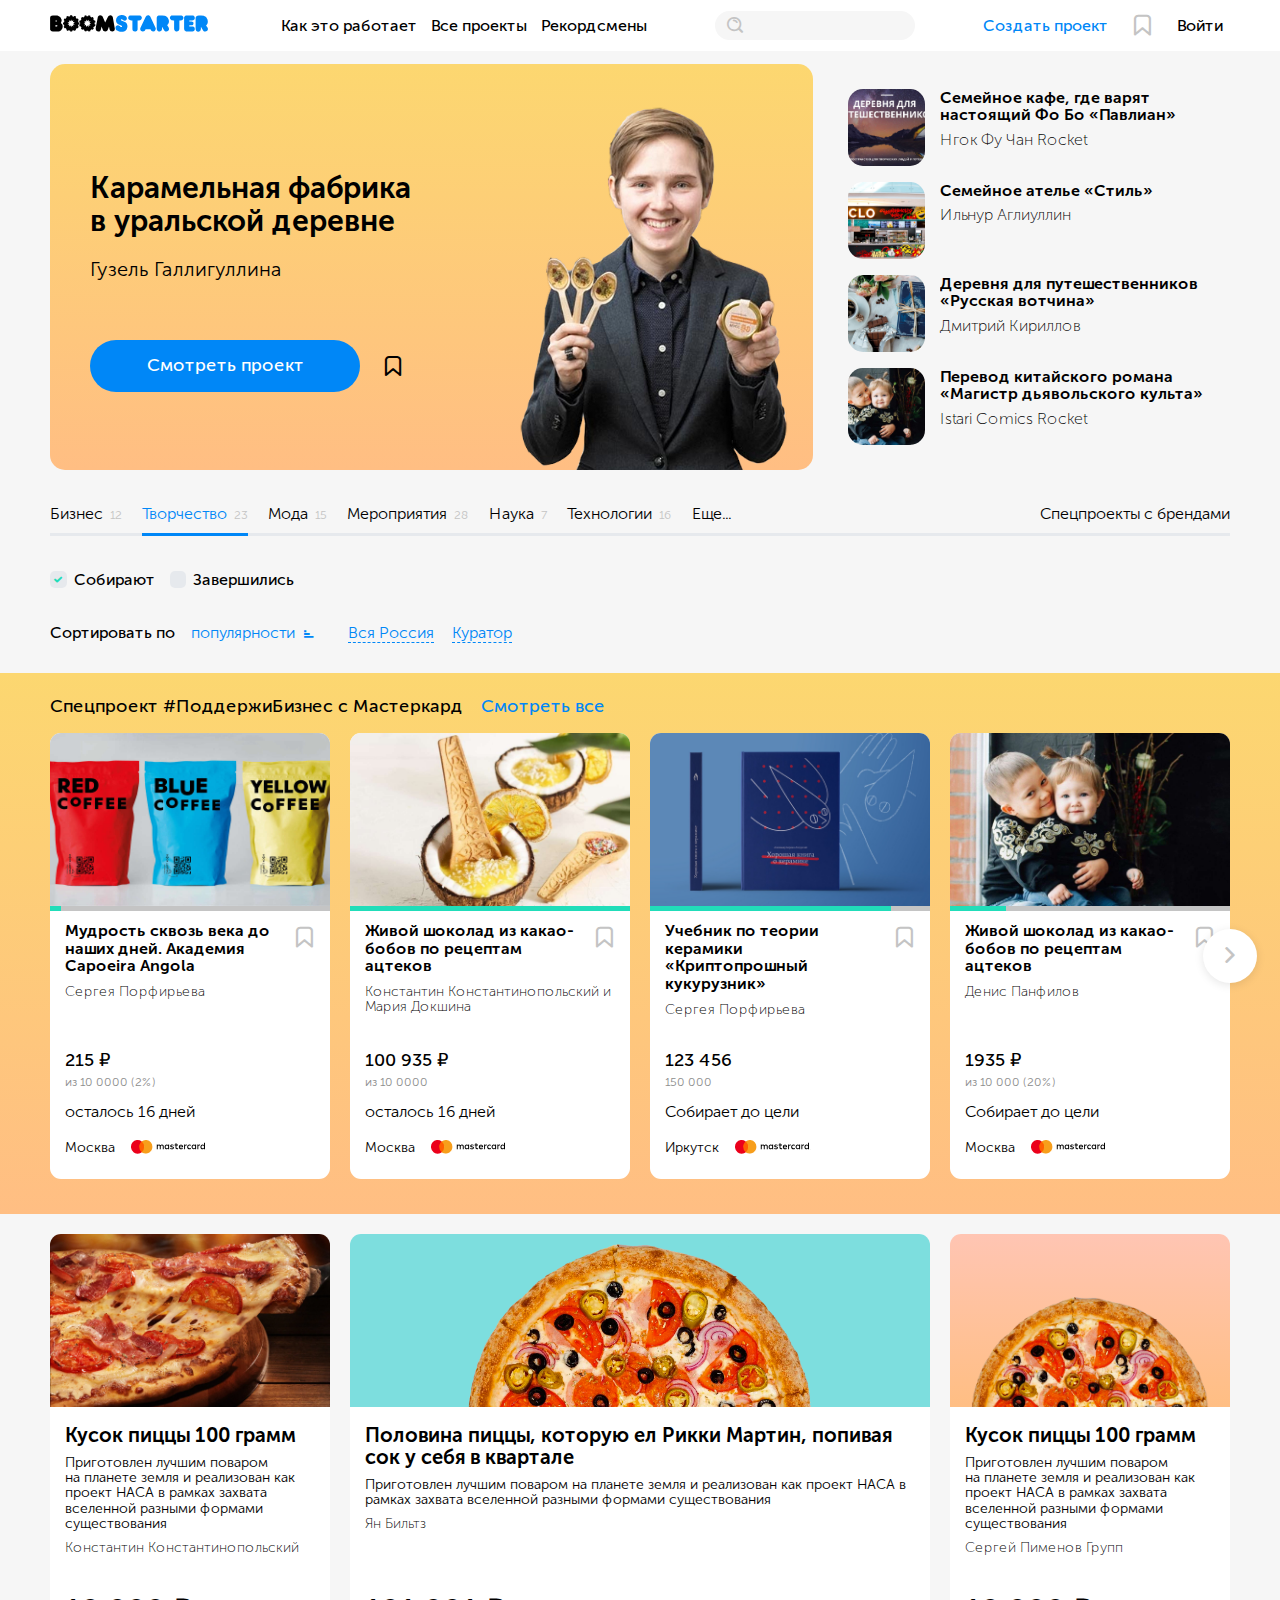
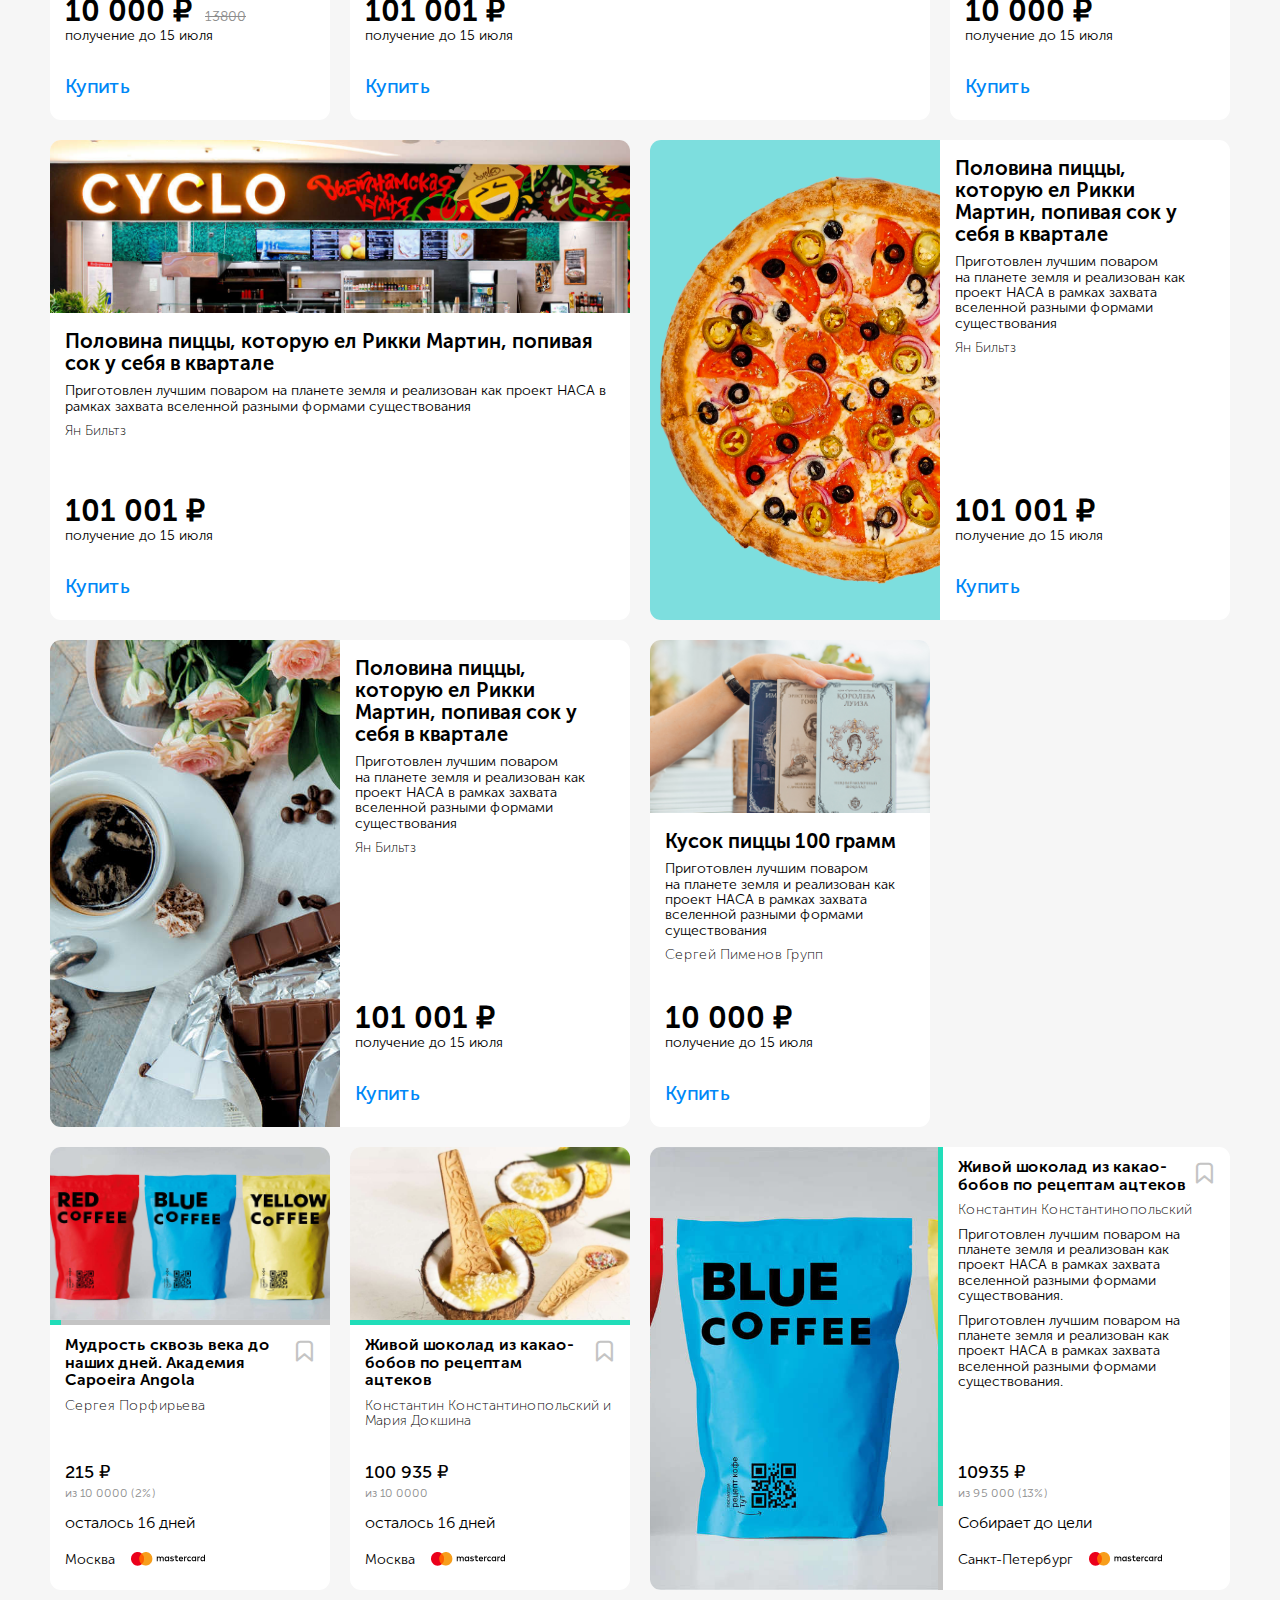
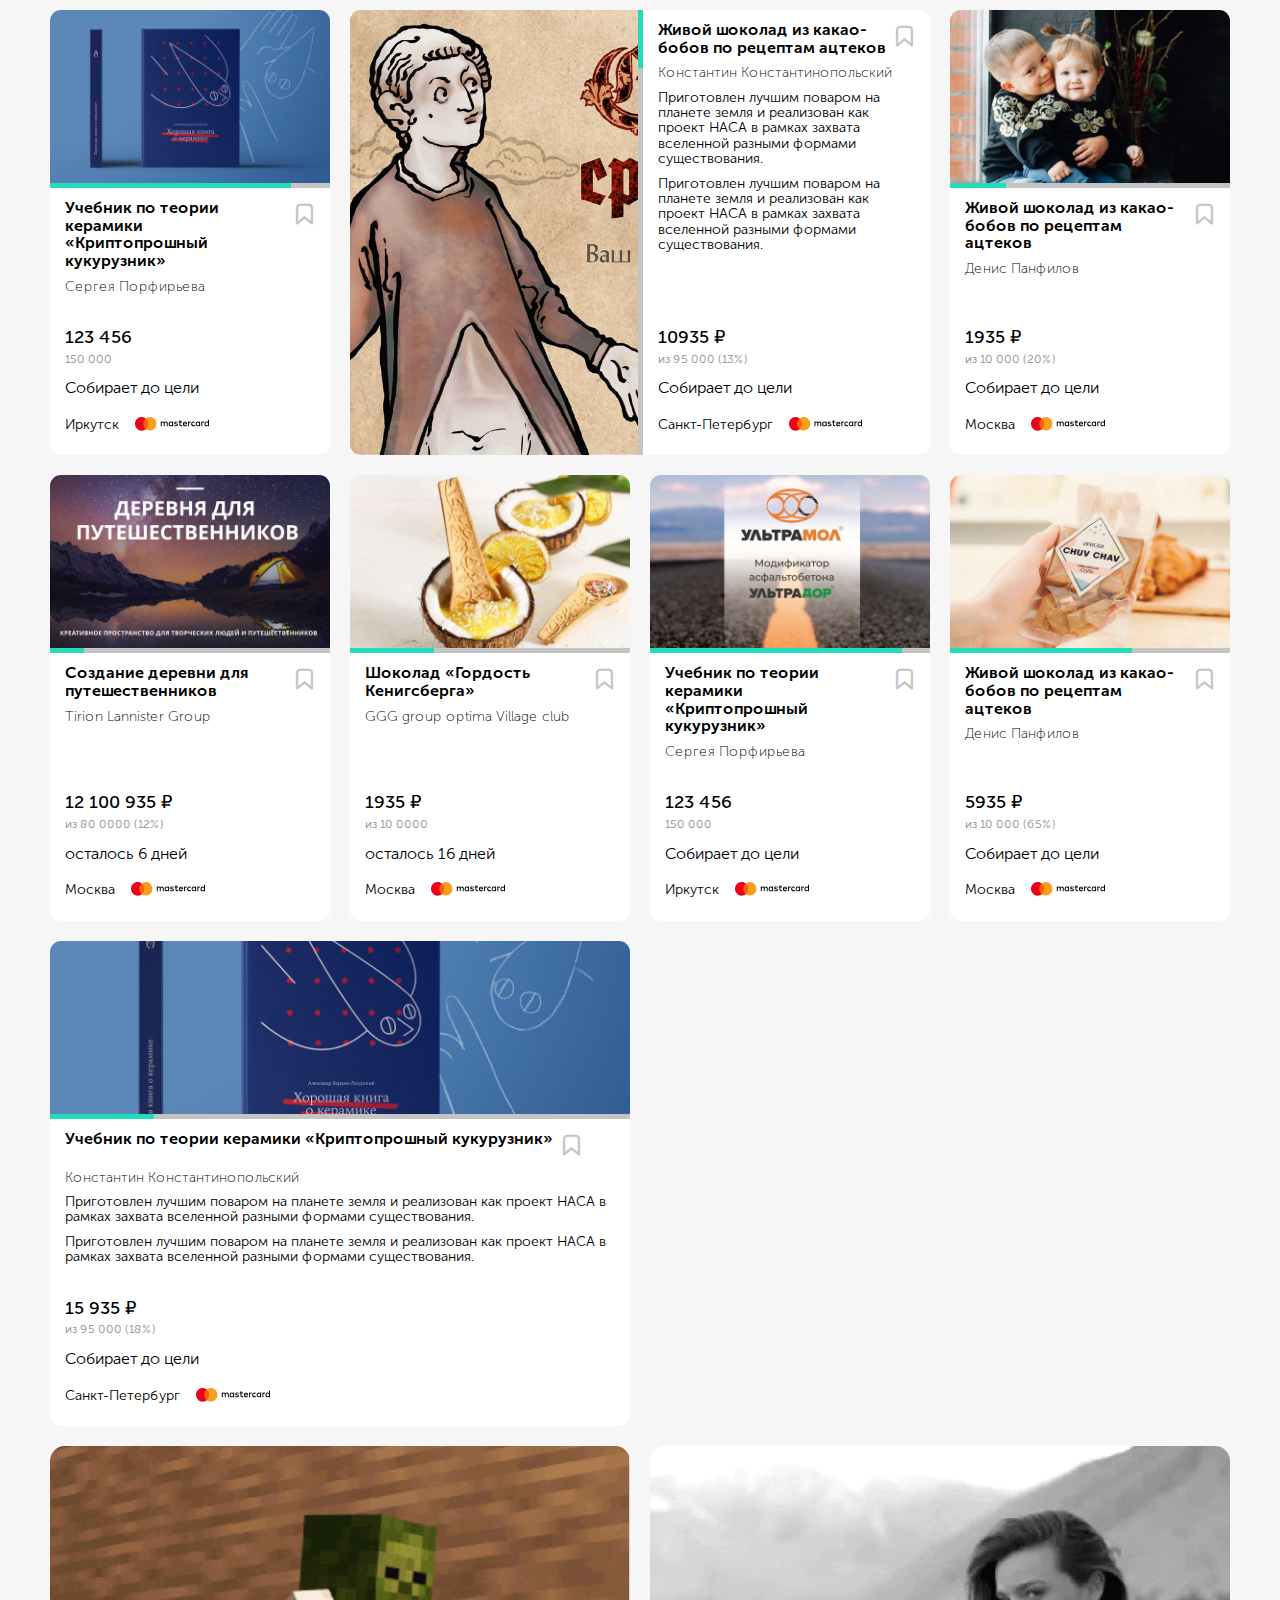
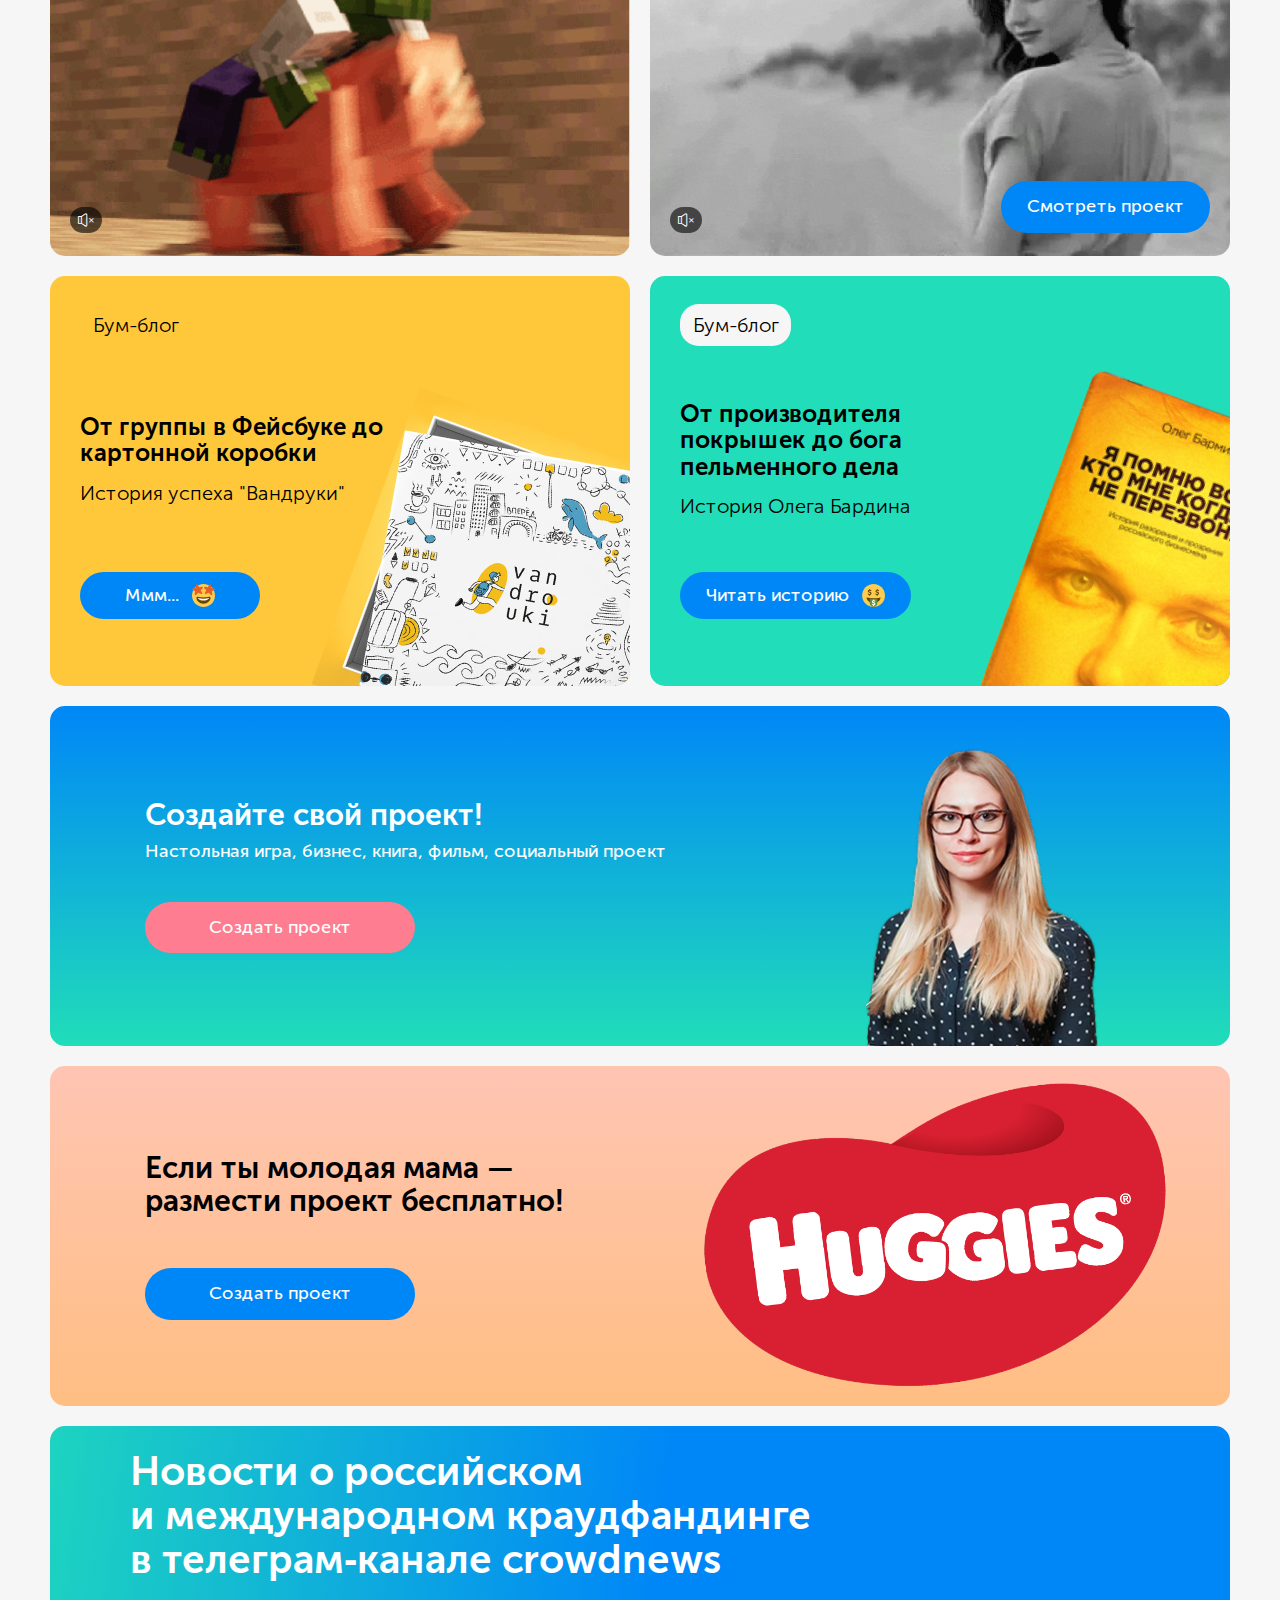
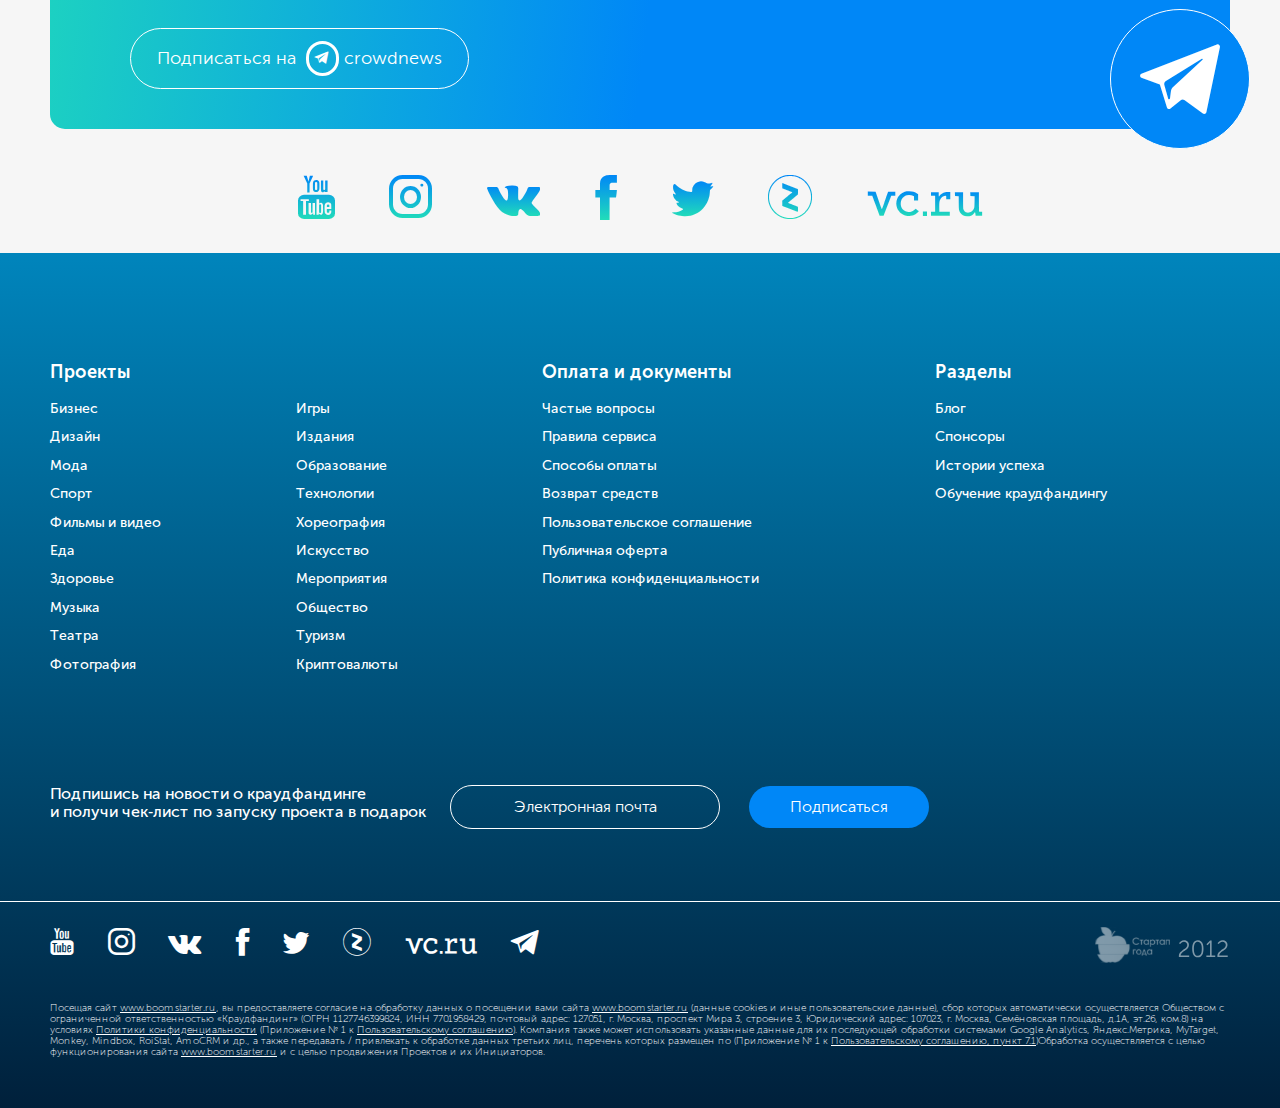
==== index.html @ 442f7fee "- добавила блок socials с иконками соцсетей; - доработки в баннере про телеграм" ====
<!DOCTYPE html>
<!--[if lt IE 7]>      <html class="no-js lt-ie9 lt-ie8 lt-ie7"> <![endif]-->
<!--[if IE 7]>         <html class="no-js lt-ie9 lt-ie8"> <![endif]-->
<!--[if IE 8]>         <html class="no-js lt-ie9"> <![endif]-->
<!--[if gt IE 8]><!--> <html class="no-js"> <!--<![endif]-->
    <head>
        <meta charset="utf-8">
        <meta http-equiv="X-UA-Compatible" content="IE=edge">
        <title>BoomStarter</title>
        <meta name="description" content="">
        <meta name="viewport" content="width=device-width, initial-scale=1">
        <link rel="stylesheet" href="css/style.min.css">
    </head>
    <body>

        <!-- меню полная версия -->
        <nav class="bg-white">
            <div class="container">
                <ul class="menu-bar">
                    <li class="menu-bar__item _logo">
                        <a href="/" title="На главную">
                            <svg width="158" height="17" fill="none" xmlns="http://www.w3.org/2000/svg"><path d="M11 7.9c.6.6 1 1.2 1.3 1.7.3.6.4 1.3.4 2 0 1.5-.5 2.7-1.6 3.6a3.6 3.6 0 0 1-1.5 1l-1 .2H3l-1.4-.1-.9-.7-.4-.6a3 3 0 0 1-.2-.6V14 3c0-.8.2-1.4.7-2C1.4.8 2 .5 2.9.5H6a8.7 8.7 0 0 1 1.4.1l.5.1c1 .3 2 .8 2.7 1.7a5 5 0 0 1 .8 4.3c0 .3-.3.7-.6 1.2zM5.4 6.6H6l.8-.1L7 6c0-.2-.1-.4-.3-.5L6 5.4h-.5v1.2zm0 4.9h.8c.5 0 .8 0 1-.2l.2-.4c0-.3-.1-.5-.3-.6l-.9-.1h-.8v1.3zM58 1.7c.2-.4.5-.8 1-1a2.6 2.6 0 0 1 2.3-.2l.8.5.5.7c.2.3.3.6.3 1l1.8 10.4.1.4v.5c0 .3 0 .7-.2 1 0 .3-.3.6-.5.8a2.6 2.6 0 0 1-1.8.7c-.7 0-1.3-.2-1.8-.5-.4-.4-.7-.9-.9-1.5l-.6-3-1 2.8c-.5 1.5-1.4 2.2-2.7 2.2-.7 0-1.2-.2-1.6-.5-.5-.3-.8-.9-1-1.6l-1.1-2.9L51 14c0 .8-.4 1.4-.9 1.9-.4.4-1 .6-1.7.6-.8 0-1.4-.3-2-.8-.4-.5-.7-1.2-.7-2v-.4-.3l2-10.2c0-.8.3-1.4.8-1.8.4-.5 1-.7 1.7-.7.6 0 1 .2 1.6.5.5.3.8.7 1 1.3l2.4 5.3L58 1.7" fill="#000"/><path d="M71.5 16.8c-.9 0-1.7 0-2.4-.3-.7-.2-1.4-.5-2-.9-.5-.3-.9-.8-1.2-1.2-.3-.5-.4-1-.4-1.6 0-.4 0-.7.2-1 0-.3.3-.5.5-.7a2.4 2.4 0 0 1 2.6-.6l1 .6.6.6a12.7 12.7 0 0 0 .8.4h.2c.2 0 .4 0 .5-.2l.2-.5c0-.2-.1-.5-.4-.7H71.4l-.3-.2-.5-.2-.6-.3-.7-.2C67 9 66 7.5 66 5.3a5 5 0 0 1 1.6-3.8C68 1 68.6.6 69.3.4a7.2 7.2 0 0 1 4.4-.1l1.7.7c.4.3.8.7 1 1.1.3.4.5.9.5 1.4 0 .6-.2 1.2-.6 1.6a2 2 0 0 1-1.5.6l-1-.2-1.2-.7-.6-.5a1 1 0 0 0-.5-.1c-.2 0-.3 0-.4.2-.2 0-.2.2-.2.4 0 .3 0 .4.3.6l1.3.5a11.5 11.5 0 0 1 3.4 1.7c.5.4.8 1 1.1 1.6a5.5 5.5 0 0 1 0 4.2c-.2.7-.6 1.3-1 1.8-.6.5-1.2 1-2 1.2-.7.2-1.5.4-2.5.4zM81 5.3c-.5 0-.9 0-1.2-.2a2 2 0 0 1-.8-.5c-.5-.5-.8-1.1-.8-1.7 0-.5.2-1 .4-1.4a2.3 2.3 0 0 1 1.4-1h.5l.7-.1H89.6A2.4 2.4 0 0 1 91.5 4l-.6.8c-.5.4-1.1.6-2 .6h-1.3v9.1l-.4.9c-.2.4-.5.7-1 .9-.3.2-.7.3-1.2.3l-1.2-.3c-.4-.2-.7-.4-1-.8-.1-.3-.3-.5-.3-.8l-.1-1.3v-8H81zm14.6 9c-.3.8-.7 1.4-1.1 1.7-.5.3-1 .5-1.6.5a2.7 2.7 0 0 1-2-.8l-.5-.8-.2-1c0-.5.1-1 .4-1.4l5-10.6A2.6 2.6 0 0 1 98 .3c.5 0 1 .1 1.5.4.4.3.7.7 1 1.2l5 10.8a2.6 2.6 0 0 1 0 2.2 2.7 2.7 0 0 1-2.4 1.6c-.6 0-1-.1-1.5-.4-.4-.4-.8-1-1.1-1.8h-5 .1zm22.9-2a3 3 0 0 1 .3 2.7l-.6.8a2.6 2.6 0 0 1-1.9.8c-1 0-1.7-.5-2.2-1.3l-2.1-3.6v2.2l-.2 1a3 3 0 0 1-.6.9l-.8.5c-.3.2-.7.2-1 .2-.4 0-.8 0-1.2-.2l-.9-.7c-.4-.5-.6-1.3-.6-2.3V3.5c0-.6 0-1 .2-1.4.1-.4.3-.7.7-1 .3-.3.6-.4.9-.5l1.5-.2h2.2a14 14 0 0 1 2.5.3 6 6 0 0 1 1.7.7 6.2 6.2 0 0 1 2.2 3 5.5 5.5 0 0 1 0 3.9l-1.4 2 1.3 2zm4.2-7l-1.2-.1a2 2 0 0 1-.8-.6 2.4 2.4 0 0 1-.4-3l1-1h.4l.4-.1h9.2c.6 0 1.1.3 1.5.8a2.5 2.5 0 0 1 .4 2.6l-.6.9c-.4.4-1.1.6-2 .6h-1.2v8l-.1 1a2.6 2.6 0 0 1-2.6 2.1c-.4 0-.8 0-1.2-.2a2.7 2.7 0 0 1-1.3-1.7l-.1-1.2v-8h-1.4zm19 6.2l1.4.1.9.5c.6.5.8 1.1.8 1.8 0 .4 0 .8-.2 1.1-.1.4-.4.6-.6.9-.2 0-.3.2-.4.3l-.5.1-.5.1H136.4c-.3 0-.5 0-.7-.2-.9-.3-1.4-1-1.5-1.9v-.2l-.1-.3V4 2.7v-.4l.2-.3.5-.8a2.7 2.7 0 0 1 1.2-.7h7c.6.2 1 .5 1.4.9.3.4.4 1 .4 1.5 0 .3 0 .7-.2 1-.1.4-.3.7-.6.9-.3.2-.5.4-.8.4l-1.2.2h-2.7v1.1h2.1c.7 0 1.2.2 1.6.5.4.4.5.8.5 1.4 0 .6-.2 1.1-.7 1.5l-.6.3h-2.9v1.3h2.5zm15.7.8a3 3 0 0 1 .5 1.7c0 .3 0 .7-.2 1-.1.3-.3.6-.6.8a2.7 2.7 0 0 1-1.8.8c-1 0-1.7-.4-2.2-1.2l-2.2-3.7V14a2.7 2.7 0 0 1-1.6 2.5l-1 .2-1.2-.3-.9-.7c-.4-.5-.6-1.3-.6-2.2v-10c0-.5 0-1 .2-1.3.1-.4.4-.7.7-1 .3-.3.6-.4 1-.5l1.4-.2h2.2a13.9 13.9 0 0 1 2.6.3 5.7 5.7 0 0 1 3.8 3.7l.3 1.8c0 .8 0 1.5-.3 2.1-.3.6-.7 1.3-1.4 2l1.3 2" fill="#0087F7"/><path fill-rule="evenodd" clip-rule="evenodd" d="M29 7.4h-.6c0-.6-.2-1.2-.4-1.7l.5-.4c.2 0 .2-.2.2-.3l-.8-1.4c0-.1-.2-.2-.4 0l-.6.3c-.3-.5-.7-.9-1.2-1.2L26 2c.1-.2 0-.3 0-.4L24.6 1l-.4.1-.3.6-1.7-.4V.5L22 .2h-1.6c-.2 0-.3.2-.3.3v.7a7 7 0 0 0-1.6.4L18 1h-.3l-1.4.7c-.1 0-.1.3 0 .4l.3.6c-.5.3-1 .7-1.3 1.2l-.6-.3h-.3L13.7 5l.1.3.6.4-.4 1.7h-.7c-.2 0-.3 0-.3.2v1.6c0 .1.1.2.3.2h.7c0 .6.2 1.2.4 1.7l-.6.4c-.1 0-.2.2-.1.3l.8 1.4c0 .1.2.1.4 0l.5-.3 1.3 1.3-.4.5.1.4 1.4.8.3-.1.3-.6c.6.2 1.1.4 1.7.4v.7c0 .2.1.3.3.3H22c.1 0 .2-.1.2-.3v-.7c.6 0 1.2-.2 1.7-.4l.3.6c.1.1.3.1.4 0l1.4-.7s.1-.2 0-.4l-.3-.5c.5-.4.9-.8 1.2-1.3l.6.4.4-.1.8-1.4-.1-.3-.6-.4c.2-.5.4-1 .4-1.6h.7c.2 0 .3-.2.3-.3V7.6c0-.1-.1-.2-.3-.2zm-4.2 2.2l-1.9.1.5 1.8-1.5-1-.7 1.7-.7-1.7-1.6 1 .5-1.8-1.9-.1L19 8.4l-1.5-1.2h1.9l-.5-1.9 1.6 1 .7-1.7.6 1.7 1.6-1-.5 1.8 1.9.1-1.5 1.2 1.5 1.2z" fill="#000"/><path fill-rule="evenodd" clip-rule="evenodd" d="M45.3 9.5l-.7-.2V7.5l.7-.1.2-.3-.4-1.6c0-.1-.2-.2-.3-.1l-.7.1a7 7 0 0 0-.9-1.5l.5-.4c.1-.1.1-.3 0-.4l-1-1.1c-.2-.1-.3 0-.4 0l-.5.5-1.5-.9.1-.6-.1-.4-1.6-.4c-.1 0-.2 0-.3.2l-.2.7h-1.7l-.2-.7c0-.1-.1-.2-.3-.2l-1.5.4-.2.3.2.7a7 7 0 0 0-1.5.9l-.5-.5c-.1-.1-.3-.1-.4 0l-1 1c-.2.2-.2.3 0 .4l.4.5-.9 1.5-.6-.1-.4.1-.4 1.6s0 .2.2.3l.7.1v1.8l-.7.2-.2.2.4 1.6c0 .1.2.2.4.1l.6-.1.9 1.5-.5.5v.3l1.1 1.2h.4l.5-.5 1.5.8-.2.7c0 .1 0 .3.2.3l1.5.4c.1 0 .3 0 .3-.2l.2-.6h1.7l.2.7.3.2 1.5-.4c.2 0 .3-.2.2-.4l-.1-.6 1.5-.9.5.5h.3l1.1-1.1c.1-.1.1-.3 0-.4l-.5-.5c.4-.4.7-1 1-1.5l.6.2c.1 0 .3 0 .3-.2l.4-1.5c0-.2 0-.3-.2-.3zm-4.9 1.3l-1.8-.6-.2 2-1-1.6L36 12V10l-1.8.4 1-1.5-1.6-.8 1.7-.6-1-1.6 1.9.6.2-1.9 1 1.5 1.3-1.4v1.9l1.9-.4-1.1 1.5 1.7.8-1.8.6 1 1.6z" fill="#000"/></svg>
                        </a>
                    </li>
                    <!-- 3 ссылки из меню -->
                    <li class="menu-bar__item lg-hidden">
                        <a href="#">Как это работает</a>
                    </li>
                    <li class="menu-bar__item lg-hidden">
                        <a href="#">Все проекты</a>
                    </li>
                    <li class="menu-bar__item lg-hidden">
                        <a href="#">Рекордсмены</a>
                    </li>

                    <!-- кнопка перехода к поиску на маленьких экранах -->
                    <li class="menu-bar__item _open-search hidden sm-block">
                        <button class="ui-icon-button" aria-label="Открыть поиск">
                            <span class="icon icon-search"></span>
                        </button>
                    </li>
                    <li class="menu-bar__item _search sm-hidden">
                        <form class="ui-search">
                            <span class="icon icon-search"></span>
                            <input type="search" name="search" id="">
                        </form>
                    </li>
                    <li class="menu-bar__item _create xs-hidden">
                        <a href="#">Создать проект</a>
                    </li>
                    <li class="menu-bar__item _bookmark">
                        <a href="#" class="ui-icon-button _bookmark" title="Личный кабинет">
                            <span class="icon icon-bookmark"></span>
                        </a>
                    </li>
                    <li class="menu-bar__item _login">
                        <a href="#">Войти</a>
                    </li>
                </ul>
            </div>
        <!-- вторая строка меню со ссылками (для ширины < 1200px) -->
        </nav>
        <!-- <div class="container js-search-mobile">
            <form class="ui-search">
                <span class="icon icon-search"></span>
                <input type="search" name="search" id="">
            </form>
        </div> -->
        <!-- меню для мобилки -->
        <nav class="hidden lg-block">
            <div class="container">
                <ul class="menu-bar _mobile">
                    <li class="menu-bar__item">
                        <a href="#">Как это работает</a>
                    </li>
                    <li class="menu-bar__item">
                        <a href="#">Все проекты</a>
                    </li>
                    <li class="menu-bar__item">
                        <a href="#">Рекордсмены</a>
                    </li>
                </ul>
            </div>
        </nav>

        <main>
            <!-- первый экран -->
            <section class="container">
                <div class="main">
                    <div class="main-banner bg-gradient-yellow-light-beige">
                        <div class="grid-row no-gap">
                            <div class="span-7 lg-span-6 md-span-7 sm-span-12">
                                <div class="main-banner__info">
                                    <h2 class="main-banner__title">Карамельная фабрика в&nbsp;уральской&nbsp;деревне</h2>
                                    <p class="main-banner__desc">Гузель Галлигуллина</p>
                                    <div class="main-banner__button">
                                        <a class="ui-button">Смотреть проект</a>
                                        <button class="ui-icon-button _bookmark js-add-bookmark" data-project="project-id-to-bookmark-6">
                                            <span class="icon icon-bookmark" title="Добавить в закладки"></span>
                                            <span class="icon icon-bookmark-filled" title="Добавлено в закладки"></span>
                                        </button>
                                    </div>
                                </div>
                            </div>
                            <div class="span-5 lg-span-6 md-span-5 sm-span-12">
                                <div class="main-banner__img">
                                    <div class="main-banner__img-bg" style="background-image: url('img/main-banner/banner-man-1.png')"></div>
                                </div>
                            </div>
                        </div>
                    </div>
                    <div class="sm-cards">
                        <div class="sm-cards__row">
                            <ul class="sm-cards__grid">
                                <li class="sm-cards__item">
                                    <img src="img/cards/card-1-village.png" alt="">
                                    <div class="sm-cards__info">
                                        <p class="sm-cards__title"><a href="#" title="Семейное кафе, где варят настоящий Фо Бо «Павлиан»">Семейное кафе, где варят настоящий Фо Бо «Павлиан»</a></p>
                                        <p class="sm-cards__author">Нгок Фу Чан Rocket</p>
                                    </div>
                                </li>
                                <li class="sm-cards__item">
                                    <img src="img/cards/project-2-food.png" alt="">
                                    <div class="sm-cards__info">
                                        <p class="sm-cards__title"><a href="#" title="Семейное ателье «Стиль»">Семейное ателье «Стиль»</a></p>
                                        <p class="sm-cards__author">Ильнур Аглиуллин</p>
                                    </div>
                                </li>
                                <li class="sm-cards__item">
                                    <img src="img/cards/card-3.png" alt="">
                                    <div class="sm-cards__info">
                                        <p class="sm-cards__title"><a href="#" title="Деревня для путешественников «Русская вотчина»">Деревня для путешественников «Русская вотчина»</a></p>
                                        <p class="sm-cards__author">Дмитрий Кириллов</p>
                                    </div>
                                </li>
                                <li class="sm-cards__item">
                                    <img src="img/cards/project-4.png" alt="">
                                    <div class="sm-cards__info">
                                        <p class="sm-cards__title"><a href="#" title="Перевод китайского романа «Магистр дьявольского культа»">Перевод китайского романа «Магистр дьявольского культа»</a></p>
                                        <p class="sm-cards__author">Istari Comics Rocket</p>
                                    </div>
                                </li>
                            </ul>
                        </div>
                    </div>
                </div>
            </section>

            <!-- элементы фильтрации и сортировки контента -->
            <section class="container">
                <div id="control-content" class="control-content">
                    <!-- вкладки с темами -->
                    <div class="control-content__subjects">
                        <ul class="ui-subjects" role="tablist">
                            <li class="ui-subjects__item" role="presentation">
                                <button class="ui-subjects__btn" role="tab" data-name="subject" data-id="subject-id-0">
                                    Бизнес
                                    <small class="ui-subjects__count">12</small>
                                </button>
                            </li>
                            <li class="ui-subjects__item" role="presentation">
                                <button class="ui-subjects__btn is-active" role="tab" data-name="subject" data-id="subject-creative">
                                    Творчество
                                    <small class="ui-subjects__count">23</small>
                                </button>
                            </li>
                            <li class="ui-subjects__item" role="presentation">
                                <button class="ui-subjects__btn" role="tab" data-name="subject" data-id="subject-id-4">
                                    Мода
                                    <small class="ui-subjects__count">15</small>
                                </button>
                            </li>
                            <li class="ui-subjects__item" role="presentation">
                                <button class="ui-subjects__btn" role="tab" data-name="subject" data-id="subject-id-2">
                                    Мероприятия
                                    <small class="ui-subjects__count">28</small>
                                </button>
                            </li>
                            <li class="ui-subjects__item" role="presentation">
                                <button class="ui-subjects__btn" role="tab" data-name="subject" data-id="subject-id">
                                    Наука
                                    <small class="ui-subjects__count">7</small>
                                </button>
                            </li>
                            <li class="ui-subjects__item" role="presentation">
                                <button class="ui-subjects__btn" role="tab" data-name="subject" data-id="subject-id-3">
                                    Технологии
                                    <small class="ui-subjects__count">16</small>
                                </button>
                            </li>
                            <li class="ui-subjects__item has-dropdown js-subjects-more has-dropdown-on-hover md-hidden" role="presentation">
                                <button class="ui-subjects__btn js-subjects-more__control" role="tab" type="button">
                                    Еще...
                                </button>
                                <ul class="ui-dropdown">
                                    <li class="ui-dropdown__item" data-id="eco">
                                        Экология
                                        <small class="ui-subjects__count">5</small>
                                    </li>
                                    <li class="ui-dropdown__item" data-id="it">
                                        Информационные технологии
                                        <small class="ui-subjects__count">12</small>
                                    </li>
                                    <li class="ui-dropdown__item" data-id="cinema">
                                        Кино
                                        <small class="ui-subjects__count">4</small>
                                    </li>
                                    <li class="ui-dropdown__item" data-id="science">
                                        Наука
                                        <small class="ui-subjects__count">9</small>
                                    </li>
                                </ul>
                            </li>
                            <li class="ui-subjects__item" role="presentation">
                                <button class="ui-subjects__btn" role="tab" data-name="subject" data-id="subject-special">
                                    Спецпроекты с брендами
                                </button>
                            </li>
                        </ul>
                        
                        <!-- кнопка смотреть все категории -->
                        <div class="hidden md-block control-content__subjects-more js-subjects-more has-dropdown has-dropdown-on-hover -fit-content">
                            <button class="ui-button _outlined -fit-content js-subjects-more__control" type="button">Смотреть все категории</button>
                            <ul class="ui-dropdown">
                                <li class="ui-dropdown__item" data-id="eco">
                                    Экология
                                    <small class="ui-subjects__count">5</small>
                                </li>
                                <li class="ui-dropdown__item" data-id="it">
                                    Информационные технологии
                                    <small class="ui-subjects__count">12</small>
                                </li>
                                <li class="ui-dropdown__item" data-id="cinema">
                                    Кино
                                    <small class="ui-subjects__count">4</small>
                                </li>
                                <li class="ui-dropdown__item" data-id="science">
                                    Наука
                                    <small class="ui-subjects__count">9</small>
                                </li>
                            </ul>
                        </div>
                    </div>
                    <!-- Собирают / Завершились -->
                    <div class="control-content__status">
                        <label class="ui-checkbox">
                            <input type="checkbox" checked name="status-collecting">
                            <span class="ui-checkbox__custom">
                                <span class="icon icon-check"></span>
                            </span>
                            <span class="ui-checkbox__text">Собирают</span>
                        </label>
                        <label class="ui-checkbox">
                            <input type="checkbox" name="status-finished">
                            <span class="ui-checkbox__custom">
                                <span class="icon icon-check"></span>
                            </span>
                            <span class="ui-checkbox__text">Завершились</span>
                        </label>
                    </div>
                        
                    <div class="control-content__sorting">
                        Сортировать по 
                        <div class="ui-sorting js-combobox has-dropdown has-dropdown-on-hover">
                            <button id="sorting-content" class="ui-sorting__control js-combobox-control" data-name="sorting" data-selected="popular" aria-haspopup="true" role="combobox" type="button">
                                <span class="js-selected">популярности </span>
                                <span class="icon icon-sorting"></span>
                            </button>
                            <ul class="ui-dropdown">
                                <li class="ui-dropdown__item is-active" data-id="popular">популярности</li>
                                <li class="ui-dropdown__item" data-id="rating">рейтингу</li>
                                <li class="ui-dropdown__item" data-id="updates">обновлениям</li>
                            </ul>
                        </div>
                    </div>

                    <div class="control-content__filter xs-block">
                        <div class="ui-filter js-combobox has-dropdown has-dropdown-on-hover">
                            <button id="filter-area" class="ui-filter__control js-combobox-control" data-name="area" data-selected="russia" aria-haspopup="true" role="combobox" type="button">
                                <span class="js-selected">Вся Россия</span>
                            </button>
                            <ul class="ui-dropdown">
                                <li class="ui-dropdown__item is-active" data-id="russia">Вся Россия</li>
                                <li class="ui-dropdown__item" data-id="europe">Вся Европа</li>
                                <li class="ui-dropdown__item" data-id="mos">Москва</li>
                                <li class="ui-dropdown__item" data-id="spb">Санкт-Петербург</li>
                                <li class="ui-dropdown__item" data-id="fareast">Дальний Восток</li>
                                <li class="ui-dropdown__item" data-id="sibir">Сибирь</li>
                            </ul>
                        </div>
                        <div class="ui-filter js-combobox has-dropdown has-dropdown-on-hover">
                            <button id="filter-curator" class="ui-filter__control js-combobox-control" data-name="owner" data-selected="default" aria-haspopup="true" role="combobox" type="button">
                                <span class="js-selected">Куратор</span>
                            </button>
                            <ul class="ui-dropdown">
                                <li class="ui-dropdown__item is-active" data-id="default">Куратор</li>
                                <li class="ui-dropdown__item" data-id="1">Значение 1</li>
                                <li class="ui-dropdown__item" data-id="2">Значение 2</li>
                                <li class="ui-dropdown__item" data-id="3">Еще значение</li>
                                <li class="ui-dropdown__item" data-id="other-curator">Другое значение</li>
                            </ul>
                        </div>
                    </div>
                </div>
            </section>
            
            <div id="js-render-container">
                <!-- Раздел Спецпроект - слайдер с карточками -->
                <section class="special bg-gradient-yellow-light-beige">
                    <div class="container">
                        <div class="special__heading">
                            <h2 class="special__title">Спецпроект #ПоддержиБизнес с Мастеркард</h2>
                            <a class="special__look-all" href="#">Смотреть все</a>
                        </div>

                        <div class="slider js-slider">
                            <div class="slider__wrapper">
                                <div class="slider__row">
                                    <ul class="grid grid-special js-translate-row">
                                        <li class="card">
                                            <div class="card__img">
                                                <a href="#"><img src="img/cards/coffee.png" alt=""></a>
                                            </div>
                                            <div class="card__progress"><hr style="width:4%"></div>
                                            <div class="card__info">
                                                <h4 class="card__title">
                                                    <a href="#">Мудрость сквозь века до наших дней. Академия Capoeira Angola</a>
                                                    <button class="ui-icon-button _bookmark js-add-bookmark" data-project="project-id-to-bookmark-7">
                                                        <span class="icon icon-bookmark" title="Добавить в закладки"></span>
                                                        <span class="icon icon-bookmark-filled" title="Добавлено в закладки"></span>
                                                    </button>
                                                </h4>
                                                <p class="card__author">Сергея Порфирьева</p>
                                                <div class="card__money">
                                                    <div>215 ₽</div>
                                                    <small class="card__money-total">из 10 0000 (2%)</small>
                                                </div>
                                                <div class="card__timing">осталось 16 дней</div>
                                                <div class="card__ps">
                                                    <span>Москва</span>
                                                    <span><img src="img/logo/mastercard.svg" alt=""></span>
                                                </div>
                                            </div>
                                        </li>
                                        <li class="card">
                                            <div class="card__img">
                                                <a href="#"><img src="img/cards/choco.png" alt=""></a>
                                            </div>
                                            <div class="card__progress"><hr style="width:400%"></div>
                                            <div class="card__info">
                                                <h4 class="card__title">
                                                    <a href="#">Живой шоколад из какао-бобов по рецептам ацтеков</a>
                                                    <button class="ui-icon-button _bookmark js-add-bookmark" data-project="project-id-to-bookmark">
                                                        <span class="icon icon-bookmark" title="Добавить в закладки"></span>
                                                        <span class="icon icon-bookmark-filled" title="Добавлено в закладки"></span>
                                                    </button>
                                                </h4>
                                                <p class="card__author">Константин Константинопольский и Мария Докшина</p>
                                                <div class="card__money">
                                                    <div>100 935 ₽</div>
                                                    <small class="card__money-total"> из 10 0000</small>
                                                </div>
                                                <div class="card__timing">осталось 16 дней</div>
                                                <div class="card__ps">
                                                    <span>Москва</span>
                                                    <span><img src="img/logo/mastercard.svg" alt=""></span>
                                                </div>
                                            </div>
                                        </li>
                                        <li class="card">
                                            <div class="card__img">
                                                <a href="#"><img src="img/cards/card-ceramics.png" alt=""></a>
                                            </div>
                                            <div class="card__progress"><hr style="width:86%"></div>
                                            <div class="card__info">
                                                <h4 class="card__title">
                                                    <a href="#">Учебник по теории керамики «Криптопрошный кукурузник»</a>
                                                    <button class="ui-icon-button _bookmark js-add-bookmark" data-project="project-id-to-bookmark-x">
                                                        <span class="icon icon-bookmark" title="Добавить в закладки"></span>
                                                        <span class="icon icon-bookmark-filled" title="Добавлено в закладки"></span>
                                                    </button>
                                                </h4>
                                                <p class="card__author">Сергея Порфирьева</p>
                                                <div class="card__money">
                                                    <div>123 456</div>
                                                    <small class="card__money-total">150 000</small>
                                                </div>
                                                <div class="card__timing">Собирает до цели</div>
                                                <div class="card__ps">
                                                    <span>Иркутск</span>
                                                    <span><img src="img/logo/mastercard.svg" alt=""></span>
                                                </div>
                                            </div>
                                        </li>
                                        <li class="card">
                                            <div class="card__img">
                                                <a href="#"><img src="img/cards/project-4.png" alt=""></a>
                                            </div>
                                            <div class="card__progress"><hr style="width:20%"></div>
                                            <div class="card__info">
                                                <h4 class="card__title">
                                                    <a href="#">Живой шоколад из какао-бобов по рецептам ацтеков</a>
                                                    <button class="ui-icon-button _bookmark js-add-bookmark" data-project="project-id-to-bookmark-17">
                                                        <span class="icon icon-bookmark" title="Добавить в закладки"></span>
                                                        <span class="icon icon-bookmark-filled" title="Добавлено в закладки"></span>
                                                    </button>
                                                </h4>
                                                <p class="card__author">Денис Панфилов</p>
                                                <div class="card__money">
                                                    <div>1935 ₽</div>
                                                    <small class="card__money-total">из 10 000 (20%)</small>
                                                </div>
                                                <div class="card__timing">Собирает до цели</div>
                                                <div class="card__ps">
                                                    <span>Москва</span>
                                                    <span><img src="img/logo/mastercard.svg" alt=""></span>
                                                </div>
                                            </div>
                                        </li>
                                        <li class="card">
                                            <div class="card__img">
                                                <a href="#"><img src="img/cards/card-1-village.png" alt=""></a>
                                            </div>
                                            <div class="card__progress"><hr style="width:12%"></div>
                                            <div class="card__info">
                                                <h4 class="card__title">
                                                    <a href="#">Создание деревни для путешественников</a>
                                                    <button class="ui-icon-button _bookmark js-add-bookmark" data-project="project-id-to-bookmark-16">
                                                        <span class="icon icon-bookmark" title="Добавить в закладки"></span>
                                                        <span class="icon icon-bookmark-filled" title="Добавлено в закладки"></span>
                                                    </button>
                                                </h4>
                                                <p class="card__author">Tirion Lannister Group</p>
                                                <div class="card__money">
                                                    <div>12 100 935 ₽</div>
                                                    <small class="card__money-total">из 80 0000 (12%)</small>
                                                </div>
                                                <div class="card__timing">осталось 6 дней</div>
                                                <div class="card__ps">
                                                    <span>Москва</span>
                                                    <span><img src="img/logo/mastercard.svg" alt=""></span>
                                                </div>
                                            </div>
                                        </li>
                                        <li class="card">
                                            <div class="card__img">
                                                <a href="#"><img src="img/cards/choco.png" alt=""></a>
                                            </div>
                                            <div class="card__progress"><hr style="width:30%"></div>
                                            <div class="card__info">
                                                <h4 class="card__title">
                                                    <a href="#">Шоколад «Гордость Кенигсберга»</a>
                                                    <button class="ui-icon-button _bookmark js-add-bookmark" data-project="project-id-to-bookmark-15">
                                                        <span class="icon icon-bookmark" title="Добавить в закладки"></span>
                                                        <span class="icon icon-bookmark-filled" title="Добавлено в закладки"></span>
                                                    </button>
                                                </h4>
                                                <p class="card__author">GGG group optima Village club</p>
                                                <div class="card__money">
                                                    <div>1935 ₽</div>
                                                    <small class="card__money-total"> из 10 0000</small>
                                                </div>
                                                <div class="card__timing">осталось 16 дней</div>
                                                <div class="card__ps">
                                                    <span>Москва</span>
                                                    <span><img src="img/logo/mastercard.svg" alt=""></span>
                                                </div>
                                            </div>
                                        </li>
                                        <li class="card">
                                            <div class="card__img">
                                                <a href="#"><img src="img/cards/ultra-mol-concrete.png" alt=""></a>
                                            </div>
                                            <div class="card__progress"><hr style="width:90%"></div>
                                            <div class="card__info">
                                                <h4 class="card__title">
                                                    <a href="#">Учебник по теории керамики «Криптопрошный кукурузник»</a>
                                                    <button class="ui-icon-button _bookmark js-add-bookmark" data-project="project-id-to-bookmark-14">
                                                        <span class="icon icon-bookmark" title="Добавить в закладки"></span>
                                                        <span class="icon icon-bookmark-filled" title="Добавлено в закладки"></span>
                                                    </button>
                                                </h4>
                                                <p class="card__author">Сергея Порфирьева</p>
                                                <div class="card__money">
                                                    <div>123 456</div>
                                                    <small class="card__money-total">150 000</small>
                                                </div>
                                                <div class="card__timing">Собирает до цели</div>
                                                <div class="card__ps">
                                                    <span>Иркутск</span>
                                                    <span><img src="img/logo/mastercard.svg" alt=""></span>
                                                </div>
                                            </div>
                                        </li>
                                        <li class="card">
                                            <div class="card__img">
                                                <a href="#"><img src="img/cards/salt-sweets.png" alt=""></a>
                                            </div>
                                            <div class="card__progress"><hr style="width:65%"></div>
                                            <div class="card__info">
                                                <h4 class="card__title">
                                                    <a href="#">Живой шоколад из какао-бобов по рецептам ацтеков</a>
                                                    <button class="ui-icon-button _bookmark js-add-bookmark" data-project="project-id-to-bookmark-13">
                                                        <span class="icon icon-bookmark" title="Добавить в закладки"></span>
                                                        <span class="icon icon-bookmark-filled" title="Добавлено в закладки"></span>
                                                    </button>
                                                </h4>
                                                <p class="card__author">Денис Панфилов</p>
                                                <div class="card__money">
                                                    <div>5935 ₽</div>
                                                    <small class="card__money-total">из 10 000 (65%)</small>
                                                </div>
                                                <div class="card__timing">Собирает до цели</div>
                                                <div class="card__ps">
                                                    <span>Москва</span>
                                                    <span><img src="img/logo/mastercard.svg" alt=""></span>
                                                </div>
                                            </div>
                                        </li>
                                    </ul>
                                </div>
                            </div>
                            <div class="slider__controls">
                                <button class="ui-arrow-left js-left-slide" disabled><span class="icon icon-arrow-left"></span></button>
                                <button class="ui-arrow-right js-right-slide"><span class="icon icon-arrow-right"></span></button>
                            </div>
                        </div>
                    </div>
                </section>

                <!-- Блок с вознаграждениями -->
                <section class="container">
                    <ul class="grid grid-rewards">
                        <li class="reward">
                            <div class="reward__img"><a href="#"><img src="img/rewards/reward-1-pizza.png" alt=""></a></div>
                            <div class="reward__info">
                                <h4 class="reward__title"><a href="#">Кусок пиццы 100 грамм</a></h4>
                                <p class="reward__desc">Приготовлен лучшим поваром на&nbsp;планете земля и реализован как проект НАСА в рамках захвата вселенной разными формами существования</p>
                                <p class="reward__author">Константин Константинопольский</p>
                                <div class="reward__money">
                                    <span>10 000 ₽</span>
                                    <small class="reward__money-old">13800</small>
                                </div>
                                <div class="reward__timing">получение до 15 июля</div>
                                <div class="reward__buy"><a href="#">Купить</a></div>
                            </div>
                        </li>
                        <!-- на 2 колонки, горизонтальной картинкой, с вырезанной картинкой на цветном фоне -->
                        <li class="reward span-2 _img-on-bg">
                            <div class="reward__img">
                                <a href="#" class="bg-cyan-light"><img src="img/rewards/reward-3.png" alt=""></a>
                            </div>
                            <div class="reward__info">
                                <h4 class="reward__title"><a href="#">Половина пиццы, которую ел Рикки Мартин, попивая сок у себя в квартале</a></h4>
                                <p class="reward__desc">Приготовлен лучшим поваром на&nbsp;планете земля и реализован как проект НАСА в рамках захвата вселенной разными формами существования</p>
                                <p class="reward__author">Ян Бильтз</p>
                                <div class="reward__money"><span>101 001 ₽</span></div>
                                <div class="reward__timing">получение до 15 июля</div>
                                <div class="reward__buy"><a href="#">Купить</a></div>
                            </div>
                        </li>
                        <!-- на 1 колонку, горизонтальной картинкой, с вырезанной картинкой на цветном фоне  -->
                        <li class="reward _img-on-bg">
                            <div class="reward__img">
                                <a class="bg-gradient-peach-beige" href="#"><img src="img/rewards/reward-3.png" alt=""></a>
                            </div>
                            <div class="reward__info">
                                <h4 class="reward__title"><a href="#">Кусок пиццы 100 грамм</a></h4>
                                <p class="reward__desc">Приготовлен лучшим поваром на&nbsp;планете земля и реализован как проект НАСА в рамках захвата вселенной разными формами существования</p>
                                <p class="reward__author">Сергей Пименов Групп</p>
                                <div class="reward__money"><span>10 000 ₽</span></div>
                                <div class="reward__timing">получение до 15 июля</div>
                                <div class="reward__buy"><a href="#">Купить</a></div>
                            </div>
                        </li>
                        <!-- на 2 колонки, горизонтальной картинкой, с обычной (не вырезанной) картинкой -->
                        <li class="reward span-2">
                            <div class="reward__img">
                                <a href="#"><img src="img/rewards/asia-cafe.png" alt=""></a>
                            </div>
                            <div class="reward__info">
                                <h4 class="reward__title"><a href="#">Половина пиццы, которую ел Рикки Мартин, попивая сок у себя в квартале</a></h4>
                                <p class="reward__desc">Приготовлен лучшим поваром на&nbsp;планете земля и реализован как проект НАСА в рамках захвата вселенной разными формами существования</p>
                                <p class="reward__author">Ян Бильтз</p>
                                <div class="reward__money"><span>101 001 ₽</span></div>
                                <div class="reward__timing">получение до 15 июля</div>
                                <div class="reward__buy"><a href="#">Купить</a></div>
                            </div>
                        </li>
                        <!-- на 2 колонки, вертикальной картинкой, с вырезанной картинкой на цветном фоне -->
                        <li class="reward span-2 _vertical-img _img-on-bg">
                            <div class="reward__img">
                                <a class="bg-cyan-light" href="#"><img src="img/rewards/reward-3.png" alt=""></a>
                            </div>
                            <div class="reward__info">
                                <h4 class="reward__title"><a href="#">Половина пиццы, которую ел Рикки Мартин, попивая сок у себя в квартале</a></h4>
                                <p class="reward__desc">Приготовлен лучшим поваром на&nbsp;планете земля и реализован как проект НАСА в рамках захвата вселенной разными формами существования</p>
                                <p class="reward__author">Ян Бильтз</p>
                                <div class="reward__money"><span>101 001 ₽</span></div>
                                <div class="reward__timing">получение до 15 июля</div>
                                <div class="reward__buy"><a href="#">Купить</a></div>
                            </div>
                        </li>
                        <!-- на 2 колонки, вертикальной картинкой, с обычной (не вырезанной) картинкой -->
                        <li class="reward span-2 _vertical-img">
                            <div class="reward__img"><a href="#"><img src="img/rewards/coffee-and-book.png" alt=""></a></div>
                            <div class="reward__info">
                                <h4 class="reward__title"><a href="#">Половина пиццы, которую ел Рикки Мартин, попивая сок у себя в квартале</a></h4>
                                <p class="reward__desc">Приготовлен лучшим поваром на&nbsp;планете земля и реализован как проект НАСА в рамках захвата вселенной разными формами существования</p>
                                <p class="reward__author">Ян Бильтз</p>
                                <div class="reward__money"><span>101 001 ₽</span></div>
                                <div class="reward__timing">получение до 15 июля</div>
                                <div class="reward__buy"><a href="#">Купить</a></div>
                            </div>
                        </li>
                        <li class="reward">
                            <div class="reward__img"><a href="#"><img src="img/rewards/reward-2.png" alt=""></a></div>
                            <div class="reward__info">
                                <h4 class="reward__title"><a href="#">Кусок пиццы 100 грамм</a></h4>
                                <p class="reward__desc">Приготовлен лучшим поваром на&nbsp;планете земля и реализован как проект НАСА в рамках захвата вселенной разными формами существования</p>
                                <p class="reward__author">Сергей Пименов Групп</p>
                                <div class="reward__money"><span>10 000 ₽</span></div>
                                <div class="reward__timing">получение до 15 июля</div>
                                <div class="reward__buy"><a href="#">Купить</a></div>
                            </div>
                        </li>
                    </ul>
                </section>

                <!-- Блок с карточками -->
                <section class="container">
                    <ul class="grid grid-cards">
                        <li class="card">
                            <div class="card__img">
                                <a href="#"><img src="img/cards/coffee.png" alt=""></a>
                            </div>
                            <div class="card__progress"><hr style="width:4%"></div>
                            <div class="card__info">
                                <h4 class="card__title">
                                    <a href="#">Мудрость сквозь века до наших дней. Академия Capoeira Angola</a>
                                    <button class="ui-icon-button _bookmark js-add-bookmark" data-project="project-id-to-bookmark-12">
                                        <span class="icon icon-bookmark" title="Добавить в закладки"></span>
                                        <span class="icon icon-bookmark-filled" title="Добавлено в закладки"></span>
                                    </button>
                                </h4>
                                <p class="card__author">Сергея Порфирьева</p>
                                <div class="card__money">
                                    <div>215 ₽</div>
                                    <small class="card__money-total">из 10 0000 (2%)</small>
                                </div>
                                <div class="card__timing">осталось 16 дней</div>
                                <div class="card__ps">
                                    <span>Москва</span>
                                    <span><img src="img/logo/mastercard.svg" alt=""></span>
                                </div>
                            </div>
                        </li>
                        <li class="card">
                            <div class="card__img">
                                <a href="#"><img src="img/cards/choco.png" alt=""></a>
                            </div>
                            <div class="card__progress"><hr style="width:400%"></div>
                            <div class="card__info">
                                <h4 class="card__title">
                                    <a href="#">Живой шоколад из какао-бобов по рецептам ацтеков</a>
                                    <button class="ui-icon-button _bookmark js-add-bookmark" data-project="project-id-to-bookmark-1">
                                        <span class="icon icon-bookmark" title="Добавить в закладки"></span>
                                        <span class="icon icon-bookmark-filled" title="Добавлено в закладки"></span>
                                    </button>
                                </h4>
                                <p class="card__author">Константин Константинопольский и Мария Докшина</p>
                                <div class="card__money">
                                    <div>100 935 ₽</div>
                                    <small class="card__money-total"> из 10 0000</small>
                                </div>
                                <div class="card__timing">осталось 16 дней</div>
                                <div class="card__ps">
                                    <span>Москва</span>
                                    <span><img src="img/logo/mastercard.svg" alt=""></span>
                                </div>
                            </div>
                        </li>
                        <li class="card span-2 _vertical-img">
                            <div class="card__img">
                                <a href="#"><img src="img/cards/coffee.png" alt=""></a>
                            </div>
                            <div class="card__progress"><hr style="height:81%"></div>
                            <div class="card__info">
                                <h4 class="card__title">
                                    <a href="#">Живой шоколад из какао-бобов по рецептам ацтеков</a>
                                    <button class="ui-icon-button _bookmark js-add-bookmark" data-project="project-id-to-bookmark-2">
                                        <span class="icon icon-bookmark" title="Добавить в закладки"></span>
                                        <span class="icon icon-bookmark-filled" title="Добавлено в закладки"></span>
                                    </button>
                                </h4>
                                <p class="card__author">Константин Константинопольский</p>
                                <p class="card__desc">Приготовлен лучшим поваром на планете земля и реализован как проект НАСА в рамках захвата вселенной разными формами существования.</p>
                                <p class="card__desc">Приготовлен лучшим поваром на планете земля и реализован как проект НАСА в рамках захвата вселенной разными формами существования.</p>
                                <div class="card__money">
                                    <div>10935 ₽</div>
                                    <small class="card__money-total">из 95 000 (13%)</small>
                                </div>
                                <div class="card__timing">Собирает до цели</div>
                                <div class="card__ps">
                                    <span>Санкт-Петербург</span>
                                    <span><img src="img/logo/mastercard.svg" alt=""></span>
                                </div>
                            </div>
                        </li>
                        <li class="card">
                            <div class="card__img">
                                <a href="#"><img src="img/cards/card-ceramics.png" alt=""></a>
                            </div>
                            <div class="card__progress"><hr style="width:86%"></div>
                            <div class="card__info">
                                <h4 class="card__title">
                                    <a href="#">Учебник по теории керамики «Криптопрошный кукурузник»</a>
                                    <button class="ui-icon-button _bookmark js-add-bookmark" data-project="project-id-to-bookmark-x">
                                        <span class="icon icon-bookmark" title="Добавить в закладки"></span>
                                        <span class="icon icon-bookmark-filled" title="Добавлено в закладки"></span>
                                    </button>
                                </h4>
                                <p class="card__author">Сергея Порфирьева</p>
                                <div class="card__money">
                                    <div>123 456</div>
                                    <small class="card__money-total">150 000</small>
                                </div>
                                <div class="card__timing">Собирает до цели</div>
                                <div class="card__ps">
                                    <span>Иркутск</span>
                                    <span><img src="img/logo/mastercard.svg" alt=""></span>
                                </div>
                            </div>
                        </li>
                        <li class="card span-2 _vertical-img">
                            <div class="card__img">
                                <a href="#"><img src="img/cards/middle-ages.png" alt=""></a>
                            </div>
                            <div class="card__progress"><hr style="height:13%"></div>
                            <div class="card__info">
                                <h4 class="card__title">
                                    <a href="#">Живой шоколад из какао-бобов по рецептам ацтеков</a>
                                    <button class="ui-icon-button _bookmark js-add-bookmark" data-project="project-id-to-bookmark-11">
                                        <span class="icon icon-bookmark" title="Добавить в закладки"></span>
                                        <span class="icon icon-bookmark-filled" title="Добавлено в закладки"></span>
                                    </button>
                                </h4>
                                <p class="card__author">Константин Константинопольский</p>
                                <p class="card__desc">Приготовлен лучшим поваром на планете земля и реализован как проект НАСА в рамках захвата вселенной разными формами существования.</p>
                                <p class="card__desc">Приготовлен лучшим поваром на планете земля и реализован как проект НАСА в рамках захвата вселенной разными формами существования.</p>
                                <div class="card__money">
                                    <div>10935 ₽</div>
                                    <small class="card__money-total">из 95 000 (13%)</small>
                                </div>
                                <div class="card__timing">Собирает до цели</div>
                                <div class="card__ps">
                                    <span>Санкт-Петербург</span>
                                    <span><img src="img/logo/mastercard.svg" alt=""></span>
                                </div>
                            </div>
                        </li>
                        <li class="card">
                            <div class="card__img">
                                <a href="#"><img src="img/cards/project-4.png" alt=""></a>
                            </div>
                            <div class="card__progress"><hr style="width:20%"></div>
                            <div class="card__info">
                                <h4 class="card__title">
                                    <a href="#">Живой шоколад из какао-бобов по рецептам ацтеков</a>
                                    <button class="ui-icon-button _bookmark js-add-bookmark" data-project="project-id-to-bookmark-10">
                                        <span class="icon icon-bookmark" title="Добавить в закладки"></span>
                                        <span class="icon icon-bookmark-filled" title="Добавлено в закладки"></span>
                                    </button>
                                </h4>
                                <p class="card__author">Денис Панфилов</p>
                                <div class="card__money">
                                    <div>1935 ₽</div>
                                    <small class="card__money-total">из 10 000 (20%)</small>
                                </div>
                                <div class="card__timing">Собирает до цели</div>
                                <div class="card__ps">
                                    <span>Москва</span>
                                    <span><img src="img/logo/mastercard.svg" alt=""></span>
                                </div>
                            </div>
                        </li>
                        <li class="card">
                            <div class="card__img">
                                <a href="#"><img src="img/cards/card-1-village.png" alt=""></a>
                            </div>
                            <div class="card__progress"><hr style="width:12%"></div>
                            <div class="card__info">
                                <h4 class="card__title">
                                    <a href="#">Создание деревни для путешественников</a>
                                    <button class="ui-icon-button _bookmark js-add-bookmark" data-project="project-id-to-bookmark-0">
                                        <span class="icon icon-bookmark" title="Добавить в закладки"></span>
                                        <span class="icon icon-bookmark-filled" title="Добавлено в закладки"></span>
                                    </button>
                                </h4>
                                <p class="card__author">Tirion Lannister Group</p>
                                <div class="card__money">
                                    <div>12 100 935 ₽</div>
                                    <small class="card__money-total">из 80 0000 (12%)</small>
                                </div>
                                <div class="card__timing">осталось 6 дней</div>
                                <div class="card__ps">
                                    <span>Москва</span>
                                    <span><img src="img/logo/mastercard.svg" alt=""></span>
                                </div>
                            </div>
                        </li>
                        <li class="card">
                            <div class="card__img">
                                <a href="#"><img src="img/cards/choco.png" alt=""></a>
                            </div>
                            <div class="card__progress"><hr style="width:30%"></div>
                            <div class="card__info">
                                <h4 class="card__title">
                                    <a href="#">Шоколад «Гордость Кенигсберга»</a>
                                    <button class="ui-icon-button _bookmark js-add-bookmark" data-project="project-id-to-bookmark-9">
                                        <span class="icon icon-bookmark" title="Добавить в закладки"></span>
                                        <span class="icon icon-bookmark-filled" title="Добавлено в закладки"></span>
                                    </button>
                                </h4>
                                <p class="card__author">GGG group optima Village club</p>
                                <div class="card__money">
                                    <div>1935 ₽</div>
                                    <small class="card__money-total"> из 10 0000</small>
                                </div>
                                <div class="card__timing">осталось 16 дней</div>
                                <div class="card__ps">
                                    <span>Москва</span>
                                    <span><img src="img/logo/mastercard.svg" alt=""></span>
                                </div>
                            </div>
                        </li>
                        <li class="card">
                            <div class="card__img">
                                <a href="#"><img src="img/cards/ultra-mol-concrete.png" alt=""></a>
                            </div>
                            <div class="card__progress"><hr style="width:90%"></div>
                            <div class="card__info">
                                <h4 class="card__title">
                                    <a href="#">Учебник по теории керамики «Криптопрошный кукурузник»</a>
                                    <button class="ui-icon-button _bookmark js-add-bookmark" data-project="project-id-to-bookmark-8">
                                        <span class="icon icon-bookmark" title="Добавить в закладки"></span>
                                        <span class="icon icon-bookmark-filled" title="Добавлено в закладки"></span>
                                    </button>
                                </h4>
                                <p class="card__author">Сергея Порфирьева</p>
                                <div class="card__money">
                                    <div>123 456</div>
                                    <small class="card__money-total">150 000</small>
                                </div>
                                <div class="card__timing">Собирает до цели</div>
                                <div class="card__ps">
                                    <span>Иркутск</span>
                                    <span><img src="img/logo/mastercard.svg" alt=""></span>
                                </div>
                            </div>
                        </li>
                        <li class="card span-2">
                            <div class="card__img">
                                <a href="#"><img src="img/cards/card-ceramics.png" alt=""></a>
                            </div>
                            <div class="card__progress"><hr style="width:18%"></div>
                            <div class="card__info">
                                <h4 class="card__title">
                                    <a href="#">Учебник по теории керамики «Криптопрошный кукурузник»</a>
                                    <button class="ui-icon-button _bookmark js-add-bookmark" data-project="project-id-to-bookmark-x">
                                        <span class="icon icon-bookmark" title="Добавить в закладки"></span>
                                        <span class="icon icon-bookmark-filled" title="Добавлено в закладки"></span>
                                    </button>
                                </h4>
                                <p class="card__author">Константин Константинопольский</p>
                                <p class="card__desc">Приготовлен лучшим поваром на планете земля и реализован как проект НАСА в рамках захвата вселенной разными формами существования.</p>
                                <p class="card__desc">Приготовлен лучшим поваром на планете земля и реализован как проект НАСА в рамках захвата вселенной разными формами существования.</p>
                                <div class="card__money">
                                    <div>15 935 ₽</div>
                                    <small class="card__money-total">из 95 000 (18%)</small>
                                </div>
                                <div class="card__timing">Собирает до цели</div>
                                <div class="card__ps">
                                    <span>Санкт-Петербург</span>
                                    <span><img src="img/logo/mastercard.svg" alt=""></span>
                                </div>
                            </div>
                        </li>
                        <li class="card">
                            <div class="card__img">
                                <a href="#"><img src="img/cards/salt-sweets.png" alt=""></a>
                            </div>
                            <div class="card__progress"><hr style="width:65%"></div>
                            <div class="card__info">
                                <h4 class="card__title">
                                    <a href="#">Живой шоколад из какао-бобов по рецептам ацтеков</a>
                                    <button class="ui-icon-button _bookmark js-add-bookmark" data-project="project-id-to-bookmark-5">
                                        <span class="icon icon-bookmark" title="Добавить в закладки"></span>
                                        <span class="icon icon-bookmark-filled" title="Добавлено в закладки"></span>
                                    </button>
                                </h4>
                                <p class="card__author">Денис Панфилов</p>
                                <div class="card__money">
                                    <div>5935 ₽</div>
                                    <small class="card__money-total">из 10 000 (65%)</small>
                                </div>
                                <div class="card__timing">Собирает до цели</div>
                                <div class="card__ps">
                                    <span>Москва</span>
                                    <span><img src="img/logo/mastercard.svg" alt=""></span>
                                </div>
                            </div>
                        </li>
                    </ul>
                </section>

                <!-- блоки с видео -->
                <section class="container">
                    <div class="grid grid-square-banners">
                        <div class="video-card">
                            <a href="#link-to-project" class="video-card__link">
                                <video id="video-123-fox" preload="auto" loop="true" autoplay="true" muted="true" poster="img/poster/video-1.png">
                                    <source src="video/arctic-foxes.mp4" type="video/mp4">
                                </video>
                            </a>
                            <button class="ui-icon-button _turn-sound is-sound-off js-switch-sound" data-video="video-123-fox">
                                <span title="звук включен" class="icon icon-sound-on"></span>
                                <span title="звук выключен" class="icon icon-sound-off"></span>
                            </button>
                        </div>
                        <div class="video-card">
                            <a href="#link-to-project" class="video-card__link">
                                <video id="video-123-tik" preload="auto" loop="true" autoplay="true" muted="true" poster="img/poster/video-2.png">
                                    <source src="video/tik-tok-book.mp4" type="video/mp4">
                                </video>
                            </a>
                            <button class="ui-icon-button _turn-sound is-sound-off js-switch-sound" data-video="video-123-tik">
                                <span title="звук включен" class="icon icon-sound-on"></span>
                                <span title="звук выключен" class="icon icon-sound-off"></span>
                            </button>
                            <a href="#" class="ui-button -fit-content">Смотреть проект</a>
                        </div>
                    </div>
                </section>
                
                <!-- баннеры с историями -->
                <section class="container">
                    <div class="grid grid-square-banners">
                        <div class="story bg-yellow">
                            <div class="story__bg">
                                <img src="img/story/story-1.png" alt="">
                            </div>
                            <div class="story__info">
                                <div class="story__blog">
                                    <a href="#">Бум-блог</a>
                                </div>
                                <h3 class="story__title">От группы в Фейсбуке до картонной коробки</h3>
                                <div class="story__desc">История успеха "Вандруки"</div>
                                <div class="story__button">
                                    <a class="ui-button has-image -fit-content">Ммм... <img src="img/emoji/star-eyes.svg" class="emoji" alt=""></a>
                                </div>
                            </div>
                        </div>
                        <div class="story bg-cyan">
                            <!-- <div class="story__bg" style="background-image: url('img/story/story-1.png')"></div> -->
                            <div class="story__bg">
                                <img src="img/story/story-2.png" alt="">
                            </div>
                            <div class="story__info">
                                <div class="story__blog">
                                    <a href="#" class="bg-grey-light">Бум-блог</a>
                                </div>
                                <h3 class="story__title">От производителя покрышек до бога пельменного дела</h3>
                                <div class="story__desc">История Олега Бардина</div>
                                <div class="story__button">
                                    <a class="ui-button has-image -fit-content">Читать историю <img src="img/emoji/dollar-eyes.svg" class="emoji" alt=""></a>
                                </div>
                            </div>
                        </div>
                    </div>
                </section>
            </div>

            <!-- long banner с девушкой -->
            <section class="container">
                <div class="banner bg-gradient-primary-cyan grid-row no-gap">
                    <div class="span-7 xs-span-12">
                        <div class="banner__info">
                            <h3 class="banner__title">Создайте свой проект!</h3>
                            <div class="banner__desc">Настольная игра, бизнес, книга, фильм, социальный проект</div>
                            <div class="banner__button">
                                <a class="ui-button bg-pink">Создать проект</a>
                            </div>
                        </div>
                    </div>
                    <div class="span-5 xs-hidden">
                        <div class="banner__img">
                            <div class="banner__img-bg" style="background-image: url('img/banners/banner-1-girl.png')"></div>
                        </div>
                    </div>
                </div>
            </section>

            <!-- long banner huggies -->
            <section class="container">
                <div class="banner _huggies bg-gradient-peach-beige grid-row no-gap">
                    <div class="span-6 lg-span-7 md-span-12">
                        <div class="banner__info">
                            <h3 class="banner__title">Если ты молодая мама — <br>размести проект бесплатно!</h3>
                            <div class="banner__button">
                                <a class="ui-button">Создать проект</a>
                            </div>
                        </div>
                    </div>
                    <div class="span-6 lg-span-5 md-hidden sm-block sm-span-12">
                        <div class="banner__img">
                            <div class="banner__img-bg" style="background-image: url('img/banners/huggies.png')"></div>
                        </div>
                    </div>
                </div>
            </section>

            <!-- баннер с телеграмом -->
            <section class="container">
                <div class="tlg-offer">
                    <div class="tlg-offer__info">
                        <h3 class="tlg-offer__title">Новости о&nbsp;российском <br>
                            и&nbsp;международном краудфандинге <br>
                            в&nbsp;телеграм&#8209;канале crowdnews</h3>
                        <div class="tlg-offer__button">
                            <a href="#" class="ui-button _outlined has-image -fit-content">Подписаться на <span class="icon icon-telegram"></span>crowdnews</a>
                        </div>
                    </div>
                    <div class="tlg-offer__icon"><span class="icon icon-telegram"></span></div>
                    <div class="tlg-offer__mockup"><img src="" alt=""></div>
                </div>
            </section>
            <section class="container">
                <div class="socials-gradient">
                    <ul class="socials-row">
                        <li><a href="#" aria-label="YouTube"><span class="icon icon-youtube"></span></a></li>
                        <li><a href="#" aria-label="instagram"><span class="icon icon-instagram"></span></a></li>
                        <li><a href="#" aria-label="vkontakte"><span class="icon icon-vkontakte"></span></a></li>
                        <li><a href="#" aria-label="Facebook"><span class="icon icon-facebook"></span></a></li>
                        <li><a href="#" aria-label="Twitter"><span class="icon icon-twitter"></span></a></li>
                        <li><a href="#" aria-label="Z"><span class="icon icon-z"></span></a></li>
                        <li><a href="#" aria-label="vc.ru"><span class="icon icon-vcru"></span></a></li>
                    </ul>
                </div>
            </section>
        </main>
        
        <footer class="footer">
            <section class="container">
                <div class="grid-row no-gap">
                    <div class="span-5 md-span-7 sm-span-12">
                        <h3 class="footer__menu-title">Проекты</h3>
                        <div class="grid-row no-gap">
                            <div class="span-6">
                                <ul class="footer__menu-list">
                                    <li><a href="#">Бизнес</a></li>
                                    <li><a href="#">Дизайн</a></li>
                                    <li><a href="#">Мода</a></li>
                                    <li><a href="#">Спорт</a></li>
                                    <li><a href="#">Фильмы и видео</a></li>
                                    <li><a href="#">Еда</a></li>
                                    <li><a href="#">Здоровье</a></li>
                                    <li><a href="#">Музыка</a></li>
                                    <li><a href="#">Театра</a></li>
                                    <li><a href="#">Фотография</a></li>
                                </ul>
                            </div>
                            <div class="span-5 sm-span-6">
                                <ul class="footer__menu-list">
                                    <li><a href="#">Игры</a></li>
                                    <li><a href="#">Издания</a></li>
                                    <li><a href="#">Образование</a></li>
                                    <li><a href="#">Технологии</a></li>
                                    <li><a href="#">Хореография</a></li>
                                    <li><a href="#">Искусство</a></li>
                                    <li><a href="#">Мероприятия</a></li>
                                    <li><a href="#">Общество</a></li>
                                    <li><a href="#">Туризм</a></li>
                                    <li><a href="#">Криптовалюты</a></li>
                                </ul>
                            </div>
                        </div>
                    </div>
                    <div class="span-4 md-span-5 sm-span-12">
                        <h3 class="footer__menu-title">Оплата и документы</h3>
                        <ul class="footer__menu-list">
                            <li><a href="#">Частые вопросы</a></li>
                            <li><a href="#">Правила сервиса</a></li>
                            <li><a href="#">Способы оплаты</a></li>
                            <li><a href="#">Возврат средств</a></li>
                            <li><a href="#">Пользовательское соглашение</a></li>
                            <li><a href="#">Публичная оферта</a></li>
                            <li><a href="#">Политика конфиденциальности</a></li>
                        </ul>
                    </div>
                    <div class="span-3 md-span-12">
                        <h3 class="footer__menu-title">Разделы</h3>
                        <ul class="footer__menu-list">
                            <li><a href="#">Блог</a></li>
                            <li><a href="#">Спонсоры</a></li>
                            <li><a href="#">Истории успеха</a></li>
                            <li><a href="#">Обучение краудфандингу</a></li>
                        </ul>
                    </div>
                </div>
                <div class="footer__subscribe">
                    <div class="grid-row">
                        <div class="span-4 lg-span-5 md-span-8 sm-span-12">
                            <h5 class="footer__subscribe-offer">Подпишись на&nbsp;новости о&nbsp;краудфандинге и&nbsp;получи&nbsp;чек&#8209;лист по&nbsp;запуску&nbsp;проекта в&nbsp;подарок</h5>
                        </div>
                        <div class="span-8 lg-span-7 md-span-12">
                            <form>
                                <input type="email" class="ui-input" name="email-subscribe" placeholder="Электронная почта">
                                <button type="submit" class="ui-button -fit-content">Подписаться</button>
                            </form>
                        </div>
                    </div>
                </div>
            </section>
            <hr>
            <section class="container">
                <div class="footer__icons">
                    <ul class="socials-row">
                        <li><a href="#" aria-label="YouTube"><span class="icon icon-youtube"></span></a></li>
                        <li><a href="#" aria-label="instagram"><span class="icon icon-instagram"></span></a></li>
                        <li><a href="#" aria-label="vkontakte"><span class="icon icon-vkontakte"></span></a></li>
                        <li><a href="#" aria-label="Facebook"><span class="icon icon-facebook"></span></a></li>
                        <li><a href="#" aria-label="Twitter"><span class="icon icon-twitter"></span></a></li>
                        <li><a href="#" aria-label="Z"><span class="icon icon-z"></span></a></li>
                        <li><a href="#" aria-label="vc.ru"><span class="icon icon-vcru"></span></a></li>
                        <li><a href="#" aria-label="telegram"><span class="icon icon-telegram"></span></a></li>
                    </ul>
                    <div class="footer__startup"><img src="img/footer/startup.svg" alt="Стартап года 2012"></div>
                </div>

                <p class="footer__ps">Посещая сайт  <a href="#" class="-link-default">www.boomstarter.ru</a>, вы предоставляете согласие на обработку данных о посещении вами сайта <a href="#" class="-link-default">www.boomstarter.ru</a> (данные cookies и иные пользовательские данные), сбор которых автоматически осуществляется Обществом с ограниченной ответственностью «Краудфандинг» (ОГРН 1127746399824, ИНН 7701958429, почтовый адрес: 127051, г. Москва, проспект Мира 3, строение 3, Юридический адрес: 107023, г. Москва, Семёновская площадь, д.1А, эт.26, ком.8) на условиях <a href="#" class="-link-default">Политики конфиденциальности</a> (Приложение № 1 к <a href="#" class="-link-default">Пользовательскому соглашению</a>). Компания также может использовать указанные данные для их последующей обработки системами Google Analytics, Яндекс.Метрика, MyTarget, Monkey, Mindbox, RoiStat, AmoCRM и др., а также передавать / привлекать к обработке данных третьих лиц, перечень которых размещен по (Приложение № 1 к <a href="#" class="-link-default">Пользовательскому соглашению, пункт 7.1</a>)Обработка осуществляется с целью функционирования сайта <a href="#" class="-link-default">www.boomstarter.ru</a> и с целью продвижения Проектов и их Инициаторов.</p>
            </section>
        </footer>

        <script src="js/jquery-3.5.1.min.js"></script>
        <script src="js/script.js"></script>
        
    </body>
</html>
---- css/style.min.css ----
body{margin:0;padding:0;line-height:1.5;text-rendering:optimizeSpeed;min-height:100vh;scroll-behavior:smooth}*,*:after,*:before{-webkit-box-sizing:border-box;box-sizing:border-box}*:after,*:before{speak:none}input,button,a,select,textarea{outline:none}a{color:inherit;cursor:pointer;text-decoration:none;display:inline}p{margin:1em 0}button{border:none;background-color:transparent;cursor:pointer;display:block}address{font-style:normal}table,tr,th,td{border:none;padding:0;border-collapse:collapse;vertical-align:top}th{font-weight:normal}table{text-align:center}fieldset{border:none;padding:0;margin:0;min-width:auto}form,fieldset{max-width:100%}h1,h2,h3,h4,h5,h6,p{font-weight:normal;margin:0}html{font-family:sans-serif;-ms-text-size-adjust:100%;-webkit-text-size-adjust:100%}article,aside,details,figcaption,figure,footer,header,hgroup,main,menu,nav,section,summary{display:block}figure{margin:0}hr{-webkit-box-sizing:content-box;box-sizing:content-box;height:0;overflow:visible;margin:0;border:0}pre{font-family:monospace;font-size:1em;margin:0}abbr[title]{border-bottom:none;text-decoration:underline;-webkit-text-decoration:underline dotted;text-decoration:underline dotted}b,strong{font-weight:bold}code,kbd,samp{font-family:monospace;font-size:1em}pre{overflow-x:auto}small{font-size:80%}sub,sup{font-size:75%;line-height:0;position:relative;vertical-align:baseline}sub{bottom:-0.25em}sup{top:-0.5em}img{display:block;border-style:none;max-width:100%;height:auto}button,input,optgroup,select,textarea{font-family:inherit;font-size:100%;line-height:1;margin:0;padding:0;color:inherit;font:inherit}input,button{overflow:visible}button,select{text-transform:none}button,[type="button"],[type="reset"],[type="submit"]{-webkit-appearance:button}button::-moz-focus-inner,[type="button"]::-moz-focus-inner,[type="reset"]::-moz-focus-inner,[type="submit"]::-moz-focus-inner{border-style:none;padding:0}legend{-webkit-box-sizing:border-box;box-sizing:border-box;color:inherit;display:table;max-width:100%;padding:0;white-space:normal}progress{vertical-align:baseline}textarea{overflow:auto}[type="checkbox"],[type="radio"]{-webkit-box-sizing:border-box;box-sizing:border-box;padding:0}[type="number"]::-webkit-inner-spin-button,[type="number"]::-webkit-outer-spin-button{height:auto}[type="search"]{-webkit-appearance:textfield;outline-offset:-2px}[type="search"]::-webkit-search-decoration{-webkit-appearance:none}::-webkit-file-upload-button{-webkit-appearance:button;font:inherit}[hidden]{display:none}html{font-size:100%;font-size:16px}@media (max-width: 1199px){html{font-size:15.2px}}@media (max-width: 991px){html{font-size:14.4px}}@media (max-width: 767px){html{font-size:13.6px}}@media (max-width: 575px){html{font-size:12.8px}}body{line-height:1.1;font-family:"Museo Sans Cyrl",Roboto,Arial,sans-serif;background-color:#F6F6F6}ul{list-style:none;margin:0;padding:0}*{word-break:break-word;-webkit-transition:color 0.1s, background-color 0.1s, -webkit-box-shadow 0.1s;transition:color 0.1s, background-color 0.1s, -webkit-box-shadow 0.1s;-o-transition:color 0.1s, background-color 0.1s, box-shadow 0.1s;transition:color 0.1s, background-color 0.1s, box-shadow 0.1s;transition:color 0.1s, background-color 0.1s, box-shadow 0.1s, -webkit-box-shadow 0.1s}@font-face{font-family:'Museo Sans Cyrl';font-weight:100;font-style:normal;font-display:swap;src:url("../fonts/MuseoSansCyrl-100.eot");src:local("MuseoSansCyrl-100"),url("../fonts/MuseoSansCyrl-100.eot?#iefix") format("embedded-opentype"),url("../fonts/MuseoSansCyrl-100.woff") format("woff"),url("../fonts/MuseoSansCyrl-100.ttf") format("truetype")}@font-face{font-family:'Museo Sans Cyrl';font-weight:100;font-style:italic;font-display:swap;src:url("../fonts/MuseoSansCyrl-100Italic.eot");src:local("MuseoSansCyrl-100Italic"),url("../fonts/MuseoSansCyrl-100Italic.eot?#iefix") format("embedded-opentype"),url("../fonts/MuseoSansCyrl-100Italic.woff") format("woff"),url("../fonts/MuseoSansCyrl-100Italic.ttf") format("truetype")}@font-face{font-family:'Museo Sans Cyrl';font-weight:300;font-style:normal;font-display:swap;src:url("../fonts/MuseoSansCyrl-300.eot");src:local("MuseoSansCyrl-300"),url("../fonts/MuseoSansCyrl-300.eot?#iefix") format("embedded-opentype"),url("../fonts/MuseoSansCyrl-300.woff") format("woff"),url("../fonts/MuseoSansCyrl-300.ttf") format("truetype")}@font-face{font-family:'Museo Sans Cyrl';font-weight:300;font-style:italic;font-display:swap;src:url("../fonts/MuseoSansCyrl-300Italic.eot");src:local("MuseoSansCyrl-300Italic"),url("../fonts/MuseoSansCyrl-300Italic.eot?#iefix") format("embedded-opentype"),url("../fonts/MuseoSansCyrl-300Italic.woff") format("woff"),url("../fonts/MuseoSansCyrl-300Italic.ttf") format("truetype")}@font-face{font-family:'Museo Sans Cyrl';font-weight:500;font-style:normal;font-display:swap;src:url("../fonts/MuseoSansCyrl-500.eot");src:local("MuseoSansCyrl-500"),url("../fonts/MuseoSansCyrl-500.eot?#iefix") format("embedded-opentype"),url("../fonts/MuseoSansCyrl-500.woff") format("woff"),url("../fonts/MuseoSansCyrl-500.ttf") format("truetype")}@font-face{font-family:'Museo Sans Cyrl';font-weight:500;font-style:italic;font-display:swap;src:url("../fonts/MuseoSansCyrl-500Italic.eot");src:local("MuseoSansCyrl-500Italic"),url("../fonts/MuseoSansCyrl-500Italic.eot?#iefix") format("embedded-opentype"),url("../fonts/MuseoSansCyrl-500Italic.woff") format("woff"),url("../fonts/MuseoSansCyrl-500Italic.ttf") format("truetype")}@font-face{font-family:'Museo Sans Cyrl';font-weight:700;font-style:normal;font-display:swap;src:url("../fonts/MuseoSansCyrl-700.eot");src:local("MuseoSansCyrl-700"),url("../fonts/MuseoSansCyrl-700.eot?#iefix") format("embedded-opentype"),url("../fonts/MuseoSansCyrl-700.woff") format("woff"),url("../fonts/MuseoSansCyrl-700.ttf") format("truetype")}@font-face{font-family:'Museo Sans Cyrl';font-weight:700;font-style:italic;font-display:swap;src:url("../fonts/MuseoSansCyrl-700Italic.eot");src:local("MuseoSansCyrl-700Italic"),url("../fonts/MuseoSansCyrl-700Italic.eot?#iefix") format("embedded-opentype"),url("../fonts/MuseoSansCyrl-700Italic.woff") format("woff"),url("../fonts/MuseoSansCyrl-700Italic.ttf") format("truetype")}@font-face{font-family:'Museo Sans Cyrl';font-weight:900;font-style:normal;font-display:swap;src:url("../fonts/MuseoSansCyrl-900.eot");src:local("MuseoSansCyrl-900"),url("../fonts/MuseoSansCyrl-900.eot?#iefix") format("embedded-opentype"),url("../fonts/MuseoSansCyrl-900.woff") format("woff"),url("../fonts/MuseoSansCyrl-900.ttf") format("truetype")}@font-face{font-family:'Museo Sans Cyrl';font-weight:900;font-style:italic;font-display:swap;src:url("../fonts/MuseoSansCyrl-900Italic.eot");src:local("Museo Sans Cyrl 900 Italic"),local("MuseoSansCyrl-900Italic"),url("../fonts/MuseoSansCyrl-900Italic.eot?#iefix") format("embedded-opentype"),url("../fonts/MuseoSansCyrl-900Italic.woff") format("woff"),url("../fonts/MuseoSansCyrl-900Italic.ttf") format("truetype")}@-webkit-keyframes rotation{0%{-webkit-transform:rotate(0deg);transform:rotate(0deg)}100%{-webkit-transform:rotate(360deg);transform:rotate(360deg)}}@-o-keyframes rotation{0%{-o-transform:rotate(0deg);transform:rotate(0deg)}100%{-o-transform:rotate(360deg);transform:rotate(360deg)}}@keyframes rotation{0%{-webkit-transform:rotate(0deg);-o-transform:rotate(0deg);transform:rotate(0deg)}100%{-webkit-transform:rotate(360deg);-o-transform:rotate(360deg);transform:rotate(360deg)}}.bg-white{background-color:#fff}.bg-white.ui-button{background-color:#fff}@media (hover: hover){.bg-white.ui-button:hover{background-color:#ebebeb}}.bg-black{background-color:#000}.bg-black.ui-button{background-color:#000}@media (hover: hover){.bg-black.ui-button:hover{background-color:#000}}.bg-grey{background-color:#C4C4C4}.bg-grey.ui-button{background-color:#C4C4C4}@media (hover: hover){.bg-grey.ui-button:hover{background-color:#b0b0b0}}.bg-grey-light{background-color:#F6F6F6}.bg-grey-light.ui-button{background-color:#F6F6F6}@media (hover: hover){.bg-grey-light.ui-button:hover{background-color:#e2e2e2}}.bg-grey-light-2{background-color:#E6E9ED}.bg-grey-light-2.ui-button{background-color:#E6E9ED}@media (hover: hover){.bg-grey-light-2.ui-button:hover{background-color:#ced4dc}}.bg-grey-dark{background-color:#8d8d8d}.bg-grey-dark.ui-button{background-color:#8d8d8d}@media (hover: hover){.bg-grey-dark.ui-button:hover{background-color:#797979}}.bg-primary{background-color:#0087F7}.bg-primary.ui-button{background-color:#0087F7}@media (hover: hover){.bg-primary.ui-button:hover{background-color:#0071ce}}.bg-yellow{background-color:#FFC83A}.bg-yellow.ui-button{background-color:#FFC83A}@media (hover: hover){.bg-yellow.ui-button:hover{background-color:#ffbd11}}.bg-yellow-light{background-color:#FCD770}.bg-yellow-light.ui-button{background-color:#FCD770}@media (hover: hover){.bg-yellow-light.ui-button:hover{background-color:#fbcc48}}.bg-cyan{background-color:#21DDB9}.bg-cyan.ui-button{background-color:#21DDB9}@media (hover: hover){.bg-cyan.ui-button:hover{background-color:#1cba9b}}.bg-cyan-light{background-color:#7DDEDE}.bg-cyan-light.ui-button{background-color:#7DDEDE}@media (hover: hover){.bg-cyan-light.ui-button:hover{background-color:#5cd6d6}}.bg-peach{background-color:#FFC5B3}.bg-peach.ui-button{background-color:#FFC5B3}@media (hover: hover){.bg-peach.ui-button:hover{background-color:#ffa68a}}.bg-beige{background-color:#FFBE83}.bg-beige.ui-button{background-color:#FFBE83}@media (hover: hover){.bg-beige.ui-button:hover{background-color:#ffa95a}}.bg-pink{background-color:#FE7D90}.bg-pink.ui-button{background-color:#FE7D90}@media (hover: hover){.bg-pink.ui-button:hover{background-color:#fe556d}}@media (hover: hover){.bg-primary.ui-button:hover{background-color:#219aff}}.bg-gradient-primary-cyan{background-color:#0087f7;background:-webkit-gradient(linear, left top, left bottom, from(#0087F7), to(#21DDB9));background:-webkit-linear-gradient(top, #0087F7 0%, #21DDB9 100%);background:-o-linear-gradient(top, #0087F7 0%, #21DDB9 100%);background:linear-gradient(180deg, #0087F7 0%, #21DDB9 100%)}.bg-gradient-peach-beige{background-color:#ffc5b3;background:-webkit-gradient(linear, left top, left bottom, from(#FFC5B3), to(#FFBE83));background:-webkit-linear-gradient(top, #FFC5B3 0%, #FFBE83 100%);background:-o-linear-gradient(top, #FFC5B3 0%, #FFBE83 100%);background:linear-gradient(180deg, #FFC5B3 0%, #FFBE83 100%)}.bg-gradient-yellow-light-beige{background-color:#fcd770;background:-webkit-gradient(linear, left top, left bottom, from(#FCD770), to(#FFBE83));background:-webkit-linear-gradient(top, #FCD770 0%, #FFBE83 100%);background:-o-linear-gradient(top, #FCD770 0%, #FFBE83 100%);background:linear-gradient(180deg, #FCD770 0%, #FFBE83 100%)}.bg-yellow,.bg-yellow-light,.bg-peach,.bg-beige,.bg-cyan,.bg-gradient-peach-beige,.bg-gradient-yellow-light-yellow{color:#000}.bg-primary,.bg-gradient-primary-cyan{color:#fff}@font-face{font-family:'icomoon';font-weight:normal;font-style:normal;font-display:block;src:url("../fonts/icomoon.ttf?yp3li4") format("truetype"),url("../fonts/icomoon.woff?yp3li4") format("woff"),url("../fonts/icomoon.svg?yp3li4#icomoon") format("svg")}.icon{font-family:'icomoon' !important;speak:never;font-style:normal;font-weight:normal;font-variant:normal;text-transform:none;line-height:1;-webkit-font-smoothing:antialiased;-moz-osx-font-smoothing:grayscale}.icon-arrow-left:before{content:"\e908"}.icon-arrow-right:before{content:"\e909"}.icon-bookmark:before{content:"\e90a"}.icon-bookmark-filled:before{content:"\e90b"}.icon-check:before{content:"\e90c"}.icon-heart:before{content:"\e90d"}.icon-loader:before{content:"\e90e"}.icon-sorting:before{content:"\e90f"}.icon-search:before{content:"\e910"}.icon-sound-off:before{content:"\e911"}.icon-sound-on:before{content:"\e912"}.icon-facebook:before{content:"\e900"}.icon-instagram:before{content:"\e901"}.icon-telegram:before{content:"\e902"}.icon-twitter:before{content:"\e903"}.icon-vcru:before{content:"\e904"}.icon-vkontakte:before{content:"\e905"}.icon-youtube:before{content:"\e906"}.icon-z:before{content:"\e907"}.emoji{width:1.3em;height:1.3em;-o-object-fit:contain;object-fit:contain;margin-left:0.7em}@media (hover: hover){*{scrollbar-color:#C4C4C4 #E6E9ED;scrollbar-width:thin}::-webkit-scrollbar{width:5px;height:5px;background-color:#E6E9ED}}@media (hover: hover) and (max-width: 575px){::-webkit-scrollbar{width:3.5px;height:3.5px}}@media (hover: hover){::-webkit-scrollbar-thumb{background:#C4C4C4;-webkit-border-radius:10px;border-radius:10px}::-webkit-scrollbar-track{background:#E6E9ED;-webkit-border-radius:10px;border-radius:10px}}.ui-button,.ui-input{display:inline-block;width:270px;min-width:180px;max-width:100%;padding:16px 26px;color:#fff;background-color:#0087F7;text-align:center;font-weight:500;font-style:normal;font-size:18px;-webkit-border-radius:2.5em;border-radius:2.5em}@media (hover: hover){.ui-button:hover,.ui-input:hover{background-color:#219aff}}@media (max-width: 575px){.ui-button,.ui-input{padding:12px 21px;font-size:14px}}@media (max-width: 479px){.ui-button,.ui-input{width:100%}}.ui-button.has-image,.ui-input.has-image{display:-webkit-box;display:-webkit-flex;display:-ms-flexbox;display:flex;-webkit-box-pack:center;-webkit-justify-content:center;-ms-flex-pack:center;justify-content:center;-webkit-box-align:center;-webkit-align-items:center;-ms-flex-align:center;align-items:center;padding:12px 26px}@media (max-width: 575px){.ui-button.has-image,.ui-input.has-image{padding:8px 21px}}.ui-button.has-image .emoji,.ui-input.has-image .emoji{margin-left:0.7em}.ui-button._outlined{font-weight:300;background-color:transparent;color:#0087F7;border:1px solid}.ui-input{font-weight:300;background-color:transparent;color:#000;border:1px solid #0087F7}.ui-input:hover{background-color:transparent}.ui-search{display:-webkit-box;display:-webkit-flex;display:-ms-flexbox;display:flex;width:200px;background-color:#F6F6F6;padding:6px 12px;-webkit-border-radius:2.5em;border-radius:2.5em}.ui-search .icon-search{margin-right:8px;color:#C4C4C4}.ui-search input{max-width:-webkit-calc(100% - 20px);max-width:calc(100% - 20px);-webkit-box-flex:1;-webkit-flex:1 1 auto;-ms-flex:1 1 auto;flex:1 1 auto;border:none}.ui-search input::-webkit-textfield-decoration-container{background-color:#F6F6F6}.ui-icon-button{padding:5px 8px;line-height:1}.ui-icon-button._turn-sound.is-sound-off .icon-sound-on{display:none}.ui-icon-button._turn-sound.is-sound-off .icon-sound-off{display:block}.ui-icon-button._turn-sound.is-sound-on .icon-sound-on{display:block}.ui-icon-button._turn-sound.is-sound-on .icon-sound-off{display:none}.ui-icon-button._bookmark .icon-bookmark{display:block}.ui-icon-button._bookmark .icon-bookmark-filled{display:none}.ui-icon-button._bookmark.is-filled .icon-bookmark{display:none}.ui-icon-button._bookmark.is-filled .icon-bookmark-filled{display:block}.ui-arrow-left,.ui-arrow-right{width:3.375em;height:3.375em;background-color:#fff;color:#C4C4C4;-webkit-border-radius:50%;border-radius:50%;-webkit-box-shadow:0px 2px 10px rgba(0,0,0,0.1);box-shadow:0px 2px 10px rgba(0,0,0,0.1);-webkit-transition:0.3s;-o-transition:0.3s;transition:0.3s}@media (hover: hover){.ui-arrow-left:hover,.ui-arrow-right:hover{color:#21DDB9}}.ui-loading{display:-webkit-box;display:-webkit-flex;display:-ms-flexbox;display:flex;-webkit-box-pack:center;-webkit-justify-content:center;-ms-flex-pack:center;justify-content:center;-webkit-box-align:center;-webkit-align-items:center;-ms-flex-align:center;align-items:center;min-height:100px;color:#0087F7;font-size:2em;-webkit-animation-name:rotation;-o-animation-name:rotation;animation-name:rotation;-webkit-animation-duration:1.8s;-o-animation-duration:1.8s;animation-duration:1.8s;-webkit-animation-iteration-count:infinite;-o-animation-iteration-count:infinite;animation-iteration-count:infinite;-webkit-animation-timing-function:linear;-o-animation-timing-function:linear;animation-timing-function:linear}.ui-subjects{display:-webkit-box;display:-webkit-flex;display:-ms-flexbox;display:flex}@media (max-width: 991px){.ui-subjects{overflow-x:auto}.ui-subjects__btn{white-space:nowrap}}.ui-subjects__item{position:relative;padding-right:20px;font-weight:300;font-style:normal;font-size:16px}.ui-subjects__item::after{position:absolute;content:'';left:0;bottom:0;width:100%;height:3.6px;background-color:#E6E9ED}.ui-subjects__item:last-child{-webkit-box-flex:1;-webkit-flex:1 1 auto;-ms-flex:1 1 auto;flex:1 1 auto;padding-right:0}.ui-subjects__item:last-child .ui-subjects__btn{margin:0 0 0 auto}.ui-subjects__btn{position:relative;padding:10px 0 14px}@media (hover: hover){.ui-subjects__btn:hover{color:#0087F7}}.ui-subjects__btn::after{position:absolute;content:'';left:0;bottom:0;width:100%;height:3.6px;background-color:transparent;z-index:2}.ui-subjects__btn.is-active{color:#0087F7}.ui-subjects__btn.is-active::after{background-color:#0087F7}.ui-subjects__count{font-size:12px;color:#C4C4C4;margin-left:3px}.ui-subjects__item .ui-dropdown{top:35px;left:-17px}.ui-checkbox{display:-webkit-box;display:-webkit-flex;display:-ms-flexbox;display:flex;margin-right:15px;padding:5px 0;cursor:default}.ui-checkbox input{opacity:0;position:absolute}.ui-checkbox__custom{position:relative;width:1.03125em;height:1.03125em;display:inline-block;margin-right:7px;-webkit-border-radius:5px;border-radius:5px;background-color:#E6E9ED;color:#21DDB9}.ui-checkbox__custom .icon-check{position:absolute;top:55%;left:50%;-webkit-transform:translateX(-50%) translateY(-50%);-ms-transform:translateX(-50%) translateY(-50%);-o-transform:translateX(-50%) translateY(-50%);transform:translateX(-50%) translateY(-50%);font-size:0.5em;display:none}input:checked ~ .ui-checkbox__custom .icon-check{display:block}.ui-sorting{font-weight:300}.ui-sorting__control{color:#0087F7}.ui-sorting .icon-sorting{margin-left:0.5em;font-size:0.6em}.ui-sorting .ui-dropdown{top:100%;left:-17px}.ui-filter{display:-webkit-inline-box;display:-webkit-inline-flex;display:-ms-inline-flexbox;display:inline-flex;position:relative;margin-right:18px;font-weight:300}.ui-filter__control{color:#0087F7;border-bottom:1px dashed #0087F7}.ui-filter .ui-dropdown{top:100%;left:-17px}.ui-dropdown{position:absolute;display:none;width:-webkit-max-content;width:-moz-max-content;width:max-content;min-width:160px;max-width:200px;padding:5px 0;z-index:2;background-color:#fff;-webkit-border-radius:.6875em;border-radius:.6875em;font:inherit}.ui-dropdown__item{padding:6px 17px;cursor:default}.ui-dropdown__item.is-active{display:none}@media (hover: hover){.ui-dropdown__item:hover{color:#0087F7;background-color:#F6F6F6}}.has-dropdown{position:relative}.has-dropdown-on-hover:hover .ui-dropdown,.has-dropdown-on-hover:active .ui-dropdown{display:block}.hidden{display:none !important}@media (max-width: 1279px){.xl-hidden{display:none !important}.xl-block{display:block !important}}@media (max-width: 1199px){.lg-hidden{display:none !important}.lg-block{display:block !important}}@media (max-width: 991px){.md-hidden{display:none !important}.md-block{display:block !important}}@media (max-width: 767px){.sm-hidden{display:none !important}.sm-block{display:block !important}}@media (max-width: 575px){.xs-hidden{display:none !important}.xs-block{display:block !important}}.container{width:100%;max-width:1280px;padding:0 3.125em;margin:0 auto}@media (max-width: 575px){.container{padding:0 14px}}.grid-row{display:-ms-grid;display:grid;-ms-grid-columns:(1fr)[12];grid-template-columns:repeat(12, 1fr);grid-gap:1.25em;grid-auto-flow:row}.span-1{grid-column:span 1}.span-2{grid-column:span 2}.span-3{grid-column:span 3}.span-4{grid-column:span 4}.span-5{grid-column:span 5}.span-6{grid-column:span 6}.span-7{grid-column:span 7}.span-8{grid-column:span 8}.span-9{grid-column:span 9}.span-10{grid-column:span 10}.span-11{grid-column:span 11}.span-12{grid-column:span 12}@media (max-width: 1279px){.xl-span-1{grid-column:span 1}.xl-span-2{grid-column:span 2}.xl-span-3{grid-column:span 3}.xl-span-4{grid-column:span 4}.xl-span-5{grid-column:span 5}.xl-span-6{grid-column:span 6}.xl-span-7{grid-column:span 7}.xl-span-8{grid-column:span 8}.xl-span-9{grid-column:span 9}.xl-span-10{grid-column:span 10}.xl-span-11{grid-column:span 11}.xl-span-12{grid-column:span 12}}@media (max-width: 1199px){.lg-span-1{grid-column:span 1}.lg-span-2{grid-column:span 2}.lg-span-3{grid-column:span 3}.lg-span-4{grid-column:span 4}.lg-span-5{grid-column:span 5}.lg-span-6{grid-column:span 6}.lg-span-7{grid-column:span 7}.lg-span-8{grid-column:span 8}.lg-span-9{grid-column:span 9}.lg-span-10{grid-column:span 10}.lg-span-11{grid-column:span 11}.lg-span-12{grid-column:span 12}}@media (max-width: 991px){.md-span-1{grid-column:span 1}.md-span-2{grid-column:span 2}.md-span-3{grid-column:span 3}.md-span-4{grid-column:span 4}.md-span-5{grid-column:span 5}.md-span-6{grid-column:span 6}.md-span-7{grid-column:span 7}.md-span-8{grid-column:span 8}.md-span-9{grid-column:span 9}.md-span-10{grid-column:span 10}.md-span-11{grid-column:span 11}.md-span-12{grid-column:span 12}}@media (max-width: 767px){.sm-span-1{grid-column:span 1}.sm-span-2{grid-column:span 2}.sm-span-3{grid-column:span 3}.sm-span-4{grid-column:span 4}.sm-span-5{grid-column:span 5}.sm-span-6{grid-column:span 6}.sm-span-7{grid-column:span 7}.sm-span-8{grid-column:span 8}.sm-span-9{grid-column:span 9}.sm-span-10{grid-column:span 10}.sm-span-11{grid-column:span 11}.sm-span-12{grid-column:span 12}}@media (max-width: 575px){.xs-span-1{grid-column:span 1}.xs-span-2{grid-column:span 2}.xs-span-3{grid-column:span 3}.xs-span-4{grid-column:span 4}.xs-span-5{grid-column:span 5}.xs-span-6{grid-column:span 6}.xs-span-7{grid-column:span 7}.xs-span-8{grid-column:span 8}.xs-span-9{grid-column:span 9}.xs-span-10{grid-column:span 10}.xs-span-11{grid-column:span 11}.xs-span-12{grid-column:span 12}}.grid{display:-ms-grid;display:grid;-ms-grid-columns:(1fr)[4];grid-template-columns:repeat(4, 1fr);grid-gap:1.25em;margin:1.25em 0;grid-auto-flow:dense}@media (max-width: 991px){.grid{-ms-grid-columns:(1fr)[3];grid-template-columns:repeat(3, 1fr)}}@media (max-width: 767px){.grid{-ms-grid-columns:(1fr)[2];grid-template-columns:repeat(2, 1fr)}}@media (max-width: 575px){.grid{grid-gap:.9375em}}.no-grid-gap,.no-gap{grid-gap:0}.grid-rewards{grid-auto-rows:minmax(480px, auto)}@media (max-width: 767px){.grid-rewards{grid-auto-rows:minmax(430px, auto)}}@media (max-width: 575px){.grid-rewards{grid-auto-rows:minmax(380px, auto)}}.grid-square-banners{-ms-grid-columns:1fr 1fr;grid-template-columns:1fr 1fr;grid-auto-rows:410px}@media (max-width: 991px){.grid-square-banners{-ms-grid-columns:1fr;grid-template-columns:1fr}}@media (max-width: 575px){.grid-square-banners{grid-auto-rows:minmax(210px, auto)}}.grid-special{grid-auto-columns:280px;-ms-grid-columns:280px;grid-template-columns:280px;grid-auto-flow:column;margin:0}@media (max-width: 991px){.grid-special{grid-auto-columns:260px;-ms-grid-columns:260px;grid-template-columns:260px}}@media (max-width: 767px){.grid-special{grid-auto-columns:238px;-ms-grid-columns:238px;grid-template-columns:238px}}@media (max-width: 575px){.grid-special{grid-auto-columns:185px;-ms-grid-columns:185px;grid-template-columns:185px}}.menu-bar{display:-webkit-box;display:-webkit-flex;display:-ms-flexbox;display:flex;-webkit-flex-wrap:nowrap;-ms-flex-wrap:nowrap;flex-wrap:nowrap;-webkit-box-pack:justify;-webkit-justify-content:space-between;-ms-flex-pack:justify;justify-content:space-between;-webkit-box-align:center;-webkit-align-items:center;-ms-flex-align:center;align-items:center}.menu-bar__item._open-search{margin-right:10px}.menu-bar._mobile{display:-webkit-box;display:-webkit-flex;display:-ms-flexbox;display:flex;-webkit-flex-wrap:nowrap;-ms-flex-wrap:nowrap;flex-wrap:nowrap;-webkit-box-pack:start;-webkit-justify-content:flex-start;-ms-flex-pack:start;justify-content:flex-start;-webkit-box-align:center;-webkit-align-items:center;-ms-flex-align:center;align-items:center;overflow-x:auto;white-space:nowrap}.menu-bar__item._open-search,.menu-bar__item._search,.menu-bar__item._bookmark{color:#C4C4C4}.menu-bar__item._create{color:#0087F7}@media (hover: hover){.menu-bar__item:hover{color:#0087F7}}.menu-bar__item a{display:block}.menu-bar__item._logo{margin-right:35px;margin-right:auto}.menu-bar__item._logo a{padding:15px 5px 15px 0}.menu-bar__item._logo img,.menu-bar__item._logo svg{max-width:160px;max-height:17px}.menu-bar__item:not(._logo) a{padding:15px 7px}.menu-bar__item._search{margin:auto}.menu-bar__item._search input{color:#000}.menu-bar__item._bookmark{margin:0 10px;font-size:1.3em}nav:nth-child(2){border-top:1px solid #C4C4C4}@media (max-width: 1199px){.menu-bar__item._search{margin-right:15px}}@media (max-width: 479px){.menu-bar__item._open-search{font-size:1.3em;margin-right:0}.menu-bar__item._bookmark{margin:0 5px}}.main{display:-ms-grid;display:grid;-ms-grid-columns:2fr 1fr;grid-template-columns:2fr 1fr;-ms-grid-rows:minmax(400px, auto);grid-template-rows:minmax(400px, auto);grid-gap:35px;margin:13px 0 20px}@media (max-width: 1199px){.main{-ms-grid-columns:100%;grid-template-columns:100%;-ms-grid-rows:minmax(380px, auto);grid-template-rows:minmax(380px, auto);margin-top:0}}.main-banner{display:-webkit-box;display:-webkit-flex;display:-ms-flexbox;display:flex;-webkit-flex-wrap:nowrap;-ms-flex-wrap:nowrap;flex-wrap:nowrap;-webkit-border-radius:.9375em;border-radius:.9375em}.main-banner>.grid-row{min-height:100%}.main-banner__info{height:100%;display:-webkit-box;display:-webkit-flex;display:-ms-flexbox;display:flex;-webkit-box-orient:vertical;-webkit-box-direction:normal;-webkit-flex-direction:column;-ms-flex-direction:column;flex-direction:column;-webkit-box-pack:center;-webkit-justify-content:center;-ms-flex-pack:center;justify-content:center;padding:45px 20px 15px 40px}.main-banner__title{font-weight:700;font-style:normal;font-size:30px;margin-bottom:20px}.main-banner__desc{font-weight:300;font-style:normal;font-size:20px}.main-banner__button{margin-top:60px;display:-webkit-box;display:-webkit-flex;display:-ms-flexbox;display:flex;-webkit-box-align:center;-webkit-align-items:center;-ms-flex-align:center;align-items:center}.main-banner .ui-icon-button._bookmark{font-size:1.25em;margin-left:15px;color:#000}@media (hover: hover){.main-banner .ui-icon-button._bookmark:hover{color:#fff}}.main-banner__img{height:100%;display:-webkit-box;display:-webkit-flex;display:-ms-flexbox;display:flex}.main-banner__img-bg{width:90%;height:90%;margin:auto auto 0;background-repeat:no-repeat;background-position:bottom center;-webkit-background-size:contain;background-size:contain}@media (max-width: 991px){.main-banner__info{padding-left:30px}}@media (max-width: 767px){.main-banner{display:-webkit-box;display:-webkit-flex;display:-ms-flexbox;display:flex;-webkit-box-orient:vertical;-webkit-box-direction:normal;-webkit-flex-direction:column;-ms-flex-direction:column;flex-direction:column}.main-banner__info{padding-top:25px;padding-left:20px}.main-banner__title{font-size:25px;margin-bottom:15px}.main-banner__desc{font-size:15px}.main-banner__button{font-size:15px;margin-top:25px}.main-banner__img-bg{max-width:90%;max-height:90%;width:200px;height:200px}}@media (max-width: 575px){.main-banner__title{font-size:20px}.main-banner__desc{font-size:14px}.main-banner__button{font-size:14px}}.sm-cards{padding:25px 0}.sm-cards__grid{display:-ms-grid;display:grid;-ms-grid-rows:minmax(77px, auto);grid-template-rows:minmax(77px, auto);grid-gap:16px}.sm-cards__item{position:relative;display:-ms-grid;display:grid;-ms-grid-columns:78px auto;grid-template-columns:78px auto;grid-gap:14px}@media (hover: hover){.sm-cards__item a:hover{color:#0087F7}}.sm-cards__item a::after{position:absolute;content:'';top:0;right:0;bottom:0;left:0}.sm-cards img{width:77px;height:77px;-o-object-fit:cover;object-fit:cover;-webkit-border-radius:.9375em;border-radius:.9375em}.sm-cards__title{font-weight:700;margin-bottom:7px;overflow:hidden;-o-text-overflow:ellipsis;text-overflow:ellipsis;display:-webkit-box;-webkit-line-clamp:2;-webkit-box-orient:vertical}.sm-cards__author{font-weight:100}@media (max-width: 1199px){.sm-cards{padding-top:0}.sm-cards__grid{-ms-grid-columns:1fr 1fr;grid-template-columns:1fr 1fr}}@media (max-width: 767px){.sm-cards__title{-webkit-line-clamp:3}}@media (max-width: 575px){.sm-cards{margin-left:-14px;margin-right:-14px;overflow-x:auto}.sm-cards__row{display:-webkit-box;display:-webkit-flex;display:-ms-flexbox;display:flex}.sm-cards__grid{-ms-grid-columns:117px;grid-template-columns:117px;grid-auto-columns:minmax(117px, auto);grid-auto-flow:column;padding-left:14px;padding-right:14px}.sm-cards img{width:116px;height:116px}.sm-cards__item{-ms-grid-columns:1fr;grid-template-columns:1fr;grid-gap:8px}.sm-cards__info{font-size:12px}}.control-content{margin:1.5625em 0 1.875em}.control-content__subjects-more{font-weight:300;font-style:normal;font-size:16px;margin:15px 0 25px}.control-content__status{font-size:16px;display:-webkit-box;display:-webkit-flex;display:-ms-flexbox;display:flex;margin:30px 0 0}.control-content__sorting{font-size:16px;display:-webkit-inline-box;display:-webkit-inline-flex;display:-ms-inline-flexbox;display:inline-flex;margin-top:1.875em;margin-right:1.875em}.control-content__sorting .ui-sorting{margin-left:1em}@media (max-width: 575px){.control-content__sorting{margin-right:0}}.control-content__filter{margin-top:1.875em;font-size:16px;display:-webkit-inline-box;display:-webkit-inline-flex;display:-ms-inline-flexbox;display:inline-flex}@media (max-width: 575px){.control-content__filter{margin:1em 0 1.875em}}.slider{position:relative}.slider__wrapper{overflow:hidden}.slider__row{grid-auto-flow:column}.slider__controls [class*="ui-arrow-"]{position:absolute;top:50%}.slider__controls [class*="ui-arrow-"]:disabled{display:none}.slider__controls .ui-arrow-left{left:0;-webkit-transform:translateY(-50%) translateX(-50%);-ms-transform:translateY(-50%) translateX(-50%);-o-transform:translateY(-50%) translateX(-50%);transform:translateY(-50%) translateX(-50%)}@media (max-width: 575px){.slider__controls .ui-arrow-left{-webkit-transform:translateY(-50%) translateX(-25%);-ms-transform:translateY(-50%) translateX(-25%);-o-transform:translateY(-50%) translateX(-25%);transform:translateY(-50%) translateX(-25%)}}.slider__controls .ui-arrow-right{right:0;-webkit-transform:translateY(-50%) translateX(50%);-ms-transform:translateY(-50%) translateX(50%);-o-transform:translateY(-50%) translateX(50%);transform:translateY(-50%) translateX(50%)}@media (max-width: 575px){.slider__controls .ui-arrow-right{-webkit-transform:translateY(-50%) translateX(25%);-ms-transform:translateY(-50%) translateX(25%);-o-transform:translateY(-50%) translateX(25%);transform:translateY(-50%) translateX(25%)}}.special{padding:1.4375em 0 2.1875em}.special__heading{margin-bottom:16px;line-height:1.2}.special__title,.special__look-all{font-weight:500;font-style:normal;font-size:18px;display:inline}.special__title{margin-right:14px}.special__look-all{color:#0087F7}.special .grid-special{-webkit-transition:-webkit-transform 0.5s linear;transition:-webkit-transform 0.5s linear;-o-transition:-o-transform 0.5s linear;transition:transform 0.5s linear;transition:transform 0.5s linear, -webkit-transform 0.5s linear, -o-transform 0.5s linear}.special .slider__row{display:-webkit-box;display:-webkit-flex;display:-ms-flexbox;display:flex}@media (max-width: 1279px){.special .slider__wrapper{margin-left:-3.125em;margin-right:-3.125em}.special .slider .grid-special{padding:0 3.125em}}@media (max-width: 575px){.special .slider__wrapper{margin:0px -14px}.special .slider .grid-special{padding:0 14px}}@media (hover: none){.special .slider__row{overflow-x:auto}.special .slider__controls{display:none}}@media (max-width: 575px){.special .card__title{font-size:14px}.special .card__ps img{font-size:10px}}.story{display:-webkit-box;display:-webkit-flex;display:-ms-flexbox;display:flex;-webkit-border-radius:.9375em;border-radius:.9375em;position:relative}.story__bg{position:absolute;top:0;bottom:0;left:0;right:0;overflow:hidden;-webkit-border-radius:inherit;border-radius:inherit}.story__bg img{position:absolute;bottom:-15%;right:-45px;-webkit-transform:rotate(20deg);-ms-transform:rotate(20deg);-o-transform:rotate(20deg);transform:rotate(20deg);max-width:55%;max-height:85%}.story__info{padding:28px 15px 20px 30px;display:-webkit-box;display:-webkit-flex;display:-ms-flexbox;display:flex;-webkit-box-orient:vertical;-webkit-box-direction:normal;-webkit-flex-direction:column;-ms-flex-direction:column;flex-direction:column;-webkit-box-pack:center;-webkit-justify-content:center;-ms-flex-pack:center;justify-content:center;max-width:60%;z-index:1}.story__blog{margin-bottom:auto}.story__blog a{display:inline-block;padding:.5em .625em;font-weight:300;font-style:normal;font-size:20px;-webkit-border-radius:.9375em;border-radius:.9375em}.story__title{font-weight:700;font-style:normal;font-size:24px;margin-bottom:15px}.story__desc{font-weight:300;font-style:normal;font-size:20px}.story__button{margin-top:auto;margin-bottom:47px}@media (max-width: 1199px){.story__bg img{max-width:45%;max-height:70%}.story__info{max-width:90%}}@media (max-width: 991px){.story__bg img{max-width:50%;max-height:90%}.story__info{max-width:70%}}@media (max-width: 575px){.story__blog a{font-size:10px}.story__info{padding:15px 10px 25px 20px;max-width:100%}.story__title{font-size:14px;margin-bottom:8px}.story__desc{font-size:12px}.story__button{margin-bottom:0}.story__bg img{max-width:40%;max-height:80%}}.banner{min-height:340px;margin:20px 0;-webkit-border-radius:.9375em;border-radius:.9375em}.banner__info{display:-webkit-box;display:-webkit-flex;display:-ms-flexbox;display:flex;height:100%;-webkit-box-orient:vertical;-webkit-box-direction:normal;-webkit-flex-direction:column;-ms-flex-direction:column;flex-direction:column;-webkit-box-pack:center;-webkit-justify-content:center;-ms-flex-pack:center;justify-content:center;padding:20px 20px 20px 95px}.banner__title{font-weight:700;font-style:normal;font-size:30px;margin-bottom:10px}.banner__desc{font-weight:500;font-style:normal;font-size:18px}.banner__button{margin-top:2.5em}.banner__img{display:-webkit-box;display:-webkit-flex;display:-ms-flexbox;display:flex;height:100%}.banner__img-bg{width:90%;height:90%;background-repeat:no-repeat;background-position:bottom center;-webkit-background-size:contain;background-size:contain;margin:auto auto 0}@media (max-width: 991px){.banner__info{padding-left:30px}}@media (max-width: 767px){.banner{min-height:290px}.banner__title{font-size:25px}.banner__desc{font-size:16px}}@media (max-width: 575px){.banner{min-height:250px}.banner__info{padding-left:20px}.banner__title{font-size:20px}}.banner._huggies .banner__img-bg{margin:auto;background-position:center}@media (max-width: 767px){.banner._huggies{display:-webkit-box;display:-webkit-flex;display:-ms-flexbox;display:flex;-webkit-box-orient:vertical;-webkit-box-direction:normal;-webkit-flex-direction:column;-ms-flex-direction:column;flex-direction:column;-webkit-box-pack:end;-webkit-justify-content:flex-end;-ms-flex-pack:end;justify-content:flex-end;min-height:330px}.banner._huggies .banner__info{padding-bottom:0}.banner._huggies .banner__img{display:-webkit-box;display:-webkit-flex;display:-ms-flexbox;display:flex;max-width:100%}.banner._huggies .banner__img-bg{-webkit-box-flex:1;-webkit-flex:1 1 auto;-ms-flex:1 1 auto;flex:1 1 auto;height:140px;background-position:bottom;background-position-y:20px}}.card{-webkit-border-radius:.6875em;border-radius:.6875em;display:-ms-grid;display:grid;-ms-grid-columns:1fr;grid-template-columns:1fr;-ms-grid-rows:10.8125em 5px auto;grid-template-rows:10.8125em 5px auto;background-color:#fff;-webkit-transition:-webkit-box-shadow 0.3s;transition:-webkit-box-shadow 0.3s;-o-transition:box-shadow 0.3s;transition:box-shadow 0.3s;transition:box-shadow 0.3s, -webkit-box-shadow 0.3s}@media (hover: hover){.card:hover{-webkit-box-shadow:0px 3px 4px rgba(0,0,0,0.25);box-shadow:0px 3px 4px rgba(0,0,0,0.25)}}.card__img{-webkit-border-radius:.6875em .6875em 0 0;border-radius:.6875em .6875em 0 0;overflow:hidden}.card__img a{width:100%;height:100%;overflow:hidden;display:-webkit-box;display:-webkit-flex;display:-ms-flexbox;display:flex;-webkit-box-pack:center;-webkit-justify-content:center;-ms-flex-pack:center;justify-content:center;-webkit-box-align:center;-webkit-align-items:center;-ms-flex-align:center;align-items:center}.card__img img{min-width:100%;min-height:100%;-o-object-fit:cover;object-fit:cover}.card__info{display:-webkit-box;display:-webkit-flex;display:-ms-flexbox;display:flex;-webkit-box-orient:vertical;-webkit-box-direction:normal;-webkit-flex-direction:column;-ms-flex-direction:column;flex-direction:column;padding:11px 15px 23px 15px}.card__progress{background-color:#C4C4C4;overflow:hidden}.card__progress hr{height:100%;background-color:#21DDB9}.card__title{display:-webkit-box;display:-webkit-flex;display:-ms-flexbox;display:flex;-webkit-flex-wrap:nowrap;-ms-flex-wrap:nowrap;flex-wrap:nowrap;font-weight:700;font-style:normal;font-size:16px;margin-bottom:9px}.card__title .ui-icon-button._bookmark{font-size:1.3em;-webkit-align-self:flex-start;-ms-flex-item-align:start;align-self:flex-start;margin-right:-8px;color:#C4C4C4}.card__title .ui-icon-button._bookmark .icon-bookmark-filled{color:#C4C4C4}@media (hover: hover){.card__title .ui-icon-button._bookmark:hover{color:#0087F7}}@media (hover: hover){.card__title>a:hover,.card__img:hover ~ .card__info .card__title>a{color:#0087F7}}.card__author,.card__desc{font-weight:300;font-style:normal;font-size:14px;margin-bottom:9px}.card__author{font-weight:100}.card__money{font-weight:400;font-style:normal;font-size:18px;margin-top:auto;padding-top:25px}.card__money-total{font-weight:300;font-style:normal;font-size:12px;color:#8d8d8d}.card__timing{margin:12px 0 10px;font-weight:300;font-style:normal;font-size:16px}.card__ps{display:-webkit-box;display:-webkit-flex;display:-ms-flexbox;display:flex;-webkit-flex-wrap:wrap;-ms-flex-wrap:wrap;flex-wrap:wrap;font-weight:300;font-style:normal;font-size:14px}.card__ps>*{margin-top:10px}.card__ps>*:first-child{margin-right:16px}.card__ps img{font-size:10px;max-width:7.6em;max-height:1.4em}.card._vertical-img{-ms-grid-columns:1fr 5px 1fr;grid-template-columns:1fr 5px 1fr;-ms-grid-rows:1fr;grid-template-rows:1fr}.card._vertical-img .card__progress hr{width:100%}.card._vertical-img .card__img{-webkit-border-radius:.6875em 0 0 .6875em;border-radius:.6875em 0 0 .6875em}@media (max-width: 575px){.card._vertical-img{-ms-grid-columns:1fr;grid-template-columns:1fr;-ms-grid-rows:10.8125em auto;grid-template-rows:10.8125em auto}.card._vertical-img .card__img{-webkit-border-radius:.6875em .6875em 0 0;border-radius:.6875em .6875em 0 0}}@media (max-width: 575px){.card{-ms-grid-rows:10.8125em auto;grid-template-rows:10.8125em auto}.card__progress{display:none}.card__info{padding:8px 8px 15px}.card__info>*{font-size:12px}.card__title .ui-icon-button._bookmark{display:none}.card__title,.card__author,.card__desc{margin-bottom:6px}.card__money{font-size:16px;padding-top:20px}.card__timing{margin-top:10px}.card__ps>*:first-child{margin-right:12px}.card__ps img{font-size:8px}.card.span-2 .card__title{font-size:15px}}.reward{-webkit-border-radius:.6875em;border-radius:.6875em;display:-ms-grid;display:grid;-ms-grid-columns:1fr;grid-template-columns:1fr;-ms-grid-rows:10.8125em auto;grid-template-rows:10.8125em auto;background-color:#fff;-webkit-transition:-webkit-box-shadow 0.3s;transition:-webkit-box-shadow 0.3s;-o-transition:box-shadow 0.3s;transition:box-shadow 0.3s;transition:box-shadow 0.3s, -webkit-box-shadow 0.3s}@media (hover: hover){.reward:hover{-webkit-box-shadow:0px 3px 4px rgba(0,0,0,0.25);box-shadow:0px 3px 4px rgba(0,0,0,0.25)}}.reward__img{-webkit-border-radius:.6875em .6875em 0 0;border-radius:.6875em .6875em 0 0;overflow:hidden}.reward__img a{overflow:hidden;display:-webkit-box;display:-webkit-flex;display:-ms-flexbox;display:flex;-webkit-box-pack:center;-webkit-justify-content:center;-ms-flex-pack:center;justify-content:center;-webkit-box-align:center;-webkit-align-items:center;-ms-flex-align:center;align-items:center;width:100%;height:100%}.reward__img img{min-width:100%;min-height:100%;-o-object-fit:cover;object-fit:cover}.reward__info{display:-webkit-box;display:-webkit-flex;display:-ms-flexbox;display:flex;-webkit-box-orient:vertical;-webkit-box-direction:normal;-webkit-flex-direction:column;-ms-flex-direction:column;flex-direction:column;padding:17px 15px 23px 15px}.reward__title{font-weight:600;font-style:normal;font-size:20px;margin-bottom:9px}@media (hover: hover){.reward__title>a:hover,.reward__img:hover ~ .reward__info .reward__title>a{color:#0087F7}}.reward__author,.reward__desc,.reward__timing{font-weight:300;font-style:normal;font-size:14px;margin-bottom:9px}.reward__author{font-weight:100}.reward__money{font-weight:700;font-style:normal;font-size:30px;margin-top:auto;padding-top:30px}.reward__money-old{font-weight:300;font-style:normal;font-size:14px;color:#8d8d8d;margin-left:5px;text-decoration:line-through}.reward__buy{font-size:20px;margin:23px 0 0;text-transform:capitalize;color:#0087F7}@media (max-width: 575px){.reward__info{padding:11px 9px 15px}.reward__info>*{font-size:12px}.reward__money{font-size:20px}.reward__buy{font-size:16px;text-transform:lowercase}.reward.span-2 .reward__info{padding:14px 13px}.reward.span-2 .reward__title{font-size:14px}}.reward._vertical-img{-ms-grid-columns:1fr 1fr;grid-template-columns:1fr 1fr;-ms-grid-rows:1fr;grid-template-rows:1fr}.reward._vertical-img .reward__img{-webkit-border-radius:.6875em 0 0 .6875em;border-radius:.6875em 0 0 .6875em}.reward._img-on-bg .reward__img a{-webkit-box-pack:center;-webkit-justify-content:center;-ms-flex-pack:center;justify-content:center;-webkit-box-align:baseline;-webkit-align-items:baseline;-ms-flex-align:baseline;align-items:baseline}.reward._img-on-bg img{max-width:85%;height:200%;min-height:auto;min-width:auto;-webkit-transform:translateY(10px);-ms-transform:translateY(10px);-o-transform:translateY(10px);transform:translateY(10px);-o-object-fit:contain;object-fit:contain}.reward._img-on-bg._vertical-img .reward__img a{-webkit-box-pack:start;-webkit-justify-content:flex-start;-ms-flex-pack:start;justify-content:flex-start;-webkit-box-align:center;-webkit-align-items:center;-ms-flex-align:center;align-items:center}.reward._img-on-bg._vertical-img img{height:85%;max-height:450px;max-width:200%;-webkit-transform:translateX(10px);-ms-transform:translateX(10px);-o-transform:translateX(10px);transform:translateX(10px)}@media (max-width: 767px){.reward._img-on-bg._vertical-img img{max-height:410px}}@media (max-width: 575px){.reward._img-on-bg._vertical-img img{max-height:365px}}.video-card{overflow:hidden;position:relative;-webkit-border-radius:.9375em;border-radius:.9375em}.video-card__link{width:100%;height:100%;display:-webkit-box;display:-webkit-flex;display:-ms-flexbox;display:flex;-webkit-box-pack:center;-webkit-justify-content:center;-ms-flex-pack:center;justify-content:center;-webkit-box-align:center;-webkit-align-items:center;-ms-flex-align:center;align-items:center}.video-card video{width:100%;height:100%;-o-object-fit:cover;object-fit:cover}.video-card .ui-icon-button._turn-sound{position:absolute;bottom:23px;left:20px;background-color:rgba(0,0,0,0.6);color:#fff;-webkit-border-radius:2.5em;border-radius:2.5em}.video-card .ui-button{position:absolute;bottom:23px;right:20px;width:auto}.tlg-offer{position:relative;padding:23px 15px 30px 80px;margin:20px 0;background-color:#0087F7;background-image:-webkit-linear-gradient(352.56deg, #21DDB9 -6.41%, #0087F7 51.15%);background-image:-o-linear-gradient(352.56deg, #21DDB9 -6.41%, #0087F7 51.15%);background-image:linear-gradient(97.44deg, #21DDB9 -6.41%, #0087F7 51.15%);color:#fff;-webkit-border-radius:.9375em;border-radius:.9375em}.tlg-offer__info{display:-webkit-box;display:-webkit-flex;display:-ms-flexbox;display:flex;-webkit-box-orient:vertical;-webkit-box-direction:normal;-webkit-flex-direction:column;-ms-flex-direction:column;flex-direction:column;-webkit-box-pack:center;-webkit-justify-content:center;-ms-flex-pack:center;justify-content:center}.tlg-offer__title{font-weight:700;font-style:normal;font-size:40px}.tlg-offer__button{margin-top:47px;margin-bottom:10px}.tlg-offer__button .ui-button{color:#fff;border-color:#fff}.tlg-offer__button .icon-telegram{margin-left:10px;margin-right:5px;padding:8px 7px 8px 5px;font-size:0.7em;border:3px solid #fff;-webkit-border-radius:50px;border-radius:50px}.tlg-offer__icon{position:absolute;bottom:-20px;right:-20px;height:140px;width:140px;font-size:4.5em;display:-webkit-box;display:-webkit-flex;display:-ms-flexbox;display:flex;-webkit-box-pack:center;-webkit-justify-content:center;-ms-flex-pack:center;justify-content:center;-webkit-box-align:center;-webkit-align-items:center;-ms-flex-align:center;align-items:center;background-color:#0087F7;border:1px solid #fff;-webkit-border-radius:100%;border-radius:100%}.socials-row{display:-webkit-box;display:-webkit-flex;display:-ms-flexbox;display:flex;-webkit-box-align:center;-webkit-align-items:center;-ms-flex-align:center;align-items:center;-webkit-box-pack:center;-webkit-justify-content:center;-ms-flex-pack:center;justify-content:center}.socials-row li{padding:0 0.6em;text-align:center;font-size:28px}.socials-row .icon{font-size:1em}.socials-row .icon.icon-vcru{font-size:0.6em}.socials-row .icon.icon-vkontakte{font-size:0.7em}.socials-row .icon.icon-twitter{font-size:0.8em}.socials-row .icon.icon-telegram{font-size:0.9em}.socials-gradient{padding:26px 0}.socials-gradient li{text-align:center;font-size:45px}.socials-gradient li .icon{color:#0087F7;background-image:-webkit-gradient(linear, left top, left bottom, from(#0087F7), to(#21DDB9));background-image:-webkit-linear-gradient(top, #0087F7 0%, #21DDB9 100%);background-image:-o-linear-gradient(top, #0087F7 0%, #21DDB9 100%);background-image:linear-gradient(180deg, #0087F7 0%, #21DDB9 100%);-webkit-background-clip:text;-webkit-text-fill-color:transparent}@media (max-width: 767px){.socials-row{-webkit-flex-wrap:wrap;-ms-flex-wrap:wrap;flex-wrap:wrap;-webkit-box-pack:center;-webkit-justify-content:center;-ms-flex-pack:center;justify-content:center}.socials-row li{padding:0 1em}}@media (max-width: 575px){.socials-row{-webkit-box-pack:justify;-webkit-justify-content:space-between;-ms-flex-pack:justify;justify-content:space-between}.socials-row li{min-width:23%;padding:0.5em 0}}.footer{font-weight:300;padding-top:110px;padding-bottom:50px;color:#fff;background-color:#0087F7;background-image:-webkit-gradient(linear, left top, left bottom, color-stop(-40.95%, #00AEF1), to(#00203B));background-image:-webkit-linear-gradient(top, #00AEF1 -40.95%, #00203B 100%);background-image:-o-linear-gradient(top, #00AEF1 -40.95%, #00203B 100%);background-image:linear-gradient(180deg, #00AEF1 -40.95%, #00203B 100%)}.footer__menu-title{font-weight:600;font-style:normal;font-size:18px;margin-bottom:18px}.footer__menu-list{font-weight:500;font-style:normal;font-size:14px}.footer__menu-list li{margin-bottom:13px}.footer__subscribe{margin-top:100px}.footer__subscribe-offer{font-weight:500;font-style:normal;font-size:16px;margin-bottom:6px}.footer__subscribe .ui-input{margin-right:25px}.footer__subscribe .ui-input,.footer__subscribe .ui-button{font-weight:300;font-style:normal;font-size:16px;padding:12px 30px}.footer__subscribe .ui-input{border-color:#fff;color:#fff}.footer__subscribe .ui-input::-webkit-input-placeholder{color:#fff}.footer__subscribe .ui-input::-moz-placeholder{color:#fff}.footer__subscribe .ui-input:-ms-input-placeholder{color:#fff}.footer__subscribe .ui-input::-ms-input-placeholder{color:#fff}.footer__subscribe .ui-input::placeholder{color:#fff}.footer__subscribe .ui-input::-moz-placeholder{color:#fff}.footer hr{height:1px;background-color:#fff;margin:72px 0 25px}.footer__icons{display:-webkit-box;display:-webkit-flex;display:-ms-flexbox;display:flex;-webkit-box-align:center;-webkit-align-items:center;-ms-flex-align:center;align-items:center;margin-bottom:40px}.footer .socials-row li:first-child{padding-left:0}.footer .socials-row li:last-child{padding-right:0}.footer__startup{margin:0 0 0 auto}.footer__startup img{max-height:36px}.footer__ps{font-weight:100;font-style:normal;font-size:10px}@media (max-width: 991px){.footer{padding-bottom:100px}.footer__menu-list{margin-bottom:57px}.footer__subscribe{margin-top:5px}.footer__icons{margin-bottom:50px}.footer hr{margin:130px 0 30px}}@media (max-width: 767px){.footer{padding:50px 0 60px}.footer__menu-list{margin-bottom:30px}.footer__subscribe{margin-top:25px}.footer hr{margin:60px 0 43px}.footer__icons{display:block;margin-bottom:30px}.footer .socials-row li{padding-left:0.5em;padding-right:0.5em}.footer__startup img{margin:27px auto auto}}@media (max-width: 575px){.footer__subscribe-offer{margin-bottom:0}.footer__subscribe .ui-input{margin:0;margin-bottom:18px}}@media (max-width: 479px){.footer__subscribe .ui-button{width:100%}}.-fit-content{width:-webkit-fit-content;width:-moz-fit-content;width:fit-content}.-link-default{text-decoration:underline}
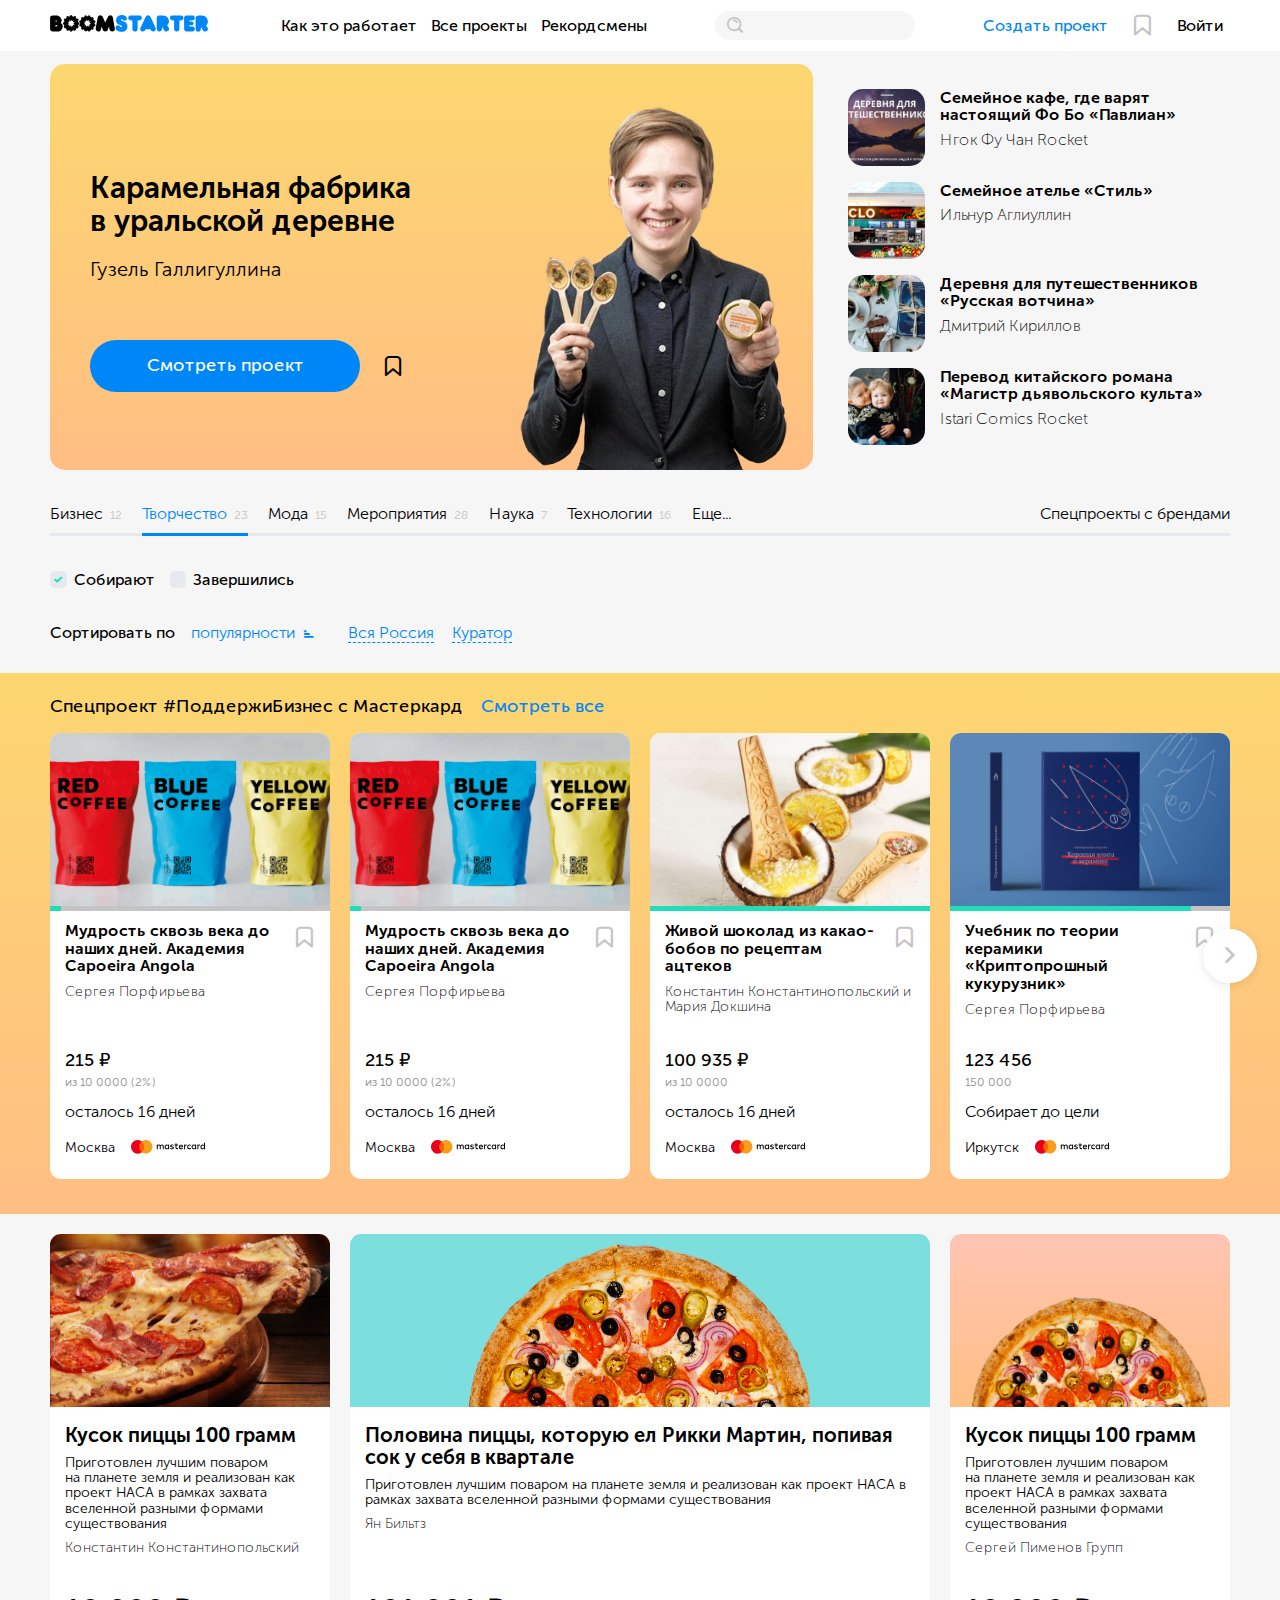
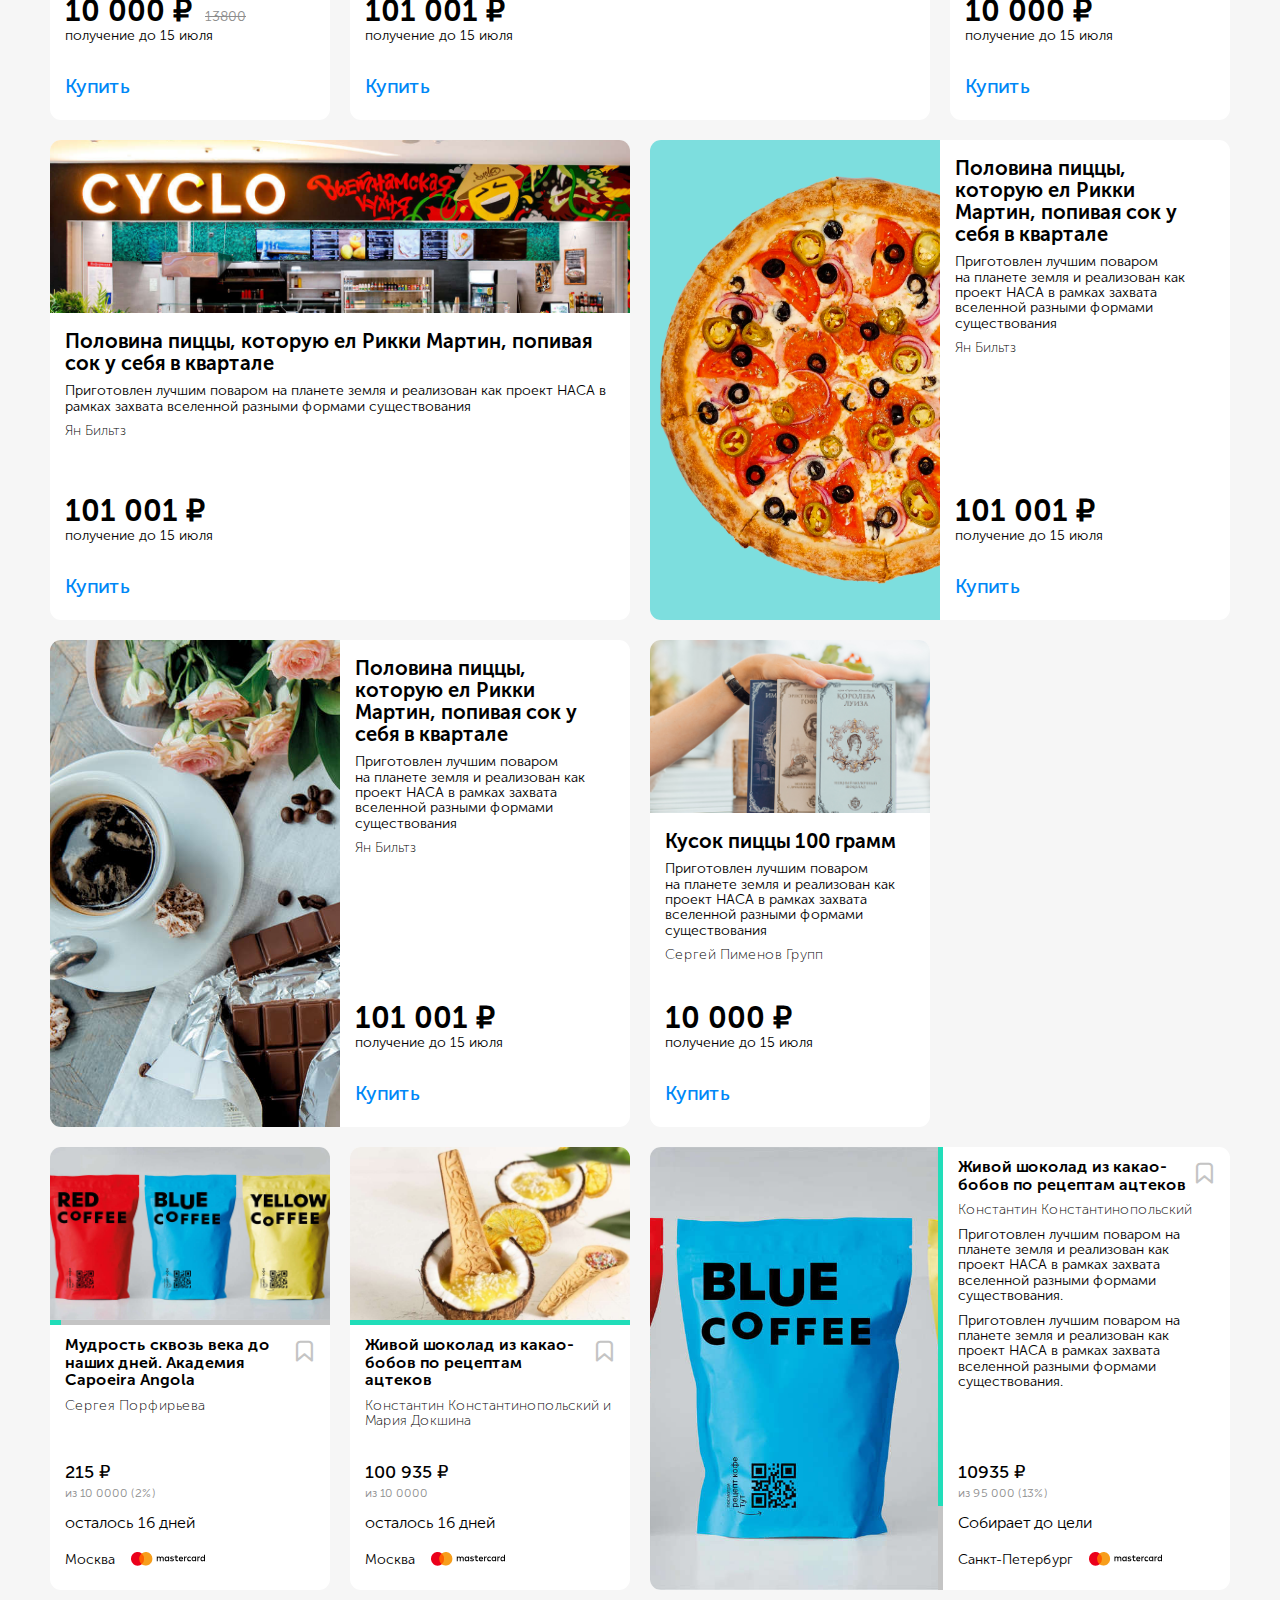
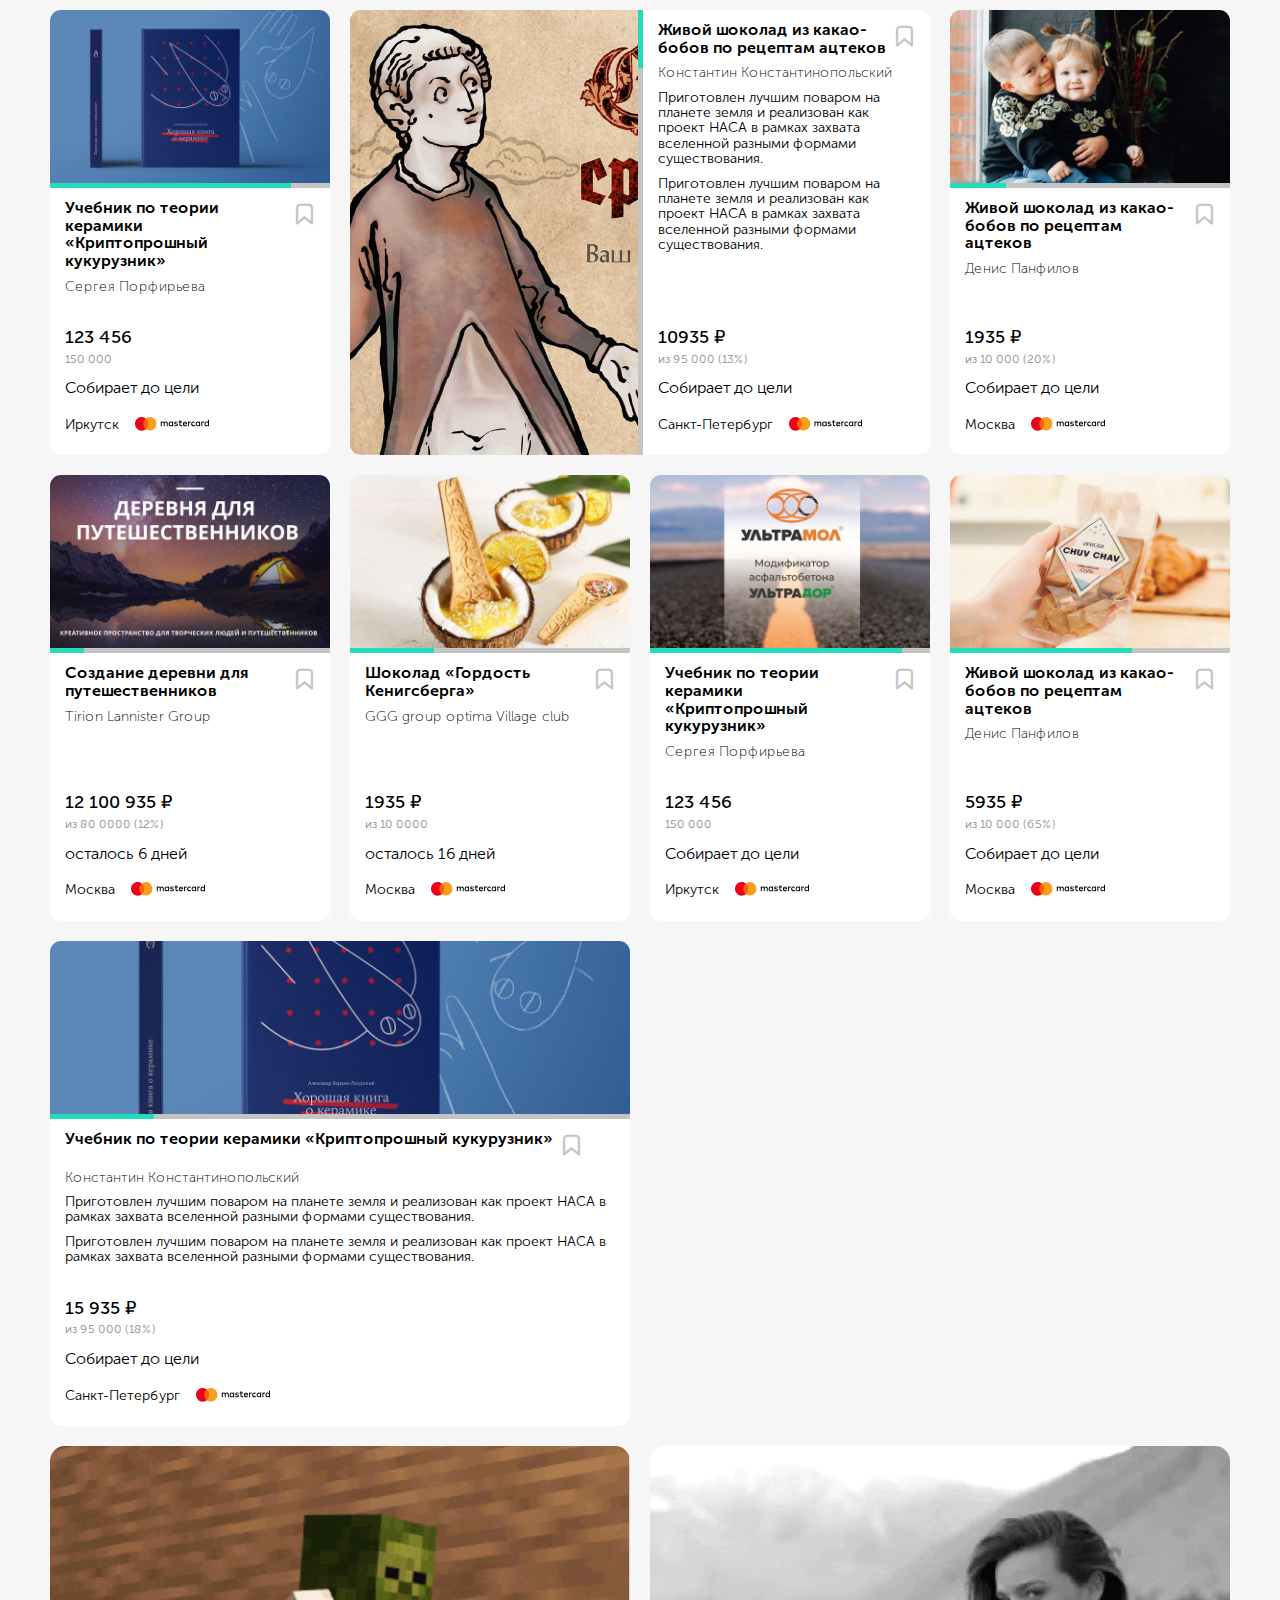
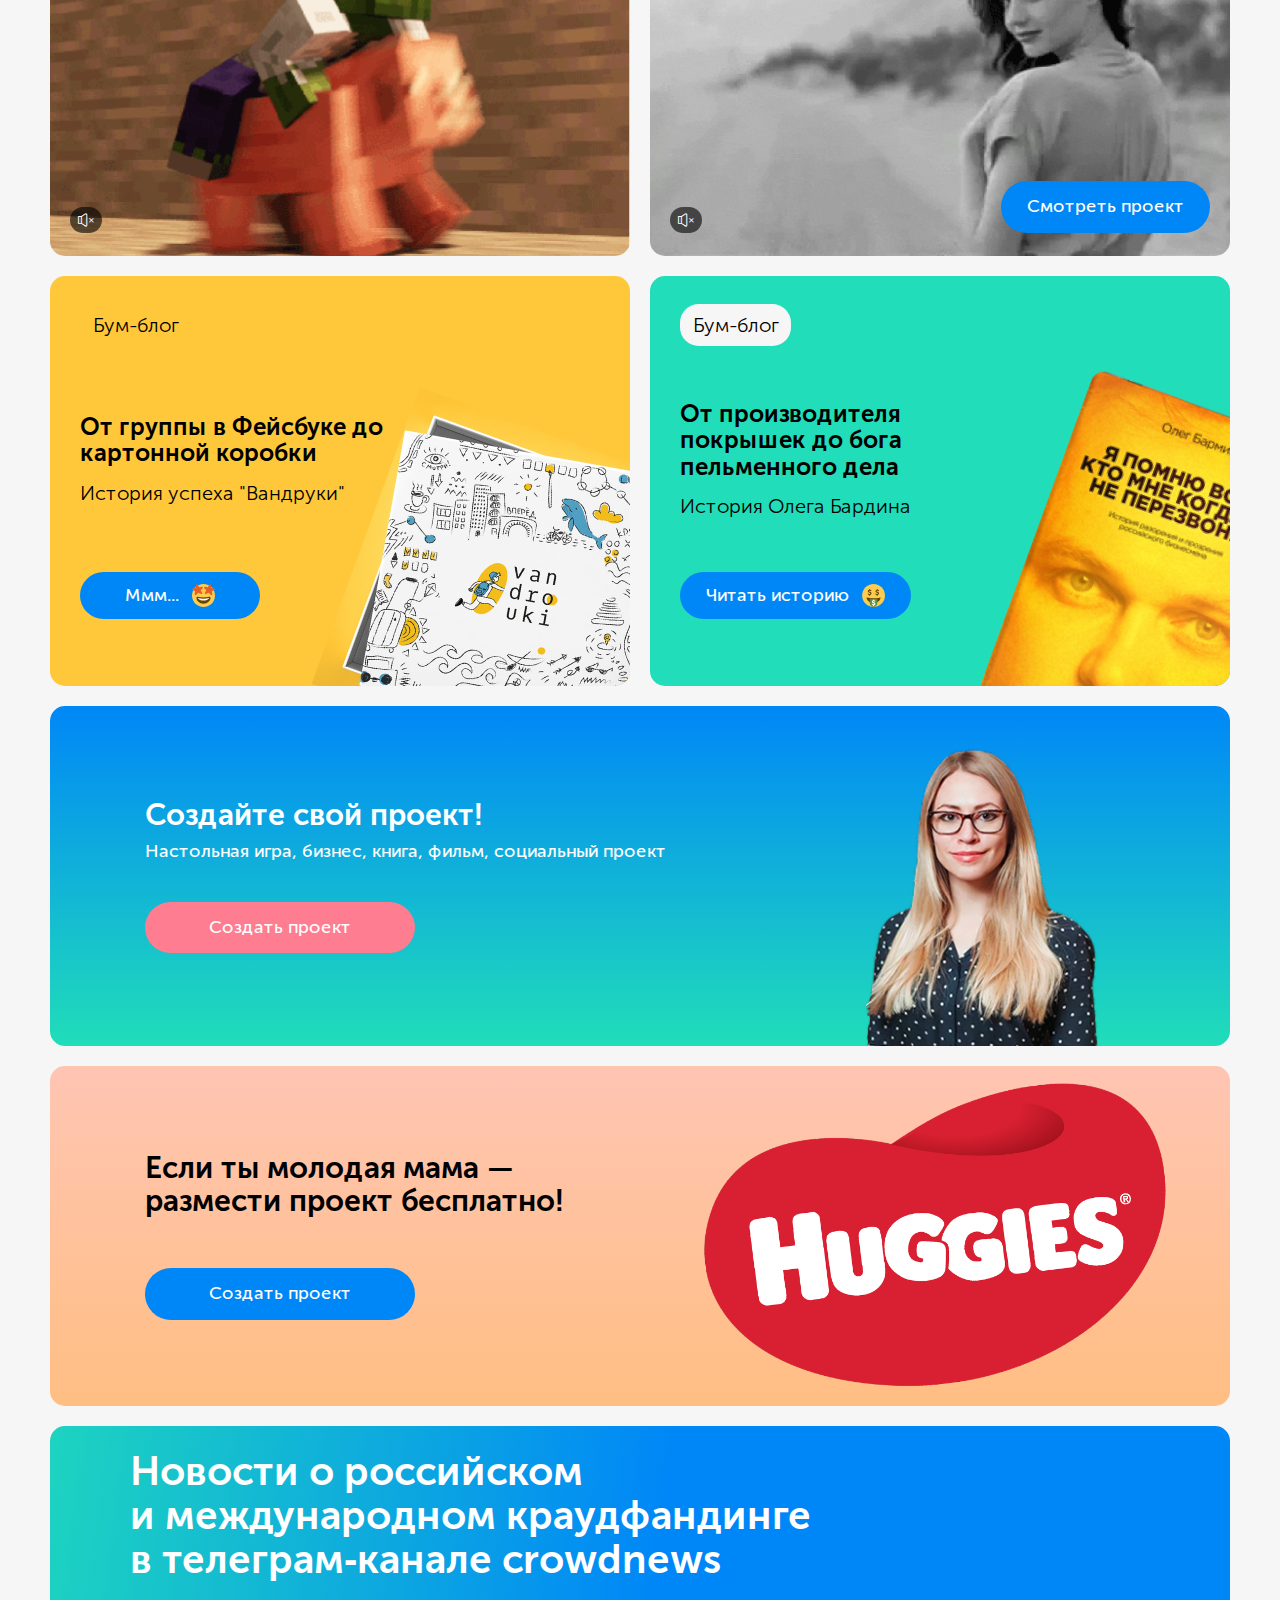
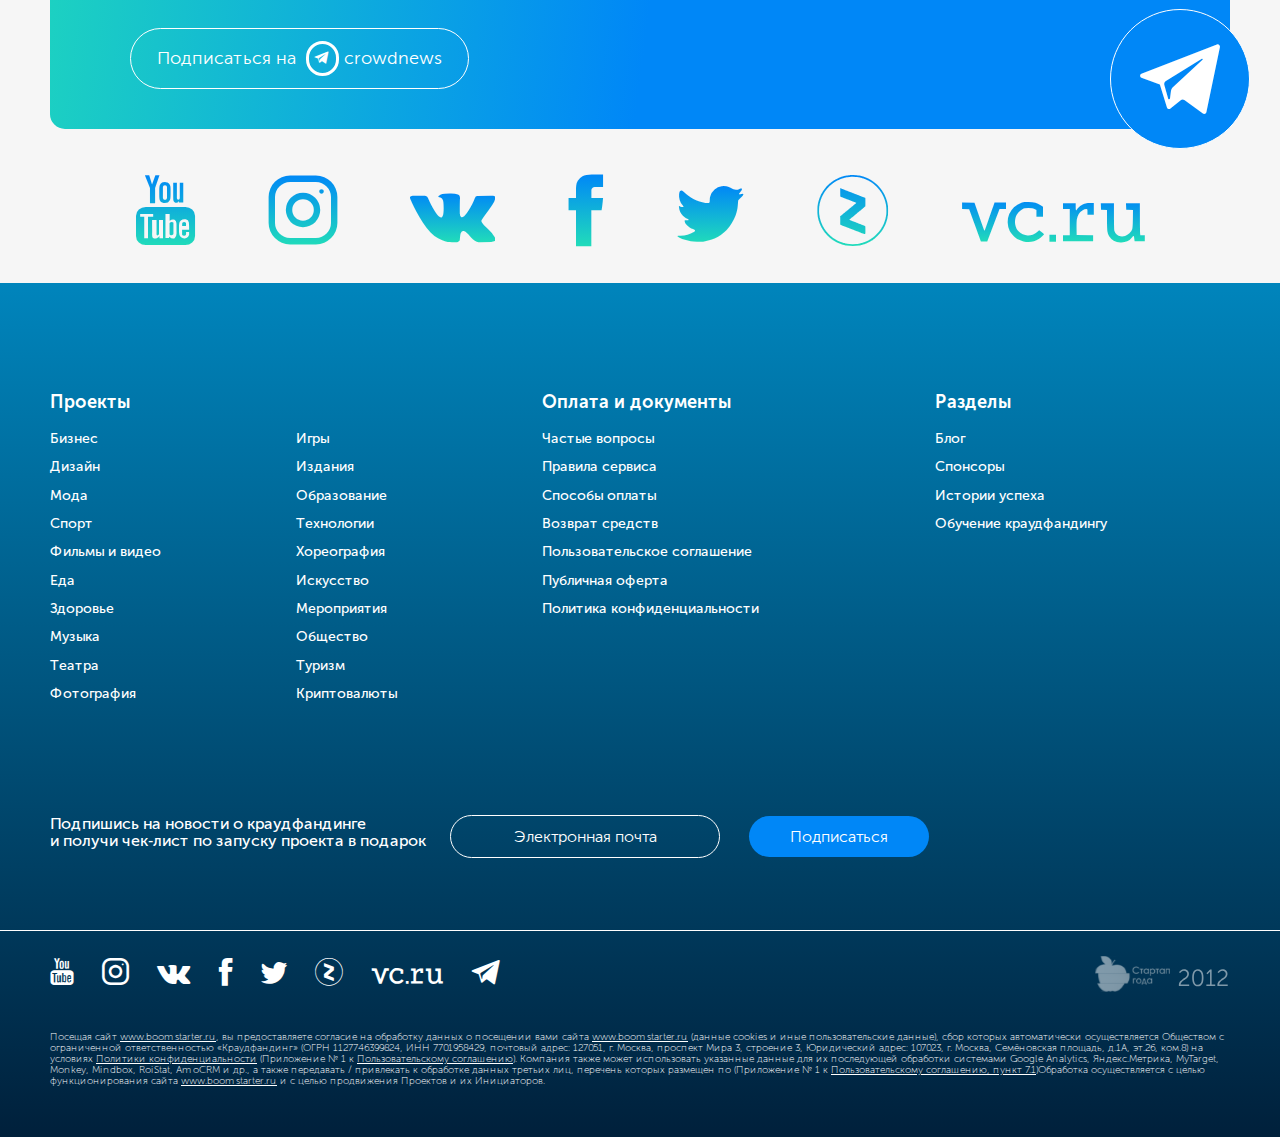
==== commit 4555b952: "доделала адаптив .socials-row и .socials-gradient" ====
--- a/index.html
+++ b/index.html
@@ -344,6 +344,31 @@
                                         </li>
                                         <li class="card">
                                             <div class="card__img">
+                                                <a href="#"><img src="img/cards/coffee.png" alt=""></a>
+                                            </div>
+                                            <div class="card__progress"><hr style="width:4%"></div>
+                                            <div class="card__info">
+                                                <h4 class="card__title">
+                                                    <a href="#">Мудрость сквозь века до наших дней. Академия Capoeira Angola</a>
+                                                    <button class="ui-icon-button _bookmark js-add-bookmark" data-project="project-id-to-bookmark-7">
+                                                        <span class="icon icon-bookmark" title="Добавить в закладки"></span>
+                                                        <span class="icon icon-bookmark-filled" title="Добавлено в закладки"></span>
+                                                    </button>
+                                                </h4>
+                                                <p class="card__author">Сергея Порфирьева</p>
+                                                <div class="card__money">
+                                                    <div>215 ₽</div>
+                                                    <small class="card__money-total">из 10 0000 (2%)</small>
+                                                </div>
+                                                <div class="card__timing">осталось 16 дней</div>
+                                                <div class="card__ps">
+                                                    <span>Москва</span>
+                                                    <span><img src="img/logo/mastercard.svg" alt=""></span>
+                                                </div>
+                                            </div>
+                                        </li>
+                                        <li class="card">
+                                            <div class="card__img">
                                                 <a href="#"><img src="img/cards/choco.png" alt=""></a>
                                             </div>
                                             <div class="card__progress"><hr style="width:400%"></div>
--- a/css/style.min.css
+++ b/css/style.min.css
@@ -1 +1 @@
-body{margin:0;padding:0;line-height:1.5;text-rendering:optimizeSpeed;min-height:100vh;scroll-behavior:smooth}*,*:after,*:before{-webkit-box-sizing:border-box;box-sizing:border-box}*:after,*:before{speak:none}input,button,a,select,textarea{outline:none}a{color:inherit;cursor:pointer;text-decoration:none;display:inline}p{margin:1em 0}button{border:none;background-color:transparent;cursor:pointer;display:block}address{font-style:normal}table,tr,th,td{border:none;padding:0;border-collapse:collapse;vertical-align:top}th{font-weight:normal}table{text-align:center}fieldset{border:none;padding:0;margin:0;min-width:auto}form,fieldset{max-width:100%}h1,h2,h3,h4,h5,h6,p{font-weight:normal;margin:0}html{font-family:sans-serif;-ms-text-size-adjust:100%;-webkit-text-size-adjust:100%}article,aside,details,figcaption,figure,footer,header,hgroup,main,menu,nav,section,summary{display:block}figure{margin:0}hr{-webkit-box-sizing:content-box;box-sizing:content-box;height:0;overflow:visible;margin:0;border:0}pre{font-family:monospace;font-size:1em;margin:0}abbr[title]{border-bottom:none;text-decoration:underline;-webkit-text-decoration:underline dotted;text-decoration:underline dotted}b,strong{font-weight:bold}code,kbd,samp{font-family:monospace;font-size:1em}pre{overflow-x:auto}small{font-size:80%}sub,sup{font-size:75%;line-height:0;position:relative;vertical-align:baseline}sub{bottom:-0.25em}sup{top:-0.5em}img{display:block;border-style:none;max-width:100%;height:auto}button,input,optgroup,select,textarea{font-family:inherit;font-size:100%;line-height:1;margin:0;padding:0;color:inherit;font:inherit}input,button{overflow:visible}button,select{text-transform:none}button,[type="button"],[type="reset"],[type="submit"]{-webkit-appearance:button}button::-moz-focus-inner,[type="button"]::-moz-focus-inner,[type="reset"]::-moz-focus-inner,[type="submit"]::-moz-focus-inner{border-style:none;padding:0}legend{-webkit-box-sizing:border-box;box-sizing:border-box;color:inherit;display:table;max-width:100%;padding:0;white-space:normal}progress{vertical-align:baseline}textarea{overflow:auto}[type="checkbox"],[type="radio"]{-webkit-box-sizing:border-box;box-sizing:border-box;padding:0}[type="number"]::-webkit-inner-spin-button,[type="number"]::-webkit-outer-spin-button{height:auto}[type="search"]{-webkit-appearance:textfield;outline-offset:-2px}[type="search"]::-webkit-search-decoration{-webkit-appearance:none}::-webkit-file-upload-button{-webkit-appearance:button;font:inherit}[hidden]{display:none}html{font-size:100%;font-size:16px}@media (max-width: 1199px){html{font-size:15.2px}}@media (max-width: 991px){html{font-size:14.4px}}@media (max-width: 767px){html{font-size:13.6px}}@media (max-width: 575px){html{font-size:12.8px}}body{line-height:1.1;font-family:"Museo Sans Cyrl",Roboto,Arial,sans-serif;background-color:#F6F6F6}ul{list-style:none;margin:0;padding:0}*{word-break:break-word;-webkit-transition:color 0.1s, background-color 0.1s, -webkit-box-shadow 0.1s;transition:color 0.1s, background-color 0.1s, -webkit-box-shadow 0.1s;-o-transition:color 0.1s, background-color 0.1s, box-shadow 0.1s;transition:color 0.1s, background-color 0.1s, box-shadow 0.1s;transition:color 0.1s, background-color 0.1s, box-shadow 0.1s, -webkit-box-shadow 0.1s}@font-face{font-family:'Museo Sans Cyrl';font-weight:100;font-style:normal;font-display:swap;src:url("../fonts/MuseoSansCyrl-100.eot");src:local("MuseoSansCyrl-100"),url("../fonts/MuseoSansCyrl-100.eot?#iefix") format("embedded-opentype"),url("../fonts/MuseoSansCyrl-100.woff") format("woff"),url("../fonts/MuseoSansCyrl-100.ttf") format("truetype")}@font-face{font-family:'Museo Sans Cyrl';font-weight:100;font-style:italic;font-display:swap;src:url("../fonts/MuseoSansCyrl-100Italic.eot");src:local("MuseoSansCyrl-100Italic"),url("../fonts/MuseoSansCyrl-100Italic.eot?#iefix") format("embedded-opentype"),url("../fonts/MuseoSansCyrl-100Italic.woff") format("woff"),url("../fonts/MuseoSansCyrl-100Italic.ttf") format("truetype")}@font-face{font-family:'Museo Sans Cyrl';font-weight:300;font-style:normal;font-display:swap;src:url("../fonts/MuseoSansCyrl-300.eot");src:local("MuseoSansCyrl-300"),url("../fonts/MuseoSansCyrl-300.eot?#iefix") format("embedded-opentype"),url("../fonts/MuseoSansCyrl-300.woff") format("woff"),url("../fonts/MuseoSansCyrl-300.ttf") format("truetype")}@font-face{font-family:'Museo Sans Cyrl';font-weight:300;font-style:italic;font-display:swap;src:url("../fonts/MuseoSansCyrl-300Italic.eot");src:local("MuseoSansCyrl-300Italic"),url("../fonts/MuseoSansCyrl-300Italic.eot?#iefix") format("embedded-opentype"),url("../fonts/MuseoSansCyrl-300Italic.woff") format("woff"),url("../fonts/MuseoSansCyrl-300Italic.ttf") format("truetype")}@font-face{font-family:'Museo Sans Cyrl';font-weight:500;font-style:normal;font-display:swap;src:url("../fonts/MuseoSansCyrl-500.eot");src:local("MuseoSansCyrl-500"),url("../fonts/MuseoSansCyrl-500.eot?#iefix") format("embedded-opentype"),url("../fonts/MuseoSansCyrl-500.woff") format("woff"),url("../fonts/MuseoSansCyrl-500.ttf") format("truetype")}@font-face{font-family:'Museo Sans Cyrl';font-weight:500;font-style:italic;font-display:swap;src:url("../fonts/MuseoSansCyrl-500Italic.eot");src:local("MuseoSansCyrl-500Italic"),url("../fonts/MuseoSansCyrl-500Italic.eot?#iefix") format("embedded-opentype"),url("../fonts/MuseoSansCyrl-500Italic.woff") format("woff"),url("../fonts/MuseoSansCyrl-500Italic.ttf") format("truetype")}@font-face{font-family:'Museo Sans Cyrl';font-weight:700;font-style:normal;font-display:swap;src:url("../fonts/MuseoSansCyrl-700.eot");src:local("MuseoSansCyrl-700"),url("../fonts/MuseoSansCyrl-700.eot?#iefix") format("embedded-opentype"),url("../fonts/MuseoSansCyrl-700.woff") format("woff"),url("../fonts/MuseoSansCyrl-700.ttf") format("truetype")}@font-face{font-family:'Museo Sans Cyrl';font-weight:700;font-style:italic;font-display:swap;src:url("../fonts/MuseoSansCyrl-700Italic.eot");src:local("MuseoSansCyrl-700Italic"),url("../fonts/MuseoSansCyrl-700Italic.eot?#iefix") format("embedded-opentype"),url("../fonts/MuseoSansCyrl-700Italic.woff") format("woff"),url("../fonts/MuseoSansCyrl-700Italic.ttf") format("truetype")}@font-face{font-family:'Museo Sans Cyrl';font-weight:900;font-style:normal;font-display:swap;src:url("../fonts/MuseoSansCyrl-900.eot");src:local("MuseoSansCyrl-900"),url("../fonts/MuseoSansCyrl-900.eot?#iefix") format("embedded-opentype"),url("../fonts/MuseoSansCyrl-900.woff") format("woff"),url("../fonts/MuseoSansCyrl-900.ttf") format("truetype")}@font-face{font-family:'Museo Sans Cyrl';font-weight:900;font-style:italic;font-display:swap;src:url("../fonts/MuseoSansCyrl-900Italic.eot");src:local("Museo Sans Cyrl 900 Italic"),local("MuseoSansCyrl-900Italic"),url("../fonts/MuseoSansCyrl-900Italic.eot?#iefix") format("embedded-opentype"),url("../fonts/MuseoSansCyrl-900Italic.woff") format("woff"),url("../fonts/MuseoSansCyrl-900Italic.ttf") format("truetype")}@-webkit-keyframes rotation{0%{-webkit-transform:rotate(0deg);transform:rotate(0deg)}100%{-webkit-transform:rotate(360deg);transform:rotate(360deg)}}@-o-keyframes rotation{0%{-o-transform:rotate(0deg);transform:rotate(0deg)}100%{-o-transform:rotate(360deg);transform:rotate(360deg)}}@keyframes rotation{0%{-webkit-transform:rotate(0deg);-o-transform:rotate(0deg);transform:rotate(0deg)}100%{-webkit-transform:rotate(360deg);-o-transform:rotate(360deg);transform:rotate(360deg)}}.bg-white{background-color:#fff}.bg-white.ui-button{background-color:#fff}@media (hover: hover){.bg-white.ui-button:hover{background-color:#ebebeb}}.bg-black{background-color:#000}.bg-black.ui-button{background-color:#000}@media (hover: hover){.bg-black.ui-button:hover{background-color:#000}}.bg-grey{background-color:#C4C4C4}.bg-grey.ui-button{background-color:#C4C4C4}@media (hover: hover){.bg-grey.ui-button:hover{background-color:#b0b0b0}}.bg-grey-light{background-color:#F6F6F6}.bg-grey-light.ui-button{background-color:#F6F6F6}@media (hover: hover){.bg-grey-light.ui-button:hover{background-color:#e2e2e2}}.bg-grey-light-2{background-color:#E6E9ED}.bg-grey-light-2.ui-button{background-color:#E6E9ED}@media (hover: hover){.bg-grey-light-2.ui-button:hover{background-color:#ced4dc}}.bg-grey-dark{background-color:#8d8d8d}.bg-grey-dark.ui-button{background-color:#8d8d8d}@media (hover: hover){.bg-grey-dark.ui-button:hover{background-color:#797979}}.bg-primary{background-color:#0087F7}.bg-primary.ui-button{background-color:#0087F7}@media (hover: hover){.bg-primary.ui-button:hover{background-color:#0071ce}}.bg-yellow{background-color:#FFC83A}.bg-yellow.ui-button{background-color:#FFC83A}@media (hover: hover){.bg-yellow.ui-button:hover{background-color:#ffbd11}}.bg-yellow-light{background-color:#FCD770}.bg-yellow-light.ui-button{background-color:#FCD770}@media (hover: hover){.bg-yellow-light.ui-button:hover{background-color:#fbcc48}}.bg-cyan{background-color:#21DDB9}.bg-cyan.ui-button{background-color:#21DDB9}@media (hover: hover){.bg-cyan.ui-button:hover{background-color:#1cba9b}}.bg-cyan-light{background-color:#7DDEDE}.bg-cyan-light.ui-button{background-color:#7DDEDE}@media (hover: hover){.bg-cyan-light.ui-button:hover{background-color:#5cd6d6}}.bg-peach{background-color:#FFC5B3}.bg-peach.ui-button{background-color:#FFC5B3}@media (hover: hover){.bg-peach.ui-button:hover{background-color:#ffa68a}}.bg-beige{background-color:#FFBE83}.bg-beige.ui-button{background-color:#FFBE83}@media (hover: hover){.bg-beige.ui-button:hover{background-color:#ffa95a}}.bg-pink{background-color:#FE7D90}.bg-pink.ui-button{background-color:#FE7D90}@media (hover: hover){.bg-pink.ui-button:hover{background-color:#fe556d}}@media (hover: hover){.bg-primary.ui-button:hover{background-color:#219aff}}.bg-gradient-primary-cyan{background-color:#0087f7;background:-webkit-gradient(linear, left top, left bottom, from(#0087F7), to(#21DDB9));background:-webkit-linear-gradient(top, #0087F7 0%, #21DDB9 100%);background:-o-linear-gradient(top, #0087F7 0%, #21DDB9 100%);background:linear-gradient(180deg, #0087F7 0%, #21DDB9 100%)}.bg-gradient-peach-beige{background-color:#ffc5b3;background:-webkit-gradient(linear, left top, left bottom, from(#FFC5B3), to(#FFBE83));background:-webkit-linear-gradient(top, #FFC5B3 0%, #FFBE83 100%);background:-o-linear-gradient(top, #FFC5B3 0%, #FFBE83 100%);background:linear-gradient(180deg, #FFC5B3 0%, #FFBE83 100%)}.bg-gradient-yellow-light-beige{background-color:#fcd770;background:-webkit-gradient(linear, left top, left bottom, from(#FCD770), to(#FFBE83));background:-webkit-linear-gradient(top, #FCD770 0%, #FFBE83 100%);background:-o-linear-gradient(top, #FCD770 0%, #FFBE83 100%);background:linear-gradient(180deg, #FCD770 0%, #FFBE83 100%)}.bg-yellow,.bg-yellow-light,.bg-peach,.bg-beige,.bg-cyan,.bg-gradient-peach-beige,.bg-gradient-yellow-light-yellow{color:#000}.bg-primary,.bg-gradient-primary-cyan{color:#fff}@font-face{font-family:'icomoon';font-weight:normal;font-style:normal;font-display:block;src:url("../fonts/icomoon.ttf?yp3li4") format("truetype"),url("../fonts/icomoon.woff?yp3li4") format("woff"),url("../fonts/icomoon.svg?yp3li4#icomoon") format("svg")}.icon{font-family:'icomoon' !important;speak:never;font-style:normal;font-weight:normal;font-variant:normal;text-transform:none;line-height:1;-webkit-font-smoothing:antialiased;-moz-osx-font-smoothing:grayscale}.icon-arrow-left:before{content:"\e908"}.icon-arrow-right:before{content:"\e909"}.icon-bookmark:before{content:"\e90a"}.icon-bookmark-filled:before{content:"\e90b"}.icon-check:before{content:"\e90c"}.icon-heart:before{content:"\e90d"}.icon-loader:before{content:"\e90e"}.icon-sorting:before{content:"\e90f"}.icon-search:before{content:"\e910"}.icon-sound-off:before{content:"\e911"}.icon-sound-on:before{content:"\e912"}.icon-facebook:before{content:"\e900"}.icon-instagram:before{content:"\e901"}.icon-telegram:before{content:"\e902"}.icon-twitter:before{content:"\e903"}.icon-vcru:before{content:"\e904"}.icon-vkontakte:before{content:"\e905"}.icon-youtube:before{content:"\e906"}.icon-z:before{content:"\e907"}.emoji{width:1.3em;height:1.3em;-o-object-fit:contain;object-fit:contain;margin-left:0.7em}@media (hover: hover){*{scrollbar-color:#C4C4C4 #E6E9ED;scrollbar-width:thin}::-webkit-scrollbar{width:5px;height:5px;background-color:#E6E9ED}}@media (hover: hover) and (max-width: 575px){::-webkit-scrollbar{width:3.5px;height:3.5px}}@media (hover: hover){::-webkit-scrollbar-thumb{background:#C4C4C4;-webkit-border-radius:10px;border-radius:10px}::-webkit-scrollbar-track{background:#E6E9ED;-webkit-border-radius:10px;border-radius:10px}}.ui-button,.ui-input{display:inline-block;width:270px;min-width:180px;max-width:100%;padding:16px 26px;color:#fff;background-color:#0087F7;text-align:center;font-weight:500;font-style:normal;font-size:18px;-webkit-border-radius:2.5em;border-radius:2.5em}@media (hover: hover){.ui-button:hover,.ui-input:hover{background-color:#219aff}}@media (max-width: 575px){.ui-button,.ui-input{padding:12px 21px;font-size:14px}}@media (max-width: 479px){.ui-button,.ui-input{width:100%}}.ui-button.has-image,.ui-input.has-image{display:-webkit-box;display:-webkit-flex;display:-ms-flexbox;display:flex;-webkit-box-pack:center;-webkit-justify-content:center;-ms-flex-pack:center;justify-content:center;-webkit-box-align:center;-webkit-align-items:center;-ms-flex-align:center;align-items:center;padding:12px 26px}@media (max-width: 575px){.ui-button.has-image,.ui-input.has-image{padding:8px 21px}}.ui-button.has-image .emoji,.ui-input.has-image .emoji{margin-left:0.7em}.ui-button._outlined{font-weight:300;background-color:transparent;color:#0087F7;border:1px solid}.ui-input{font-weight:300;background-color:transparent;color:#000;border:1px solid #0087F7}.ui-input:hover{background-color:transparent}.ui-search{display:-webkit-box;display:-webkit-flex;display:-ms-flexbox;display:flex;width:200px;background-color:#F6F6F6;padding:6px 12px;-webkit-border-radius:2.5em;border-radius:2.5em}.ui-search .icon-search{margin-right:8px;color:#C4C4C4}.ui-search input{max-width:-webkit-calc(100% - 20px);max-width:calc(100% - 20px);-webkit-box-flex:1;-webkit-flex:1 1 auto;-ms-flex:1 1 auto;flex:1 1 auto;border:none}.ui-search input::-webkit-textfield-decoration-container{background-color:#F6F6F6}.ui-icon-button{padding:5px 8px;line-height:1}.ui-icon-button._turn-sound.is-sound-off .icon-sound-on{display:none}.ui-icon-button._turn-sound.is-sound-off .icon-sound-off{display:block}.ui-icon-button._turn-sound.is-sound-on .icon-sound-on{display:block}.ui-icon-button._turn-sound.is-sound-on .icon-sound-off{display:none}.ui-icon-button._bookmark .icon-bookmark{display:block}.ui-icon-button._bookmark .icon-bookmark-filled{display:none}.ui-icon-button._bookmark.is-filled .icon-bookmark{display:none}.ui-icon-button._bookmark.is-filled .icon-bookmark-filled{display:block}.ui-arrow-left,.ui-arrow-right{width:3.375em;height:3.375em;background-color:#fff;color:#C4C4C4;-webkit-border-radius:50%;border-radius:50%;-webkit-box-shadow:0px 2px 10px rgba(0,0,0,0.1);box-shadow:0px 2px 10px rgba(0,0,0,0.1);-webkit-transition:0.3s;-o-transition:0.3s;transition:0.3s}@media (hover: hover){.ui-arrow-left:hover,.ui-arrow-right:hover{color:#21DDB9}}.ui-loading{display:-webkit-box;display:-webkit-flex;display:-ms-flexbox;display:flex;-webkit-box-pack:center;-webkit-justify-content:center;-ms-flex-pack:center;justify-content:center;-webkit-box-align:center;-webkit-align-items:center;-ms-flex-align:center;align-items:center;min-height:100px;color:#0087F7;font-size:2em;-webkit-animation-name:rotation;-o-animation-name:rotation;animation-name:rotation;-webkit-animation-duration:1.8s;-o-animation-duration:1.8s;animation-duration:1.8s;-webkit-animation-iteration-count:infinite;-o-animation-iteration-count:infinite;animation-iteration-count:infinite;-webkit-animation-timing-function:linear;-o-animation-timing-function:linear;animation-timing-function:linear}.ui-subjects{display:-webkit-box;display:-webkit-flex;display:-ms-flexbox;display:flex}@media (max-width: 991px){.ui-subjects{overflow-x:auto}.ui-subjects__btn{white-space:nowrap}}.ui-subjects__item{position:relative;padding-right:20px;font-weight:300;font-style:normal;font-size:16px}.ui-subjects__item::after{position:absolute;content:'';left:0;bottom:0;width:100%;height:3.6px;background-color:#E6E9ED}.ui-subjects__item:last-child{-webkit-box-flex:1;-webkit-flex:1 1 auto;-ms-flex:1 1 auto;flex:1 1 auto;padding-right:0}.ui-subjects__item:last-child .ui-subjects__btn{margin:0 0 0 auto}.ui-subjects__btn{position:relative;padding:10px 0 14px}@media (hover: hover){.ui-subjects__btn:hover{color:#0087F7}}.ui-subjects__btn::after{position:absolute;content:'';left:0;bottom:0;width:100%;height:3.6px;background-color:transparent;z-index:2}.ui-subjects__btn.is-active{color:#0087F7}.ui-subjects__btn.is-active::after{background-color:#0087F7}.ui-subjects__count{font-size:12px;color:#C4C4C4;margin-left:3px}.ui-subjects__item .ui-dropdown{top:35px;left:-17px}.ui-checkbox{display:-webkit-box;display:-webkit-flex;display:-ms-flexbox;display:flex;margin-right:15px;padding:5px 0;cursor:default}.ui-checkbox input{opacity:0;position:absolute}.ui-checkbox__custom{position:relative;width:1.03125em;height:1.03125em;display:inline-block;margin-right:7px;-webkit-border-radius:5px;border-radius:5px;background-color:#E6E9ED;color:#21DDB9}.ui-checkbox__custom .icon-check{position:absolute;top:55%;left:50%;-webkit-transform:translateX(-50%) translateY(-50%);-ms-transform:translateX(-50%) translateY(-50%);-o-transform:translateX(-50%) translateY(-50%);transform:translateX(-50%) translateY(-50%);font-size:0.5em;display:none}input:checked ~ .ui-checkbox__custom .icon-check{display:block}.ui-sorting{font-weight:300}.ui-sorting__control{color:#0087F7}.ui-sorting .icon-sorting{margin-left:0.5em;font-size:0.6em}.ui-sorting .ui-dropdown{top:100%;left:-17px}.ui-filter{display:-webkit-inline-box;display:-webkit-inline-flex;display:-ms-inline-flexbox;display:inline-flex;position:relative;margin-right:18px;font-weight:300}.ui-filter__control{color:#0087F7;border-bottom:1px dashed #0087F7}.ui-filter .ui-dropdown{top:100%;left:-17px}.ui-dropdown{position:absolute;display:none;width:-webkit-max-content;width:-moz-max-content;width:max-content;min-width:160px;max-width:200px;padding:5px 0;z-index:2;background-color:#fff;-webkit-border-radius:.6875em;border-radius:.6875em;font:inherit}.ui-dropdown__item{padding:6px 17px;cursor:default}.ui-dropdown__item.is-active{display:none}@media (hover: hover){.ui-dropdown__item:hover{color:#0087F7;background-color:#F6F6F6}}.has-dropdown{position:relative}.has-dropdown-on-hover:hover .ui-dropdown,.has-dropdown-on-hover:active .ui-dropdown{display:block}.hidden{display:none !important}@media (max-width: 1279px){.xl-hidden{display:none !important}.xl-block{display:block !important}}@media (max-width: 1199px){.lg-hidden{display:none !important}.lg-block{display:block !important}}@media (max-width: 991px){.md-hidden{display:none !important}.md-block{display:block !important}}@media (max-width: 767px){.sm-hidden{display:none !important}.sm-block{display:block !important}}@media (max-width: 575px){.xs-hidden{display:none !important}.xs-block{display:block !important}}.container{width:100%;max-width:1280px;padding:0 3.125em;margin:0 auto}@media (max-width: 575px){.container{padding:0 14px}}.grid-row{display:-ms-grid;display:grid;-ms-grid-columns:(1fr)[12];grid-template-columns:repeat(12, 1fr);grid-gap:1.25em;grid-auto-flow:row}.span-1{grid-column:span 1}.span-2{grid-column:span 2}.span-3{grid-column:span 3}.span-4{grid-column:span 4}.span-5{grid-column:span 5}.span-6{grid-column:span 6}.span-7{grid-column:span 7}.span-8{grid-column:span 8}.span-9{grid-column:span 9}.span-10{grid-column:span 10}.span-11{grid-column:span 11}.span-12{grid-column:span 12}@media (max-width: 1279px){.xl-span-1{grid-column:span 1}.xl-span-2{grid-column:span 2}.xl-span-3{grid-column:span 3}.xl-span-4{grid-column:span 4}.xl-span-5{grid-column:span 5}.xl-span-6{grid-column:span 6}.xl-span-7{grid-column:span 7}.xl-span-8{grid-column:span 8}.xl-span-9{grid-column:span 9}.xl-span-10{grid-column:span 10}.xl-span-11{grid-column:span 11}.xl-span-12{grid-column:span 12}}@media (max-width: 1199px){.lg-span-1{grid-column:span 1}.lg-span-2{grid-column:span 2}.lg-span-3{grid-column:span 3}.lg-span-4{grid-column:span 4}.lg-span-5{grid-column:span 5}.lg-span-6{grid-column:span 6}.lg-span-7{grid-column:span 7}.lg-span-8{grid-column:span 8}.lg-span-9{grid-column:span 9}.lg-span-10{grid-column:span 10}.lg-span-11{grid-column:span 11}.lg-span-12{grid-column:span 12}}@media (max-width: 991px){.md-span-1{grid-column:span 1}.md-span-2{grid-column:span 2}.md-span-3{grid-column:span 3}.md-span-4{grid-column:span 4}.md-span-5{grid-column:span 5}.md-span-6{grid-column:span 6}.md-span-7{grid-column:span 7}.md-span-8{grid-column:span 8}.md-span-9{grid-column:span 9}.md-span-10{grid-column:span 10}.md-span-11{grid-column:span 11}.md-span-12{grid-column:span 12}}@media (max-width: 767px){.sm-span-1{grid-column:span 1}.sm-span-2{grid-column:span 2}.sm-span-3{grid-column:span 3}.sm-span-4{grid-column:span 4}.sm-span-5{grid-column:span 5}.sm-span-6{grid-column:span 6}.sm-span-7{grid-column:span 7}.sm-span-8{grid-column:span 8}.sm-span-9{grid-column:span 9}.sm-span-10{grid-column:span 10}.sm-span-11{grid-column:span 11}.sm-span-12{grid-column:span 12}}@media (max-width: 575px){.xs-span-1{grid-column:span 1}.xs-span-2{grid-column:span 2}.xs-span-3{grid-column:span 3}.xs-span-4{grid-column:span 4}.xs-span-5{grid-column:span 5}.xs-span-6{grid-column:span 6}.xs-span-7{grid-column:span 7}.xs-span-8{grid-column:span 8}.xs-span-9{grid-column:span 9}.xs-span-10{grid-column:span 10}.xs-span-11{grid-column:span 11}.xs-span-12{grid-column:span 12}}.grid{display:-ms-grid;display:grid;-ms-grid-columns:(1fr)[4];grid-template-columns:repeat(4, 1fr);grid-gap:1.25em;margin:1.25em 0;grid-auto-flow:dense}@media (max-width: 991px){.grid{-ms-grid-columns:(1fr)[3];grid-template-columns:repeat(3, 1fr)}}@media (max-width: 767px){.grid{-ms-grid-columns:(1fr)[2];grid-template-columns:repeat(2, 1fr)}}@media (max-width: 575px){.grid{grid-gap:.9375em}}.no-grid-gap,.no-gap{grid-gap:0}.grid-rewards{grid-auto-rows:minmax(480px, auto)}@media (max-width: 767px){.grid-rewards{grid-auto-rows:minmax(430px, auto)}}@media (max-width: 575px){.grid-rewards{grid-auto-rows:minmax(380px, auto)}}.grid-square-banners{-ms-grid-columns:1fr 1fr;grid-template-columns:1fr 1fr;grid-auto-rows:410px}@media (max-width: 991px){.grid-square-banners{-ms-grid-columns:1fr;grid-template-columns:1fr}}@media (max-width: 575px){.grid-square-banners{grid-auto-rows:minmax(210px, auto)}}.grid-special{grid-auto-columns:280px;-ms-grid-columns:280px;grid-template-columns:280px;grid-auto-flow:column;margin:0}@media (max-width: 991px){.grid-special{grid-auto-columns:260px;-ms-grid-columns:260px;grid-template-columns:260px}}@media (max-width: 767px){.grid-special{grid-auto-columns:238px;-ms-grid-columns:238px;grid-template-columns:238px}}@media (max-width: 575px){.grid-special{grid-auto-columns:185px;-ms-grid-columns:185px;grid-template-columns:185px}}.menu-bar{display:-webkit-box;display:-webkit-flex;display:-ms-flexbox;display:flex;-webkit-flex-wrap:nowrap;-ms-flex-wrap:nowrap;flex-wrap:nowrap;-webkit-box-pack:justify;-webkit-justify-content:space-between;-ms-flex-pack:justify;justify-content:space-between;-webkit-box-align:center;-webkit-align-items:center;-ms-flex-align:center;align-items:center}.menu-bar__item._open-search{margin-right:10px}.menu-bar._mobile{display:-webkit-box;display:-webkit-flex;display:-ms-flexbox;display:flex;-webkit-flex-wrap:nowrap;-ms-flex-wrap:nowrap;flex-wrap:nowrap;-webkit-box-pack:start;-webkit-justify-content:flex-start;-ms-flex-pack:start;justify-content:flex-start;-webkit-box-align:center;-webkit-align-items:center;-ms-flex-align:center;align-items:center;overflow-x:auto;white-space:nowrap}.menu-bar__item._open-search,.menu-bar__item._search,.menu-bar__item._bookmark{color:#C4C4C4}.menu-bar__item._create{color:#0087F7}@media (hover: hover){.menu-bar__item:hover{color:#0087F7}}.menu-bar__item a{display:block}.menu-bar__item._logo{margin-right:35px;margin-right:auto}.menu-bar__item._logo a{padding:15px 5px 15px 0}.menu-bar__item._logo img,.menu-bar__item._logo svg{max-width:160px;max-height:17px}.menu-bar__item:not(._logo) a{padding:15px 7px}.menu-bar__item._search{margin:auto}.menu-bar__item._search input{color:#000}.menu-bar__item._bookmark{margin:0 10px;font-size:1.3em}nav:nth-child(2){border-top:1px solid #C4C4C4}@media (max-width: 1199px){.menu-bar__item._search{margin-right:15px}}@media (max-width: 479px){.menu-bar__item._open-search{font-size:1.3em;margin-right:0}.menu-bar__item._bookmark{margin:0 5px}}.main{display:-ms-grid;display:grid;-ms-grid-columns:2fr 1fr;grid-template-columns:2fr 1fr;-ms-grid-rows:minmax(400px, auto);grid-template-rows:minmax(400px, auto);grid-gap:35px;margin:13px 0 20px}@media (max-width: 1199px){.main{-ms-grid-columns:100%;grid-template-columns:100%;-ms-grid-rows:minmax(380px, auto);grid-template-rows:minmax(380px, auto);margin-top:0}}.main-banner{display:-webkit-box;display:-webkit-flex;display:-ms-flexbox;display:flex;-webkit-flex-wrap:nowrap;-ms-flex-wrap:nowrap;flex-wrap:nowrap;-webkit-border-radius:.9375em;border-radius:.9375em}.main-banner>.grid-row{min-height:100%}.main-banner__info{height:100%;display:-webkit-box;display:-webkit-flex;display:-ms-flexbox;display:flex;-webkit-box-orient:vertical;-webkit-box-direction:normal;-webkit-flex-direction:column;-ms-flex-direction:column;flex-direction:column;-webkit-box-pack:center;-webkit-justify-content:center;-ms-flex-pack:center;justify-content:center;padding:45px 20px 15px 40px}.main-banner__title{font-weight:700;font-style:normal;font-size:30px;margin-bottom:20px}.main-banner__desc{font-weight:300;font-style:normal;font-size:20px}.main-banner__button{margin-top:60px;display:-webkit-box;display:-webkit-flex;display:-ms-flexbox;display:flex;-webkit-box-align:center;-webkit-align-items:center;-ms-flex-align:center;align-items:center}.main-banner .ui-icon-button._bookmark{font-size:1.25em;margin-left:15px;color:#000}@media (hover: hover){.main-banner .ui-icon-button._bookmark:hover{color:#fff}}.main-banner__img{height:100%;display:-webkit-box;display:-webkit-flex;display:-ms-flexbox;display:flex}.main-banner__img-bg{width:90%;height:90%;margin:auto auto 0;background-repeat:no-repeat;background-position:bottom center;-webkit-background-size:contain;background-size:contain}@media (max-width: 991px){.main-banner__info{padding-left:30px}}@media (max-width: 767px){.main-banner{display:-webkit-box;display:-webkit-flex;display:-ms-flexbox;display:flex;-webkit-box-orient:vertical;-webkit-box-direction:normal;-webkit-flex-direction:column;-ms-flex-direction:column;flex-direction:column}.main-banner__info{padding-top:25px;padding-left:20px}.main-banner__title{font-size:25px;margin-bottom:15px}.main-banner__desc{font-size:15px}.main-banner__button{font-size:15px;margin-top:25px}.main-banner__img-bg{max-width:90%;max-height:90%;width:200px;height:200px}}@media (max-width: 575px){.main-banner__title{font-size:20px}.main-banner__desc{font-size:14px}.main-banner__button{font-size:14px}}.sm-cards{padding:25px 0}.sm-cards__grid{display:-ms-grid;display:grid;-ms-grid-rows:minmax(77px, auto);grid-template-rows:minmax(77px, auto);grid-gap:16px}.sm-cards__item{position:relative;display:-ms-grid;display:grid;-ms-grid-columns:78px auto;grid-template-columns:78px auto;grid-gap:14px}@media (hover: hover){.sm-cards__item a:hover{color:#0087F7}}.sm-cards__item a::after{position:absolute;content:'';top:0;right:0;bottom:0;left:0}.sm-cards img{width:77px;height:77px;-o-object-fit:cover;object-fit:cover;-webkit-border-radius:.9375em;border-radius:.9375em}.sm-cards__title{font-weight:700;margin-bottom:7px;overflow:hidden;-o-text-overflow:ellipsis;text-overflow:ellipsis;display:-webkit-box;-webkit-line-clamp:2;-webkit-box-orient:vertical}.sm-cards__author{font-weight:100}@media (max-width: 1199px){.sm-cards{padding-top:0}.sm-cards__grid{-ms-grid-columns:1fr 1fr;grid-template-columns:1fr 1fr}}@media (max-width: 767px){.sm-cards__title{-webkit-line-clamp:3}}@media (max-width: 575px){.sm-cards{margin-left:-14px;margin-right:-14px;overflow-x:auto}.sm-cards__row{display:-webkit-box;display:-webkit-flex;display:-ms-flexbox;display:flex}.sm-cards__grid{-ms-grid-columns:117px;grid-template-columns:117px;grid-auto-columns:minmax(117px, auto);grid-auto-flow:column;padding-left:14px;padding-right:14px}.sm-cards img{width:116px;height:116px}.sm-cards__item{-ms-grid-columns:1fr;grid-template-columns:1fr;grid-gap:8px}.sm-cards__info{font-size:12px}}.control-content{margin:1.5625em 0 1.875em}.control-content__subjects-more{font-weight:300;font-style:normal;font-size:16px;margin:15px 0 25px}.control-content__status{font-size:16px;display:-webkit-box;display:-webkit-flex;display:-ms-flexbox;display:flex;margin:30px 0 0}.control-content__sorting{font-size:16px;display:-webkit-inline-box;display:-webkit-inline-flex;display:-ms-inline-flexbox;display:inline-flex;margin-top:1.875em;margin-right:1.875em}.control-content__sorting .ui-sorting{margin-left:1em}@media (max-width: 575px){.control-content__sorting{margin-right:0}}.control-content__filter{margin-top:1.875em;font-size:16px;display:-webkit-inline-box;display:-webkit-inline-flex;display:-ms-inline-flexbox;display:inline-flex}@media (max-width: 575px){.control-content__filter{margin:1em 0 1.875em}}.slider{position:relative}.slider__wrapper{overflow:hidden}.slider__row{grid-auto-flow:column}.slider__controls [class*="ui-arrow-"]{position:absolute;top:50%}.slider__controls [class*="ui-arrow-"]:disabled{display:none}.slider__controls .ui-arrow-left{left:0;-webkit-transform:translateY(-50%) translateX(-50%);-ms-transform:translateY(-50%) translateX(-50%);-o-transform:translateY(-50%) translateX(-50%);transform:translateY(-50%) translateX(-50%)}@media (max-width: 575px){.slider__controls .ui-arrow-left{-webkit-transform:translateY(-50%) translateX(-25%);-ms-transform:translateY(-50%) translateX(-25%);-o-transform:translateY(-50%) translateX(-25%);transform:translateY(-50%) translateX(-25%)}}.slider__controls .ui-arrow-right{right:0;-webkit-transform:translateY(-50%) translateX(50%);-ms-transform:translateY(-50%) translateX(50%);-o-transform:translateY(-50%) translateX(50%);transform:translateY(-50%) translateX(50%)}@media (max-width: 575px){.slider__controls .ui-arrow-right{-webkit-transform:translateY(-50%) translateX(25%);-ms-transform:translateY(-50%) translateX(25%);-o-transform:translateY(-50%) translateX(25%);transform:translateY(-50%) translateX(25%)}}.special{padding:1.4375em 0 2.1875em}.special__heading{margin-bottom:16px;line-height:1.2}.special__title,.special__look-all{font-weight:500;font-style:normal;font-size:18px;display:inline}.special__title{margin-right:14px}.special__look-all{color:#0087F7}.special .grid-special{-webkit-transition:-webkit-transform 0.5s linear;transition:-webkit-transform 0.5s linear;-o-transition:-o-transform 0.5s linear;transition:transform 0.5s linear;transition:transform 0.5s linear, -webkit-transform 0.5s linear, -o-transform 0.5s linear}.special .slider__row{display:-webkit-box;display:-webkit-flex;display:-ms-flexbox;display:flex}@media (max-width: 1279px){.special .slider__wrapper{margin-left:-3.125em;margin-right:-3.125em}.special .slider .grid-special{padding:0 3.125em}}@media (max-width: 575px){.special .slider__wrapper{margin:0px -14px}.special .slider .grid-special{padding:0 14px}}@media (hover: none){.special .slider__row{overflow-x:auto}.special .slider__controls{display:none}}@media (max-width: 575px){.special .card__title{font-size:14px}.special .card__ps img{font-size:10px}}.story{display:-webkit-box;display:-webkit-flex;display:-ms-flexbox;display:flex;-webkit-border-radius:.9375em;border-radius:.9375em;position:relative}.story__bg{position:absolute;top:0;bottom:0;left:0;right:0;overflow:hidden;-webkit-border-radius:inherit;border-radius:inherit}.story__bg img{position:absolute;bottom:-15%;right:-45px;-webkit-transform:rotate(20deg);-ms-transform:rotate(20deg);-o-transform:rotate(20deg);transform:rotate(20deg);max-width:55%;max-height:85%}.story__info{padding:28px 15px 20px 30px;display:-webkit-box;display:-webkit-flex;display:-ms-flexbox;display:flex;-webkit-box-orient:vertical;-webkit-box-direction:normal;-webkit-flex-direction:column;-ms-flex-direction:column;flex-direction:column;-webkit-box-pack:center;-webkit-justify-content:center;-ms-flex-pack:center;justify-content:center;max-width:60%;z-index:1}.story__blog{margin-bottom:auto}.story__blog a{display:inline-block;padding:.5em .625em;font-weight:300;font-style:normal;font-size:20px;-webkit-border-radius:.9375em;border-radius:.9375em}.story__title{font-weight:700;font-style:normal;font-size:24px;margin-bottom:15px}.story__desc{font-weight:300;font-style:normal;font-size:20px}.story__button{margin-top:auto;margin-bottom:47px}@media (max-width: 1199px){.story__bg img{max-width:45%;max-height:70%}.story__info{max-width:90%}}@media (max-width: 991px){.story__bg img{max-width:50%;max-height:90%}.story__info{max-width:70%}}@media (max-width: 575px){.story__blog a{font-size:10px}.story__info{padding:15px 10px 25px 20px;max-width:100%}.story__title{font-size:14px;margin-bottom:8px}.story__desc{font-size:12px}.story__button{margin-bottom:0}.story__bg img{max-width:40%;max-height:80%}}.banner{min-height:340px;margin:20px 0;-webkit-border-radius:.9375em;border-radius:.9375em}.banner__info{display:-webkit-box;display:-webkit-flex;display:-ms-flexbox;display:flex;height:100%;-webkit-box-orient:vertical;-webkit-box-direction:normal;-webkit-flex-direction:column;-ms-flex-direction:column;flex-direction:column;-webkit-box-pack:center;-webkit-justify-content:center;-ms-flex-pack:center;justify-content:center;padding:20px 20px 20px 95px}.banner__title{font-weight:700;font-style:normal;font-size:30px;margin-bottom:10px}.banner__desc{font-weight:500;font-style:normal;font-size:18px}.banner__button{margin-top:2.5em}.banner__img{display:-webkit-box;display:-webkit-flex;display:-ms-flexbox;display:flex;height:100%}.banner__img-bg{width:90%;height:90%;background-repeat:no-repeat;background-position:bottom center;-webkit-background-size:contain;background-size:contain;margin:auto auto 0}@media (max-width: 991px){.banner__info{padding-left:30px}}@media (max-width: 767px){.banner{min-height:290px}.banner__title{font-size:25px}.banner__desc{font-size:16px}}@media (max-width: 575px){.banner{min-height:250px}.banner__info{padding-left:20px}.banner__title{font-size:20px}}.banner._huggies .banner__img-bg{margin:auto;background-position:center}@media (max-width: 767px){.banner._huggies{display:-webkit-box;display:-webkit-flex;display:-ms-flexbox;display:flex;-webkit-box-orient:vertical;-webkit-box-direction:normal;-webkit-flex-direction:column;-ms-flex-direction:column;flex-direction:column;-webkit-box-pack:end;-webkit-justify-content:flex-end;-ms-flex-pack:end;justify-content:flex-end;min-height:330px}.banner._huggies .banner__info{padding-bottom:0}.banner._huggies .banner__img{display:-webkit-box;display:-webkit-flex;display:-ms-flexbox;display:flex;max-width:100%}.banner._huggies .banner__img-bg{-webkit-box-flex:1;-webkit-flex:1 1 auto;-ms-flex:1 1 auto;flex:1 1 auto;height:140px;background-position:bottom;background-position-y:20px}}.card{-webkit-border-radius:.6875em;border-radius:.6875em;display:-ms-grid;display:grid;-ms-grid-columns:1fr;grid-template-columns:1fr;-ms-grid-rows:10.8125em 5px auto;grid-template-rows:10.8125em 5px auto;background-color:#fff;-webkit-transition:-webkit-box-shadow 0.3s;transition:-webkit-box-shadow 0.3s;-o-transition:box-shadow 0.3s;transition:box-shadow 0.3s;transition:box-shadow 0.3s, -webkit-box-shadow 0.3s}@media (hover: hover){.card:hover{-webkit-box-shadow:0px 3px 4px rgba(0,0,0,0.25);box-shadow:0px 3px 4px rgba(0,0,0,0.25)}}.card__img{-webkit-border-radius:.6875em .6875em 0 0;border-radius:.6875em .6875em 0 0;overflow:hidden}.card__img a{width:100%;height:100%;overflow:hidden;display:-webkit-box;display:-webkit-flex;display:-ms-flexbox;display:flex;-webkit-box-pack:center;-webkit-justify-content:center;-ms-flex-pack:center;justify-content:center;-webkit-box-align:center;-webkit-align-items:center;-ms-flex-align:center;align-items:center}.card__img img{min-width:100%;min-height:100%;-o-object-fit:cover;object-fit:cover}.card__info{display:-webkit-box;display:-webkit-flex;display:-ms-flexbox;display:flex;-webkit-box-orient:vertical;-webkit-box-direction:normal;-webkit-flex-direction:column;-ms-flex-direction:column;flex-direction:column;padding:11px 15px 23px 15px}.card__progress{background-color:#C4C4C4;overflow:hidden}.card__progress hr{height:100%;background-color:#21DDB9}.card__title{display:-webkit-box;display:-webkit-flex;display:-ms-flexbox;display:flex;-webkit-flex-wrap:nowrap;-ms-flex-wrap:nowrap;flex-wrap:nowrap;font-weight:700;font-style:normal;font-size:16px;margin-bottom:9px}.card__title .ui-icon-button._bookmark{font-size:1.3em;-webkit-align-self:flex-start;-ms-flex-item-align:start;align-self:flex-start;margin-right:-8px;color:#C4C4C4}.card__title .ui-icon-button._bookmark .icon-bookmark-filled{color:#C4C4C4}@media (hover: hover){.card__title .ui-icon-button._bookmark:hover{color:#0087F7}}@media (hover: hover){.card__title>a:hover,.card__img:hover ~ .card__info .card__title>a{color:#0087F7}}.card__author,.card__desc{font-weight:300;font-style:normal;font-size:14px;margin-bottom:9px}.card__author{font-weight:100}.card__money{font-weight:400;font-style:normal;font-size:18px;margin-top:auto;padding-top:25px}.card__money-total{font-weight:300;font-style:normal;font-size:12px;color:#8d8d8d}.card__timing{margin:12px 0 10px;font-weight:300;font-style:normal;font-size:16px}.card__ps{display:-webkit-box;display:-webkit-flex;display:-ms-flexbox;display:flex;-webkit-flex-wrap:wrap;-ms-flex-wrap:wrap;flex-wrap:wrap;font-weight:300;font-style:normal;font-size:14px}.card__ps>*{margin-top:10px}.card__ps>*:first-child{margin-right:16px}.card__ps img{font-size:10px;max-width:7.6em;max-height:1.4em}.card._vertical-img{-ms-grid-columns:1fr 5px 1fr;grid-template-columns:1fr 5px 1fr;-ms-grid-rows:1fr;grid-template-rows:1fr}.card._vertical-img .card__progress hr{width:100%}.card._vertical-img .card__img{-webkit-border-radius:.6875em 0 0 .6875em;border-radius:.6875em 0 0 .6875em}@media (max-width: 575px){.card._vertical-img{-ms-grid-columns:1fr;grid-template-columns:1fr;-ms-grid-rows:10.8125em auto;grid-template-rows:10.8125em auto}.card._vertical-img .card__img{-webkit-border-radius:.6875em .6875em 0 0;border-radius:.6875em .6875em 0 0}}@media (max-width: 575px){.card{-ms-grid-rows:10.8125em auto;grid-template-rows:10.8125em auto}.card__progress{display:none}.card__info{padding:8px 8px 15px}.card__info>*{font-size:12px}.card__title .ui-icon-button._bookmark{display:none}.card__title,.card__author,.card__desc{margin-bottom:6px}.card__money{font-size:16px;padding-top:20px}.card__timing{margin-top:10px}.card__ps>*:first-child{margin-right:12px}.card__ps img{font-size:8px}.card.span-2 .card__title{font-size:15px}}.reward{-webkit-border-radius:.6875em;border-radius:.6875em;display:-ms-grid;display:grid;-ms-grid-columns:1fr;grid-template-columns:1fr;-ms-grid-rows:10.8125em auto;grid-template-rows:10.8125em auto;background-color:#fff;-webkit-transition:-webkit-box-shadow 0.3s;transition:-webkit-box-shadow 0.3s;-o-transition:box-shadow 0.3s;transition:box-shadow 0.3s;transition:box-shadow 0.3s, -webkit-box-shadow 0.3s}@media (hover: hover){.reward:hover{-webkit-box-shadow:0px 3px 4px rgba(0,0,0,0.25);box-shadow:0px 3px 4px rgba(0,0,0,0.25)}}.reward__img{-webkit-border-radius:.6875em .6875em 0 0;border-radius:.6875em .6875em 0 0;overflow:hidden}.reward__img a{overflow:hidden;display:-webkit-box;display:-webkit-flex;display:-ms-flexbox;display:flex;-webkit-box-pack:center;-webkit-justify-content:center;-ms-flex-pack:center;justify-content:center;-webkit-box-align:center;-webkit-align-items:center;-ms-flex-align:center;align-items:center;width:100%;height:100%}.reward__img img{min-width:100%;min-height:100%;-o-object-fit:cover;object-fit:cover}.reward__info{display:-webkit-box;display:-webkit-flex;display:-ms-flexbox;display:flex;-webkit-box-orient:vertical;-webkit-box-direction:normal;-webkit-flex-direction:column;-ms-flex-direction:column;flex-direction:column;padding:17px 15px 23px 15px}.reward__title{font-weight:600;font-style:normal;font-size:20px;margin-bottom:9px}@media (hover: hover){.reward__title>a:hover,.reward__img:hover ~ .reward__info .reward__title>a{color:#0087F7}}.reward__author,.reward__desc,.reward__timing{font-weight:300;font-style:normal;font-size:14px;margin-bottom:9px}.reward__author{font-weight:100}.reward__money{font-weight:700;font-style:normal;font-size:30px;margin-top:auto;padding-top:30px}.reward__money-old{font-weight:300;font-style:normal;font-size:14px;color:#8d8d8d;margin-left:5px;text-decoration:line-through}.reward__buy{font-size:20px;margin:23px 0 0;text-transform:capitalize;color:#0087F7}@media (max-width: 575px){.reward__info{padding:11px 9px 15px}.reward__info>*{font-size:12px}.reward__money{font-size:20px}.reward__buy{font-size:16px;text-transform:lowercase}.reward.span-2 .reward__info{padding:14px 13px}.reward.span-2 .reward__title{font-size:14px}}.reward._vertical-img{-ms-grid-columns:1fr 1fr;grid-template-columns:1fr 1fr;-ms-grid-rows:1fr;grid-template-rows:1fr}.reward._vertical-img .reward__img{-webkit-border-radius:.6875em 0 0 .6875em;border-radius:.6875em 0 0 .6875em}.reward._img-on-bg .reward__img a{-webkit-box-pack:center;-webkit-justify-content:center;-ms-flex-pack:center;justify-content:center;-webkit-box-align:baseline;-webkit-align-items:baseline;-ms-flex-align:baseline;align-items:baseline}.reward._img-on-bg img{max-width:85%;height:200%;min-height:auto;min-width:auto;-webkit-transform:translateY(10px);-ms-transform:translateY(10px);-o-transform:translateY(10px);transform:translateY(10px);-o-object-fit:contain;object-fit:contain}.reward._img-on-bg._vertical-img .reward__img a{-webkit-box-pack:start;-webkit-justify-content:flex-start;-ms-flex-pack:start;justify-content:flex-start;-webkit-box-align:center;-webkit-align-items:center;-ms-flex-align:center;align-items:center}.reward._img-on-bg._vertical-img img{height:85%;max-height:450px;max-width:200%;-webkit-transform:translateX(10px);-ms-transform:translateX(10px);-o-transform:translateX(10px);transform:translateX(10px)}@media (max-width: 767px){.reward._img-on-bg._vertical-img img{max-height:410px}}@media (max-width: 575px){.reward._img-on-bg._vertical-img img{max-height:365px}}.video-card{overflow:hidden;position:relative;-webkit-border-radius:.9375em;border-radius:.9375em}.video-card__link{width:100%;height:100%;display:-webkit-box;display:-webkit-flex;display:-ms-flexbox;display:flex;-webkit-box-pack:center;-webkit-justify-content:center;-ms-flex-pack:center;justify-content:center;-webkit-box-align:center;-webkit-align-items:center;-ms-flex-align:center;align-items:center}.video-card video{width:100%;height:100%;-o-object-fit:cover;object-fit:cover}.video-card .ui-icon-button._turn-sound{position:absolute;bottom:23px;left:20px;background-color:rgba(0,0,0,0.6);color:#fff;-webkit-border-radius:2.5em;border-radius:2.5em}.video-card .ui-button{position:absolute;bottom:23px;right:20px;width:auto}.tlg-offer{position:relative;padding:23px 15px 30px 80px;margin:20px 0;background-color:#0087F7;background-image:-webkit-linear-gradient(352.56deg, #21DDB9 -6.41%, #0087F7 51.15%);background-image:-o-linear-gradient(352.56deg, #21DDB9 -6.41%, #0087F7 51.15%);background-image:linear-gradient(97.44deg, #21DDB9 -6.41%, #0087F7 51.15%);color:#fff;-webkit-border-radius:.9375em;border-radius:.9375em}.tlg-offer__info{display:-webkit-box;display:-webkit-flex;display:-ms-flexbox;display:flex;-webkit-box-orient:vertical;-webkit-box-direction:normal;-webkit-flex-direction:column;-ms-flex-direction:column;flex-direction:column;-webkit-box-pack:center;-webkit-justify-content:center;-ms-flex-pack:center;justify-content:center}.tlg-offer__title{font-weight:700;font-style:normal;font-size:40px}.tlg-offer__button{margin-top:47px;margin-bottom:10px}.tlg-offer__button .ui-button{color:#fff;border-color:#fff}.tlg-offer__button .icon-telegram{margin-left:10px;margin-right:5px;padding:8px 7px 8px 5px;font-size:0.7em;border:3px solid #fff;-webkit-border-radius:50px;border-radius:50px}.tlg-offer__icon{position:absolute;bottom:-20px;right:-20px;height:140px;width:140px;font-size:4.5em;display:-webkit-box;display:-webkit-flex;display:-ms-flexbox;display:flex;-webkit-box-pack:center;-webkit-justify-content:center;-ms-flex-pack:center;justify-content:center;-webkit-box-align:center;-webkit-align-items:center;-ms-flex-align:center;align-items:center;background-color:#0087F7;border:1px solid #fff;-webkit-border-radius:100%;border-radius:100%}.socials-row{display:-webkit-box;display:-webkit-flex;display:-ms-flexbox;display:flex;-webkit-box-align:center;-webkit-align-items:center;-ms-flex-align:center;align-items:center;-webkit-box-pack:center;-webkit-justify-content:center;-ms-flex-pack:center;justify-content:center}.socials-row li{padding:0 0.6em;text-align:center;font-size:28px}.socials-row .icon{font-size:1em}.socials-row .icon.icon-vcru{font-size:0.6em}.socials-row .icon.icon-vkontakte{font-size:0.7em}.socials-row .icon.icon-twitter{font-size:0.8em}.socials-row .icon.icon-telegram{font-size:0.9em}.socials-gradient{padding:26px 0}.socials-gradient li{text-align:center;font-size:45px}.socials-gradient li .icon{color:#0087F7;background-image:-webkit-gradient(linear, left top, left bottom, from(#0087F7), to(#21DDB9));background-image:-webkit-linear-gradient(top, #0087F7 0%, #21DDB9 100%);background-image:-o-linear-gradient(top, #0087F7 0%, #21DDB9 100%);background-image:linear-gradient(180deg, #0087F7 0%, #21DDB9 100%);-webkit-background-clip:text;-webkit-text-fill-color:transparent}@media (max-width: 767px){.socials-row{-webkit-flex-wrap:wrap;-ms-flex-wrap:wrap;flex-wrap:wrap;-webkit-box-pack:center;-webkit-justify-content:center;-ms-flex-pack:center;justify-content:center}.socials-row li{padding:0 1em}}@media (max-width: 575px){.socials-row{-webkit-box-pack:justify;-webkit-justify-content:space-between;-ms-flex-pack:justify;justify-content:space-between}.socials-row li{min-width:23%;padding:0.5em 0}}.footer{font-weight:300;padding-top:110px;padding-bottom:50px;color:#fff;background-color:#0087F7;background-image:-webkit-gradient(linear, left top, left bottom, color-stop(-40.95%, #00AEF1), to(#00203B));background-image:-webkit-linear-gradient(top, #00AEF1 -40.95%, #00203B 100%);background-image:-o-linear-gradient(top, #00AEF1 -40.95%, #00203B 100%);background-image:linear-gradient(180deg, #00AEF1 -40.95%, #00203B 100%)}.footer__menu-title{font-weight:600;font-style:normal;font-size:18px;margin-bottom:18px}.footer__menu-list{font-weight:500;font-style:normal;font-size:14px}.footer__menu-list li{margin-bottom:13px}.footer__subscribe{margin-top:100px}.footer__subscribe-offer{font-weight:500;font-style:normal;font-size:16px;margin-bottom:6px}.footer__subscribe .ui-input{margin-right:25px}.footer__subscribe .ui-input,.footer__subscribe .ui-button{font-weight:300;font-style:normal;font-size:16px;padding:12px 30px}.footer__subscribe .ui-input{border-color:#fff;color:#fff}.footer__subscribe .ui-input::-webkit-input-placeholder{color:#fff}.footer__subscribe .ui-input::-moz-placeholder{color:#fff}.footer__subscribe .ui-input:-ms-input-placeholder{color:#fff}.footer__subscribe .ui-input::-ms-input-placeholder{color:#fff}.footer__subscribe .ui-input::placeholder{color:#fff}.footer__subscribe .ui-input::-moz-placeholder{color:#fff}.footer hr{height:1px;background-color:#fff;margin:72px 0 25px}.footer__icons{display:-webkit-box;display:-webkit-flex;display:-ms-flexbox;display:flex;-webkit-box-align:center;-webkit-align-items:center;-ms-flex-align:center;align-items:center;margin-bottom:40px}.footer .socials-row li:first-child{padding-left:0}.footer .socials-row li:last-child{padding-right:0}.footer__startup{margin:0 0 0 auto}.footer__startup img{max-height:36px}.footer__ps{font-weight:100;font-style:normal;font-size:10px}@media (max-width: 991px){.footer{padding-bottom:100px}.footer__menu-list{margin-bottom:57px}.footer__subscribe{margin-top:5px}.footer__icons{margin-bottom:50px}.footer hr{margin:130px 0 30px}}@media (max-width: 767px){.footer{padding:50px 0 60px}.footer__menu-list{margin-bottom:30px}.footer__subscribe{margin-top:25px}.footer hr{margin:60px 0 43px}.footer__icons{display:block;margin-bottom:30px}.footer .socials-row li{padding-left:0.5em;padding-right:0.5em}.footer__startup img{margin:27px auto auto}}@media (max-width: 575px){.footer__subscribe-offer{margin-bottom:0}.footer__subscribe .ui-input{margin:0;margin-bottom:18px}}@media (max-width: 479px){.footer__subscribe .ui-button{width:100%}}.-fit-content{width:-webkit-fit-content;width:-moz-fit-content;width:fit-content}.-link-default{text-decoration:underline}
+body{margin:0;padding:0;line-height:1.5;text-rendering:optimizeSpeed;min-height:100vh;scroll-behavior:smooth}*,*:after,*:before{-webkit-box-sizing:border-box;box-sizing:border-box}*:after,*:before{speak:none}input,button,a,select,textarea{outline:none}a{color:inherit;cursor:pointer;text-decoration:none;display:inline}p{margin:1em 0}button{border:none;background-color:transparent;cursor:pointer;display:block}address{font-style:normal}table,tr,th,td{border:none;padding:0;border-collapse:collapse;vertical-align:top}th{font-weight:normal}table{text-align:center}fieldset{border:none;padding:0;margin:0;min-width:auto}form,fieldset{max-width:100%}h1,h2,h3,h4,h5,h6,p{font-weight:normal;margin:0}html{font-family:sans-serif;-ms-text-size-adjust:100%;-webkit-text-size-adjust:100%}article,aside,details,figcaption,figure,footer,header,hgroup,main,menu,nav,section,summary{display:block}figure{margin:0}hr{-webkit-box-sizing:content-box;box-sizing:content-box;height:0;overflow:visible;margin:0;border:0}pre{font-family:monospace;font-size:1em;margin:0}abbr[title]{border-bottom:none;text-decoration:underline;-webkit-text-decoration:underline dotted;text-decoration:underline dotted}b,strong{font-weight:bold}code,kbd,samp{font-family:monospace;font-size:1em}pre{overflow-x:auto}small{font-size:80%}sub,sup{font-size:75%;line-height:0;position:relative;vertical-align:baseline}sub{bottom:-0.25em}sup{top:-0.5em}img{display:block;border-style:none;max-width:100%;height:auto}button,input,optgroup,select,textarea{font-family:inherit;font-size:100%;line-height:1;margin:0;padding:0;color:inherit;font:inherit}input,button{overflow:visible}button,select{text-transform:none}button,[type="button"],[type="reset"],[type="submit"]{-webkit-appearance:button}button::-moz-focus-inner,[type="button"]::-moz-focus-inner,[type="reset"]::-moz-focus-inner,[type="submit"]::-moz-focus-inner{border-style:none;padding:0}legend{-webkit-box-sizing:border-box;box-sizing:border-box;color:inherit;display:table;max-width:100%;padding:0;white-space:normal}progress{vertical-align:baseline}textarea{overflow:auto}[type="checkbox"],[type="radio"]{-webkit-box-sizing:border-box;box-sizing:border-box;padding:0}[type="number"]::-webkit-inner-spin-button,[type="number"]::-webkit-outer-spin-button{height:auto}[type="search"]{-webkit-appearance:textfield;outline-offset:-2px}[type="search"]::-webkit-search-decoration{-webkit-appearance:none}::-webkit-file-upload-button{-webkit-appearance:button;font:inherit}[hidden]{display:none}html{font-size:100%;font-size:16px}@media (max-width: 1199px){html{font-size:15.2px}}@media (max-width: 991px){html{font-size:14.4px}}@media (max-width: 767px){html{font-size:13.6px}}@media (max-width: 575px){html{font-size:12.8px}}body{line-height:1.1;font-family:"Museo Sans Cyrl","Roboto",Arial,sans-serif;background-color:#F6F6F6}ul{list-style:none;margin:0;padding:0}*{word-break:break-word;-webkit-transition:color 0.1s, background-color 0.1s, -webkit-box-shadow 0.1s;transition:color 0.1s, background-color 0.1s, -webkit-box-shadow 0.1s;-o-transition:color 0.1s, background-color 0.1s, box-shadow 0.1s;transition:color 0.1s, background-color 0.1s, box-shadow 0.1s;transition:color 0.1s, background-color 0.1s, box-shadow 0.1s, -webkit-box-shadow 0.1s}@font-face{font-family:'Museo Sans Cyrl';font-weight:100;font-style:normal;font-display:swap;src:url("../fonts/MuseoSansCyrl-100.eot");src:local("MuseoSansCyrl-100"),url("../fonts/MuseoSansCyrl-100.eot?#iefix") format("embedded-opentype"),url("../fonts/MuseoSansCyrl-100.woff") format("woff"),url("../fonts/MuseoSansCyrl-100.ttf") format("truetype")}@font-face{font-family:'Museo Sans Cyrl';font-weight:100;font-style:italic;font-display:swap;src:url("../fonts/MuseoSansCyrl-100Italic.eot");src:local("MuseoSansCyrl-100Italic"),url("../fonts/MuseoSansCyrl-100Italic.eot?#iefix") format("embedded-opentype"),url("../fonts/MuseoSansCyrl-100Italic.woff") format("woff"),url("../fonts/MuseoSansCyrl-100Italic.ttf") format("truetype")}@font-face{font-family:'Museo Sans Cyrl';font-weight:300;font-style:normal;font-display:swap;src:url("../fonts/MuseoSansCyrl-300.eot");src:local("MuseoSansCyrl-300"),url("../fonts/MuseoSansCyrl-300.eot?#iefix") format("embedded-opentype"),url("../fonts/MuseoSansCyrl-300.woff") format("woff"),url("../fonts/MuseoSansCyrl-300.ttf") format("truetype")}@font-face{font-family:'Museo Sans Cyrl';font-weight:300;font-style:italic;font-display:swap;src:url("../fonts/MuseoSansCyrl-300Italic.eot");src:local("MuseoSansCyrl-300Italic"),url("../fonts/MuseoSansCyrl-300Italic.eot?#iefix") format("embedded-opentype"),url("../fonts/MuseoSansCyrl-300Italic.woff") format("woff"),url("../fonts/MuseoSansCyrl-300Italic.ttf") format("truetype")}@font-face{font-family:'Museo Sans Cyrl';font-weight:500;font-style:normal;font-display:swap;src:url("../fonts/MuseoSansCyrl-500.eot");src:local("MuseoSansCyrl-500"),url("../fonts/MuseoSansCyrl-500.eot?#iefix") format("embedded-opentype"),url("../fonts/MuseoSansCyrl-500.woff") format("woff"),url("../fonts/MuseoSansCyrl-500.ttf") format("truetype")}@font-face{font-family:'Museo Sans Cyrl';font-weight:500;font-style:italic;font-display:swap;src:url("../fonts/MuseoSansCyrl-500Italic.eot");src:local("MuseoSansCyrl-500Italic"),url("../fonts/MuseoSansCyrl-500Italic.eot?#iefix") format("embedded-opentype"),url("../fonts/MuseoSansCyrl-500Italic.woff") format("woff"),url("../fonts/MuseoSansCyrl-500Italic.ttf") format("truetype")}@font-face{font-family:'Museo Sans Cyrl';font-weight:700;font-style:normal;font-display:swap;src:url("../fonts/MuseoSansCyrl-700.eot");src:local("MuseoSansCyrl-700"),url("../fonts/MuseoSansCyrl-700.eot?#iefix") format("embedded-opentype"),url("../fonts/MuseoSansCyrl-700.woff") format("woff"),url("../fonts/MuseoSansCyrl-700.ttf") format("truetype")}@font-face{font-family:'Museo Sans Cyrl';font-weight:700;font-style:italic;font-display:swap;src:url("../fonts/MuseoSansCyrl-700Italic.eot");src:local("MuseoSansCyrl-700Italic"),url("../fonts/MuseoSansCyrl-700Italic.eot?#iefix") format("embedded-opentype"),url("../fonts/MuseoSansCyrl-700Italic.woff") format("woff"),url("../fonts/MuseoSansCyrl-700Italic.ttf") format("truetype")}@font-face{font-family:'Museo Sans Cyrl';font-weight:900;font-style:normal;font-display:swap;src:url("../fonts/MuseoSansCyrl-900.eot");src:local("MuseoSansCyrl-900"),url("../fonts/MuseoSansCyrl-900.eot?#iefix") format("embedded-opentype"),url("../fonts/MuseoSansCyrl-900.woff") format("woff"),url("../fonts/MuseoSansCyrl-900.ttf") format("truetype")}@font-face{font-family:'Museo Sans Cyrl';font-weight:900;font-style:italic;font-display:swap;src:url("../fonts/MuseoSansCyrl-900Italic.eot");src:local("Museo Sans Cyrl 900 Italic"),local("MuseoSansCyrl-900Italic"),url("../fonts/MuseoSansCyrl-900Italic.eot?#iefix") format("embedded-opentype"),url("../fonts/MuseoSansCyrl-900Italic.woff") format("woff"),url("../fonts/MuseoSansCyrl-900Italic.ttf") format("truetype")}@font-face{font-family:'Rotonda';font-weight:600;font-style:normal;font-display:swap;src:url("../fonts/RotonBold.eot");src:url("../fonts/RotonBold.eot?#iefix") format("embedded-opentype"),url("../fonts/RotonBold.woff") format("woff"),url("../fonts/RotonBold.ttf") format("truetype")}@font-face{font-family:'Rotonda';font-weight:400;font-style:normal;font-display:swap;src:url("../fonts/RotonReg.eot");src:url("../fonts/RotonReg.eot?#iefix") format("embedded-opentype"),url("../fonts/RotonReg.woff") format("woff"),url("../fonts/RotonReg.ttf") format("truetype")}@-webkit-keyframes rotation{0%{-webkit-transform:rotate(0deg);transform:rotate(0deg)}100%{-webkit-transform:rotate(360deg);transform:rotate(360deg)}}@-o-keyframes rotation{0%{-o-transform:rotate(0deg);transform:rotate(0deg)}100%{-o-transform:rotate(360deg);transform:rotate(360deg)}}@keyframes rotation{0%{-webkit-transform:rotate(0deg);-o-transform:rotate(0deg);transform:rotate(0deg)}100%{-webkit-transform:rotate(360deg);-o-transform:rotate(360deg);transform:rotate(360deg)}}.bg-white{background-color:#fff}.bg-white.ui-button{background-color:#fff}@media (hover: hover){.bg-white.ui-button:hover{background-color:#ebebeb}}.bg-black{background-color:#000}.bg-black.ui-button{background-color:#000}@media (hover: hover){.bg-black.ui-button:hover{background-color:#000}}.bg-grey{background-color:#C4C4C4}.bg-grey.ui-button{background-color:#C4C4C4}@media (hover: hover){.bg-grey.ui-button:hover{background-color:#b0b0b0}}.bg-grey-light{background-color:#F6F6F6}.bg-grey-light.ui-button{background-color:#F6F6F6}@media (hover: hover){.bg-grey-light.ui-button:hover{background-color:#e2e2e2}}.bg-grey-light-2{background-color:#E6E9ED}.bg-grey-light-2.ui-button{background-color:#E6E9ED}@media (hover: hover){.bg-grey-light-2.ui-button:hover{background-color:#ced4dc}}.bg-grey-dark{background-color:#8d8d8d}.bg-grey-dark.ui-button{background-color:#8d8d8d}@media (hover: hover){.bg-grey-dark.ui-button:hover{background-color:#797979}}.bg-grey-darker{background-color:#53565A}.bg-grey-darker.ui-button{background-color:#53565A}@media (hover: hover){.bg-grey-darker.ui-button:hover{background-color:#3f4245}}.bg-primary{background-color:#0087F7}.bg-primary.ui-button{background-color:#0087F7}@media (hover: hover){.bg-primary.ui-button:hover{background-color:#0071ce}}.bg-yellow{background-color:#FFC83A}.bg-yellow.ui-button{background-color:#FFC83A}@media (hover: hover){.bg-yellow.ui-button:hover{background-color:#ffbd11}}.bg-yellow-light{background-color:#FCD770}.bg-yellow-light.ui-button{background-color:#FCD770}@media (hover: hover){.bg-yellow-light.ui-button:hover{background-color:#fbcc48}}.bg-cyan{background-color:#21DDB9}.bg-cyan.ui-button{background-color:#21DDB9}@media (hover: hover){.bg-cyan.ui-button:hover{background-color:#1cba9b}}.bg-cyan-light{background-color:#7DDEDE}.bg-cyan-light.ui-button{background-color:#7DDEDE}@media (hover: hover){.bg-cyan-light.ui-button:hover{background-color:#5cd6d6}}.bg-peach{background-color:#FFC5B3}.bg-peach.ui-button{background-color:#FFC5B3}@media (hover: hover){.bg-peach.ui-button:hover{background-color:#ffa68a}}.bg-beige{background-color:#FFBE83}.bg-beige.ui-button{background-color:#FFBE83}@media (hover: hover){.bg-beige.ui-button:hover{background-color:#ffa95a}}.bg-pink{background-color:#FE7D90}.bg-pink.ui-button{background-color:#FE7D90}@media (hover: hover){.bg-pink.ui-button:hover{background-color:#fe556d}}.bg-red{background-color:#E41E0A}.bg-red.ui-button{background-color:#E41E0A}@media (hover: hover){.bg-red.ui-button:hover{background-color:#bd1908}}@media (hover: hover){.bg-primary.ui-button:hover{background-color:#219aff}}@media (hover: hover){.bg-red.ui-button:hover{background-color:#f63e2b}}.bg-gradient-primary-cyan{background-color:#0087f7;background:-webkit-gradient(linear, left top, left bottom, from(#0087F7), to(#21DDB9));background:-webkit-linear-gradient(top, #0087F7 0%, #21DDB9 100%);background:-o-linear-gradient(top, #0087F7 0%, #21DDB9 100%);background:linear-gradient(180deg, #0087F7 0%, #21DDB9 100%)}.bg-gradient-peach-beige{background-color:#ffc5b3;background:-webkit-gradient(linear, left top, left bottom, from(#FFC5B3), to(#FFBE83));background:-webkit-linear-gradient(top, #FFC5B3 0%, #FFBE83 100%);background:-o-linear-gradient(top, #FFC5B3 0%, #FFBE83 100%);background:linear-gradient(180deg, #FFC5B3 0%, #FFBE83 100%)}.bg-gradient-yellow-light-beige{background-color:#fcd770;background:-webkit-gradient(linear, left top, left bottom, from(#FCD770), to(#FFBE83));background:-webkit-linear-gradient(top, #FCD770 0%, #FFBE83 100%);background:-o-linear-gradient(top, #FCD770 0%, #FFBE83 100%);background:linear-gradient(180deg, #FCD770 0%, #FFBE83 100%)}.bg-yellow,.bg-yellow-light,.bg-peach,.bg-beige,.bg-cyan,.bg-gradient-peach-beige,.bg-gradient-yellow-light-yellow{color:#000}.bg-primary,.bg-gradient-primary-cyan,.bg-red{color:#fff}@font-face{font-family:'icomoon';font-weight:normal;font-style:normal;font-display:block;src:url("../fonts/icomoon.ttf?yp3li4") format("truetype"),url("../fonts/icomoon.woff?yp3li4") format("woff"),url("../fonts/icomoon.svg?yp3li4#icomoon") format("svg")}.icon{font-family:'icomoon' !important;speak:never;font-style:normal;font-weight:normal;font-variant:normal;text-transform:none;line-height:1;-webkit-font-smoothing:antialiased;-moz-osx-font-smoothing:grayscale}.icon-arrow-left:before{content:"\e908"}.icon-arrow-right:before{content:"\e909"}.icon-bookmark:before{content:"\e90a"}.icon-bookmark-filled:before{content:"\e90b"}.icon-check:before{content:"\e90c"}.icon-heart:before{content:"\e90d"}.icon-loader:before{content:"\e90e"}.icon-sorting:before{content:"\e90f"}.icon-search:before{content:"\e910"}.icon-sound-off:before{content:"\e911"}.icon-sound-on:before{content:"\e912"}.icon-facebook:before{content:"\e900"}.icon-instagram:before{content:"\e901"}.icon-telegram:before{content:"\e902"}.icon-twitter:before{content:"\e903"}.icon-vcru:before{content:"\e904"}.icon-vkontakte:before{content:"\e905"}.icon-youtube:before{content:"\e906"}.icon-z:before{content:"\e907"}.emoji{width:1.3em;height:1.3em;-o-object-fit:contain;object-fit:contain;margin-left:0.7em}@media (hover: hover){*{scrollbar-color:#C4C4C4 #E6E9ED;scrollbar-width:thin}::-webkit-scrollbar{width:5px;height:5px;background-color:#E6E9ED}}@media (hover: hover) and (max-width: 575px){::-webkit-scrollbar{width:3.5px;height:3.5px}}@media (hover: hover){::-webkit-scrollbar-thumb{background:#C4C4C4;-webkit-border-radius:10px;border-radius:10px}::-webkit-scrollbar-track{background:#E6E9ED;-webkit-border-radius:10px;border-radius:10px}}.ui-button,.ui-input{display:inline-block;width:270px;min-width:180px;max-width:100%;padding:16px 26px;color:#fff;background-color:#0087F7;text-align:center;font-weight:500;font-style:normal;font-size:18px;-webkit-border-radius:2.5em;border-radius:2.5em}@media (hover: hover){.ui-button:hover,.ui-input:hover{background-color:#219aff}}@media (max-width: 575px){.ui-button,.ui-input{padding:12px 21px;font-size:14px}}@media (max-width: 479px){.ui-button,.ui-input{width:100%}}.ui-button.has-image,.ui-input.has-image{display:-webkit-box;display:-webkit-flex;display:-ms-flexbox;display:flex;-webkit-box-pack:center;-webkit-justify-content:center;-ms-flex-pack:center;justify-content:center;-webkit-box-align:center;-webkit-align-items:center;-ms-flex-align:center;align-items:center;padding:12px 26px}@media (max-width: 575px){.ui-button.has-image,.ui-input.has-image{padding:8px 21px}}.ui-button.has-image .emoji,.ui-input.has-image .emoji{margin-left:0.7em}.ui-button._outlined{font-weight:300;background-color:transparent;color:#0087F7;border:1px solid}.ui-input{font-weight:300;background-color:transparent;color:#000;border:1px solid #0087F7}.ui-input:hover{background-color:transparent}.ui-search{display:-webkit-box;display:-webkit-flex;display:-ms-flexbox;display:flex;width:200px;background-color:#F6F6F6;padding:6px 12px;-webkit-border-radius:2.5em;border-radius:2.5em}.ui-search .icon-search{margin-right:8px;color:#C4C4C4}.ui-search input{max-width:-webkit-calc(100% - 20px);max-width:calc(100% - 20px);-webkit-box-flex:1;-webkit-flex:1 1 auto;-ms-flex:1 1 auto;flex:1 1 auto;border:none}.ui-search input::-webkit-textfield-decoration-container{background-color:#F6F6F6}.ui-icon-button{padding:5px 8px;line-height:1}.ui-icon-button._turn-sound.is-sound-off .icon-sound-on{display:none}.ui-icon-button._turn-sound.is-sound-off .icon-sound-off{display:block}.ui-icon-button._turn-sound.is-sound-on .icon-sound-on{display:block}.ui-icon-button._turn-sound.is-sound-on .icon-sound-off{display:none}.ui-icon-button._bookmark .icon-bookmark{display:block}.ui-icon-button._bookmark .icon-bookmark-filled{display:none}.ui-icon-button._bookmark.is-filled .icon-bookmark{display:none}.ui-icon-button._bookmark.is-filled .icon-bookmark-filled{display:block}.ui-arrow-left,.ui-arrow-right{width:3.375em;height:3.375em;background-color:#fff;color:#C4C4C4;-webkit-border-radius:50%;border-radius:50%;-webkit-box-shadow:0px 2px 10px rgba(0,0,0,0.1);box-shadow:0px 2px 10px rgba(0,0,0,0.1);-webkit-transition:0.3s;-o-transition:0.3s;transition:0.3s}@media (hover: hover){.ui-arrow-left:hover,.ui-arrow-right:hover{color:#21DDB9}}.ui-loading{display:-webkit-box;display:-webkit-flex;display:-ms-flexbox;display:flex;-webkit-box-pack:center;-webkit-justify-content:center;-ms-flex-pack:center;justify-content:center;-webkit-box-align:center;-webkit-align-items:center;-ms-flex-align:center;align-items:center;min-height:100px;color:#0087F7;font-size:2em;-webkit-animation-name:rotation;-o-animation-name:rotation;animation-name:rotation;-webkit-animation-duration:1.8s;-o-animation-duration:1.8s;animation-duration:1.8s;-webkit-animation-iteration-count:infinite;-o-animation-iteration-count:infinite;animation-iteration-count:infinite;-webkit-animation-timing-function:linear;-o-animation-timing-function:linear;animation-timing-function:linear}.ui-subjects{display:-webkit-box;display:-webkit-flex;display:-ms-flexbox;display:flex}@media (max-width: 991px){.ui-subjects{overflow-x:auto}.ui-subjects__btn{white-space:nowrap}}.ui-subjects__item{position:relative;padding-right:20px;font-weight:300;font-style:normal;font-size:16px}.ui-subjects__item::after{position:absolute;content:'';left:0;bottom:0;width:100%;height:3.6px;background-color:#E6E9ED}.ui-subjects__item:last-child{-webkit-box-flex:1;-webkit-flex:1 1 auto;-ms-flex:1 1 auto;flex:1 1 auto;padding-right:0}.ui-subjects__item:last-child .ui-subjects__btn{margin:0 0 0 auto}.ui-subjects__btn{position:relative;padding:10px 0 14px}@media (hover: hover){.ui-subjects__btn:hover{color:#0087F7}}.ui-subjects__btn::after{position:absolute;content:'';left:0;bottom:0;width:100%;height:3.6px;background-color:transparent;z-index:2}.ui-subjects__btn.is-active{color:#0087F7}.ui-subjects__btn.is-active::after{background-color:#0087F7}.ui-subjects__count{font-size:12px;color:#C4C4C4;margin-left:3px}.ui-subjects__item .ui-dropdown{top:35px;left:-17px}.ui-checkbox{display:-webkit-box;display:-webkit-flex;display:-ms-flexbox;display:flex;margin-right:15px;padding:5px 0;cursor:default}.ui-checkbox input{opacity:0;position:absolute}.ui-checkbox__custom{position:relative;width:1.03125em;height:1.03125em;display:inline-block;margin-right:7px;-webkit-border-radius:5px;border-radius:5px;background-color:#E6E9ED;color:#21DDB9}.ui-checkbox__custom .icon-check{position:absolute;top:55%;left:50%;-webkit-transform:translateX(-50%) translateY(-50%);-ms-transform:translateX(-50%) translateY(-50%);-o-transform:translateX(-50%) translateY(-50%);transform:translateX(-50%) translateY(-50%);font-size:0.5em;display:none}input:checked ~ .ui-checkbox__custom .icon-check{display:block}.ui-sorting{font-weight:300}.ui-sorting__control{color:#0087F7}.ui-sorting .icon-sorting{margin-left:0.5em;font-size:0.6em}.ui-sorting .ui-dropdown{top:100%;left:-17px}.ui-filter{display:-webkit-inline-box;display:-webkit-inline-flex;display:-ms-inline-flexbox;display:inline-flex;position:relative;margin-right:18px;font-weight:300}.ui-filter__control{color:#0087F7;border-bottom:1px dashed #0087F7}.ui-filter .ui-dropdown{top:100%;left:-17px}.ui-dropdown{position:absolute;display:none;width:-webkit-max-content;width:-moz-max-content;width:max-content;min-width:160px;max-width:200px;padding:5px 0;z-index:2;background-color:#fff;-webkit-border-radius:.6875em;border-radius:.6875em;font:inherit}.ui-dropdown__item{padding:6px 17px;cursor:default}.ui-dropdown__item.is-active{display:none}@media (hover: hover){.ui-dropdown__item:hover{color:#0087F7;background-color:#F6F6F6}}.has-dropdown{position:relative}.has-dropdown-on-hover:hover .ui-dropdown,.has-dropdown-on-hover:active .ui-dropdown{display:block}.hidden{display:none !important}@media (max-width: 1279px){.xl-hidden{display:none !important}.xl-block{display:block !important}}@media (max-width: 1199px){.lg-hidden{display:none !important}.lg-block{display:block !important}}@media (max-width: 991px){.md-hidden{display:none !important}.md-block{display:block !important}}@media (max-width: 767px){.sm-hidden{display:none !important}.sm-block{display:block !important}}@media (max-width: 575px){.xs-hidden{display:none !important}.xs-block{display:block !important}}.container{width:100%;max-width:1280px;padding:0 3.125em;margin:0 auto}@media (max-width: 575px){.container{padding:0 14px}}.grid-row{display:-ms-grid;display:grid;-ms-grid-columns:(1fr)[12];grid-template-columns:repeat(12, 1fr);grid-gap:1.25em;grid-auto-flow:row}.span-1{grid-column:span 1}.span-2{grid-column:span 2}.span-3{grid-column:span 3}.span-4{grid-column:span 4}.span-5{grid-column:span 5}.span-6{grid-column:span 6}.span-7{grid-column:span 7}.span-8{grid-column:span 8}.span-9{grid-column:span 9}.span-10{grid-column:span 10}.span-11{grid-column:span 11}.span-12{grid-column:span 12}@media (max-width: 1279px){.xl-span-1{grid-column:span 1}.xl-span-2{grid-column:span 2}.xl-span-3{grid-column:span 3}.xl-span-4{grid-column:span 4}.xl-span-5{grid-column:span 5}.xl-span-6{grid-column:span 6}.xl-span-7{grid-column:span 7}.xl-span-8{grid-column:span 8}.xl-span-9{grid-column:span 9}.xl-span-10{grid-column:span 10}.xl-span-11{grid-column:span 11}.xl-span-12{grid-column:span 12}}@media (max-width: 1199px){.lg-span-1{grid-column:span 1}.lg-span-2{grid-column:span 2}.lg-span-3{grid-column:span 3}.lg-span-4{grid-column:span 4}.lg-span-5{grid-column:span 5}.lg-span-6{grid-column:span 6}.lg-span-7{grid-column:span 7}.lg-span-8{grid-column:span 8}.lg-span-9{grid-column:span 9}.lg-span-10{grid-column:span 10}.lg-span-11{grid-column:span 11}.lg-span-12{grid-column:span 12}}@media (max-width: 991px){.md-span-1{grid-column:span 1}.md-span-2{grid-column:span 2}.md-span-3{grid-column:span 3}.md-span-4{grid-column:span 4}.md-span-5{grid-column:span 5}.md-span-6{grid-column:span 6}.md-span-7{grid-column:span 7}.md-span-8{grid-column:span 8}.md-span-9{grid-column:span 9}.md-span-10{grid-column:span 10}.md-span-11{grid-column:span 11}.md-span-12{grid-column:span 12}}@media (max-width: 767px){.sm-span-1{grid-column:span 1}.sm-span-2{grid-column:span 2}.sm-span-3{grid-column:span 3}.sm-span-4{grid-column:span 4}.sm-span-5{grid-column:span 5}.sm-span-6{grid-column:span 6}.sm-span-7{grid-column:span 7}.sm-span-8{grid-column:span 8}.sm-span-9{grid-column:span 9}.sm-span-10{grid-column:span 10}.sm-span-11{grid-column:span 11}.sm-span-12{grid-column:span 12}}@media (max-width: 575px){.xs-span-1{grid-column:span 1}.xs-span-2{grid-column:span 2}.xs-span-3{grid-column:span 3}.xs-span-4{grid-column:span 4}.xs-span-5{grid-column:span 5}.xs-span-6{grid-column:span 6}.xs-span-7{grid-column:span 7}.xs-span-8{grid-column:span 8}.xs-span-9{grid-column:span 9}.xs-span-10{grid-column:span 10}.xs-span-11{grid-column:span 11}.xs-span-12{grid-column:span 12}}.grid{display:-ms-grid;display:grid;-ms-grid-columns:(1fr)[4];grid-template-columns:repeat(4, 1fr);grid-gap:1.25em;margin:1.25em 0;grid-auto-flow:dense}@media (max-width: 991px){.grid{-ms-grid-columns:(1fr)[3];grid-template-columns:repeat(3, 1fr)}}@media (max-width: 767px){.grid{-ms-grid-columns:(1fr)[2];grid-template-columns:repeat(2, 1fr)}}@media (max-width: 575px){.grid{grid-gap:.9375em}}.no-grid-gap,.no-gap{grid-gap:0}.grid-rewards{grid-auto-rows:minmax(480px, auto)}@media (max-width: 767px){.grid-rewards{grid-auto-rows:minmax(430px, auto)}}@media (max-width: 575px){.grid-rewards{grid-auto-rows:minmax(380px, auto)}}.grid-square-banners{-ms-grid-columns:1fr 1fr;grid-template-columns:1fr 1fr;grid-auto-rows:410px}@media (max-width: 991px){.grid-square-banners{-ms-grid-columns:1fr;grid-template-columns:1fr}}@media (max-width: 575px){.grid-square-banners{grid-auto-rows:minmax(210px, auto)}}.grid-special{grid-auto-columns:280px;-ms-grid-columns:280px;grid-template-columns:280px;grid-auto-flow:column;margin:0}@media (max-width: 991px){.grid-special{grid-auto-columns:260px;-ms-grid-columns:260px;grid-template-columns:260px}}@media (max-width: 767px){.grid-special{grid-auto-columns:238px;-ms-grid-columns:238px;grid-template-columns:238px}}@media (max-width: 575px){.grid-special{grid-auto-columns:185px;-ms-grid-columns:185px;grid-template-columns:185px}}.menu-bar{display:-webkit-box;display:-webkit-flex;display:-ms-flexbox;display:flex;-webkit-flex-wrap:nowrap;-ms-flex-wrap:nowrap;flex-wrap:nowrap;-webkit-box-pack:justify;-webkit-justify-content:space-between;-ms-flex-pack:justify;justify-content:space-between;-webkit-box-align:center;-webkit-align-items:center;-ms-flex-align:center;align-items:center}.menu-bar__item._open-search{margin-right:10px}.menu-bar._mobile{display:-webkit-box;display:-webkit-flex;display:-ms-flexbox;display:flex;-webkit-flex-wrap:nowrap;-ms-flex-wrap:nowrap;flex-wrap:nowrap;-webkit-box-pack:start;-webkit-justify-content:flex-start;-ms-flex-pack:start;justify-content:flex-start;-webkit-box-align:center;-webkit-align-items:center;-ms-flex-align:center;align-items:center;overflow-x:auto;white-space:nowrap}.menu-bar__item._open-search,.menu-bar__item._search,.menu-bar__item._bookmark{color:#C4C4C4}.menu-bar__item._create{color:#0087F7}@media (hover: hover){.menu-bar__item:hover{color:#0087F7}}.menu-bar__item a{display:block}.menu-bar__item._logo{margin-right:35px;margin-right:auto}.menu-bar__item._logo a{padding:15px 5px 15px 0}.menu-bar__item._logo img,.menu-bar__item._logo svg{max-width:160px;max-height:17px}.menu-bar__item:not(._logo) a{padding:15px 7px}.menu-bar__item._search{margin:auto}.menu-bar__item._search input{color:#000}.menu-bar__item._bookmark{margin:0 10px;font-size:1.3em}nav:nth-child(2){border-top:1px solid #C4C4C4}@media (max-width: 1199px){.menu-bar__item._search{margin-right:15px}}@media (max-width: 479px){.menu-bar__item._open-search{font-size:1.3em;margin-right:0}.menu-bar__item._bookmark{margin:0 5px}}.main{display:-ms-grid;display:grid;-ms-grid-columns:2fr 1fr;grid-template-columns:2fr 1fr;-ms-grid-rows:minmax(400px, auto);grid-template-rows:minmax(400px, auto);grid-gap:35px;margin:13px 0 20px}@media (max-width: 1199px){.main{-ms-grid-columns:100%;grid-template-columns:100%;-ms-grid-rows:minmax(380px, auto);grid-template-rows:minmax(380px, auto);margin-top:0}}.main-banner{display:-webkit-box;display:-webkit-flex;display:-ms-flexbox;display:flex;-webkit-flex-wrap:nowrap;-ms-flex-wrap:nowrap;flex-wrap:nowrap;-webkit-border-radius:.9375em;border-radius:.9375em}.main-banner>.grid-row{min-height:100%}.main-banner__info{height:100%;display:-webkit-box;display:-webkit-flex;display:-ms-flexbox;display:flex;-webkit-box-orient:vertical;-webkit-box-direction:normal;-webkit-flex-direction:column;-ms-flex-direction:column;flex-direction:column;-webkit-box-pack:center;-webkit-justify-content:center;-ms-flex-pack:center;justify-content:center;padding:45px 20px 15px 40px}.main-banner__title{font-weight:700;font-style:normal;font-size:30px;margin-bottom:20px}.main-banner__desc{font-weight:300;font-style:normal;font-size:20px}.main-banner__button{margin-top:60px;display:-webkit-box;display:-webkit-flex;display:-ms-flexbox;display:flex;-webkit-box-align:center;-webkit-align-items:center;-ms-flex-align:center;align-items:center}.main-banner .ui-icon-button._bookmark{font-size:1.25em;margin-left:15px;color:#000}@media (hover: hover){.main-banner .ui-icon-button._bookmark:hover{color:#fff}}.main-banner__img{height:100%;display:-webkit-box;display:-webkit-flex;display:-ms-flexbox;display:flex}.main-banner__img-bg{width:90%;height:90%;margin:auto auto 0;background-repeat:no-repeat;background-position:bottom center;-webkit-background-size:contain;background-size:contain}@media (max-width: 991px){.main-banner__info{padding-left:30px}}@media (max-width: 767px){.main-banner{display:-webkit-box;display:-webkit-flex;display:-ms-flexbox;display:flex;-webkit-box-orient:vertical;-webkit-box-direction:normal;-webkit-flex-direction:column;-ms-flex-direction:column;flex-direction:column}.main-banner__info{padding-top:25px;padding-left:20px}.main-banner__title{font-size:25px;margin-bottom:15px}.main-banner__desc{font-size:15px}.main-banner__button{font-size:15px;margin-top:25px}.main-banner__img-bg{max-width:90%;max-height:90%;width:200px;height:200px}}@media (max-width: 575px){.main-banner__title{font-size:20px}.main-banner__desc{font-size:14px}.main-banner__button{font-size:14px}}.sm-cards{padding:25px 0}.sm-cards__grid{display:-ms-grid;display:grid;-ms-grid-rows:minmax(77px, auto);grid-template-rows:minmax(77px, auto);grid-gap:16px}.sm-cards__item{position:relative;display:-ms-grid;display:grid;-ms-grid-columns:78px auto;grid-template-columns:78px auto;grid-gap:14px}@media (hover: hover){.sm-cards__item a:hover{color:#0087F7}}.sm-cards__item a::after{position:absolute;content:'';top:0;right:0;bottom:0;left:0}.sm-cards img{width:77px;height:77px;-o-object-fit:cover;object-fit:cover;-webkit-border-radius:.9375em;border-radius:.9375em}.sm-cards__title{font-weight:700;margin-bottom:7px;overflow:hidden;-o-text-overflow:ellipsis;text-overflow:ellipsis;display:-webkit-box;-webkit-line-clamp:2;-webkit-box-orient:vertical}.sm-cards__author{font-weight:100}@media (max-width: 1199px){.sm-cards{padding-top:0}.sm-cards__grid{-ms-grid-columns:1fr 1fr;grid-template-columns:1fr 1fr}}@media (max-width: 767px){.sm-cards__title{-webkit-line-clamp:3}}@media (max-width: 575px){.sm-cards{margin-left:-14px;margin-right:-14px;overflow-x:auto}.sm-cards__row{display:-webkit-box;display:-webkit-flex;display:-ms-flexbox;display:flex}.sm-cards__grid{-ms-grid-columns:117px;grid-template-columns:117px;grid-auto-columns:minmax(117px, auto);grid-auto-flow:column;padding-left:14px;padding-right:14px}.sm-cards img{width:116px;height:116px}.sm-cards__item{-ms-grid-columns:1fr;grid-template-columns:1fr;grid-gap:8px}.sm-cards__info{font-size:12px}}.spec-hero{position:relative;height:480px;background-color:#FFEFE1;overflow:hidden}.spec-hero .container{position:relative;height:100%}.spec-hero__decor-heart,.spec-hero__decor-ellipse-big,.spec-hero__decor-ellipse-small{position:absolute;background-repeat:no-repeat;-webkit-background-size:contain;background-size:contain}.spec-hero__decor-heart{width:947px;height:578px;background-image:url(../img/spec-banner/huggies-transparent-decor.svg);bottom:-350px;right:-330px;z-index:4}.spec-hero__decor-ellipse-big{width:847px;height:1296px;top:-300px;left:750px;border:1px dashed #E41E0A;-webkit-border-radius:50%;border-radius:50%;-webkit-transform:rotate(-61.4deg);-ms-transform:rotate(-61.4deg);-o-transform:rotate(-61.4deg);transform:rotate(-61.4deg)}.spec-hero__decor-ellipse-small{width:537px;height:428px;left:800px;top:264px;border:1px dashed #E41E0A;-webkit-border-radius:50%;border-radius:50%;-webkit-transform:rotate(-3.94deg);-ms-transform:rotate(-3.94deg);-o-transform:rotate(-3.94deg);transform:rotate(-3.94deg)}.spec-hero__info{display:-webkit-box;display:-webkit-flex;display:-ms-flexbox;display:flex;-webkit-box-orient:vertical;-webkit-box-direction:normal;-webkit-flex-direction:column;-ms-flex-direction:column;flex-direction:column;-webkit-box-pack:justify;-webkit-justify-content:space-between;-ms-flex-pack:justify;justify-content:space-between;height:100%;z-index:8}.spec-hero__logo{display:-webkit-box;display:-webkit-flex;display:-ms-flexbox;display:flex;-webkit-box-align:center;-webkit-align-items:center;-ms-flex-align:center;align-items:center;padding-top:50px}.spec-hero__logo-huggies{max-width:100px;max-height:60px}.spec-hero__logo-modul{max-width:195px;max-height:35px}.spec-hero__logo .plus{margin:0 16px;font-family:"Rotonda","Roboto",Arial,sans-serif}.spec-hero__title{margin:50px 0 25px;display:-webkit-box;display:-webkit-flex;display:-ms-flexbox;display:flex;-webkit-box-orient:vertical;-webkit-box-direction:reverse;-webkit-flex-direction:column-reverse;-ms-flex-direction:column-reverse;flex-direction:column-reverse}.spec-hero__name{color:#E41E0A;font-weight:900;font-style:normal;font-size:50px}.spec-hero__subtitle{color:#53565A;font-weight:500;font-style:normal;font-size:28px;letter-spacing:0.015em}.spec-hero__button{margin-bottom:100px}.spec-hero .ui-button{font-weight:700;font-style:normal;font-size:16px;background-color:#E41E0A}.spec-hero .ui-button:hover{background-color:#f63e2b}.spec-hero__image{position:absolute;top:20px;left:639px;width:481px;height:681px;-o-object-fit:contain;object-fit:contain;z-index:2}.spec-hero__author{position:absolute;top:45px;right:7px;max-width:130px;color:#53565A;font-family:"Rotonda","Roboto",Arial,sans-serif;z-index:8}.spec-hero__author-name{margin-bottom:10px;font-weight:700;font-style:normal;font-size:20px}.spec-hero__author-desc{font-weight:400;font-style:normal;font-size:14px;line-height:18px}.spec-hero__infographics{position:absolute;bottom:0;left:0;z-index:6;padding-left:inherit}.spec-hero .infographics{position:relative;width:-webkit-fit-content;width:-moz-fit-content;width:fit-content;background-color:#fff}.spec-hero .infographics:before,.spec-hero .infographics:after{position:absolute;content:'';top:0;bottom:0}.spec-hero .infographics:before{background-color:#fff;left:-400px;width:400px;height:100%}.spec-hero .infographics:after{width:0;top:0;right:-48px;border-top:71px solid transparent;border-left:49px solid #fff}@media (max-width: 1199px){.spec-hero__image{height:470px;width:330px;left:62%}.spec-hero__author{top:30px;left:56%;right:28%}.spec-hero__decor-ellipse-big{height:950px;width:650px;top:0%;left:70%}.spec-hero__decor-ellipse-small{left:60%;right:-10%;top:44%;bottom:-18%}}@media (max-width: 991px){.spec-hero{height:410px}.spec-hero__decor-heart{width:665px;height:406px;bottom:-50%}.spec-hero .container{padding:0 31px}.spec-hero__logo{padding-top:30px}.spec-hero__logo-huggies{width:82px;height:50px}.spec-hero__logo-modul{width:164px;height:30px}.spec-hero__name{font-size:42px}.spec-hero__subtitle{font-size:23px}.spec-hero__author{margin-top:0}.spec-hero__author-name{font-size:14px}.spec-hero__author-desc{font-size:12px}.spec-hero .ui-button{font-size:13px}}@media (max-width: 767px){.spec-hero{height:auto;height:568px}.spec-hero .container{padding:0 20px}.spec-hero__logo{padding-top:21px;-webkit-box-pack:center;-webkit-justify-content:center;-ms-flex-pack:center;justify-content:center}.spec-hero__logo-huggies{width:67px;height:41px}.spec-hero__logo-modul{width:141px;height:25px}.spec-hero__info{display:block;height:auto}.spec-hero__image{width:275px;height:390px;right:auto;top:34.5%;left:50%;-webkit-transform:translatex(-50%);-ms-transform:translatex(-50%);-o-transform:translatex(-50%);transform:translatex(-50%)}.spec-hero__title,.spec-hero__button{text-align:center}.spec-hero__title{margin:14px 0 16px}.spec-hero__button{margin-bottom:20px}.spec-hero__name{font-size:31px}.spec-hero__subtitle{font-size:13px}.spec-hero__author{position:relative;left:auto;right:auto;top:0}.spec-hero__author-name{margin-bottom:5px}.spec-hero .infographics::after{border-top-width:150px}.spec-hero__decor-heart{height:445px;width:519px;bottom:-29%;right:-75%}.spec-hero__decor-ellipse-big{left:25%;top:33%;width:464px;height:710px}}@media (max-width: 575px){.spec-hero__image{width:265px;height:370px}.spec-hero__infographics,.spec-hero .infographics{width:100%;-webkit-box-pack:center;-webkit-justify-content:center;-ms-flex-pack:center;justify-content:center;padding-left:0}}.infographics{display:-webkit-box;display:-webkit-flex;display:-ms-flexbox;display:flex;padding:13px 0}.infographics__item{display:-webkit-box;display:-webkit-flex;display:-ms-flexbox;display:flex;-webkit-box-align:center;-webkit-align-items:center;-ms-flex-align:center;align-items:center;min-width:170px;padding-right:25px}.infographics__item img{width:40px;height:40px;margin-right:10px;-o-object-fit:contain;object-fit:contain}.infographics__numbers{font-weight:600;font-style:normal;font-size:15px}.infographics__desc{font-weight:300;font-style:normal;font-size:12px}@media (max-width: 575px){.infographics__item{display:block;min-width:auto;min-width:30%;padding:10px;text-align:center}.infographics__item img{margin:0 auto 10px}}.control-content{margin:1.5625em 0 1.875em}.control-content__subjects-more{font-weight:300;font-style:normal;font-size:16px;margin:15px 0 25px}.control-content__status{font-size:16px;display:-webkit-box;display:-webkit-flex;display:-ms-flexbox;display:flex;margin:30px 0 0}.control-content__sorting{font-size:16px;display:-webkit-inline-box;display:-webkit-inline-flex;display:-ms-inline-flexbox;display:inline-flex;margin-top:1.875em;margin-right:1.875em}.control-content__sorting .ui-sorting{margin-left:1em}@media (max-width: 575px){.control-content__sorting{margin-right:0}}.control-content__filter{margin-top:1.875em;font-size:16px;display:-webkit-inline-box;display:-webkit-inline-flex;display:-ms-inline-flexbox;display:inline-flex}@media (max-width: 575px){.control-content__filter{margin:1em 0 1.875em}}.slider{position:relative}.slider__wrapper{overflow:hidden}.slider__row{grid-auto-flow:column}.slider__controls [class*="ui-arrow-"]{position:absolute;top:50%}.slider__controls [class*="ui-arrow-"]:disabled{display:none}.slider__controls .ui-arrow-left{left:0;-webkit-transform:translateY(-50%) translateX(-50%);-ms-transform:translateY(-50%) translateX(-50%);-o-transform:translateY(-50%) translateX(-50%);transform:translateY(-50%) translateX(-50%)}@media (max-width: 575px){.slider__controls .ui-arrow-left{-webkit-transform:translateY(-50%) translateX(-25%);-ms-transform:translateY(-50%) translateX(-25%);-o-transform:translateY(-50%) translateX(-25%);transform:translateY(-50%) translateX(-25%)}}.slider__controls .ui-arrow-right{right:0;-webkit-transform:translateY(-50%) translateX(50%);-ms-transform:translateY(-50%) translateX(50%);-o-transform:translateY(-50%) translateX(50%);transform:translateY(-50%) translateX(50%)}@media (max-width: 575px){.slider__controls .ui-arrow-right{-webkit-transform:translateY(-50%) translateX(25%);-ms-transform:translateY(-50%) translateX(25%);-o-transform:translateY(-50%) translateX(25%);transform:translateY(-50%) translateX(25%)}}.special{padding:1.4375em 0 2.1875em}.special__heading{margin-bottom:16px;line-height:1.2}.special__title,.special__look-all{font-weight:500;font-style:normal;font-size:18px;display:inline}.special__title{margin-right:14px}.special__look-all{color:#0087F7}.special .grid-special{-webkit-transition:-webkit-transform 0.5s linear;transition:-webkit-transform 0.5s linear;-o-transition:-o-transform 0.5s linear;transition:transform 0.5s linear;transition:transform 0.5s linear, -webkit-transform 0.5s linear, -o-transform 0.5s linear}.special .slider__row{display:-webkit-box;display:-webkit-flex;display:-ms-flexbox;display:flex}@media (max-width: 1279px){.special .slider__wrapper{margin-left:-3.125em;margin-right:-3.125em}.special .slider .grid-special{padding:0 3.125em}}@media (max-width: 575px){.special .slider__wrapper{margin:0px -14px}.special .slider .grid-special{padding:0 14px}}@media (hover: none){.special .slider__row{overflow-x:auto}.special .slider__controls{display:none}}@media (max-width: 575px){.special .card__title{font-size:14px}.special .card__ps img{font-size:10px}}.story{display:-webkit-box;display:-webkit-flex;display:-ms-flexbox;display:flex;-webkit-border-radius:.9375em;border-radius:.9375em;position:relative}.story__bg{position:absolute;top:0;bottom:0;left:0;right:0;overflow:hidden;-webkit-border-radius:inherit;border-radius:inherit}.story__bg img{position:absolute;bottom:-15%;right:-45px;-webkit-transform:rotate(20deg);-ms-transform:rotate(20deg);-o-transform:rotate(20deg);transform:rotate(20deg);max-width:55%;max-height:85%}.story__info{padding:28px 15px 20px 30px;display:-webkit-box;display:-webkit-flex;display:-ms-flexbox;display:flex;-webkit-box-orient:vertical;-webkit-box-direction:normal;-webkit-flex-direction:column;-ms-flex-direction:column;flex-direction:column;-webkit-box-pack:center;-webkit-justify-content:center;-ms-flex-pack:center;justify-content:center;max-width:60%;z-index:1}.story__blog{margin-bottom:auto}.story__blog a{display:inline-block;padding:.5em .625em;font-weight:300;font-style:normal;font-size:20px;-webkit-border-radius:.9375em;border-radius:.9375em}.story__title{font-weight:700;font-style:normal;font-size:24px;margin-bottom:15px}.story__desc{font-weight:300;font-style:normal;font-size:20px}.story__button{margin-top:auto;margin-bottom:47px}@media (max-width: 1199px){.story__bg img{max-width:45%;max-height:70%}.story__info{max-width:90%}}@media (max-width: 991px){.story__bg img{max-width:50%;max-height:90%}.story__info{max-width:70%}}@media (max-width: 575px){.story__blog a{font-size:10px}.story__info{padding:15px 10px 25px 20px;max-width:100%}.story__title{font-size:14px;margin-bottom:8px}.story__desc{font-size:12px}.story__button{margin-bottom:0}.story__bg img{max-width:40%;max-height:80%}}.banner{min-height:340px;margin:20px 0;-webkit-border-radius:.9375em;border-radius:.9375em}.banner__info{display:-webkit-box;display:-webkit-flex;display:-ms-flexbox;display:flex;height:100%;-webkit-box-orient:vertical;-webkit-box-direction:normal;-webkit-flex-direction:column;-ms-flex-direction:column;flex-direction:column;-webkit-box-pack:center;-webkit-justify-content:center;-ms-flex-pack:center;justify-content:center;padding:20px 20px 20px 95px}.banner__title{font-weight:700;font-style:normal;font-size:30px;margin-bottom:10px}.banner__desc{font-weight:500;font-style:normal;font-size:18px}.banner__button{margin-top:2.5em}.banner__img{display:-webkit-box;display:-webkit-flex;display:-ms-flexbox;display:flex;height:100%}.banner__img-bg{width:90%;height:90%;background-repeat:no-repeat;background-position:bottom center;-webkit-background-size:contain;background-size:contain;margin:auto auto 0}@media (max-width: 991px){.banner__info{padding-left:30px}}@media (max-width: 767px){.banner{min-height:290px}.banner__title{font-size:25px}.banner__desc{font-size:16px}}@media (max-width: 575px){.banner{min-height:250px}.banner__info{padding-left:20px}.banner__title{font-size:20px}}.banner._huggies .banner__img-bg{margin:auto;background-position:center}@media (max-width: 767px){.banner._huggies{display:-webkit-box;display:-webkit-flex;display:-ms-flexbox;display:flex;-webkit-box-orient:vertical;-webkit-box-direction:normal;-webkit-flex-direction:column;-ms-flex-direction:column;flex-direction:column;-webkit-box-pack:end;-webkit-justify-content:flex-end;-ms-flex-pack:end;justify-content:flex-end;min-height:330px}.banner._huggies .banner__info{padding-bottom:0}.banner._huggies .banner__img{display:-webkit-box;display:-webkit-flex;display:-ms-flexbox;display:flex;max-width:100%}.banner._huggies .banner__img-bg{-webkit-box-flex:1;-webkit-flex:1 1 auto;-ms-flex:1 1 auto;flex:1 1 auto;height:140px;background-position:bottom;background-position-y:20px}}.card{-webkit-border-radius:.6875em;border-radius:.6875em;display:-ms-grid;display:grid;-ms-grid-columns:1fr;grid-template-columns:1fr;-ms-grid-rows:10.8125em 5px auto;grid-template-rows:10.8125em 5px auto;background-color:#fff;-webkit-transition:-webkit-box-shadow 0.3s;transition:-webkit-box-shadow 0.3s;-o-transition:box-shadow 0.3s;transition:box-shadow 0.3s;transition:box-shadow 0.3s, -webkit-box-shadow 0.3s}@media (hover: hover){.card:hover{-webkit-box-shadow:0px 3px 4px rgba(0,0,0,0.25);box-shadow:0px 3px 4px rgba(0,0,0,0.25)}}.card__img{-webkit-border-radius:.6875em .6875em 0 0;border-radius:.6875em .6875em 0 0;overflow:hidden}.card__img a{width:100%;height:100%;overflow:hidden;display:-webkit-box;display:-webkit-flex;display:-ms-flexbox;display:flex;-webkit-box-pack:center;-webkit-justify-content:center;-ms-flex-pack:center;justify-content:center;-webkit-box-align:center;-webkit-align-items:center;-ms-flex-align:center;align-items:center}.card__img img{min-width:100%;min-height:100%;-o-object-fit:cover;object-fit:cover}.card__info{display:-webkit-box;display:-webkit-flex;display:-ms-flexbox;display:flex;-webkit-box-orient:vertical;-webkit-box-direction:normal;-webkit-flex-direction:column;-ms-flex-direction:column;flex-direction:column;padding:11px 15px 23px 15px}.card__progress{background-color:#C4C4C4;overflow:hidden}.card__progress hr{height:100%;background-color:#21DDB9}.card__title{display:-webkit-box;display:-webkit-flex;display:-ms-flexbox;display:flex;-webkit-flex-wrap:nowrap;-ms-flex-wrap:nowrap;flex-wrap:nowrap;font-weight:700;font-style:normal;font-size:16px;margin-bottom:9px}.card__title .ui-icon-button._bookmark{font-size:1.3em;-webkit-align-self:flex-start;-ms-flex-item-align:start;align-self:flex-start;margin-right:-8px;color:#C4C4C4}.card__title .ui-icon-button._bookmark .icon-bookmark-filled{color:#C4C4C4}@media (hover: hover){.card__title .ui-icon-button._bookmark:hover{color:#0087F7}}@media (hover: hover){.card__title>a:hover,.card__img:hover ~ .card__info .card__title>a{color:#0087F7}}.card__author,.card__desc{font-weight:300;font-style:normal;font-size:14px;margin-bottom:9px}.card__author{font-weight:100}.card__money{font-weight:400;font-style:normal;font-size:18px;margin-top:auto;padding-top:25px}.card__money-total{font-weight:300;font-style:normal;font-size:12px;color:#8d8d8d}.card__timing{margin:12px 0 10px;font-weight:300;font-style:normal;font-size:16px}.card__ps{display:-webkit-box;display:-webkit-flex;display:-ms-flexbox;display:flex;-webkit-flex-wrap:wrap;-ms-flex-wrap:wrap;flex-wrap:wrap;font-weight:300;font-style:normal;font-size:14px}.card__ps>*{margin-top:10px}.card__ps>*:first-child{margin-right:16px}.card__ps img{font-size:10px;max-width:7.6em;max-height:1.4em}.card._vertical-img{-ms-grid-columns:1fr 5px 1fr;grid-template-columns:1fr 5px 1fr;-ms-grid-rows:1fr;grid-template-rows:1fr}.card._vertical-img .card__progress hr{width:100%}.card._vertical-img .card__img{-webkit-border-radius:.6875em 0 0 .6875em;border-radius:.6875em 0 0 .6875em}@media (max-width: 575px){.card._vertical-img{-ms-grid-columns:1fr;grid-template-columns:1fr;-ms-grid-rows:10.8125em auto;grid-template-rows:10.8125em auto}.card._vertical-img .card__img{-webkit-border-radius:.6875em .6875em 0 0;border-radius:.6875em .6875em 0 0}}@media (max-width: 575px){.card{-ms-grid-rows:10.8125em auto;grid-template-rows:10.8125em auto}.card__progress{display:none}.card__info{padding:8px 8px 15px}.card__info>*{font-size:12px}.card__title .ui-icon-button._bookmark{display:none}.card__title,.card__author,.card__desc{margin-bottom:6px}.card__money{font-size:16px;padding-top:20px}.card__timing{margin-top:10px}.card__ps>*:first-child{margin-right:12px}.card__ps img{font-size:8px}.card.span-2 .card__title{font-size:15px}}.reward{-webkit-border-radius:.6875em;border-radius:.6875em;display:-ms-grid;display:grid;-ms-grid-columns:1fr;grid-template-columns:1fr;-ms-grid-rows:10.8125em auto;grid-template-rows:10.8125em auto;background-color:#fff;-webkit-transition:-webkit-box-shadow 0.3s;transition:-webkit-box-shadow 0.3s;-o-transition:box-shadow 0.3s;transition:box-shadow 0.3s;transition:box-shadow 0.3s, -webkit-box-shadow 0.3s}@media (hover: hover){.reward:hover{-webkit-box-shadow:0px 3px 4px rgba(0,0,0,0.25);box-shadow:0px 3px 4px rgba(0,0,0,0.25)}}.reward__img{-webkit-border-radius:.6875em .6875em 0 0;border-radius:.6875em .6875em 0 0;overflow:hidden}.reward__img a{overflow:hidden;display:-webkit-box;display:-webkit-flex;display:-ms-flexbox;display:flex;-webkit-box-pack:center;-webkit-justify-content:center;-ms-flex-pack:center;justify-content:center;-webkit-box-align:center;-webkit-align-items:center;-ms-flex-align:center;align-items:center;width:100%;height:100%}.reward__img img{min-width:100%;min-height:100%;-o-object-fit:cover;object-fit:cover}.reward__info{display:-webkit-box;display:-webkit-flex;display:-ms-flexbox;display:flex;-webkit-box-orient:vertical;-webkit-box-direction:normal;-webkit-flex-direction:column;-ms-flex-direction:column;flex-direction:column;padding:17px 15px 23px 15px}.reward__title{font-weight:600;font-style:normal;font-size:20px;margin-bottom:9px}@media (hover: hover){.reward__title>a:hover,.reward__img:hover ~ .reward__info .reward__title>a{color:#0087F7}}.reward__author,.reward__desc,.reward__timing{font-weight:300;font-style:normal;font-size:14px;margin-bottom:9px}.reward__author{font-weight:100}.reward__money{font-weight:700;font-style:normal;font-size:30px;margin-top:auto;padding-top:30px}.reward__money-old{font-weight:300;font-style:normal;font-size:14px;color:#8d8d8d;margin-left:5px;text-decoration:line-through}.reward__buy{font-size:20px;margin:23px 0 0;text-transform:capitalize;color:#0087F7}@media (max-width: 575px){.reward__info{padding:11px 9px 15px}.reward__info>*{font-size:12px}.reward__money{font-size:20px}.reward__buy{font-size:16px;text-transform:lowercase}.reward.span-2 .reward__info{padding:14px 13px}.reward.span-2 .reward__title{font-size:14px}}.reward._vertical-img{-ms-grid-columns:1fr 1fr;grid-template-columns:1fr 1fr;-ms-grid-rows:1fr;grid-template-rows:1fr}.reward._vertical-img .reward__img{-webkit-border-radius:.6875em 0 0 .6875em;border-radius:.6875em 0 0 .6875em}.reward._img-on-bg .reward__img a{-webkit-box-pack:center;-webkit-justify-content:center;-ms-flex-pack:center;justify-content:center;-webkit-box-align:baseline;-webkit-align-items:baseline;-ms-flex-align:baseline;align-items:baseline}.reward._img-on-bg img{max-width:85%;height:200%;min-height:auto;min-width:auto;-webkit-transform:translateY(10px);-ms-transform:translateY(10px);-o-transform:translateY(10px);transform:translateY(10px);-o-object-fit:contain;object-fit:contain}.reward._img-on-bg._vertical-img .reward__img a{-webkit-box-pack:start;-webkit-justify-content:flex-start;-ms-flex-pack:start;justify-content:flex-start;-webkit-box-align:center;-webkit-align-items:center;-ms-flex-align:center;align-items:center}.reward._img-on-bg._vertical-img img{height:85%;max-height:450px;max-width:200%;-webkit-transform:translateX(10px);-ms-transform:translateX(10px);-o-transform:translateX(10px);transform:translateX(10px)}@media (max-width: 767px){.reward._img-on-bg._vertical-img img{max-height:410px}}@media (max-width: 575px){.reward._img-on-bg._vertical-img img{max-height:365px}}.video-card{overflow:hidden;position:relative;-webkit-border-radius:.9375em;border-radius:.9375em}.video-card__link{width:100%;height:100%;display:-webkit-box;display:-webkit-flex;display:-ms-flexbox;display:flex;-webkit-box-pack:center;-webkit-justify-content:center;-ms-flex-pack:center;justify-content:center;-webkit-box-align:center;-webkit-align-items:center;-ms-flex-align:center;align-items:center}.video-card video{width:100%;height:100%;-o-object-fit:cover;object-fit:cover}.video-card .ui-icon-button._turn-sound{position:absolute;bottom:23px;left:20px;background-color:rgba(0,0,0,0.6);color:#fff;-webkit-border-radius:2.5em;border-radius:2.5em}.video-card .ui-button{position:absolute;bottom:23px;right:20px;width:auto}.tlg-offer{position:relative;padding:23px 15px 30px 80px;margin:20px 0;background-color:#0087F7;background-image:-webkit-linear-gradient(352.56deg, #21DDB9 -6.41%, #0087F7 51.15%);background-image:-o-linear-gradient(352.56deg, #21DDB9 -6.41%, #0087F7 51.15%);background-image:linear-gradient(97.44deg, #21DDB9 -6.41%, #0087F7 51.15%);color:#fff;-webkit-border-radius:.9375em;border-radius:.9375em}.tlg-offer__info{display:-webkit-box;display:-webkit-flex;display:-ms-flexbox;display:flex;-webkit-box-orient:vertical;-webkit-box-direction:normal;-webkit-flex-direction:column;-ms-flex-direction:column;flex-direction:column;-webkit-box-pack:center;-webkit-justify-content:center;-ms-flex-pack:center;justify-content:center}.tlg-offer__title{font-weight:700;font-style:normal;font-size:40px}.tlg-offer__button{margin-top:47px;margin-bottom:10px}.tlg-offer__button .ui-button{color:#fff;border-color:#fff}.tlg-offer__button .icon-telegram{margin-left:10px;margin-right:5px;padding:8px 7px 8px 5px;font-size:0.7em;border:3px solid #fff;-webkit-border-radius:50px;border-radius:50px}.tlg-offer__icon{position:absolute;bottom:-20px;right:-20px;height:140px;width:140px;font-size:4.5em;display:-webkit-box;display:-webkit-flex;display:-ms-flexbox;display:flex;-webkit-box-pack:center;-webkit-justify-content:center;-ms-flex-pack:center;justify-content:center;-webkit-box-align:center;-webkit-align-items:center;-ms-flex-align:center;align-items:center;background-color:#0087F7;border:1px solid #fff;-webkit-border-radius:100%;border-radius:100%}@media (max-width: 575px){.tlg-offer__icon{display:none}}.socials-row{display:-webkit-box;display:-webkit-flex;display:-ms-flexbox;display:flex;-webkit-box-align:center;-webkit-align-items:center;-ms-flex-align:center;align-items:center;-webkit-box-pack:center;-webkit-justify-content:center;-ms-flex-pack:center;justify-content:center;-webkit-flex-wrap:wrap;-ms-flex-wrap:wrap;flex-wrap:wrap}.socials-row li{padding:0 0.5em;text-align:center;font-size:28px}.socials-row li:first-child{padding-left:0}.socials-row li:last-child{padding-right:0}.socials-row .icon{font-size:1em}.socials-row .icon.icon-vcru{font-size:0.6em}.socials-row .icon.icon-vkontakte{font-size:0.7em}.socials-row .icon.icon-twitter{font-size:0.8em}.socials-row .icon.icon-telegram{font-size:0.9em}.socials-gradient{padding:26px 8px}.socials-gradient li{text-align:center;font-size:72px}@media (max-width: 1199px){.socials-gradient li{font-size:55px}}@media (max-width: 991px){.socials-gradient li{font-size:40px}}@media (max-width: 767px){.socials-gradient li{font-size:33px;padding:0 0.4em}}@media (max-width: 575px){.socials-gradient li{font-size:40px}}.socials-gradient li .icon{color:#0087F7;background-image:-webkit-gradient(linear, left top, left bottom, from(#0087F7), to(#21DDB9));background-image:-webkit-linear-gradient(top, #0087F7 0%, #21DDB9 100%);background-image:-o-linear-gradient(top, #0087F7 0%, #21DDB9 100%);background-image:linear-gradient(180deg, #0087F7 0%, #21DDB9 100%);-webkit-background-clip:text;-webkit-text-fill-color:transparent}@media (max-width: 575px){.socials-row{-webkit-box-pack:justify;-webkit-justify-content:space-between;-ms-flex-pack:justify;justify-content:space-between}.socials-row li{min-width:23%;padding:0.3em 0}}.footer{font-weight:300;padding-top:110px;padding-bottom:50px;color:#fff;background-color:#0087F7;background-image:-webkit-gradient(linear, left top, left bottom, color-stop(-40.95%, #00AEF1), to(#00203B));background-image:-webkit-linear-gradient(top, #00AEF1 -40.95%, #00203B 100%);background-image:-o-linear-gradient(top, #00AEF1 -40.95%, #00203B 100%);background-image:linear-gradient(180deg, #00AEF1 -40.95%, #00203B 100%)}.footer__menu-title{font-weight:600;font-style:normal;font-size:18px;margin-bottom:18px}.footer__menu-list{font-weight:500;font-style:normal;font-size:14px}.footer__menu-list li{margin-bottom:13px}.footer__subscribe{margin-top:100px}.footer__subscribe-offer{font-weight:500;font-style:normal;font-size:16px;margin-bottom:6px}.footer__subscribe .ui-input{margin-right:25px}.footer__subscribe .ui-input,.footer__subscribe .ui-button{font-weight:300;font-style:normal;font-size:16px;padding:12px 30px}.footer__subscribe .ui-input{border-color:#fff;color:#fff}.footer__subscribe .ui-input::-webkit-input-placeholder{color:#fff}.footer__subscribe .ui-input::-moz-placeholder{color:#fff}.footer__subscribe .ui-input:-ms-input-placeholder{color:#fff}.footer__subscribe .ui-input::-ms-input-placeholder{color:#fff}.footer__subscribe .ui-input::placeholder{color:#fff}.footer__subscribe .ui-input::-moz-placeholder{color:#fff}.footer hr{height:1px;background-color:#fff;margin:72px 0 25px}.footer__icons{display:-webkit-box;display:-webkit-flex;display:-ms-flexbox;display:flex;-webkit-box-align:center;-webkit-align-items:center;-ms-flex-align:center;align-items:center;margin-bottom:40px}.footer__startup{margin-left:auto}.footer__startup img{margin:auto;max-height:36px}.footer__ps{font-weight:100;font-style:normal;font-size:10px}@media (max-width: 991px){.footer{padding-bottom:100px}.footer__menu-list{margin-bottom:57px}.footer__subscribe{margin-top:5px}.footer__icons{margin-bottom:50px}.footer hr{margin:130px 0 30px}}@media (max-width: 767px){.footer{padding:50px 0 60px}.footer__menu-list{margin-bottom:30px}.footer__subscribe{margin-top:25px}.footer hr{margin:60px 0 43px}.footer__icons{display:block;margin-bottom:30px}.footer__startup{margin-top:22px}}@media (max-width: 575px){.footer__subscribe-offer{margin-bottom:0}.footer__subscribe .ui-input{margin:0;margin-bottom:18px}}@media (max-width: 479px){.footer__subscribe .ui-button{width:100%}}.-fit-content{width:-webkit-fit-content;width:-moz-fit-content;width:fit-content}.-link-default{text-decoration:underline}
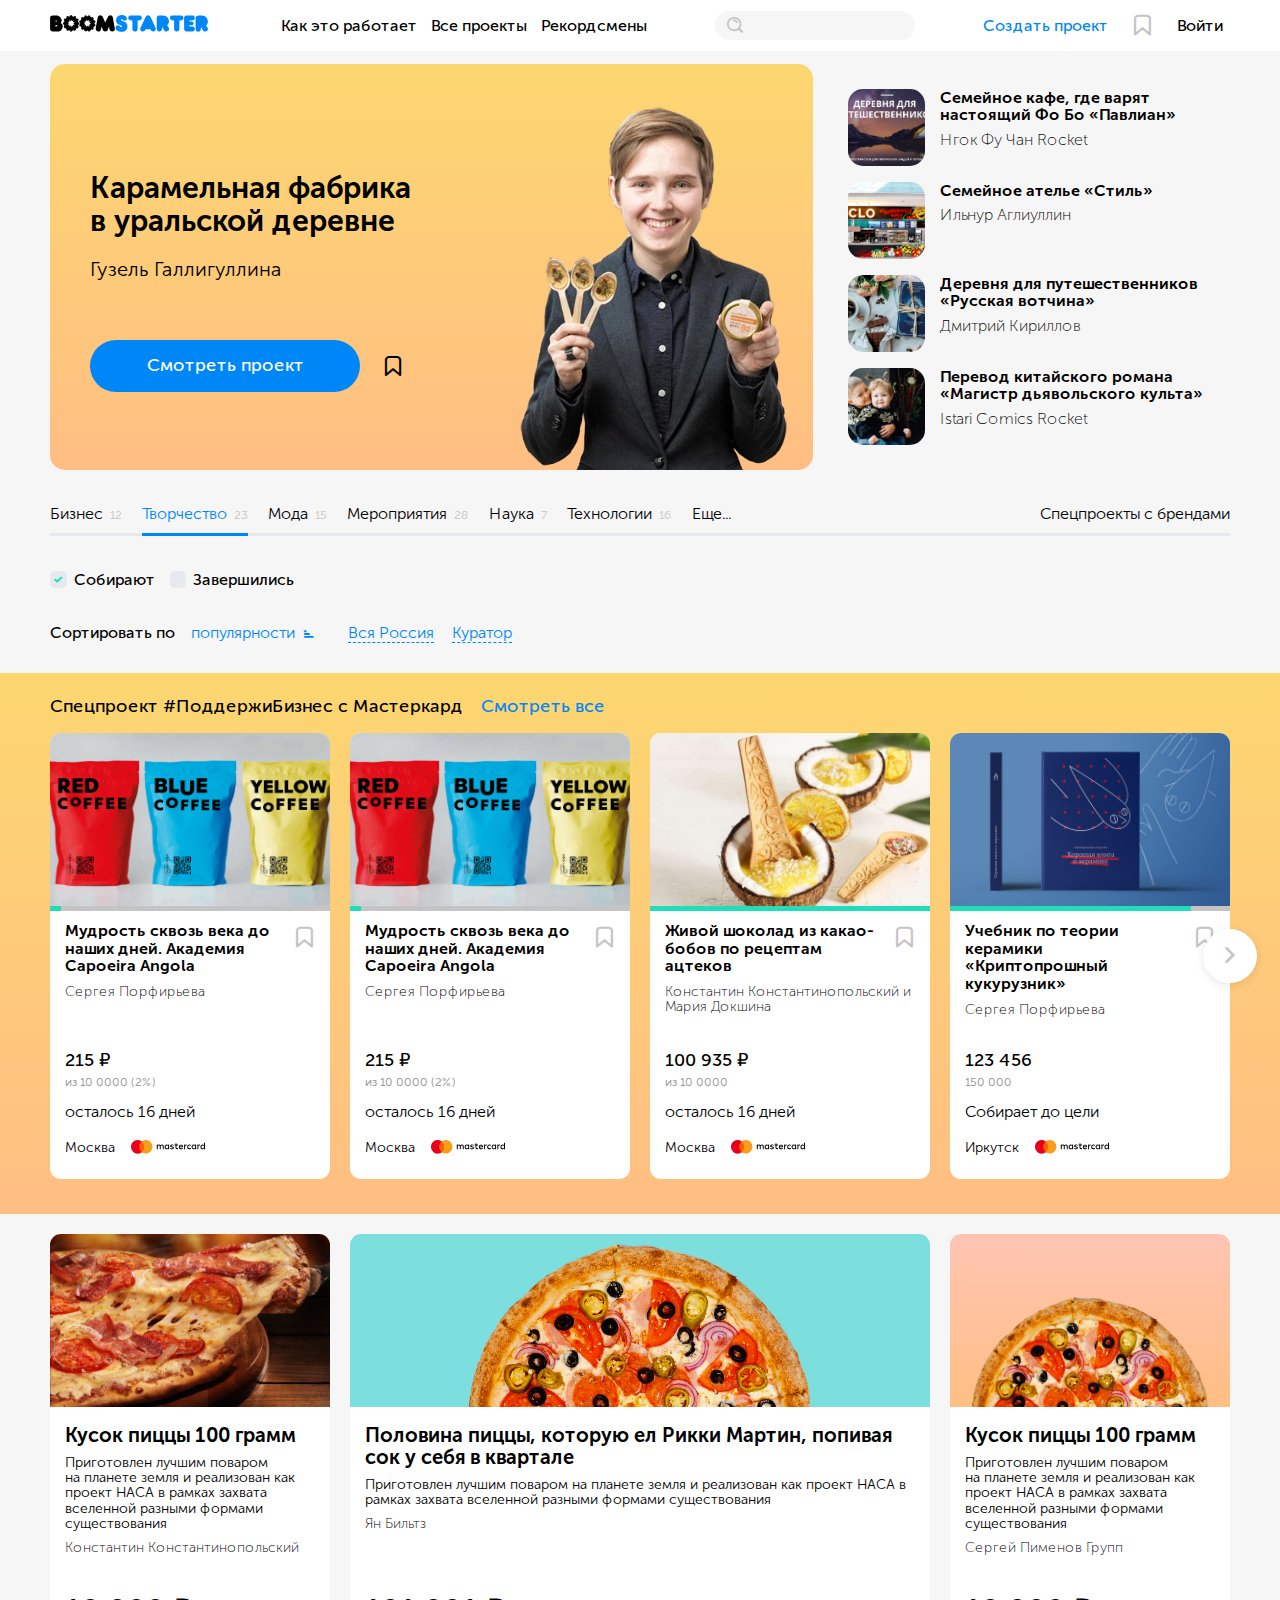
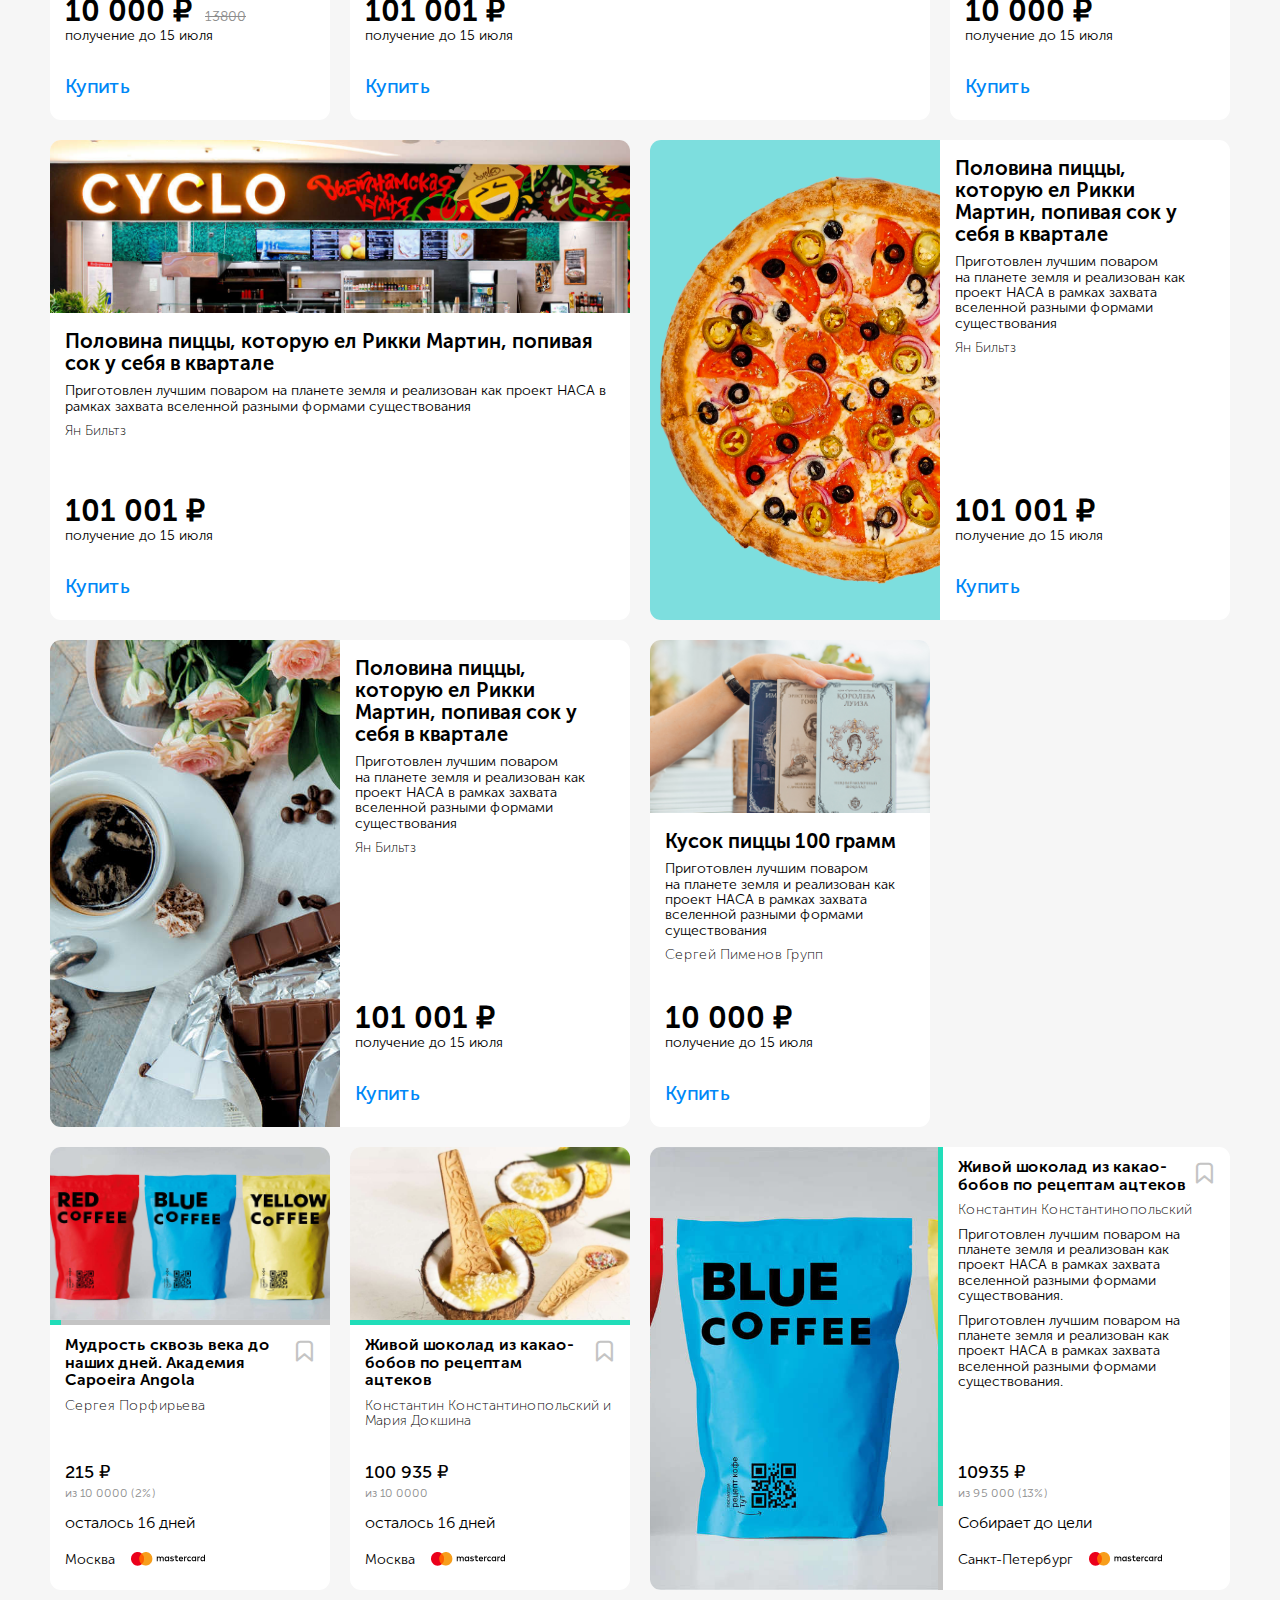
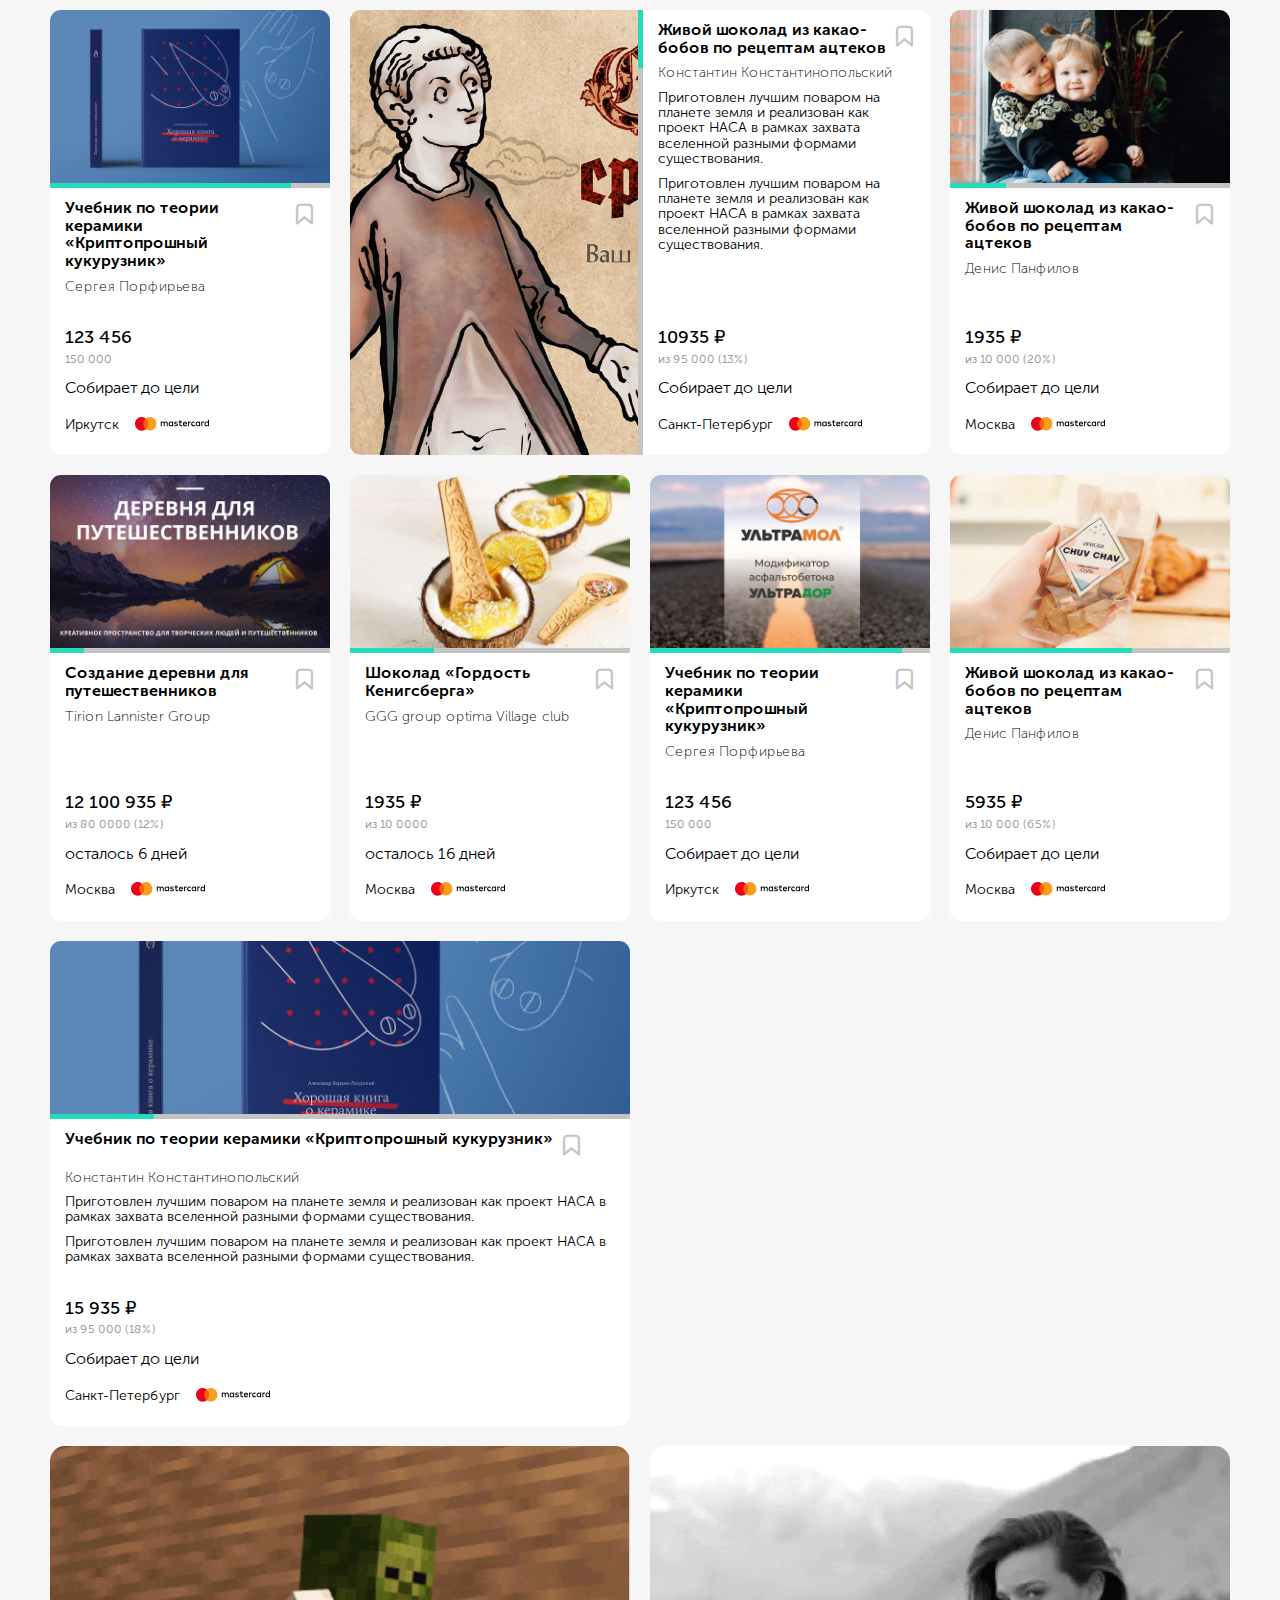
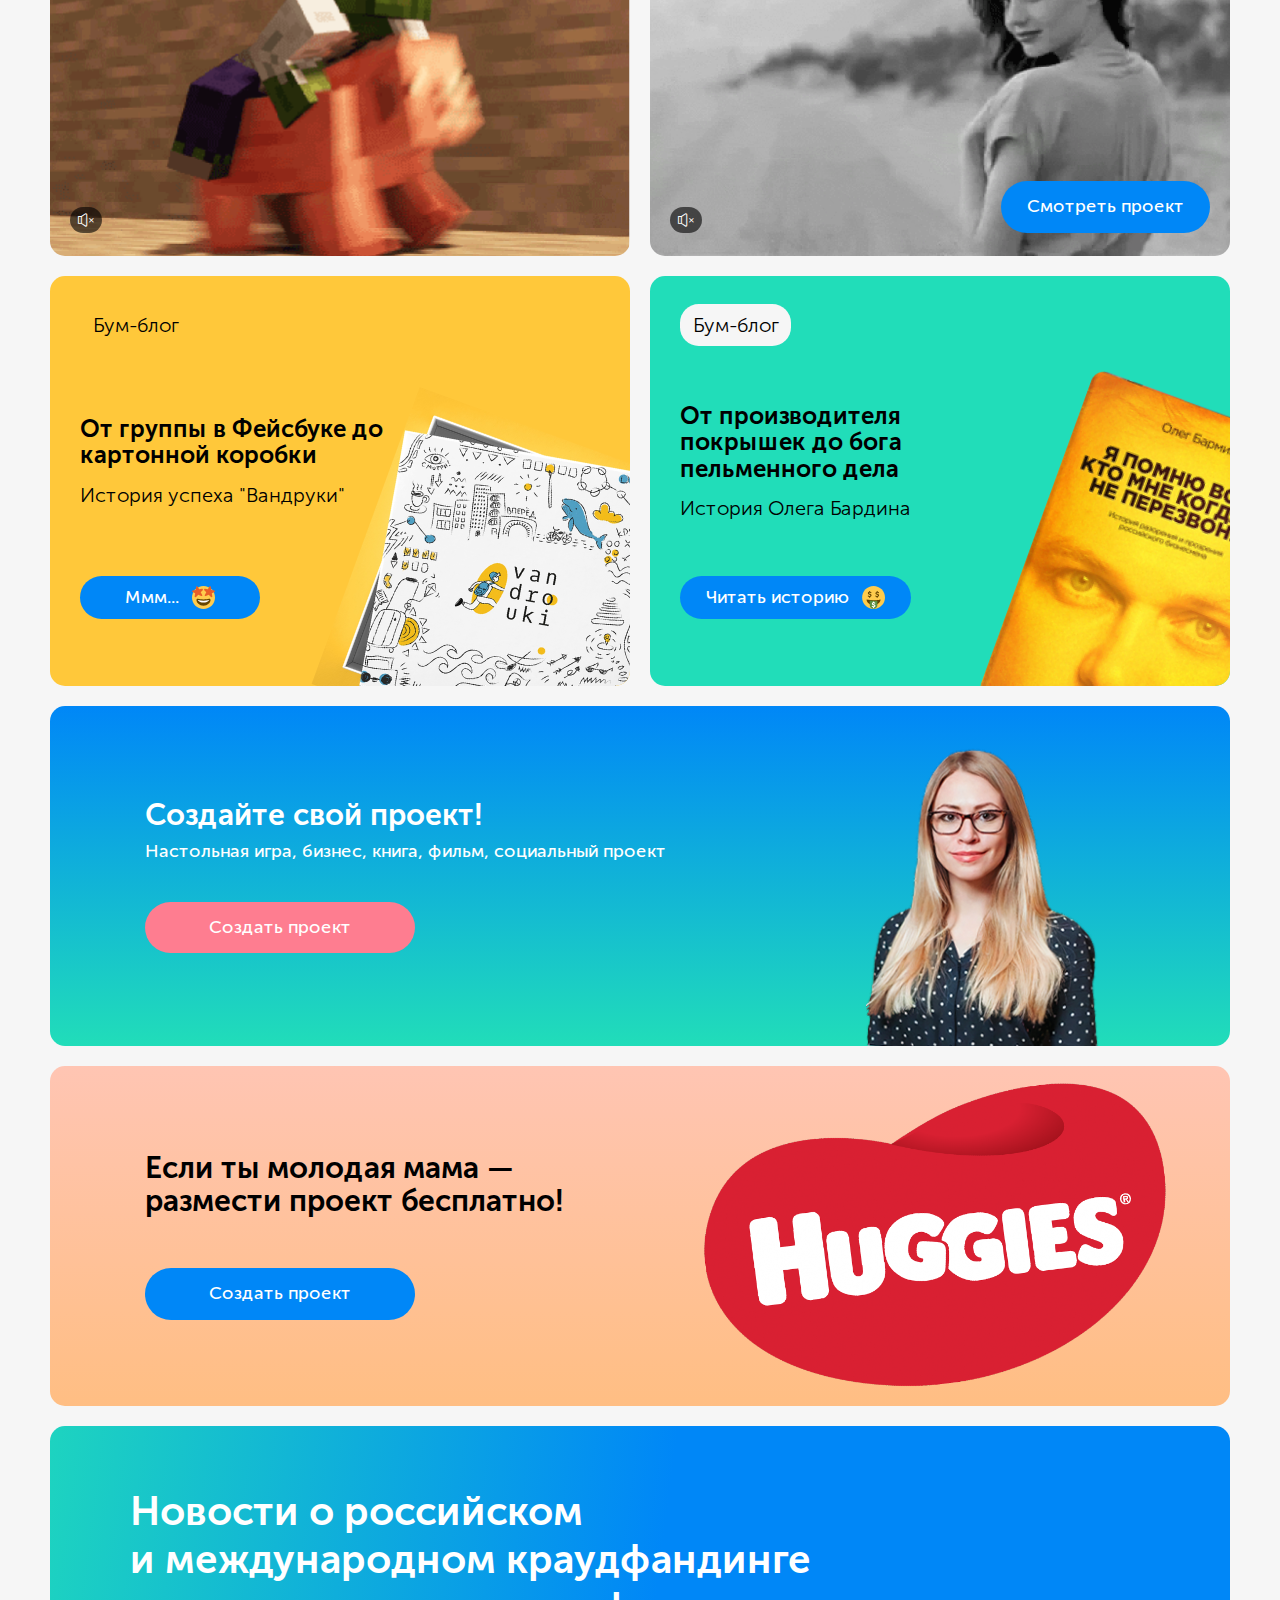
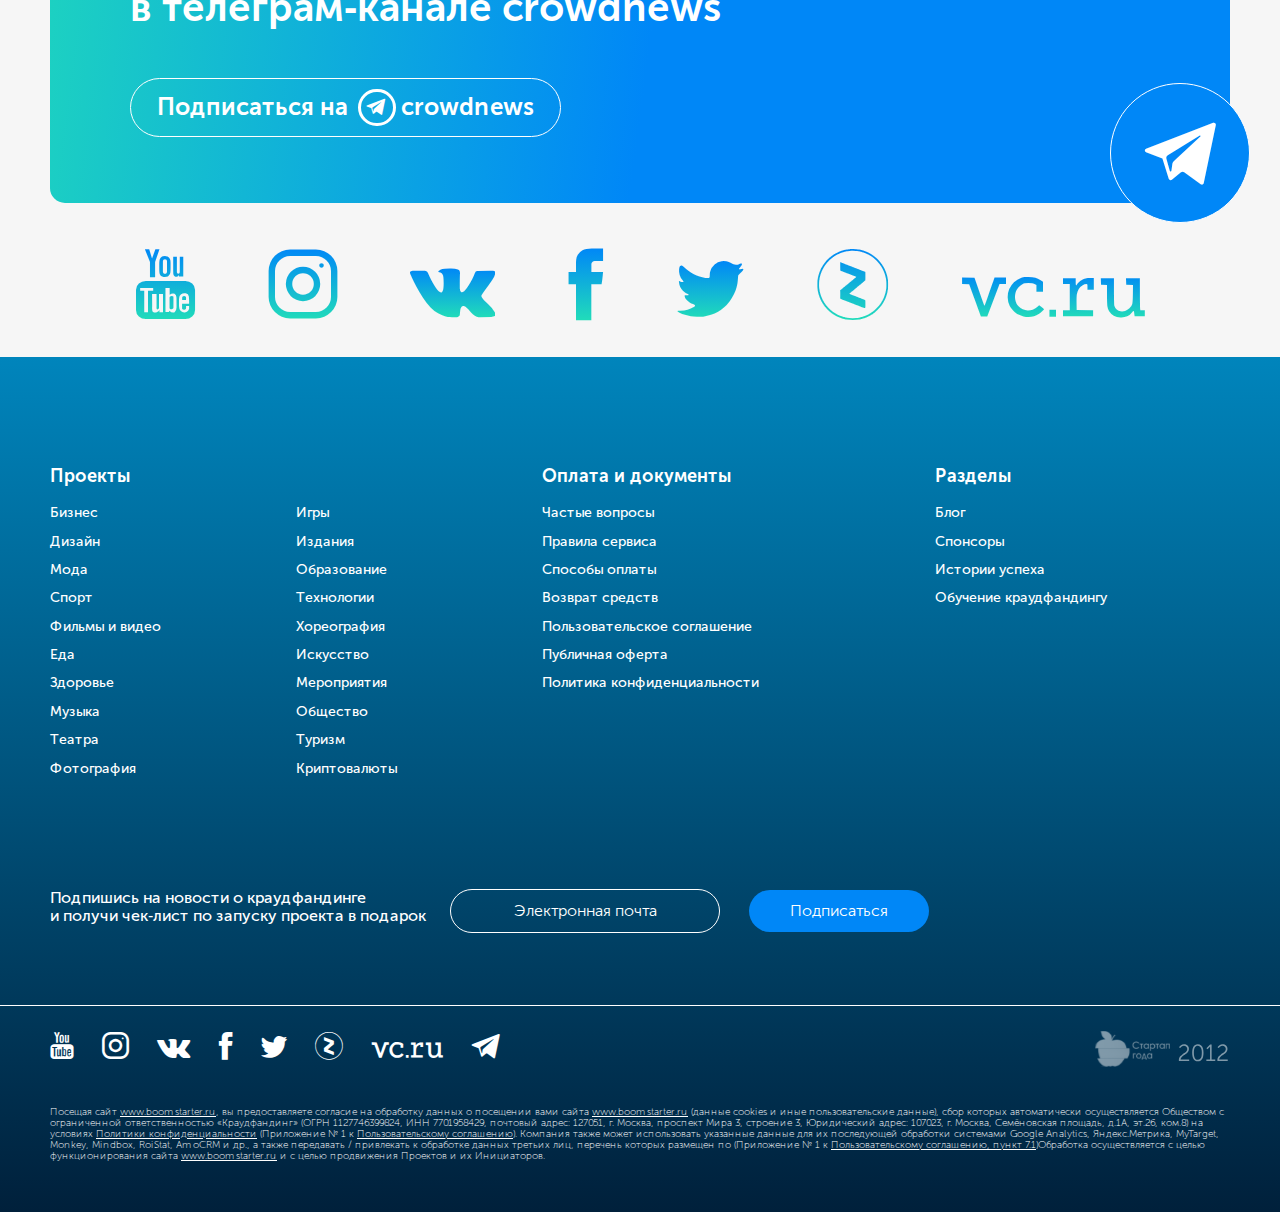
==== commit 52745ff9: "доделала адаптив баннера телеграм, осталось вставить мокап и сделать его адаптив" ====
--- a/index.html
+++ b/index.html
@@ -1048,16 +1048,22 @@
             <!-- баннер с телеграмом -->
             <section class="container">
                 <div class="tlg-offer">
-                    <div class="tlg-offer__info">
-                        <h3 class="tlg-offer__title">Новости о&nbsp;российском <br>
-                            и&nbsp;международном краудфандинге <br>
-                            в&nbsp;телеграм&#8209;канале crowdnews</h3>
-                        <div class="tlg-offer__button">
-                            <a href="#" class="ui-button _outlined has-image -fit-content">Подписаться на <span class="icon icon-telegram"></span>crowdnews</a>
-                        </div>
-                    </div>
-                    <div class="tlg-offer__icon"><span class="icon icon-telegram"></span></div>
-                    <div class="tlg-offer__mockup"><img src="" alt=""></div>
+                    <div class="grid-row no-gap">
+                        <div class="span-8 sm-span-12">
+                            <div class="tlg-offer__info">
+                                <h3 class="tlg-offer__title">Новости о&nbsp;российском <br>
+                                    и&nbsp;международном краудфандинге <br>
+                                    в&nbsp;телеграм&#8209;канале crowdnews</h3>
+                                <div class="tlg-offer__button">
+                                    <a href="#" class="ui-button _outlined has-image -fit-content">Подписаться на <span class="icon icon-telegram"></span>crowdnews</a>
+                                </div>
+                            </div>
+                        </div>
+                        <div class="span-4 sm-span-12">
+                            <div class="tlg-offer__icon"><span class="icon icon-telegram"></span></div>
+                            <div class="tlg-offer__mockup"><img src="" alt=""></div>
+                        </div>
+                    </div>
                 </div>
             </section>
             <section class="container">
--- a/css/style.min.css
+++ b/css/style.min.css
@@ -1 +1 @@
-body{margin:0;padding:0;line-height:1.5;text-rendering:optimizeSpeed;min-height:100vh;scroll-behavior:smooth}*,*:after,*:before{-webkit-box-sizing:border-box;box-sizing:border-box}*:after,*:before{speak:none}input,button,a,select,textarea{outline:none}a{color:inherit;cursor:pointer;text-decoration:none;display:inline}p{margin:1em 0}button{border:none;background-color:transparent;cursor:pointer;display:block}address{font-style:normal}table,tr,th,td{border:none;padding:0;border-collapse:collapse;vertical-align:top}th{font-weight:normal}table{text-align:center}fieldset{border:none;padding:0;margin:0;min-width:auto}form,fieldset{max-width:100%}h1,h2,h3,h4,h5,h6,p{font-weight:normal;margin:0}html{font-family:sans-serif;-ms-text-size-adjust:100%;-webkit-text-size-adjust:100%}article,aside,details,figcaption,figure,footer,header,hgroup,main,menu,nav,section,summary{display:block}figure{margin:0}hr{-webkit-box-sizing:content-box;box-sizing:content-box;height:0;overflow:visible;margin:0;border:0}pre{font-family:monospace;font-size:1em;margin:0}abbr[title]{border-bottom:none;text-decoration:underline;-webkit-text-decoration:underline dotted;text-decoration:underline dotted}b,strong{font-weight:bold}code,kbd,samp{font-family:monospace;font-size:1em}pre{overflow-x:auto}small{font-size:80%}sub,sup{font-size:75%;line-height:0;position:relative;vertical-align:baseline}sub{bottom:-0.25em}sup{top:-0.5em}img{display:block;border-style:none;max-width:100%;height:auto}button,input,optgroup,select,textarea{font-family:inherit;font-size:100%;line-height:1;margin:0;padding:0;color:inherit;font:inherit}input,button{overflow:visible}button,select{text-transform:none}button,[type="button"],[type="reset"],[type="submit"]{-webkit-appearance:button}button::-moz-focus-inner,[type="button"]::-moz-focus-inner,[type="reset"]::-moz-focus-inner,[type="submit"]::-moz-focus-inner{border-style:none;padding:0}legend{-webkit-box-sizing:border-box;box-sizing:border-box;color:inherit;display:table;max-width:100%;padding:0;white-space:normal}progress{vertical-align:baseline}textarea{overflow:auto}[type="checkbox"],[type="radio"]{-webkit-box-sizing:border-box;box-sizing:border-box;padding:0}[type="number"]::-webkit-inner-spin-button,[type="number"]::-webkit-outer-spin-button{height:auto}[type="search"]{-webkit-appearance:textfield;outline-offset:-2px}[type="search"]::-webkit-search-decoration{-webkit-appearance:none}::-webkit-file-upload-button{-webkit-appearance:button;font:inherit}[hidden]{display:none}html{font-size:100%;font-size:16px}@media (max-width: 1199px){html{font-size:15.2px}}@media (max-width: 991px){html{font-size:14.4px}}@media (max-width: 767px){html{font-size:13.6px}}@media (max-width: 575px){html{font-size:12.8px}}body{line-height:1.1;font-family:"Museo Sans Cyrl","Roboto",Arial,sans-serif;background-color:#F6F6F6}ul{list-style:none;margin:0;padding:0}*{word-break:break-word;-webkit-transition:color 0.1s, background-color 0.1s, -webkit-box-shadow 0.1s;transition:color 0.1s, background-color 0.1s, -webkit-box-shadow 0.1s;-o-transition:color 0.1s, background-color 0.1s, box-shadow 0.1s;transition:color 0.1s, background-color 0.1s, box-shadow 0.1s;transition:color 0.1s, background-color 0.1s, box-shadow 0.1s, -webkit-box-shadow 0.1s}@font-face{font-family:'Museo Sans Cyrl';font-weight:100;font-style:normal;font-display:swap;src:url("../fonts/MuseoSansCyrl-100.eot");src:local("MuseoSansCyrl-100"),url("../fonts/MuseoSansCyrl-100.eot?#iefix") format("embedded-opentype"),url("../fonts/MuseoSansCyrl-100.woff") format("woff"),url("../fonts/MuseoSansCyrl-100.ttf") format("truetype")}@font-face{font-family:'Museo Sans Cyrl';font-weight:100;font-style:italic;font-display:swap;src:url("../fonts/MuseoSansCyrl-100Italic.eot");src:local("MuseoSansCyrl-100Italic"),url("../fonts/MuseoSansCyrl-100Italic.eot?#iefix") format("embedded-opentype"),url("../fonts/MuseoSansCyrl-100Italic.woff") format("woff"),url("../fonts/MuseoSansCyrl-100Italic.ttf") format("truetype")}@font-face{font-family:'Museo Sans Cyrl';font-weight:300;font-style:normal;font-display:swap;src:url("../fonts/MuseoSansCyrl-300.eot");src:local("MuseoSansCyrl-300"),url("../fonts/MuseoSansCyrl-300.eot?#iefix") format("embedded-opentype"),url("../fonts/MuseoSansCyrl-300.woff") format("woff"),url("../fonts/MuseoSansCyrl-300.ttf") format("truetype")}@font-face{font-family:'Museo Sans Cyrl';font-weight:300;font-style:italic;font-display:swap;src:url("../fonts/MuseoSansCyrl-300Italic.eot");src:local("MuseoSansCyrl-300Italic"),url("../fonts/MuseoSansCyrl-300Italic.eot?#iefix") format("embedded-opentype"),url("../fonts/MuseoSansCyrl-300Italic.woff") format("woff"),url("../fonts/MuseoSansCyrl-300Italic.ttf") format("truetype")}@font-face{font-family:'Museo Sans Cyrl';font-weight:500;font-style:normal;font-display:swap;src:url("../fonts/MuseoSansCyrl-500.eot");src:local("MuseoSansCyrl-500"),url("../fonts/MuseoSansCyrl-500.eot?#iefix") format("embedded-opentype"),url("../fonts/MuseoSansCyrl-500.woff") format("woff"),url("../fonts/MuseoSansCyrl-500.ttf") format("truetype")}@font-face{font-family:'Museo Sans Cyrl';font-weight:500;font-style:italic;font-display:swap;src:url("../fonts/MuseoSansCyrl-500Italic.eot");src:local("MuseoSansCyrl-500Italic"),url("../fonts/MuseoSansCyrl-500Italic.eot?#iefix") format("embedded-opentype"),url("../fonts/MuseoSansCyrl-500Italic.woff") format("woff"),url("../fonts/MuseoSansCyrl-500Italic.ttf") format("truetype")}@font-face{font-family:'Museo Sans Cyrl';font-weight:700;font-style:normal;font-display:swap;src:url("../fonts/MuseoSansCyrl-700.eot");src:local("MuseoSansCyrl-700"),url("../fonts/MuseoSansCyrl-700.eot?#iefix") format("embedded-opentype"),url("../fonts/MuseoSansCyrl-700.woff") format("woff"),url("../fonts/MuseoSansCyrl-700.ttf") format("truetype")}@font-face{font-family:'Museo Sans Cyrl';font-weight:700;font-style:italic;font-display:swap;src:url("../fonts/MuseoSansCyrl-700Italic.eot");src:local("MuseoSansCyrl-700Italic"),url("../fonts/MuseoSansCyrl-700Italic.eot?#iefix") format("embedded-opentype"),url("../fonts/MuseoSansCyrl-700Italic.woff") format("woff"),url("../fonts/MuseoSansCyrl-700Italic.ttf") format("truetype")}@font-face{font-family:'Museo Sans Cyrl';font-weight:900;font-style:normal;font-display:swap;src:url("../fonts/MuseoSansCyrl-900.eot");src:local("MuseoSansCyrl-900"),url("../fonts/MuseoSansCyrl-900.eot?#iefix") format("embedded-opentype"),url("../fonts/MuseoSansCyrl-900.woff") format("woff"),url("../fonts/MuseoSansCyrl-900.ttf") format("truetype")}@font-face{font-family:'Museo Sans Cyrl';font-weight:900;font-style:italic;font-display:swap;src:url("../fonts/MuseoSansCyrl-900Italic.eot");src:local("Museo Sans Cyrl 900 Italic"),local("MuseoSansCyrl-900Italic"),url("../fonts/MuseoSansCyrl-900Italic.eot?#iefix") format("embedded-opentype"),url("../fonts/MuseoSansCyrl-900Italic.woff") format("woff"),url("../fonts/MuseoSansCyrl-900Italic.ttf") format("truetype")}@font-face{font-family:'Rotonda';font-weight:600;font-style:normal;font-display:swap;src:url("../fonts/RotonBold.eot");src:url("../fonts/RotonBold.eot?#iefix") format("embedded-opentype"),url("../fonts/RotonBold.woff") format("woff"),url("../fonts/RotonBold.ttf") format("truetype")}@font-face{font-family:'Rotonda';font-weight:400;font-style:normal;font-display:swap;src:url("../fonts/RotonReg.eot");src:url("../fonts/RotonReg.eot?#iefix") format("embedded-opentype"),url("../fonts/RotonReg.woff") format("woff"),url("../fonts/RotonReg.ttf") format("truetype")}@-webkit-keyframes rotation{0%{-webkit-transform:rotate(0deg);transform:rotate(0deg)}100%{-webkit-transform:rotate(360deg);transform:rotate(360deg)}}@-o-keyframes rotation{0%{-o-transform:rotate(0deg);transform:rotate(0deg)}100%{-o-transform:rotate(360deg);transform:rotate(360deg)}}@keyframes rotation{0%{-webkit-transform:rotate(0deg);-o-transform:rotate(0deg);transform:rotate(0deg)}100%{-webkit-transform:rotate(360deg);-o-transform:rotate(360deg);transform:rotate(360deg)}}.bg-white{background-color:#fff}.bg-white.ui-button{background-color:#fff}@media (hover: hover){.bg-white.ui-button:hover{background-color:#ebebeb}}.bg-black{background-color:#000}.bg-black.ui-button{background-color:#000}@media (hover: hover){.bg-black.ui-button:hover{background-color:#000}}.bg-grey{background-color:#C4C4C4}.bg-grey.ui-button{background-color:#C4C4C4}@media (hover: hover){.bg-grey.ui-button:hover{background-color:#b0b0b0}}.bg-grey-light{background-color:#F6F6F6}.bg-grey-light.ui-button{background-color:#F6F6F6}@media (hover: hover){.bg-grey-light.ui-button:hover{background-color:#e2e2e2}}.bg-grey-light-2{background-color:#E6E9ED}.bg-grey-light-2.ui-button{background-color:#E6E9ED}@media (hover: hover){.bg-grey-light-2.ui-button:hover{background-color:#ced4dc}}.bg-grey-dark{background-color:#8d8d8d}.bg-grey-dark.ui-button{background-color:#8d8d8d}@media (hover: hover){.bg-grey-dark.ui-button:hover{background-color:#797979}}.bg-grey-darker{background-color:#53565A}.bg-grey-darker.ui-button{background-color:#53565A}@media (hover: hover){.bg-grey-darker.ui-button:hover{background-color:#3f4245}}.bg-primary{background-color:#0087F7}.bg-primary.ui-button{background-color:#0087F7}@media (hover: hover){.bg-primary.ui-button:hover{background-color:#0071ce}}.bg-yellow{background-color:#FFC83A}.bg-yellow.ui-button{background-color:#FFC83A}@media (hover: hover){.bg-yellow.ui-button:hover{background-color:#ffbd11}}.bg-yellow-light{background-color:#FCD770}.bg-yellow-light.ui-button{background-color:#FCD770}@media (hover: hover){.bg-yellow-light.ui-button:hover{background-color:#fbcc48}}.bg-cyan{background-color:#21DDB9}.bg-cyan.ui-button{background-color:#21DDB9}@media (hover: hover){.bg-cyan.ui-button:hover{background-color:#1cba9b}}.bg-cyan-light{background-color:#7DDEDE}.bg-cyan-light.ui-button{background-color:#7DDEDE}@media (hover: hover){.bg-cyan-light.ui-button:hover{background-color:#5cd6d6}}.bg-peach{background-color:#FFC5B3}.bg-peach.ui-button{background-color:#FFC5B3}@media (hover: hover){.bg-peach.ui-button:hover{background-color:#ffa68a}}.bg-beige{background-color:#FFBE83}.bg-beige.ui-button{background-color:#FFBE83}@media (hover: hover){.bg-beige.ui-button:hover{background-color:#ffa95a}}.bg-pink{background-color:#FE7D90}.bg-pink.ui-button{background-color:#FE7D90}@media (hover: hover){.bg-pink.ui-button:hover{background-color:#fe556d}}.bg-red{background-color:#E41E0A}.bg-red.ui-button{background-color:#E41E0A}@media (hover: hover){.bg-red.ui-button:hover{background-color:#bd1908}}@media (hover: hover){.bg-primary.ui-button:hover{background-color:#219aff}}@media (hover: hover){.bg-red.ui-button:hover{background-color:#f63e2b}}.bg-gradient-primary-cyan{background-color:#0087f7;background:-webkit-gradient(linear, left top, left bottom, from(#0087F7), to(#21DDB9));background:-webkit-linear-gradient(top, #0087F7 0%, #21DDB9 100%);background:-o-linear-gradient(top, #0087F7 0%, #21DDB9 100%);background:linear-gradient(180deg, #0087F7 0%, #21DDB9 100%)}.bg-gradient-peach-beige{background-color:#ffc5b3;background:-webkit-gradient(linear, left top, left bottom, from(#FFC5B3), to(#FFBE83));background:-webkit-linear-gradient(top, #FFC5B3 0%, #FFBE83 100%);background:-o-linear-gradient(top, #FFC5B3 0%, #FFBE83 100%);background:linear-gradient(180deg, #FFC5B3 0%, #FFBE83 100%)}.bg-gradient-yellow-light-beige{background-color:#fcd770;background:-webkit-gradient(linear, left top, left bottom, from(#FCD770), to(#FFBE83));background:-webkit-linear-gradient(top, #FCD770 0%, #FFBE83 100%);background:-o-linear-gradient(top, #FCD770 0%, #FFBE83 100%);background:linear-gradient(180deg, #FCD770 0%, #FFBE83 100%)}.bg-yellow,.bg-yellow-light,.bg-peach,.bg-beige,.bg-cyan,.bg-gradient-peach-beige,.bg-gradient-yellow-light-yellow{color:#000}.bg-primary,.bg-gradient-primary-cyan,.bg-red{color:#fff}@font-face{font-family:'icomoon';font-weight:normal;font-style:normal;font-display:block;src:url("../fonts/icomoon.ttf?yp3li4") format("truetype"),url("../fonts/icomoon.woff?yp3li4") format("woff"),url("../fonts/icomoon.svg?yp3li4#icomoon") format("svg")}.icon{font-family:'icomoon' !important;speak:never;font-style:normal;font-weight:normal;font-variant:normal;text-transform:none;line-height:1;-webkit-font-smoothing:antialiased;-moz-osx-font-smoothing:grayscale}.icon-arrow-left:before{content:"\e908"}.icon-arrow-right:before{content:"\e909"}.icon-bookmark:before{content:"\e90a"}.icon-bookmark-filled:before{content:"\e90b"}.icon-check:before{content:"\e90c"}.icon-heart:before{content:"\e90d"}.icon-loader:before{content:"\e90e"}.icon-sorting:before{content:"\e90f"}.icon-search:before{content:"\e910"}.icon-sound-off:before{content:"\e911"}.icon-sound-on:before{content:"\e912"}.icon-facebook:before{content:"\e900"}.icon-instagram:before{content:"\e901"}.icon-telegram:before{content:"\e902"}.icon-twitter:before{content:"\e903"}.icon-vcru:before{content:"\e904"}.icon-vkontakte:before{content:"\e905"}.icon-youtube:before{content:"\e906"}.icon-z:before{content:"\e907"}.emoji{width:1.3em;height:1.3em;-o-object-fit:contain;object-fit:contain;margin-left:0.7em}@media (hover: hover){*{scrollbar-color:#C4C4C4 #E6E9ED;scrollbar-width:thin}::-webkit-scrollbar{width:5px;height:5px;background-color:#E6E9ED}}@media (hover: hover) and (max-width: 575px){::-webkit-scrollbar{width:3.5px;height:3.5px}}@media (hover: hover){::-webkit-scrollbar-thumb{background:#C4C4C4;-webkit-border-radius:10px;border-radius:10px}::-webkit-scrollbar-track{background:#E6E9ED;-webkit-border-radius:10px;border-radius:10px}}.ui-button,.ui-input{display:inline-block;width:270px;min-width:180px;max-width:100%;padding:16px 26px;color:#fff;background-color:#0087F7;text-align:center;font-weight:500;font-style:normal;font-size:18px;-webkit-border-radius:2.5em;border-radius:2.5em}@media (hover: hover){.ui-button:hover,.ui-input:hover{background-color:#219aff}}@media (max-width: 575px){.ui-button,.ui-input{padding:12px 21px;font-size:14px}}@media (max-width: 479px){.ui-button,.ui-input{width:100%}}.ui-button.has-image,.ui-input.has-image{display:-webkit-box;display:-webkit-flex;display:-ms-flexbox;display:flex;-webkit-box-pack:center;-webkit-justify-content:center;-ms-flex-pack:center;justify-content:center;-webkit-box-align:center;-webkit-align-items:center;-ms-flex-align:center;align-items:center;padding:12px 26px}@media (max-width: 575px){.ui-button.has-image,.ui-input.has-image{padding:8px 21px}}.ui-button.has-image .emoji,.ui-input.has-image .emoji{margin-left:0.7em}.ui-button._outlined{font-weight:300;background-color:transparent;color:#0087F7;border:1px solid}.ui-input{font-weight:300;background-color:transparent;color:#000;border:1px solid #0087F7}.ui-input:hover{background-color:transparent}.ui-search{display:-webkit-box;display:-webkit-flex;display:-ms-flexbox;display:flex;width:200px;background-color:#F6F6F6;padding:6px 12px;-webkit-border-radius:2.5em;border-radius:2.5em}.ui-search .icon-search{margin-right:8px;color:#C4C4C4}.ui-search input{max-width:-webkit-calc(100% - 20px);max-width:calc(100% - 20px);-webkit-box-flex:1;-webkit-flex:1 1 auto;-ms-flex:1 1 auto;flex:1 1 auto;border:none}.ui-search input::-webkit-textfield-decoration-container{background-color:#F6F6F6}.ui-icon-button{padding:5px 8px;line-height:1}.ui-icon-button._turn-sound.is-sound-off .icon-sound-on{display:none}.ui-icon-button._turn-sound.is-sound-off .icon-sound-off{display:block}.ui-icon-button._turn-sound.is-sound-on .icon-sound-on{display:block}.ui-icon-button._turn-sound.is-sound-on .icon-sound-off{display:none}.ui-icon-button._bookmark .icon-bookmark{display:block}.ui-icon-button._bookmark .icon-bookmark-filled{display:none}.ui-icon-button._bookmark.is-filled .icon-bookmark{display:none}.ui-icon-button._bookmark.is-filled .icon-bookmark-filled{display:block}.ui-arrow-left,.ui-arrow-right{width:3.375em;height:3.375em;background-color:#fff;color:#C4C4C4;-webkit-border-radius:50%;border-radius:50%;-webkit-box-shadow:0px 2px 10px rgba(0,0,0,0.1);box-shadow:0px 2px 10px rgba(0,0,0,0.1);-webkit-transition:0.3s;-o-transition:0.3s;transition:0.3s}@media (hover: hover){.ui-arrow-left:hover,.ui-arrow-right:hover{color:#21DDB9}}.ui-loading{display:-webkit-box;display:-webkit-flex;display:-ms-flexbox;display:flex;-webkit-box-pack:center;-webkit-justify-content:center;-ms-flex-pack:center;justify-content:center;-webkit-box-align:center;-webkit-align-items:center;-ms-flex-align:center;align-items:center;min-height:100px;color:#0087F7;font-size:2em;-webkit-animation-name:rotation;-o-animation-name:rotation;animation-name:rotation;-webkit-animation-duration:1.8s;-o-animation-duration:1.8s;animation-duration:1.8s;-webkit-animation-iteration-count:infinite;-o-animation-iteration-count:infinite;animation-iteration-count:infinite;-webkit-animation-timing-function:linear;-o-animation-timing-function:linear;animation-timing-function:linear}.ui-subjects{display:-webkit-box;display:-webkit-flex;display:-ms-flexbox;display:flex}@media (max-width: 991px){.ui-subjects{overflow-x:auto}.ui-subjects__btn{white-space:nowrap}}.ui-subjects__item{position:relative;padding-right:20px;font-weight:300;font-style:normal;font-size:16px}.ui-subjects__item::after{position:absolute;content:'';left:0;bottom:0;width:100%;height:3.6px;background-color:#E6E9ED}.ui-subjects__item:last-child{-webkit-box-flex:1;-webkit-flex:1 1 auto;-ms-flex:1 1 auto;flex:1 1 auto;padding-right:0}.ui-subjects__item:last-child .ui-subjects__btn{margin:0 0 0 auto}.ui-subjects__btn{position:relative;padding:10px 0 14px}@media (hover: hover){.ui-subjects__btn:hover{color:#0087F7}}.ui-subjects__btn::after{position:absolute;content:'';left:0;bottom:0;width:100%;height:3.6px;background-color:transparent;z-index:2}.ui-subjects__btn.is-active{color:#0087F7}.ui-subjects__btn.is-active::after{background-color:#0087F7}.ui-subjects__count{font-size:12px;color:#C4C4C4;margin-left:3px}.ui-subjects__item .ui-dropdown{top:35px;left:-17px}.ui-checkbox{display:-webkit-box;display:-webkit-flex;display:-ms-flexbox;display:flex;margin-right:15px;padding:5px 0;cursor:default}.ui-checkbox input{opacity:0;position:absolute}.ui-checkbox__custom{position:relative;width:1.03125em;height:1.03125em;display:inline-block;margin-right:7px;-webkit-border-radius:5px;border-radius:5px;background-color:#E6E9ED;color:#21DDB9}.ui-checkbox__custom .icon-check{position:absolute;top:55%;left:50%;-webkit-transform:translateX(-50%) translateY(-50%);-ms-transform:translateX(-50%) translateY(-50%);-o-transform:translateX(-50%) translateY(-50%);transform:translateX(-50%) translateY(-50%);font-size:0.5em;display:none}input:checked ~ .ui-checkbox__custom .icon-check{display:block}.ui-sorting{font-weight:300}.ui-sorting__control{color:#0087F7}.ui-sorting .icon-sorting{margin-left:0.5em;font-size:0.6em}.ui-sorting .ui-dropdown{top:100%;left:-17px}.ui-filter{display:-webkit-inline-box;display:-webkit-inline-flex;display:-ms-inline-flexbox;display:inline-flex;position:relative;margin-right:18px;font-weight:300}.ui-filter__control{color:#0087F7;border-bottom:1px dashed #0087F7}.ui-filter .ui-dropdown{top:100%;left:-17px}.ui-dropdown{position:absolute;display:none;width:-webkit-max-content;width:-moz-max-content;width:max-content;min-width:160px;max-width:200px;padding:5px 0;z-index:2;background-color:#fff;-webkit-border-radius:.6875em;border-radius:.6875em;font:inherit}.ui-dropdown__item{padding:6px 17px;cursor:default}.ui-dropdown__item.is-active{display:none}@media (hover: hover){.ui-dropdown__item:hover{color:#0087F7;background-color:#F6F6F6}}.has-dropdown{position:relative}.has-dropdown-on-hover:hover .ui-dropdown,.has-dropdown-on-hover:active .ui-dropdown{display:block}.hidden{display:none !important}@media (max-width: 1279px){.xl-hidden{display:none !important}.xl-block{display:block !important}}@media (max-width: 1199px){.lg-hidden{display:none !important}.lg-block{display:block !important}}@media (max-width: 991px){.md-hidden{display:none !important}.md-block{display:block !important}}@media (max-width: 767px){.sm-hidden{display:none !important}.sm-block{display:block !important}}@media (max-width: 575px){.xs-hidden{display:none !important}.xs-block{display:block !important}}.container{width:100%;max-width:1280px;padding:0 3.125em;margin:0 auto}@media (max-width: 575px){.container{padding:0 14px}}.grid-row{display:-ms-grid;display:grid;-ms-grid-columns:(1fr)[12];grid-template-columns:repeat(12, 1fr);grid-gap:1.25em;grid-auto-flow:row}.span-1{grid-column:span 1}.span-2{grid-column:span 2}.span-3{grid-column:span 3}.span-4{grid-column:span 4}.span-5{grid-column:span 5}.span-6{grid-column:span 6}.span-7{grid-column:span 7}.span-8{grid-column:span 8}.span-9{grid-column:span 9}.span-10{grid-column:span 10}.span-11{grid-column:span 11}.span-12{grid-column:span 12}@media (max-width: 1279px){.xl-span-1{grid-column:span 1}.xl-span-2{grid-column:span 2}.xl-span-3{grid-column:span 3}.xl-span-4{grid-column:span 4}.xl-span-5{grid-column:span 5}.xl-span-6{grid-column:span 6}.xl-span-7{grid-column:span 7}.xl-span-8{grid-column:span 8}.xl-span-9{grid-column:span 9}.xl-span-10{grid-column:span 10}.xl-span-11{grid-column:span 11}.xl-span-12{grid-column:span 12}}@media (max-width: 1199px){.lg-span-1{grid-column:span 1}.lg-span-2{grid-column:span 2}.lg-span-3{grid-column:span 3}.lg-span-4{grid-column:span 4}.lg-span-5{grid-column:span 5}.lg-span-6{grid-column:span 6}.lg-span-7{grid-column:span 7}.lg-span-8{grid-column:span 8}.lg-span-9{grid-column:span 9}.lg-span-10{grid-column:span 10}.lg-span-11{grid-column:span 11}.lg-span-12{grid-column:span 12}}@media (max-width: 991px){.md-span-1{grid-column:span 1}.md-span-2{grid-column:span 2}.md-span-3{grid-column:span 3}.md-span-4{grid-column:span 4}.md-span-5{grid-column:span 5}.md-span-6{grid-column:span 6}.md-span-7{grid-column:span 7}.md-span-8{grid-column:span 8}.md-span-9{grid-column:span 9}.md-span-10{grid-column:span 10}.md-span-11{grid-column:span 11}.md-span-12{grid-column:span 12}}@media (max-width: 767px){.sm-span-1{grid-column:span 1}.sm-span-2{grid-column:span 2}.sm-span-3{grid-column:span 3}.sm-span-4{grid-column:span 4}.sm-span-5{grid-column:span 5}.sm-span-6{grid-column:span 6}.sm-span-7{grid-column:span 7}.sm-span-8{grid-column:span 8}.sm-span-9{grid-column:span 9}.sm-span-10{grid-column:span 10}.sm-span-11{grid-column:span 11}.sm-span-12{grid-column:span 12}}@media (max-width: 575px){.xs-span-1{grid-column:span 1}.xs-span-2{grid-column:span 2}.xs-span-3{grid-column:span 3}.xs-span-4{grid-column:span 4}.xs-span-5{grid-column:span 5}.xs-span-6{grid-column:span 6}.xs-span-7{grid-column:span 7}.xs-span-8{grid-column:span 8}.xs-span-9{grid-column:span 9}.xs-span-10{grid-column:span 10}.xs-span-11{grid-column:span 11}.xs-span-12{grid-column:span 12}}.grid{display:-ms-grid;display:grid;-ms-grid-columns:(1fr)[4];grid-template-columns:repeat(4, 1fr);grid-gap:1.25em;margin:1.25em 0;grid-auto-flow:dense}@media (max-width: 991px){.grid{-ms-grid-columns:(1fr)[3];grid-template-columns:repeat(3, 1fr)}}@media (max-width: 767px){.grid{-ms-grid-columns:(1fr)[2];grid-template-columns:repeat(2, 1fr)}}@media (max-width: 575px){.grid{grid-gap:.9375em}}.no-grid-gap,.no-gap{grid-gap:0}.grid-rewards{grid-auto-rows:minmax(480px, auto)}@media (max-width: 767px){.grid-rewards{grid-auto-rows:minmax(430px, auto)}}@media (max-width: 575px){.grid-rewards{grid-auto-rows:minmax(380px, auto)}}.grid-square-banners{-ms-grid-columns:1fr 1fr;grid-template-columns:1fr 1fr;grid-auto-rows:410px}@media (max-width: 991px){.grid-square-banners{-ms-grid-columns:1fr;grid-template-columns:1fr}}@media (max-width: 575px){.grid-square-banners{grid-auto-rows:minmax(210px, auto)}}.grid-special{grid-auto-columns:280px;-ms-grid-columns:280px;grid-template-columns:280px;grid-auto-flow:column;margin:0}@media (max-width: 991px){.grid-special{grid-auto-columns:260px;-ms-grid-columns:260px;grid-template-columns:260px}}@media (max-width: 767px){.grid-special{grid-auto-columns:238px;-ms-grid-columns:238px;grid-template-columns:238px}}@media (max-width: 575px){.grid-special{grid-auto-columns:185px;-ms-grid-columns:185px;grid-template-columns:185px}}.menu-bar{display:-webkit-box;display:-webkit-flex;display:-ms-flexbox;display:flex;-webkit-flex-wrap:nowrap;-ms-flex-wrap:nowrap;flex-wrap:nowrap;-webkit-box-pack:justify;-webkit-justify-content:space-between;-ms-flex-pack:justify;justify-content:space-between;-webkit-box-align:center;-webkit-align-items:center;-ms-flex-align:center;align-items:center}.menu-bar__item._open-search{margin-right:10px}.menu-bar._mobile{display:-webkit-box;display:-webkit-flex;display:-ms-flexbox;display:flex;-webkit-flex-wrap:nowrap;-ms-flex-wrap:nowrap;flex-wrap:nowrap;-webkit-box-pack:start;-webkit-justify-content:flex-start;-ms-flex-pack:start;justify-content:flex-start;-webkit-box-align:center;-webkit-align-items:center;-ms-flex-align:center;align-items:center;overflow-x:auto;white-space:nowrap}.menu-bar__item._open-search,.menu-bar__item._search,.menu-bar__item._bookmark{color:#C4C4C4}.menu-bar__item._create{color:#0087F7}@media (hover: hover){.menu-bar__item:hover{color:#0087F7}}.menu-bar__item a{display:block}.menu-bar__item._logo{margin-right:35px;margin-right:auto}.menu-bar__item._logo a{padding:15px 5px 15px 0}.menu-bar__item._logo img,.menu-bar__item._logo svg{max-width:160px;max-height:17px}.menu-bar__item:not(._logo) a{padding:15px 7px}.menu-bar__item._search{margin:auto}.menu-bar__item._search input{color:#000}.menu-bar__item._bookmark{margin:0 10px;font-size:1.3em}nav:nth-child(2){border-top:1px solid #C4C4C4}@media (max-width: 1199px){.menu-bar__item._search{margin-right:15px}}@media (max-width: 479px){.menu-bar__item._open-search{font-size:1.3em;margin-right:0}.menu-bar__item._bookmark{margin:0 5px}}.main{display:-ms-grid;display:grid;-ms-grid-columns:2fr 1fr;grid-template-columns:2fr 1fr;-ms-grid-rows:minmax(400px, auto);grid-template-rows:minmax(400px, auto);grid-gap:35px;margin:13px 0 20px}@media (max-width: 1199px){.main{-ms-grid-columns:100%;grid-template-columns:100%;-ms-grid-rows:minmax(380px, auto);grid-template-rows:minmax(380px, auto);margin-top:0}}.main-banner{display:-webkit-box;display:-webkit-flex;display:-ms-flexbox;display:flex;-webkit-flex-wrap:nowrap;-ms-flex-wrap:nowrap;flex-wrap:nowrap;-webkit-border-radius:.9375em;border-radius:.9375em}.main-banner>.grid-row{min-height:100%}.main-banner__info{height:100%;display:-webkit-box;display:-webkit-flex;display:-ms-flexbox;display:flex;-webkit-box-orient:vertical;-webkit-box-direction:normal;-webkit-flex-direction:column;-ms-flex-direction:column;flex-direction:column;-webkit-box-pack:center;-webkit-justify-content:center;-ms-flex-pack:center;justify-content:center;padding:45px 20px 15px 40px}.main-banner__title{font-weight:700;font-style:normal;font-size:30px;margin-bottom:20px}.main-banner__desc{font-weight:300;font-style:normal;font-size:20px}.main-banner__button{margin-top:60px;display:-webkit-box;display:-webkit-flex;display:-ms-flexbox;display:flex;-webkit-box-align:center;-webkit-align-items:center;-ms-flex-align:center;align-items:center}.main-banner .ui-icon-button._bookmark{font-size:1.25em;margin-left:15px;color:#000}@media (hover: hover){.main-banner .ui-icon-button._bookmark:hover{color:#fff}}.main-banner__img{height:100%;display:-webkit-box;display:-webkit-flex;display:-ms-flexbox;display:flex}.main-banner__img-bg{width:90%;height:90%;margin:auto auto 0;background-repeat:no-repeat;background-position:bottom center;-webkit-background-size:contain;background-size:contain}@media (max-width: 991px){.main-banner__info{padding-left:30px}}@media (max-width: 767px){.main-banner{display:-webkit-box;display:-webkit-flex;display:-ms-flexbox;display:flex;-webkit-box-orient:vertical;-webkit-box-direction:normal;-webkit-flex-direction:column;-ms-flex-direction:column;flex-direction:column}.main-banner__info{padding-top:25px;padding-left:20px}.main-banner__title{font-size:25px;margin-bottom:15px}.main-banner__desc{font-size:15px}.main-banner__button{font-size:15px;margin-top:25px}.main-banner__img-bg{max-width:90%;max-height:90%;width:200px;height:200px}}@media (max-width: 575px){.main-banner__title{font-size:20px}.main-banner__desc{font-size:14px}.main-banner__button{font-size:14px}}.sm-cards{padding:25px 0}.sm-cards__grid{display:-ms-grid;display:grid;-ms-grid-rows:minmax(77px, auto);grid-template-rows:minmax(77px, auto);grid-gap:16px}.sm-cards__item{position:relative;display:-ms-grid;display:grid;-ms-grid-columns:78px auto;grid-template-columns:78px auto;grid-gap:14px}@media (hover: hover){.sm-cards__item a:hover{color:#0087F7}}.sm-cards__item a::after{position:absolute;content:'';top:0;right:0;bottom:0;left:0}.sm-cards img{width:77px;height:77px;-o-object-fit:cover;object-fit:cover;-webkit-border-radius:.9375em;border-radius:.9375em}.sm-cards__title{font-weight:700;margin-bottom:7px;overflow:hidden;-o-text-overflow:ellipsis;text-overflow:ellipsis;display:-webkit-box;-webkit-line-clamp:2;-webkit-box-orient:vertical}.sm-cards__author{font-weight:100}@media (max-width: 1199px){.sm-cards{padding-top:0}.sm-cards__grid{-ms-grid-columns:1fr 1fr;grid-template-columns:1fr 1fr}}@media (max-width: 767px){.sm-cards__title{-webkit-line-clamp:3}}@media (max-width: 575px){.sm-cards{margin-left:-14px;margin-right:-14px;overflow-x:auto}.sm-cards__row{display:-webkit-box;display:-webkit-flex;display:-ms-flexbox;display:flex}.sm-cards__grid{-ms-grid-columns:117px;grid-template-columns:117px;grid-auto-columns:minmax(117px, auto);grid-auto-flow:column;padding-left:14px;padding-right:14px}.sm-cards img{width:116px;height:116px}.sm-cards__item{-ms-grid-columns:1fr;grid-template-columns:1fr;grid-gap:8px}.sm-cards__info{font-size:12px}}.spec-hero{position:relative;height:480px;background-color:#FFEFE1;overflow:hidden}.spec-hero .container{position:relative;height:100%}.spec-hero__decor-heart,.spec-hero__decor-ellipse-big,.spec-hero__decor-ellipse-small{position:absolute;background-repeat:no-repeat;-webkit-background-size:contain;background-size:contain}.spec-hero__decor-heart{width:947px;height:578px;background-image:url(../img/spec-banner/huggies-transparent-decor.svg);bottom:-350px;right:-330px;z-index:4}.spec-hero__decor-ellipse-big{width:847px;height:1296px;top:-300px;left:750px;border:1px dashed #E41E0A;-webkit-border-radius:50%;border-radius:50%;-webkit-transform:rotate(-61.4deg);-ms-transform:rotate(-61.4deg);-o-transform:rotate(-61.4deg);transform:rotate(-61.4deg)}.spec-hero__decor-ellipse-small{width:537px;height:428px;left:800px;top:264px;border:1px dashed #E41E0A;-webkit-border-radius:50%;border-radius:50%;-webkit-transform:rotate(-3.94deg);-ms-transform:rotate(-3.94deg);-o-transform:rotate(-3.94deg);transform:rotate(-3.94deg)}.spec-hero__info{display:-webkit-box;display:-webkit-flex;display:-ms-flexbox;display:flex;-webkit-box-orient:vertical;-webkit-box-direction:normal;-webkit-flex-direction:column;-ms-flex-direction:column;flex-direction:column;-webkit-box-pack:justify;-webkit-justify-content:space-between;-ms-flex-pack:justify;justify-content:space-between;height:100%;z-index:8}.spec-hero__logo{display:-webkit-box;display:-webkit-flex;display:-ms-flexbox;display:flex;-webkit-box-align:center;-webkit-align-items:center;-ms-flex-align:center;align-items:center;padding-top:50px}.spec-hero__logo-huggies{max-width:100px;max-height:60px}.spec-hero__logo-modul{max-width:195px;max-height:35px}.spec-hero__logo .plus{margin:0 16px;font-family:"Rotonda","Roboto",Arial,sans-serif}.spec-hero__title{margin:50px 0 25px;display:-webkit-box;display:-webkit-flex;display:-ms-flexbox;display:flex;-webkit-box-orient:vertical;-webkit-box-direction:reverse;-webkit-flex-direction:column-reverse;-ms-flex-direction:column-reverse;flex-direction:column-reverse}.spec-hero__name{color:#E41E0A;font-weight:900;font-style:normal;font-size:50px}.spec-hero__subtitle{color:#53565A;font-weight:500;font-style:normal;font-size:28px;letter-spacing:0.015em}.spec-hero__button{margin-bottom:100px}.spec-hero .ui-button{font-weight:700;font-style:normal;font-size:16px;background-color:#E41E0A}.spec-hero .ui-button:hover{background-color:#f63e2b}.spec-hero__image{position:absolute;top:20px;left:639px;width:481px;height:681px;-o-object-fit:contain;object-fit:contain;z-index:2}.spec-hero__author{position:absolute;top:45px;right:7px;max-width:130px;color:#53565A;font-family:"Rotonda","Roboto",Arial,sans-serif;z-index:8}.spec-hero__author-name{margin-bottom:10px;font-weight:700;font-style:normal;font-size:20px}.spec-hero__author-desc{font-weight:400;font-style:normal;font-size:14px;line-height:18px}.spec-hero__infographics{position:absolute;bottom:0;left:0;z-index:6;padding-left:inherit}.spec-hero .infographics{position:relative;width:-webkit-fit-content;width:-moz-fit-content;width:fit-content;background-color:#fff}.spec-hero .infographics:before,.spec-hero .infographics:after{position:absolute;content:'';top:0;bottom:0}.spec-hero .infographics:before{background-color:#fff;left:-400px;width:400px;height:100%}.spec-hero .infographics:after{width:0;top:0;right:-48px;border-top:71px solid transparent;border-left:49px solid #fff}@media (max-width: 1199px){.spec-hero__image{height:470px;width:330px;left:62%}.spec-hero__author{top:30px;left:56%;right:28%}.spec-hero__decor-ellipse-big{height:950px;width:650px;top:0%;left:70%}.spec-hero__decor-ellipse-small{left:60%;right:-10%;top:44%;bottom:-18%}}@media (max-width: 991px){.spec-hero{height:410px}.spec-hero__decor-heart{width:665px;height:406px;bottom:-50%}.spec-hero .container{padding:0 31px}.spec-hero__logo{padding-top:30px}.spec-hero__logo-huggies{width:82px;height:50px}.spec-hero__logo-modul{width:164px;height:30px}.spec-hero__name{font-size:42px}.spec-hero__subtitle{font-size:23px}.spec-hero__author{margin-top:0}.spec-hero__author-name{font-size:14px}.spec-hero__author-desc{font-size:12px}.spec-hero .ui-button{font-size:13px}}@media (max-width: 767px){.spec-hero{height:auto;height:568px}.spec-hero .container{padding:0 20px}.spec-hero__logo{padding-top:21px;-webkit-box-pack:center;-webkit-justify-content:center;-ms-flex-pack:center;justify-content:center}.spec-hero__logo-huggies{width:67px;height:41px}.spec-hero__logo-modul{width:141px;height:25px}.spec-hero__info{display:block;height:auto}.spec-hero__image{width:275px;height:390px;right:auto;top:34.5%;left:50%;-webkit-transform:translatex(-50%);-ms-transform:translatex(-50%);-o-transform:translatex(-50%);transform:translatex(-50%)}.spec-hero__title,.spec-hero__button{text-align:center}.spec-hero__title{margin:14px 0 16px}.spec-hero__button{margin-bottom:20px}.spec-hero__name{font-size:31px}.spec-hero__subtitle{font-size:13px}.spec-hero__author{position:relative;left:auto;right:auto;top:0}.spec-hero__author-name{margin-bottom:5px}.spec-hero .infographics::after{border-top-width:150px}.spec-hero__decor-heart{height:445px;width:519px;bottom:-29%;right:-75%}.spec-hero__decor-ellipse-big{left:25%;top:33%;width:464px;height:710px}}@media (max-width: 575px){.spec-hero__image{width:265px;height:370px}.spec-hero__infographics,.spec-hero .infographics{width:100%;-webkit-box-pack:center;-webkit-justify-content:center;-ms-flex-pack:center;justify-content:center;padding-left:0}}.infographics{display:-webkit-box;display:-webkit-flex;display:-ms-flexbox;display:flex;padding:13px 0}.infographics__item{display:-webkit-box;display:-webkit-flex;display:-ms-flexbox;display:flex;-webkit-box-align:center;-webkit-align-items:center;-ms-flex-align:center;align-items:center;min-width:170px;padding-right:25px}.infographics__item img{width:40px;height:40px;margin-right:10px;-o-object-fit:contain;object-fit:contain}.infographics__numbers{font-weight:600;font-style:normal;font-size:15px}.infographics__desc{font-weight:300;font-style:normal;font-size:12px}@media (max-width: 575px){.infographics__item{display:block;min-width:auto;min-width:30%;padding:10px;text-align:center}.infographics__item img{margin:0 auto 10px}}.control-content{margin:1.5625em 0 1.875em}.control-content__subjects-more{font-weight:300;font-style:normal;font-size:16px;margin:15px 0 25px}.control-content__status{font-size:16px;display:-webkit-box;display:-webkit-flex;display:-ms-flexbox;display:flex;margin:30px 0 0}.control-content__sorting{font-size:16px;display:-webkit-inline-box;display:-webkit-inline-flex;display:-ms-inline-flexbox;display:inline-flex;margin-top:1.875em;margin-right:1.875em}.control-content__sorting .ui-sorting{margin-left:1em}@media (max-width: 575px){.control-content__sorting{margin-right:0}}.control-content__filter{margin-top:1.875em;font-size:16px;display:-webkit-inline-box;display:-webkit-inline-flex;display:-ms-inline-flexbox;display:inline-flex}@media (max-width: 575px){.control-content__filter{margin:1em 0 1.875em}}.slider{position:relative}.slider__wrapper{overflow:hidden}.slider__row{grid-auto-flow:column}.slider__controls [class*="ui-arrow-"]{position:absolute;top:50%}.slider__controls [class*="ui-arrow-"]:disabled{display:none}.slider__controls .ui-arrow-left{left:0;-webkit-transform:translateY(-50%) translateX(-50%);-ms-transform:translateY(-50%) translateX(-50%);-o-transform:translateY(-50%) translateX(-50%);transform:translateY(-50%) translateX(-50%)}@media (max-width: 575px){.slider__controls .ui-arrow-left{-webkit-transform:translateY(-50%) translateX(-25%);-ms-transform:translateY(-50%) translateX(-25%);-o-transform:translateY(-50%) translateX(-25%);transform:translateY(-50%) translateX(-25%)}}.slider__controls .ui-arrow-right{right:0;-webkit-transform:translateY(-50%) translateX(50%);-ms-transform:translateY(-50%) translateX(50%);-o-transform:translateY(-50%) translateX(50%);transform:translateY(-50%) translateX(50%)}@media (max-width: 575px){.slider__controls .ui-arrow-right{-webkit-transform:translateY(-50%) translateX(25%);-ms-transform:translateY(-50%) translateX(25%);-o-transform:translateY(-50%) translateX(25%);transform:translateY(-50%) translateX(25%)}}.special{padding:1.4375em 0 2.1875em}.special__heading{margin-bottom:16px;line-height:1.2}.special__title,.special__look-all{font-weight:500;font-style:normal;font-size:18px;display:inline}.special__title{margin-right:14px}.special__look-all{color:#0087F7}.special .grid-special{-webkit-transition:-webkit-transform 0.5s linear;transition:-webkit-transform 0.5s linear;-o-transition:-o-transform 0.5s linear;transition:transform 0.5s linear;transition:transform 0.5s linear, -webkit-transform 0.5s linear, -o-transform 0.5s linear}.special .slider__row{display:-webkit-box;display:-webkit-flex;display:-ms-flexbox;display:flex}@media (max-width: 1279px){.special .slider__wrapper{margin-left:-3.125em;margin-right:-3.125em}.special .slider .grid-special{padding:0 3.125em}}@media (max-width: 575px){.special .slider__wrapper{margin:0px -14px}.special .slider .grid-special{padding:0 14px}}@media (hover: none){.special .slider__row{overflow-x:auto}.special .slider__controls{display:none}}@media (max-width: 575px){.special .card__title{font-size:14px}.special .card__ps img{font-size:10px}}.story{display:-webkit-box;display:-webkit-flex;display:-ms-flexbox;display:flex;-webkit-border-radius:.9375em;border-radius:.9375em;position:relative}.story__bg{position:absolute;top:0;bottom:0;left:0;right:0;overflow:hidden;-webkit-border-radius:inherit;border-radius:inherit}.story__bg img{position:absolute;bottom:-15%;right:-45px;-webkit-transform:rotate(20deg);-ms-transform:rotate(20deg);-o-transform:rotate(20deg);transform:rotate(20deg);max-width:55%;max-height:85%}.story__info{padding:28px 15px 20px 30px;display:-webkit-box;display:-webkit-flex;display:-ms-flexbox;display:flex;-webkit-box-orient:vertical;-webkit-box-direction:normal;-webkit-flex-direction:column;-ms-flex-direction:column;flex-direction:column;-webkit-box-pack:center;-webkit-justify-content:center;-ms-flex-pack:center;justify-content:center;max-width:60%;z-index:1}.story__blog{margin-bottom:auto}.story__blog a{display:inline-block;padding:.5em .625em;font-weight:300;font-style:normal;font-size:20px;-webkit-border-radius:.9375em;border-radius:.9375em}.story__title{font-weight:700;font-style:normal;font-size:24px;margin-bottom:15px}.story__desc{font-weight:300;font-style:normal;font-size:20px}.story__button{margin-top:auto;margin-bottom:47px}@media (max-width: 1199px){.story__bg img{max-width:45%;max-height:70%}.story__info{max-width:90%}}@media (max-width: 991px){.story__bg img{max-width:50%;max-height:90%}.story__info{max-width:70%}}@media (max-width: 575px){.story__blog a{font-size:10px}.story__info{padding:15px 10px 25px 20px;max-width:100%}.story__title{font-size:14px;margin-bottom:8px}.story__desc{font-size:12px}.story__button{margin-bottom:0}.story__bg img{max-width:40%;max-height:80%}}.banner{min-height:340px;margin:20px 0;-webkit-border-radius:.9375em;border-radius:.9375em}.banner__info{display:-webkit-box;display:-webkit-flex;display:-ms-flexbox;display:flex;height:100%;-webkit-box-orient:vertical;-webkit-box-direction:normal;-webkit-flex-direction:column;-ms-flex-direction:column;flex-direction:column;-webkit-box-pack:center;-webkit-justify-content:center;-ms-flex-pack:center;justify-content:center;padding:20px 20px 20px 95px}.banner__title{font-weight:700;font-style:normal;font-size:30px;margin-bottom:10px}.banner__desc{font-weight:500;font-style:normal;font-size:18px}.banner__button{margin-top:2.5em}.banner__img{display:-webkit-box;display:-webkit-flex;display:-ms-flexbox;display:flex;height:100%}.banner__img-bg{width:90%;height:90%;background-repeat:no-repeat;background-position:bottom center;-webkit-background-size:contain;background-size:contain;margin:auto auto 0}@media (max-width: 991px){.banner__info{padding-left:30px}}@media (max-width: 767px){.banner{min-height:290px}.banner__title{font-size:25px}.banner__desc{font-size:16px}}@media (max-width: 575px){.banner{min-height:250px}.banner__info{padding-left:20px}.banner__title{font-size:20px}}.banner._huggies .banner__img-bg{margin:auto;background-position:center}@media (max-width: 767px){.banner._huggies{display:-webkit-box;display:-webkit-flex;display:-ms-flexbox;display:flex;-webkit-box-orient:vertical;-webkit-box-direction:normal;-webkit-flex-direction:column;-ms-flex-direction:column;flex-direction:column;-webkit-box-pack:end;-webkit-justify-content:flex-end;-ms-flex-pack:end;justify-content:flex-end;min-height:330px}.banner._huggies .banner__info{padding-bottom:0}.banner._huggies .banner__img{display:-webkit-box;display:-webkit-flex;display:-ms-flexbox;display:flex;max-width:100%}.banner._huggies .banner__img-bg{-webkit-box-flex:1;-webkit-flex:1 1 auto;-ms-flex:1 1 auto;flex:1 1 auto;height:140px;background-position:bottom;background-position-y:20px}}.card{-webkit-border-radius:.6875em;border-radius:.6875em;display:-ms-grid;display:grid;-ms-grid-columns:1fr;grid-template-columns:1fr;-ms-grid-rows:10.8125em 5px auto;grid-template-rows:10.8125em 5px auto;background-color:#fff;-webkit-transition:-webkit-box-shadow 0.3s;transition:-webkit-box-shadow 0.3s;-o-transition:box-shadow 0.3s;transition:box-shadow 0.3s;transition:box-shadow 0.3s, -webkit-box-shadow 0.3s}@media (hover: hover){.card:hover{-webkit-box-shadow:0px 3px 4px rgba(0,0,0,0.25);box-shadow:0px 3px 4px rgba(0,0,0,0.25)}}.card__img{-webkit-border-radius:.6875em .6875em 0 0;border-radius:.6875em .6875em 0 0;overflow:hidden}.card__img a{width:100%;height:100%;overflow:hidden;display:-webkit-box;display:-webkit-flex;display:-ms-flexbox;display:flex;-webkit-box-pack:center;-webkit-justify-content:center;-ms-flex-pack:center;justify-content:center;-webkit-box-align:center;-webkit-align-items:center;-ms-flex-align:center;align-items:center}.card__img img{min-width:100%;min-height:100%;-o-object-fit:cover;object-fit:cover}.card__info{display:-webkit-box;display:-webkit-flex;display:-ms-flexbox;display:flex;-webkit-box-orient:vertical;-webkit-box-direction:normal;-webkit-flex-direction:column;-ms-flex-direction:column;flex-direction:column;padding:11px 15px 23px 15px}.card__progress{background-color:#C4C4C4;overflow:hidden}.card__progress hr{height:100%;background-color:#21DDB9}.card__title{display:-webkit-box;display:-webkit-flex;display:-ms-flexbox;display:flex;-webkit-flex-wrap:nowrap;-ms-flex-wrap:nowrap;flex-wrap:nowrap;font-weight:700;font-style:normal;font-size:16px;margin-bottom:9px}.card__title .ui-icon-button._bookmark{font-size:1.3em;-webkit-align-self:flex-start;-ms-flex-item-align:start;align-self:flex-start;margin-right:-8px;color:#C4C4C4}.card__title .ui-icon-button._bookmark .icon-bookmark-filled{color:#C4C4C4}@media (hover: hover){.card__title .ui-icon-button._bookmark:hover{color:#0087F7}}@media (hover: hover){.card__title>a:hover,.card__img:hover ~ .card__info .card__title>a{color:#0087F7}}.card__author,.card__desc{font-weight:300;font-style:normal;font-size:14px;margin-bottom:9px}.card__author{font-weight:100}.card__money{font-weight:400;font-style:normal;font-size:18px;margin-top:auto;padding-top:25px}.card__money-total{font-weight:300;font-style:normal;font-size:12px;color:#8d8d8d}.card__timing{margin:12px 0 10px;font-weight:300;font-style:normal;font-size:16px}.card__ps{display:-webkit-box;display:-webkit-flex;display:-ms-flexbox;display:flex;-webkit-flex-wrap:wrap;-ms-flex-wrap:wrap;flex-wrap:wrap;font-weight:300;font-style:normal;font-size:14px}.card__ps>*{margin-top:10px}.card__ps>*:first-child{margin-right:16px}.card__ps img{font-size:10px;max-width:7.6em;max-height:1.4em}.card._vertical-img{-ms-grid-columns:1fr 5px 1fr;grid-template-columns:1fr 5px 1fr;-ms-grid-rows:1fr;grid-template-rows:1fr}.card._vertical-img .card__progress hr{width:100%}.card._vertical-img .card__img{-webkit-border-radius:.6875em 0 0 .6875em;border-radius:.6875em 0 0 .6875em}@media (max-width: 575px){.card._vertical-img{-ms-grid-columns:1fr;grid-template-columns:1fr;-ms-grid-rows:10.8125em auto;grid-template-rows:10.8125em auto}.card._vertical-img .card__img{-webkit-border-radius:.6875em .6875em 0 0;border-radius:.6875em .6875em 0 0}}@media (max-width: 575px){.card{-ms-grid-rows:10.8125em auto;grid-template-rows:10.8125em auto}.card__progress{display:none}.card__info{padding:8px 8px 15px}.card__info>*{font-size:12px}.card__title .ui-icon-button._bookmark{display:none}.card__title,.card__author,.card__desc{margin-bottom:6px}.card__money{font-size:16px;padding-top:20px}.card__timing{margin-top:10px}.card__ps>*:first-child{margin-right:12px}.card__ps img{font-size:8px}.card.span-2 .card__title{font-size:15px}}.reward{-webkit-border-radius:.6875em;border-radius:.6875em;display:-ms-grid;display:grid;-ms-grid-columns:1fr;grid-template-columns:1fr;-ms-grid-rows:10.8125em auto;grid-template-rows:10.8125em auto;background-color:#fff;-webkit-transition:-webkit-box-shadow 0.3s;transition:-webkit-box-shadow 0.3s;-o-transition:box-shadow 0.3s;transition:box-shadow 0.3s;transition:box-shadow 0.3s, -webkit-box-shadow 0.3s}@media (hover: hover){.reward:hover{-webkit-box-shadow:0px 3px 4px rgba(0,0,0,0.25);box-shadow:0px 3px 4px rgba(0,0,0,0.25)}}.reward__img{-webkit-border-radius:.6875em .6875em 0 0;border-radius:.6875em .6875em 0 0;overflow:hidden}.reward__img a{overflow:hidden;display:-webkit-box;display:-webkit-flex;display:-ms-flexbox;display:flex;-webkit-box-pack:center;-webkit-justify-content:center;-ms-flex-pack:center;justify-content:center;-webkit-box-align:center;-webkit-align-items:center;-ms-flex-align:center;align-items:center;width:100%;height:100%}.reward__img img{min-width:100%;min-height:100%;-o-object-fit:cover;object-fit:cover}.reward__info{display:-webkit-box;display:-webkit-flex;display:-ms-flexbox;display:flex;-webkit-box-orient:vertical;-webkit-box-direction:normal;-webkit-flex-direction:column;-ms-flex-direction:column;flex-direction:column;padding:17px 15px 23px 15px}.reward__title{font-weight:600;font-style:normal;font-size:20px;margin-bottom:9px}@media (hover: hover){.reward__title>a:hover,.reward__img:hover ~ .reward__info .reward__title>a{color:#0087F7}}.reward__author,.reward__desc,.reward__timing{font-weight:300;font-style:normal;font-size:14px;margin-bottom:9px}.reward__author{font-weight:100}.reward__money{font-weight:700;font-style:normal;font-size:30px;margin-top:auto;padding-top:30px}.reward__money-old{font-weight:300;font-style:normal;font-size:14px;color:#8d8d8d;margin-left:5px;text-decoration:line-through}.reward__buy{font-size:20px;margin:23px 0 0;text-transform:capitalize;color:#0087F7}@media (max-width: 575px){.reward__info{padding:11px 9px 15px}.reward__info>*{font-size:12px}.reward__money{font-size:20px}.reward__buy{font-size:16px;text-transform:lowercase}.reward.span-2 .reward__info{padding:14px 13px}.reward.span-2 .reward__title{font-size:14px}}.reward._vertical-img{-ms-grid-columns:1fr 1fr;grid-template-columns:1fr 1fr;-ms-grid-rows:1fr;grid-template-rows:1fr}.reward._vertical-img .reward__img{-webkit-border-radius:.6875em 0 0 .6875em;border-radius:.6875em 0 0 .6875em}.reward._img-on-bg .reward__img a{-webkit-box-pack:center;-webkit-justify-content:center;-ms-flex-pack:center;justify-content:center;-webkit-box-align:baseline;-webkit-align-items:baseline;-ms-flex-align:baseline;align-items:baseline}.reward._img-on-bg img{max-width:85%;height:200%;min-height:auto;min-width:auto;-webkit-transform:translateY(10px);-ms-transform:translateY(10px);-o-transform:translateY(10px);transform:translateY(10px);-o-object-fit:contain;object-fit:contain}.reward._img-on-bg._vertical-img .reward__img a{-webkit-box-pack:start;-webkit-justify-content:flex-start;-ms-flex-pack:start;justify-content:flex-start;-webkit-box-align:center;-webkit-align-items:center;-ms-flex-align:center;align-items:center}.reward._img-on-bg._vertical-img img{height:85%;max-height:450px;max-width:200%;-webkit-transform:translateX(10px);-ms-transform:translateX(10px);-o-transform:translateX(10px);transform:translateX(10px)}@media (max-width: 767px){.reward._img-on-bg._vertical-img img{max-height:410px}}@media (max-width: 575px){.reward._img-on-bg._vertical-img img{max-height:365px}}.video-card{overflow:hidden;position:relative;-webkit-border-radius:.9375em;border-radius:.9375em}.video-card__link{width:100%;height:100%;display:-webkit-box;display:-webkit-flex;display:-ms-flexbox;display:flex;-webkit-box-pack:center;-webkit-justify-content:center;-ms-flex-pack:center;justify-content:center;-webkit-box-align:center;-webkit-align-items:center;-ms-flex-align:center;align-items:center}.video-card video{width:100%;height:100%;-o-object-fit:cover;object-fit:cover}.video-card .ui-icon-button._turn-sound{position:absolute;bottom:23px;left:20px;background-color:rgba(0,0,0,0.6);color:#fff;-webkit-border-radius:2.5em;border-radius:2.5em}.video-card .ui-button{position:absolute;bottom:23px;right:20px;width:auto}.tlg-offer{position:relative;padding:23px 15px 30px 80px;margin:20px 0;background-color:#0087F7;background-image:-webkit-linear-gradient(352.56deg, #21DDB9 -6.41%, #0087F7 51.15%);background-image:-o-linear-gradient(352.56deg, #21DDB9 -6.41%, #0087F7 51.15%);background-image:linear-gradient(97.44deg, #21DDB9 -6.41%, #0087F7 51.15%);color:#fff;-webkit-border-radius:.9375em;border-radius:.9375em}.tlg-offer__info{display:-webkit-box;display:-webkit-flex;display:-ms-flexbox;display:flex;-webkit-box-orient:vertical;-webkit-box-direction:normal;-webkit-flex-direction:column;-ms-flex-direction:column;flex-direction:column;-webkit-box-pack:center;-webkit-justify-content:center;-ms-flex-pack:center;justify-content:center}.tlg-offer__title{font-weight:700;font-style:normal;font-size:40px}.tlg-offer__button{margin-top:47px;margin-bottom:10px}.tlg-offer__button .ui-button{color:#fff;border-color:#fff}.tlg-offer__button .icon-telegram{margin-left:10px;margin-right:5px;padding:8px 7px 8px 5px;font-size:0.7em;border:3px solid #fff;-webkit-border-radius:50px;border-radius:50px}.tlg-offer__icon{position:absolute;bottom:-20px;right:-20px;height:140px;width:140px;font-size:4.5em;display:-webkit-box;display:-webkit-flex;display:-ms-flexbox;display:flex;-webkit-box-pack:center;-webkit-justify-content:center;-ms-flex-pack:center;justify-content:center;-webkit-box-align:center;-webkit-align-items:center;-ms-flex-align:center;align-items:center;background-color:#0087F7;border:1px solid #fff;-webkit-border-radius:100%;border-radius:100%}@media (max-width: 575px){.tlg-offer__icon{display:none}}.socials-row{display:-webkit-box;display:-webkit-flex;display:-ms-flexbox;display:flex;-webkit-box-align:center;-webkit-align-items:center;-ms-flex-align:center;align-items:center;-webkit-box-pack:center;-webkit-justify-content:center;-ms-flex-pack:center;justify-content:center;-webkit-flex-wrap:wrap;-ms-flex-wrap:wrap;flex-wrap:wrap}.socials-row li{padding:0 0.5em;text-align:center;font-size:28px}.socials-row li:first-child{padding-left:0}.socials-row li:last-child{padding-right:0}.socials-row .icon{font-size:1em}.socials-row .icon.icon-vcru{font-size:0.6em}.socials-row .icon.icon-vkontakte{font-size:0.7em}.socials-row .icon.icon-twitter{font-size:0.8em}.socials-row .icon.icon-telegram{font-size:0.9em}.socials-gradient{padding:26px 8px}.socials-gradient li{text-align:center;font-size:72px}@media (max-width: 1199px){.socials-gradient li{font-size:55px}}@media (max-width: 991px){.socials-gradient li{font-size:40px}}@media (max-width: 767px){.socials-gradient li{font-size:33px;padding:0 0.4em}}@media (max-width: 575px){.socials-gradient li{font-size:40px}}.socials-gradient li .icon{color:#0087F7;background-image:-webkit-gradient(linear, left top, left bottom, from(#0087F7), to(#21DDB9));background-image:-webkit-linear-gradient(top, #0087F7 0%, #21DDB9 100%);background-image:-o-linear-gradient(top, #0087F7 0%, #21DDB9 100%);background-image:linear-gradient(180deg, #0087F7 0%, #21DDB9 100%);-webkit-background-clip:text;-webkit-text-fill-color:transparent}@media (max-width: 575px){.socials-row{-webkit-box-pack:justify;-webkit-justify-content:space-between;-ms-flex-pack:justify;justify-content:space-between}.socials-row li{min-width:23%;padding:0.3em 0}}.footer{font-weight:300;padding-top:110px;padding-bottom:50px;color:#fff;background-color:#0087F7;background-image:-webkit-gradient(linear, left top, left bottom, color-stop(-40.95%, #00AEF1), to(#00203B));background-image:-webkit-linear-gradient(top, #00AEF1 -40.95%, #00203B 100%);background-image:-o-linear-gradient(top, #00AEF1 -40.95%, #00203B 100%);background-image:linear-gradient(180deg, #00AEF1 -40.95%, #00203B 100%)}.footer__menu-title{font-weight:600;font-style:normal;font-size:18px;margin-bottom:18px}.footer__menu-list{font-weight:500;font-style:normal;font-size:14px}.footer__menu-list li{margin-bottom:13px}.footer__subscribe{margin-top:100px}.footer__subscribe-offer{font-weight:500;font-style:normal;font-size:16px;margin-bottom:6px}.footer__subscribe .ui-input{margin-right:25px}.footer__subscribe .ui-input,.footer__subscribe .ui-button{font-weight:300;font-style:normal;font-size:16px;padding:12px 30px}.footer__subscribe .ui-input{border-color:#fff;color:#fff}.footer__subscribe .ui-input::-webkit-input-placeholder{color:#fff}.footer__subscribe .ui-input::-moz-placeholder{color:#fff}.footer__subscribe .ui-input:-ms-input-placeholder{color:#fff}.footer__subscribe .ui-input::-ms-input-placeholder{color:#fff}.footer__subscribe .ui-input::placeholder{color:#fff}.footer__subscribe .ui-input::-moz-placeholder{color:#fff}.footer hr{height:1px;background-color:#fff;margin:72px 0 25px}.footer__icons{display:-webkit-box;display:-webkit-flex;display:-ms-flexbox;display:flex;-webkit-box-align:center;-webkit-align-items:center;-ms-flex-align:center;align-items:center;margin-bottom:40px}.footer__startup{margin-left:auto}.footer__startup img{margin:auto;max-height:36px}.footer__ps{font-weight:100;font-style:normal;font-size:10px}@media (max-width: 991px){.footer{padding-bottom:100px}.footer__menu-list{margin-bottom:57px}.footer__subscribe{margin-top:5px}.footer__icons{margin-bottom:50px}.footer hr{margin:130px 0 30px}}@media (max-width: 767px){.footer{padding:50px 0 60px}.footer__menu-list{margin-bottom:30px}.footer__subscribe{margin-top:25px}.footer hr{margin:60px 0 43px}.footer__icons{display:block;margin-bottom:30px}.footer__startup{margin-top:22px}}@media (max-width: 575px){.footer__subscribe-offer{margin-bottom:0}.footer__subscribe .ui-input{margin:0;margin-bottom:18px}}@media (max-width: 479px){.footer__subscribe .ui-button{width:100%}}.-fit-content{width:-webkit-fit-content;width:-moz-fit-content;width:fit-content}.-link-default{text-decoration:underline}
+body{margin:0;padding:0;line-height:1.5;text-rendering:optimizeSpeed;min-height:100vh;scroll-behavior:smooth}*,*:after,*:before{-webkit-box-sizing:border-box;box-sizing:border-box}*:after,*:before{speak:none}input,button,a,select,textarea{outline:none}a{color:inherit;cursor:pointer;text-decoration:none;display:inline}p{margin:1em 0}button{border:none;background-color:transparent;cursor:pointer;display:block}address{font-style:normal}table,tr,th,td{border:none;padding:0;border-collapse:collapse;vertical-align:top}th{font-weight:normal}table{text-align:center}fieldset{border:none;padding:0;margin:0;min-width:auto}form,fieldset{max-width:100%}h1,h2,h3,h4,h5,h6,p{font-weight:normal;margin:0}html{font-family:sans-serif;-ms-text-size-adjust:100%;-webkit-text-size-adjust:100%}article,aside,details,figcaption,figure,footer,header,hgroup,main,menu,nav,section,summary{display:block}figure{margin:0}hr{-webkit-box-sizing:content-box;box-sizing:content-box;height:0;overflow:visible;margin:0;border:0}pre{font-family:monospace;font-size:1em;margin:0}abbr[title]{border-bottom:none;text-decoration:underline;-webkit-text-decoration:underline dotted;text-decoration:underline dotted}b,strong{font-weight:bold}code,kbd,samp{font-family:monospace;font-size:1em}pre{overflow-x:auto}small{font-size:80%}sub,sup{font-size:75%;line-height:0;position:relative;vertical-align:baseline}sub{bottom:-0.25em}sup{top:-0.5em}img{display:block;border-style:none;max-width:100%;height:auto}button,input,optgroup,select,textarea{font-family:inherit;font-size:100%;line-height:1;margin:0;padding:0;color:inherit;font:inherit}input,button{overflow:visible}button,select{text-transform:none}button,[type="button"],[type="reset"],[type="submit"]{-webkit-appearance:button}button::-moz-focus-inner,[type="button"]::-moz-focus-inner,[type="reset"]::-moz-focus-inner,[type="submit"]::-moz-focus-inner{border-style:none;padding:0}legend{-webkit-box-sizing:border-box;box-sizing:border-box;color:inherit;display:table;max-width:100%;padding:0;white-space:normal}progress{vertical-align:baseline}textarea{overflow:auto}[type="checkbox"],[type="radio"]{-webkit-box-sizing:border-box;box-sizing:border-box;padding:0}[type="number"]::-webkit-inner-spin-button,[type="number"]::-webkit-outer-spin-button{height:auto}[type="search"]{-webkit-appearance:textfield;outline-offset:-2px}[type="search"]::-webkit-search-decoration{-webkit-appearance:none}::-webkit-file-upload-button{-webkit-appearance:button;font:inherit}[hidden]{display:none}html{font-size:100%;font-size:16px}@media (max-width: 1199px){html{font-size:15.2px}}@media (max-width: 991px){html{font-size:14.4px}}@media (max-width: 767px){html{font-size:13.6px}}@media (max-width: 575px){html{font-size:12.8px}}body{line-height:1.1;font-family:"Museo Sans Cyrl","Roboto",Arial,sans-serif;background-color:#F6F6F6}ul{list-style:none;margin:0;padding:0}*{word-break:break-word;-webkit-transition:color 0.1s, background-color 0.1s, -webkit-box-shadow 0.1s;transition:color 0.1s, background-color 0.1s, -webkit-box-shadow 0.1s;-o-transition:color 0.1s, background-color 0.1s, box-shadow 0.1s;transition:color 0.1s, background-color 0.1s, box-shadow 0.1s;transition:color 0.1s, background-color 0.1s, box-shadow 0.1s, -webkit-box-shadow 0.1s}@font-face{font-family:'Museo Sans Cyrl';font-weight:100;font-style:normal;font-display:swap;src:url("../fonts/MuseoSansCyrl-100.eot");src:local("MuseoSansCyrl-100"),url("../fonts/MuseoSansCyrl-100.eot?#iefix") format("embedded-opentype"),url("../fonts/MuseoSansCyrl-100.woff") format("woff"),url("../fonts/MuseoSansCyrl-100.ttf") format("truetype")}@font-face{font-family:'Museo Sans Cyrl';font-weight:100;font-style:italic;font-display:swap;src:url("../fonts/MuseoSansCyrl-100Italic.eot");src:local("MuseoSansCyrl-100Italic"),url("../fonts/MuseoSansCyrl-100Italic.eot?#iefix") format("embedded-opentype"),url("../fonts/MuseoSansCyrl-100Italic.woff") format("woff"),url("../fonts/MuseoSansCyrl-100Italic.ttf") format("truetype")}@font-face{font-family:'Museo Sans Cyrl';font-weight:300;font-style:normal;font-display:swap;src:url("../fonts/MuseoSansCyrl-300.eot");src:local("MuseoSansCyrl-300"),url("../fonts/MuseoSansCyrl-300.eot?#iefix") format("embedded-opentype"),url("../fonts/MuseoSansCyrl-300.woff") format("woff"),url("../fonts/MuseoSansCyrl-300.ttf") format("truetype")}@font-face{font-family:'Museo Sans Cyrl';font-weight:300;font-style:italic;font-display:swap;src:url("../fonts/MuseoSansCyrl-300Italic.eot");src:local("MuseoSansCyrl-300Italic"),url("../fonts/MuseoSansCyrl-300Italic.eot?#iefix") format("embedded-opentype"),url("../fonts/MuseoSansCyrl-300Italic.woff") format("woff"),url("../fonts/MuseoSansCyrl-300Italic.ttf") format("truetype")}@font-face{font-family:'Museo Sans Cyrl';font-weight:500;font-style:normal;font-display:swap;src:url("../fonts/MuseoSansCyrl-500.eot");src:local("MuseoSansCyrl-500"),url("../fonts/MuseoSansCyrl-500.eot?#iefix") format("embedded-opentype"),url("../fonts/MuseoSansCyrl-500.woff") format("woff"),url("../fonts/MuseoSansCyrl-500.ttf") format("truetype")}@font-face{font-family:'Museo Sans Cyrl';font-weight:500;font-style:italic;font-display:swap;src:url("../fonts/MuseoSansCyrl-500Italic.eot");src:local("MuseoSansCyrl-500Italic"),url("../fonts/MuseoSansCyrl-500Italic.eot?#iefix") format("embedded-opentype"),url("../fonts/MuseoSansCyrl-500Italic.woff") format("woff"),url("../fonts/MuseoSansCyrl-500Italic.ttf") format("truetype")}@font-face{font-family:'Museo Sans Cyrl';font-weight:700;font-style:normal;font-display:swap;src:url("../fonts/MuseoSansCyrl-700.eot");src:local("MuseoSansCyrl-700"),url("../fonts/MuseoSansCyrl-700.eot?#iefix") format("embedded-opentype"),url("../fonts/MuseoSansCyrl-700.woff") format("woff"),url("../fonts/MuseoSansCyrl-700.ttf") format("truetype")}@font-face{font-family:'Museo Sans Cyrl';font-weight:700;font-style:italic;font-display:swap;src:url("../fonts/MuseoSansCyrl-700Italic.eot");src:local("MuseoSansCyrl-700Italic"),url("../fonts/MuseoSansCyrl-700Italic.eot?#iefix") format("embedded-opentype"),url("../fonts/MuseoSansCyrl-700Italic.woff") format("woff"),url("../fonts/MuseoSansCyrl-700Italic.ttf") format("truetype")}@font-face{font-family:'Museo Sans Cyrl';font-weight:900;font-style:normal;font-display:swap;src:url("../fonts/MuseoSansCyrl-900.eot");src:local("MuseoSansCyrl-900"),url("../fonts/MuseoSansCyrl-900.eot?#iefix") format("embedded-opentype"),url("../fonts/MuseoSansCyrl-900.woff") format("woff"),url("../fonts/MuseoSansCyrl-900.ttf") format("truetype")}@font-face{font-family:'Museo Sans Cyrl';font-weight:900;font-style:italic;font-display:swap;src:url("../fonts/MuseoSansCyrl-900Italic.eot");src:local("Museo Sans Cyrl 900 Italic"),local("MuseoSansCyrl-900Italic"),url("../fonts/MuseoSansCyrl-900Italic.eot?#iefix") format("embedded-opentype"),url("../fonts/MuseoSansCyrl-900Italic.woff") format("woff"),url("../fonts/MuseoSansCyrl-900Italic.ttf") format("truetype")}@font-face{font-family:'Rotonda';font-weight:600;font-style:normal;font-display:swap;src:url("../fonts/RotonBold.eot");src:url("../fonts/RotonBold.eot?#iefix") format("embedded-opentype"),url("../fonts/RotonBold.woff") format("woff"),url("../fonts/RotonBold.ttf") format("truetype")}@font-face{font-family:'Rotonda';font-weight:400;font-style:normal;font-display:swap;src:url("../fonts/RotonReg.eot");src:url("../fonts/RotonReg.eot?#iefix") format("embedded-opentype"),url("../fonts/RotonReg.woff") format("woff"),url("../fonts/RotonReg.ttf") format("truetype")}@-webkit-keyframes rotation{0%{-webkit-transform:rotate(0deg);transform:rotate(0deg)}100%{-webkit-transform:rotate(360deg);transform:rotate(360deg)}}@-o-keyframes rotation{0%{-o-transform:rotate(0deg);transform:rotate(0deg)}100%{-o-transform:rotate(360deg);transform:rotate(360deg)}}@keyframes rotation{0%{-webkit-transform:rotate(0deg);-o-transform:rotate(0deg);transform:rotate(0deg)}100%{-webkit-transform:rotate(360deg);-o-transform:rotate(360deg);transform:rotate(360deg)}}.bg-white{background-color:#fff}.bg-white.ui-button{background-color:#fff}@media (hover: hover){.bg-white.ui-button:hover{background-color:#ebebeb}}.bg-black{background-color:#000}.bg-black.ui-button{background-color:#000}@media (hover: hover){.bg-black.ui-button:hover{background-color:#000}}.bg-grey{background-color:#C4C4C4}.bg-grey.ui-button{background-color:#C4C4C4}@media (hover: hover){.bg-grey.ui-button:hover{background-color:#b0b0b0}}.bg-grey-light{background-color:#F6F6F6}.bg-grey-light.ui-button{background-color:#F6F6F6}@media (hover: hover){.bg-grey-light.ui-button:hover{background-color:#e2e2e2}}.bg-grey-light-2{background-color:#E6E9ED}.bg-grey-light-2.ui-button{background-color:#E6E9ED}@media (hover: hover){.bg-grey-light-2.ui-button:hover{background-color:#ced4dc}}.bg-grey-dark{background-color:#8d8d8d}.bg-grey-dark.ui-button{background-color:#8d8d8d}@media (hover: hover){.bg-grey-dark.ui-button:hover{background-color:#797979}}.bg-grey-darker{background-color:#53565A}.bg-grey-darker.ui-button{background-color:#53565A}@media (hover: hover){.bg-grey-darker.ui-button:hover{background-color:#3f4245}}.bg-primary{background-color:#0087F7}.bg-primary.ui-button{background-color:#0087F7}@media (hover: hover){.bg-primary.ui-button:hover{background-color:#0071ce}}.bg-yellow{background-color:#FFC83A}.bg-yellow.ui-button{background-color:#FFC83A}@media (hover: hover){.bg-yellow.ui-button:hover{background-color:#ffbd11}}.bg-yellow-light{background-color:#FCD770}.bg-yellow-light.ui-button{background-color:#FCD770}@media (hover: hover){.bg-yellow-light.ui-button:hover{background-color:#fbcc48}}.bg-cyan{background-color:#21DDB9}.bg-cyan.ui-button{background-color:#21DDB9}@media (hover: hover){.bg-cyan.ui-button:hover{background-color:#1cba9b}}.bg-cyan-light{background-color:#7DDEDE}.bg-cyan-light.ui-button{background-color:#7DDEDE}@media (hover: hover){.bg-cyan-light.ui-button:hover{background-color:#5cd6d6}}.bg-peach{background-color:#FFC5B3}.bg-peach.ui-button{background-color:#FFC5B3}@media (hover: hover){.bg-peach.ui-button:hover{background-color:#ffa68a}}.bg-beige{background-color:#FFBE83}.bg-beige.ui-button{background-color:#FFBE83}@media (hover: hover){.bg-beige.ui-button:hover{background-color:#ffa95a}}.bg-pink{background-color:#FE7D90}.bg-pink.ui-button{background-color:#FE7D90}@media (hover: hover){.bg-pink.ui-button:hover{background-color:#fe556d}}.bg-red{background-color:#E41E0A}.bg-red.ui-button{background-color:#E41E0A}@media (hover: hover){.bg-red.ui-button:hover{background-color:#bd1908}}@media (hover: hover){.bg-primary.ui-button:hover{background-color:#219aff}}@media (hover: hover){.bg-red.ui-button:hover{background-color:#f63e2b}}.bg-gradient-primary-cyan{background-color:#0087f7;background:-webkit-gradient(linear, left top, left bottom, from(#0087F7), to(#21DDB9));background:-webkit-linear-gradient(top, #0087F7 0%, #21DDB9 100%);background:-o-linear-gradient(top, #0087F7 0%, #21DDB9 100%);background:linear-gradient(180deg, #0087F7 0%, #21DDB9 100%)}.bg-gradient-peach-beige{background-color:#ffc5b3;background:-webkit-gradient(linear, left top, left bottom, from(#FFC5B3), to(#FFBE83));background:-webkit-linear-gradient(top, #FFC5B3 0%, #FFBE83 100%);background:-o-linear-gradient(top, #FFC5B3 0%, #FFBE83 100%);background:linear-gradient(180deg, #FFC5B3 0%, #FFBE83 100%)}.bg-gradient-yellow-light-beige{background-color:#fcd770;background:-webkit-gradient(linear, left top, left bottom, from(#FCD770), to(#FFBE83));background:-webkit-linear-gradient(top, #FCD770 0%, #FFBE83 100%);background:-o-linear-gradient(top, #FCD770 0%, #FFBE83 100%);background:linear-gradient(180deg, #FCD770 0%, #FFBE83 100%)}.bg-yellow,.bg-yellow-light,.bg-peach,.bg-beige,.bg-cyan,.bg-gradient-peach-beige,.bg-gradient-yellow-light-yellow{color:#000}.bg-primary,.bg-gradient-primary-cyan,.bg-red{color:#fff}@font-face{font-family:'icomoon';font-weight:normal;font-style:normal;font-display:block;src:url("../fonts/icomoon.ttf?yp3li4") format("truetype"),url("../fonts/icomoon.woff?yp3li4") format("woff"),url("../fonts/icomoon.svg?yp3li4#icomoon") format("svg")}.icon{font-family:'icomoon' !important;speak:never;font-style:normal;font-weight:normal;font-variant:normal;text-transform:none;line-height:1;-webkit-font-smoothing:antialiased;-moz-osx-font-smoothing:grayscale}.icon-arrow-left:before{content:"\e908"}.icon-arrow-right:before{content:"\e909"}.icon-bookmark:before{content:"\e90a"}.icon-bookmark-filled:before{content:"\e90b"}.icon-check:before{content:"\e90c"}.icon-heart:before{content:"\e90d"}.icon-loader:before{content:"\e90e"}.icon-sorting:before{content:"\e90f"}.icon-search:before{content:"\e910"}.icon-sound-off:before{content:"\e911"}.icon-sound-on:before{content:"\e912"}.icon-facebook:before{content:"\e900"}.icon-instagram:before{content:"\e901"}.icon-telegram:before{content:"\e902"}.icon-twitter:before{content:"\e903"}.icon-vcru:before{content:"\e904"}.icon-vkontakte:before{content:"\e905"}.icon-youtube:before{content:"\e906"}.icon-z:before{content:"\e907"}.emoji{width:1.3em;height:1.3em;-o-object-fit:contain;object-fit:contain;margin-left:0.7em}@media (hover: hover){*{scrollbar-color:#C4C4C4 #E6E9ED;scrollbar-width:thin}::-webkit-scrollbar{width:5px;height:5px;background-color:#E6E9ED}}@media (hover: hover) and (max-width: 575px){::-webkit-scrollbar{width:3.5px;height:3.5px}}@media (hover: hover){::-webkit-scrollbar-thumb{background:#C4C4C4;-webkit-border-radius:10px;border-radius:10px}::-webkit-scrollbar-track{background:#E6E9ED;-webkit-border-radius:10px;border-radius:10px}}.ui-button,.ui-input{display:inline-block;width:270px;min-width:180px;max-width:100%;padding:16px 26px;background-color:#0087F7;text-align:center;font-weight:500;font-style:normal;font-size:18px;-webkit-border-radius:2.5em;border-radius:2.5em;color:#fff}@media (hover: hover){.ui-button:hover,.ui-input:hover{background-color:#219aff}}@media (max-width: 991px){.ui-button,.ui-input{padding:14px 23px}}@media (max-width: 575px){.ui-button,.ui-input{padding:12px 21px;font-size:14px}}@media (max-width: 479px){.ui-button,.ui-input{width:100%}}.ui-button.has-image,.ui-input.has-image{display:-webkit-box;display:-webkit-flex;display:-ms-flexbox;display:flex;-webkit-box-pack:center;-webkit-justify-content:center;-ms-flex-pack:center;justify-content:center;-webkit-box-align:center;-webkit-align-items:center;-ms-flex-align:center;align-items:center;padding:10px 26px}@media (max-width: 991px){.ui-button.has-image,.ui-input.has-image{padding:8px 23px}}@media (max-width: 575px){.ui-button.has-image,.ui-input.has-image{padding:6px 21px}}.ui-button.has-image .emoji,.ui-input.has-image .emoji{margin-left:0.7em}.ui-button._outlined{font-weight:300;background-color:transparent;color:#0087F7;border:1px solid}.ui-input{font-weight:300;background-color:transparent;color:#000;border:1px solid #0087F7}.ui-input:hover{background-color:transparent}.ui-search{display:-webkit-box;display:-webkit-flex;display:-ms-flexbox;display:flex;width:200px;background-color:#F6F6F6;padding:6px 12px;-webkit-border-radius:2.5em;border-radius:2.5em}.ui-search .icon-search{margin-right:8px;color:#C4C4C4}.ui-search input{max-width:-webkit-calc(100% - 20px);max-width:calc(100% - 20px);-webkit-box-flex:1;-webkit-flex:1 1 auto;-ms-flex:1 1 auto;flex:1 1 auto;border:none}.ui-search input::-webkit-textfield-decoration-container{background-color:#F6F6F6}.ui-icon-button{padding:5px 8px;line-height:1}.ui-icon-button._turn-sound.is-sound-off .icon-sound-on{display:none}.ui-icon-button._turn-sound.is-sound-off .icon-sound-off{display:block}.ui-icon-button._turn-sound.is-sound-on .icon-sound-on{display:block}.ui-icon-button._turn-sound.is-sound-on .icon-sound-off{display:none}.ui-icon-button._bookmark .icon-bookmark{display:block}.ui-icon-button._bookmark .icon-bookmark-filled{display:none}.ui-icon-button._bookmark.is-filled .icon-bookmark{display:none}.ui-icon-button._bookmark.is-filled .icon-bookmark-filled{display:block}.ui-arrow-left,.ui-arrow-right{width:3.375em;height:3.375em;background-color:#fff;color:#C4C4C4;-webkit-border-radius:50%;border-radius:50%;-webkit-box-shadow:0px 2px 10px rgba(0,0,0,0.1);box-shadow:0px 2px 10px rgba(0,0,0,0.1);-webkit-transition:0.3s;-o-transition:0.3s;transition:0.3s}@media (hover: hover){.ui-arrow-left:hover,.ui-arrow-right:hover{color:#21DDB9}}.ui-loading{display:-webkit-box;display:-webkit-flex;display:-ms-flexbox;display:flex;-webkit-box-pack:center;-webkit-justify-content:center;-ms-flex-pack:center;justify-content:center;-webkit-box-align:center;-webkit-align-items:center;-ms-flex-align:center;align-items:center;min-height:100px;color:#0087F7;font-size:2em;-webkit-animation-name:rotation;-o-animation-name:rotation;animation-name:rotation;-webkit-animation-duration:1.8s;-o-animation-duration:1.8s;animation-duration:1.8s;-webkit-animation-iteration-count:infinite;-o-animation-iteration-count:infinite;animation-iteration-count:infinite;-webkit-animation-timing-function:linear;-o-animation-timing-function:linear;animation-timing-function:linear}.ui-subjects{display:-webkit-box;display:-webkit-flex;display:-ms-flexbox;display:flex}@media (max-width: 991px){.ui-subjects{overflow-x:auto}.ui-subjects__btn{white-space:nowrap}}.ui-subjects__item{position:relative;padding-right:20px;font-weight:300;font-style:normal;font-size:16px}.ui-subjects__item::after{position:absolute;content:'';left:0;bottom:0;width:100%;height:3.6px;background-color:#E6E9ED}.ui-subjects__item:last-child{-webkit-box-flex:1;-webkit-flex:1 1 auto;-ms-flex:1 1 auto;flex:1 1 auto;padding-right:0}.ui-subjects__item:last-child .ui-subjects__btn{margin:0 0 0 auto}.ui-subjects__btn{position:relative;padding:10px 0 14px}@media (hover: hover){.ui-subjects__btn:hover{color:#0087F7}}.ui-subjects__btn::after{position:absolute;content:'';left:0;bottom:0;width:100%;height:3.6px;background-color:transparent;z-index:2}.ui-subjects__btn.is-active{color:#0087F7}.ui-subjects__btn.is-active::after{background-color:#0087F7}.ui-subjects__count{font-size:12px;color:#C4C4C4;margin-left:3px}.ui-subjects__item .ui-dropdown{top:35px;left:-17px}.ui-checkbox{display:-webkit-box;display:-webkit-flex;display:-ms-flexbox;display:flex;margin-right:15px;padding:5px 0;cursor:default}.ui-checkbox input{opacity:0;position:absolute}.ui-checkbox__custom{position:relative;width:1.03125em;height:1.03125em;display:inline-block;margin-right:7px;-webkit-border-radius:5px;border-radius:5px;background-color:#E6E9ED;color:#21DDB9}.ui-checkbox__custom .icon-check{position:absolute;top:55%;left:50%;-webkit-transform:translateX(-50%) translateY(-50%);-ms-transform:translateX(-50%) translateY(-50%);-o-transform:translateX(-50%) translateY(-50%);transform:translateX(-50%) translateY(-50%);font-size:0.5em;display:none}input:checked ~ .ui-checkbox__custom .icon-check{display:block}.ui-sorting{font-weight:300}.ui-sorting__control{color:#0087F7}.ui-sorting .icon-sorting{margin-left:0.5em;font-size:0.6em}.ui-sorting .ui-dropdown{top:100%;left:-17px}.ui-filter{display:-webkit-inline-box;display:-webkit-inline-flex;display:-ms-inline-flexbox;display:inline-flex;position:relative;margin-right:18px;font-weight:300}.ui-filter__control{color:#0087F7;border-bottom:1px dashed #0087F7}.ui-filter .ui-dropdown{top:100%;left:-17px}.ui-dropdown{position:absolute;display:none;width:-webkit-max-content;width:-moz-max-content;width:max-content;min-width:160px;max-width:200px;padding:5px 0;z-index:2;background-color:#fff;-webkit-border-radius:.6875em;border-radius:.6875em;font:inherit}.ui-dropdown__item{padding:6px 17px;cursor:default}.ui-dropdown__item.is-active{display:none}@media (hover: hover){.ui-dropdown__item:hover{color:#0087F7;background-color:#F6F6F6}}.has-dropdown{position:relative}.has-dropdown-on-hover:hover .ui-dropdown,.has-dropdown-on-hover:active .ui-dropdown{display:block}.hidden{display:none !important}@media (max-width: 1279px){.xl-hidden{display:none !important}.xl-block{display:block !important}}@media (max-width: 1199px){.lg-hidden{display:none !important}.lg-block{display:block !important}}@media (max-width: 991px){.md-hidden{display:none !important}.md-block{display:block !important}}@media (max-width: 767px){.sm-hidden{display:none !important}.sm-block{display:block !important}}@media (max-width: 575px){.xs-hidden{display:none !important}.xs-block{display:block !important}}.container{width:100%;max-width:1280px;padding:0 3.125em;margin:0 auto}@media (max-width: 575px){.container{padding:0 14px}}.grid-row{display:-ms-grid;display:grid;-ms-grid-columns:(1fr)[12];grid-template-columns:repeat(12, 1fr);grid-gap:1.25em;grid-auto-flow:row}.span-1{grid-column:span 1}.span-2{grid-column:span 2}.span-3{grid-column:span 3}.span-4{grid-column:span 4}.span-5{grid-column:span 5}.span-6{grid-column:span 6}.span-7{grid-column:span 7}.span-8{grid-column:span 8}.span-9{grid-column:span 9}.span-10{grid-column:span 10}.span-11{grid-column:span 11}.span-12{grid-column:span 12}@media (max-width: 1279px){.xl-span-1{grid-column:span 1}.xl-span-2{grid-column:span 2}.xl-span-3{grid-column:span 3}.xl-span-4{grid-column:span 4}.xl-span-5{grid-column:span 5}.xl-span-6{grid-column:span 6}.xl-span-7{grid-column:span 7}.xl-span-8{grid-column:span 8}.xl-span-9{grid-column:span 9}.xl-span-10{grid-column:span 10}.xl-span-11{grid-column:span 11}.xl-span-12{grid-column:span 12}}@media (max-width: 1199px){.lg-span-1{grid-column:span 1}.lg-span-2{grid-column:span 2}.lg-span-3{grid-column:span 3}.lg-span-4{grid-column:span 4}.lg-span-5{grid-column:span 5}.lg-span-6{grid-column:span 6}.lg-span-7{grid-column:span 7}.lg-span-8{grid-column:span 8}.lg-span-9{grid-column:span 9}.lg-span-10{grid-column:span 10}.lg-span-11{grid-column:span 11}.lg-span-12{grid-column:span 12}}@media (max-width: 991px){.md-span-1{grid-column:span 1}.md-span-2{grid-column:span 2}.md-span-3{grid-column:span 3}.md-span-4{grid-column:span 4}.md-span-5{grid-column:span 5}.md-span-6{grid-column:span 6}.md-span-7{grid-column:span 7}.md-span-8{grid-column:span 8}.md-span-9{grid-column:span 9}.md-span-10{grid-column:span 10}.md-span-11{grid-column:span 11}.md-span-12{grid-column:span 12}}@media (max-width: 767px){.sm-span-1{grid-column:span 1}.sm-span-2{grid-column:span 2}.sm-span-3{grid-column:span 3}.sm-span-4{grid-column:span 4}.sm-span-5{grid-column:span 5}.sm-span-6{grid-column:span 6}.sm-span-7{grid-column:span 7}.sm-span-8{grid-column:span 8}.sm-span-9{grid-column:span 9}.sm-span-10{grid-column:span 10}.sm-span-11{grid-column:span 11}.sm-span-12{grid-column:span 12}}@media (max-width: 575px){.xs-span-1{grid-column:span 1}.xs-span-2{grid-column:span 2}.xs-span-3{grid-column:span 3}.xs-span-4{grid-column:span 4}.xs-span-5{grid-column:span 5}.xs-span-6{grid-column:span 6}.xs-span-7{grid-column:span 7}.xs-span-8{grid-column:span 8}.xs-span-9{grid-column:span 9}.xs-span-10{grid-column:span 10}.xs-span-11{grid-column:span 11}.xs-span-12{grid-column:span 12}}.grid{display:-ms-grid;display:grid;-ms-grid-columns:(1fr)[4];grid-template-columns:repeat(4, 1fr);grid-gap:1.25em;margin:1.25em 0;grid-auto-flow:dense}@media (max-width: 991px){.grid{-ms-grid-columns:(1fr)[3];grid-template-columns:repeat(3, 1fr)}}@media (max-width: 767px){.grid{-ms-grid-columns:(1fr)[2];grid-template-columns:repeat(2, 1fr)}}@media (max-width: 575px){.grid{grid-gap:.9375em}}.no-grid-gap,.no-gap{grid-gap:0}.grid-rewards{grid-auto-rows:minmax(480px, auto)}@media (max-width: 767px){.grid-rewards{grid-auto-rows:minmax(430px, auto)}}@media (max-width: 575px){.grid-rewards{grid-auto-rows:minmax(380px, auto)}}.grid-square-banners{-ms-grid-columns:1fr 1fr;grid-template-columns:1fr 1fr;grid-auto-rows:410px}@media (max-width: 991px){.grid-square-banners{-ms-grid-columns:1fr;grid-template-columns:1fr}}@media (max-width: 575px){.grid-square-banners{grid-auto-rows:minmax(210px, auto)}}.grid-special{grid-auto-columns:280px;-ms-grid-columns:280px;grid-template-columns:280px;grid-auto-flow:column;margin:0}@media (max-width: 991px){.grid-special{grid-auto-columns:260px;-ms-grid-columns:260px;grid-template-columns:260px}}@media (max-width: 767px){.grid-special{grid-auto-columns:238px;-ms-grid-columns:238px;grid-template-columns:238px}}@media (max-width: 575px){.grid-special{grid-auto-columns:185px;-ms-grid-columns:185px;grid-template-columns:185px}}.menu-bar{display:-webkit-box;display:-webkit-flex;display:-ms-flexbox;display:flex;-webkit-flex-wrap:nowrap;-ms-flex-wrap:nowrap;flex-wrap:nowrap;-webkit-box-pack:justify;-webkit-justify-content:space-between;-ms-flex-pack:justify;justify-content:space-between;-webkit-box-align:center;-webkit-align-items:center;-ms-flex-align:center;align-items:center}.menu-bar__item._open-search{margin-right:10px}.menu-bar._mobile{display:-webkit-box;display:-webkit-flex;display:-ms-flexbox;display:flex;-webkit-flex-wrap:nowrap;-ms-flex-wrap:nowrap;flex-wrap:nowrap;-webkit-box-pack:start;-webkit-justify-content:flex-start;-ms-flex-pack:start;justify-content:flex-start;-webkit-box-align:center;-webkit-align-items:center;-ms-flex-align:center;align-items:center;overflow-x:auto;white-space:nowrap}.menu-bar__item._open-search,.menu-bar__item._search,.menu-bar__item._bookmark{color:#C4C4C4}.menu-bar__item._create{color:#0087F7}@media (hover: hover){.menu-bar__item:hover{color:#0087F7}}.menu-bar__item a{display:block}.menu-bar__item._logo{margin-right:35px;margin-right:auto}.menu-bar__item._logo a{padding:15px 5px 15px 0}.menu-bar__item._logo img,.menu-bar__item._logo svg{max-width:160px;max-height:17px}.menu-bar__item:not(._logo) a{padding:15px 7px}.menu-bar__item._search{margin:auto}.menu-bar__item._search input{color:#000}.menu-bar__item._bookmark{margin:0 10px;font-size:1.3em}nav:nth-child(2){border-top:1px solid #C4C4C4}@media (max-width: 1199px){.menu-bar__item._search{margin-right:15px}}@media (max-width: 479px){.menu-bar__item._open-search{font-size:1.3em;margin-right:0}.menu-bar__item._bookmark{margin:0 5px}}.main{display:-ms-grid;display:grid;-ms-grid-columns:2fr 1fr;grid-template-columns:2fr 1fr;-ms-grid-rows:minmax(400px, auto);grid-template-rows:minmax(400px, auto);grid-gap:35px;margin:13px 0 20px}@media (max-width: 1199px){.main{-ms-grid-columns:100%;grid-template-columns:100%;-ms-grid-rows:minmax(380px, auto);grid-template-rows:minmax(380px, auto);margin-top:0}}.main-banner{display:-webkit-box;display:-webkit-flex;display:-ms-flexbox;display:flex;-webkit-flex-wrap:nowrap;-ms-flex-wrap:nowrap;flex-wrap:nowrap;-webkit-border-radius:.9375em;border-radius:.9375em}.main-banner>.grid-row{min-height:100%}.main-banner__info{height:100%;display:-webkit-box;display:-webkit-flex;display:-ms-flexbox;display:flex;-webkit-box-orient:vertical;-webkit-box-direction:normal;-webkit-flex-direction:column;-ms-flex-direction:column;flex-direction:column;-webkit-box-pack:center;-webkit-justify-content:center;-ms-flex-pack:center;justify-content:center;padding:45px 20px 15px 40px}.main-banner__title{font-weight:700;font-style:normal;font-size:30px;margin-bottom:20px}.main-banner__desc{font-weight:300;font-style:normal;font-size:20px}.main-banner__button{margin-top:60px;display:-webkit-box;display:-webkit-flex;display:-ms-flexbox;display:flex;-webkit-box-align:center;-webkit-align-items:center;-ms-flex-align:center;align-items:center}.main-banner .ui-icon-button._bookmark{font-size:1.25em;margin-left:15px;color:#000}@media (hover: hover){.main-banner .ui-icon-button._bookmark:hover{color:#fff}}.main-banner__img{height:100%;display:-webkit-box;display:-webkit-flex;display:-ms-flexbox;display:flex}.main-banner__img-bg{width:90%;height:90%;margin:auto auto 0;background-repeat:no-repeat;background-position:bottom center;-webkit-background-size:contain;background-size:contain}@media (max-width: 991px){.main-banner__info{padding-left:30px}}@media (max-width: 767px){.main-banner{display:-webkit-box;display:-webkit-flex;display:-ms-flexbox;display:flex;-webkit-box-orient:vertical;-webkit-box-direction:normal;-webkit-flex-direction:column;-ms-flex-direction:column;flex-direction:column}.main-banner__info{padding-top:25px;padding-left:20px}.main-banner__title{font-size:25px;margin-bottom:15px}.main-banner__desc{font-size:15px}.main-banner__button{font-size:15px;margin-top:25px}.main-banner__img-bg{max-width:90%;max-height:90%;width:200px;height:200px}}@media (max-width: 575px){.main-banner__title{font-size:20px}.main-banner__desc{font-size:14px}.main-banner__button{font-size:14px}}.sm-cards{padding:25px 0}.sm-cards__grid{display:-ms-grid;display:grid;-ms-grid-rows:minmax(77px, auto);grid-template-rows:minmax(77px, auto);grid-gap:16px}.sm-cards__item{position:relative;display:-ms-grid;display:grid;-ms-grid-columns:78px auto;grid-template-columns:78px auto;grid-gap:14px}@media (hover: hover){.sm-cards__item a:hover{color:#0087F7}}.sm-cards__item a::after{position:absolute;content:'';top:0;right:0;bottom:0;left:0}.sm-cards img{width:77px;height:77px;-o-object-fit:cover;object-fit:cover;-webkit-border-radius:.9375em;border-radius:.9375em}.sm-cards__title{font-weight:700;margin-bottom:7px;overflow:hidden;-o-text-overflow:ellipsis;text-overflow:ellipsis;display:-webkit-box;-webkit-line-clamp:2;-webkit-box-orient:vertical}.sm-cards__author{font-weight:100}@media (max-width: 1199px){.sm-cards{padding-top:0}.sm-cards__grid{-ms-grid-columns:1fr 1fr;grid-template-columns:1fr 1fr}}@media (max-width: 767px){.sm-cards__title{-webkit-line-clamp:3}}@media (max-width: 575px){.sm-cards{margin-left:-14px;margin-right:-14px;overflow-x:auto}.sm-cards__row{display:-webkit-box;display:-webkit-flex;display:-ms-flexbox;display:flex}.sm-cards__grid{-ms-grid-columns:117px;grid-template-columns:117px;grid-auto-columns:minmax(117px, auto);grid-auto-flow:column;padding-left:14px;padding-right:14px}.sm-cards img{width:116px;height:116px}.sm-cards__item{-ms-grid-columns:1fr;grid-template-columns:1fr;grid-gap:8px}.sm-cards__info{font-size:12px}}.spec-hero{position:relative;height:480px;background-color:#FFEFE1;overflow:hidden}.spec-hero .container{position:relative;height:100%}.spec-hero__decor-heart,.spec-hero__decor-ellipse-big,.spec-hero__decor-ellipse-small{position:absolute;background-repeat:no-repeat;-webkit-background-size:contain;background-size:contain}.spec-hero__decor-heart{width:947px;height:578px;background-image:url(../img/spec-banner/huggies-transparent-decor.svg);bottom:-350px;right:-330px;z-index:4}.spec-hero__decor-ellipse-big{width:847px;height:1296px;top:-300px;left:750px;border:1px dashed #E41E0A;-webkit-border-radius:50%;border-radius:50%;-webkit-transform:rotate(-61.4deg);-ms-transform:rotate(-61.4deg);-o-transform:rotate(-61.4deg);transform:rotate(-61.4deg)}.spec-hero__decor-ellipse-small{width:537px;height:428px;left:800px;top:264px;border:1px dashed #E41E0A;-webkit-border-radius:50%;border-radius:50%;-webkit-transform:rotate(-3.94deg);-ms-transform:rotate(-3.94deg);-o-transform:rotate(-3.94deg);transform:rotate(-3.94deg)}.spec-hero__info{display:-webkit-box;display:-webkit-flex;display:-ms-flexbox;display:flex;-webkit-box-orient:vertical;-webkit-box-direction:normal;-webkit-flex-direction:column;-ms-flex-direction:column;flex-direction:column;-webkit-box-pack:justify;-webkit-justify-content:space-between;-ms-flex-pack:justify;justify-content:space-between;height:100%;z-index:8}.spec-hero__logo{display:-webkit-box;display:-webkit-flex;display:-ms-flexbox;display:flex;-webkit-box-align:center;-webkit-align-items:center;-ms-flex-align:center;align-items:center;padding-top:50px}.spec-hero__logo-huggies{max-width:100px;max-height:60px}.spec-hero__logo-modul{max-width:195px;max-height:35px}.spec-hero__logo .plus{margin:0 16px;font-family:"Rotonda","Roboto",Arial,sans-serif}.spec-hero__title{margin:50px 0 25px;display:-webkit-box;display:-webkit-flex;display:-ms-flexbox;display:flex;-webkit-box-orient:vertical;-webkit-box-direction:reverse;-webkit-flex-direction:column-reverse;-ms-flex-direction:column-reverse;flex-direction:column-reverse}.spec-hero__name{color:#E41E0A;font-weight:900;font-style:normal;font-size:50px}.spec-hero__subtitle{color:#53565A;font-weight:500;font-style:normal;font-size:28px;letter-spacing:0.015em}.spec-hero__button{margin-bottom:100px}.spec-hero .ui-button{font-weight:700;font-style:normal;font-size:16px;background-color:#E41E0A}.spec-hero .ui-button:hover{background-color:#f63e2b}.spec-hero__image{position:absolute;top:20px;left:639px;width:481px;height:681px;-o-object-fit:contain;object-fit:contain;z-index:2}.spec-hero__author{position:absolute;top:45px;right:7px;max-width:130px;color:#53565A;font-family:"Rotonda","Roboto",Arial,sans-serif;z-index:8}.spec-hero__author-name{margin-bottom:10px;font-weight:700;font-style:normal;font-size:20px}.spec-hero__author-desc{font-weight:400;font-style:normal;font-size:14px;line-height:18px}.spec-hero__infographics{position:absolute;bottom:0;left:0;z-index:6;padding-left:inherit}.spec-hero .infographics{position:relative;width:-webkit-fit-content;width:-moz-fit-content;width:fit-content;background-color:#fff}.spec-hero .infographics:before,.spec-hero .infographics:after{position:absolute;content:'';top:0;bottom:0}.spec-hero .infographics:before{background-color:#fff;left:-400px;width:400px;height:100%}.spec-hero .infographics:after{width:0;top:0;right:-48px;border-top:71px solid transparent;border-left:49px solid #fff}@media (max-width: 1199px){.spec-hero__image{height:470px;width:330px;left:62%}.spec-hero__author{top:30px;left:56%;right:28%}.spec-hero__decor-ellipse-big{height:950px;width:650px;top:0%;left:70%}.spec-hero__decor-ellipse-small{left:60%;right:-10%;top:44%;bottom:-18%}}@media (max-width: 991px){.spec-hero{height:410px}.spec-hero__decor-heart{width:665px;height:406px;bottom:-50%}.spec-hero .container{padding:0 31px}.spec-hero__logo{padding-top:30px}.spec-hero__logo-huggies{width:82px;height:50px}.spec-hero__logo-modul{width:164px;height:30px}.spec-hero__name{font-size:42px}.spec-hero__subtitle{font-size:23px}.spec-hero__author{margin-top:0}.spec-hero__author-name{font-size:14px}.spec-hero__author-desc{font-size:12px}.spec-hero .ui-button{font-size:13px}}@media (max-width: 767px){.spec-hero{height:auto;height:568px}.spec-hero .container{padding:0 20px}.spec-hero__logo{padding-top:21px;-webkit-box-pack:center;-webkit-justify-content:center;-ms-flex-pack:center;justify-content:center}.spec-hero__logo-huggies{width:67px;height:41px}.spec-hero__logo-modul{width:141px;height:25px}.spec-hero__info{display:block;height:auto}.spec-hero__image{width:275px;height:390px;right:auto;top:34.5%;left:50%;-webkit-transform:translatex(-50%);-ms-transform:translatex(-50%);-o-transform:translatex(-50%);transform:translatex(-50%)}.spec-hero__title,.spec-hero__button{text-align:center}.spec-hero__title{margin:14px 0 16px}.spec-hero__button{margin-bottom:20px}.spec-hero__name{font-size:31px}.spec-hero__subtitle{font-size:13px}.spec-hero__author{position:relative;left:auto;right:auto;top:0}.spec-hero__author-name{margin-bottom:5px}.spec-hero .infographics::after{border-top-width:150px}.spec-hero__decor-heart{height:445px;width:519px;bottom:-29%;right:-75%}.spec-hero__decor-ellipse-big{left:25%;top:33%;width:464px;height:710px}}@media (max-width: 575px){.spec-hero__image{width:265px;height:370px}.spec-hero__infographics,.spec-hero .infographics{width:100%;-webkit-box-pack:center;-webkit-justify-content:center;-ms-flex-pack:center;justify-content:center;padding-left:0}}.infographics{display:-webkit-box;display:-webkit-flex;display:-ms-flexbox;display:flex;padding:13px 0}.infographics__item{display:-webkit-box;display:-webkit-flex;display:-ms-flexbox;display:flex;-webkit-box-align:center;-webkit-align-items:center;-ms-flex-align:center;align-items:center;min-width:170px;padding-right:25px}.infographics__item img{width:40px;height:40px;margin-right:10px;-o-object-fit:contain;object-fit:contain}.infographics__numbers{font-weight:600;font-style:normal;font-size:15px}.infographics__desc{font-weight:300;font-style:normal;font-size:12px}@media (max-width: 575px){.infographics__item{display:block;min-width:auto;min-width:30%;padding:10px;text-align:center}.infographics__item img{margin:0 auto 10px}}.control-content{margin:1.5625em 0 1.875em}.control-content__subjects-more{font-weight:300;font-style:normal;font-size:16px;margin:15px 0 25px}.control-content__status{font-size:16px;display:-webkit-box;display:-webkit-flex;display:-ms-flexbox;display:flex;margin:30px 0 0}.control-content__sorting{font-size:16px;display:-webkit-inline-box;display:-webkit-inline-flex;display:-ms-inline-flexbox;display:inline-flex;margin-top:1.875em;margin-right:1.875em}.control-content__sorting .ui-sorting{margin-left:1em}@media (max-width: 575px){.control-content__sorting{margin-right:0}}.control-content__filter{margin-top:1.875em;font-size:16px;display:-webkit-inline-box;display:-webkit-inline-flex;display:-ms-inline-flexbox;display:inline-flex}@media (max-width: 575px){.control-content__filter{margin:1em 0 1.875em}}.slider{position:relative}.slider__wrapper{overflow:hidden}.slider__row{grid-auto-flow:column}.slider__controls [class*="ui-arrow-"]{position:absolute;top:50%}.slider__controls [class*="ui-arrow-"]:disabled{display:none}.slider__controls .ui-arrow-left{left:0;-webkit-transform:translateY(-50%) translateX(-50%);-ms-transform:translateY(-50%) translateX(-50%);-o-transform:translateY(-50%) translateX(-50%);transform:translateY(-50%) translateX(-50%)}@media (max-width: 575px){.slider__controls .ui-arrow-left{-webkit-transform:translateY(-50%) translateX(-25%);-ms-transform:translateY(-50%) translateX(-25%);-o-transform:translateY(-50%) translateX(-25%);transform:translateY(-50%) translateX(-25%)}}.slider__controls .ui-arrow-right{right:0;-webkit-transform:translateY(-50%) translateX(50%);-ms-transform:translateY(-50%) translateX(50%);-o-transform:translateY(-50%) translateX(50%);transform:translateY(-50%) translateX(50%)}@media (max-width: 575px){.slider__controls .ui-arrow-right{-webkit-transform:translateY(-50%) translateX(25%);-ms-transform:translateY(-50%) translateX(25%);-o-transform:translateY(-50%) translateX(25%);transform:translateY(-50%) translateX(25%)}}.special{padding:1.4375em 0 2.1875em}.special__heading{margin-bottom:16px;line-height:1.2}.special__title,.special__look-all{font-weight:500;font-style:normal;font-size:18px;display:inline}.special__title{margin-right:14px}.special__look-all{color:#0087F7}.special .grid-special{-webkit-transition:-webkit-transform 0.5s linear;transition:-webkit-transform 0.5s linear;-o-transition:-o-transform 0.5s linear;transition:transform 0.5s linear;transition:transform 0.5s linear, -webkit-transform 0.5s linear, -o-transform 0.5s linear}.special .slider__row{display:-webkit-box;display:-webkit-flex;display:-ms-flexbox;display:flex}@media (max-width: 1279px){.special .slider__wrapper{margin-left:-3.125em;margin-right:-3.125em}.special .slider .grid-special{padding:0 3.125em}}@media (max-width: 575px){.special .slider__wrapper{margin:0px -14px}.special .slider .grid-special{padding:0 14px}}@media (hover: none){.special .slider__row{overflow-x:auto}.special .slider__controls{display:none}}@media (max-width: 575px){.special .card__title{font-size:14px}.special .card__ps img{font-size:10px}}.story{display:-webkit-box;display:-webkit-flex;display:-ms-flexbox;display:flex;-webkit-border-radius:.9375em;border-radius:.9375em;position:relative}.story__bg{position:absolute;top:0;bottom:0;left:0;right:0;overflow:hidden;-webkit-border-radius:inherit;border-radius:inherit}.story__bg img{position:absolute;bottom:-15%;right:-45px;-webkit-transform:rotate(20deg);-ms-transform:rotate(20deg);-o-transform:rotate(20deg);transform:rotate(20deg);max-width:55%;max-height:85%}.story__info{padding:28px 15px 20px 30px;display:-webkit-box;display:-webkit-flex;display:-ms-flexbox;display:flex;-webkit-box-orient:vertical;-webkit-box-direction:normal;-webkit-flex-direction:column;-ms-flex-direction:column;flex-direction:column;-webkit-box-pack:center;-webkit-justify-content:center;-ms-flex-pack:center;justify-content:center;max-width:60%;z-index:1}.story__blog{margin-bottom:auto}.story__blog a{display:inline-block;padding:.5em .625em;font-weight:300;font-style:normal;font-size:20px;-webkit-border-radius:.9375em;border-radius:.9375em}.story__title{font-weight:700;font-style:normal;font-size:24px;margin-bottom:15px}.story__desc{font-weight:300;font-style:normal;font-size:20px}.story__button{margin-top:auto;margin-bottom:47px}@media (max-width: 1199px){.story__bg img{max-width:45%;max-height:70%}.story__info{max-width:90%}}@media (max-width: 991px){.story__bg img{max-width:50%;max-height:90%}.story__info{max-width:70%}}@media (max-width: 575px){.story__blog a{font-size:10px}.story__info{padding:15px 10px 25px 20px;max-width:100%}.story__title{font-size:14px;margin-bottom:8px}.story__desc{font-size:12px}.story__button{margin-bottom:0}.story__bg img{max-width:40%;max-height:80%}}.banner{min-height:340px;margin:20px 0;-webkit-border-radius:.9375em;border-radius:.9375em}.banner__info{display:-webkit-box;display:-webkit-flex;display:-ms-flexbox;display:flex;height:100%;-webkit-box-orient:vertical;-webkit-box-direction:normal;-webkit-flex-direction:column;-ms-flex-direction:column;flex-direction:column;-webkit-box-pack:center;-webkit-justify-content:center;-ms-flex-pack:center;justify-content:center;padding:20px 20px 20px 95px}.banner__title{font-weight:700;font-style:normal;font-size:30px;margin-bottom:10px}.banner__desc{font-weight:500;font-style:normal;font-size:18px}.banner__button{margin-top:2.5em}.banner__img{display:-webkit-box;display:-webkit-flex;display:-ms-flexbox;display:flex;height:100%}.banner__img-bg{width:90%;height:90%;background-repeat:no-repeat;background-position:bottom center;-webkit-background-size:contain;background-size:contain;margin:auto auto 0}@media (max-width: 991px){.banner__info{padding-left:30px}}@media (max-width: 767px){.banner{min-height:290px}.banner__title{font-size:25px}.banner__desc{font-size:16px}}@media (max-width: 575px){.banner{min-height:250px}.banner__info{padding-left:20px}.banner__title{font-size:20px}}.banner._huggies .banner__img-bg{margin:auto;background-position:center}@media (max-width: 767px){.banner._huggies{display:-webkit-box;display:-webkit-flex;display:-ms-flexbox;display:flex;-webkit-box-orient:vertical;-webkit-box-direction:normal;-webkit-flex-direction:column;-ms-flex-direction:column;flex-direction:column;-webkit-box-pack:end;-webkit-justify-content:flex-end;-ms-flex-pack:end;justify-content:flex-end;min-height:330px}.banner._huggies .banner__info{padding-bottom:0}.banner._huggies .banner__img{display:-webkit-box;display:-webkit-flex;display:-ms-flexbox;display:flex;max-width:100%}.banner._huggies .banner__img-bg{-webkit-box-flex:1;-webkit-flex:1 1 auto;-ms-flex:1 1 auto;flex:1 1 auto;height:140px;background-position:bottom;background-position-y:20px}}.card{-webkit-border-radius:.6875em;border-radius:.6875em;display:-ms-grid;display:grid;-ms-grid-columns:1fr;grid-template-columns:1fr;-ms-grid-rows:10.8125em 5px auto;grid-template-rows:10.8125em 5px auto;background-color:#fff;-webkit-transition:-webkit-box-shadow 0.3s;transition:-webkit-box-shadow 0.3s;-o-transition:box-shadow 0.3s;transition:box-shadow 0.3s;transition:box-shadow 0.3s, -webkit-box-shadow 0.3s}@media (hover: hover){.card:hover{-webkit-box-shadow:0px 3px 4px rgba(0,0,0,0.25);box-shadow:0px 3px 4px rgba(0,0,0,0.25)}}.card__img{-webkit-border-radius:.6875em .6875em 0 0;border-radius:.6875em .6875em 0 0;overflow:hidden}.card__img a{width:100%;height:100%;overflow:hidden;display:-webkit-box;display:-webkit-flex;display:-ms-flexbox;display:flex;-webkit-box-pack:center;-webkit-justify-content:center;-ms-flex-pack:center;justify-content:center;-webkit-box-align:center;-webkit-align-items:center;-ms-flex-align:center;align-items:center}.card__img img{min-width:100%;min-height:100%;-o-object-fit:cover;object-fit:cover}.card__info{display:-webkit-box;display:-webkit-flex;display:-ms-flexbox;display:flex;-webkit-box-orient:vertical;-webkit-box-direction:normal;-webkit-flex-direction:column;-ms-flex-direction:column;flex-direction:column;padding:11px 15px 23px 15px}.card__progress{background-color:#C4C4C4;overflow:hidden}.card__progress hr{height:100%;background-color:#21DDB9}.card__title{display:-webkit-box;display:-webkit-flex;display:-ms-flexbox;display:flex;-webkit-flex-wrap:nowrap;-ms-flex-wrap:nowrap;flex-wrap:nowrap;font-weight:700;font-style:normal;font-size:16px;margin-bottom:9px}.card__title .ui-icon-button._bookmark{font-size:1.3em;-webkit-align-self:flex-start;-ms-flex-item-align:start;align-self:flex-start;margin-right:-8px;color:#C4C4C4}.card__title .ui-icon-button._bookmark .icon-bookmark-filled{color:#C4C4C4}@media (hover: hover){.card__title .ui-icon-button._bookmark:hover{color:#0087F7}}@media (hover: hover){.card__title>a:hover,.card__img:hover ~ .card__info .card__title>a{color:#0087F7}}.card__author,.card__desc{font-weight:300;font-style:normal;font-size:14px;margin-bottom:9px}.card__author{font-weight:100}.card__money{font-weight:400;font-style:normal;font-size:18px;margin-top:auto;padding-top:25px}.card__money-total{font-weight:300;font-style:normal;font-size:12px;color:#8d8d8d}.card__timing{margin:12px 0 10px;font-weight:300;font-style:normal;font-size:16px}.card__ps{display:-webkit-box;display:-webkit-flex;display:-ms-flexbox;display:flex;-webkit-flex-wrap:wrap;-ms-flex-wrap:wrap;flex-wrap:wrap;font-weight:300;font-style:normal;font-size:14px}.card__ps>*{margin-top:10px}.card__ps>*:first-child{margin-right:16px}.card__ps img{font-size:10px;max-width:7.6em;max-height:1.4em}.card._vertical-img{-ms-grid-columns:1fr 5px 1fr;grid-template-columns:1fr 5px 1fr;-ms-grid-rows:1fr;grid-template-rows:1fr}.card._vertical-img .card__progress hr{width:100%}.card._vertical-img .card__img{-webkit-border-radius:.6875em 0 0 .6875em;border-radius:.6875em 0 0 .6875em}@media (max-width: 575px){.card._vertical-img{-ms-grid-columns:1fr;grid-template-columns:1fr;-ms-grid-rows:10.8125em auto;grid-template-rows:10.8125em auto}.card._vertical-img .card__img{-webkit-border-radius:.6875em .6875em 0 0;border-radius:.6875em .6875em 0 0}}@media (max-width: 575px){.card{-ms-grid-rows:10.8125em auto;grid-template-rows:10.8125em auto}.card__progress{display:none}.card__info{padding:8px 8px 15px}.card__info>*{font-size:12px}.card__title .ui-icon-button._bookmark{display:none}.card__title,.card__author,.card__desc{margin-bottom:6px}.card__money{font-size:16px;padding-top:20px}.card__timing{margin-top:10px}.card__ps>*:first-child{margin-right:12px}.card__ps img{font-size:8px}.card.span-2 .card__title{font-size:15px}}.reward{-webkit-border-radius:.6875em;border-radius:.6875em;display:-ms-grid;display:grid;-ms-grid-columns:1fr;grid-template-columns:1fr;-ms-grid-rows:10.8125em auto;grid-template-rows:10.8125em auto;background-color:#fff;-webkit-transition:-webkit-box-shadow 0.3s;transition:-webkit-box-shadow 0.3s;-o-transition:box-shadow 0.3s;transition:box-shadow 0.3s;transition:box-shadow 0.3s, -webkit-box-shadow 0.3s}@media (hover: hover){.reward:hover{-webkit-box-shadow:0px 3px 4px rgba(0,0,0,0.25);box-shadow:0px 3px 4px rgba(0,0,0,0.25)}}.reward__img{-webkit-border-radius:.6875em .6875em 0 0;border-radius:.6875em .6875em 0 0;overflow:hidden}.reward__img a{overflow:hidden;display:-webkit-box;display:-webkit-flex;display:-ms-flexbox;display:flex;-webkit-box-pack:center;-webkit-justify-content:center;-ms-flex-pack:center;justify-content:center;-webkit-box-align:center;-webkit-align-items:center;-ms-flex-align:center;align-items:center;width:100%;height:100%}.reward__img img{min-width:100%;min-height:100%;-o-object-fit:cover;object-fit:cover}.reward__info{display:-webkit-box;display:-webkit-flex;display:-ms-flexbox;display:flex;-webkit-box-orient:vertical;-webkit-box-direction:normal;-webkit-flex-direction:column;-ms-flex-direction:column;flex-direction:column;padding:17px 15px 23px 15px}.reward__title{font-weight:600;font-style:normal;font-size:20px;margin-bottom:9px}@media (hover: hover){.reward__title>a:hover,.reward__img:hover ~ .reward__info .reward__title>a{color:#0087F7}}.reward__author,.reward__desc,.reward__timing{font-weight:300;font-style:normal;font-size:14px;margin-bottom:9px}.reward__author{font-weight:100}.reward__money{font-weight:700;font-style:normal;font-size:30px;margin-top:auto;padding-top:30px}.reward__money-old{font-weight:300;font-style:normal;font-size:14px;color:#8d8d8d;margin-left:5px;text-decoration:line-through}.reward__buy{font-size:20px;margin:23px 0 0;text-transform:capitalize;color:#0087F7}@media (max-width: 575px){.reward__info{padding:11px 9px 15px}.reward__info>*{font-size:12px}.reward__money{font-size:20px}.reward__buy{font-size:16px;text-transform:lowercase}.reward.span-2 .reward__info{padding:14px 13px}.reward.span-2 .reward__title{font-size:14px}}.reward._vertical-img{-ms-grid-columns:1fr 1fr;grid-template-columns:1fr 1fr;-ms-grid-rows:1fr;grid-template-rows:1fr}.reward._vertical-img .reward__img{-webkit-border-radius:.6875em 0 0 .6875em;border-radius:.6875em 0 0 .6875em}.reward._img-on-bg .reward__img a{-webkit-box-pack:center;-webkit-justify-content:center;-ms-flex-pack:center;justify-content:center;-webkit-box-align:baseline;-webkit-align-items:baseline;-ms-flex-align:baseline;align-items:baseline}.reward._img-on-bg img{max-width:85%;height:200%;min-height:auto;min-width:auto;-webkit-transform:translateY(10px);-ms-transform:translateY(10px);-o-transform:translateY(10px);transform:translateY(10px);-o-object-fit:contain;object-fit:contain}.reward._img-on-bg._vertical-img .reward__img a{-webkit-box-pack:start;-webkit-justify-content:flex-start;-ms-flex-pack:start;justify-content:flex-start;-webkit-box-align:center;-webkit-align-items:center;-ms-flex-align:center;align-items:center}.reward._img-on-bg._vertical-img img{height:85%;max-height:450px;max-width:200%;-webkit-transform:translateX(10px);-ms-transform:translateX(10px);-o-transform:translateX(10px);transform:translateX(10px)}@media (max-width: 767px){.reward._img-on-bg._vertical-img img{max-height:410px}}@media (max-width: 575px){.reward._img-on-bg._vertical-img img{max-height:365px}}.video-card{overflow:hidden;position:relative;-webkit-border-radius:.9375em;border-radius:.9375em}.video-card__link{width:100%;height:100%;display:-webkit-box;display:-webkit-flex;display:-ms-flexbox;display:flex;-webkit-box-pack:center;-webkit-justify-content:center;-ms-flex-pack:center;justify-content:center;-webkit-box-align:center;-webkit-align-items:center;-ms-flex-align:center;align-items:center}.video-card video{width:100%;height:100%;-o-object-fit:cover;object-fit:cover}.video-card .ui-icon-button._turn-sound{position:absolute;bottom:23px;left:20px;background-color:rgba(0,0,0,0.6);color:#fff;-webkit-border-radius:2.5em;border-radius:2.5em}.video-card .ui-button{position:absolute;bottom:23px;right:20px;width:auto}.tlg-offer{position:relative;height:377px;margin:20px 0;background-color:#0087F7;background-image:-webkit-linear-gradient(352.56deg, #21DDB9 -6.41%, #0087F7 51.15%);background-image:-o-linear-gradient(352.56deg, #21DDB9 -6.41%, #0087F7 51.15%);background-image:linear-gradient(97.44deg, #21DDB9 -6.41%, #0087F7 51.15%);color:#fff;-webkit-border-radius:.9375em;border-radius:.9375em}.tlg-offer .grid-row{height:inherit}.tlg-offer__info{height:100%;display:-webkit-box;display:-webkit-flex;display:-ms-flexbox;display:flex;-webkit-box-orient:vertical;-webkit-box-direction:normal;-webkit-flex-direction:column;-ms-flex-direction:column;flex-direction:column;-webkit-box-pack:center;-webkit-justify-content:center;-ms-flex-pack:center;justify-content:center;padding:0px 15px 6px 80px}.tlg-offer__title{font-weight:600;font-style:normal;font-size:40px;line-height:1.2}.tlg-offer__button{margin-top:47px}.tlg-offer__button .ui-button{font-weight:600;font-style:normal;font-size:24px;color:#fff;border-color:#fff}.tlg-offer__button .icon-telegram{margin-left:10px;margin-right:5px;padding:7px 7px 7px 5px;font-size:0.7em;border:3px solid #fff;-webkit-border-radius:50px;border-radius:50px}.tlg-offer__icon{position:absolute;bottom:-20px;right:-20px;height:2.1875em;width:2.1875em;font-size:64px;display:-webkit-box;display:-webkit-flex;display:-ms-flexbox;display:flex;-webkit-box-pack:center;-webkit-justify-content:center;-ms-flex-pack:center;justify-content:center;-webkit-box-align:center;-webkit-align-items:center;-ms-flex-align:center;align-items:center;background-color:#0087F7;border:1px solid #fff;-webkit-border-radius:100%;border-radius:100%}@media (max-width: 767px){.tlg-offer__icon{display:none}}@media (max-width: 1199px){.tlg-offer__info{padding-left:60px}.tlg-offer__title{font-size:30px}.tlg-offer__button{margin-top:40px;font-size:16px}}@media (max-width: 991px){.tlg-offer{height:220px}.tlg-offer__info{padding-left:45px;padding-bottom:17px}.tlg-offer__title{font-size:23px}.tlg-offer__button{margin-top:34px}.tlg-offer__button .ui-button{font-size:16px}.tlg-offer__icon{font-size:38px}}@media (max-width: 767px){.tlg-offer{height:306px}.tlg-offer__info{padding:23px 15px 0 15px}.tlg-offer__title{font-size:20px}.tlg-offer__button{margin-top:30px;margin-bottom:23px}}@media (max-width: 575px){.tlg-offer__button .ui-button{width:100%;max-width:270px;font-size:14px;padding:6px 10px}}.socials-row{display:-webkit-box;display:-webkit-flex;display:-ms-flexbox;display:flex;-webkit-box-align:center;-webkit-align-items:center;-ms-flex-align:center;align-items:center;-webkit-box-pack:center;-webkit-justify-content:center;-ms-flex-pack:center;justify-content:center;-webkit-flex-wrap:wrap;-ms-flex-wrap:wrap;flex-wrap:wrap}.socials-row li{padding:0 0.5em;text-align:center;font-size:28px}.socials-row li:first-child{padding-left:0}.socials-row li:last-child{padding-right:0}.socials-row .icon{font-size:1em}.socials-row .icon.icon-vcru{font-size:0.6em}.socials-row .icon.icon-vkontakte{font-size:0.7em}.socials-row .icon.icon-twitter{font-size:0.8em}.socials-row .icon.icon-telegram{font-size:0.9em}.socials-gradient{padding:26px 8px}.socials-gradient li{text-align:center;font-size:72px}@media (max-width: 1199px){.socials-gradient li{font-size:55px}}@media (max-width: 991px){.socials-gradient li{font-size:40px}}@media (max-width: 767px){.socials-gradient li{font-size:33px;padding:0 0.4em}}@media (max-width: 575px){.socials-gradient li{font-size:40px}}.socials-gradient li .icon{color:#0087F7;background-image:-webkit-gradient(linear, left top, left bottom, from(#0087F7), to(#21DDB9));background-image:-webkit-linear-gradient(top, #0087F7 0%, #21DDB9 100%);background-image:-o-linear-gradient(top, #0087F7 0%, #21DDB9 100%);background-image:linear-gradient(180deg, #0087F7 0%, #21DDB9 100%);-webkit-background-clip:text;-webkit-text-fill-color:transparent}@media (max-width: 575px){.socials-row{-webkit-box-pack:justify;-webkit-justify-content:space-between;-ms-flex-pack:justify;justify-content:space-between}.socials-row li{min-width:23%;padding:0.3em 0}}.footer{font-weight:300;padding-top:110px;padding-bottom:50px;color:#fff;background-color:#0087F7;background-image:-webkit-gradient(linear, left top, left bottom, color-stop(-40.95%, #00AEF1), to(#00203B));background-image:-webkit-linear-gradient(top, #00AEF1 -40.95%, #00203B 100%);background-image:-o-linear-gradient(top, #00AEF1 -40.95%, #00203B 100%);background-image:linear-gradient(180deg, #00AEF1 -40.95%, #00203B 100%)}.footer__menu-title{font-weight:600;font-style:normal;font-size:18px;margin-bottom:18px}.footer__menu-list{font-weight:500;font-style:normal;font-size:14px}.footer__menu-list li{margin-bottom:13px}.footer__subscribe{margin-top:100px}.footer__subscribe-offer{font-weight:500;font-style:normal;font-size:16px;margin-bottom:6px}.footer__subscribe .ui-input{margin-right:25px}.footer__subscribe .ui-input,.footer__subscribe .ui-button{font-weight:300;font-style:normal;font-size:16px;padding:12px 30px}.footer__subscribe .ui-input{border-color:#fff;color:#fff}.footer__subscribe .ui-input::-webkit-input-placeholder{color:#fff}.footer__subscribe .ui-input::-moz-placeholder{color:#fff}.footer__subscribe .ui-input:-ms-input-placeholder{color:#fff}.footer__subscribe .ui-input::-ms-input-placeholder{color:#fff}.footer__subscribe .ui-input::placeholder{color:#fff}.footer__subscribe .ui-input::-moz-placeholder{color:#fff}.footer hr{height:1px;background-color:#fff;margin:72px 0 25px}.footer__icons{display:-webkit-box;display:-webkit-flex;display:-ms-flexbox;display:flex;-webkit-box-align:center;-webkit-align-items:center;-ms-flex-align:center;align-items:center;margin-bottom:40px}.footer__startup{margin-left:auto}.footer__startup img{margin:auto;max-height:36px}.footer__ps{font-weight:100;font-style:normal;font-size:10px}@media (max-width: 991px){.footer{padding-bottom:100px}.footer__menu-list{margin-bottom:57px}.footer__subscribe{margin-top:5px}.footer__icons{margin-bottom:50px}.footer hr{margin:130px 0 30px}}@media (max-width: 767px){.footer{padding:50px 0 60px}.footer__menu-list{margin-bottom:30px}.footer__subscribe{margin-top:25px}.footer hr{margin:60px 0 43px}.footer__icons{display:block;margin-bottom:30px}.footer__startup{margin-top:22px}}@media (max-width: 575px){.footer__subscribe-offer{margin-bottom:0}.footer__subscribe .ui-input{margin:0;margin-bottom:18px}}@media (max-width: 479px){.footer__subscribe .ui-button{width:100%}}.-fit-content{width:-webkit-fit-content;width:-moz-fit-content;width:fit-content}.-link-default{text-decoration:underline}
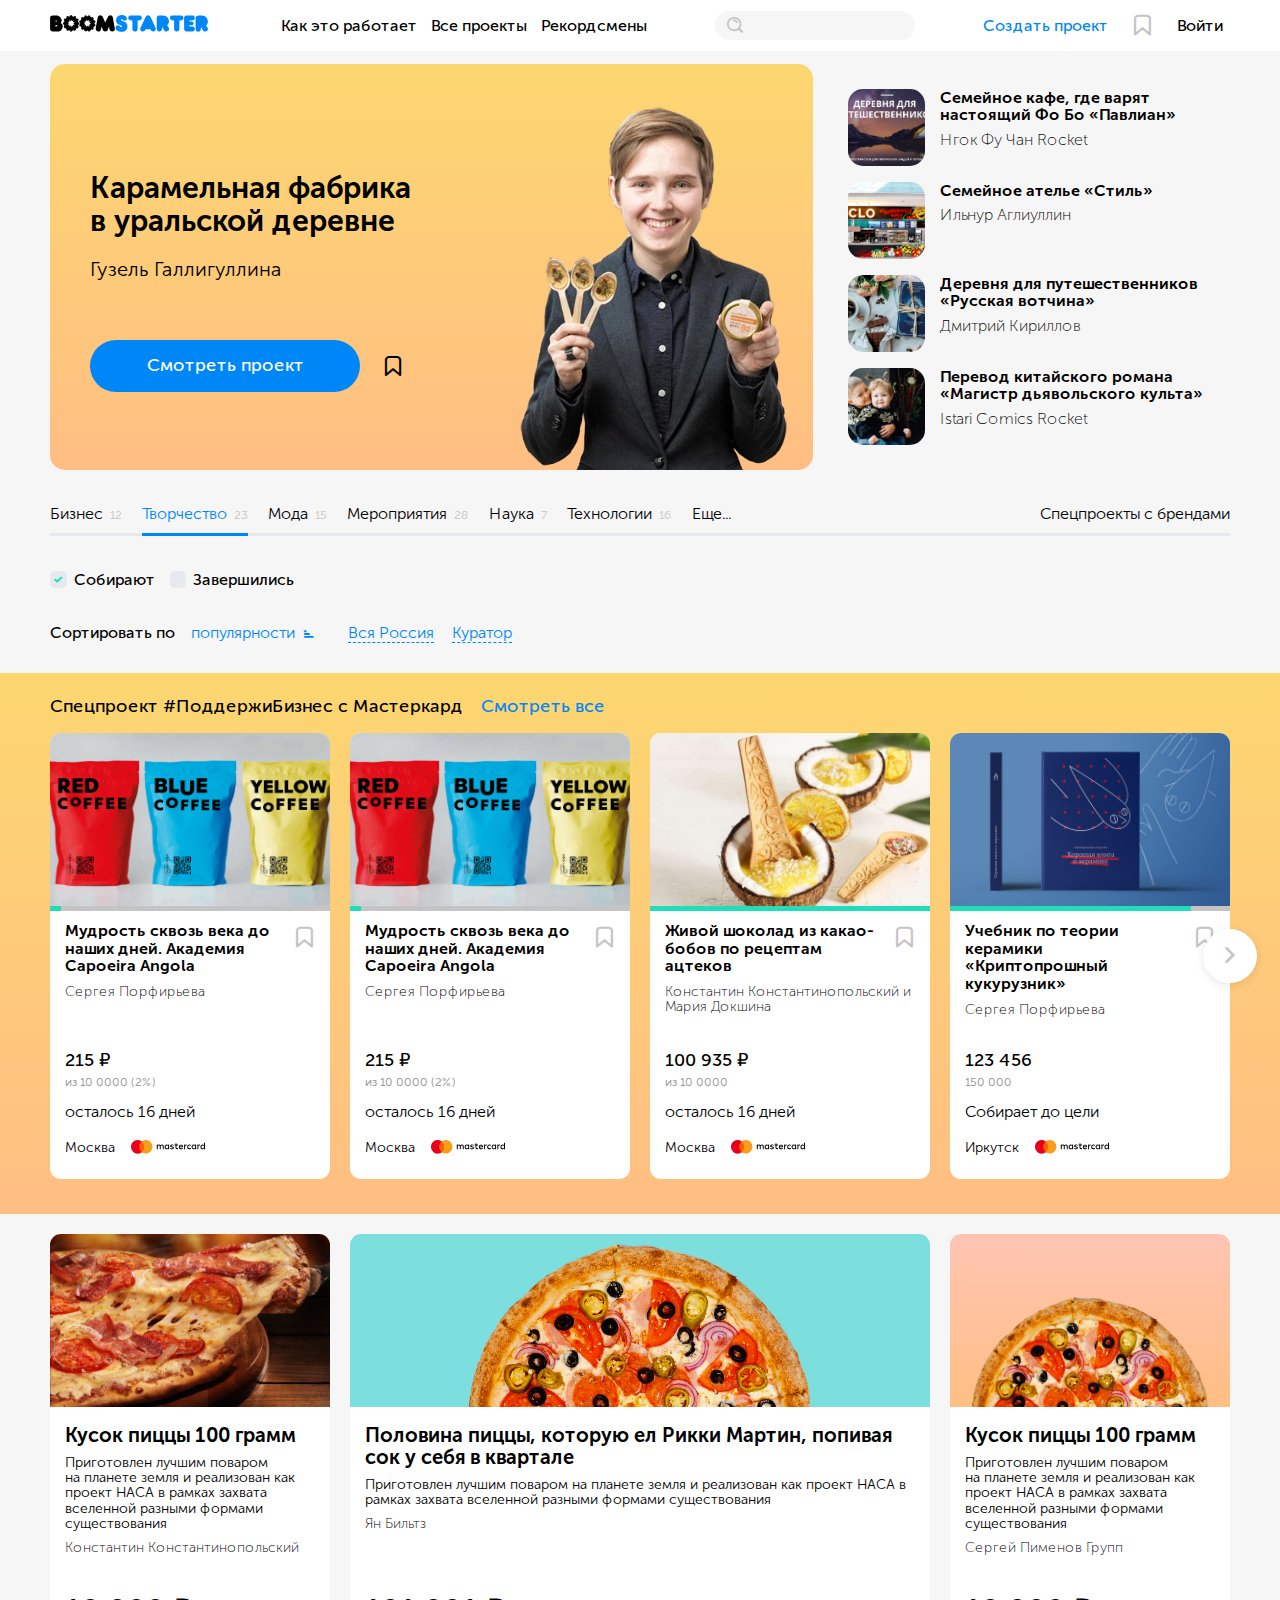
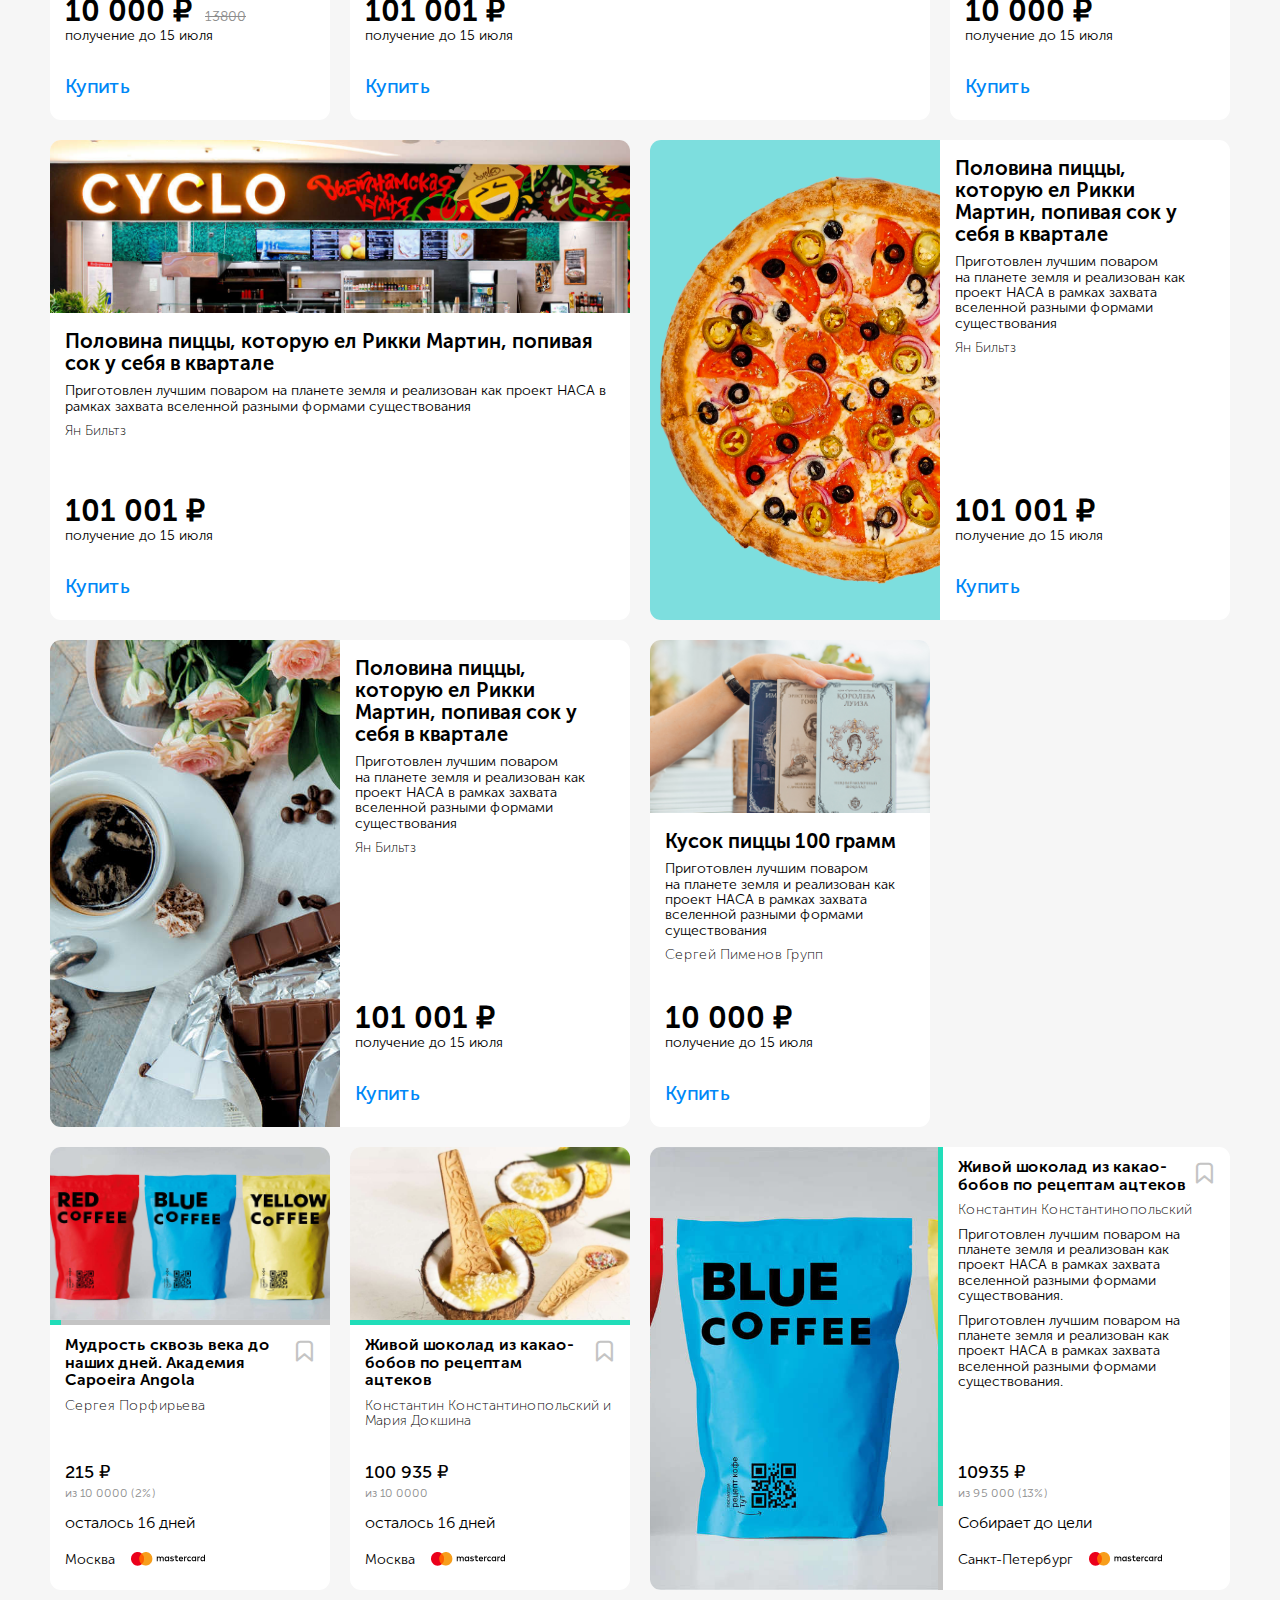
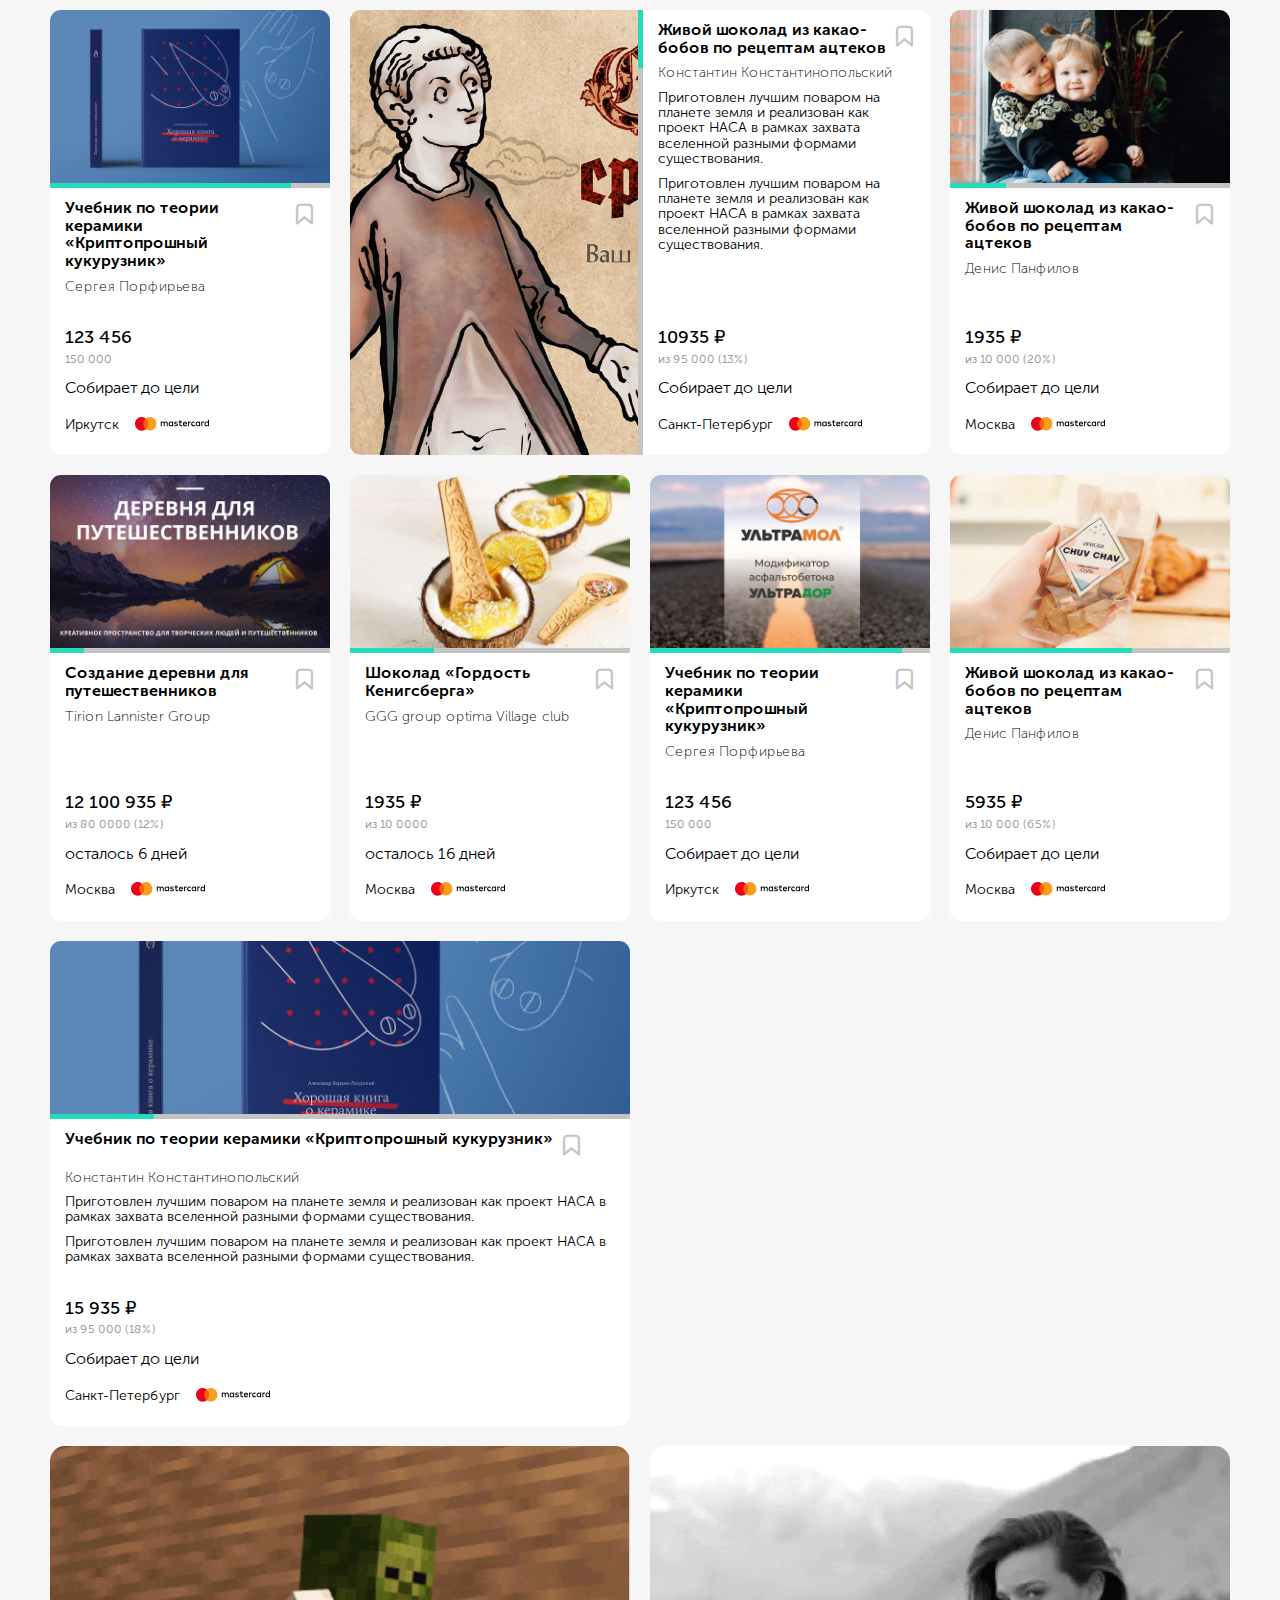
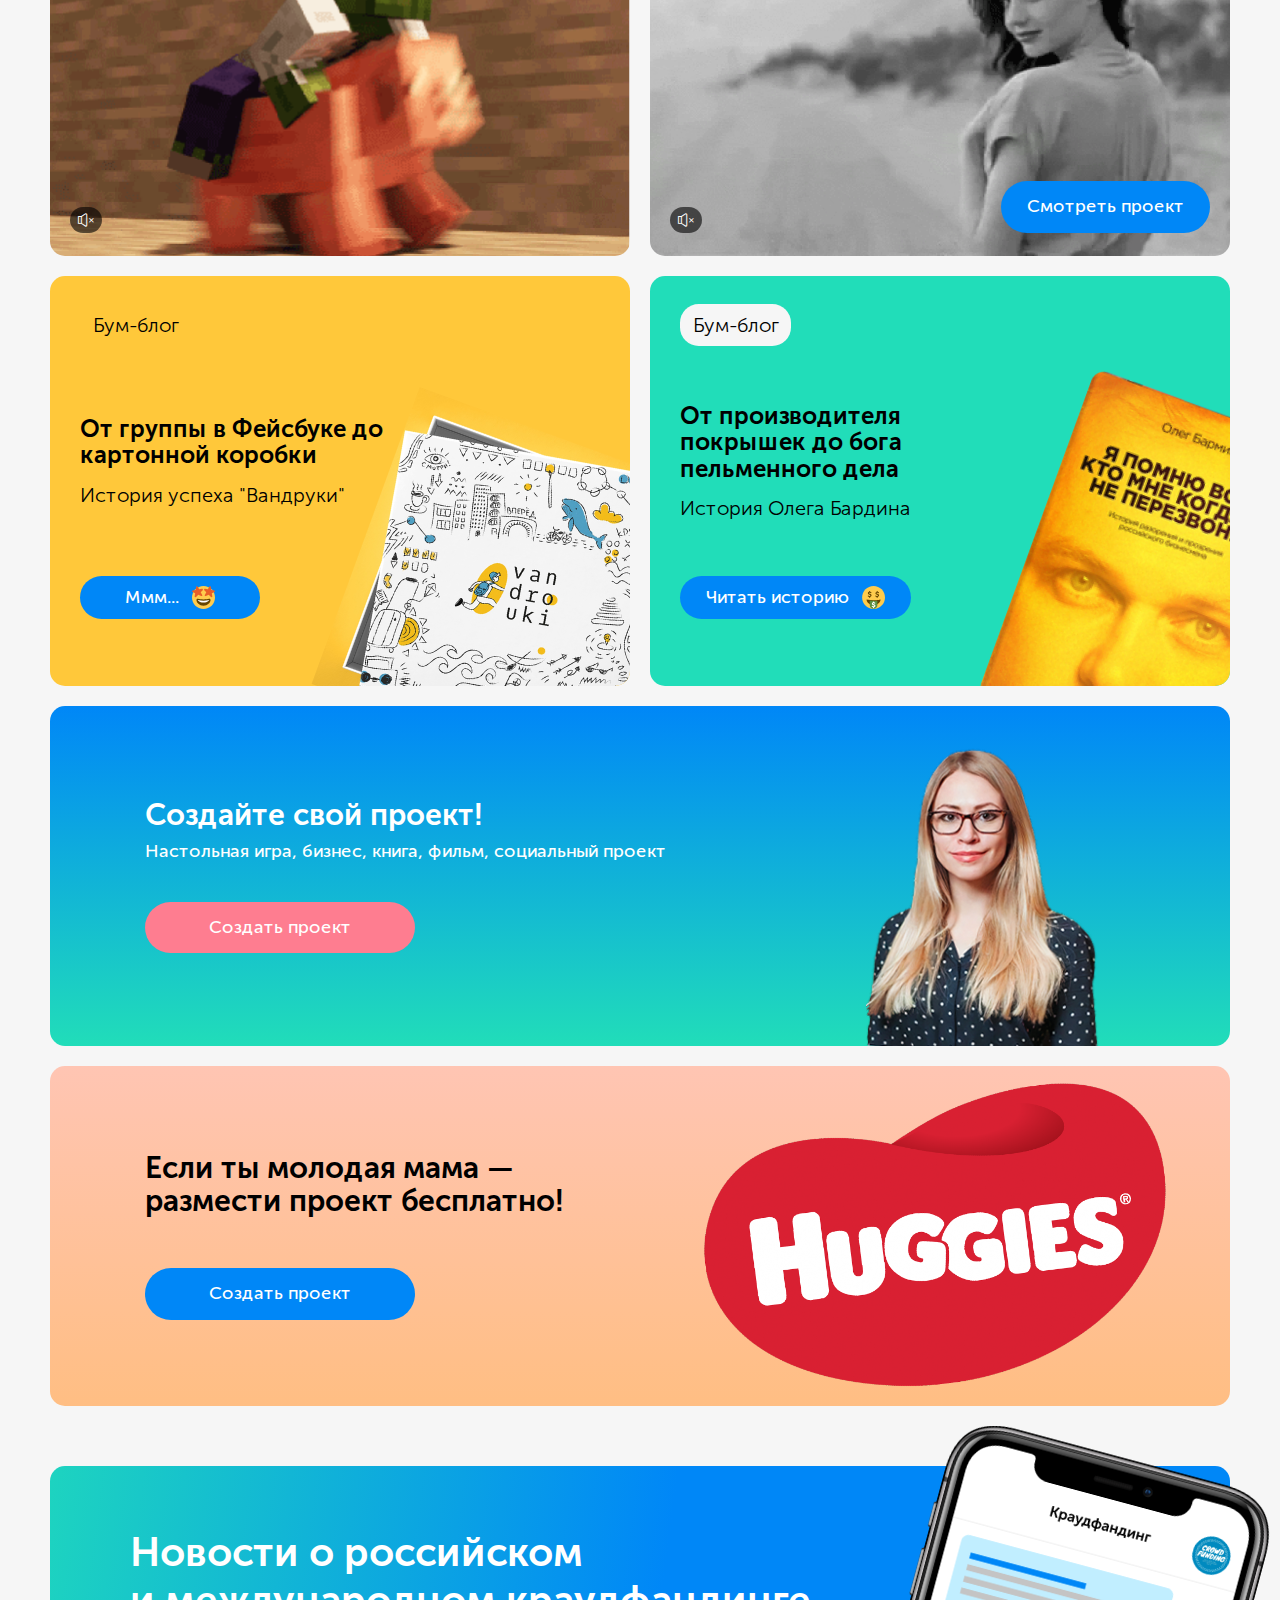
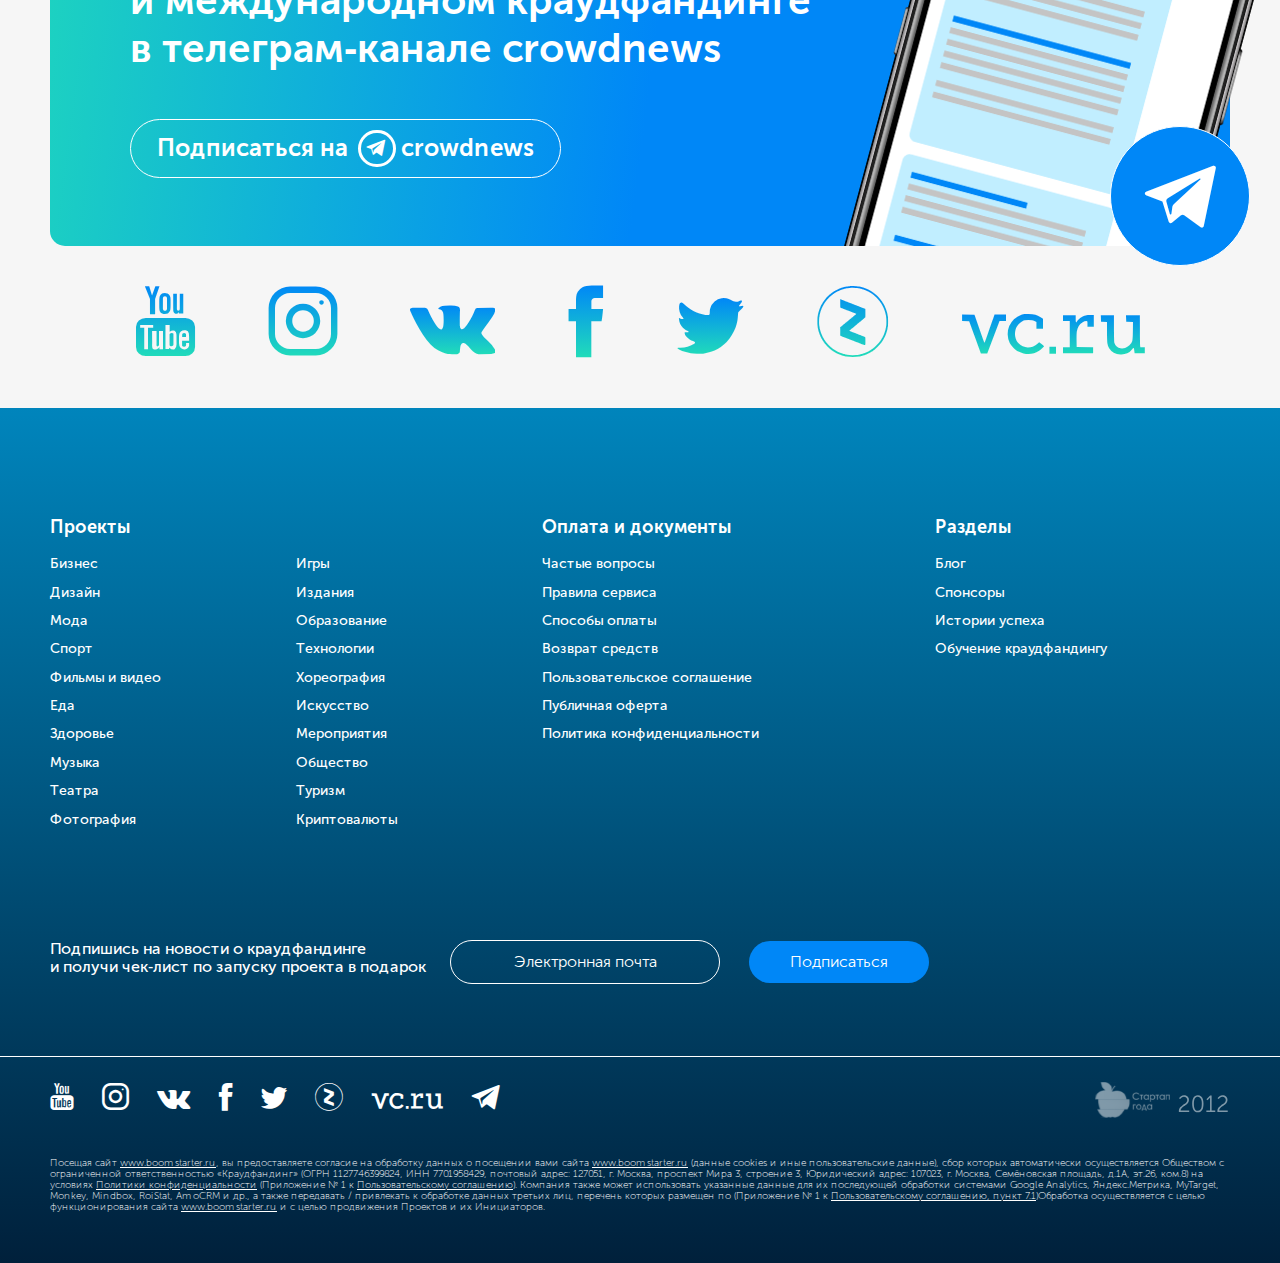
==== commit a29357af: "- добавила в банер телеграм мокап с айфоном, адаптив; - в блоке с иконками соцсетей выделила его в б" ====
--- a/index.html
+++ b/index.html
@@ -1060,15 +1060,20 @@
                             </div>
                         </div>
                         <div class="span-4 sm-span-12">
+                            <div class="tlg-offer__mockup-wrapper">
+                                <div class="tlg-offer__mockup">
+                                    <img src="img/tlg-offer/mockup-iphoneX.png" alt="iphone X">
+                                </div>
+                            </div>
                             <div class="tlg-offer__icon"><span class="icon icon-telegram"></span></div>
-                            <div class="tlg-offer__mockup"><img src="" alt=""></div>
                         </div>
                     </div>
                 </div>
             </section>
+            <!-- иконки соцсетей с градиентной заливкой -->
             <section class="container">
-                <div class="socials-gradient">
-                    <ul class="socials-row">
+                <div class="socials-big">
+                    <ul class="socials-row _gradient">
                         <li><a href="#" aria-label="YouTube"><span class="icon icon-youtube"></span></a></li>
                         <li><a href="#" aria-label="instagram"><span class="icon icon-instagram"></span></a></li>
                         <li><a href="#" aria-label="vkontakte"><span class="icon icon-vkontakte"></span></a></li>
--- a/css/style.min.css
+++ b/css/style.min.css
@@ -1 +1 @@
-body{margin:0;padding:0;line-height:1.5;text-rendering:optimizeSpeed;min-height:100vh;scroll-behavior:smooth}*,*:after,*:before{-webkit-box-sizing:border-box;box-sizing:border-box}*:after,*:before{speak:none}input,button,a,select,textarea{outline:none}a{color:inherit;cursor:pointer;text-decoration:none;display:inline}p{margin:1em 0}button{border:none;background-color:transparent;cursor:pointer;display:block}address{font-style:normal}table,tr,th,td{border:none;padding:0;border-collapse:collapse;vertical-align:top}th{font-weight:normal}table{text-align:center}fieldset{border:none;padding:0;margin:0;min-width:auto}form,fieldset{max-width:100%}h1,h2,h3,h4,h5,h6,p{font-weight:normal;margin:0}html{font-family:sans-serif;-ms-text-size-adjust:100%;-webkit-text-size-adjust:100%}article,aside,details,figcaption,figure,footer,header,hgroup,main,menu,nav,section,summary{display:block}figure{margin:0}hr{-webkit-box-sizing:content-box;box-sizing:content-box;height:0;overflow:visible;margin:0;border:0}pre{font-family:monospace;font-size:1em;margin:0}abbr[title]{border-bottom:none;text-decoration:underline;-webkit-text-decoration:underline dotted;text-decoration:underline dotted}b,strong{font-weight:bold}code,kbd,samp{font-family:monospace;font-size:1em}pre{overflow-x:auto}small{font-size:80%}sub,sup{font-size:75%;line-height:0;position:relative;vertical-align:baseline}sub{bottom:-0.25em}sup{top:-0.5em}img{display:block;border-style:none;max-width:100%;height:auto}button,input,optgroup,select,textarea{font-family:inherit;font-size:100%;line-height:1;margin:0;padding:0;color:inherit;font:inherit}input,button{overflow:visible}button,select{text-transform:none}button,[type="button"],[type="reset"],[type="submit"]{-webkit-appearance:button}button::-moz-focus-inner,[type="button"]::-moz-focus-inner,[type="reset"]::-moz-focus-inner,[type="submit"]::-moz-focus-inner{border-style:none;padding:0}legend{-webkit-box-sizing:border-box;box-sizing:border-box;color:inherit;display:table;max-width:100%;padding:0;white-space:normal}progress{vertical-align:baseline}textarea{overflow:auto}[type="checkbox"],[type="radio"]{-webkit-box-sizing:border-box;box-sizing:border-box;padding:0}[type="number"]::-webkit-inner-spin-button,[type="number"]::-webkit-outer-spin-button{height:auto}[type="search"]{-webkit-appearance:textfield;outline-offset:-2px}[type="search"]::-webkit-search-decoration{-webkit-appearance:none}::-webkit-file-upload-button{-webkit-appearance:button;font:inherit}[hidden]{display:none}html{font-size:100%;font-size:16px}@media (max-width: 1199px){html{font-size:15.2px}}@media (max-width: 991px){html{font-size:14.4px}}@media (max-width: 767px){html{font-size:13.6px}}@media (max-width: 575px){html{font-size:12.8px}}body{line-height:1.1;font-family:"Museo Sans Cyrl","Roboto",Arial,sans-serif;background-color:#F6F6F6}ul{list-style:none;margin:0;padding:0}*{word-break:break-word;-webkit-transition:color 0.1s, background-color 0.1s, -webkit-box-shadow 0.1s;transition:color 0.1s, background-color 0.1s, -webkit-box-shadow 0.1s;-o-transition:color 0.1s, background-color 0.1s, box-shadow 0.1s;transition:color 0.1s, background-color 0.1s, box-shadow 0.1s;transition:color 0.1s, background-color 0.1s, box-shadow 0.1s, -webkit-box-shadow 0.1s}@font-face{font-family:'Museo Sans Cyrl';font-weight:100;font-style:normal;font-display:swap;src:url("../fonts/MuseoSansCyrl-100.eot");src:local("MuseoSansCyrl-100"),url("../fonts/MuseoSansCyrl-100.eot?#iefix") format("embedded-opentype"),url("../fonts/MuseoSansCyrl-100.woff") format("woff"),url("../fonts/MuseoSansCyrl-100.ttf") format("truetype")}@font-face{font-family:'Museo Sans Cyrl';font-weight:100;font-style:italic;font-display:swap;src:url("../fonts/MuseoSansCyrl-100Italic.eot");src:local("MuseoSansCyrl-100Italic"),url("../fonts/MuseoSansCyrl-100Italic.eot?#iefix") format("embedded-opentype"),url("../fonts/MuseoSansCyrl-100Italic.woff") format("woff"),url("../fonts/MuseoSansCyrl-100Italic.ttf") format("truetype")}@font-face{font-family:'Museo Sans Cyrl';font-weight:300;font-style:normal;font-display:swap;src:url("../fonts/MuseoSansCyrl-300.eot");src:local("MuseoSansCyrl-300"),url("../fonts/MuseoSansCyrl-300.eot?#iefix") format("embedded-opentype"),url("../fonts/MuseoSansCyrl-300.woff") format("woff"),url("../fonts/MuseoSansCyrl-300.ttf") format("truetype")}@font-face{font-family:'Museo Sans Cyrl';font-weight:300;font-style:italic;font-display:swap;src:url("../fonts/MuseoSansCyrl-300Italic.eot");src:local("MuseoSansCyrl-300Italic"),url("../fonts/MuseoSansCyrl-300Italic.eot?#iefix") format("embedded-opentype"),url("../fonts/MuseoSansCyrl-300Italic.woff") format("woff"),url("../fonts/MuseoSansCyrl-300Italic.ttf") format("truetype")}@font-face{font-family:'Museo Sans Cyrl';font-weight:500;font-style:normal;font-display:swap;src:url("../fonts/MuseoSansCyrl-500.eot");src:local("MuseoSansCyrl-500"),url("../fonts/MuseoSansCyrl-500.eot?#iefix") format("embedded-opentype"),url("../fonts/MuseoSansCyrl-500.woff") format("woff"),url("../fonts/MuseoSansCyrl-500.ttf") format("truetype")}@font-face{font-family:'Museo Sans Cyrl';font-weight:500;font-style:italic;font-display:swap;src:url("../fonts/MuseoSansCyrl-500Italic.eot");src:local("MuseoSansCyrl-500Italic"),url("../fonts/MuseoSansCyrl-500Italic.eot?#iefix") format("embedded-opentype"),url("../fonts/MuseoSansCyrl-500Italic.woff") format("woff"),url("../fonts/MuseoSansCyrl-500Italic.ttf") format("truetype")}@font-face{font-family:'Museo Sans Cyrl';font-weight:700;font-style:normal;font-display:swap;src:url("../fonts/MuseoSansCyrl-700.eot");src:local("MuseoSansCyrl-700"),url("../fonts/MuseoSansCyrl-700.eot?#iefix") format("embedded-opentype"),url("../fonts/MuseoSansCyrl-700.woff") format("woff"),url("../fonts/MuseoSansCyrl-700.ttf") format("truetype")}@font-face{font-family:'Museo Sans Cyrl';font-weight:700;font-style:italic;font-display:swap;src:url("../fonts/MuseoSansCyrl-700Italic.eot");src:local("MuseoSansCyrl-700Italic"),url("../fonts/MuseoSansCyrl-700Italic.eot?#iefix") format("embedded-opentype"),url("../fonts/MuseoSansCyrl-700Italic.woff") format("woff"),url("../fonts/MuseoSansCyrl-700Italic.ttf") format("truetype")}@font-face{font-family:'Museo Sans Cyrl';font-weight:900;font-style:normal;font-display:swap;src:url("../fonts/MuseoSansCyrl-900.eot");src:local("MuseoSansCyrl-900"),url("../fonts/MuseoSansCyrl-900.eot?#iefix") format("embedded-opentype"),url("../fonts/MuseoSansCyrl-900.woff") format("woff"),url("../fonts/MuseoSansCyrl-900.ttf") format("truetype")}@font-face{font-family:'Museo Sans Cyrl';font-weight:900;font-style:italic;font-display:swap;src:url("../fonts/MuseoSansCyrl-900Italic.eot");src:local("Museo Sans Cyrl 900 Italic"),local("MuseoSansCyrl-900Italic"),url("../fonts/MuseoSansCyrl-900Italic.eot?#iefix") format("embedded-opentype"),url("../fonts/MuseoSansCyrl-900Italic.woff") format("woff"),url("../fonts/MuseoSansCyrl-900Italic.ttf") format("truetype")}@font-face{font-family:'Rotonda';font-weight:600;font-style:normal;font-display:swap;src:url("../fonts/RotonBold.eot");src:url("../fonts/RotonBold.eot?#iefix") format("embedded-opentype"),url("../fonts/RotonBold.woff") format("woff"),url("../fonts/RotonBold.ttf") format("truetype")}@font-face{font-family:'Rotonda';font-weight:400;font-style:normal;font-display:swap;src:url("../fonts/RotonReg.eot");src:url("../fonts/RotonReg.eot?#iefix") format("embedded-opentype"),url("../fonts/RotonReg.woff") format("woff"),url("../fonts/RotonReg.ttf") format("truetype")}@-webkit-keyframes rotation{0%{-webkit-transform:rotate(0deg);transform:rotate(0deg)}100%{-webkit-transform:rotate(360deg);transform:rotate(360deg)}}@-o-keyframes rotation{0%{-o-transform:rotate(0deg);transform:rotate(0deg)}100%{-o-transform:rotate(360deg);transform:rotate(360deg)}}@keyframes rotation{0%{-webkit-transform:rotate(0deg);-o-transform:rotate(0deg);transform:rotate(0deg)}100%{-webkit-transform:rotate(360deg);-o-transform:rotate(360deg);transform:rotate(360deg)}}.bg-white{background-color:#fff}.bg-white.ui-button{background-color:#fff}@media (hover: hover){.bg-white.ui-button:hover{background-color:#ebebeb}}.bg-black{background-color:#000}.bg-black.ui-button{background-color:#000}@media (hover: hover){.bg-black.ui-button:hover{background-color:#000}}.bg-grey{background-color:#C4C4C4}.bg-grey.ui-button{background-color:#C4C4C4}@media (hover: hover){.bg-grey.ui-button:hover{background-color:#b0b0b0}}.bg-grey-light{background-color:#F6F6F6}.bg-grey-light.ui-button{background-color:#F6F6F6}@media (hover: hover){.bg-grey-light.ui-button:hover{background-color:#e2e2e2}}.bg-grey-light-2{background-color:#E6E9ED}.bg-grey-light-2.ui-button{background-color:#E6E9ED}@media (hover: hover){.bg-grey-light-2.ui-button:hover{background-color:#ced4dc}}.bg-grey-dark{background-color:#8d8d8d}.bg-grey-dark.ui-button{background-color:#8d8d8d}@media (hover: hover){.bg-grey-dark.ui-button:hover{background-color:#797979}}.bg-grey-darker{background-color:#53565A}.bg-grey-darker.ui-button{background-color:#53565A}@media (hover: hover){.bg-grey-darker.ui-button:hover{background-color:#3f4245}}.bg-primary{background-color:#0087F7}.bg-primary.ui-button{background-color:#0087F7}@media (hover: hover){.bg-primary.ui-button:hover{background-color:#0071ce}}.bg-yellow{background-color:#FFC83A}.bg-yellow.ui-button{background-color:#FFC83A}@media (hover: hover){.bg-yellow.ui-button:hover{background-color:#ffbd11}}.bg-yellow-light{background-color:#FCD770}.bg-yellow-light.ui-button{background-color:#FCD770}@media (hover: hover){.bg-yellow-light.ui-button:hover{background-color:#fbcc48}}.bg-cyan{background-color:#21DDB9}.bg-cyan.ui-button{background-color:#21DDB9}@media (hover: hover){.bg-cyan.ui-button:hover{background-color:#1cba9b}}.bg-cyan-light{background-color:#7DDEDE}.bg-cyan-light.ui-button{background-color:#7DDEDE}@media (hover: hover){.bg-cyan-light.ui-button:hover{background-color:#5cd6d6}}.bg-peach{background-color:#FFC5B3}.bg-peach.ui-button{background-color:#FFC5B3}@media (hover: hover){.bg-peach.ui-button:hover{background-color:#ffa68a}}.bg-beige{background-color:#FFBE83}.bg-beige.ui-button{background-color:#FFBE83}@media (hover: hover){.bg-beige.ui-button:hover{background-color:#ffa95a}}.bg-pink{background-color:#FE7D90}.bg-pink.ui-button{background-color:#FE7D90}@media (hover: hover){.bg-pink.ui-button:hover{background-color:#fe556d}}.bg-red{background-color:#E41E0A}.bg-red.ui-button{background-color:#E41E0A}@media (hover: hover){.bg-red.ui-button:hover{background-color:#bd1908}}@media (hover: hover){.bg-primary.ui-button:hover{background-color:#219aff}}@media (hover: hover){.bg-red.ui-button:hover{background-color:#f63e2b}}.bg-gradient-primary-cyan{background-color:#0087f7;background:-webkit-gradient(linear, left top, left bottom, from(#0087F7), to(#21DDB9));background:-webkit-linear-gradient(top, #0087F7 0%, #21DDB9 100%);background:-o-linear-gradient(top, #0087F7 0%, #21DDB9 100%);background:linear-gradient(180deg, #0087F7 0%, #21DDB9 100%)}.bg-gradient-peach-beige{background-color:#ffc5b3;background:-webkit-gradient(linear, left top, left bottom, from(#FFC5B3), to(#FFBE83));background:-webkit-linear-gradient(top, #FFC5B3 0%, #FFBE83 100%);background:-o-linear-gradient(top, #FFC5B3 0%, #FFBE83 100%);background:linear-gradient(180deg, #FFC5B3 0%, #FFBE83 100%)}.bg-gradient-yellow-light-beige{background-color:#fcd770;background:-webkit-gradient(linear, left top, left bottom, from(#FCD770), to(#FFBE83));background:-webkit-linear-gradient(top, #FCD770 0%, #FFBE83 100%);background:-o-linear-gradient(top, #FCD770 0%, #FFBE83 100%);background:linear-gradient(180deg, #FCD770 0%, #FFBE83 100%)}.bg-yellow,.bg-yellow-light,.bg-peach,.bg-beige,.bg-cyan,.bg-gradient-peach-beige,.bg-gradient-yellow-light-yellow{color:#000}.bg-primary,.bg-gradient-primary-cyan,.bg-red{color:#fff}@font-face{font-family:'icomoon';font-weight:normal;font-style:normal;font-display:block;src:url("../fonts/icomoon.ttf?yp3li4") format("truetype"),url("../fonts/icomoon.woff?yp3li4") format("woff"),url("../fonts/icomoon.svg?yp3li4#icomoon") format("svg")}.icon{font-family:'icomoon' !important;speak:never;font-style:normal;font-weight:normal;font-variant:normal;text-transform:none;line-height:1;-webkit-font-smoothing:antialiased;-moz-osx-font-smoothing:grayscale}.icon-arrow-left:before{content:"\e908"}.icon-arrow-right:before{content:"\e909"}.icon-bookmark:before{content:"\e90a"}.icon-bookmark-filled:before{content:"\e90b"}.icon-check:before{content:"\e90c"}.icon-heart:before{content:"\e90d"}.icon-loader:before{content:"\e90e"}.icon-sorting:before{content:"\e90f"}.icon-search:before{content:"\e910"}.icon-sound-off:before{content:"\e911"}.icon-sound-on:before{content:"\e912"}.icon-facebook:before{content:"\e900"}.icon-instagram:before{content:"\e901"}.icon-telegram:before{content:"\e902"}.icon-twitter:before{content:"\e903"}.icon-vcru:before{content:"\e904"}.icon-vkontakte:before{content:"\e905"}.icon-youtube:before{content:"\e906"}.icon-z:before{content:"\e907"}.emoji{width:1.3em;height:1.3em;-o-object-fit:contain;object-fit:contain;margin-left:0.7em}@media (hover: hover){*{scrollbar-color:#C4C4C4 #E6E9ED;scrollbar-width:thin}::-webkit-scrollbar{width:5px;height:5px;background-color:#E6E9ED}}@media (hover: hover) and (max-width: 575px){::-webkit-scrollbar{width:3.5px;height:3.5px}}@media (hover: hover){::-webkit-scrollbar-thumb{background:#C4C4C4;-webkit-border-radius:10px;border-radius:10px}::-webkit-scrollbar-track{background:#E6E9ED;-webkit-border-radius:10px;border-radius:10px}}.ui-button,.ui-input{display:inline-block;width:270px;min-width:180px;max-width:100%;padding:16px 26px;background-color:#0087F7;text-align:center;font-weight:500;font-style:normal;font-size:18px;-webkit-border-radius:2.5em;border-radius:2.5em;color:#fff}@media (hover: hover){.ui-button:hover,.ui-input:hover{background-color:#219aff}}@media (max-width: 991px){.ui-button,.ui-input{padding:14px 23px}}@media (max-width: 575px){.ui-button,.ui-input{padding:12px 21px;font-size:14px}}@media (max-width: 479px){.ui-button,.ui-input{width:100%}}.ui-button.has-image,.ui-input.has-image{display:-webkit-box;display:-webkit-flex;display:-ms-flexbox;display:flex;-webkit-box-pack:center;-webkit-justify-content:center;-ms-flex-pack:center;justify-content:center;-webkit-box-align:center;-webkit-align-items:center;-ms-flex-align:center;align-items:center;padding:10px 26px}@media (max-width: 991px){.ui-button.has-image,.ui-input.has-image{padding:8px 23px}}@media (max-width: 575px){.ui-button.has-image,.ui-input.has-image{padding:6px 21px}}.ui-button.has-image .emoji,.ui-input.has-image .emoji{margin-left:0.7em}.ui-button._outlined{font-weight:300;background-color:transparent;color:#0087F7;border:1px solid}.ui-input{font-weight:300;background-color:transparent;color:#000;border:1px solid #0087F7}.ui-input:hover{background-color:transparent}.ui-search{display:-webkit-box;display:-webkit-flex;display:-ms-flexbox;display:flex;width:200px;background-color:#F6F6F6;padding:6px 12px;-webkit-border-radius:2.5em;border-radius:2.5em}.ui-search .icon-search{margin-right:8px;color:#C4C4C4}.ui-search input{max-width:-webkit-calc(100% - 20px);max-width:calc(100% - 20px);-webkit-box-flex:1;-webkit-flex:1 1 auto;-ms-flex:1 1 auto;flex:1 1 auto;border:none}.ui-search input::-webkit-textfield-decoration-container{background-color:#F6F6F6}.ui-icon-button{padding:5px 8px;line-height:1}.ui-icon-button._turn-sound.is-sound-off .icon-sound-on{display:none}.ui-icon-button._turn-sound.is-sound-off .icon-sound-off{display:block}.ui-icon-button._turn-sound.is-sound-on .icon-sound-on{display:block}.ui-icon-button._turn-sound.is-sound-on .icon-sound-off{display:none}.ui-icon-button._bookmark .icon-bookmark{display:block}.ui-icon-button._bookmark .icon-bookmark-filled{display:none}.ui-icon-button._bookmark.is-filled .icon-bookmark{display:none}.ui-icon-button._bookmark.is-filled .icon-bookmark-filled{display:block}.ui-arrow-left,.ui-arrow-right{width:3.375em;height:3.375em;background-color:#fff;color:#C4C4C4;-webkit-border-radius:50%;border-radius:50%;-webkit-box-shadow:0px 2px 10px rgba(0,0,0,0.1);box-shadow:0px 2px 10px rgba(0,0,0,0.1);-webkit-transition:0.3s;-o-transition:0.3s;transition:0.3s}@media (hover: hover){.ui-arrow-left:hover,.ui-arrow-right:hover{color:#21DDB9}}.ui-loading{display:-webkit-box;display:-webkit-flex;display:-ms-flexbox;display:flex;-webkit-box-pack:center;-webkit-justify-content:center;-ms-flex-pack:center;justify-content:center;-webkit-box-align:center;-webkit-align-items:center;-ms-flex-align:center;align-items:center;min-height:100px;color:#0087F7;font-size:2em;-webkit-animation-name:rotation;-o-animation-name:rotation;animation-name:rotation;-webkit-animation-duration:1.8s;-o-animation-duration:1.8s;animation-duration:1.8s;-webkit-animation-iteration-count:infinite;-o-animation-iteration-count:infinite;animation-iteration-count:infinite;-webkit-animation-timing-function:linear;-o-animation-timing-function:linear;animation-timing-function:linear}.ui-subjects{display:-webkit-box;display:-webkit-flex;display:-ms-flexbox;display:flex}@media (max-width: 991px){.ui-subjects{overflow-x:auto}.ui-subjects__btn{white-space:nowrap}}.ui-subjects__item{position:relative;padding-right:20px;font-weight:300;font-style:normal;font-size:16px}.ui-subjects__item::after{position:absolute;content:'';left:0;bottom:0;width:100%;height:3.6px;background-color:#E6E9ED}.ui-subjects__item:last-child{-webkit-box-flex:1;-webkit-flex:1 1 auto;-ms-flex:1 1 auto;flex:1 1 auto;padding-right:0}.ui-subjects__item:last-child .ui-subjects__btn{margin:0 0 0 auto}.ui-subjects__btn{position:relative;padding:10px 0 14px}@media (hover: hover){.ui-subjects__btn:hover{color:#0087F7}}.ui-subjects__btn::after{position:absolute;content:'';left:0;bottom:0;width:100%;height:3.6px;background-color:transparent;z-index:2}.ui-subjects__btn.is-active{color:#0087F7}.ui-subjects__btn.is-active::after{background-color:#0087F7}.ui-subjects__count{font-size:12px;color:#C4C4C4;margin-left:3px}.ui-subjects__item .ui-dropdown{top:35px;left:-17px}.ui-checkbox{display:-webkit-box;display:-webkit-flex;display:-ms-flexbox;display:flex;margin-right:15px;padding:5px 0;cursor:default}.ui-checkbox input{opacity:0;position:absolute}.ui-checkbox__custom{position:relative;width:1.03125em;height:1.03125em;display:inline-block;margin-right:7px;-webkit-border-radius:5px;border-radius:5px;background-color:#E6E9ED;color:#21DDB9}.ui-checkbox__custom .icon-check{position:absolute;top:55%;left:50%;-webkit-transform:translateX(-50%) translateY(-50%);-ms-transform:translateX(-50%) translateY(-50%);-o-transform:translateX(-50%) translateY(-50%);transform:translateX(-50%) translateY(-50%);font-size:0.5em;display:none}input:checked ~ .ui-checkbox__custom .icon-check{display:block}.ui-sorting{font-weight:300}.ui-sorting__control{color:#0087F7}.ui-sorting .icon-sorting{margin-left:0.5em;font-size:0.6em}.ui-sorting .ui-dropdown{top:100%;left:-17px}.ui-filter{display:-webkit-inline-box;display:-webkit-inline-flex;display:-ms-inline-flexbox;display:inline-flex;position:relative;margin-right:18px;font-weight:300}.ui-filter__control{color:#0087F7;border-bottom:1px dashed #0087F7}.ui-filter .ui-dropdown{top:100%;left:-17px}.ui-dropdown{position:absolute;display:none;width:-webkit-max-content;width:-moz-max-content;width:max-content;min-width:160px;max-width:200px;padding:5px 0;z-index:2;background-color:#fff;-webkit-border-radius:.6875em;border-radius:.6875em;font:inherit}.ui-dropdown__item{padding:6px 17px;cursor:default}.ui-dropdown__item.is-active{display:none}@media (hover: hover){.ui-dropdown__item:hover{color:#0087F7;background-color:#F6F6F6}}.has-dropdown{position:relative}.has-dropdown-on-hover:hover .ui-dropdown,.has-dropdown-on-hover:active .ui-dropdown{display:block}.hidden{display:none !important}@media (max-width: 1279px){.xl-hidden{display:none !important}.xl-block{display:block !important}}@media (max-width: 1199px){.lg-hidden{display:none !important}.lg-block{display:block !important}}@media (max-width: 991px){.md-hidden{display:none !important}.md-block{display:block !important}}@media (max-width: 767px){.sm-hidden{display:none !important}.sm-block{display:block !important}}@media (max-width: 575px){.xs-hidden{display:none !important}.xs-block{display:block !important}}.container{width:100%;max-width:1280px;padding:0 3.125em;margin:0 auto}@media (max-width: 575px){.container{padding:0 14px}}.grid-row{display:-ms-grid;display:grid;-ms-grid-columns:(1fr)[12];grid-template-columns:repeat(12, 1fr);grid-gap:1.25em;grid-auto-flow:row}.span-1{grid-column:span 1}.span-2{grid-column:span 2}.span-3{grid-column:span 3}.span-4{grid-column:span 4}.span-5{grid-column:span 5}.span-6{grid-column:span 6}.span-7{grid-column:span 7}.span-8{grid-column:span 8}.span-9{grid-column:span 9}.span-10{grid-column:span 10}.span-11{grid-column:span 11}.span-12{grid-column:span 12}@media (max-width: 1279px){.xl-span-1{grid-column:span 1}.xl-span-2{grid-column:span 2}.xl-span-3{grid-column:span 3}.xl-span-4{grid-column:span 4}.xl-span-5{grid-column:span 5}.xl-span-6{grid-column:span 6}.xl-span-7{grid-column:span 7}.xl-span-8{grid-column:span 8}.xl-span-9{grid-column:span 9}.xl-span-10{grid-column:span 10}.xl-span-11{grid-column:span 11}.xl-span-12{grid-column:span 12}}@media (max-width: 1199px){.lg-span-1{grid-column:span 1}.lg-span-2{grid-column:span 2}.lg-span-3{grid-column:span 3}.lg-span-4{grid-column:span 4}.lg-span-5{grid-column:span 5}.lg-span-6{grid-column:span 6}.lg-span-7{grid-column:span 7}.lg-span-8{grid-column:span 8}.lg-span-9{grid-column:span 9}.lg-span-10{grid-column:span 10}.lg-span-11{grid-column:span 11}.lg-span-12{grid-column:span 12}}@media (max-width: 991px){.md-span-1{grid-column:span 1}.md-span-2{grid-column:span 2}.md-span-3{grid-column:span 3}.md-span-4{grid-column:span 4}.md-span-5{grid-column:span 5}.md-span-6{grid-column:span 6}.md-span-7{grid-column:span 7}.md-span-8{grid-column:span 8}.md-span-9{grid-column:span 9}.md-span-10{grid-column:span 10}.md-span-11{grid-column:span 11}.md-span-12{grid-column:span 12}}@media (max-width: 767px){.sm-span-1{grid-column:span 1}.sm-span-2{grid-column:span 2}.sm-span-3{grid-column:span 3}.sm-span-4{grid-column:span 4}.sm-span-5{grid-column:span 5}.sm-span-6{grid-column:span 6}.sm-span-7{grid-column:span 7}.sm-span-8{grid-column:span 8}.sm-span-9{grid-column:span 9}.sm-span-10{grid-column:span 10}.sm-span-11{grid-column:span 11}.sm-span-12{grid-column:span 12}}@media (max-width: 575px){.xs-span-1{grid-column:span 1}.xs-span-2{grid-column:span 2}.xs-span-3{grid-column:span 3}.xs-span-4{grid-column:span 4}.xs-span-5{grid-column:span 5}.xs-span-6{grid-column:span 6}.xs-span-7{grid-column:span 7}.xs-span-8{grid-column:span 8}.xs-span-9{grid-column:span 9}.xs-span-10{grid-column:span 10}.xs-span-11{grid-column:span 11}.xs-span-12{grid-column:span 12}}.grid{display:-ms-grid;display:grid;-ms-grid-columns:(1fr)[4];grid-template-columns:repeat(4, 1fr);grid-gap:1.25em;margin:1.25em 0;grid-auto-flow:dense}@media (max-width: 991px){.grid{-ms-grid-columns:(1fr)[3];grid-template-columns:repeat(3, 1fr)}}@media (max-width: 767px){.grid{-ms-grid-columns:(1fr)[2];grid-template-columns:repeat(2, 1fr)}}@media (max-width: 575px){.grid{grid-gap:.9375em}}.no-grid-gap,.no-gap{grid-gap:0}.grid-rewards{grid-auto-rows:minmax(480px, auto)}@media (max-width: 767px){.grid-rewards{grid-auto-rows:minmax(430px, auto)}}@media (max-width: 575px){.grid-rewards{grid-auto-rows:minmax(380px, auto)}}.grid-square-banners{-ms-grid-columns:1fr 1fr;grid-template-columns:1fr 1fr;grid-auto-rows:410px}@media (max-width: 991px){.grid-square-banners{-ms-grid-columns:1fr;grid-template-columns:1fr}}@media (max-width: 575px){.grid-square-banners{grid-auto-rows:minmax(210px, auto)}}.grid-special{grid-auto-columns:280px;-ms-grid-columns:280px;grid-template-columns:280px;grid-auto-flow:column;margin:0}@media (max-width: 991px){.grid-special{grid-auto-columns:260px;-ms-grid-columns:260px;grid-template-columns:260px}}@media (max-width: 767px){.grid-special{grid-auto-columns:238px;-ms-grid-columns:238px;grid-template-columns:238px}}@media (max-width: 575px){.grid-special{grid-auto-columns:185px;-ms-grid-columns:185px;grid-template-columns:185px}}.menu-bar{display:-webkit-box;display:-webkit-flex;display:-ms-flexbox;display:flex;-webkit-flex-wrap:nowrap;-ms-flex-wrap:nowrap;flex-wrap:nowrap;-webkit-box-pack:justify;-webkit-justify-content:space-between;-ms-flex-pack:justify;justify-content:space-between;-webkit-box-align:center;-webkit-align-items:center;-ms-flex-align:center;align-items:center}.menu-bar__item._open-search{margin-right:10px}.menu-bar._mobile{display:-webkit-box;display:-webkit-flex;display:-ms-flexbox;display:flex;-webkit-flex-wrap:nowrap;-ms-flex-wrap:nowrap;flex-wrap:nowrap;-webkit-box-pack:start;-webkit-justify-content:flex-start;-ms-flex-pack:start;justify-content:flex-start;-webkit-box-align:center;-webkit-align-items:center;-ms-flex-align:center;align-items:center;overflow-x:auto;white-space:nowrap}.menu-bar__item._open-search,.menu-bar__item._search,.menu-bar__item._bookmark{color:#C4C4C4}.menu-bar__item._create{color:#0087F7}@media (hover: hover){.menu-bar__item:hover{color:#0087F7}}.menu-bar__item a{display:block}.menu-bar__item._logo{margin-right:35px;margin-right:auto}.menu-bar__item._logo a{padding:15px 5px 15px 0}.menu-bar__item._logo img,.menu-bar__item._logo svg{max-width:160px;max-height:17px}.menu-bar__item:not(._logo) a{padding:15px 7px}.menu-bar__item._search{margin:auto}.menu-bar__item._search input{color:#000}.menu-bar__item._bookmark{margin:0 10px;font-size:1.3em}nav:nth-child(2){border-top:1px solid #C4C4C4}@media (max-width: 1199px){.menu-bar__item._search{margin-right:15px}}@media (max-width: 479px){.menu-bar__item._open-search{font-size:1.3em;margin-right:0}.menu-bar__item._bookmark{margin:0 5px}}.main{display:-ms-grid;display:grid;-ms-grid-columns:2fr 1fr;grid-template-columns:2fr 1fr;-ms-grid-rows:minmax(400px, auto);grid-template-rows:minmax(400px, auto);grid-gap:35px;margin:13px 0 20px}@media (max-width: 1199px){.main{-ms-grid-columns:100%;grid-template-columns:100%;-ms-grid-rows:minmax(380px, auto);grid-template-rows:minmax(380px, auto);margin-top:0}}.main-banner{display:-webkit-box;display:-webkit-flex;display:-ms-flexbox;display:flex;-webkit-flex-wrap:nowrap;-ms-flex-wrap:nowrap;flex-wrap:nowrap;-webkit-border-radius:.9375em;border-radius:.9375em}.main-banner>.grid-row{min-height:100%}.main-banner__info{height:100%;display:-webkit-box;display:-webkit-flex;display:-ms-flexbox;display:flex;-webkit-box-orient:vertical;-webkit-box-direction:normal;-webkit-flex-direction:column;-ms-flex-direction:column;flex-direction:column;-webkit-box-pack:center;-webkit-justify-content:center;-ms-flex-pack:center;justify-content:center;padding:45px 20px 15px 40px}.main-banner__title{font-weight:700;font-style:normal;font-size:30px;margin-bottom:20px}.main-banner__desc{font-weight:300;font-style:normal;font-size:20px}.main-banner__button{margin-top:60px;display:-webkit-box;display:-webkit-flex;display:-ms-flexbox;display:flex;-webkit-box-align:center;-webkit-align-items:center;-ms-flex-align:center;align-items:center}.main-banner .ui-icon-button._bookmark{font-size:1.25em;margin-left:15px;color:#000}@media (hover: hover){.main-banner .ui-icon-button._bookmark:hover{color:#fff}}.main-banner__img{height:100%;display:-webkit-box;display:-webkit-flex;display:-ms-flexbox;display:flex}.main-banner__img-bg{width:90%;height:90%;margin:auto auto 0;background-repeat:no-repeat;background-position:bottom center;-webkit-background-size:contain;background-size:contain}@media (max-width: 991px){.main-banner__info{padding-left:30px}}@media (max-width: 767px){.main-banner{display:-webkit-box;display:-webkit-flex;display:-ms-flexbox;display:flex;-webkit-box-orient:vertical;-webkit-box-direction:normal;-webkit-flex-direction:column;-ms-flex-direction:column;flex-direction:column}.main-banner__info{padding-top:25px;padding-left:20px}.main-banner__title{font-size:25px;margin-bottom:15px}.main-banner__desc{font-size:15px}.main-banner__button{font-size:15px;margin-top:25px}.main-banner__img-bg{max-width:90%;max-height:90%;width:200px;height:200px}}@media (max-width: 575px){.main-banner__title{font-size:20px}.main-banner__desc{font-size:14px}.main-banner__button{font-size:14px}}.sm-cards{padding:25px 0}.sm-cards__grid{display:-ms-grid;display:grid;-ms-grid-rows:minmax(77px, auto);grid-template-rows:minmax(77px, auto);grid-gap:16px}.sm-cards__item{position:relative;display:-ms-grid;display:grid;-ms-grid-columns:78px auto;grid-template-columns:78px auto;grid-gap:14px}@media (hover: hover){.sm-cards__item a:hover{color:#0087F7}}.sm-cards__item a::after{position:absolute;content:'';top:0;right:0;bottom:0;left:0}.sm-cards img{width:77px;height:77px;-o-object-fit:cover;object-fit:cover;-webkit-border-radius:.9375em;border-radius:.9375em}.sm-cards__title{font-weight:700;margin-bottom:7px;overflow:hidden;-o-text-overflow:ellipsis;text-overflow:ellipsis;display:-webkit-box;-webkit-line-clamp:2;-webkit-box-orient:vertical}.sm-cards__author{font-weight:100}@media (max-width: 1199px){.sm-cards{padding-top:0}.sm-cards__grid{-ms-grid-columns:1fr 1fr;grid-template-columns:1fr 1fr}}@media (max-width: 767px){.sm-cards__title{-webkit-line-clamp:3}}@media (max-width: 575px){.sm-cards{margin-left:-14px;margin-right:-14px;overflow-x:auto}.sm-cards__row{display:-webkit-box;display:-webkit-flex;display:-ms-flexbox;display:flex}.sm-cards__grid{-ms-grid-columns:117px;grid-template-columns:117px;grid-auto-columns:minmax(117px, auto);grid-auto-flow:column;padding-left:14px;padding-right:14px}.sm-cards img{width:116px;height:116px}.sm-cards__item{-ms-grid-columns:1fr;grid-template-columns:1fr;grid-gap:8px}.sm-cards__info{font-size:12px}}.spec-hero{position:relative;height:480px;background-color:#FFEFE1;overflow:hidden}.spec-hero .container{position:relative;height:100%}.spec-hero__decor-heart,.spec-hero__decor-ellipse-big,.spec-hero__decor-ellipse-small{position:absolute;background-repeat:no-repeat;-webkit-background-size:contain;background-size:contain}.spec-hero__decor-heart{width:947px;height:578px;background-image:url(../img/spec-banner/huggies-transparent-decor.svg);bottom:-350px;right:-330px;z-index:4}.spec-hero__decor-ellipse-big{width:847px;height:1296px;top:-300px;left:750px;border:1px dashed #E41E0A;-webkit-border-radius:50%;border-radius:50%;-webkit-transform:rotate(-61.4deg);-ms-transform:rotate(-61.4deg);-o-transform:rotate(-61.4deg);transform:rotate(-61.4deg)}.spec-hero__decor-ellipse-small{width:537px;height:428px;left:800px;top:264px;border:1px dashed #E41E0A;-webkit-border-radius:50%;border-radius:50%;-webkit-transform:rotate(-3.94deg);-ms-transform:rotate(-3.94deg);-o-transform:rotate(-3.94deg);transform:rotate(-3.94deg)}.spec-hero__info{display:-webkit-box;display:-webkit-flex;display:-ms-flexbox;display:flex;-webkit-box-orient:vertical;-webkit-box-direction:normal;-webkit-flex-direction:column;-ms-flex-direction:column;flex-direction:column;-webkit-box-pack:justify;-webkit-justify-content:space-between;-ms-flex-pack:justify;justify-content:space-between;height:100%;z-index:8}.spec-hero__logo{display:-webkit-box;display:-webkit-flex;display:-ms-flexbox;display:flex;-webkit-box-align:center;-webkit-align-items:center;-ms-flex-align:center;align-items:center;padding-top:50px}.spec-hero__logo-huggies{max-width:100px;max-height:60px}.spec-hero__logo-modul{max-width:195px;max-height:35px}.spec-hero__logo .plus{margin:0 16px;font-family:"Rotonda","Roboto",Arial,sans-serif}.spec-hero__title{margin:50px 0 25px;display:-webkit-box;display:-webkit-flex;display:-ms-flexbox;display:flex;-webkit-box-orient:vertical;-webkit-box-direction:reverse;-webkit-flex-direction:column-reverse;-ms-flex-direction:column-reverse;flex-direction:column-reverse}.spec-hero__name{color:#E41E0A;font-weight:900;font-style:normal;font-size:50px}.spec-hero__subtitle{color:#53565A;font-weight:500;font-style:normal;font-size:28px;letter-spacing:0.015em}.spec-hero__button{margin-bottom:100px}.spec-hero .ui-button{font-weight:700;font-style:normal;font-size:16px;background-color:#E41E0A}.spec-hero .ui-button:hover{background-color:#f63e2b}.spec-hero__image{position:absolute;top:20px;left:639px;width:481px;height:681px;-o-object-fit:contain;object-fit:contain;z-index:2}.spec-hero__author{position:absolute;top:45px;right:7px;max-width:130px;color:#53565A;font-family:"Rotonda","Roboto",Arial,sans-serif;z-index:8}.spec-hero__author-name{margin-bottom:10px;font-weight:700;font-style:normal;font-size:20px}.spec-hero__author-desc{font-weight:400;font-style:normal;font-size:14px;line-height:18px}.spec-hero__infographics{position:absolute;bottom:0;left:0;z-index:6;padding-left:inherit}.spec-hero .infographics{position:relative;width:-webkit-fit-content;width:-moz-fit-content;width:fit-content;background-color:#fff}.spec-hero .infographics:before,.spec-hero .infographics:after{position:absolute;content:'';top:0;bottom:0}.spec-hero .infographics:before{background-color:#fff;left:-400px;width:400px;height:100%}.spec-hero .infographics:after{width:0;top:0;right:-48px;border-top:71px solid transparent;border-left:49px solid #fff}@media (max-width: 1199px){.spec-hero__image{height:470px;width:330px;left:62%}.spec-hero__author{top:30px;left:56%;right:28%}.spec-hero__decor-ellipse-big{height:950px;width:650px;top:0%;left:70%}.spec-hero__decor-ellipse-small{left:60%;right:-10%;top:44%;bottom:-18%}}@media (max-width: 991px){.spec-hero{height:410px}.spec-hero__decor-heart{width:665px;height:406px;bottom:-50%}.spec-hero .container{padding:0 31px}.spec-hero__logo{padding-top:30px}.spec-hero__logo-huggies{width:82px;height:50px}.spec-hero__logo-modul{width:164px;height:30px}.spec-hero__name{font-size:42px}.spec-hero__subtitle{font-size:23px}.spec-hero__author{margin-top:0}.spec-hero__author-name{font-size:14px}.spec-hero__author-desc{font-size:12px}.spec-hero .ui-button{font-size:13px}}@media (max-width: 767px){.spec-hero{height:auto;height:568px}.spec-hero .container{padding:0 20px}.spec-hero__logo{padding-top:21px;-webkit-box-pack:center;-webkit-justify-content:center;-ms-flex-pack:center;justify-content:center}.spec-hero__logo-huggies{width:67px;height:41px}.spec-hero__logo-modul{width:141px;height:25px}.spec-hero__info{display:block;height:auto}.spec-hero__image{width:275px;height:390px;right:auto;top:34.5%;left:50%;-webkit-transform:translatex(-50%);-ms-transform:translatex(-50%);-o-transform:translatex(-50%);transform:translatex(-50%)}.spec-hero__title,.spec-hero__button{text-align:center}.spec-hero__title{margin:14px 0 16px}.spec-hero__button{margin-bottom:20px}.spec-hero__name{font-size:31px}.spec-hero__subtitle{font-size:13px}.spec-hero__author{position:relative;left:auto;right:auto;top:0}.spec-hero__author-name{margin-bottom:5px}.spec-hero .infographics::after{border-top-width:150px}.spec-hero__decor-heart{height:445px;width:519px;bottom:-29%;right:-75%}.spec-hero__decor-ellipse-big{left:25%;top:33%;width:464px;height:710px}}@media (max-width: 575px){.spec-hero__image{width:265px;height:370px}.spec-hero__infographics,.spec-hero .infographics{width:100%;-webkit-box-pack:center;-webkit-justify-content:center;-ms-flex-pack:center;justify-content:center;padding-left:0}}.infographics{display:-webkit-box;display:-webkit-flex;display:-ms-flexbox;display:flex;padding:13px 0}.infographics__item{display:-webkit-box;display:-webkit-flex;display:-ms-flexbox;display:flex;-webkit-box-align:center;-webkit-align-items:center;-ms-flex-align:center;align-items:center;min-width:170px;padding-right:25px}.infographics__item img{width:40px;height:40px;margin-right:10px;-o-object-fit:contain;object-fit:contain}.infographics__numbers{font-weight:600;font-style:normal;font-size:15px}.infographics__desc{font-weight:300;font-style:normal;font-size:12px}@media (max-width: 575px){.infographics__item{display:block;min-width:auto;min-width:30%;padding:10px;text-align:center}.infographics__item img{margin:0 auto 10px}}.control-content{margin:1.5625em 0 1.875em}.control-content__subjects-more{font-weight:300;font-style:normal;font-size:16px;margin:15px 0 25px}.control-content__status{font-size:16px;display:-webkit-box;display:-webkit-flex;display:-ms-flexbox;display:flex;margin:30px 0 0}.control-content__sorting{font-size:16px;display:-webkit-inline-box;display:-webkit-inline-flex;display:-ms-inline-flexbox;display:inline-flex;margin-top:1.875em;margin-right:1.875em}.control-content__sorting .ui-sorting{margin-left:1em}@media (max-width: 575px){.control-content__sorting{margin-right:0}}.control-content__filter{margin-top:1.875em;font-size:16px;display:-webkit-inline-box;display:-webkit-inline-flex;display:-ms-inline-flexbox;display:inline-flex}@media (max-width: 575px){.control-content__filter{margin:1em 0 1.875em}}.slider{position:relative}.slider__wrapper{overflow:hidden}.slider__row{grid-auto-flow:column}.slider__controls [class*="ui-arrow-"]{position:absolute;top:50%}.slider__controls [class*="ui-arrow-"]:disabled{display:none}.slider__controls .ui-arrow-left{left:0;-webkit-transform:translateY(-50%) translateX(-50%);-ms-transform:translateY(-50%) translateX(-50%);-o-transform:translateY(-50%) translateX(-50%);transform:translateY(-50%) translateX(-50%)}@media (max-width: 575px){.slider__controls .ui-arrow-left{-webkit-transform:translateY(-50%) translateX(-25%);-ms-transform:translateY(-50%) translateX(-25%);-o-transform:translateY(-50%) translateX(-25%);transform:translateY(-50%) translateX(-25%)}}.slider__controls .ui-arrow-right{right:0;-webkit-transform:translateY(-50%) translateX(50%);-ms-transform:translateY(-50%) translateX(50%);-o-transform:translateY(-50%) translateX(50%);transform:translateY(-50%) translateX(50%)}@media (max-width: 575px){.slider__controls .ui-arrow-right{-webkit-transform:translateY(-50%) translateX(25%);-ms-transform:translateY(-50%) translateX(25%);-o-transform:translateY(-50%) translateX(25%);transform:translateY(-50%) translateX(25%)}}.special{padding:1.4375em 0 2.1875em}.special__heading{margin-bottom:16px;line-height:1.2}.special__title,.special__look-all{font-weight:500;font-style:normal;font-size:18px;display:inline}.special__title{margin-right:14px}.special__look-all{color:#0087F7}.special .grid-special{-webkit-transition:-webkit-transform 0.5s linear;transition:-webkit-transform 0.5s linear;-o-transition:-o-transform 0.5s linear;transition:transform 0.5s linear;transition:transform 0.5s linear, -webkit-transform 0.5s linear, -o-transform 0.5s linear}.special .slider__row{display:-webkit-box;display:-webkit-flex;display:-ms-flexbox;display:flex}@media (max-width: 1279px){.special .slider__wrapper{margin-left:-3.125em;margin-right:-3.125em}.special .slider .grid-special{padding:0 3.125em}}@media (max-width: 575px){.special .slider__wrapper{margin:0px -14px}.special .slider .grid-special{padding:0 14px}}@media (hover: none){.special .slider__row{overflow-x:auto}.special .slider__controls{display:none}}@media (max-width: 575px){.special .card__title{font-size:14px}.special .card__ps img{font-size:10px}}.story{display:-webkit-box;display:-webkit-flex;display:-ms-flexbox;display:flex;-webkit-border-radius:.9375em;border-radius:.9375em;position:relative}.story__bg{position:absolute;top:0;bottom:0;left:0;right:0;overflow:hidden;-webkit-border-radius:inherit;border-radius:inherit}.story__bg img{position:absolute;bottom:-15%;right:-45px;-webkit-transform:rotate(20deg);-ms-transform:rotate(20deg);-o-transform:rotate(20deg);transform:rotate(20deg);max-width:55%;max-height:85%}.story__info{padding:28px 15px 20px 30px;display:-webkit-box;display:-webkit-flex;display:-ms-flexbox;display:flex;-webkit-box-orient:vertical;-webkit-box-direction:normal;-webkit-flex-direction:column;-ms-flex-direction:column;flex-direction:column;-webkit-box-pack:center;-webkit-justify-content:center;-ms-flex-pack:center;justify-content:center;max-width:60%;z-index:1}.story__blog{margin-bottom:auto}.story__blog a{display:inline-block;padding:.5em .625em;font-weight:300;font-style:normal;font-size:20px;-webkit-border-radius:.9375em;border-radius:.9375em}.story__title{font-weight:700;font-style:normal;font-size:24px;margin-bottom:15px}.story__desc{font-weight:300;font-style:normal;font-size:20px}.story__button{margin-top:auto;margin-bottom:47px}@media (max-width: 1199px){.story__bg img{max-width:45%;max-height:70%}.story__info{max-width:90%}}@media (max-width: 991px){.story__bg img{max-width:50%;max-height:90%}.story__info{max-width:70%}}@media (max-width: 575px){.story__blog a{font-size:10px}.story__info{padding:15px 10px 25px 20px;max-width:100%}.story__title{font-size:14px;margin-bottom:8px}.story__desc{font-size:12px}.story__button{margin-bottom:0}.story__bg img{max-width:40%;max-height:80%}}.banner{min-height:340px;margin:20px 0;-webkit-border-radius:.9375em;border-radius:.9375em}.banner__info{display:-webkit-box;display:-webkit-flex;display:-ms-flexbox;display:flex;height:100%;-webkit-box-orient:vertical;-webkit-box-direction:normal;-webkit-flex-direction:column;-ms-flex-direction:column;flex-direction:column;-webkit-box-pack:center;-webkit-justify-content:center;-ms-flex-pack:center;justify-content:center;padding:20px 20px 20px 95px}.banner__title{font-weight:700;font-style:normal;font-size:30px;margin-bottom:10px}.banner__desc{font-weight:500;font-style:normal;font-size:18px}.banner__button{margin-top:2.5em}.banner__img{display:-webkit-box;display:-webkit-flex;display:-ms-flexbox;display:flex;height:100%}.banner__img-bg{width:90%;height:90%;background-repeat:no-repeat;background-position:bottom center;-webkit-background-size:contain;background-size:contain;margin:auto auto 0}@media (max-width: 991px){.banner__info{padding-left:30px}}@media (max-width: 767px){.banner{min-height:290px}.banner__title{font-size:25px}.banner__desc{font-size:16px}}@media (max-width: 575px){.banner{min-height:250px}.banner__info{padding-left:20px}.banner__title{font-size:20px}}.banner._huggies .banner__img-bg{margin:auto;background-position:center}@media (max-width: 767px){.banner._huggies{display:-webkit-box;display:-webkit-flex;display:-ms-flexbox;display:flex;-webkit-box-orient:vertical;-webkit-box-direction:normal;-webkit-flex-direction:column;-ms-flex-direction:column;flex-direction:column;-webkit-box-pack:end;-webkit-justify-content:flex-end;-ms-flex-pack:end;justify-content:flex-end;min-height:330px}.banner._huggies .banner__info{padding-bottom:0}.banner._huggies .banner__img{display:-webkit-box;display:-webkit-flex;display:-ms-flexbox;display:flex;max-width:100%}.banner._huggies .banner__img-bg{-webkit-box-flex:1;-webkit-flex:1 1 auto;-ms-flex:1 1 auto;flex:1 1 auto;height:140px;background-position:bottom;background-position-y:20px}}.card{-webkit-border-radius:.6875em;border-radius:.6875em;display:-ms-grid;display:grid;-ms-grid-columns:1fr;grid-template-columns:1fr;-ms-grid-rows:10.8125em 5px auto;grid-template-rows:10.8125em 5px auto;background-color:#fff;-webkit-transition:-webkit-box-shadow 0.3s;transition:-webkit-box-shadow 0.3s;-o-transition:box-shadow 0.3s;transition:box-shadow 0.3s;transition:box-shadow 0.3s, -webkit-box-shadow 0.3s}@media (hover: hover){.card:hover{-webkit-box-shadow:0px 3px 4px rgba(0,0,0,0.25);box-shadow:0px 3px 4px rgba(0,0,0,0.25)}}.card__img{-webkit-border-radius:.6875em .6875em 0 0;border-radius:.6875em .6875em 0 0;overflow:hidden}.card__img a{width:100%;height:100%;overflow:hidden;display:-webkit-box;display:-webkit-flex;display:-ms-flexbox;display:flex;-webkit-box-pack:center;-webkit-justify-content:center;-ms-flex-pack:center;justify-content:center;-webkit-box-align:center;-webkit-align-items:center;-ms-flex-align:center;align-items:center}.card__img img{min-width:100%;min-height:100%;-o-object-fit:cover;object-fit:cover}.card__info{display:-webkit-box;display:-webkit-flex;display:-ms-flexbox;display:flex;-webkit-box-orient:vertical;-webkit-box-direction:normal;-webkit-flex-direction:column;-ms-flex-direction:column;flex-direction:column;padding:11px 15px 23px 15px}.card__progress{background-color:#C4C4C4;overflow:hidden}.card__progress hr{height:100%;background-color:#21DDB9}.card__title{display:-webkit-box;display:-webkit-flex;display:-ms-flexbox;display:flex;-webkit-flex-wrap:nowrap;-ms-flex-wrap:nowrap;flex-wrap:nowrap;font-weight:700;font-style:normal;font-size:16px;margin-bottom:9px}.card__title .ui-icon-button._bookmark{font-size:1.3em;-webkit-align-self:flex-start;-ms-flex-item-align:start;align-self:flex-start;margin-right:-8px;color:#C4C4C4}.card__title .ui-icon-button._bookmark .icon-bookmark-filled{color:#C4C4C4}@media (hover: hover){.card__title .ui-icon-button._bookmark:hover{color:#0087F7}}@media (hover: hover){.card__title>a:hover,.card__img:hover ~ .card__info .card__title>a{color:#0087F7}}.card__author,.card__desc{font-weight:300;font-style:normal;font-size:14px;margin-bottom:9px}.card__author{font-weight:100}.card__money{font-weight:400;font-style:normal;font-size:18px;margin-top:auto;padding-top:25px}.card__money-total{font-weight:300;font-style:normal;font-size:12px;color:#8d8d8d}.card__timing{margin:12px 0 10px;font-weight:300;font-style:normal;font-size:16px}.card__ps{display:-webkit-box;display:-webkit-flex;display:-ms-flexbox;display:flex;-webkit-flex-wrap:wrap;-ms-flex-wrap:wrap;flex-wrap:wrap;font-weight:300;font-style:normal;font-size:14px}.card__ps>*{margin-top:10px}.card__ps>*:first-child{margin-right:16px}.card__ps img{font-size:10px;max-width:7.6em;max-height:1.4em}.card._vertical-img{-ms-grid-columns:1fr 5px 1fr;grid-template-columns:1fr 5px 1fr;-ms-grid-rows:1fr;grid-template-rows:1fr}.card._vertical-img .card__progress hr{width:100%}.card._vertical-img .card__img{-webkit-border-radius:.6875em 0 0 .6875em;border-radius:.6875em 0 0 .6875em}@media (max-width: 575px){.card._vertical-img{-ms-grid-columns:1fr;grid-template-columns:1fr;-ms-grid-rows:10.8125em auto;grid-template-rows:10.8125em auto}.card._vertical-img .card__img{-webkit-border-radius:.6875em .6875em 0 0;border-radius:.6875em .6875em 0 0}}@media (max-width: 575px){.card{-ms-grid-rows:10.8125em auto;grid-template-rows:10.8125em auto}.card__progress{display:none}.card__info{padding:8px 8px 15px}.card__info>*{font-size:12px}.card__title .ui-icon-button._bookmark{display:none}.card__title,.card__author,.card__desc{margin-bottom:6px}.card__money{font-size:16px;padding-top:20px}.card__timing{margin-top:10px}.card__ps>*:first-child{margin-right:12px}.card__ps img{font-size:8px}.card.span-2 .card__title{font-size:15px}}.reward{-webkit-border-radius:.6875em;border-radius:.6875em;display:-ms-grid;display:grid;-ms-grid-columns:1fr;grid-template-columns:1fr;-ms-grid-rows:10.8125em auto;grid-template-rows:10.8125em auto;background-color:#fff;-webkit-transition:-webkit-box-shadow 0.3s;transition:-webkit-box-shadow 0.3s;-o-transition:box-shadow 0.3s;transition:box-shadow 0.3s;transition:box-shadow 0.3s, -webkit-box-shadow 0.3s}@media (hover: hover){.reward:hover{-webkit-box-shadow:0px 3px 4px rgba(0,0,0,0.25);box-shadow:0px 3px 4px rgba(0,0,0,0.25)}}.reward__img{-webkit-border-radius:.6875em .6875em 0 0;border-radius:.6875em .6875em 0 0;overflow:hidden}.reward__img a{overflow:hidden;display:-webkit-box;display:-webkit-flex;display:-ms-flexbox;display:flex;-webkit-box-pack:center;-webkit-justify-content:center;-ms-flex-pack:center;justify-content:center;-webkit-box-align:center;-webkit-align-items:center;-ms-flex-align:center;align-items:center;width:100%;height:100%}.reward__img img{min-width:100%;min-height:100%;-o-object-fit:cover;object-fit:cover}.reward__info{display:-webkit-box;display:-webkit-flex;display:-ms-flexbox;display:flex;-webkit-box-orient:vertical;-webkit-box-direction:normal;-webkit-flex-direction:column;-ms-flex-direction:column;flex-direction:column;padding:17px 15px 23px 15px}.reward__title{font-weight:600;font-style:normal;font-size:20px;margin-bottom:9px}@media (hover: hover){.reward__title>a:hover,.reward__img:hover ~ .reward__info .reward__title>a{color:#0087F7}}.reward__author,.reward__desc,.reward__timing{font-weight:300;font-style:normal;font-size:14px;margin-bottom:9px}.reward__author{font-weight:100}.reward__money{font-weight:700;font-style:normal;font-size:30px;margin-top:auto;padding-top:30px}.reward__money-old{font-weight:300;font-style:normal;font-size:14px;color:#8d8d8d;margin-left:5px;text-decoration:line-through}.reward__buy{font-size:20px;margin:23px 0 0;text-transform:capitalize;color:#0087F7}@media (max-width: 575px){.reward__info{padding:11px 9px 15px}.reward__info>*{font-size:12px}.reward__money{font-size:20px}.reward__buy{font-size:16px;text-transform:lowercase}.reward.span-2 .reward__info{padding:14px 13px}.reward.span-2 .reward__title{font-size:14px}}.reward._vertical-img{-ms-grid-columns:1fr 1fr;grid-template-columns:1fr 1fr;-ms-grid-rows:1fr;grid-template-rows:1fr}.reward._vertical-img .reward__img{-webkit-border-radius:.6875em 0 0 .6875em;border-radius:.6875em 0 0 .6875em}.reward._img-on-bg .reward__img a{-webkit-box-pack:center;-webkit-justify-content:center;-ms-flex-pack:center;justify-content:center;-webkit-box-align:baseline;-webkit-align-items:baseline;-ms-flex-align:baseline;align-items:baseline}.reward._img-on-bg img{max-width:85%;height:200%;min-height:auto;min-width:auto;-webkit-transform:translateY(10px);-ms-transform:translateY(10px);-o-transform:translateY(10px);transform:translateY(10px);-o-object-fit:contain;object-fit:contain}.reward._img-on-bg._vertical-img .reward__img a{-webkit-box-pack:start;-webkit-justify-content:flex-start;-ms-flex-pack:start;justify-content:flex-start;-webkit-box-align:center;-webkit-align-items:center;-ms-flex-align:center;align-items:center}.reward._img-on-bg._vertical-img img{height:85%;max-height:450px;max-width:200%;-webkit-transform:translateX(10px);-ms-transform:translateX(10px);-o-transform:translateX(10px);transform:translateX(10px)}@media (max-width: 767px){.reward._img-on-bg._vertical-img img{max-height:410px}}@media (max-width: 575px){.reward._img-on-bg._vertical-img img{max-height:365px}}.video-card{overflow:hidden;position:relative;-webkit-border-radius:.9375em;border-radius:.9375em}.video-card__link{width:100%;height:100%;display:-webkit-box;display:-webkit-flex;display:-ms-flexbox;display:flex;-webkit-box-pack:center;-webkit-justify-content:center;-ms-flex-pack:center;justify-content:center;-webkit-box-align:center;-webkit-align-items:center;-ms-flex-align:center;align-items:center}.video-card video{width:100%;height:100%;-o-object-fit:cover;object-fit:cover}.video-card .ui-icon-button._turn-sound{position:absolute;bottom:23px;left:20px;background-color:rgba(0,0,0,0.6);color:#fff;-webkit-border-radius:2.5em;border-radius:2.5em}.video-card .ui-button{position:absolute;bottom:23px;right:20px;width:auto}.tlg-offer{position:relative;height:377px;margin:20px 0;background-color:#0087F7;background-image:-webkit-linear-gradient(352.56deg, #21DDB9 -6.41%, #0087F7 51.15%);background-image:-o-linear-gradient(352.56deg, #21DDB9 -6.41%, #0087F7 51.15%);background-image:linear-gradient(97.44deg, #21DDB9 -6.41%, #0087F7 51.15%);color:#fff;-webkit-border-radius:.9375em;border-radius:.9375em}.tlg-offer .grid-row{height:inherit}.tlg-offer__info{height:100%;display:-webkit-box;display:-webkit-flex;display:-ms-flexbox;display:flex;-webkit-box-orient:vertical;-webkit-box-direction:normal;-webkit-flex-direction:column;-ms-flex-direction:column;flex-direction:column;-webkit-box-pack:center;-webkit-justify-content:center;-ms-flex-pack:center;justify-content:center;padding:0px 15px 6px 80px}.tlg-offer__title{font-weight:600;font-style:normal;font-size:40px;line-height:1.2}.tlg-offer__button{margin-top:47px}.tlg-offer__button .ui-button{font-weight:600;font-style:normal;font-size:24px;color:#fff;border-color:#fff}.tlg-offer__button .icon-telegram{margin-left:10px;margin-right:5px;padding:7px 7px 7px 5px;font-size:0.7em;border:3px solid #fff;-webkit-border-radius:50px;border-radius:50px}.tlg-offer__icon{position:absolute;bottom:-20px;right:-20px;height:2.1875em;width:2.1875em;font-size:64px;display:-webkit-box;display:-webkit-flex;display:-ms-flexbox;display:flex;-webkit-box-pack:center;-webkit-justify-content:center;-ms-flex-pack:center;justify-content:center;-webkit-box-align:center;-webkit-align-items:center;-ms-flex-align:center;align-items:center;background-color:#0087F7;border:1px solid #fff;-webkit-border-radius:100%;border-radius:100%}@media (max-width: 767px){.tlg-offer__icon{display:none}}@media (max-width: 1199px){.tlg-offer__info{padding-left:60px}.tlg-offer__title{font-size:30px}.tlg-offer__button{margin-top:40px;font-size:16px}}@media (max-width: 991px){.tlg-offer{height:220px}.tlg-offer__info{padding-left:45px;padding-bottom:17px}.tlg-offer__title{font-size:23px}.tlg-offer__button{margin-top:34px}.tlg-offer__button .ui-button{font-size:16px}.tlg-offer__icon{font-size:38px}}@media (max-width: 767px){.tlg-offer{height:306px}.tlg-offer__info{padding:23px 15px 0 15px}.tlg-offer__title{font-size:20px}.tlg-offer__button{margin-top:30px;margin-bottom:23px}}@media (max-width: 575px){.tlg-offer__button .ui-button{width:100%;max-width:270px;font-size:14px;padding:6px 10px}}.socials-row{display:-webkit-box;display:-webkit-flex;display:-ms-flexbox;display:flex;-webkit-box-align:center;-webkit-align-items:center;-ms-flex-align:center;align-items:center;-webkit-box-pack:center;-webkit-justify-content:center;-ms-flex-pack:center;justify-content:center;-webkit-flex-wrap:wrap;-ms-flex-wrap:wrap;flex-wrap:wrap}.socials-row li{padding:0 0.5em;text-align:center;font-size:28px}.socials-row li:first-child{padding-left:0}.socials-row li:last-child{padding-right:0}.socials-row .icon{font-size:1em}.socials-row .icon.icon-vcru{font-size:0.6em}.socials-row .icon.icon-vkontakte{font-size:0.7em}.socials-row .icon.icon-twitter{font-size:0.8em}.socials-row .icon.icon-telegram{font-size:0.9em}.socials-gradient{padding:26px 8px}.socials-gradient li{text-align:center;font-size:72px}@media (max-width: 1199px){.socials-gradient li{font-size:55px}}@media (max-width: 991px){.socials-gradient li{font-size:40px}}@media (max-width: 767px){.socials-gradient li{font-size:33px;padding:0 0.4em}}@media (max-width: 575px){.socials-gradient li{font-size:40px}}.socials-gradient li .icon{color:#0087F7;background-image:-webkit-gradient(linear, left top, left bottom, from(#0087F7), to(#21DDB9));background-image:-webkit-linear-gradient(top, #0087F7 0%, #21DDB9 100%);background-image:-o-linear-gradient(top, #0087F7 0%, #21DDB9 100%);background-image:linear-gradient(180deg, #0087F7 0%, #21DDB9 100%);-webkit-background-clip:text;-webkit-text-fill-color:transparent}@media (max-width: 575px){.socials-row{-webkit-box-pack:justify;-webkit-justify-content:space-between;-ms-flex-pack:justify;justify-content:space-between}.socials-row li{min-width:23%;padding:0.3em 0}}.footer{font-weight:300;padding-top:110px;padding-bottom:50px;color:#fff;background-color:#0087F7;background-image:-webkit-gradient(linear, left top, left bottom, color-stop(-40.95%, #00AEF1), to(#00203B));background-image:-webkit-linear-gradient(top, #00AEF1 -40.95%, #00203B 100%);background-image:-o-linear-gradient(top, #00AEF1 -40.95%, #00203B 100%);background-image:linear-gradient(180deg, #00AEF1 -40.95%, #00203B 100%)}.footer__menu-title{font-weight:600;font-style:normal;font-size:18px;margin-bottom:18px}.footer__menu-list{font-weight:500;font-style:normal;font-size:14px}.footer__menu-list li{margin-bottom:13px}.footer__subscribe{margin-top:100px}.footer__subscribe-offer{font-weight:500;font-style:normal;font-size:16px;margin-bottom:6px}.footer__subscribe .ui-input{margin-right:25px}.footer__subscribe .ui-input,.footer__subscribe .ui-button{font-weight:300;font-style:normal;font-size:16px;padding:12px 30px}.footer__subscribe .ui-input{border-color:#fff;color:#fff}.footer__subscribe .ui-input::-webkit-input-placeholder{color:#fff}.footer__subscribe .ui-input::-moz-placeholder{color:#fff}.footer__subscribe .ui-input:-ms-input-placeholder{color:#fff}.footer__subscribe .ui-input::-ms-input-placeholder{color:#fff}.footer__subscribe .ui-input::placeholder{color:#fff}.footer__subscribe .ui-input::-moz-placeholder{color:#fff}.footer hr{height:1px;background-color:#fff;margin:72px 0 25px}.footer__icons{display:-webkit-box;display:-webkit-flex;display:-ms-flexbox;display:flex;-webkit-box-align:center;-webkit-align-items:center;-ms-flex-align:center;align-items:center;margin-bottom:40px}.footer__startup{margin-left:auto}.footer__startup img{margin:auto;max-height:36px}.footer__ps{font-weight:100;font-style:normal;font-size:10px}@media (max-width: 991px){.footer{padding-bottom:100px}.footer__menu-list{margin-bottom:57px}.footer__subscribe{margin-top:5px}.footer__icons{margin-bottom:50px}.footer hr{margin:130px 0 30px}}@media (max-width: 767px){.footer{padding:50px 0 60px}.footer__menu-list{margin-bottom:30px}.footer__subscribe{margin-top:25px}.footer hr{margin:60px 0 43px}.footer__icons{display:block;margin-bottom:30px}.footer__startup{margin-top:22px}}@media (max-width: 575px){.footer__subscribe-offer{margin-bottom:0}.footer__subscribe .ui-input{margin:0;margin-bottom:18px}}@media (max-width: 479px){.footer__subscribe .ui-button{width:100%}}.-fit-content{width:-webkit-fit-content;width:-moz-fit-content;width:fit-content}.-link-default{text-decoration:underline}
+body{margin:0;padding:0;line-height:1.5;text-rendering:optimizeSpeed;min-height:100vh;scroll-behavior:smooth}*,*:after,*:before{-webkit-box-sizing:border-box;box-sizing:border-box}*:after,*:before{speak:none}input,button,a,select,textarea{outline:none}a{color:inherit;cursor:pointer;text-decoration:none;display:inline}p{margin:1em 0}button{border:none;background-color:transparent;cursor:pointer;display:block}address{font-style:normal}table,tr,th,td{border:none;padding:0;border-collapse:collapse;vertical-align:top}th{font-weight:normal}table{text-align:center}fieldset{border:none;padding:0;margin:0;min-width:auto}form,fieldset{max-width:100%}h1,h2,h3,h4,h5,h6,p{font-weight:normal;margin:0}html{font-family:sans-serif;-ms-text-size-adjust:100%;-webkit-text-size-adjust:100%}article,aside,details,figcaption,figure,footer,header,hgroup,main,menu,nav,section,summary{display:block}figure{margin:0}hr{-webkit-box-sizing:content-box;box-sizing:content-box;height:0;overflow:visible;margin:0;border:0}pre{font-family:monospace;font-size:1em;margin:0}abbr[title]{border-bottom:none;text-decoration:underline;-webkit-text-decoration:underline dotted;text-decoration:underline dotted}b,strong{font-weight:bold}code,kbd,samp{font-family:monospace;font-size:1em}pre{overflow-x:auto}small{font-size:80%}sub,sup{font-size:75%;line-height:0;position:relative;vertical-align:baseline}sub{bottom:-0.25em}sup{top:-0.5em}img{display:block;border-style:none;max-width:100%;height:auto}button,input,optgroup,select,textarea{font-family:inherit;font-size:100%;line-height:1;margin:0;padding:0;color:inherit;font:inherit}input,button{overflow:visible}button,select{text-transform:none}button,[type="button"],[type="reset"],[type="submit"]{-webkit-appearance:button}button::-moz-focus-inner,[type="button"]::-moz-focus-inner,[type="reset"]::-moz-focus-inner,[type="submit"]::-moz-focus-inner{border-style:none;padding:0}legend{-webkit-box-sizing:border-box;box-sizing:border-box;color:inherit;display:table;max-width:100%;padding:0;white-space:normal}progress{vertical-align:baseline}textarea{overflow:auto}[type="checkbox"],[type="radio"]{-webkit-box-sizing:border-box;box-sizing:border-box;padding:0}[type="number"]::-webkit-inner-spin-button,[type="number"]::-webkit-outer-spin-button{height:auto}[type="search"]{-webkit-appearance:textfield;outline-offset:-2px}[type="search"]::-webkit-search-decoration{-webkit-appearance:none}::-webkit-file-upload-button{-webkit-appearance:button;font:inherit}[hidden]{display:none}html{font-size:100%;font-size:16px}@media (max-width: 1199px){html{font-size:15.2px}}@media (max-width: 991px){html{font-size:14.4px}}@media (max-width: 767px){html{font-size:13.6px}}@media (max-width: 575px){html{font-size:12.8px}}body{line-height:1.1;font-family:"Museo Sans Cyrl","Roboto",Arial,sans-serif;background-color:#F6F6F6}ul{list-style:none;margin:0;padding:0}*{word-break:break-word;-webkit-transition:color 0.1s, background-color 0.1s, -webkit-box-shadow 0.1s;transition:color 0.1s, background-color 0.1s, -webkit-box-shadow 0.1s;-o-transition:color 0.1s, background-color 0.1s, box-shadow 0.1s;transition:color 0.1s, background-color 0.1s, box-shadow 0.1s;transition:color 0.1s, background-color 0.1s, box-shadow 0.1s, -webkit-box-shadow 0.1s}@font-face{font-family:'Museo Sans Cyrl';font-weight:100;font-style:normal;font-display:swap;src:url("../fonts/MuseoSansCyrl-100.eot");src:local("MuseoSansCyrl-100"),url("../fonts/MuseoSansCyrl-100.eot?#iefix") format("embedded-opentype"),url("../fonts/MuseoSansCyrl-100.woff") format("woff"),url("../fonts/MuseoSansCyrl-100.ttf") format("truetype")}@font-face{font-family:'Museo Sans Cyrl';font-weight:100;font-style:italic;font-display:swap;src:url("../fonts/MuseoSansCyrl-100Italic.eot");src:local("MuseoSansCyrl-100Italic"),url("../fonts/MuseoSansCyrl-100Italic.eot?#iefix") format("embedded-opentype"),url("../fonts/MuseoSansCyrl-100Italic.woff") format("woff"),url("../fonts/MuseoSansCyrl-100Italic.ttf") format("truetype")}@font-face{font-family:'Museo Sans Cyrl';font-weight:300;font-style:normal;font-display:swap;src:url("../fonts/MuseoSansCyrl-300.eot");src:local("MuseoSansCyrl-300"),url("../fonts/MuseoSansCyrl-300.eot?#iefix") format("embedded-opentype"),url("../fonts/MuseoSansCyrl-300.woff") format("woff"),url("../fonts/MuseoSansCyrl-300.ttf") format("truetype")}@font-face{font-family:'Museo Sans Cyrl';font-weight:300;font-style:italic;font-display:swap;src:url("../fonts/MuseoSansCyrl-300Italic.eot");src:local("MuseoSansCyrl-300Italic"),url("../fonts/MuseoSansCyrl-300Italic.eot?#iefix") format("embedded-opentype"),url("../fonts/MuseoSansCyrl-300Italic.woff") format("woff"),url("../fonts/MuseoSansCyrl-300Italic.ttf") format("truetype")}@font-face{font-family:'Museo Sans Cyrl';font-weight:500;font-style:normal;font-display:swap;src:url("../fonts/MuseoSansCyrl-500.eot");src:local("MuseoSansCyrl-500"),url("../fonts/MuseoSansCyrl-500.eot?#iefix") format("embedded-opentype"),url("../fonts/MuseoSansCyrl-500.woff") format("woff"),url("../fonts/MuseoSansCyrl-500.ttf") format("truetype")}@font-face{font-family:'Museo Sans Cyrl';font-weight:500;font-style:italic;font-display:swap;src:url("../fonts/MuseoSansCyrl-500Italic.eot");src:local("MuseoSansCyrl-500Italic"),url("../fonts/MuseoSansCyrl-500Italic.eot?#iefix") format("embedded-opentype"),url("../fonts/MuseoSansCyrl-500Italic.woff") format("woff"),url("../fonts/MuseoSansCyrl-500Italic.ttf") format("truetype")}@font-face{font-family:'Museo Sans Cyrl';font-weight:700;font-style:normal;font-display:swap;src:url("../fonts/MuseoSansCyrl-700.eot");src:local("MuseoSansCyrl-700"),url("../fonts/MuseoSansCyrl-700.eot?#iefix") format("embedded-opentype"),url("../fonts/MuseoSansCyrl-700.woff") format("woff"),url("../fonts/MuseoSansCyrl-700.ttf") format("truetype")}@font-face{font-family:'Museo Sans Cyrl';font-weight:700;font-style:italic;font-display:swap;src:url("../fonts/MuseoSansCyrl-700Italic.eot");src:local("MuseoSansCyrl-700Italic"),url("../fonts/MuseoSansCyrl-700Italic.eot?#iefix") format("embedded-opentype"),url("../fonts/MuseoSansCyrl-700Italic.woff") format("woff"),url("../fonts/MuseoSansCyrl-700Italic.ttf") format("truetype")}@font-face{font-family:'Museo Sans Cyrl';font-weight:900;font-style:normal;font-display:swap;src:url("../fonts/MuseoSansCyrl-900.eot");src:local("MuseoSansCyrl-900"),url("../fonts/MuseoSansCyrl-900.eot?#iefix") format("embedded-opentype"),url("../fonts/MuseoSansCyrl-900.woff") format("woff"),url("../fonts/MuseoSansCyrl-900.ttf") format("truetype")}@font-face{font-family:'Museo Sans Cyrl';font-weight:900;font-style:italic;font-display:swap;src:url("../fonts/MuseoSansCyrl-900Italic.eot");src:local("Museo Sans Cyrl 900 Italic"),local("MuseoSansCyrl-900Italic"),url("../fonts/MuseoSansCyrl-900Italic.eot?#iefix") format("embedded-opentype"),url("../fonts/MuseoSansCyrl-900Italic.woff") format("woff"),url("../fonts/MuseoSansCyrl-900Italic.ttf") format("truetype")}@font-face{font-family:'Rotonda';font-weight:600;font-style:normal;font-display:swap;src:url("../fonts/RotonBold.eot");src:url("../fonts/RotonBold.eot?#iefix") format("embedded-opentype"),url("../fonts/RotonBold.woff") format("woff"),url("../fonts/RotonBold.ttf") format("truetype")}@font-face{font-family:'Rotonda';font-weight:400;font-style:normal;font-display:swap;src:url("../fonts/RotonReg.eot");src:url("../fonts/RotonReg.eot?#iefix") format("embedded-opentype"),url("../fonts/RotonReg.woff") format("woff"),url("../fonts/RotonReg.ttf") format("truetype")}@-webkit-keyframes rotation{0%{-webkit-transform:rotate(0deg);transform:rotate(0deg)}100%{-webkit-transform:rotate(360deg);transform:rotate(360deg)}}@-o-keyframes rotation{0%{-o-transform:rotate(0deg);transform:rotate(0deg)}100%{-o-transform:rotate(360deg);transform:rotate(360deg)}}@keyframes rotation{0%{-webkit-transform:rotate(0deg);-o-transform:rotate(0deg);transform:rotate(0deg)}100%{-webkit-transform:rotate(360deg);-o-transform:rotate(360deg);transform:rotate(360deg)}}.bg-white{background-color:#fff}.bg-white.ui-button{background-color:#fff}@media (hover: hover){.bg-white.ui-button:hover{background-color:#ebebeb}}.bg-black{background-color:#000}.bg-black.ui-button{background-color:#000}@media (hover: hover){.bg-black.ui-button:hover{background-color:#000}}.bg-grey{background-color:#C4C4C4}.bg-grey.ui-button{background-color:#C4C4C4}@media (hover: hover){.bg-grey.ui-button:hover{background-color:#b0b0b0}}.bg-grey-light{background-color:#F6F6F6}.bg-grey-light.ui-button{background-color:#F6F6F6}@media (hover: hover){.bg-grey-light.ui-button:hover{background-color:#e2e2e2}}.bg-grey-light-2{background-color:#E6E9ED}.bg-grey-light-2.ui-button{background-color:#E6E9ED}@media (hover: hover){.bg-grey-light-2.ui-button:hover{background-color:#ced4dc}}.bg-grey-dark{background-color:#8d8d8d}.bg-grey-dark.ui-button{background-color:#8d8d8d}@media (hover: hover){.bg-grey-dark.ui-button:hover{background-color:#797979}}.bg-grey-darker{background-color:#53565A}.bg-grey-darker.ui-button{background-color:#53565A}@media (hover: hover){.bg-grey-darker.ui-button:hover{background-color:#3f4245}}.bg-primary{background-color:#0087F7}.bg-primary.ui-button{background-color:#0087F7}@media (hover: hover){.bg-primary.ui-button:hover{background-color:#0071ce}}.bg-yellow{background-color:#FFC83A}.bg-yellow.ui-button{background-color:#FFC83A}@media (hover: hover){.bg-yellow.ui-button:hover{background-color:#ffbd11}}.bg-yellow-light{background-color:#FCD770}.bg-yellow-light.ui-button{background-color:#FCD770}@media (hover: hover){.bg-yellow-light.ui-button:hover{background-color:#fbcc48}}.bg-cyan{background-color:#21DDB9}.bg-cyan.ui-button{background-color:#21DDB9}@media (hover: hover){.bg-cyan.ui-button:hover{background-color:#1cba9b}}.bg-cyan-light{background-color:#7DDEDE}.bg-cyan-light.ui-button{background-color:#7DDEDE}@media (hover: hover){.bg-cyan-light.ui-button:hover{background-color:#5cd6d6}}.bg-peach{background-color:#FFC5B3}.bg-peach.ui-button{background-color:#FFC5B3}@media (hover: hover){.bg-peach.ui-button:hover{background-color:#ffa68a}}.bg-beige{background-color:#FFBE83}.bg-beige.ui-button{background-color:#FFBE83}@media (hover: hover){.bg-beige.ui-button:hover{background-color:#ffa95a}}.bg-pink{background-color:#FE7D90}.bg-pink.ui-button{background-color:#FE7D90}@media (hover: hover){.bg-pink.ui-button:hover{background-color:#fe556d}}.bg-red{background-color:#E41E0A}.bg-red.ui-button{background-color:#E41E0A}@media (hover: hover){.bg-red.ui-button:hover{background-color:#bd1908}}@media (hover: hover){.bg-primary.ui-button:hover{background-color:#219aff}}@media (hover: hover){.bg-red.ui-button:hover{background-color:#f63e2b}}.bg-gradient-primary-cyan{background-color:#0087f7;background:-webkit-gradient(linear, left top, left bottom, from(#0087F7), to(#21DDB9));background:-webkit-linear-gradient(top, #0087F7 0%, #21DDB9 100%);background:-o-linear-gradient(top, #0087F7 0%, #21DDB9 100%);background:linear-gradient(180deg, #0087F7 0%, #21DDB9 100%)}.bg-gradient-peach-beige{background-color:#ffc5b3;background:-webkit-gradient(linear, left top, left bottom, from(#FFC5B3), to(#FFBE83));background:-webkit-linear-gradient(top, #FFC5B3 0%, #FFBE83 100%);background:-o-linear-gradient(top, #FFC5B3 0%, #FFBE83 100%);background:linear-gradient(180deg, #FFC5B3 0%, #FFBE83 100%)}.bg-gradient-yellow-light-beige{background-color:#fcd770;background:-webkit-gradient(linear, left top, left bottom, from(#FCD770), to(#FFBE83));background:-webkit-linear-gradient(top, #FCD770 0%, #FFBE83 100%);background:-o-linear-gradient(top, #FCD770 0%, #FFBE83 100%);background:linear-gradient(180deg, #FCD770 0%, #FFBE83 100%)}.bg-yellow,.bg-yellow-light,.bg-peach,.bg-beige,.bg-cyan,.bg-gradient-peach-beige,.bg-gradient-yellow-light-yellow{color:#000}.bg-primary,.bg-gradient-primary-cyan,.bg-red{color:#fff}@font-face{font-family:'icomoon';font-weight:normal;font-style:normal;font-display:block;src:url("../fonts/icomoon.ttf?yp3li4") format("truetype"),url("../fonts/icomoon.woff?yp3li4") format("woff"),url("../fonts/icomoon.svg?yp3li4#icomoon") format("svg")}.icon{font-family:'icomoon' !important;speak:never;font-style:normal;font-weight:normal;font-variant:normal;text-transform:none;line-height:1;-webkit-font-smoothing:antialiased;-moz-osx-font-smoothing:grayscale}.icon-arrow-left:before{content:"\e908"}.icon-arrow-right:before{content:"\e909"}.icon-bookmark:before{content:"\e90a"}.icon-bookmark-filled:before{content:"\e90b"}.icon-check:before{content:"\e90c"}.icon-heart:before{content:"\e90d"}.icon-loader:before{content:"\e90e"}.icon-sorting:before{content:"\e90f"}.icon-search:before{content:"\e910"}.icon-sound-off:before{content:"\e911"}.icon-sound-on:before{content:"\e912"}.icon-facebook:before{content:"\e900"}.icon-instagram:before{content:"\e901"}.icon-telegram:before{content:"\e902"}.icon-twitter:before{content:"\e903"}.icon-vcru:before{content:"\e904"}.icon-vkontakte:before{content:"\e905"}.icon-youtube:before{content:"\e906"}.icon-z:before{content:"\e907"}.emoji{width:1.3em;height:1.3em;-o-object-fit:contain;object-fit:contain;margin-left:0.7em}@media (hover: hover){*{scrollbar-color:#C4C4C4 #E6E9ED;scrollbar-width:thin}::-webkit-scrollbar{width:5px;height:5px;background-color:#E6E9ED}}@media (hover: hover) and (max-width: 575px){::-webkit-scrollbar{width:3.5px;height:3.5px}}@media (hover: hover){::-webkit-scrollbar-thumb{background:#C4C4C4;-webkit-border-radius:10px;border-radius:10px}::-webkit-scrollbar-track{background:#E6E9ED;-webkit-border-radius:10px;border-radius:10px}}.ui-button,.ui-input{display:inline-block;width:270px;min-width:180px;max-width:100%;padding:16px 26px;background-color:#0087F7;text-align:center;font-weight:500;font-style:normal;font-size:18px;-webkit-border-radius:2.5em;border-radius:2.5em;color:#fff}@media (hover: hover){.ui-button:hover,.ui-input:hover{background-color:#219aff}}@media (max-width: 991px){.ui-button,.ui-input{padding:14px 23px}}@media (max-width: 575px){.ui-button,.ui-input{padding:12px 21px;font-size:14px}}@media (max-width: 479px){.ui-button,.ui-input{width:100%}}.ui-button.has-image,.ui-input.has-image{display:-webkit-box;display:-webkit-flex;display:-ms-flexbox;display:flex;-webkit-box-pack:center;-webkit-justify-content:center;-ms-flex-pack:center;justify-content:center;-webkit-box-align:center;-webkit-align-items:center;-ms-flex-align:center;align-items:center;padding:10px 26px}@media (max-width: 991px){.ui-button.has-image,.ui-input.has-image{padding:8px 23px}}@media (max-width: 575px){.ui-button.has-image,.ui-input.has-image{padding:6px 21px}}.ui-button.has-image .emoji,.ui-input.has-image .emoji{margin-left:0.7em}.ui-button._outlined{font-weight:300;background-color:transparent;color:#0087F7;border:1px solid}.ui-input{font-weight:300;background-color:transparent;color:#000;border:1px solid #0087F7}.ui-input:hover{background-color:transparent}.ui-search{display:-webkit-box;display:-webkit-flex;display:-ms-flexbox;display:flex;width:200px;background-color:#F6F6F6;padding:6px 12px;-webkit-border-radius:2.5em;border-radius:2.5em}.ui-search .icon-search{margin-right:8px;color:#C4C4C4}.ui-search input{max-width:-webkit-calc(100% - 20px);max-width:calc(100% - 20px);-webkit-box-flex:1;-webkit-flex:1 1 auto;-ms-flex:1 1 auto;flex:1 1 auto;border:none}.ui-search input::-webkit-textfield-decoration-container{background-color:#F6F6F6}.ui-icon-button{padding:5px 8px;line-height:1}.ui-icon-button._turn-sound.is-sound-off .icon-sound-on{display:none}.ui-icon-button._turn-sound.is-sound-off .icon-sound-off{display:block}.ui-icon-button._turn-sound.is-sound-on .icon-sound-on{display:block}.ui-icon-button._turn-sound.is-sound-on .icon-sound-off{display:none}.ui-icon-button._bookmark .icon-bookmark{display:block}.ui-icon-button._bookmark .icon-bookmark-filled{display:none}.ui-icon-button._bookmark.is-filled .icon-bookmark{display:none}.ui-icon-button._bookmark.is-filled .icon-bookmark-filled{display:block}.ui-arrow-left,.ui-arrow-right{width:3.375em;height:3.375em;background-color:#fff;color:#C4C4C4;-webkit-border-radius:50%;border-radius:50%;-webkit-box-shadow:0px 2px 10px rgba(0,0,0,0.1);box-shadow:0px 2px 10px rgba(0,0,0,0.1);-webkit-transition:0.3s;-o-transition:0.3s;transition:0.3s}@media (hover: hover){.ui-arrow-left:hover,.ui-arrow-right:hover{color:#21DDB9}}.ui-loading{display:-webkit-box;display:-webkit-flex;display:-ms-flexbox;display:flex;-webkit-box-pack:center;-webkit-justify-content:center;-ms-flex-pack:center;justify-content:center;-webkit-box-align:center;-webkit-align-items:center;-ms-flex-align:center;align-items:center;min-height:100px;color:#0087F7;font-size:2em;-webkit-animation-name:rotation;-o-animation-name:rotation;animation-name:rotation;-webkit-animation-duration:1.8s;-o-animation-duration:1.8s;animation-duration:1.8s;-webkit-animation-iteration-count:infinite;-o-animation-iteration-count:infinite;animation-iteration-count:infinite;-webkit-animation-timing-function:linear;-o-animation-timing-function:linear;animation-timing-function:linear}.ui-subjects{display:-webkit-box;display:-webkit-flex;display:-ms-flexbox;display:flex}@media (max-width: 991px){.ui-subjects{overflow-x:auto}.ui-subjects__btn{white-space:nowrap}}.ui-subjects__item{position:relative;padding-right:20px;font-weight:300;font-style:normal;font-size:16px}.ui-subjects__item::after{position:absolute;content:'';left:0;bottom:0;width:100%;height:3.6px;background-color:#E6E9ED}.ui-subjects__item:last-child{-webkit-box-flex:1;-webkit-flex:1 1 auto;-ms-flex:1 1 auto;flex:1 1 auto;padding-right:0}.ui-subjects__item:last-child .ui-subjects__btn{margin:0 0 0 auto}.ui-subjects__btn{position:relative;padding:10px 0 14px}@media (hover: hover){.ui-subjects__btn:hover{color:#0087F7}}.ui-subjects__btn::after{position:absolute;content:'';left:0;bottom:0;width:100%;height:3.6px;background-color:transparent;z-index:2}.ui-subjects__btn.is-active{color:#0087F7}.ui-subjects__btn.is-active::after{background-color:#0087F7}.ui-subjects__count{font-size:12px;color:#C4C4C4;margin-left:3px}.ui-subjects__item .ui-dropdown{top:35px;left:-17px}.ui-checkbox{display:-webkit-box;display:-webkit-flex;display:-ms-flexbox;display:flex;margin-right:15px;padding:5px 0;cursor:default}.ui-checkbox input{opacity:0;position:absolute}.ui-checkbox__custom{position:relative;width:1.03125em;height:1.03125em;display:inline-block;margin-right:7px;-webkit-border-radius:5px;border-radius:5px;background-color:#E6E9ED;color:#21DDB9}.ui-checkbox__custom .icon-check{position:absolute;top:55%;left:50%;-webkit-transform:translateX(-50%) translateY(-50%);-ms-transform:translateX(-50%) translateY(-50%);-o-transform:translateX(-50%) translateY(-50%);transform:translateX(-50%) translateY(-50%);font-size:0.5em;display:none}input:checked ~ .ui-checkbox__custom .icon-check{display:block}.ui-sorting{font-weight:300}.ui-sorting__control{color:#0087F7}.ui-sorting .icon-sorting{margin-left:0.5em;font-size:0.6em}.ui-sorting .ui-dropdown{top:100%;left:-17px}.ui-filter{display:-webkit-inline-box;display:-webkit-inline-flex;display:-ms-inline-flexbox;display:inline-flex;position:relative;margin-right:18px;font-weight:300}.ui-filter__control{color:#0087F7;border-bottom:1px dashed #0087F7}.ui-filter .ui-dropdown{top:100%;left:-17px}.ui-dropdown{position:absolute;display:none;width:-webkit-max-content;width:-moz-max-content;width:max-content;min-width:160px;max-width:200px;padding:5px 0;z-index:2;background-color:#fff;-webkit-border-radius:.6875em;border-radius:.6875em;font:inherit}.ui-dropdown__item{padding:6px 17px;cursor:default}.ui-dropdown__item.is-active{display:none}@media (hover: hover){.ui-dropdown__item:hover{color:#0087F7;background-color:#F6F6F6}}.has-dropdown{position:relative}.has-dropdown-on-hover:hover .ui-dropdown,.has-dropdown-on-hover:active .ui-dropdown{display:block}.hidden{display:none !important}@media (max-width: 1279px){.xl-hidden{display:none !important}.xl-block{display:block !important}}@media (max-width: 1199px){.lg-hidden{display:none !important}.lg-block{display:block !important}}@media (max-width: 991px){.md-hidden{display:none !important}.md-block{display:block !important}}@media (max-width: 767px){.sm-hidden{display:none !important}.sm-block{display:block !important}}@media (max-width: 575px){.xs-hidden{display:none !important}.xs-block{display:block !important}}.container{width:100%;max-width:1280px;padding:0 3.125em;margin:0 auto}@media (max-width: 575px){.container{padding:0 14px}}.grid-row{display:-ms-grid;display:grid;-ms-grid-columns:(1fr)[12];grid-template-columns:repeat(12, 1fr);grid-gap:1.25em;grid-auto-flow:row}.span-1{grid-column:span 1}.span-2{grid-column:span 2}.span-3{grid-column:span 3}.span-4{grid-column:span 4}.span-5{grid-column:span 5}.span-6{grid-column:span 6}.span-7{grid-column:span 7}.span-8{grid-column:span 8}.span-9{grid-column:span 9}.span-10{grid-column:span 10}.span-11{grid-column:span 11}.span-12{grid-column:span 12}@media (max-width: 1279px){.xl-span-1{grid-column:span 1}.xl-span-2{grid-column:span 2}.xl-span-3{grid-column:span 3}.xl-span-4{grid-column:span 4}.xl-span-5{grid-column:span 5}.xl-span-6{grid-column:span 6}.xl-span-7{grid-column:span 7}.xl-span-8{grid-column:span 8}.xl-span-9{grid-column:span 9}.xl-span-10{grid-column:span 10}.xl-span-11{grid-column:span 11}.xl-span-12{grid-column:span 12}}@media (max-width: 1199px){.lg-span-1{grid-column:span 1}.lg-span-2{grid-column:span 2}.lg-span-3{grid-column:span 3}.lg-span-4{grid-column:span 4}.lg-span-5{grid-column:span 5}.lg-span-6{grid-column:span 6}.lg-span-7{grid-column:span 7}.lg-span-8{grid-column:span 8}.lg-span-9{grid-column:span 9}.lg-span-10{grid-column:span 10}.lg-span-11{grid-column:span 11}.lg-span-12{grid-column:span 12}}@media (max-width: 991px){.md-span-1{grid-column:span 1}.md-span-2{grid-column:span 2}.md-span-3{grid-column:span 3}.md-span-4{grid-column:span 4}.md-span-5{grid-column:span 5}.md-span-6{grid-column:span 6}.md-span-7{grid-column:span 7}.md-span-8{grid-column:span 8}.md-span-9{grid-column:span 9}.md-span-10{grid-column:span 10}.md-span-11{grid-column:span 11}.md-span-12{grid-column:span 12}}@media (max-width: 767px){.sm-span-1{grid-column:span 1}.sm-span-2{grid-column:span 2}.sm-span-3{grid-column:span 3}.sm-span-4{grid-column:span 4}.sm-span-5{grid-column:span 5}.sm-span-6{grid-column:span 6}.sm-span-7{grid-column:span 7}.sm-span-8{grid-column:span 8}.sm-span-9{grid-column:span 9}.sm-span-10{grid-column:span 10}.sm-span-11{grid-column:span 11}.sm-span-12{grid-column:span 12}}@media (max-width: 575px){.xs-span-1{grid-column:span 1}.xs-span-2{grid-column:span 2}.xs-span-3{grid-column:span 3}.xs-span-4{grid-column:span 4}.xs-span-5{grid-column:span 5}.xs-span-6{grid-column:span 6}.xs-span-7{grid-column:span 7}.xs-span-8{grid-column:span 8}.xs-span-9{grid-column:span 9}.xs-span-10{grid-column:span 10}.xs-span-11{grid-column:span 11}.xs-span-12{grid-column:span 12}}.grid{display:-ms-grid;display:grid;-ms-grid-columns:(1fr)[4];grid-template-columns:repeat(4, 1fr);grid-gap:1.25em;margin:1.25em 0;grid-auto-flow:dense}@media (max-width: 991px){.grid{-ms-grid-columns:(1fr)[3];grid-template-columns:repeat(3, 1fr)}}@media (max-width: 767px){.grid{-ms-grid-columns:(1fr)[2];grid-template-columns:repeat(2, 1fr)}}@media (max-width: 575px){.grid{grid-gap:.9375em}}.no-grid-gap,.no-gap{grid-gap:0}.grid-rewards{grid-auto-rows:minmax(480px, auto)}@media (max-width: 767px){.grid-rewards{grid-auto-rows:minmax(430px, auto)}}@media (max-width: 575px){.grid-rewards{grid-auto-rows:minmax(380px, auto)}}.grid-square-banners{-ms-grid-columns:1fr 1fr;grid-template-columns:1fr 1fr;grid-auto-rows:410px}@media (max-width: 991px){.grid-square-banners{-ms-grid-columns:1fr;grid-template-columns:1fr}}@media (max-width: 575px){.grid-square-banners{grid-auto-rows:minmax(210px, auto)}}.grid-special{grid-auto-columns:280px;-ms-grid-columns:280px;grid-template-columns:280px;grid-auto-flow:column;margin:0}@media (max-width: 991px){.grid-special{grid-auto-columns:260px;-ms-grid-columns:260px;grid-template-columns:260px}}@media (max-width: 767px){.grid-special{grid-auto-columns:238px;-ms-grid-columns:238px;grid-template-columns:238px}}@media (max-width: 575px){.grid-special{grid-auto-columns:185px;-ms-grid-columns:185px;grid-template-columns:185px}}.menu-bar{display:-webkit-box;display:-webkit-flex;display:-ms-flexbox;display:flex;-webkit-flex-wrap:nowrap;-ms-flex-wrap:nowrap;flex-wrap:nowrap;-webkit-box-pack:justify;-webkit-justify-content:space-between;-ms-flex-pack:justify;justify-content:space-between;-webkit-box-align:center;-webkit-align-items:center;-ms-flex-align:center;align-items:center}.menu-bar__item._open-search{margin-right:10px}.menu-bar._mobile{display:-webkit-box;display:-webkit-flex;display:-ms-flexbox;display:flex;-webkit-flex-wrap:nowrap;-ms-flex-wrap:nowrap;flex-wrap:nowrap;-webkit-box-pack:start;-webkit-justify-content:flex-start;-ms-flex-pack:start;justify-content:flex-start;-webkit-box-align:center;-webkit-align-items:center;-ms-flex-align:center;align-items:center;overflow-x:auto;white-space:nowrap}.menu-bar__item._open-search,.menu-bar__item._search,.menu-bar__item._bookmark{color:#C4C4C4}.menu-bar__item._create{color:#0087F7}@media (hover: hover){.menu-bar__item:hover{color:#0087F7}}.menu-bar__item a{display:block}.menu-bar__item._logo{margin-right:35px;margin-right:auto}.menu-bar__item._logo a{padding:15px 5px 15px 0}.menu-bar__item._logo img,.menu-bar__item._logo svg{max-width:160px;max-height:17px}.menu-bar__item:not(._logo) a{padding:15px 7px}.menu-bar__item._search{margin:auto}.menu-bar__item._search input{color:#000}.menu-bar__item._bookmark{margin:0 10px;font-size:1.3em}nav:nth-child(2){border-top:1px solid #C4C4C4}@media (max-width: 1199px){.menu-bar__item._search{margin-right:15px}}@media (max-width: 479px){.menu-bar__item._open-search{font-size:1.3em;margin-right:0}.menu-bar__item._bookmark{margin:0 5px}}.main{display:-ms-grid;display:grid;-ms-grid-columns:2fr 1fr;grid-template-columns:2fr 1fr;-ms-grid-rows:minmax(400px, auto);grid-template-rows:minmax(400px, auto);grid-gap:35px;margin:13px 0 20px}@media (max-width: 1199px){.main{-ms-grid-columns:100%;grid-template-columns:100%;-ms-grid-rows:minmax(380px, auto);grid-template-rows:minmax(380px, auto);margin-top:0}}.main-banner{display:-webkit-box;display:-webkit-flex;display:-ms-flexbox;display:flex;-webkit-flex-wrap:nowrap;-ms-flex-wrap:nowrap;flex-wrap:nowrap;-webkit-border-radius:.9375em;border-radius:.9375em}.main-banner>.grid-row{min-height:100%}.main-banner__info{height:100%;display:-webkit-box;display:-webkit-flex;display:-ms-flexbox;display:flex;-webkit-box-orient:vertical;-webkit-box-direction:normal;-webkit-flex-direction:column;-ms-flex-direction:column;flex-direction:column;-webkit-box-pack:center;-webkit-justify-content:center;-ms-flex-pack:center;justify-content:center;padding:45px 20px 15px 40px}.main-banner__title{font-weight:700;font-style:normal;font-size:30px;margin-bottom:20px}.main-banner__desc{font-weight:300;font-style:normal;font-size:20px}.main-banner__button{margin-top:60px;display:-webkit-box;display:-webkit-flex;display:-ms-flexbox;display:flex;-webkit-box-align:center;-webkit-align-items:center;-ms-flex-align:center;align-items:center}.main-banner .ui-icon-button._bookmark{font-size:1.25em;margin-left:15px;color:#000}@media (hover: hover){.main-banner .ui-icon-button._bookmark:hover{color:#fff}}.main-banner__img{height:100%;display:-webkit-box;display:-webkit-flex;display:-ms-flexbox;display:flex}.main-banner__img-bg{width:90%;height:90%;margin:auto auto 0;background-repeat:no-repeat;background-position:bottom center;-webkit-background-size:contain;background-size:contain}@media (max-width: 991px){.main-banner__info{padding-left:30px}}@media (max-width: 767px){.main-banner{display:-webkit-box;display:-webkit-flex;display:-ms-flexbox;display:flex;-webkit-box-orient:vertical;-webkit-box-direction:normal;-webkit-flex-direction:column;-ms-flex-direction:column;flex-direction:column}.main-banner__info{padding-top:25px;padding-left:20px}.main-banner__title{font-size:25px;margin-bottom:15px}.main-banner__desc{font-size:15px}.main-banner__button{font-size:15px;margin-top:25px}.main-banner__img-bg{max-width:90%;max-height:90%;width:200px;height:200px}}@media (max-width: 575px){.main-banner__title{font-size:20px}.main-banner__desc{font-size:14px}.main-banner__button{font-size:14px}}.sm-cards{padding:25px 0}.sm-cards__grid{display:-ms-grid;display:grid;-ms-grid-rows:minmax(77px, auto);grid-template-rows:minmax(77px, auto);grid-gap:16px}.sm-cards__item{position:relative;display:-ms-grid;display:grid;-ms-grid-columns:78px auto;grid-template-columns:78px auto;grid-gap:14px}@media (hover: hover){.sm-cards__item a:hover{color:#0087F7}}.sm-cards__item a::after{position:absolute;content:'';top:0;right:0;bottom:0;left:0}.sm-cards img{width:77px;height:77px;-o-object-fit:cover;object-fit:cover;-webkit-border-radius:.9375em;border-radius:.9375em}.sm-cards__title{font-weight:700;margin-bottom:7px;overflow:hidden;-o-text-overflow:ellipsis;text-overflow:ellipsis;display:-webkit-box;-webkit-line-clamp:2;-webkit-box-orient:vertical}.sm-cards__author{font-weight:100}@media (max-width: 1199px){.sm-cards{padding-top:0}.sm-cards__grid{-ms-grid-columns:1fr 1fr;grid-template-columns:1fr 1fr}}@media (max-width: 767px){.sm-cards__title{-webkit-line-clamp:3}}@media (max-width: 575px){.sm-cards{margin-left:-14px;margin-right:-14px;overflow-x:auto}.sm-cards__row{display:-webkit-box;display:-webkit-flex;display:-ms-flexbox;display:flex}.sm-cards__grid{-ms-grid-columns:117px;grid-template-columns:117px;grid-auto-columns:minmax(117px, auto);grid-auto-flow:column;padding-left:14px;padding-right:14px}.sm-cards img{width:116px;height:116px}.sm-cards__item{-ms-grid-columns:1fr;grid-template-columns:1fr;grid-gap:8px}.sm-cards__info{font-size:12px}}.spec-hero{position:relative;height:480px;background-color:#FFEFE1;overflow:hidden}.spec-hero .container{position:relative;height:100%}.spec-hero__decor-heart,.spec-hero__decor-ellipse-big,.spec-hero__decor-ellipse-small{position:absolute;background-repeat:no-repeat;-webkit-background-size:contain;background-size:contain}.spec-hero__decor-heart{width:947px;height:578px;background-image:url(../img/spec-banner/huggies-transparent-decor.svg);bottom:-350px;right:-330px;z-index:4}.spec-hero__decor-ellipse-big{width:847px;height:1296px;top:-300px;left:750px;border:1px dashed #E41E0A;-webkit-border-radius:50%;border-radius:50%;-webkit-transform:rotate(-61.4deg);-ms-transform:rotate(-61.4deg);-o-transform:rotate(-61.4deg);transform:rotate(-61.4deg)}.spec-hero__decor-ellipse-small{width:537px;height:428px;left:800px;top:264px;border:1px dashed #E41E0A;-webkit-border-radius:50%;border-radius:50%;-webkit-transform:rotate(-3.94deg);-ms-transform:rotate(-3.94deg);-o-transform:rotate(-3.94deg);transform:rotate(-3.94deg)}.spec-hero__info{display:-webkit-box;display:-webkit-flex;display:-ms-flexbox;display:flex;-webkit-box-orient:vertical;-webkit-box-direction:normal;-webkit-flex-direction:column;-ms-flex-direction:column;flex-direction:column;-webkit-box-pack:justify;-webkit-justify-content:space-between;-ms-flex-pack:justify;justify-content:space-between;height:100%;z-index:8}.spec-hero__logo{display:-webkit-box;display:-webkit-flex;display:-ms-flexbox;display:flex;-webkit-box-align:center;-webkit-align-items:center;-ms-flex-align:center;align-items:center;padding-top:50px}.spec-hero__logo-huggies{max-width:100px;max-height:60px}.spec-hero__logo-modul{max-width:195px;max-height:35px}.spec-hero__logo .plus{margin:0 16px;font-family:"Rotonda","Roboto",Arial,sans-serif}.spec-hero__title{margin:50px 0 25px;display:-webkit-box;display:-webkit-flex;display:-ms-flexbox;display:flex;-webkit-box-orient:vertical;-webkit-box-direction:reverse;-webkit-flex-direction:column-reverse;-ms-flex-direction:column-reverse;flex-direction:column-reverse}.spec-hero__name{color:#E41E0A;font-weight:900;font-style:normal;font-size:50px}.spec-hero__subtitle{color:#53565A;font-weight:500;font-style:normal;font-size:28px;letter-spacing:0.015em}.spec-hero__button{margin-bottom:100px}.spec-hero .ui-button{font-weight:700;font-style:normal;font-size:16px;background-color:#E41E0A}.spec-hero .ui-button:hover{background-color:#f63e2b}.spec-hero__image{position:absolute;top:20px;left:639px;width:481px;height:681px;-o-object-fit:contain;object-fit:contain;z-index:2}.spec-hero__author{position:absolute;top:45px;right:7px;max-width:130px;color:#53565A;font-family:"Rotonda","Roboto",Arial,sans-serif;z-index:8}.spec-hero__author-name{margin-bottom:10px;font-weight:700;font-style:normal;font-size:20px}.spec-hero__author-desc{font-weight:400;font-style:normal;font-size:14px;line-height:18px}.spec-hero__infographics{position:absolute;bottom:0;left:0;z-index:6;padding-left:inherit}.spec-hero .infographics{position:relative;width:-webkit-fit-content;width:-moz-fit-content;width:fit-content;background-color:#fff}.spec-hero .infographics:before,.spec-hero .infographics:after{position:absolute;content:'';top:0;bottom:0}.spec-hero .infographics:before{background-color:#fff;left:-400px;width:400px;height:100%}.spec-hero .infographics:after{width:0;top:0;right:-48px;border-top:71px solid transparent;border-left:49px solid #fff}@media (max-width: 1199px){.spec-hero__image{height:470px;width:330px;left:62%}.spec-hero__author{top:30px;left:56%;right:28%}.spec-hero__decor-ellipse-big{height:950px;width:650px;top:0%;left:70%}.spec-hero__decor-ellipse-small{left:60%;right:-10%;top:44%;bottom:-18%}}@media (max-width: 991px){.spec-hero{height:410px}.spec-hero__decor-heart{width:665px;height:406px;bottom:-50%}.spec-hero .container{padding:0 31px}.spec-hero__logo{padding-top:30px}.spec-hero__logo-huggies{width:82px;height:50px}.spec-hero__logo-modul{width:164px;height:30px}.spec-hero__name{font-size:42px}.spec-hero__subtitle{font-size:23px}.spec-hero__author{margin-top:0}.spec-hero__author-name{font-size:14px}.spec-hero__author-desc{font-size:12px}.spec-hero .ui-button{font-size:13px}}@media (max-width: 767px){.spec-hero{height:auto;height:568px}.spec-hero .container{padding:0 20px}.spec-hero__logo{padding-top:21px;-webkit-box-pack:center;-webkit-justify-content:center;-ms-flex-pack:center;justify-content:center}.spec-hero__logo-huggies{width:67px;height:41px}.spec-hero__logo-modul{width:141px;height:25px}.spec-hero__info{display:block;height:auto}.spec-hero__image{width:275px;height:390px;right:auto;top:34.5%;left:50%;-webkit-transform:translatex(-50%);-ms-transform:translatex(-50%);-o-transform:translatex(-50%);transform:translatex(-50%)}.spec-hero__title,.spec-hero__button{text-align:center}.spec-hero__title{margin:14px 0 16px}.spec-hero__button{margin-bottom:20px}.spec-hero__name{font-size:31px}.spec-hero__subtitle{font-size:13px}.spec-hero__author{position:relative;left:auto;right:auto;top:0}.spec-hero__author-name{margin-bottom:5px}.spec-hero .infographics::after{border-top-width:150px}.spec-hero__decor-heart{height:445px;width:519px;bottom:-29%;right:-75%}.spec-hero__decor-ellipse-big{left:25%;top:33%;width:464px;height:710px}}@media (max-width: 575px){.spec-hero__image{width:265px;height:370px}.spec-hero__infographics,.spec-hero .infographics{width:100%;-webkit-box-pack:center;-webkit-justify-content:center;-ms-flex-pack:center;justify-content:center;padding-left:0}}.infographics{display:-webkit-box;display:-webkit-flex;display:-ms-flexbox;display:flex;padding:13px 0}.infographics__item{display:-webkit-box;display:-webkit-flex;display:-ms-flexbox;display:flex;-webkit-box-align:center;-webkit-align-items:center;-ms-flex-align:center;align-items:center;min-width:170px;padding-right:25px}.infographics__item img{width:40px;height:40px;margin-right:10px;-o-object-fit:contain;object-fit:contain}.infographics__numbers{font-weight:600;font-style:normal;font-size:15px}.infographics__desc{font-weight:300;font-style:normal;font-size:12px}@media (max-width: 575px){.infographics__item{display:block;min-width:auto;min-width:30%;padding:10px;text-align:center}.infographics__item img{margin:0 auto 10px}}.control-content{margin:1.5625em 0 1.875em}.control-content__subjects-more{font-weight:300;font-style:normal;font-size:16px;margin:15px 0 25px}.control-content__status{font-size:16px;display:-webkit-box;display:-webkit-flex;display:-ms-flexbox;display:flex;margin:30px 0 0}.control-content__sorting{font-size:16px;display:-webkit-inline-box;display:-webkit-inline-flex;display:-ms-inline-flexbox;display:inline-flex;margin-top:1.875em;margin-right:1.875em}.control-content__sorting .ui-sorting{margin-left:1em}@media (max-width: 575px){.control-content__sorting{margin-right:0}}.control-content__filter{margin-top:1.875em;font-size:16px;display:-webkit-inline-box;display:-webkit-inline-flex;display:-ms-inline-flexbox;display:inline-flex}@media (max-width: 575px){.control-content__filter{margin:1em 0 1.875em}}.slider{position:relative}.slider__wrapper{overflow:hidden}.slider__row{grid-auto-flow:column}.slider__controls [class*="ui-arrow-"]{position:absolute;top:50%}.slider__controls [class*="ui-arrow-"]:disabled{display:none}.slider__controls .ui-arrow-left{left:0;-webkit-transform:translateY(-50%) translateX(-50%);-ms-transform:translateY(-50%) translateX(-50%);-o-transform:translateY(-50%) translateX(-50%);transform:translateY(-50%) translateX(-50%)}@media (max-width: 575px){.slider__controls .ui-arrow-left{-webkit-transform:translateY(-50%) translateX(-25%);-ms-transform:translateY(-50%) translateX(-25%);-o-transform:translateY(-50%) translateX(-25%);transform:translateY(-50%) translateX(-25%)}}.slider__controls .ui-arrow-right{right:0;-webkit-transform:translateY(-50%) translateX(50%);-ms-transform:translateY(-50%) translateX(50%);-o-transform:translateY(-50%) translateX(50%);transform:translateY(-50%) translateX(50%)}@media (max-width: 575px){.slider__controls .ui-arrow-right{-webkit-transform:translateY(-50%) translateX(25%);-ms-transform:translateY(-50%) translateX(25%);-o-transform:translateY(-50%) translateX(25%);transform:translateY(-50%) translateX(25%)}}.special{padding:1.4375em 0 2.1875em}.special__heading{margin-bottom:16px;line-height:1.2}.special__title,.special__look-all{font-weight:500;font-style:normal;font-size:18px;display:inline}.special__title{margin-right:14px}.special__look-all{color:#0087F7}.special .grid-special{-webkit-transition:-webkit-transform 0.5s linear;transition:-webkit-transform 0.5s linear;-o-transition:-o-transform 0.5s linear;transition:transform 0.5s linear;transition:transform 0.5s linear, -webkit-transform 0.5s linear, -o-transform 0.5s linear}.special .slider__row{display:-webkit-box;display:-webkit-flex;display:-ms-flexbox;display:flex}@media (max-width: 1279px){.special .slider__wrapper{margin-left:-3.125em;margin-right:-3.125em}.special .slider .grid-special{padding:0 3.125em}}@media (max-width: 575px){.special .slider__wrapper{margin:0px -14px}.special .slider .grid-special{padding:0 14px}}@media (hover: none){.special .slider__row{overflow-x:auto}.special .slider__controls{display:none}}@media (max-width: 575px){.special .card__title{font-size:14px}.special .card__ps img{font-size:10px}}.story{display:-webkit-box;display:-webkit-flex;display:-ms-flexbox;display:flex;-webkit-border-radius:.9375em;border-radius:.9375em;position:relative}.story__bg{position:absolute;top:0;bottom:0;left:0;right:0;overflow:hidden;-webkit-border-radius:inherit;border-radius:inherit}.story__bg img{position:absolute;bottom:-15%;right:-45px;-webkit-transform:rotate(20deg);-ms-transform:rotate(20deg);-o-transform:rotate(20deg);transform:rotate(20deg);max-width:55%;max-height:85%}.story__info{padding:28px 15px 20px 30px;display:-webkit-box;display:-webkit-flex;display:-ms-flexbox;display:flex;-webkit-box-orient:vertical;-webkit-box-direction:normal;-webkit-flex-direction:column;-ms-flex-direction:column;flex-direction:column;-webkit-box-pack:center;-webkit-justify-content:center;-ms-flex-pack:center;justify-content:center;max-width:60%;z-index:1}.story__blog{margin-bottom:auto}.story__blog a{display:inline-block;padding:.5em .625em;font-weight:300;font-style:normal;font-size:20px;-webkit-border-radius:.9375em;border-radius:.9375em}.story__title{font-weight:700;font-style:normal;font-size:24px;margin-bottom:15px}.story__desc{font-weight:300;font-style:normal;font-size:20px}.story__button{margin-top:auto;margin-bottom:47px}@media (max-width: 1199px){.story__bg img{max-width:45%;max-height:70%}.story__info{max-width:90%}}@media (max-width: 991px){.story__bg img{max-width:50%;max-height:90%}.story__info{max-width:70%}}@media (max-width: 575px){.story__blog a{font-size:10px}.story__info{padding:15px 10px 25px 20px;max-width:100%}.story__title{font-size:14px;margin-bottom:8px}.story__desc{font-size:12px}.story__button{margin-bottom:0}.story__bg img{max-width:40%;max-height:80%}}.banner{min-height:340px;margin:20px 0;-webkit-border-radius:.9375em;border-radius:.9375em}.banner__info{display:-webkit-box;display:-webkit-flex;display:-ms-flexbox;display:flex;height:100%;-webkit-box-orient:vertical;-webkit-box-direction:normal;-webkit-flex-direction:column;-ms-flex-direction:column;flex-direction:column;-webkit-box-pack:center;-webkit-justify-content:center;-ms-flex-pack:center;justify-content:center;padding:20px 20px 20px 95px}.banner__title{font-weight:700;font-style:normal;font-size:30px;margin-bottom:10px}.banner__desc{font-weight:500;font-style:normal;font-size:18px}.banner__button{margin-top:2.5em}.banner__img{display:-webkit-box;display:-webkit-flex;display:-ms-flexbox;display:flex;height:100%}.banner__img-bg{width:90%;height:90%;background-repeat:no-repeat;background-position:bottom center;-webkit-background-size:contain;background-size:contain;margin:auto auto 0}@media (max-width: 991px){.banner__info{padding-left:30px}}@media (max-width: 767px){.banner{min-height:290px}.banner__title{font-size:25px}.banner__desc{font-size:16px}}@media (max-width: 575px){.banner{min-height:250px}.banner__info{padding-left:20px}.banner__title{font-size:20px}}.banner._huggies .banner__img-bg{margin:auto;background-position:center}@media (max-width: 767px){.banner._huggies{display:-webkit-box;display:-webkit-flex;display:-ms-flexbox;display:flex;-webkit-box-orient:vertical;-webkit-box-direction:normal;-webkit-flex-direction:column;-ms-flex-direction:column;flex-direction:column;-webkit-box-pack:end;-webkit-justify-content:flex-end;-ms-flex-pack:end;justify-content:flex-end;min-height:330px}.banner._huggies .banner__info{padding-bottom:0}.banner._huggies .banner__img{display:-webkit-box;display:-webkit-flex;display:-ms-flexbox;display:flex;max-width:100%}.banner._huggies .banner__img-bg{-webkit-box-flex:1;-webkit-flex:1 1 auto;-ms-flex:1 1 auto;flex:1 1 auto;height:140px;background-position:bottom;background-position-y:20px}}.card{-webkit-border-radius:.6875em;border-radius:.6875em;display:-ms-grid;display:grid;-ms-grid-columns:1fr;grid-template-columns:1fr;-ms-grid-rows:10.8125em 5px auto;grid-template-rows:10.8125em 5px auto;background-color:#fff;-webkit-transition:-webkit-box-shadow 0.3s;transition:-webkit-box-shadow 0.3s;-o-transition:box-shadow 0.3s;transition:box-shadow 0.3s;transition:box-shadow 0.3s, -webkit-box-shadow 0.3s}@media (hover: hover){.card:hover{-webkit-box-shadow:0px 3px 4px rgba(0,0,0,0.25);box-shadow:0px 3px 4px rgba(0,0,0,0.25)}}.card__img{-webkit-border-radius:.6875em .6875em 0 0;border-radius:.6875em .6875em 0 0;overflow:hidden}.card__img a{width:100%;height:100%;overflow:hidden;display:-webkit-box;display:-webkit-flex;display:-ms-flexbox;display:flex;-webkit-box-pack:center;-webkit-justify-content:center;-ms-flex-pack:center;justify-content:center;-webkit-box-align:center;-webkit-align-items:center;-ms-flex-align:center;align-items:center}.card__img img{min-width:100%;min-height:100%;-o-object-fit:cover;object-fit:cover}.card__info{display:-webkit-box;display:-webkit-flex;display:-ms-flexbox;display:flex;-webkit-box-orient:vertical;-webkit-box-direction:normal;-webkit-flex-direction:column;-ms-flex-direction:column;flex-direction:column;padding:11px 15px 23px 15px}.card__progress{background-color:#C4C4C4;overflow:hidden}.card__progress hr{height:100%;background-color:#21DDB9}.card__title{display:-webkit-box;display:-webkit-flex;display:-ms-flexbox;display:flex;-webkit-flex-wrap:nowrap;-ms-flex-wrap:nowrap;flex-wrap:nowrap;font-weight:700;font-style:normal;font-size:16px;margin-bottom:9px}.card__title .ui-icon-button._bookmark{font-size:1.3em;-webkit-align-self:flex-start;-ms-flex-item-align:start;align-self:flex-start;margin-right:-8px;color:#C4C4C4}.card__title .ui-icon-button._bookmark .icon-bookmark-filled{color:#C4C4C4}@media (hover: hover){.card__title .ui-icon-button._bookmark:hover{color:#0087F7}}@media (hover: hover){.card__title>a:hover,.card__img:hover ~ .card__info .card__title>a{color:#0087F7}}.card__author,.card__desc{font-weight:300;font-style:normal;font-size:14px;margin-bottom:9px}.card__author{font-weight:100}.card__money{font-weight:400;font-style:normal;font-size:18px;margin-top:auto;padding-top:25px}.card__money-total{font-weight:300;font-style:normal;font-size:12px;color:#8d8d8d}.card__timing{margin:12px 0 10px;font-weight:300;font-style:normal;font-size:16px}.card__ps{display:-webkit-box;display:-webkit-flex;display:-ms-flexbox;display:flex;-webkit-flex-wrap:wrap;-ms-flex-wrap:wrap;flex-wrap:wrap;font-weight:300;font-style:normal;font-size:14px}.card__ps>*{margin-top:10px}.card__ps>*:first-child{margin-right:16px}.card__ps img{font-size:10px;max-width:7.6em;max-height:1.4em}.card._vertical-img{-ms-grid-columns:1fr 5px 1fr;grid-template-columns:1fr 5px 1fr;-ms-grid-rows:1fr;grid-template-rows:1fr}.card._vertical-img .card__progress hr{width:100%}.card._vertical-img .card__img{-webkit-border-radius:.6875em 0 0 .6875em;border-radius:.6875em 0 0 .6875em}@media (max-width: 575px){.card._vertical-img{-ms-grid-columns:1fr;grid-template-columns:1fr;-ms-grid-rows:10.8125em auto;grid-template-rows:10.8125em auto}.card._vertical-img .card__img{-webkit-border-radius:.6875em .6875em 0 0;border-radius:.6875em .6875em 0 0}}@media (max-width: 575px){.card{-ms-grid-rows:10.8125em auto;grid-template-rows:10.8125em auto}.card__progress{display:none}.card__info{padding:8px 8px 15px}.card__info>*{font-size:12px}.card__title .ui-icon-button._bookmark{display:none}.card__title,.card__author,.card__desc{margin-bottom:6px}.card__money{font-size:16px;padding-top:20px}.card__timing{margin-top:10px}.card__ps>*:first-child{margin-right:12px}.card__ps img{font-size:8px}.card.span-2 .card__title{font-size:15px}}.reward{-webkit-border-radius:.6875em;border-radius:.6875em;display:-ms-grid;display:grid;-ms-grid-columns:1fr;grid-template-columns:1fr;-ms-grid-rows:10.8125em auto;grid-template-rows:10.8125em auto;background-color:#fff;-webkit-transition:-webkit-box-shadow 0.3s;transition:-webkit-box-shadow 0.3s;-o-transition:box-shadow 0.3s;transition:box-shadow 0.3s;transition:box-shadow 0.3s, -webkit-box-shadow 0.3s}@media (hover: hover){.reward:hover{-webkit-box-shadow:0px 3px 4px rgba(0,0,0,0.25);box-shadow:0px 3px 4px rgba(0,0,0,0.25)}}.reward__img{-webkit-border-radius:.6875em .6875em 0 0;border-radius:.6875em .6875em 0 0;overflow:hidden}.reward__img a{overflow:hidden;display:-webkit-box;display:-webkit-flex;display:-ms-flexbox;display:flex;-webkit-box-pack:center;-webkit-justify-content:center;-ms-flex-pack:center;justify-content:center;-webkit-box-align:center;-webkit-align-items:center;-ms-flex-align:center;align-items:center;width:100%;height:100%}.reward__img img{min-width:100%;min-height:100%;-o-object-fit:cover;object-fit:cover}.reward__info{display:-webkit-box;display:-webkit-flex;display:-ms-flexbox;display:flex;-webkit-box-orient:vertical;-webkit-box-direction:normal;-webkit-flex-direction:column;-ms-flex-direction:column;flex-direction:column;padding:17px 15px 23px 15px}.reward__title{font-weight:600;font-style:normal;font-size:20px;margin-bottom:9px}@media (hover: hover){.reward__title>a:hover,.reward__img:hover ~ .reward__info .reward__title>a{color:#0087F7}}.reward__author,.reward__desc,.reward__timing{font-weight:300;font-style:normal;font-size:14px;margin-bottom:9px}.reward__author{font-weight:100}.reward__money{font-weight:700;font-style:normal;font-size:30px;margin-top:auto;padding-top:30px}.reward__money-old{font-weight:300;font-style:normal;font-size:14px;color:#8d8d8d;margin-left:5px;text-decoration:line-through}.reward__buy{font-size:20px;margin:23px 0 0;text-transform:capitalize;color:#0087F7}@media (max-width: 575px){.reward__info{padding:11px 9px 15px}.reward__info>*{font-size:12px}.reward__money{font-size:20px}.reward__buy{font-size:16px;text-transform:lowercase}.reward.span-2 .reward__info{padding:14px 13px}.reward.span-2 .reward__title{font-size:14px}}.reward._vertical-img{-ms-grid-columns:1fr 1fr;grid-template-columns:1fr 1fr;-ms-grid-rows:1fr;grid-template-rows:1fr}.reward._vertical-img .reward__img{-webkit-border-radius:.6875em 0 0 .6875em;border-radius:.6875em 0 0 .6875em}.reward._img-on-bg .reward__img a{-webkit-box-pack:center;-webkit-justify-content:center;-ms-flex-pack:center;justify-content:center;-webkit-box-align:baseline;-webkit-align-items:baseline;-ms-flex-align:baseline;align-items:baseline}.reward._img-on-bg img{max-width:85%;height:200%;min-height:auto;min-width:auto;-webkit-transform:translateY(10px);-ms-transform:translateY(10px);-o-transform:translateY(10px);transform:translateY(10px);-o-object-fit:contain;object-fit:contain}.reward._img-on-bg._vertical-img .reward__img a{-webkit-box-pack:start;-webkit-justify-content:flex-start;-ms-flex-pack:start;justify-content:flex-start;-webkit-box-align:center;-webkit-align-items:center;-ms-flex-align:center;align-items:center}.reward._img-on-bg._vertical-img img{height:85%;max-height:450px;max-width:200%;-webkit-transform:translateX(10px);-ms-transform:translateX(10px);-o-transform:translateX(10px);transform:translateX(10px)}@media (max-width: 767px){.reward._img-on-bg._vertical-img img{max-height:410px}}@media (max-width: 575px){.reward._img-on-bg._vertical-img img{max-height:365px}}.video-card{overflow:hidden;position:relative;-webkit-border-radius:.9375em;border-radius:.9375em}.video-card__link{width:100%;height:100%;display:-webkit-box;display:-webkit-flex;display:-ms-flexbox;display:flex;-webkit-box-pack:center;-webkit-justify-content:center;-ms-flex-pack:center;justify-content:center;-webkit-box-align:center;-webkit-align-items:center;-ms-flex-align:center;align-items:center}.video-card video{width:100%;height:100%;-o-object-fit:cover;object-fit:cover}.video-card .ui-icon-button._turn-sound{position:absolute;bottom:23px;left:20px;background-color:rgba(0,0,0,0.6);color:#fff;-webkit-border-radius:2.5em;border-radius:2.5em}.video-card .ui-button{position:absolute;bottom:23px;right:20px;width:auto}.tlg-offer{position:relative;height:380px;margin:60px 0 40px;background-color:#0087F7;background-image:-webkit-linear-gradient(352.56deg, #21DDB9 -6.41%, #0087F7 51.15%);background-image:-o-linear-gradient(352.56deg, #21DDB9 -6.41%, #0087F7 51.15%);background-image:linear-gradient(97.44deg, #21DDB9 -6.41%, #0087F7 51.15%);color:#fff;-webkit-border-radius:.9375em;border-radius:.9375em}.tlg-offer .grid-row{height:inherit}.tlg-offer__info{height:100%;display:-webkit-box;display:-webkit-flex;display:-ms-flexbox;display:flex;-webkit-box-orient:vertical;-webkit-box-direction:normal;-webkit-flex-direction:column;-ms-flex-direction:column;flex-direction:column;-webkit-box-pack:center;-webkit-justify-content:center;-ms-flex-pack:center;justify-content:center;padding:0px 15px 6px 80px}.tlg-offer__title{font-weight:600;font-style:normal;font-size:40px;line-height:1.2}.tlg-offer__button{margin-top:47px}.tlg-offer__button .ui-button{font-weight:600;font-style:normal;font-size:24px;color:#fff;border-color:#fff}.tlg-offer__button .icon-telegram{margin-left:10px;margin-right:5px;padding:7px 7px 7px 5px;font-size:0.7em;border:3px solid #fff;-webkit-border-radius:50px;border-radius:50px}.tlg-offer__icon{position:absolute;bottom:-20px;right:-20px;height:2.1875em;width:2.1875em;font-size:64px;display:-webkit-box;display:-webkit-flex;display:-ms-flexbox;display:flex;-webkit-box-pack:center;-webkit-justify-content:center;-ms-flex-pack:center;justify-content:center;-webkit-box-align:center;-webkit-align-items:center;-ms-flex-align:center;align-items:center;background-color:#0087F7;border:1px solid #fff;-webkit-border-radius:100%;border-radius:100%}@media (max-width: 767px){.tlg-offer__icon{display:none}}.tlg-offer__mockup{position:absolute;bottom:0;left:-60px;height:-webkit-calc(100% + 40px);height:calc(100% + 40px);width:-webkit-calc(100% + 100px);width:calc(100% + 100px);overflow:hidden}.tlg-offer__mockup-wrapper{position:relative;height:100%;width:100%}.tlg-offer__mockup img{position:absolute;right:65px;top:15px;height:auto;width:70%;max-height:684px;-o-object-fit:contain;object-fit:contain;margin:0 0 0 auto;-webkit-transform:rotate(15deg);-ms-transform:rotate(15deg);-o-transform:rotate(15deg);transform:rotate(15deg)}@media (max-width: 1199px){.tlg-offer__info{padding-left:60px}.tlg-offer__title{font-size:30px}.tlg-offer__button{margin-top:40px;font-size:16px}}@media (max-width: 991px){.tlg-offer{height:220px}.tlg-offer__info{padding-left:45px;padding-bottom:17px}.tlg-offer__title{font-size:23px}.tlg-offer__button{margin-top:34px}.tlg-offer__button .ui-button{font-size:16px}.tlg-offer__icon{font-size:38px}}@media (max-width: 767px){.tlg-offer{height:306px;overflow:hidden}.tlg-offer__info{padding:23px 15px 0 15px}.tlg-offer__title{font-size:20px}.tlg-offer__button{margin-top:30px;margin-bottom:20px}.tlg-offer__mockup{all:initial;display:block}.tlg-offer__mockup img{all:initial;display:block;width:60%;margin:0 auto}}@media (max-width: 575px){.tlg-offer{margin:20px 0}.tlg-offer__button .ui-button{width:100%;max-width:270px;font-size:14px;padding:6px 10px}}.socials-row{display:-webkit-box;display:-webkit-flex;display:-ms-flexbox;display:flex;-webkit-box-align:center;-webkit-align-items:center;-ms-flex-align:center;align-items:center;-webkit-box-pack:center;-webkit-justify-content:center;-ms-flex-pack:center;justify-content:center;-webkit-flex-wrap:wrap;-ms-flex-wrap:wrap;flex-wrap:wrap}.socials-row li{padding:0 0.5em;text-align:center;font-size:28px}.socials-row li:first-child{padding-left:0}.socials-row li:last-child{padding-right:0}.socials-row .icon{font-size:1em}.socials-row .icon.icon-vcru{font-size:0.6em}.socials-row .icon.icon-vkontakte{font-size:0.7em}.socials-row .icon.icon-twitter{font-size:0.8em}.socials-row .icon.icon-telegram{font-size:0.9em}.socials-row._gradient li .icon{color:#0087F7;background-image:-webkit-gradient(linear, left top, left bottom, from(#0087F7), to(#21DDB9));background-image:-webkit-linear-gradient(top, #0087F7 0%, #21DDB9 100%);background-image:-o-linear-gradient(top, #0087F7 0%, #21DDB9 100%);background-image:linear-gradient(180deg, #0087F7 0%, #21DDB9 100%);-webkit-background-clip:text;-webkit-text-fill-color:transparent}.socials-big{margin:35px 8px 40px}@media (max-width: 575px){.socials-big{margin:15px 8px 20px}}.socials-big li{text-align:center;font-size:72px}@media (max-width: 1199px){.socials-big li{font-size:55px}}@media (max-width: 991px){.socials-big li{font-size:40px}}@media (max-width: 767px){.socials-big li{font-size:33px;padding:0 0.4em}}@media (max-width: 575px){.socials-big li{font-size:40px}}@media (max-width: 575px){.socials-row{-webkit-box-pack:justify;-webkit-justify-content:space-between;-ms-flex-pack:justify;justify-content:space-between}.socials-row li{min-width:23%;padding:0.3em 0}}.footer{font-weight:300;padding-top:110px;padding-bottom:50px;color:#fff;background-color:#0087F7;background-image:-webkit-gradient(linear, left top, left bottom, color-stop(-40.95%, #00AEF1), to(#00203B));background-image:-webkit-linear-gradient(top, #00AEF1 -40.95%, #00203B 100%);background-image:-o-linear-gradient(top, #00AEF1 -40.95%, #00203B 100%);background-image:linear-gradient(180deg, #00AEF1 -40.95%, #00203B 100%)}.footer__menu-title{font-weight:600;font-style:normal;font-size:18px;margin-bottom:18px}.footer__menu-list{font-weight:500;font-style:normal;font-size:14px}.footer__menu-list li{margin-bottom:13px}.footer__subscribe{margin-top:100px}.footer__subscribe-offer{font-weight:500;font-style:normal;font-size:16px;margin-bottom:6px}.footer__subscribe .ui-input{margin-right:25px}.footer__subscribe .ui-input,.footer__subscribe .ui-button{font-weight:300;font-style:normal;font-size:16px;padding:12px 30px}.footer__subscribe .ui-input{border-color:#fff;color:#fff}.footer__subscribe .ui-input::-webkit-input-placeholder{color:#fff}.footer__subscribe .ui-input::-moz-placeholder{color:#fff}.footer__subscribe .ui-input:-ms-input-placeholder{color:#fff}.footer__subscribe .ui-input::-ms-input-placeholder{color:#fff}.footer__subscribe .ui-input::placeholder{color:#fff}.footer__subscribe .ui-input::-moz-placeholder{color:#fff}.footer hr{height:1px;background-color:#fff;margin:72px 0 25px}.footer__icons{display:-webkit-box;display:-webkit-flex;display:-ms-flexbox;display:flex;-webkit-box-align:center;-webkit-align-items:center;-ms-flex-align:center;align-items:center;margin-bottom:40px}.footer__startup{margin-left:auto}.footer__startup img{margin:auto;max-height:36px}.footer__ps{font-weight:100;font-style:normal;font-size:10px}@media (max-width: 991px){.footer{padding-bottom:100px}.footer__menu-list{margin-bottom:57px}.footer__subscribe{margin-top:5px}.footer__icons{margin-bottom:50px}.footer hr{margin:130px 0 30px}}@media (max-width: 767px){.footer{padding:50px 0 60px}.footer__menu-list{margin-bottom:30px}.footer__subscribe{margin-top:25px}.footer hr{margin:60px 0 43px}.footer__icons{display:block;margin-bottom:30px}.footer__startup{margin-top:22px}}@media (max-width: 575px){.footer__subscribe-offer{margin-bottom:0}.footer__subscribe .ui-input{margin:0;margin-bottom:18px}}@media (max-width: 479px){.footer__subscribe .ui-button{width:100%}}.-fit-content{width:-webkit-fit-content;width:-moz-fit-content;width:fit-content}.-link-default{text-decoration:underline}
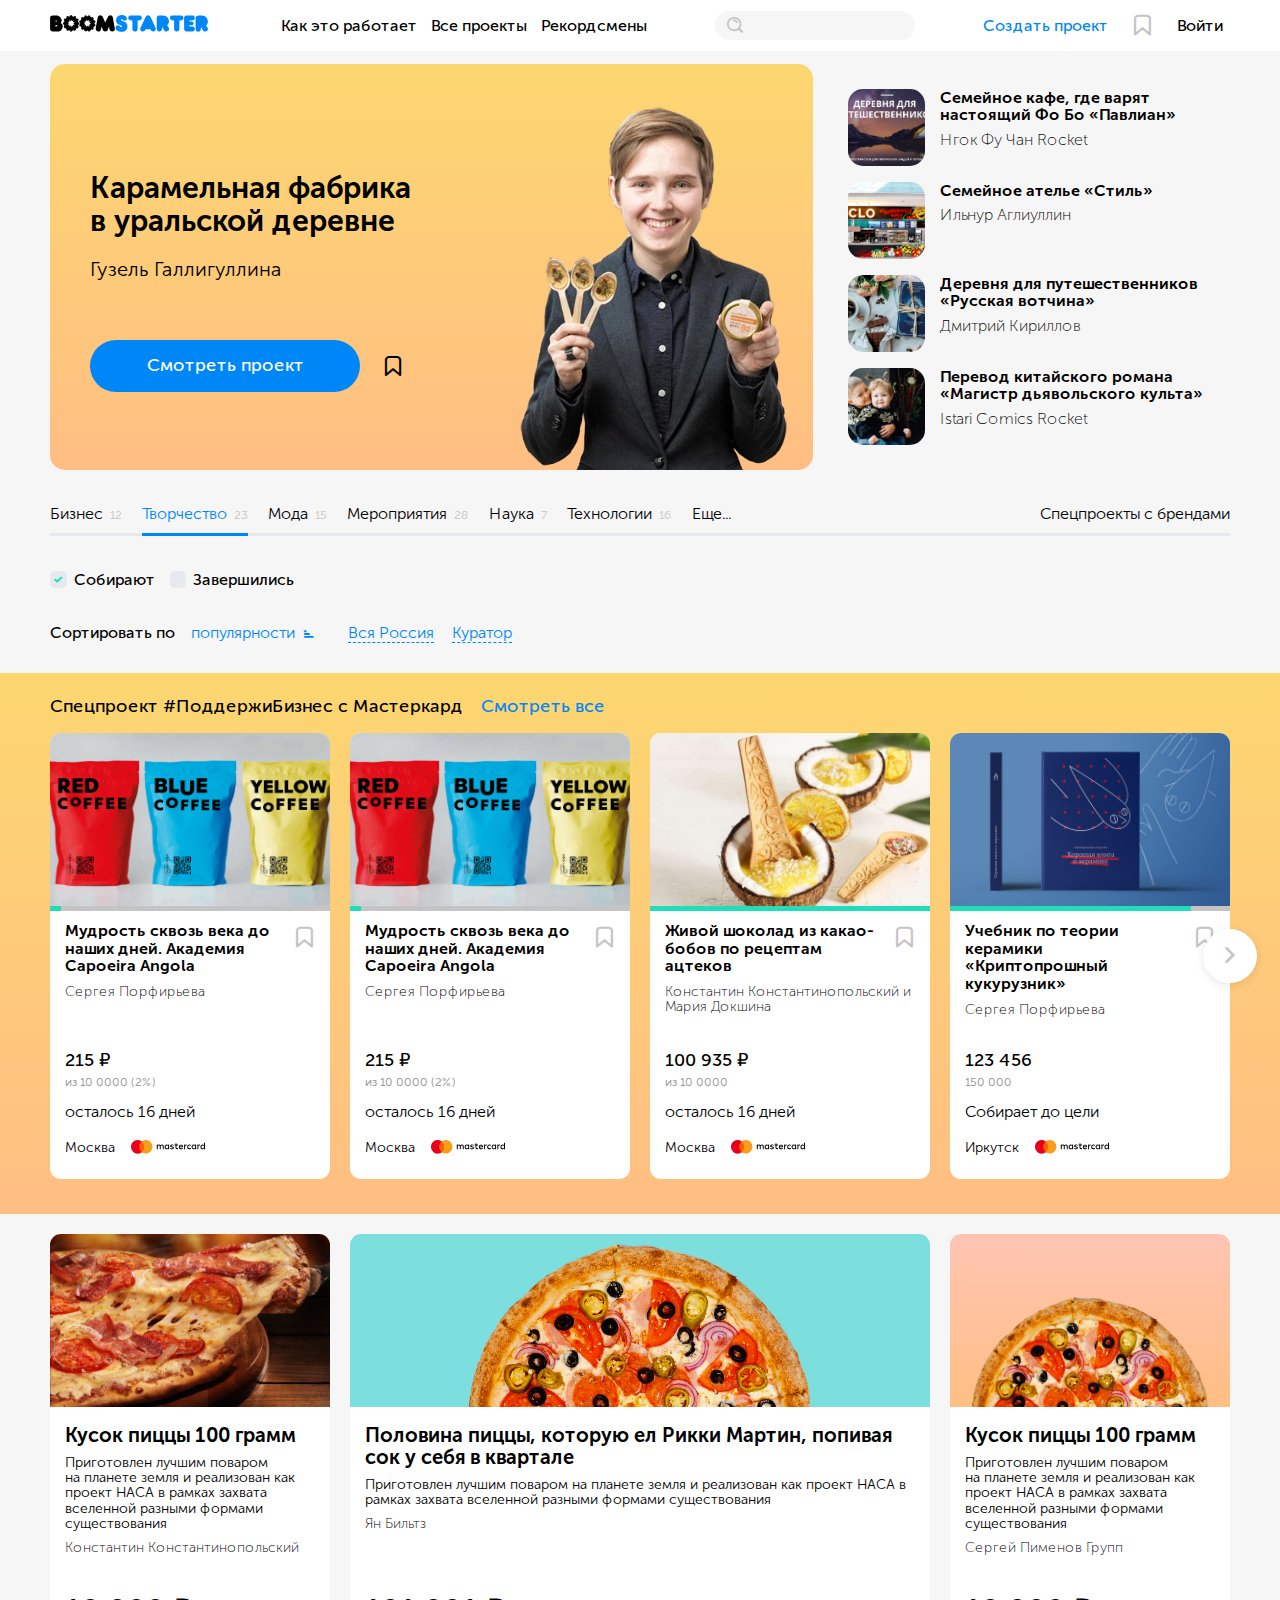
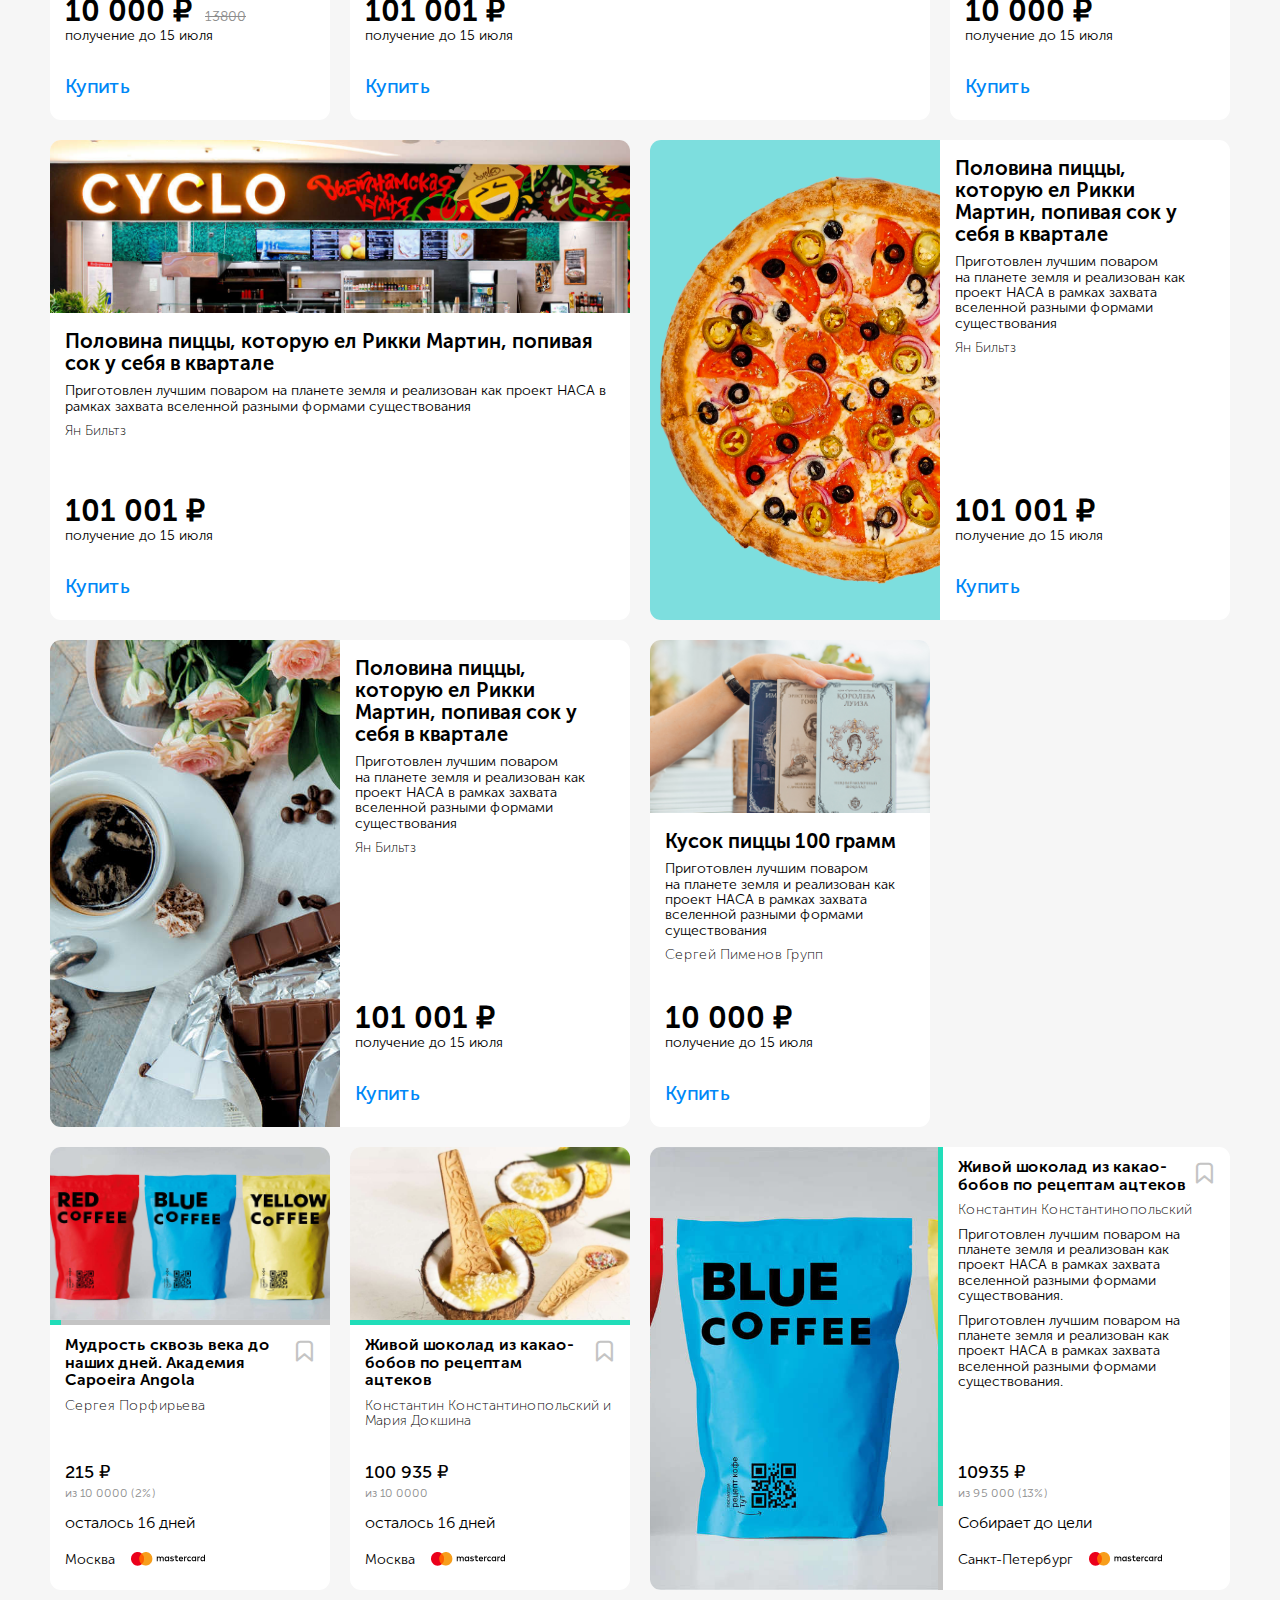
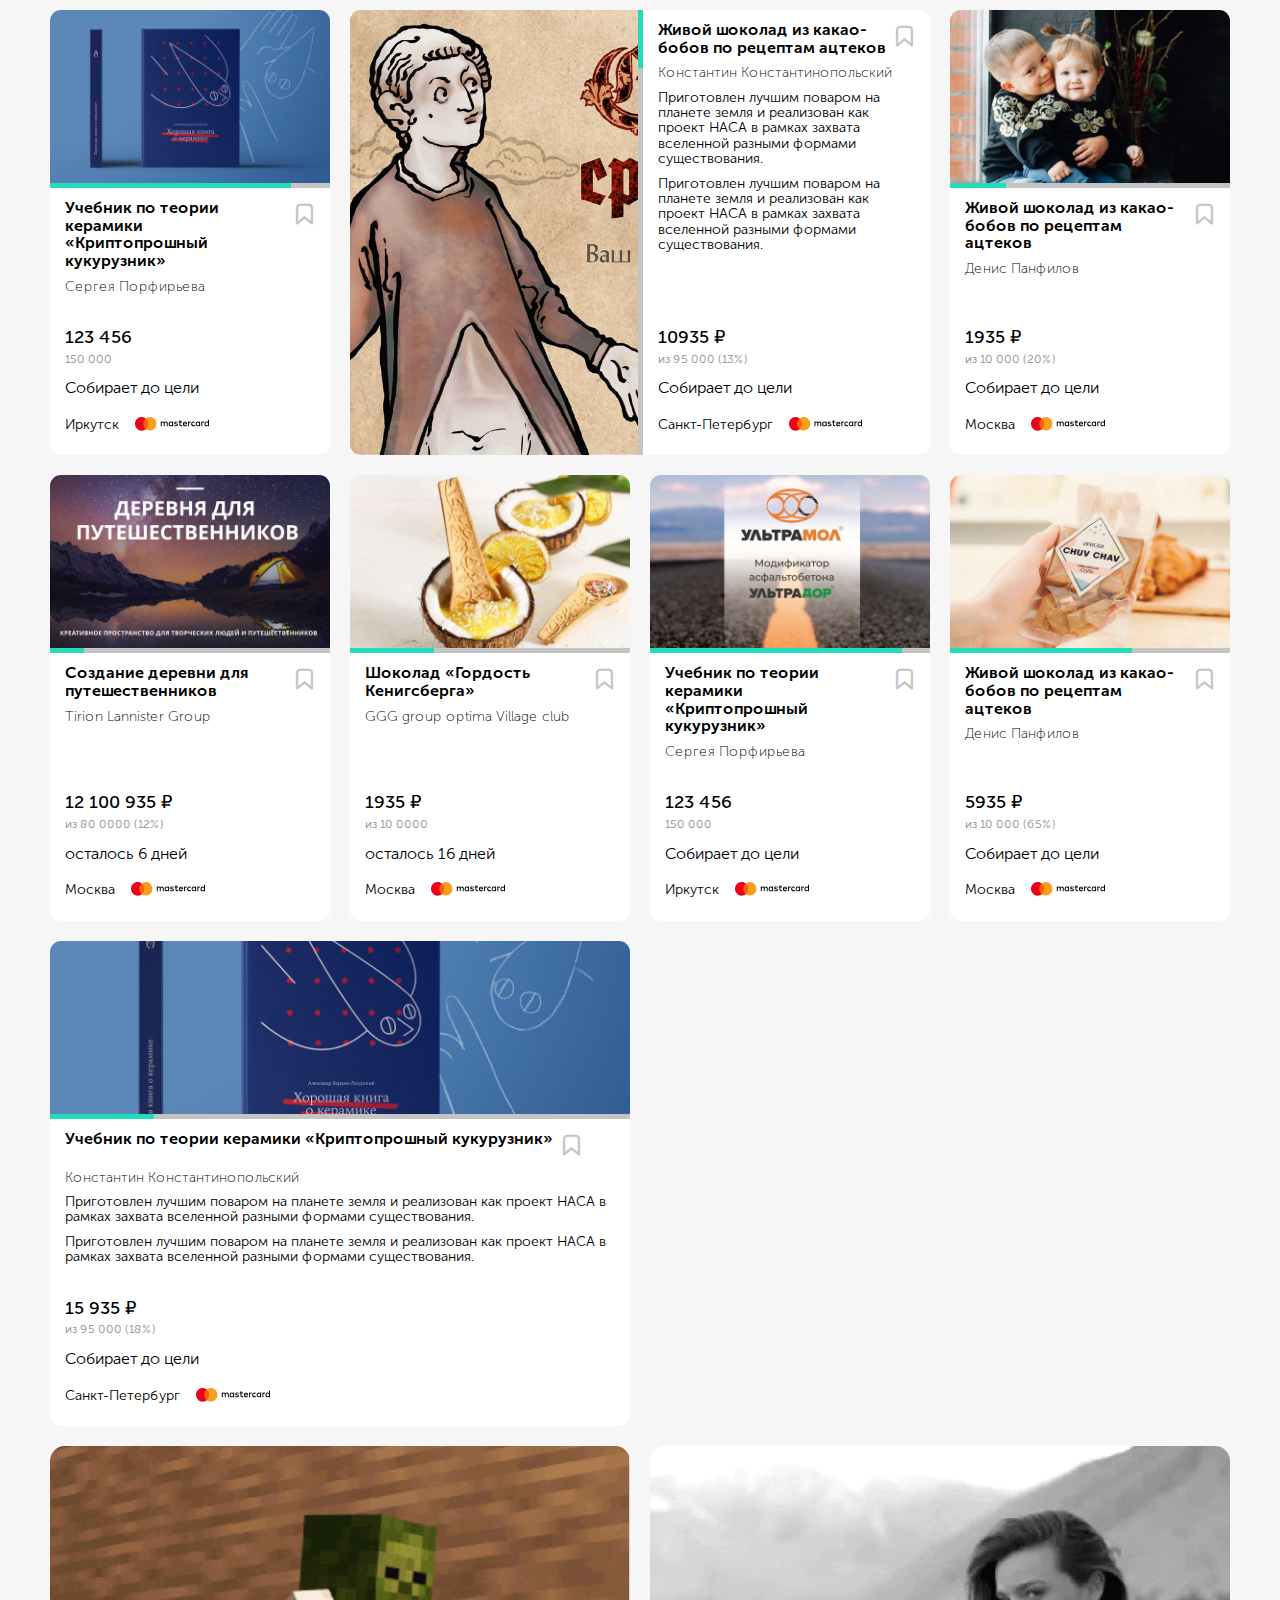
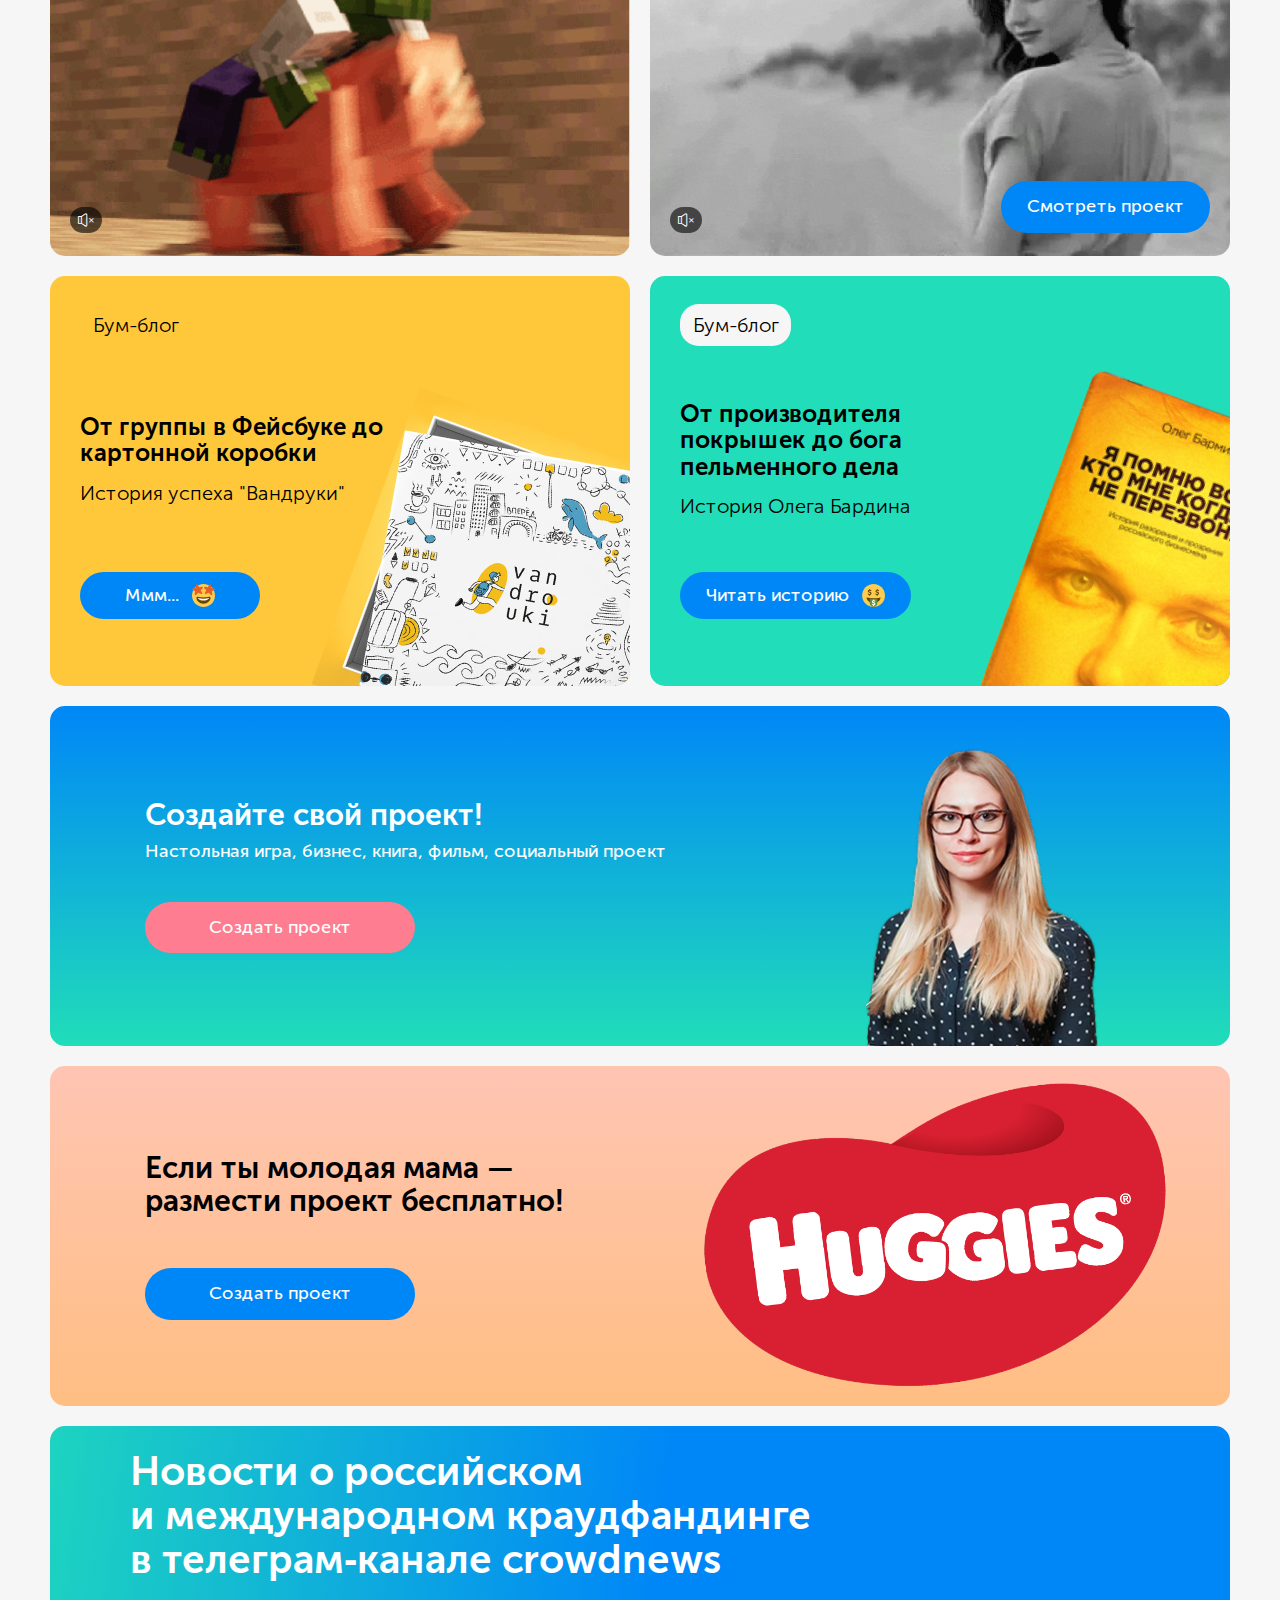
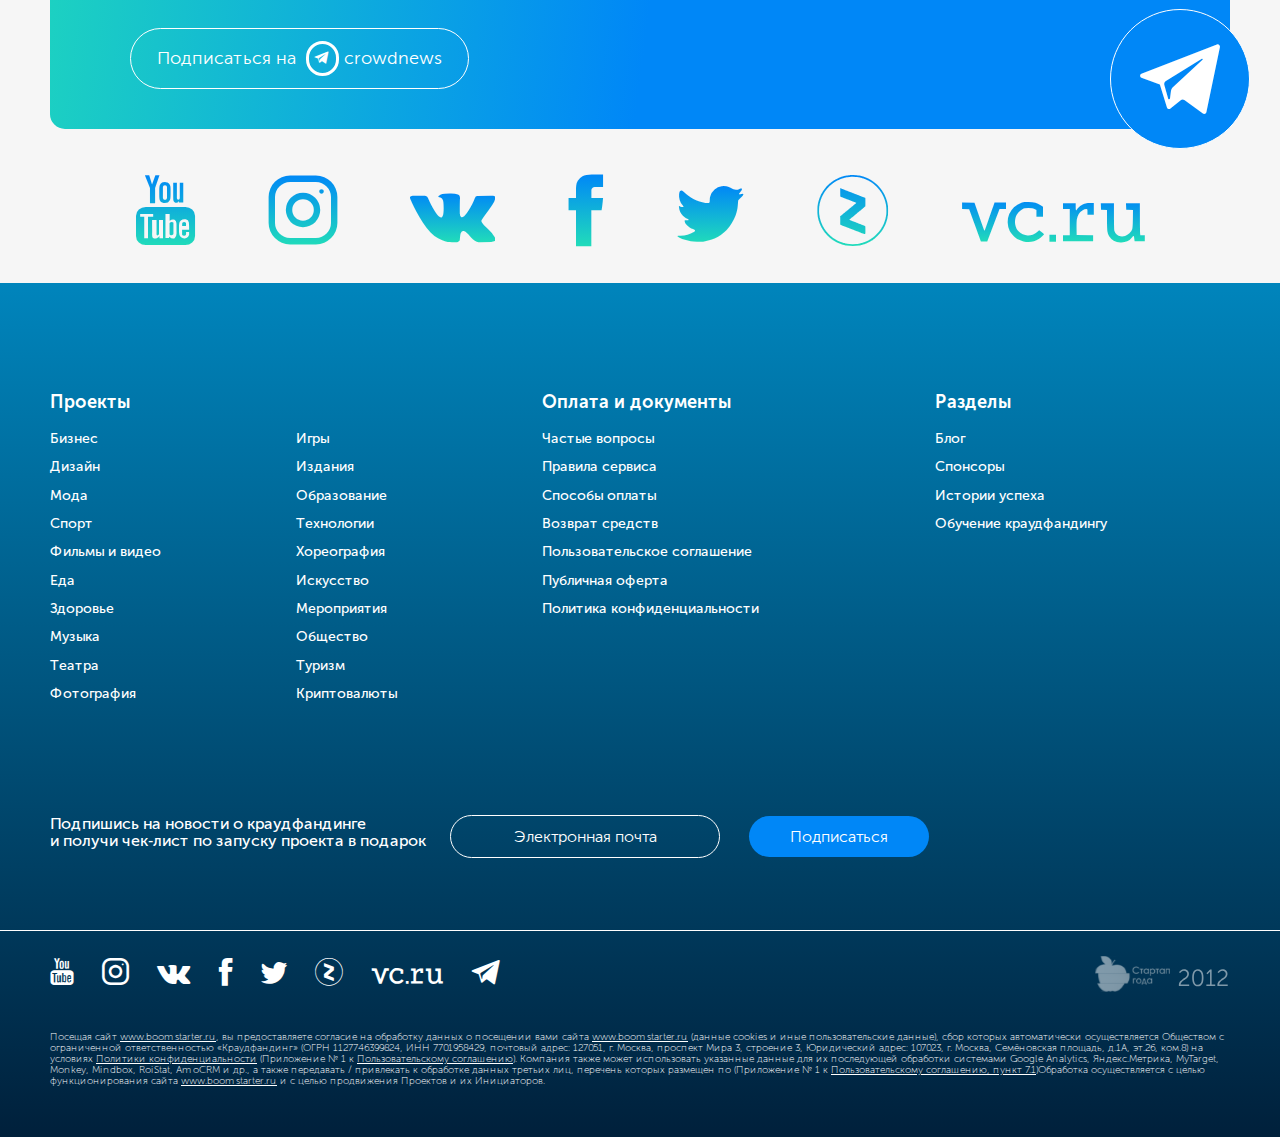
==== commit c229a385: "fix my git bugs" ====
--- a/index.html
+++ b/index.html
@@ -1048,32 +1048,21 @@
             <!-- баннер с телеграмом -->
             <section class="container">
                 <div class="tlg-offer">
-                    <div class="grid-row no-gap">
-                        <div class="span-8 sm-span-12">
-                            <div class="tlg-offer__info">
-                                <h3 class="tlg-offer__title">Новости о&nbsp;российском <br>
-                                    и&nbsp;международном краудфандинге <br>
-                                    в&nbsp;телеграм&#8209;канале crowdnews</h3>
-                                <div class="tlg-offer__button">
-                                    <a href="#" class="ui-button _outlined has-image -fit-content">Подписаться на <span class="icon icon-telegram"></span>crowdnews</a>
-                                </div>
-                            </div>
-                        </div>
-                        <div class="span-4 sm-span-12">
-                            <div class="tlg-offer__mockup-wrapper">
-                                <div class="tlg-offer__mockup">
-                                    <img src="img/tlg-offer/mockup-iphoneX.png" alt="iphone X">
-                                </div>
-                            </div>
-                            <div class="tlg-offer__icon"><span class="icon icon-telegram"></span></div>
-                        </div>
-                    </div>
+                    <div class="tlg-offer__info">
+                        <h3 class="tlg-offer__title">Новости о&nbsp;российском <br>
+                            и&nbsp;международном краудфандинге <br>
+                            в&nbsp;телеграм&#8209;канале crowdnews</h3>
+                        <div class="tlg-offer__button">
+                            <a href="#" class="ui-button _outlined has-image -fit-content">Подписаться на <span class="icon icon-telegram"></span>crowdnews</a>
+                        </div>
+                    </div>
+                    <div class="tlg-offer__icon"><span class="icon icon-telegram"></span></div>
+                    <div class="tlg-offer__mockup"><img src="" alt=""></div>
                 </div>
             </section>
-            <!-- иконки соцсетей с градиентной заливкой -->
             <section class="container">
-                <div class="socials-big">
-                    <ul class="socials-row _gradient">
+                <div class="socials-gradient">
+                    <ul class="socials-row">
                         <li><a href="#" aria-label="YouTube"><span class="icon icon-youtube"></span></a></li>
                         <li><a href="#" aria-label="instagram"><span class="icon icon-instagram"></span></a></li>
                         <li><a href="#" aria-label="vkontakte"><span class="icon icon-vkontakte"></span></a></li>
--- a/css/style.min.css
+++ b/css/style.min.css
@@ -1 +1 @@
-body{margin:0;padding:0;line-height:1.5;text-rendering:optimizeSpeed;min-height:100vh;scroll-behavior:smooth}*,*:after,*:before{-webkit-box-sizing:border-box;box-sizing:border-box}*:after,*:before{speak:none}input,button,a,select,textarea{outline:none}a{color:inherit;cursor:pointer;text-decoration:none;display:inline}p{margin:1em 0}button{border:none;background-color:transparent;cursor:pointer;display:block}address{font-style:normal}table,tr,th,td{border:none;padding:0;border-collapse:collapse;vertical-align:top}th{font-weight:normal}table{text-align:center}fieldset{border:none;padding:0;margin:0;min-width:auto}form,fieldset{max-width:100%}h1,h2,h3,h4,h5,h6,p{font-weight:normal;margin:0}html{font-family:sans-serif;-ms-text-size-adjust:100%;-webkit-text-size-adjust:100%}article,aside,details,figcaption,figure,footer,header,hgroup,main,menu,nav,section,summary{display:block}figure{margin:0}hr{-webkit-box-sizing:content-box;box-sizing:content-box;height:0;overflow:visible;margin:0;border:0}pre{font-family:monospace;font-size:1em;margin:0}abbr[title]{border-bottom:none;text-decoration:underline;-webkit-text-decoration:underline dotted;text-decoration:underline dotted}b,strong{font-weight:bold}code,kbd,samp{font-family:monospace;font-size:1em}pre{overflow-x:auto}small{font-size:80%}sub,sup{font-size:75%;line-height:0;position:relative;vertical-align:baseline}sub{bottom:-0.25em}sup{top:-0.5em}img{display:block;border-style:none;max-width:100%;height:auto}button,input,optgroup,select,textarea{font-family:inherit;font-size:100%;line-height:1;margin:0;padding:0;color:inherit;font:inherit}input,button{overflow:visible}button,select{text-transform:none}button,[type="button"],[type="reset"],[type="submit"]{-webkit-appearance:button}button::-moz-focus-inner,[type="button"]::-moz-focus-inner,[type="reset"]::-moz-focus-inner,[type="submit"]::-moz-focus-inner{border-style:none;padding:0}legend{-webkit-box-sizing:border-box;box-sizing:border-box;color:inherit;display:table;max-width:100%;padding:0;white-space:normal}progress{vertical-align:baseline}textarea{overflow:auto}[type="checkbox"],[type="radio"]{-webkit-box-sizing:border-box;box-sizing:border-box;padding:0}[type="number"]::-webkit-inner-spin-button,[type="number"]::-webkit-outer-spin-button{height:auto}[type="search"]{-webkit-appearance:textfield;outline-offset:-2px}[type="search"]::-webkit-search-decoration{-webkit-appearance:none}::-webkit-file-upload-button{-webkit-appearance:button;font:inherit}[hidden]{display:none}html{font-size:100%;font-size:16px}@media (max-width: 1199px){html{font-size:15.2px}}@media (max-width: 991px){html{font-size:14.4px}}@media (max-width: 767px){html{font-size:13.6px}}@media (max-width: 575px){html{font-size:12.8px}}body{line-height:1.1;font-family:"Museo Sans Cyrl","Roboto",Arial,sans-serif;background-color:#F6F6F6}ul{list-style:none;margin:0;padding:0}*{word-break:break-word;-webkit-transition:color 0.1s, background-color 0.1s, -webkit-box-shadow 0.1s;transition:color 0.1s, background-color 0.1s, -webkit-box-shadow 0.1s;-o-transition:color 0.1s, background-color 0.1s, box-shadow 0.1s;transition:color 0.1s, background-color 0.1s, box-shadow 0.1s;transition:color 0.1s, background-color 0.1s, box-shadow 0.1s, -webkit-box-shadow 0.1s}@font-face{font-family:'Museo Sans Cyrl';font-weight:100;font-style:normal;font-display:swap;src:url("../fonts/MuseoSansCyrl-100.eot");src:local("MuseoSansCyrl-100"),url("../fonts/MuseoSansCyrl-100.eot?#iefix") format("embedded-opentype"),url("../fonts/MuseoSansCyrl-100.woff") format("woff"),url("../fonts/MuseoSansCyrl-100.ttf") format("truetype")}@font-face{font-family:'Museo Sans Cyrl';font-weight:100;font-style:italic;font-display:swap;src:url("../fonts/MuseoSansCyrl-100Italic.eot");src:local("MuseoSansCyrl-100Italic"),url("../fonts/MuseoSansCyrl-100Italic.eot?#iefix") format("embedded-opentype"),url("../fonts/MuseoSansCyrl-100Italic.woff") format("woff"),url("../fonts/MuseoSansCyrl-100Italic.ttf") format("truetype")}@font-face{font-family:'Museo Sans Cyrl';font-weight:300;font-style:normal;font-display:swap;src:url("../fonts/MuseoSansCyrl-300.eot");src:local("MuseoSansCyrl-300"),url("../fonts/MuseoSansCyrl-300.eot?#iefix") format("embedded-opentype"),url("../fonts/MuseoSansCyrl-300.woff") format("woff"),url("../fonts/MuseoSansCyrl-300.ttf") format("truetype")}@font-face{font-family:'Museo Sans Cyrl';font-weight:300;font-style:italic;font-display:swap;src:url("../fonts/MuseoSansCyrl-300Italic.eot");src:local("MuseoSansCyrl-300Italic"),url("../fonts/MuseoSansCyrl-300Italic.eot?#iefix") format("embedded-opentype"),url("../fonts/MuseoSansCyrl-300Italic.woff") format("woff"),url("../fonts/MuseoSansCyrl-300Italic.ttf") format("truetype")}@font-face{font-family:'Museo Sans Cyrl';font-weight:500;font-style:normal;font-display:swap;src:url("../fonts/MuseoSansCyrl-500.eot");src:local("MuseoSansCyrl-500"),url("../fonts/MuseoSansCyrl-500.eot?#iefix") format("embedded-opentype"),url("../fonts/MuseoSansCyrl-500.woff") format("woff"),url("../fonts/MuseoSansCyrl-500.ttf") format("truetype")}@font-face{font-family:'Museo Sans Cyrl';font-weight:500;font-style:italic;font-display:swap;src:url("../fonts/MuseoSansCyrl-500Italic.eot");src:local("MuseoSansCyrl-500Italic"),url("../fonts/MuseoSansCyrl-500Italic.eot?#iefix") format("embedded-opentype"),url("../fonts/MuseoSansCyrl-500Italic.woff") format("woff"),url("../fonts/MuseoSansCyrl-500Italic.ttf") format("truetype")}@font-face{font-family:'Museo Sans Cyrl';font-weight:700;font-style:normal;font-display:swap;src:url("../fonts/MuseoSansCyrl-700.eot");src:local("MuseoSansCyrl-700"),url("../fonts/MuseoSansCyrl-700.eot?#iefix") format("embedded-opentype"),url("../fonts/MuseoSansCyrl-700.woff") format("woff"),url("../fonts/MuseoSansCyrl-700.ttf") format("truetype")}@font-face{font-family:'Museo Sans Cyrl';font-weight:700;font-style:italic;font-display:swap;src:url("../fonts/MuseoSansCyrl-700Italic.eot");src:local("MuseoSansCyrl-700Italic"),url("../fonts/MuseoSansCyrl-700Italic.eot?#iefix") format("embedded-opentype"),url("../fonts/MuseoSansCyrl-700Italic.woff") format("woff"),url("../fonts/MuseoSansCyrl-700Italic.ttf") format("truetype")}@font-face{font-family:'Museo Sans Cyrl';font-weight:900;font-style:normal;font-display:swap;src:url("../fonts/MuseoSansCyrl-900.eot");src:local("MuseoSansCyrl-900"),url("../fonts/MuseoSansCyrl-900.eot?#iefix") format("embedded-opentype"),url("../fonts/MuseoSansCyrl-900.woff") format("woff"),url("../fonts/MuseoSansCyrl-900.ttf") format("truetype")}@font-face{font-family:'Museo Sans Cyrl';font-weight:900;font-style:italic;font-display:swap;src:url("../fonts/MuseoSansCyrl-900Italic.eot");src:local("Museo Sans Cyrl 900 Italic"),local("MuseoSansCyrl-900Italic"),url("../fonts/MuseoSansCyrl-900Italic.eot?#iefix") format("embedded-opentype"),url("../fonts/MuseoSansCyrl-900Italic.woff") format("woff"),url("../fonts/MuseoSansCyrl-900Italic.ttf") format("truetype")}@font-face{font-family:'Rotonda';font-weight:600;font-style:normal;font-display:swap;src:url("../fonts/RotonBold.eot");src:url("../fonts/RotonBold.eot?#iefix") format("embedded-opentype"),url("../fonts/RotonBold.woff") format("woff"),url("../fonts/RotonBold.ttf") format("truetype")}@font-face{font-family:'Rotonda';font-weight:400;font-style:normal;font-display:swap;src:url("../fonts/RotonReg.eot");src:url("../fonts/RotonReg.eot?#iefix") format("embedded-opentype"),url("../fonts/RotonReg.woff") format("woff"),url("../fonts/RotonReg.ttf") format("truetype")}@-webkit-keyframes rotation{0%{-webkit-transform:rotate(0deg);transform:rotate(0deg)}100%{-webkit-transform:rotate(360deg);transform:rotate(360deg)}}@-o-keyframes rotation{0%{-o-transform:rotate(0deg);transform:rotate(0deg)}100%{-o-transform:rotate(360deg);transform:rotate(360deg)}}@keyframes rotation{0%{-webkit-transform:rotate(0deg);-o-transform:rotate(0deg);transform:rotate(0deg)}100%{-webkit-transform:rotate(360deg);-o-transform:rotate(360deg);transform:rotate(360deg)}}.bg-white{background-color:#fff}.bg-white.ui-button{background-color:#fff}@media (hover: hover){.bg-white.ui-button:hover{background-color:#ebebeb}}.bg-black{background-color:#000}.bg-black.ui-button{background-color:#000}@media (hover: hover){.bg-black.ui-button:hover{background-color:#000}}.bg-grey{background-color:#C4C4C4}.bg-grey.ui-button{background-color:#C4C4C4}@media (hover: hover){.bg-grey.ui-button:hover{background-color:#b0b0b0}}.bg-grey-light{background-color:#F6F6F6}.bg-grey-light.ui-button{background-color:#F6F6F6}@media (hover: hover){.bg-grey-light.ui-button:hover{background-color:#e2e2e2}}.bg-grey-light-2{background-color:#E6E9ED}.bg-grey-light-2.ui-button{background-color:#E6E9ED}@media (hover: hover){.bg-grey-light-2.ui-button:hover{background-color:#ced4dc}}.bg-grey-dark{background-color:#8d8d8d}.bg-grey-dark.ui-button{background-color:#8d8d8d}@media (hover: hover){.bg-grey-dark.ui-button:hover{background-color:#797979}}.bg-grey-darker{background-color:#53565A}.bg-grey-darker.ui-button{background-color:#53565A}@media (hover: hover){.bg-grey-darker.ui-button:hover{background-color:#3f4245}}.bg-primary{background-color:#0087F7}.bg-primary.ui-button{background-color:#0087F7}@media (hover: hover){.bg-primary.ui-button:hover{background-color:#0071ce}}.bg-yellow{background-color:#FFC83A}.bg-yellow.ui-button{background-color:#FFC83A}@media (hover: hover){.bg-yellow.ui-button:hover{background-color:#ffbd11}}.bg-yellow-light{background-color:#FCD770}.bg-yellow-light.ui-button{background-color:#FCD770}@media (hover: hover){.bg-yellow-light.ui-button:hover{background-color:#fbcc48}}.bg-cyan{background-color:#21DDB9}.bg-cyan.ui-button{background-color:#21DDB9}@media (hover: hover){.bg-cyan.ui-button:hover{background-color:#1cba9b}}.bg-cyan-light{background-color:#7DDEDE}.bg-cyan-light.ui-button{background-color:#7DDEDE}@media (hover: hover){.bg-cyan-light.ui-button:hover{background-color:#5cd6d6}}.bg-peach{background-color:#FFC5B3}.bg-peach.ui-button{background-color:#FFC5B3}@media (hover: hover){.bg-peach.ui-button:hover{background-color:#ffa68a}}.bg-beige{background-color:#FFBE83}.bg-beige.ui-button{background-color:#FFBE83}@media (hover: hover){.bg-beige.ui-button:hover{background-color:#ffa95a}}.bg-pink{background-color:#FE7D90}.bg-pink.ui-button{background-color:#FE7D90}@media (hover: hover){.bg-pink.ui-button:hover{background-color:#fe556d}}.bg-red{background-color:#E41E0A}.bg-red.ui-button{background-color:#E41E0A}@media (hover: hover){.bg-red.ui-button:hover{background-color:#bd1908}}@media (hover: hover){.bg-primary.ui-button:hover{background-color:#219aff}}@media (hover: hover){.bg-red.ui-button:hover{background-color:#f63e2b}}.bg-gradient-primary-cyan{background-color:#0087f7;background:-webkit-gradient(linear, left top, left bottom, from(#0087F7), to(#21DDB9));background:-webkit-linear-gradient(top, #0087F7 0%, #21DDB9 100%);background:-o-linear-gradient(top, #0087F7 0%, #21DDB9 100%);background:linear-gradient(180deg, #0087F7 0%, #21DDB9 100%)}.bg-gradient-peach-beige{background-color:#ffc5b3;background:-webkit-gradient(linear, left top, left bottom, from(#FFC5B3), to(#FFBE83));background:-webkit-linear-gradient(top, #FFC5B3 0%, #FFBE83 100%);background:-o-linear-gradient(top, #FFC5B3 0%, #FFBE83 100%);background:linear-gradient(180deg, #FFC5B3 0%, #FFBE83 100%)}.bg-gradient-yellow-light-beige{background-color:#fcd770;background:-webkit-gradient(linear, left top, left bottom, from(#FCD770), to(#FFBE83));background:-webkit-linear-gradient(top, #FCD770 0%, #FFBE83 100%);background:-o-linear-gradient(top, #FCD770 0%, #FFBE83 100%);background:linear-gradient(180deg, #FCD770 0%, #FFBE83 100%)}.bg-yellow,.bg-yellow-light,.bg-peach,.bg-beige,.bg-cyan,.bg-gradient-peach-beige,.bg-gradient-yellow-light-yellow{color:#000}.bg-primary,.bg-gradient-primary-cyan,.bg-red{color:#fff}@font-face{font-family:'icomoon';font-weight:normal;font-style:normal;font-display:block;src:url("../fonts/icomoon.ttf?yp3li4") format("truetype"),url("../fonts/icomoon.woff?yp3li4") format("woff"),url("../fonts/icomoon.svg?yp3li4#icomoon") format("svg")}.icon{font-family:'icomoon' !important;speak:never;font-style:normal;font-weight:normal;font-variant:normal;text-transform:none;line-height:1;-webkit-font-smoothing:antialiased;-moz-osx-font-smoothing:grayscale}.icon-arrow-left:before{content:"\e908"}.icon-arrow-right:before{content:"\e909"}.icon-bookmark:before{content:"\e90a"}.icon-bookmark-filled:before{content:"\e90b"}.icon-check:before{content:"\e90c"}.icon-heart:before{content:"\e90d"}.icon-loader:before{content:"\e90e"}.icon-sorting:before{content:"\e90f"}.icon-search:before{content:"\e910"}.icon-sound-off:before{content:"\e911"}.icon-sound-on:before{content:"\e912"}.icon-facebook:before{content:"\e900"}.icon-instagram:before{content:"\e901"}.icon-telegram:before{content:"\e902"}.icon-twitter:before{content:"\e903"}.icon-vcru:before{content:"\e904"}.icon-vkontakte:before{content:"\e905"}.icon-youtube:before{content:"\e906"}.icon-z:before{content:"\e907"}.emoji{width:1.3em;height:1.3em;-o-object-fit:contain;object-fit:contain;margin-left:0.7em}@media (hover: hover){*{scrollbar-color:#C4C4C4 #E6E9ED;scrollbar-width:thin}::-webkit-scrollbar{width:5px;height:5px;background-color:#E6E9ED}}@media (hover: hover) and (max-width: 575px){::-webkit-scrollbar{width:3.5px;height:3.5px}}@media (hover: hover){::-webkit-scrollbar-thumb{background:#C4C4C4;-webkit-border-radius:10px;border-radius:10px}::-webkit-scrollbar-track{background:#E6E9ED;-webkit-border-radius:10px;border-radius:10px}}.ui-button,.ui-input{display:inline-block;width:270px;min-width:180px;max-width:100%;padding:16px 26px;background-color:#0087F7;text-align:center;font-weight:500;font-style:normal;font-size:18px;-webkit-border-radius:2.5em;border-radius:2.5em;color:#fff}@media (hover: hover){.ui-button:hover,.ui-input:hover{background-color:#219aff}}@media (max-width: 991px){.ui-button,.ui-input{padding:14px 23px}}@media (max-width: 575px){.ui-button,.ui-input{padding:12px 21px;font-size:14px}}@media (max-width: 479px){.ui-button,.ui-input{width:100%}}.ui-button.has-image,.ui-input.has-image{display:-webkit-box;display:-webkit-flex;display:-ms-flexbox;display:flex;-webkit-box-pack:center;-webkit-justify-content:center;-ms-flex-pack:center;justify-content:center;-webkit-box-align:center;-webkit-align-items:center;-ms-flex-align:center;align-items:center;padding:10px 26px}@media (max-width: 991px){.ui-button.has-image,.ui-input.has-image{padding:8px 23px}}@media (max-width: 575px){.ui-button.has-image,.ui-input.has-image{padding:6px 21px}}.ui-button.has-image .emoji,.ui-input.has-image .emoji{margin-left:0.7em}.ui-button._outlined{font-weight:300;background-color:transparent;color:#0087F7;border:1px solid}.ui-input{font-weight:300;background-color:transparent;color:#000;border:1px solid #0087F7}.ui-input:hover{background-color:transparent}.ui-search{display:-webkit-box;display:-webkit-flex;display:-ms-flexbox;display:flex;width:200px;background-color:#F6F6F6;padding:6px 12px;-webkit-border-radius:2.5em;border-radius:2.5em}.ui-search .icon-search{margin-right:8px;color:#C4C4C4}.ui-search input{max-width:-webkit-calc(100% - 20px);max-width:calc(100% - 20px);-webkit-box-flex:1;-webkit-flex:1 1 auto;-ms-flex:1 1 auto;flex:1 1 auto;border:none}.ui-search input::-webkit-textfield-decoration-container{background-color:#F6F6F6}.ui-icon-button{padding:5px 8px;line-height:1}.ui-icon-button._turn-sound.is-sound-off .icon-sound-on{display:none}.ui-icon-button._turn-sound.is-sound-off .icon-sound-off{display:block}.ui-icon-button._turn-sound.is-sound-on .icon-sound-on{display:block}.ui-icon-button._turn-sound.is-sound-on .icon-sound-off{display:none}.ui-icon-button._bookmark .icon-bookmark{display:block}.ui-icon-button._bookmark .icon-bookmark-filled{display:none}.ui-icon-button._bookmark.is-filled .icon-bookmark{display:none}.ui-icon-button._bookmark.is-filled .icon-bookmark-filled{display:block}.ui-arrow-left,.ui-arrow-right{width:3.375em;height:3.375em;background-color:#fff;color:#C4C4C4;-webkit-border-radius:50%;border-radius:50%;-webkit-box-shadow:0px 2px 10px rgba(0,0,0,0.1);box-shadow:0px 2px 10px rgba(0,0,0,0.1);-webkit-transition:0.3s;-o-transition:0.3s;transition:0.3s}@media (hover: hover){.ui-arrow-left:hover,.ui-arrow-right:hover{color:#21DDB9}}.ui-loading{display:-webkit-box;display:-webkit-flex;display:-ms-flexbox;display:flex;-webkit-box-pack:center;-webkit-justify-content:center;-ms-flex-pack:center;justify-content:center;-webkit-box-align:center;-webkit-align-items:center;-ms-flex-align:center;align-items:center;min-height:100px;color:#0087F7;font-size:2em;-webkit-animation-name:rotation;-o-animation-name:rotation;animation-name:rotation;-webkit-animation-duration:1.8s;-o-animation-duration:1.8s;animation-duration:1.8s;-webkit-animation-iteration-count:infinite;-o-animation-iteration-count:infinite;animation-iteration-count:infinite;-webkit-animation-timing-function:linear;-o-animation-timing-function:linear;animation-timing-function:linear}.ui-subjects{display:-webkit-box;display:-webkit-flex;display:-ms-flexbox;display:flex}@media (max-width: 991px){.ui-subjects{overflow-x:auto}.ui-subjects__btn{white-space:nowrap}}.ui-subjects__item{position:relative;padding-right:20px;font-weight:300;font-style:normal;font-size:16px}.ui-subjects__item::after{position:absolute;content:'';left:0;bottom:0;width:100%;height:3.6px;background-color:#E6E9ED}.ui-subjects__item:last-child{-webkit-box-flex:1;-webkit-flex:1 1 auto;-ms-flex:1 1 auto;flex:1 1 auto;padding-right:0}.ui-subjects__item:last-child .ui-subjects__btn{margin:0 0 0 auto}.ui-subjects__btn{position:relative;padding:10px 0 14px}@media (hover: hover){.ui-subjects__btn:hover{color:#0087F7}}.ui-subjects__btn::after{position:absolute;content:'';left:0;bottom:0;width:100%;height:3.6px;background-color:transparent;z-index:2}.ui-subjects__btn.is-active{color:#0087F7}.ui-subjects__btn.is-active::after{background-color:#0087F7}.ui-subjects__count{font-size:12px;color:#C4C4C4;margin-left:3px}.ui-subjects__item .ui-dropdown{top:35px;left:-17px}.ui-checkbox{display:-webkit-box;display:-webkit-flex;display:-ms-flexbox;display:flex;margin-right:15px;padding:5px 0;cursor:default}.ui-checkbox input{opacity:0;position:absolute}.ui-checkbox__custom{position:relative;width:1.03125em;height:1.03125em;display:inline-block;margin-right:7px;-webkit-border-radius:5px;border-radius:5px;background-color:#E6E9ED;color:#21DDB9}.ui-checkbox__custom .icon-check{position:absolute;top:55%;left:50%;-webkit-transform:translateX(-50%) translateY(-50%);-ms-transform:translateX(-50%) translateY(-50%);-o-transform:translateX(-50%) translateY(-50%);transform:translateX(-50%) translateY(-50%);font-size:0.5em;display:none}input:checked ~ .ui-checkbox__custom .icon-check{display:block}.ui-sorting{font-weight:300}.ui-sorting__control{color:#0087F7}.ui-sorting .icon-sorting{margin-left:0.5em;font-size:0.6em}.ui-sorting .ui-dropdown{top:100%;left:-17px}.ui-filter{display:-webkit-inline-box;display:-webkit-inline-flex;display:-ms-inline-flexbox;display:inline-flex;position:relative;margin-right:18px;font-weight:300}.ui-filter__control{color:#0087F7;border-bottom:1px dashed #0087F7}.ui-filter .ui-dropdown{top:100%;left:-17px}.ui-dropdown{position:absolute;display:none;width:-webkit-max-content;width:-moz-max-content;width:max-content;min-width:160px;max-width:200px;padding:5px 0;z-index:2;background-color:#fff;-webkit-border-radius:.6875em;border-radius:.6875em;font:inherit}.ui-dropdown__item{padding:6px 17px;cursor:default}.ui-dropdown__item.is-active{display:none}@media (hover: hover){.ui-dropdown__item:hover{color:#0087F7;background-color:#F6F6F6}}.has-dropdown{position:relative}.has-dropdown-on-hover:hover .ui-dropdown,.has-dropdown-on-hover:active .ui-dropdown{display:block}.hidden{display:none !important}@media (max-width: 1279px){.xl-hidden{display:none !important}.xl-block{display:block !important}}@media (max-width: 1199px){.lg-hidden{display:none !important}.lg-block{display:block !important}}@media (max-width: 991px){.md-hidden{display:none !important}.md-block{display:block !important}}@media (max-width: 767px){.sm-hidden{display:none !important}.sm-block{display:block !important}}@media (max-width: 575px){.xs-hidden{display:none !important}.xs-block{display:block !important}}.container{width:100%;max-width:1280px;padding:0 3.125em;margin:0 auto}@media (max-width: 575px){.container{padding:0 14px}}.grid-row{display:-ms-grid;display:grid;-ms-grid-columns:(1fr)[12];grid-template-columns:repeat(12, 1fr);grid-gap:1.25em;grid-auto-flow:row}.span-1{grid-column:span 1}.span-2{grid-column:span 2}.span-3{grid-column:span 3}.span-4{grid-column:span 4}.span-5{grid-column:span 5}.span-6{grid-column:span 6}.span-7{grid-column:span 7}.span-8{grid-column:span 8}.span-9{grid-column:span 9}.span-10{grid-column:span 10}.span-11{grid-column:span 11}.span-12{grid-column:span 12}@media (max-width: 1279px){.xl-span-1{grid-column:span 1}.xl-span-2{grid-column:span 2}.xl-span-3{grid-column:span 3}.xl-span-4{grid-column:span 4}.xl-span-5{grid-column:span 5}.xl-span-6{grid-column:span 6}.xl-span-7{grid-column:span 7}.xl-span-8{grid-column:span 8}.xl-span-9{grid-column:span 9}.xl-span-10{grid-column:span 10}.xl-span-11{grid-column:span 11}.xl-span-12{grid-column:span 12}}@media (max-width: 1199px){.lg-span-1{grid-column:span 1}.lg-span-2{grid-column:span 2}.lg-span-3{grid-column:span 3}.lg-span-4{grid-column:span 4}.lg-span-5{grid-column:span 5}.lg-span-6{grid-column:span 6}.lg-span-7{grid-column:span 7}.lg-span-8{grid-column:span 8}.lg-span-9{grid-column:span 9}.lg-span-10{grid-column:span 10}.lg-span-11{grid-column:span 11}.lg-span-12{grid-column:span 12}}@media (max-width: 991px){.md-span-1{grid-column:span 1}.md-span-2{grid-column:span 2}.md-span-3{grid-column:span 3}.md-span-4{grid-column:span 4}.md-span-5{grid-column:span 5}.md-span-6{grid-column:span 6}.md-span-7{grid-column:span 7}.md-span-8{grid-column:span 8}.md-span-9{grid-column:span 9}.md-span-10{grid-column:span 10}.md-span-11{grid-column:span 11}.md-span-12{grid-column:span 12}}@media (max-width: 767px){.sm-span-1{grid-column:span 1}.sm-span-2{grid-column:span 2}.sm-span-3{grid-column:span 3}.sm-span-4{grid-column:span 4}.sm-span-5{grid-column:span 5}.sm-span-6{grid-column:span 6}.sm-span-7{grid-column:span 7}.sm-span-8{grid-column:span 8}.sm-span-9{grid-column:span 9}.sm-span-10{grid-column:span 10}.sm-span-11{grid-column:span 11}.sm-span-12{grid-column:span 12}}@media (max-width: 575px){.xs-span-1{grid-column:span 1}.xs-span-2{grid-column:span 2}.xs-span-3{grid-column:span 3}.xs-span-4{grid-column:span 4}.xs-span-5{grid-column:span 5}.xs-span-6{grid-column:span 6}.xs-span-7{grid-column:span 7}.xs-span-8{grid-column:span 8}.xs-span-9{grid-column:span 9}.xs-span-10{grid-column:span 10}.xs-span-11{grid-column:span 11}.xs-span-12{grid-column:span 12}}.grid{display:-ms-grid;display:grid;-ms-grid-columns:(1fr)[4];grid-template-columns:repeat(4, 1fr);grid-gap:1.25em;margin:1.25em 0;grid-auto-flow:dense}@media (max-width: 991px){.grid{-ms-grid-columns:(1fr)[3];grid-template-columns:repeat(3, 1fr)}}@media (max-width: 767px){.grid{-ms-grid-columns:(1fr)[2];grid-template-columns:repeat(2, 1fr)}}@media (max-width: 575px){.grid{grid-gap:.9375em}}.no-grid-gap,.no-gap{grid-gap:0}.grid-rewards{grid-auto-rows:minmax(480px, auto)}@media (max-width: 767px){.grid-rewards{grid-auto-rows:minmax(430px, auto)}}@media (max-width: 575px){.grid-rewards{grid-auto-rows:minmax(380px, auto)}}.grid-square-banners{-ms-grid-columns:1fr 1fr;grid-template-columns:1fr 1fr;grid-auto-rows:410px}@media (max-width: 991px){.grid-square-banners{-ms-grid-columns:1fr;grid-template-columns:1fr}}@media (max-width: 575px){.grid-square-banners{grid-auto-rows:minmax(210px, auto)}}.grid-special{grid-auto-columns:280px;-ms-grid-columns:280px;grid-template-columns:280px;grid-auto-flow:column;margin:0}@media (max-width: 991px){.grid-special{grid-auto-columns:260px;-ms-grid-columns:260px;grid-template-columns:260px}}@media (max-width: 767px){.grid-special{grid-auto-columns:238px;-ms-grid-columns:238px;grid-template-columns:238px}}@media (max-width: 575px){.grid-special{grid-auto-columns:185px;-ms-grid-columns:185px;grid-template-columns:185px}}.menu-bar{display:-webkit-box;display:-webkit-flex;display:-ms-flexbox;display:flex;-webkit-flex-wrap:nowrap;-ms-flex-wrap:nowrap;flex-wrap:nowrap;-webkit-box-pack:justify;-webkit-justify-content:space-between;-ms-flex-pack:justify;justify-content:space-between;-webkit-box-align:center;-webkit-align-items:center;-ms-flex-align:center;align-items:center}.menu-bar__item._open-search{margin-right:10px}.menu-bar._mobile{display:-webkit-box;display:-webkit-flex;display:-ms-flexbox;display:flex;-webkit-flex-wrap:nowrap;-ms-flex-wrap:nowrap;flex-wrap:nowrap;-webkit-box-pack:start;-webkit-justify-content:flex-start;-ms-flex-pack:start;justify-content:flex-start;-webkit-box-align:center;-webkit-align-items:center;-ms-flex-align:center;align-items:center;overflow-x:auto;white-space:nowrap}.menu-bar__item._open-search,.menu-bar__item._search,.menu-bar__item._bookmark{color:#C4C4C4}.menu-bar__item._create{color:#0087F7}@media (hover: hover){.menu-bar__item:hover{color:#0087F7}}.menu-bar__item a{display:block}.menu-bar__item._logo{margin-right:35px;margin-right:auto}.menu-bar__item._logo a{padding:15px 5px 15px 0}.menu-bar__item._logo img,.menu-bar__item._logo svg{max-width:160px;max-height:17px}.menu-bar__item:not(._logo) a{padding:15px 7px}.menu-bar__item._search{margin:auto}.menu-bar__item._search input{color:#000}.menu-bar__item._bookmark{margin:0 10px;font-size:1.3em}nav:nth-child(2){border-top:1px solid #C4C4C4}@media (max-width: 1199px){.menu-bar__item._search{margin-right:15px}}@media (max-width: 479px){.menu-bar__item._open-search{font-size:1.3em;margin-right:0}.menu-bar__item._bookmark{margin:0 5px}}.main{display:-ms-grid;display:grid;-ms-grid-columns:2fr 1fr;grid-template-columns:2fr 1fr;-ms-grid-rows:minmax(400px, auto);grid-template-rows:minmax(400px, auto);grid-gap:35px;margin:13px 0 20px}@media (max-width: 1199px){.main{-ms-grid-columns:100%;grid-template-columns:100%;-ms-grid-rows:minmax(380px, auto);grid-template-rows:minmax(380px, auto);margin-top:0}}.main-banner{display:-webkit-box;display:-webkit-flex;display:-ms-flexbox;display:flex;-webkit-flex-wrap:nowrap;-ms-flex-wrap:nowrap;flex-wrap:nowrap;-webkit-border-radius:.9375em;border-radius:.9375em}.main-banner>.grid-row{min-height:100%}.main-banner__info{height:100%;display:-webkit-box;display:-webkit-flex;display:-ms-flexbox;display:flex;-webkit-box-orient:vertical;-webkit-box-direction:normal;-webkit-flex-direction:column;-ms-flex-direction:column;flex-direction:column;-webkit-box-pack:center;-webkit-justify-content:center;-ms-flex-pack:center;justify-content:center;padding:45px 20px 15px 40px}.main-banner__title{font-weight:700;font-style:normal;font-size:30px;margin-bottom:20px}.main-banner__desc{font-weight:300;font-style:normal;font-size:20px}.main-banner__button{margin-top:60px;display:-webkit-box;display:-webkit-flex;display:-ms-flexbox;display:flex;-webkit-box-align:center;-webkit-align-items:center;-ms-flex-align:center;align-items:center}.main-banner .ui-icon-button._bookmark{font-size:1.25em;margin-left:15px;color:#000}@media (hover: hover){.main-banner .ui-icon-button._bookmark:hover{color:#fff}}.main-banner__img{height:100%;display:-webkit-box;display:-webkit-flex;display:-ms-flexbox;display:flex}.main-banner__img-bg{width:90%;height:90%;margin:auto auto 0;background-repeat:no-repeat;background-position:bottom center;-webkit-background-size:contain;background-size:contain}@media (max-width: 991px){.main-banner__info{padding-left:30px}}@media (max-width: 767px){.main-banner{display:-webkit-box;display:-webkit-flex;display:-ms-flexbox;display:flex;-webkit-box-orient:vertical;-webkit-box-direction:normal;-webkit-flex-direction:column;-ms-flex-direction:column;flex-direction:column}.main-banner__info{padding-top:25px;padding-left:20px}.main-banner__title{font-size:25px;margin-bottom:15px}.main-banner__desc{font-size:15px}.main-banner__button{font-size:15px;margin-top:25px}.main-banner__img-bg{max-width:90%;max-height:90%;width:200px;height:200px}}@media (max-width: 575px){.main-banner__title{font-size:20px}.main-banner__desc{font-size:14px}.main-banner__button{font-size:14px}}.sm-cards{padding:25px 0}.sm-cards__grid{display:-ms-grid;display:grid;-ms-grid-rows:minmax(77px, auto);grid-template-rows:minmax(77px, auto);grid-gap:16px}.sm-cards__item{position:relative;display:-ms-grid;display:grid;-ms-grid-columns:78px auto;grid-template-columns:78px auto;grid-gap:14px}@media (hover: hover){.sm-cards__item a:hover{color:#0087F7}}.sm-cards__item a::after{position:absolute;content:'';top:0;right:0;bottom:0;left:0}.sm-cards img{width:77px;height:77px;-o-object-fit:cover;object-fit:cover;-webkit-border-radius:.9375em;border-radius:.9375em}.sm-cards__title{font-weight:700;margin-bottom:7px;overflow:hidden;-o-text-overflow:ellipsis;text-overflow:ellipsis;display:-webkit-box;-webkit-line-clamp:2;-webkit-box-orient:vertical}.sm-cards__author{font-weight:100}@media (max-width: 1199px){.sm-cards{padding-top:0}.sm-cards__grid{-ms-grid-columns:1fr 1fr;grid-template-columns:1fr 1fr}}@media (max-width: 767px){.sm-cards__title{-webkit-line-clamp:3}}@media (max-width: 575px){.sm-cards{margin-left:-14px;margin-right:-14px;overflow-x:auto}.sm-cards__row{display:-webkit-box;display:-webkit-flex;display:-ms-flexbox;display:flex}.sm-cards__grid{-ms-grid-columns:117px;grid-template-columns:117px;grid-auto-columns:minmax(117px, auto);grid-auto-flow:column;padding-left:14px;padding-right:14px}.sm-cards img{width:116px;height:116px}.sm-cards__item{-ms-grid-columns:1fr;grid-template-columns:1fr;grid-gap:8px}.sm-cards__info{font-size:12px}}.spec-hero{position:relative;height:480px;background-color:#FFEFE1;overflow:hidden}.spec-hero .container{position:relative;height:100%}.spec-hero__decor-heart,.spec-hero__decor-ellipse-big,.spec-hero__decor-ellipse-small{position:absolute;background-repeat:no-repeat;-webkit-background-size:contain;background-size:contain}.spec-hero__decor-heart{width:947px;height:578px;background-image:url(../img/spec-banner/huggies-transparent-decor.svg);bottom:-350px;right:-330px;z-index:4}.spec-hero__decor-ellipse-big{width:847px;height:1296px;top:-300px;left:750px;border:1px dashed #E41E0A;-webkit-border-radius:50%;border-radius:50%;-webkit-transform:rotate(-61.4deg);-ms-transform:rotate(-61.4deg);-o-transform:rotate(-61.4deg);transform:rotate(-61.4deg)}.spec-hero__decor-ellipse-small{width:537px;height:428px;left:800px;top:264px;border:1px dashed #E41E0A;-webkit-border-radius:50%;border-radius:50%;-webkit-transform:rotate(-3.94deg);-ms-transform:rotate(-3.94deg);-o-transform:rotate(-3.94deg);transform:rotate(-3.94deg)}.spec-hero__info{display:-webkit-box;display:-webkit-flex;display:-ms-flexbox;display:flex;-webkit-box-orient:vertical;-webkit-box-direction:normal;-webkit-flex-direction:column;-ms-flex-direction:column;flex-direction:column;-webkit-box-pack:justify;-webkit-justify-content:space-between;-ms-flex-pack:justify;justify-content:space-between;height:100%;z-index:8}.spec-hero__logo{display:-webkit-box;display:-webkit-flex;display:-ms-flexbox;display:flex;-webkit-box-align:center;-webkit-align-items:center;-ms-flex-align:center;align-items:center;padding-top:50px}.spec-hero__logo-huggies{max-width:100px;max-height:60px}.spec-hero__logo-modul{max-width:195px;max-height:35px}.spec-hero__logo .plus{margin:0 16px;font-family:"Rotonda","Roboto",Arial,sans-serif}.spec-hero__title{margin:50px 0 25px;display:-webkit-box;display:-webkit-flex;display:-ms-flexbox;display:flex;-webkit-box-orient:vertical;-webkit-box-direction:reverse;-webkit-flex-direction:column-reverse;-ms-flex-direction:column-reverse;flex-direction:column-reverse}.spec-hero__name{color:#E41E0A;font-weight:900;font-style:normal;font-size:50px}.spec-hero__subtitle{color:#53565A;font-weight:500;font-style:normal;font-size:28px;letter-spacing:0.015em}.spec-hero__button{margin-bottom:100px}.spec-hero .ui-button{font-weight:700;font-style:normal;font-size:16px;background-color:#E41E0A}.spec-hero .ui-button:hover{background-color:#f63e2b}.spec-hero__image{position:absolute;top:20px;left:639px;width:481px;height:681px;-o-object-fit:contain;object-fit:contain;z-index:2}.spec-hero__author{position:absolute;top:45px;right:7px;max-width:130px;color:#53565A;font-family:"Rotonda","Roboto",Arial,sans-serif;z-index:8}.spec-hero__author-name{margin-bottom:10px;font-weight:700;font-style:normal;font-size:20px}.spec-hero__author-desc{font-weight:400;font-style:normal;font-size:14px;line-height:18px}.spec-hero__infographics{position:absolute;bottom:0;left:0;z-index:6;padding-left:inherit}.spec-hero .infographics{position:relative;width:-webkit-fit-content;width:-moz-fit-content;width:fit-content;background-color:#fff}.spec-hero .infographics:before,.spec-hero .infographics:after{position:absolute;content:'';top:0;bottom:0}.spec-hero .infographics:before{background-color:#fff;left:-400px;width:400px;height:100%}.spec-hero .infographics:after{width:0;top:0;right:-48px;border-top:71px solid transparent;border-left:49px solid #fff}@media (max-width: 1199px){.spec-hero__image{height:470px;width:330px;left:62%}.spec-hero__author{top:30px;left:56%;right:28%}.spec-hero__decor-ellipse-big{height:950px;width:650px;top:0%;left:70%}.spec-hero__decor-ellipse-small{left:60%;right:-10%;top:44%;bottom:-18%}}@media (max-width: 991px){.spec-hero{height:410px}.spec-hero__decor-heart{width:665px;height:406px;bottom:-50%}.spec-hero .container{padding:0 31px}.spec-hero__logo{padding-top:30px}.spec-hero__logo-huggies{width:82px;height:50px}.spec-hero__logo-modul{width:164px;height:30px}.spec-hero__name{font-size:42px}.spec-hero__subtitle{font-size:23px}.spec-hero__author{margin-top:0}.spec-hero__author-name{font-size:14px}.spec-hero__author-desc{font-size:12px}.spec-hero .ui-button{font-size:13px}}@media (max-width: 767px){.spec-hero{height:auto;height:568px}.spec-hero .container{padding:0 20px}.spec-hero__logo{padding-top:21px;-webkit-box-pack:center;-webkit-justify-content:center;-ms-flex-pack:center;justify-content:center}.spec-hero__logo-huggies{width:67px;height:41px}.spec-hero__logo-modul{width:141px;height:25px}.spec-hero__info{display:block;height:auto}.spec-hero__image{width:275px;height:390px;right:auto;top:34.5%;left:50%;-webkit-transform:translatex(-50%);-ms-transform:translatex(-50%);-o-transform:translatex(-50%);transform:translatex(-50%)}.spec-hero__title,.spec-hero__button{text-align:center}.spec-hero__title{margin:14px 0 16px}.spec-hero__button{margin-bottom:20px}.spec-hero__name{font-size:31px}.spec-hero__subtitle{font-size:13px}.spec-hero__author{position:relative;left:auto;right:auto;top:0}.spec-hero__author-name{margin-bottom:5px}.spec-hero .infographics::after{border-top-width:150px}.spec-hero__decor-heart{height:445px;width:519px;bottom:-29%;right:-75%}.spec-hero__decor-ellipse-big{left:25%;top:33%;width:464px;height:710px}}@media (max-width: 575px){.spec-hero__image{width:265px;height:370px}.spec-hero__infographics,.spec-hero .infographics{width:100%;-webkit-box-pack:center;-webkit-justify-content:center;-ms-flex-pack:center;justify-content:center;padding-left:0}}.infographics{display:-webkit-box;display:-webkit-flex;display:-ms-flexbox;display:flex;padding:13px 0}.infographics__item{display:-webkit-box;display:-webkit-flex;display:-ms-flexbox;display:flex;-webkit-box-align:center;-webkit-align-items:center;-ms-flex-align:center;align-items:center;min-width:170px;padding-right:25px}.infographics__item img{width:40px;height:40px;margin-right:10px;-o-object-fit:contain;object-fit:contain}.infographics__numbers{font-weight:600;font-style:normal;font-size:15px}.infographics__desc{font-weight:300;font-style:normal;font-size:12px}@media (max-width: 575px){.infographics__item{display:block;min-width:auto;min-width:30%;padding:10px;text-align:center}.infographics__item img{margin:0 auto 10px}}.control-content{margin:1.5625em 0 1.875em}.control-content__subjects-more{font-weight:300;font-style:normal;font-size:16px;margin:15px 0 25px}.control-content__status{font-size:16px;display:-webkit-box;display:-webkit-flex;display:-ms-flexbox;display:flex;margin:30px 0 0}.control-content__sorting{font-size:16px;display:-webkit-inline-box;display:-webkit-inline-flex;display:-ms-inline-flexbox;display:inline-flex;margin-top:1.875em;margin-right:1.875em}.control-content__sorting .ui-sorting{margin-left:1em}@media (max-width: 575px){.control-content__sorting{margin-right:0}}.control-content__filter{margin-top:1.875em;font-size:16px;display:-webkit-inline-box;display:-webkit-inline-flex;display:-ms-inline-flexbox;display:inline-flex}@media (max-width: 575px){.control-content__filter{margin:1em 0 1.875em}}.slider{position:relative}.slider__wrapper{overflow:hidden}.slider__row{grid-auto-flow:column}.slider__controls [class*="ui-arrow-"]{position:absolute;top:50%}.slider__controls [class*="ui-arrow-"]:disabled{display:none}.slider__controls .ui-arrow-left{left:0;-webkit-transform:translateY(-50%) translateX(-50%);-ms-transform:translateY(-50%) translateX(-50%);-o-transform:translateY(-50%) translateX(-50%);transform:translateY(-50%) translateX(-50%)}@media (max-width: 575px){.slider__controls .ui-arrow-left{-webkit-transform:translateY(-50%) translateX(-25%);-ms-transform:translateY(-50%) translateX(-25%);-o-transform:translateY(-50%) translateX(-25%);transform:translateY(-50%) translateX(-25%)}}.slider__controls .ui-arrow-right{right:0;-webkit-transform:translateY(-50%) translateX(50%);-ms-transform:translateY(-50%) translateX(50%);-o-transform:translateY(-50%) translateX(50%);transform:translateY(-50%) translateX(50%)}@media (max-width: 575px){.slider__controls .ui-arrow-right{-webkit-transform:translateY(-50%) translateX(25%);-ms-transform:translateY(-50%) translateX(25%);-o-transform:translateY(-50%) translateX(25%);transform:translateY(-50%) translateX(25%)}}.special{padding:1.4375em 0 2.1875em}.special__heading{margin-bottom:16px;line-height:1.2}.special__title,.special__look-all{font-weight:500;font-style:normal;font-size:18px;display:inline}.special__title{margin-right:14px}.special__look-all{color:#0087F7}.special .grid-special{-webkit-transition:-webkit-transform 0.5s linear;transition:-webkit-transform 0.5s linear;-o-transition:-o-transform 0.5s linear;transition:transform 0.5s linear;transition:transform 0.5s linear, -webkit-transform 0.5s linear, -o-transform 0.5s linear}.special .slider__row{display:-webkit-box;display:-webkit-flex;display:-ms-flexbox;display:flex}@media (max-width: 1279px){.special .slider__wrapper{margin-left:-3.125em;margin-right:-3.125em}.special .slider .grid-special{padding:0 3.125em}}@media (max-width: 575px){.special .slider__wrapper{margin:0px -14px}.special .slider .grid-special{padding:0 14px}}@media (hover: none){.special .slider__row{overflow-x:auto}.special .slider__controls{display:none}}@media (max-width: 575px){.special .card__title{font-size:14px}.special .card__ps img{font-size:10px}}.story{display:-webkit-box;display:-webkit-flex;display:-ms-flexbox;display:flex;-webkit-border-radius:.9375em;border-radius:.9375em;position:relative}.story__bg{position:absolute;top:0;bottom:0;left:0;right:0;overflow:hidden;-webkit-border-radius:inherit;border-radius:inherit}.story__bg img{position:absolute;bottom:-15%;right:-45px;-webkit-transform:rotate(20deg);-ms-transform:rotate(20deg);-o-transform:rotate(20deg);transform:rotate(20deg);max-width:55%;max-height:85%}.story__info{padding:28px 15px 20px 30px;display:-webkit-box;display:-webkit-flex;display:-ms-flexbox;display:flex;-webkit-box-orient:vertical;-webkit-box-direction:normal;-webkit-flex-direction:column;-ms-flex-direction:column;flex-direction:column;-webkit-box-pack:center;-webkit-justify-content:center;-ms-flex-pack:center;justify-content:center;max-width:60%;z-index:1}.story__blog{margin-bottom:auto}.story__blog a{display:inline-block;padding:.5em .625em;font-weight:300;font-style:normal;font-size:20px;-webkit-border-radius:.9375em;border-radius:.9375em}.story__title{font-weight:700;font-style:normal;font-size:24px;margin-bottom:15px}.story__desc{font-weight:300;font-style:normal;font-size:20px}.story__button{margin-top:auto;margin-bottom:47px}@media (max-width: 1199px){.story__bg img{max-width:45%;max-height:70%}.story__info{max-width:90%}}@media (max-width: 991px){.story__bg img{max-width:50%;max-height:90%}.story__info{max-width:70%}}@media (max-width: 575px){.story__blog a{font-size:10px}.story__info{padding:15px 10px 25px 20px;max-width:100%}.story__title{font-size:14px;margin-bottom:8px}.story__desc{font-size:12px}.story__button{margin-bottom:0}.story__bg img{max-width:40%;max-height:80%}}.banner{min-height:340px;margin:20px 0;-webkit-border-radius:.9375em;border-radius:.9375em}.banner__info{display:-webkit-box;display:-webkit-flex;display:-ms-flexbox;display:flex;height:100%;-webkit-box-orient:vertical;-webkit-box-direction:normal;-webkit-flex-direction:column;-ms-flex-direction:column;flex-direction:column;-webkit-box-pack:center;-webkit-justify-content:center;-ms-flex-pack:center;justify-content:center;padding:20px 20px 20px 95px}.banner__title{font-weight:700;font-style:normal;font-size:30px;margin-bottom:10px}.banner__desc{font-weight:500;font-style:normal;font-size:18px}.banner__button{margin-top:2.5em}.banner__img{display:-webkit-box;display:-webkit-flex;display:-ms-flexbox;display:flex;height:100%}.banner__img-bg{width:90%;height:90%;background-repeat:no-repeat;background-position:bottom center;-webkit-background-size:contain;background-size:contain;margin:auto auto 0}@media (max-width: 991px){.banner__info{padding-left:30px}}@media (max-width: 767px){.banner{min-height:290px}.banner__title{font-size:25px}.banner__desc{font-size:16px}}@media (max-width: 575px){.banner{min-height:250px}.banner__info{padding-left:20px}.banner__title{font-size:20px}}.banner._huggies .banner__img-bg{margin:auto;background-position:center}@media (max-width: 767px){.banner._huggies{display:-webkit-box;display:-webkit-flex;display:-ms-flexbox;display:flex;-webkit-box-orient:vertical;-webkit-box-direction:normal;-webkit-flex-direction:column;-ms-flex-direction:column;flex-direction:column;-webkit-box-pack:end;-webkit-justify-content:flex-end;-ms-flex-pack:end;justify-content:flex-end;min-height:330px}.banner._huggies .banner__info{padding-bottom:0}.banner._huggies .banner__img{display:-webkit-box;display:-webkit-flex;display:-ms-flexbox;display:flex;max-width:100%}.banner._huggies .banner__img-bg{-webkit-box-flex:1;-webkit-flex:1 1 auto;-ms-flex:1 1 auto;flex:1 1 auto;height:140px;background-position:bottom;background-position-y:20px}}.card{-webkit-border-radius:.6875em;border-radius:.6875em;display:-ms-grid;display:grid;-ms-grid-columns:1fr;grid-template-columns:1fr;-ms-grid-rows:10.8125em 5px auto;grid-template-rows:10.8125em 5px auto;background-color:#fff;-webkit-transition:-webkit-box-shadow 0.3s;transition:-webkit-box-shadow 0.3s;-o-transition:box-shadow 0.3s;transition:box-shadow 0.3s;transition:box-shadow 0.3s, -webkit-box-shadow 0.3s}@media (hover: hover){.card:hover{-webkit-box-shadow:0px 3px 4px rgba(0,0,0,0.25);box-shadow:0px 3px 4px rgba(0,0,0,0.25)}}.card__img{-webkit-border-radius:.6875em .6875em 0 0;border-radius:.6875em .6875em 0 0;overflow:hidden}.card__img a{width:100%;height:100%;overflow:hidden;display:-webkit-box;display:-webkit-flex;display:-ms-flexbox;display:flex;-webkit-box-pack:center;-webkit-justify-content:center;-ms-flex-pack:center;justify-content:center;-webkit-box-align:center;-webkit-align-items:center;-ms-flex-align:center;align-items:center}.card__img img{min-width:100%;min-height:100%;-o-object-fit:cover;object-fit:cover}.card__info{display:-webkit-box;display:-webkit-flex;display:-ms-flexbox;display:flex;-webkit-box-orient:vertical;-webkit-box-direction:normal;-webkit-flex-direction:column;-ms-flex-direction:column;flex-direction:column;padding:11px 15px 23px 15px}.card__progress{background-color:#C4C4C4;overflow:hidden}.card__progress hr{height:100%;background-color:#21DDB9}.card__title{display:-webkit-box;display:-webkit-flex;display:-ms-flexbox;display:flex;-webkit-flex-wrap:nowrap;-ms-flex-wrap:nowrap;flex-wrap:nowrap;font-weight:700;font-style:normal;font-size:16px;margin-bottom:9px}.card__title .ui-icon-button._bookmark{font-size:1.3em;-webkit-align-self:flex-start;-ms-flex-item-align:start;align-self:flex-start;margin-right:-8px;color:#C4C4C4}.card__title .ui-icon-button._bookmark .icon-bookmark-filled{color:#C4C4C4}@media (hover: hover){.card__title .ui-icon-button._bookmark:hover{color:#0087F7}}@media (hover: hover){.card__title>a:hover,.card__img:hover ~ .card__info .card__title>a{color:#0087F7}}.card__author,.card__desc{font-weight:300;font-style:normal;font-size:14px;margin-bottom:9px}.card__author{font-weight:100}.card__money{font-weight:400;font-style:normal;font-size:18px;margin-top:auto;padding-top:25px}.card__money-total{font-weight:300;font-style:normal;font-size:12px;color:#8d8d8d}.card__timing{margin:12px 0 10px;font-weight:300;font-style:normal;font-size:16px}.card__ps{display:-webkit-box;display:-webkit-flex;display:-ms-flexbox;display:flex;-webkit-flex-wrap:wrap;-ms-flex-wrap:wrap;flex-wrap:wrap;font-weight:300;font-style:normal;font-size:14px}.card__ps>*{margin-top:10px}.card__ps>*:first-child{margin-right:16px}.card__ps img{font-size:10px;max-width:7.6em;max-height:1.4em}.card._vertical-img{-ms-grid-columns:1fr 5px 1fr;grid-template-columns:1fr 5px 1fr;-ms-grid-rows:1fr;grid-template-rows:1fr}.card._vertical-img .card__progress hr{width:100%}.card._vertical-img .card__img{-webkit-border-radius:.6875em 0 0 .6875em;border-radius:.6875em 0 0 .6875em}@media (max-width: 575px){.card._vertical-img{-ms-grid-columns:1fr;grid-template-columns:1fr;-ms-grid-rows:10.8125em auto;grid-template-rows:10.8125em auto}.card._vertical-img .card__img{-webkit-border-radius:.6875em .6875em 0 0;border-radius:.6875em .6875em 0 0}}@media (max-width: 575px){.card{-ms-grid-rows:10.8125em auto;grid-template-rows:10.8125em auto}.card__progress{display:none}.card__info{padding:8px 8px 15px}.card__info>*{font-size:12px}.card__title .ui-icon-button._bookmark{display:none}.card__title,.card__author,.card__desc{margin-bottom:6px}.card__money{font-size:16px;padding-top:20px}.card__timing{margin-top:10px}.card__ps>*:first-child{margin-right:12px}.card__ps img{font-size:8px}.card.span-2 .card__title{font-size:15px}}.reward{-webkit-border-radius:.6875em;border-radius:.6875em;display:-ms-grid;display:grid;-ms-grid-columns:1fr;grid-template-columns:1fr;-ms-grid-rows:10.8125em auto;grid-template-rows:10.8125em auto;background-color:#fff;-webkit-transition:-webkit-box-shadow 0.3s;transition:-webkit-box-shadow 0.3s;-o-transition:box-shadow 0.3s;transition:box-shadow 0.3s;transition:box-shadow 0.3s, -webkit-box-shadow 0.3s}@media (hover: hover){.reward:hover{-webkit-box-shadow:0px 3px 4px rgba(0,0,0,0.25);box-shadow:0px 3px 4px rgba(0,0,0,0.25)}}.reward__img{-webkit-border-radius:.6875em .6875em 0 0;border-radius:.6875em .6875em 0 0;overflow:hidden}.reward__img a{overflow:hidden;display:-webkit-box;display:-webkit-flex;display:-ms-flexbox;display:flex;-webkit-box-pack:center;-webkit-justify-content:center;-ms-flex-pack:center;justify-content:center;-webkit-box-align:center;-webkit-align-items:center;-ms-flex-align:center;align-items:center;width:100%;height:100%}.reward__img img{min-width:100%;min-height:100%;-o-object-fit:cover;object-fit:cover}.reward__info{display:-webkit-box;display:-webkit-flex;display:-ms-flexbox;display:flex;-webkit-box-orient:vertical;-webkit-box-direction:normal;-webkit-flex-direction:column;-ms-flex-direction:column;flex-direction:column;padding:17px 15px 23px 15px}.reward__title{font-weight:600;font-style:normal;font-size:20px;margin-bottom:9px}@media (hover: hover){.reward__title>a:hover,.reward__img:hover ~ .reward__info .reward__title>a{color:#0087F7}}.reward__author,.reward__desc,.reward__timing{font-weight:300;font-style:normal;font-size:14px;margin-bottom:9px}.reward__author{font-weight:100}.reward__money{font-weight:700;font-style:normal;font-size:30px;margin-top:auto;padding-top:30px}.reward__money-old{font-weight:300;font-style:normal;font-size:14px;color:#8d8d8d;margin-left:5px;text-decoration:line-through}.reward__buy{font-size:20px;margin:23px 0 0;text-transform:capitalize;color:#0087F7}@media (max-width: 575px){.reward__info{padding:11px 9px 15px}.reward__info>*{font-size:12px}.reward__money{font-size:20px}.reward__buy{font-size:16px;text-transform:lowercase}.reward.span-2 .reward__info{padding:14px 13px}.reward.span-2 .reward__title{font-size:14px}}.reward._vertical-img{-ms-grid-columns:1fr 1fr;grid-template-columns:1fr 1fr;-ms-grid-rows:1fr;grid-template-rows:1fr}.reward._vertical-img .reward__img{-webkit-border-radius:.6875em 0 0 .6875em;border-radius:.6875em 0 0 .6875em}.reward._img-on-bg .reward__img a{-webkit-box-pack:center;-webkit-justify-content:center;-ms-flex-pack:center;justify-content:center;-webkit-box-align:baseline;-webkit-align-items:baseline;-ms-flex-align:baseline;align-items:baseline}.reward._img-on-bg img{max-width:85%;height:200%;min-height:auto;min-width:auto;-webkit-transform:translateY(10px);-ms-transform:translateY(10px);-o-transform:translateY(10px);transform:translateY(10px);-o-object-fit:contain;object-fit:contain}.reward._img-on-bg._vertical-img .reward__img a{-webkit-box-pack:start;-webkit-justify-content:flex-start;-ms-flex-pack:start;justify-content:flex-start;-webkit-box-align:center;-webkit-align-items:center;-ms-flex-align:center;align-items:center}.reward._img-on-bg._vertical-img img{height:85%;max-height:450px;max-width:200%;-webkit-transform:translateX(10px);-ms-transform:translateX(10px);-o-transform:translateX(10px);transform:translateX(10px)}@media (max-width: 767px){.reward._img-on-bg._vertical-img img{max-height:410px}}@media (max-width: 575px){.reward._img-on-bg._vertical-img img{max-height:365px}}.video-card{overflow:hidden;position:relative;-webkit-border-radius:.9375em;border-radius:.9375em}.video-card__link{width:100%;height:100%;display:-webkit-box;display:-webkit-flex;display:-ms-flexbox;display:flex;-webkit-box-pack:center;-webkit-justify-content:center;-ms-flex-pack:center;justify-content:center;-webkit-box-align:center;-webkit-align-items:center;-ms-flex-align:center;align-items:center}.video-card video{width:100%;height:100%;-o-object-fit:cover;object-fit:cover}.video-card .ui-icon-button._turn-sound{position:absolute;bottom:23px;left:20px;background-color:rgba(0,0,0,0.6);color:#fff;-webkit-border-radius:2.5em;border-radius:2.5em}.video-card .ui-button{position:absolute;bottom:23px;right:20px;width:auto}.tlg-offer{position:relative;height:380px;margin:60px 0 40px;background-color:#0087F7;background-image:-webkit-linear-gradient(352.56deg, #21DDB9 -6.41%, #0087F7 51.15%);background-image:-o-linear-gradient(352.56deg, #21DDB9 -6.41%, #0087F7 51.15%);background-image:linear-gradient(97.44deg, #21DDB9 -6.41%, #0087F7 51.15%);color:#fff;-webkit-border-radius:.9375em;border-radius:.9375em}.tlg-offer .grid-row{height:inherit}.tlg-offer__info{height:100%;display:-webkit-box;display:-webkit-flex;display:-ms-flexbox;display:flex;-webkit-box-orient:vertical;-webkit-box-direction:normal;-webkit-flex-direction:column;-ms-flex-direction:column;flex-direction:column;-webkit-box-pack:center;-webkit-justify-content:center;-ms-flex-pack:center;justify-content:center;padding:0px 15px 6px 80px}.tlg-offer__title{font-weight:600;font-style:normal;font-size:40px;line-height:1.2}.tlg-offer__button{margin-top:47px}.tlg-offer__button .ui-button{font-weight:600;font-style:normal;font-size:24px;color:#fff;border-color:#fff}.tlg-offer__button .icon-telegram{margin-left:10px;margin-right:5px;padding:7px 7px 7px 5px;font-size:0.7em;border:3px solid #fff;-webkit-border-radius:50px;border-radius:50px}.tlg-offer__icon{position:absolute;bottom:-20px;right:-20px;height:2.1875em;width:2.1875em;font-size:64px;display:-webkit-box;display:-webkit-flex;display:-ms-flexbox;display:flex;-webkit-box-pack:center;-webkit-justify-content:center;-ms-flex-pack:center;justify-content:center;-webkit-box-align:center;-webkit-align-items:center;-ms-flex-align:center;align-items:center;background-color:#0087F7;border:1px solid #fff;-webkit-border-radius:100%;border-radius:100%}@media (max-width: 767px){.tlg-offer__icon{display:none}}.tlg-offer__mockup{position:absolute;bottom:0;left:-60px;height:-webkit-calc(100% + 40px);height:calc(100% + 40px);width:-webkit-calc(100% + 100px);width:calc(100% + 100px);overflow:hidden}.tlg-offer__mockup-wrapper{position:relative;height:100%;width:100%}.tlg-offer__mockup img{position:absolute;right:65px;top:15px;height:auto;width:70%;max-height:684px;-o-object-fit:contain;object-fit:contain;margin:0 0 0 auto;-webkit-transform:rotate(15deg);-ms-transform:rotate(15deg);-o-transform:rotate(15deg);transform:rotate(15deg)}@media (max-width: 1199px){.tlg-offer__info{padding-left:60px}.tlg-offer__title{font-size:30px}.tlg-offer__button{margin-top:40px;font-size:16px}}@media (max-width: 991px){.tlg-offer{height:220px}.tlg-offer__info{padding-left:45px;padding-bottom:17px}.tlg-offer__title{font-size:23px}.tlg-offer__button{margin-top:34px}.tlg-offer__button .ui-button{font-size:16px}.tlg-offer__icon{font-size:38px}}@media (max-width: 767px){.tlg-offer{height:306px;overflow:hidden}.tlg-offer__info{padding:23px 15px 0 15px}.tlg-offer__title{font-size:20px}.tlg-offer__button{margin-top:30px;margin-bottom:20px}.tlg-offer__mockup{all:initial;display:block}.tlg-offer__mockup img{all:initial;display:block;width:60%;margin:0 auto}}@media (max-width: 575px){.tlg-offer{margin:20px 0}.tlg-offer__button .ui-button{width:100%;max-width:270px;font-size:14px;padding:6px 10px}}.socials-row{display:-webkit-box;display:-webkit-flex;display:-ms-flexbox;display:flex;-webkit-box-align:center;-webkit-align-items:center;-ms-flex-align:center;align-items:center;-webkit-box-pack:center;-webkit-justify-content:center;-ms-flex-pack:center;justify-content:center;-webkit-flex-wrap:wrap;-ms-flex-wrap:wrap;flex-wrap:wrap}.socials-row li{padding:0 0.5em;text-align:center;font-size:28px}.socials-row li:first-child{padding-left:0}.socials-row li:last-child{padding-right:0}.socials-row .icon{font-size:1em}.socials-row .icon.icon-vcru{font-size:0.6em}.socials-row .icon.icon-vkontakte{font-size:0.7em}.socials-row .icon.icon-twitter{font-size:0.8em}.socials-row .icon.icon-telegram{font-size:0.9em}.socials-row._gradient li .icon{color:#0087F7;background-image:-webkit-gradient(linear, left top, left bottom, from(#0087F7), to(#21DDB9));background-image:-webkit-linear-gradient(top, #0087F7 0%, #21DDB9 100%);background-image:-o-linear-gradient(top, #0087F7 0%, #21DDB9 100%);background-image:linear-gradient(180deg, #0087F7 0%, #21DDB9 100%);-webkit-background-clip:text;-webkit-text-fill-color:transparent}.socials-big{margin:35px 8px 40px}@media (max-width: 575px){.socials-big{margin:15px 8px 20px}}.socials-big li{text-align:center;font-size:72px}@media (max-width: 1199px){.socials-big li{font-size:55px}}@media (max-width: 991px){.socials-big li{font-size:40px}}@media (max-width: 767px){.socials-big li{font-size:33px;padding:0 0.4em}}@media (max-width: 575px){.socials-big li{font-size:40px}}@media (max-width: 575px){.socials-row{-webkit-box-pack:justify;-webkit-justify-content:space-between;-ms-flex-pack:justify;justify-content:space-between}.socials-row li{min-width:23%;padding:0.3em 0}}.footer{font-weight:300;padding-top:110px;padding-bottom:50px;color:#fff;background-color:#0087F7;background-image:-webkit-gradient(linear, left top, left bottom, color-stop(-40.95%, #00AEF1), to(#00203B));background-image:-webkit-linear-gradient(top, #00AEF1 -40.95%, #00203B 100%);background-image:-o-linear-gradient(top, #00AEF1 -40.95%, #00203B 100%);background-image:linear-gradient(180deg, #00AEF1 -40.95%, #00203B 100%)}.footer__menu-title{font-weight:600;font-style:normal;font-size:18px;margin-bottom:18px}.footer__menu-list{font-weight:500;font-style:normal;font-size:14px}.footer__menu-list li{margin-bottom:13px}.footer__subscribe{margin-top:100px}.footer__subscribe-offer{font-weight:500;font-style:normal;font-size:16px;margin-bottom:6px}.footer__subscribe .ui-input{margin-right:25px}.footer__subscribe .ui-input,.footer__subscribe .ui-button{font-weight:300;font-style:normal;font-size:16px;padding:12px 30px}.footer__subscribe .ui-input{border-color:#fff;color:#fff}.footer__subscribe .ui-input::-webkit-input-placeholder{color:#fff}.footer__subscribe .ui-input::-moz-placeholder{color:#fff}.footer__subscribe .ui-input:-ms-input-placeholder{color:#fff}.footer__subscribe .ui-input::-ms-input-placeholder{color:#fff}.footer__subscribe .ui-input::placeholder{color:#fff}.footer__subscribe .ui-input::-moz-placeholder{color:#fff}.footer hr{height:1px;background-color:#fff;margin:72px 0 25px}.footer__icons{display:-webkit-box;display:-webkit-flex;display:-ms-flexbox;display:flex;-webkit-box-align:center;-webkit-align-items:center;-ms-flex-align:center;align-items:center;margin-bottom:40px}.footer__startup{margin-left:auto}.footer__startup img{margin:auto;max-height:36px}.footer__ps{font-weight:100;font-style:normal;font-size:10px}@media (max-width: 991px){.footer{padding-bottom:100px}.footer__menu-list{margin-bottom:57px}.footer__subscribe{margin-top:5px}.footer__icons{margin-bottom:50px}.footer hr{margin:130px 0 30px}}@media (max-width: 767px){.footer{padding:50px 0 60px}.footer__menu-list{margin-bottom:30px}.footer__subscribe{margin-top:25px}.footer hr{margin:60px 0 43px}.footer__icons{display:block;margin-bottom:30px}.footer__startup{margin-top:22px}}@media (max-width: 575px){.footer__subscribe-offer{margin-bottom:0}.footer__subscribe .ui-input{margin:0;margin-bottom:18px}}@media (max-width: 479px){.footer__subscribe .ui-button{width:100%}}.-fit-content{width:-webkit-fit-content;width:-moz-fit-content;width:fit-content}.-link-default{text-decoration:underline}
+body{margin:0;padding:0;line-height:1.5;text-rendering:optimizeSpeed;min-height:100vh;scroll-behavior:smooth}*,*:after,*:before{-webkit-box-sizing:border-box;box-sizing:border-box}*:after,*:before{speak:none}input,button,a,select,textarea{outline:none}a{color:inherit;cursor:pointer;text-decoration:none;display:inline}p{margin:1em 0}button{border:none;background-color:transparent;cursor:pointer;display:block}address{font-style:normal}table,tr,th,td{border:none;padding:0;border-collapse:collapse;vertical-align:top}th{font-weight:normal}table{text-align:center}fieldset{border:none;padding:0;margin:0;min-width:auto}form,fieldset{max-width:100%}h1,h2,h3,h4,h5,h6,p{font-weight:normal;margin:0}html{font-family:sans-serif;-ms-text-size-adjust:100%;-webkit-text-size-adjust:100%}article,aside,details,figcaption,figure,footer,header,hgroup,main,menu,nav,section,summary{display:block}figure{margin:0}hr{-webkit-box-sizing:content-box;box-sizing:content-box;height:0;overflow:visible;margin:0;border:0}pre{font-family:monospace;font-size:1em;margin:0}abbr[title]{border-bottom:none;text-decoration:underline;-webkit-text-decoration:underline dotted;text-decoration:underline dotted}b,strong{font-weight:bold}code,kbd,samp{font-family:monospace;font-size:1em}pre{overflow-x:auto}small{font-size:80%}sub,sup{font-size:75%;line-height:0;position:relative;vertical-align:baseline}sub{bottom:-0.25em}sup{top:-0.5em}img{display:block;border-style:none;max-width:100%;height:auto}button,input,optgroup,select,textarea{font-family:inherit;font-size:100%;line-height:1;margin:0;padding:0;color:inherit;font:inherit}input,button{overflow:visible}button,select{text-transform:none}button,[type="button"],[type="reset"],[type="submit"]{-webkit-appearance:button}button::-moz-focus-inner,[type="button"]::-moz-focus-inner,[type="reset"]::-moz-focus-inner,[type="submit"]::-moz-focus-inner{border-style:none;padding:0}legend{-webkit-box-sizing:border-box;box-sizing:border-box;color:inherit;display:table;max-width:100%;padding:0;white-space:normal}progress{vertical-align:baseline}textarea{overflow:auto}[type="checkbox"],[type="radio"]{-webkit-box-sizing:border-box;box-sizing:border-box;padding:0}[type="number"]::-webkit-inner-spin-button,[type="number"]::-webkit-outer-spin-button{height:auto}[type="search"]{-webkit-appearance:textfield;outline-offset:-2px}[type="search"]::-webkit-search-decoration{-webkit-appearance:none}::-webkit-file-upload-button{-webkit-appearance:button;font:inherit}[hidden]{display:none}html{font-size:100%;font-size:16px}@media (max-width: 1199px){html{font-size:15.2px}}@media (max-width: 991px){html{font-size:14.4px}}@media (max-width: 767px){html{font-size:13.6px}}@media (max-width: 575px){html{font-size:12.8px}}body{line-height:1.1;font-family:"Museo Sans Cyrl","Roboto",Arial,sans-serif;background-color:#F6F6F6}ul{list-style:none;margin:0;padding:0}*{word-break:break-word;-webkit-transition:color 0.1s, background-color 0.1s, -webkit-box-shadow 0.1s;transition:color 0.1s, background-color 0.1s, -webkit-box-shadow 0.1s;-o-transition:color 0.1s, background-color 0.1s, box-shadow 0.1s;transition:color 0.1s, background-color 0.1s, box-shadow 0.1s;transition:color 0.1s, background-color 0.1s, box-shadow 0.1s, -webkit-box-shadow 0.1s}@font-face{font-family:'Museo Sans Cyrl';font-weight:100;font-style:normal;font-display:swap;src:url("../fonts/MuseoSansCyrl-100.eot");src:local("MuseoSansCyrl-100"),url("../fonts/MuseoSansCyrl-100.eot?#iefix") format("embedded-opentype"),url("../fonts/MuseoSansCyrl-100.woff") format("woff"),url("../fonts/MuseoSansCyrl-100.ttf") format("truetype")}@font-face{font-family:'Museo Sans Cyrl';font-weight:100;font-style:italic;font-display:swap;src:url("../fonts/MuseoSansCyrl-100Italic.eot");src:local("MuseoSansCyrl-100Italic"),url("../fonts/MuseoSansCyrl-100Italic.eot?#iefix") format("embedded-opentype"),url("../fonts/MuseoSansCyrl-100Italic.woff") format("woff"),url("../fonts/MuseoSansCyrl-100Italic.ttf") format("truetype")}@font-face{font-family:'Museo Sans Cyrl';font-weight:300;font-style:normal;font-display:swap;src:url("../fonts/MuseoSansCyrl-300.eot");src:local("MuseoSansCyrl-300"),url("../fonts/MuseoSansCyrl-300.eot?#iefix") format("embedded-opentype"),url("../fonts/MuseoSansCyrl-300.woff") format("woff"),url("../fonts/MuseoSansCyrl-300.ttf") format("truetype")}@font-face{font-family:'Museo Sans Cyrl';font-weight:300;font-style:italic;font-display:swap;src:url("../fonts/MuseoSansCyrl-300Italic.eot");src:local("MuseoSansCyrl-300Italic"),url("../fonts/MuseoSansCyrl-300Italic.eot?#iefix") format("embedded-opentype"),url("../fonts/MuseoSansCyrl-300Italic.woff") format("woff"),url("../fonts/MuseoSansCyrl-300Italic.ttf") format("truetype")}@font-face{font-family:'Museo Sans Cyrl';font-weight:500;font-style:normal;font-display:swap;src:url("../fonts/MuseoSansCyrl-500.eot");src:local("MuseoSansCyrl-500"),url("../fonts/MuseoSansCyrl-500.eot?#iefix") format("embedded-opentype"),url("../fonts/MuseoSansCyrl-500.woff") format("woff"),url("../fonts/MuseoSansCyrl-500.ttf") format("truetype")}@font-face{font-family:'Museo Sans Cyrl';font-weight:500;font-style:italic;font-display:swap;src:url("../fonts/MuseoSansCyrl-500Italic.eot");src:local("MuseoSansCyrl-500Italic"),url("../fonts/MuseoSansCyrl-500Italic.eot?#iefix") format("embedded-opentype"),url("../fonts/MuseoSansCyrl-500Italic.woff") format("woff"),url("../fonts/MuseoSansCyrl-500Italic.ttf") format("truetype")}@font-face{font-family:'Museo Sans Cyrl';font-weight:700;font-style:normal;font-display:swap;src:url("../fonts/MuseoSansCyrl-700.eot");src:local("MuseoSansCyrl-700"),url("../fonts/MuseoSansCyrl-700.eot?#iefix") format("embedded-opentype"),url("../fonts/MuseoSansCyrl-700.woff") format("woff"),url("../fonts/MuseoSansCyrl-700.ttf") format("truetype")}@font-face{font-family:'Museo Sans Cyrl';font-weight:700;font-style:italic;font-display:swap;src:url("../fonts/MuseoSansCyrl-700Italic.eot");src:local("MuseoSansCyrl-700Italic"),url("../fonts/MuseoSansCyrl-700Italic.eot?#iefix") format("embedded-opentype"),url("../fonts/MuseoSansCyrl-700Italic.woff") format("woff"),url("../fonts/MuseoSansCyrl-700Italic.ttf") format("truetype")}@font-face{font-family:'Museo Sans Cyrl';font-weight:900;font-style:normal;font-display:swap;src:url("../fonts/MuseoSansCyrl-900.eot");src:local("MuseoSansCyrl-900"),url("../fonts/MuseoSansCyrl-900.eot?#iefix") format("embedded-opentype"),url("../fonts/MuseoSansCyrl-900.woff") format("woff"),url("../fonts/MuseoSansCyrl-900.ttf") format("truetype")}@font-face{font-family:'Museo Sans Cyrl';font-weight:900;font-style:italic;font-display:swap;src:url("../fonts/MuseoSansCyrl-900Italic.eot");src:local("Museo Sans Cyrl 900 Italic"),local("MuseoSansCyrl-900Italic"),url("../fonts/MuseoSansCyrl-900Italic.eot?#iefix") format("embedded-opentype"),url("../fonts/MuseoSansCyrl-900Italic.woff") format("woff"),url("../fonts/MuseoSansCyrl-900Italic.ttf") format("truetype")}@font-face{font-family:'Rotonda';font-weight:600;font-style:normal;font-display:swap;src:url("../fonts/RotonBold.eot");src:url("../fonts/RotonBold.eot?#iefix") format("embedded-opentype"),url("../fonts/RotonBold.woff") format("woff"),url("../fonts/RotonBold.ttf") format("truetype")}@font-face{font-family:'Rotonda';font-weight:400;font-style:normal;font-display:swap;src:url("../fonts/RotonReg.eot");src:url("../fonts/RotonReg.eot?#iefix") format("embedded-opentype"),url("../fonts/RotonReg.woff") format("woff"),url("../fonts/RotonReg.ttf") format("truetype")}@-webkit-keyframes rotation{0%{-webkit-transform:rotate(0deg);transform:rotate(0deg)}100%{-webkit-transform:rotate(360deg);transform:rotate(360deg)}}@-o-keyframes rotation{0%{-o-transform:rotate(0deg);transform:rotate(0deg)}100%{-o-transform:rotate(360deg);transform:rotate(360deg)}}@keyframes rotation{0%{-webkit-transform:rotate(0deg);-o-transform:rotate(0deg);transform:rotate(0deg)}100%{-webkit-transform:rotate(360deg);-o-transform:rotate(360deg);transform:rotate(360deg)}}.bg-white{background-color:#fff}.bg-white.ui-button{background-color:#fff}@media (hover: hover){.bg-white.ui-button:hover{background-color:#ebebeb}}.bg-black{background-color:#000}.bg-black.ui-button{background-color:#000}@media (hover: hover){.bg-black.ui-button:hover{background-color:#000}}.bg-grey{background-color:#C4C4C4}.bg-grey.ui-button{background-color:#C4C4C4}@media (hover: hover){.bg-grey.ui-button:hover{background-color:#b0b0b0}}.bg-grey-light{background-color:#F6F6F6}.bg-grey-light.ui-button{background-color:#F6F6F6}@media (hover: hover){.bg-grey-light.ui-button:hover{background-color:#e2e2e2}}.bg-grey-light-2{background-color:#E6E9ED}.bg-grey-light-2.ui-button{background-color:#E6E9ED}@media (hover: hover){.bg-grey-light-2.ui-button:hover{background-color:#ced4dc}}.bg-grey-dark{background-color:#8d8d8d}.bg-grey-dark.ui-button{background-color:#8d8d8d}@media (hover: hover){.bg-grey-dark.ui-button:hover{background-color:#797979}}.bg-grey-darker{background-color:#53565A}.bg-grey-darker.ui-button{background-color:#53565A}@media (hover: hover){.bg-grey-darker.ui-button:hover{background-color:#3f4245}}.bg-primary{background-color:#0087F7}.bg-primary.ui-button{background-color:#0087F7}@media (hover: hover){.bg-primary.ui-button:hover{background-color:#0071ce}}.bg-yellow{background-color:#FFC83A}.bg-yellow.ui-button{background-color:#FFC83A}@media (hover: hover){.bg-yellow.ui-button:hover{background-color:#ffbd11}}.bg-yellow-light{background-color:#FCD770}.bg-yellow-light.ui-button{background-color:#FCD770}@media (hover: hover){.bg-yellow-light.ui-button:hover{background-color:#fbcc48}}.bg-cyan{background-color:#21DDB9}.bg-cyan.ui-button{background-color:#21DDB9}@media (hover: hover){.bg-cyan.ui-button:hover{background-color:#1cba9b}}.bg-cyan-light{background-color:#7DDEDE}.bg-cyan-light.ui-button{background-color:#7DDEDE}@media (hover: hover){.bg-cyan-light.ui-button:hover{background-color:#5cd6d6}}.bg-peach{background-color:#FFC5B3}.bg-peach.ui-button{background-color:#FFC5B3}@media (hover: hover){.bg-peach.ui-button:hover{background-color:#ffa68a}}.bg-beige{background-color:#FFBE83}.bg-beige.ui-button{background-color:#FFBE83}@media (hover: hover){.bg-beige.ui-button:hover{background-color:#ffa95a}}.bg-pink{background-color:#FE7D90}.bg-pink.ui-button{background-color:#FE7D90}@media (hover: hover){.bg-pink.ui-button:hover{background-color:#fe556d}}.bg-red{background-color:#E41E0A}.bg-red.ui-button{background-color:#E41E0A}@media (hover: hover){.bg-red.ui-button:hover{background-color:#bd1908}}@media (hover: hover){.bg-primary.ui-button:hover{background-color:#219aff}}@media (hover: hover){.bg-red.ui-button:hover{background-color:#f63e2b}}.bg-gradient-primary-cyan{background-color:#0087f7;background:-webkit-gradient(linear, left top, left bottom, from(#0087F7), to(#21DDB9));background:-webkit-linear-gradient(top, #0087F7 0%, #21DDB9 100%);background:-o-linear-gradient(top, #0087F7 0%, #21DDB9 100%);background:linear-gradient(180deg, #0087F7 0%, #21DDB9 100%)}.bg-gradient-peach-beige{background-color:#ffc5b3;background:-webkit-gradient(linear, left top, left bottom, from(#FFC5B3), to(#FFBE83));background:-webkit-linear-gradient(top, #FFC5B3 0%, #FFBE83 100%);background:-o-linear-gradient(top, #FFC5B3 0%, #FFBE83 100%);background:linear-gradient(180deg, #FFC5B3 0%, #FFBE83 100%)}.bg-gradient-yellow-light-beige{background-color:#fcd770;background:-webkit-gradient(linear, left top, left bottom, from(#FCD770), to(#FFBE83));background:-webkit-linear-gradient(top, #FCD770 0%, #FFBE83 100%);background:-o-linear-gradient(top, #FCD770 0%, #FFBE83 100%);background:linear-gradient(180deg, #FCD770 0%, #FFBE83 100%)}.bg-yellow,.bg-yellow-light,.bg-peach,.bg-beige,.bg-cyan,.bg-gradient-peach-beige,.bg-gradient-yellow-light-yellow{color:#000}.bg-primary,.bg-gradient-primary-cyan,.bg-red{color:#fff}@font-face{font-family:'icomoon';font-weight:normal;font-style:normal;font-display:block;src:url("../fonts/icomoon.ttf?yp3li4") format("truetype"),url("../fonts/icomoon.woff?yp3li4") format("woff"),url("../fonts/icomoon.svg?yp3li4#icomoon") format("svg")}.icon{font-family:'icomoon' !important;speak:never;font-style:normal;font-weight:normal;font-variant:normal;text-transform:none;line-height:1;-webkit-font-smoothing:antialiased;-moz-osx-font-smoothing:grayscale}.icon-arrow-left:before{content:"\e908"}.icon-arrow-right:before{content:"\e909"}.icon-bookmark:before{content:"\e90a"}.icon-bookmark-filled:before{content:"\e90b"}.icon-check:before{content:"\e90c"}.icon-heart:before{content:"\e90d"}.icon-loader:before{content:"\e90e"}.icon-sorting:before{content:"\e90f"}.icon-search:before{content:"\e910"}.icon-sound-off:before{content:"\e911"}.icon-sound-on:before{content:"\e912"}.icon-facebook:before{content:"\e900"}.icon-instagram:before{content:"\e901"}.icon-telegram:before{content:"\e902"}.icon-twitter:before{content:"\e903"}.icon-vcru:before{content:"\e904"}.icon-vkontakte:before{content:"\e905"}.icon-youtube:before{content:"\e906"}.icon-z:before{content:"\e907"}.emoji{width:1.3em;height:1.3em;-o-object-fit:contain;object-fit:contain;margin-left:0.7em}@media (hover: hover){*{scrollbar-color:#C4C4C4 #E6E9ED;scrollbar-width:thin}::-webkit-scrollbar{width:5px;height:5px;background-color:#E6E9ED}}@media (hover: hover) and (max-width: 575px){::-webkit-scrollbar{width:3.5px;height:3.5px}}@media (hover: hover){::-webkit-scrollbar-thumb{background:#C4C4C4;-webkit-border-radius:10px;border-radius:10px}::-webkit-scrollbar-track{background:#E6E9ED;-webkit-border-radius:10px;border-radius:10px}}.ui-button,.ui-input{display:inline-block;width:270px;min-width:180px;max-width:100%;padding:16px 26px;color:#fff;background-color:#0087F7;text-align:center;font-weight:500;font-style:normal;font-size:18px;-webkit-border-radius:2.5em;border-radius:2.5em}@media (hover: hover){.ui-button:hover,.ui-input:hover{background-color:#219aff}}@media (max-width: 575px){.ui-button,.ui-input{padding:12px 21px;font-size:14px}}@media (max-width: 479px){.ui-button,.ui-input{width:100%}}.ui-button.has-image,.ui-input.has-image{display:-webkit-box;display:-webkit-flex;display:-ms-flexbox;display:flex;-webkit-box-pack:center;-webkit-justify-content:center;-ms-flex-pack:center;justify-content:center;-webkit-box-align:center;-webkit-align-items:center;-ms-flex-align:center;align-items:center;padding:12px 26px}@media (max-width: 575px){.ui-button.has-image,.ui-input.has-image{padding:8px 21px}}.ui-button.has-image .emoji,.ui-input.has-image .emoji{margin-left:0.7em}.ui-button._outlined{font-weight:300;background-color:transparent;color:#0087F7;border:1px solid}.ui-input{font-weight:300;background-color:transparent;color:#000;border:1px solid #0087F7}.ui-input:hover{background-color:transparent}.ui-search{display:-webkit-box;display:-webkit-flex;display:-ms-flexbox;display:flex;width:200px;background-color:#F6F6F6;padding:6px 12px;-webkit-border-radius:2.5em;border-radius:2.5em}.ui-search .icon-search{margin-right:8px;color:#C4C4C4}.ui-search input{max-width:-webkit-calc(100% - 20px);max-width:calc(100% - 20px);-webkit-box-flex:1;-webkit-flex:1 1 auto;-ms-flex:1 1 auto;flex:1 1 auto;border:none}.ui-search input::-webkit-textfield-decoration-container{background-color:#F6F6F6}.ui-icon-button{padding:5px 8px;line-height:1}.ui-icon-button._turn-sound.is-sound-off .icon-sound-on{display:none}.ui-icon-button._turn-sound.is-sound-off .icon-sound-off{display:block}.ui-icon-button._turn-sound.is-sound-on .icon-sound-on{display:block}.ui-icon-button._turn-sound.is-sound-on .icon-sound-off{display:none}.ui-icon-button._bookmark .icon-bookmark{display:block}.ui-icon-button._bookmark .icon-bookmark-filled{display:none}.ui-icon-button._bookmark.is-filled .icon-bookmark{display:none}.ui-icon-button._bookmark.is-filled .icon-bookmark-filled{display:block}.ui-arrow-left,.ui-arrow-right{width:3.375em;height:3.375em;background-color:#fff;color:#C4C4C4;-webkit-border-radius:50%;border-radius:50%;-webkit-box-shadow:0px 2px 10px rgba(0,0,0,0.1);box-shadow:0px 2px 10px rgba(0,0,0,0.1);-webkit-transition:0.3s;-o-transition:0.3s;transition:0.3s}@media (hover: hover){.ui-arrow-left:hover,.ui-arrow-right:hover{color:#21DDB9}}.ui-loading{display:-webkit-box;display:-webkit-flex;display:-ms-flexbox;display:flex;-webkit-box-pack:center;-webkit-justify-content:center;-ms-flex-pack:center;justify-content:center;-webkit-box-align:center;-webkit-align-items:center;-ms-flex-align:center;align-items:center;min-height:100px;color:#0087F7;font-size:2em;-webkit-animation-name:rotation;-o-animation-name:rotation;animation-name:rotation;-webkit-animation-duration:1.8s;-o-animation-duration:1.8s;animation-duration:1.8s;-webkit-animation-iteration-count:infinite;-o-animation-iteration-count:infinite;animation-iteration-count:infinite;-webkit-animation-timing-function:linear;-o-animation-timing-function:linear;animation-timing-function:linear}.ui-subjects{display:-webkit-box;display:-webkit-flex;display:-ms-flexbox;display:flex}@media (max-width: 991px){.ui-subjects{overflow-x:auto}.ui-subjects__btn{white-space:nowrap}}.ui-subjects__item{position:relative;padding-right:20px;font-weight:300;font-style:normal;font-size:16px}.ui-subjects__item::after{position:absolute;content:'';left:0;bottom:0;width:100%;height:3.6px;background-color:#E6E9ED}.ui-subjects__item:last-child{-webkit-box-flex:1;-webkit-flex:1 1 auto;-ms-flex:1 1 auto;flex:1 1 auto;padding-right:0}.ui-subjects__item:last-child .ui-subjects__btn{margin:0 0 0 auto}.ui-subjects__btn{position:relative;padding:10px 0 14px}@media (hover: hover){.ui-subjects__btn:hover{color:#0087F7}}.ui-subjects__btn::after{position:absolute;content:'';left:0;bottom:0;width:100%;height:3.6px;background-color:transparent;z-index:2}.ui-subjects__btn.is-active{color:#0087F7}.ui-subjects__btn.is-active::after{background-color:#0087F7}.ui-subjects__count{font-size:12px;color:#C4C4C4;margin-left:3px}.ui-subjects__item .ui-dropdown{top:35px;left:-17px}.ui-checkbox{display:-webkit-box;display:-webkit-flex;display:-ms-flexbox;display:flex;margin-right:15px;padding:5px 0;cursor:default}.ui-checkbox input{opacity:0;position:absolute}.ui-checkbox__custom{position:relative;width:1.03125em;height:1.03125em;display:inline-block;margin-right:7px;-webkit-border-radius:5px;border-radius:5px;background-color:#E6E9ED;color:#21DDB9}.ui-checkbox__custom .icon-check{position:absolute;top:55%;left:50%;-webkit-transform:translateX(-50%) translateY(-50%);-ms-transform:translateX(-50%) translateY(-50%);-o-transform:translateX(-50%) translateY(-50%);transform:translateX(-50%) translateY(-50%);font-size:0.5em;display:none}input:checked ~ .ui-checkbox__custom .icon-check{display:block}.ui-sorting{font-weight:300}.ui-sorting__control{color:#0087F7}.ui-sorting .icon-sorting{margin-left:0.5em;font-size:0.6em}.ui-sorting .ui-dropdown{top:100%;left:-17px}.ui-filter{display:-webkit-inline-box;display:-webkit-inline-flex;display:-ms-inline-flexbox;display:inline-flex;position:relative;margin-right:18px;font-weight:300}.ui-filter__control{color:#0087F7;border-bottom:1px dashed #0087F7}.ui-filter .ui-dropdown{top:100%;left:-17px}.ui-dropdown{position:absolute;display:none;width:-webkit-max-content;width:-moz-max-content;width:max-content;min-width:160px;max-width:200px;padding:5px 0;z-index:2;background-color:#fff;-webkit-border-radius:.6875em;border-radius:.6875em;font:inherit}.ui-dropdown__item{padding:6px 17px;cursor:default}.ui-dropdown__item.is-active{display:none}@media (hover: hover){.ui-dropdown__item:hover{color:#0087F7;background-color:#F6F6F6}}.has-dropdown{position:relative}.has-dropdown-on-hover:hover .ui-dropdown,.has-dropdown-on-hover:active .ui-dropdown{display:block}.hidden{display:none !important}@media (max-width: 1279px){.xl-hidden{display:none !important}.xl-block{display:block !important}}@media (max-width: 1199px){.lg-hidden{display:none !important}.lg-block{display:block !important}}@media (max-width: 991px){.md-hidden{display:none !important}.md-block{display:block !important}}@media (max-width: 767px){.sm-hidden{display:none !important}.sm-block{display:block !important}}@media (max-width: 575px){.xs-hidden{display:none !important}.xs-block{display:block !important}}.container{width:100%;max-width:1280px;padding:0 3.125em;margin:0 auto}@media (max-width: 575px){.container{padding:0 14px}}.grid-row{display:-ms-grid;display:grid;-ms-grid-columns:(1fr)[12];grid-template-columns:repeat(12, 1fr);grid-gap:1.25em;grid-auto-flow:row}.span-1{grid-column:span 1}.span-2{grid-column:span 2}.span-3{grid-column:span 3}.span-4{grid-column:span 4}.span-5{grid-column:span 5}.span-6{grid-column:span 6}.span-7{grid-column:span 7}.span-8{grid-column:span 8}.span-9{grid-column:span 9}.span-10{grid-column:span 10}.span-11{grid-column:span 11}.span-12{grid-column:span 12}@media (max-width: 1279px){.xl-span-1{grid-column:span 1}.xl-span-2{grid-column:span 2}.xl-span-3{grid-column:span 3}.xl-span-4{grid-column:span 4}.xl-span-5{grid-column:span 5}.xl-span-6{grid-column:span 6}.xl-span-7{grid-column:span 7}.xl-span-8{grid-column:span 8}.xl-span-9{grid-column:span 9}.xl-span-10{grid-column:span 10}.xl-span-11{grid-column:span 11}.xl-span-12{grid-column:span 12}}@media (max-width: 1199px){.lg-span-1{grid-column:span 1}.lg-span-2{grid-column:span 2}.lg-span-3{grid-column:span 3}.lg-span-4{grid-column:span 4}.lg-span-5{grid-column:span 5}.lg-span-6{grid-column:span 6}.lg-span-7{grid-column:span 7}.lg-span-8{grid-column:span 8}.lg-span-9{grid-column:span 9}.lg-span-10{grid-column:span 10}.lg-span-11{grid-column:span 11}.lg-span-12{grid-column:span 12}}@media (max-width: 991px){.md-span-1{grid-column:span 1}.md-span-2{grid-column:span 2}.md-span-3{grid-column:span 3}.md-span-4{grid-column:span 4}.md-span-5{grid-column:span 5}.md-span-6{grid-column:span 6}.md-span-7{grid-column:span 7}.md-span-8{grid-column:span 8}.md-span-9{grid-column:span 9}.md-span-10{grid-column:span 10}.md-span-11{grid-column:span 11}.md-span-12{grid-column:span 12}}@media (max-width: 767px){.sm-span-1{grid-column:span 1}.sm-span-2{grid-column:span 2}.sm-span-3{grid-column:span 3}.sm-span-4{grid-column:span 4}.sm-span-5{grid-column:span 5}.sm-span-6{grid-column:span 6}.sm-span-7{grid-column:span 7}.sm-span-8{grid-column:span 8}.sm-span-9{grid-column:span 9}.sm-span-10{grid-column:span 10}.sm-span-11{grid-column:span 11}.sm-span-12{grid-column:span 12}}@media (max-width: 575px){.xs-span-1{grid-column:span 1}.xs-span-2{grid-column:span 2}.xs-span-3{grid-column:span 3}.xs-span-4{grid-column:span 4}.xs-span-5{grid-column:span 5}.xs-span-6{grid-column:span 6}.xs-span-7{grid-column:span 7}.xs-span-8{grid-column:span 8}.xs-span-9{grid-column:span 9}.xs-span-10{grid-column:span 10}.xs-span-11{grid-column:span 11}.xs-span-12{grid-column:span 12}}.grid{display:-ms-grid;display:grid;-ms-grid-columns:(1fr)[4];grid-template-columns:repeat(4, 1fr);grid-gap:1.25em;margin:1.25em 0;grid-auto-flow:dense}@media (max-width: 991px){.grid{-ms-grid-columns:(1fr)[3];grid-template-columns:repeat(3, 1fr)}}@media (max-width: 767px){.grid{-ms-grid-columns:(1fr)[2];grid-template-columns:repeat(2, 1fr)}}@media (max-width: 575px){.grid{grid-gap:.9375em}}.no-grid-gap,.no-gap{grid-gap:0}.grid-rewards{grid-auto-rows:minmax(480px, auto)}@media (max-width: 767px){.grid-rewards{grid-auto-rows:minmax(430px, auto)}}@media (max-width: 575px){.grid-rewards{grid-auto-rows:minmax(380px, auto)}}.grid-square-banners{-ms-grid-columns:1fr 1fr;grid-template-columns:1fr 1fr;grid-auto-rows:410px}@media (max-width: 991px){.grid-square-banners{-ms-grid-columns:1fr;grid-template-columns:1fr}}@media (max-width: 575px){.grid-square-banners{grid-auto-rows:minmax(210px, auto)}}.grid-special{grid-auto-columns:280px;-ms-grid-columns:280px;grid-template-columns:280px;grid-auto-flow:column;margin:0}@media (max-width: 991px){.grid-special{grid-auto-columns:260px;-ms-grid-columns:260px;grid-template-columns:260px}}@media (max-width: 767px){.grid-special{grid-auto-columns:238px;-ms-grid-columns:238px;grid-template-columns:238px}}@media (max-width: 575px){.grid-special{grid-auto-columns:185px;-ms-grid-columns:185px;grid-template-columns:185px}}.menu-bar{display:-webkit-box;display:-webkit-flex;display:-ms-flexbox;display:flex;-webkit-flex-wrap:nowrap;-ms-flex-wrap:nowrap;flex-wrap:nowrap;-webkit-box-pack:justify;-webkit-justify-content:space-between;-ms-flex-pack:justify;justify-content:space-between;-webkit-box-align:center;-webkit-align-items:center;-ms-flex-align:center;align-items:center}.menu-bar__item._open-search{margin-right:10px}.menu-bar._mobile{display:-webkit-box;display:-webkit-flex;display:-ms-flexbox;display:flex;-webkit-flex-wrap:nowrap;-ms-flex-wrap:nowrap;flex-wrap:nowrap;-webkit-box-pack:start;-webkit-justify-content:flex-start;-ms-flex-pack:start;justify-content:flex-start;-webkit-box-align:center;-webkit-align-items:center;-ms-flex-align:center;align-items:center;overflow-x:auto;white-space:nowrap}.menu-bar__item._open-search,.menu-bar__item._search,.menu-bar__item._bookmark{color:#C4C4C4}.menu-bar__item._create{color:#0087F7}@media (hover: hover){.menu-bar__item:hover{color:#0087F7}}.menu-bar__item a{display:block}.menu-bar__item._logo{margin-right:35px;margin-right:auto}.menu-bar__item._logo a{padding:15px 5px 15px 0}.menu-bar__item._logo img,.menu-bar__item._logo svg{max-width:160px;max-height:17px}.menu-bar__item:not(._logo) a{padding:15px 7px}.menu-bar__item._search{margin:auto}.menu-bar__item._search input{color:#000}.menu-bar__item._bookmark{margin:0 10px;font-size:1.3em}nav:nth-child(2){border-top:1px solid #C4C4C4}@media (max-width: 1199px){.menu-bar__item._search{margin-right:15px}}@media (max-width: 479px){.menu-bar__item._open-search{font-size:1.3em;margin-right:0}.menu-bar__item._bookmark{margin:0 5px}}.main{display:-ms-grid;display:grid;-ms-grid-columns:2fr 1fr;grid-template-columns:2fr 1fr;-ms-grid-rows:minmax(400px, auto);grid-template-rows:minmax(400px, auto);grid-gap:35px;margin:13px 0 20px}@media (max-width: 1199px){.main{-ms-grid-columns:100%;grid-template-columns:100%;-ms-grid-rows:minmax(380px, auto);grid-template-rows:minmax(380px, auto);margin-top:0}}.main-banner{display:-webkit-box;display:-webkit-flex;display:-ms-flexbox;display:flex;-webkit-flex-wrap:nowrap;-ms-flex-wrap:nowrap;flex-wrap:nowrap;-webkit-border-radius:.9375em;border-radius:.9375em}.main-banner>.grid-row{min-height:100%}.main-banner__info{height:100%;display:-webkit-box;display:-webkit-flex;display:-ms-flexbox;display:flex;-webkit-box-orient:vertical;-webkit-box-direction:normal;-webkit-flex-direction:column;-ms-flex-direction:column;flex-direction:column;-webkit-box-pack:center;-webkit-justify-content:center;-ms-flex-pack:center;justify-content:center;padding:45px 20px 15px 40px}.main-banner__title{font-weight:700;font-style:normal;font-size:30px;margin-bottom:20px}.main-banner__desc{font-weight:300;font-style:normal;font-size:20px}.main-banner__button{margin-top:60px;display:-webkit-box;display:-webkit-flex;display:-ms-flexbox;display:flex;-webkit-box-align:center;-webkit-align-items:center;-ms-flex-align:center;align-items:center}.main-banner .ui-icon-button._bookmark{font-size:1.25em;margin-left:15px;color:#000}@media (hover: hover){.main-banner .ui-icon-button._bookmark:hover{color:#fff}}.main-banner__img{height:100%;display:-webkit-box;display:-webkit-flex;display:-ms-flexbox;display:flex}.main-banner__img-bg{width:90%;height:90%;margin:auto auto 0;background-repeat:no-repeat;background-position:bottom center;-webkit-background-size:contain;background-size:contain}@media (max-width: 991px){.main-banner__info{padding-left:30px}}@media (max-width: 767px){.main-banner{display:-webkit-box;display:-webkit-flex;display:-ms-flexbox;display:flex;-webkit-box-orient:vertical;-webkit-box-direction:normal;-webkit-flex-direction:column;-ms-flex-direction:column;flex-direction:column}.main-banner__info{padding-top:25px;padding-left:20px}.main-banner__title{font-size:25px;margin-bottom:15px}.main-banner__desc{font-size:15px}.main-banner__button{font-size:15px;margin-top:25px}.main-banner__img-bg{max-width:90%;max-height:90%;width:200px;height:200px}}@media (max-width: 575px){.main-banner__title{font-size:20px}.main-banner__desc{font-size:14px}.main-banner__button{font-size:14px}}.sm-cards{padding:25px 0}.sm-cards__grid{display:-ms-grid;display:grid;-ms-grid-rows:minmax(77px, auto);grid-template-rows:minmax(77px, auto);grid-gap:16px}.sm-cards__item{position:relative;display:-ms-grid;display:grid;-ms-grid-columns:78px auto;grid-template-columns:78px auto;grid-gap:14px}@media (hover: hover){.sm-cards__item a:hover{color:#0087F7}}.sm-cards__item a::after{position:absolute;content:'';top:0;right:0;bottom:0;left:0}.sm-cards img{width:77px;height:77px;-o-object-fit:cover;object-fit:cover;-webkit-border-radius:.9375em;border-radius:.9375em}.sm-cards__title{font-weight:700;margin-bottom:7px;overflow:hidden;-o-text-overflow:ellipsis;text-overflow:ellipsis;display:-webkit-box;-webkit-line-clamp:2;-webkit-box-orient:vertical}.sm-cards__author{font-weight:100}@media (max-width: 1199px){.sm-cards{padding-top:0}.sm-cards__grid{-ms-grid-columns:1fr 1fr;grid-template-columns:1fr 1fr}}@media (max-width: 767px){.sm-cards__title{-webkit-line-clamp:3}}@media (max-width: 575px){.sm-cards{margin-left:-14px;margin-right:-14px;overflow-x:auto}.sm-cards__row{display:-webkit-box;display:-webkit-flex;display:-ms-flexbox;display:flex}.sm-cards__grid{-ms-grid-columns:117px;grid-template-columns:117px;grid-auto-columns:minmax(117px, auto);grid-auto-flow:column;padding-left:14px;padding-right:14px}.sm-cards img{width:116px;height:116px}.sm-cards__item{-ms-grid-columns:1fr;grid-template-columns:1fr;grid-gap:8px}.sm-cards__info{font-size:12px}}.spec-hero{position:relative;height:480px;background-color:#FFEFE1;overflow:hidden}.spec-hero .container{position:relative;height:100%}.spec-hero__decor-heart,.spec-hero__decor-ellipse-big,.spec-hero__decor-ellipse-small{position:absolute;background-repeat:no-repeat;-webkit-background-size:contain;background-size:contain}.spec-hero__decor-heart{width:947px;height:578px;background-image:url(../img/spec-banner/huggies-transparent-decor.svg);bottom:-350px;right:-330px;z-index:4}.spec-hero__decor-ellipse-big{width:847px;height:1296px;top:-300px;left:750px;border:1px dashed #E41E0A;-webkit-border-radius:50%;border-radius:50%;-webkit-transform:rotate(-61.4deg);-ms-transform:rotate(-61.4deg);-o-transform:rotate(-61.4deg);transform:rotate(-61.4deg)}.spec-hero__decor-ellipse-small{width:537px;height:428px;left:800px;top:264px;border:1px dashed #E41E0A;-webkit-border-radius:50%;border-radius:50%;-webkit-transform:rotate(-3.94deg);-ms-transform:rotate(-3.94deg);-o-transform:rotate(-3.94deg);transform:rotate(-3.94deg)}.spec-hero__info{display:-webkit-box;display:-webkit-flex;display:-ms-flexbox;display:flex;-webkit-box-orient:vertical;-webkit-box-direction:normal;-webkit-flex-direction:column;-ms-flex-direction:column;flex-direction:column;-webkit-box-pack:justify;-webkit-justify-content:space-between;-ms-flex-pack:justify;justify-content:space-between;height:100%;z-index:8}.spec-hero__logo{display:-webkit-box;display:-webkit-flex;display:-ms-flexbox;display:flex;-webkit-box-align:center;-webkit-align-items:center;-ms-flex-align:center;align-items:center;padding-top:50px}.spec-hero__logo-huggies{max-width:100px;max-height:60px}.spec-hero__logo-modul{max-width:195px;max-height:35px}.spec-hero__logo .plus{margin:0 16px;font-family:"Rotonda","Roboto",Arial,sans-serif}.spec-hero__title{margin:50px 0 25px;display:-webkit-box;display:-webkit-flex;display:-ms-flexbox;display:flex;-webkit-box-orient:vertical;-webkit-box-direction:reverse;-webkit-flex-direction:column-reverse;-ms-flex-direction:column-reverse;flex-direction:column-reverse}.spec-hero__name{color:#E41E0A;font-weight:900;font-style:normal;font-size:50px}.spec-hero__subtitle{color:#53565A;font-weight:500;font-style:normal;font-size:28px;letter-spacing:0.015em}.spec-hero__button{margin-bottom:100px}.spec-hero .ui-button{font-weight:700;font-style:normal;font-size:16px;background-color:#E41E0A}.spec-hero .ui-button:hover{background-color:#f63e2b}.spec-hero__image{position:absolute;top:20px;left:639px;width:481px;height:681px;-o-object-fit:contain;object-fit:contain;z-index:2}.spec-hero__author{position:absolute;top:45px;right:7px;max-width:130px;color:#53565A;font-family:"Rotonda","Roboto",Arial,sans-serif;z-index:8}.spec-hero__author-name{margin-bottom:10px;font-weight:700;font-style:normal;font-size:20px}.spec-hero__author-desc{font-weight:400;font-style:normal;font-size:14px;line-height:18px}.spec-hero__infographics{position:absolute;bottom:0;left:0;z-index:6;padding-left:inherit}.spec-hero .infographics{position:relative;width:-webkit-fit-content;width:-moz-fit-content;width:fit-content;background-color:#fff}.spec-hero .infographics:before,.spec-hero .infographics:after{position:absolute;content:'';top:0;bottom:0}.spec-hero .infographics:before{background-color:#fff;left:-400px;width:400px;height:100%}.spec-hero .infographics:after{width:0;top:0;right:-48px;border-top:71px solid transparent;border-left:49px solid #fff}@media (max-width: 1199px){.spec-hero__image{height:470px;width:330px;left:62%}.spec-hero__author{top:30px;left:56%;right:28%}.spec-hero__decor-ellipse-big{height:950px;width:650px;top:0%;left:70%}.spec-hero__decor-ellipse-small{left:60%;right:-10%;top:44%;bottom:-18%}}@media (max-width: 991px){.spec-hero{height:410px}.spec-hero__decor-heart{width:665px;height:406px;bottom:-50%}.spec-hero .container{padding:0 31px}.spec-hero__logo{padding-top:30px}.spec-hero__logo-huggies{width:82px;height:50px}.spec-hero__logo-modul{width:164px;height:30px}.spec-hero__name{font-size:42px}.spec-hero__subtitle{font-size:23px}.spec-hero__author{margin-top:0}.spec-hero__author-name{font-size:14px}.spec-hero__author-desc{font-size:12px}.spec-hero .ui-button{font-size:13px}}@media (max-width: 767px){.spec-hero{height:auto;height:568px}.spec-hero .container{padding:0 20px}.spec-hero__logo{padding-top:21px;-webkit-box-pack:center;-webkit-justify-content:center;-ms-flex-pack:center;justify-content:center}.spec-hero__logo-huggies{width:67px;height:41px}.spec-hero__logo-modul{width:141px;height:25px}.spec-hero__info{display:block;height:auto}.spec-hero__image{width:275px;height:390px;right:auto;top:34.5%;left:50%;-webkit-transform:translatex(-50%);-ms-transform:translatex(-50%);-o-transform:translatex(-50%);transform:translatex(-50%)}.spec-hero__title,.spec-hero__button{text-align:center}.spec-hero__title{margin:14px 0 16px}.spec-hero__button{margin-bottom:20px}.spec-hero__name{font-size:31px}.spec-hero__subtitle{font-size:13px}.spec-hero__author{position:relative;left:auto;right:auto;top:0}.spec-hero__author-name{margin-bottom:5px}.spec-hero .infographics::after{border-top-width:150px}.spec-hero__decor-heart{height:445px;width:519px;bottom:-29%;right:-75%}.spec-hero__decor-ellipse-big{left:25%;top:33%;width:464px;height:710px}}@media (max-width: 575px){.spec-hero__image{width:265px;height:370px}.spec-hero__infographics,.spec-hero .infographics{width:100%;-webkit-box-pack:center;-webkit-justify-content:center;-ms-flex-pack:center;justify-content:center;padding-left:0}}.infographics{display:-webkit-box;display:-webkit-flex;display:-ms-flexbox;display:flex;padding:13px 0}.infographics__item{display:-webkit-box;display:-webkit-flex;display:-ms-flexbox;display:flex;-webkit-box-align:center;-webkit-align-items:center;-ms-flex-align:center;align-items:center;min-width:170px;padding-right:25px}.infographics__item img{width:40px;height:40px;margin-right:10px;-o-object-fit:contain;object-fit:contain}.infographics__numbers{font-weight:600;font-style:normal;font-size:15px}.infographics__desc{font-weight:300;font-style:normal;font-size:12px}@media (max-width: 575px){.infographics__item{display:block;min-width:auto;min-width:30%;padding:10px;text-align:center}.infographics__item img{margin:0 auto 10px}}.control-content{margin:1.5625em 0 1.875em}.control-content__subjects-more{font-weight:300;font-style:normal;font-size:16px;margin:15px 0 25px}.control-content__status{font-size:16px;display:-webkit-box;display:-webkit-flex;display:-ms-flexbox;display:flex;margin:30px 0 0}.control-content__sorting{font-size:16px;display:-webkit-inline-box;display:-webkit-inline-flex;display:-ms-inline-flexbox;display:inline-flex;margin-top:1.875em;margin-right:1.875em}.control-content__sorting .ui-sorting{margin-left:1em}@media (max-width: 575px){.control-content__sorting{margin-right:0}}.control-content__filter{margin-top:1.875em;font-size:16px;display:-webkit-inline-box;display:-webkit-inline-flex;display:-ms-inline-flexbox;display:inline-flex}@media (max-width: 575px){.control-content__filter{margin:1em 0 1.875em}}.slider{position:relative}.slider__wrapper{overflow:hidden}.slider__row{grid-auto-flow:column}.slider__controls [class*="ui-arrow-"]{position:absolute;top:50%}.slider__controls [class*="ui-arrow-"]:disabled{display:none}.slider__controls .ui-arrow-left{left:0;-webkit-transform:translateY(-50%) translateX(-50%);-ms-transform:translateY(-50%) translateX(-50%);-o-transform:translateY(-50%) translateX(-50%);transform:translateY(-50%) translateX(-50%)}@media (max-width: 575px){.slider__controls .ui-arrow-left{-webkit-transform:translateY(-50%) translateX(-25%);-ms-transform:translateY(-50%) translateX(-25%);-o-transform:translateY(-50%) translateX(-25%);transform:translateY(-50%) translateX(-25%)}}.slider__controls .ui-arrow-right{right:0;-webkit-transform:translateY(-50%) translateX(50%);-ms-transform:translateY(-50%) translateX(50%);-o-transform:translateY(-50%) translateX(50%);transform:translateY(-50%) translateX(50%)}@media (max-width: 575px){.slider__controls .ui-arrow-right{-webkit-transform:translateY(-50%) translateX(25%);-ms-transform:translateY(-50%) translateX(25%);-o-transform:translateY(-50%) translateX(25%);transform:translateY(-50%) translateX(25%)}}.special{padding:1.4375em 0 2.1875em}.special__heading{margin-bottom:16px;line-height:1.2}.special__title,.special__look-all{font-weight:500;font-style:normal;font-size:18px;display:inline}.special__title{margin-right:14px}.special__look-all{color:#0087F7}.special .grid-special{-webkit-transition:-webkit-transform 0.5s linear;transition:-webkit-transform 0.5s linear;-o-transition:-o-transform 0.5s linear;transition:transform 0.5s linear;transition:transform 0.5s linear, -webkit-transform 0.5s linear, -o-transform 0.5s linear}.special .slider__row{display:-webkit-box;display:-webkit-flex;display:-ms-flexbox;display:flex}@media (max-width: 1279px){.special .slider__wrapper{margin-left:-3.125em;margin-right:-3.125em}.special .slider .grid-special{padding:0 3.125em}}@media (max-width: 575px){.special .slider__wrapper{margin:0px -14px}.special .slider .grid-special{padding:0 14px}}@media (hover: none){.special .slider__row{overflow-x:auto}.special .slider__controls{display:none}}@media (max-width: 575px){.special .card__title{font-size:14px}.special .card__ps img{font-size:10px}}.story{display:-webkit-box;display:-webkit-flex;display:-ms-flexbox;display:flex;-webkit-border-radius:.9375em;border-radius:.9375em;position:relative}.story__bg{position:absolute;top:0;bottom:0;left:0;right:0;overflow:hidden;-webkit-border-radius:inherit;border-radius:inherit}.story__bg img{position:absolute;bottom:-15%;right:-45px;-webkit-transform:rotate(20deg);-ms-transform:rotate(20deg);-o-transform:rotate(20deg);transform:rotate(20deg);max-width:55%;max-height:85%}.story__info{padding:28px 15px 20px 30px;display:-webkit-box;display:-webkit-flex;display:-ms-flexbox;display:flex;-webkit-box-orient:vertical;-webkit-box-direction:normal;-webkit-flex-direction:column;-ms-flex-direction:column;flex-direction:column;-webkit-box-pack:center;-webkit-justify-content:center;-ms-flex-pack:center;justify-content:center;max-width:60%;z-index:1}.story__blog{margin-bottom:auto}.story__blog a{display:inline-block;padding:.5em .625em;font-weight:300;font-style:normal;font-size:20px;-webkit-border-radius:.9375em;border-radius:.9375em}.story__title{font-weight:700;font-style:normal;font-size:24px;margin-bottom:15px}.story__desc{font-weight:300;font-style:normal;font-size:20px}.story__button{margin-top:auto;margin-bottom:47px}@media (max-width: 1199px){.story__bg img{max-width:45%;max-height:70%}.story__info{max-width:90%}}@media (max-width: 991px){.story__bg img{max-width:50%;max-height:90%}.story__info{max-width:70%}}@media (max-width: 575px){.story__blog a{font-size:10px}.story__info{padding:15px 10px 25px 20px;max-width:100%}.story__title{font-size:14px;margin-bottom:8px}.story__desc{font-size:12px}.story__button{margin-bottom:0}.story__bg img{max-width:40%;max-height:80%}}.banner{min-height:340px;margin:20px 0;-webkit-border-radius:.9375em;border-radius:.9375em}.banner__info{display:-webkit-box;display:-webkit-flex;display:-ms-flexbox;display:flex;height:100%;-webkit-box-orient:vertical;-webkit-box-direction:normal;-webkit-flex-direction:column;-ms-flex-direction:column;flex-direction:column;-webkit-box-pack:center;-webkit-justify-content:center;-ms-flex-pack:center;justify-content:center;padding:20px 20px 20px 95px}.banner__title{font-weight:700;font-style:normal;font-size:30px;margin-bottom:10px}.banner__desc{font-weight:500;font-style:normal;font-size:18px}.banner__button{margin-top:2.5em}.banner__img{display:-webkit-box;display:-webkit-flex;display:-ms-flexbox;display:flex;height:100%}.banner__img-bg{width:90%;height:90%;background-repeat:no-repeat;background-position:bottom center;-webkit-background-size:contain;background-size:contain;margin:auto auto 0}@media (max-width: 991px){.banner__info{padding-left:30px}}@media (max-width: 767px){.banner{min-height:290px}.banner__title{font-size:25px}.banner__desc{font-size:16px}}@media (max-width: 575px){.banner{min-height:250px}.banner__info{padding-left:20px}.banner__title{font-size:20px}}.banner._huggies .banner__img-bg{margin:auto;background-position:center}@media (max-width: 767px){.banner._huggies{display:-webkit-box;display:-webkit-flex;display:-ms-flexbox;display:flex;-webkit-box-orient:vertical;-webkit-box-direction:normal;-webkit-flex-direction:column;-ms-flex-direction:column;flex-direction:column;-webkit-box-pack:end;-webkit-justify-content:flex-end;-ms-flex-pack:end;justify-content:flex-end;min-height:330px}.banner._huggies .banner__info{padding-bottom:0}.banner._huggies .banner__img{display:-webkit-box;display:-webkit-flex;display:-ms-flexbox;display:flex;max-width:100%}.banner._huggies .banner__img-bg{-webkit-box-flex:1;-webkit-flex:1 1 auto;-ms-flex:1 1 auto;flex:1 1 auto;height:140px;background-position:bottom;background-position-y:20px}}.card{-webkit-border-radius:.6875em;border-radius:.6875em;display:-ms-grid;display:grid;-ms-grid-columns:1fr;grid-template-columns:1fr;-ms-grid-rows:10.8125em 5px auto;grid-template-rows:10.8125em 5px auto;background-color:#fff;-webkit-transition:-webkit-box-shadow 0.3s;transition:-webkit-box-shadow 0.3s;-o-transition:box-shadow 0.3s;transition:box-shadow 0.3s;transition:box-shadow 0.3s, -webkit-box-shadow 0.3s}@media (hover: hover){.card:hover{-webkit-box-shadow:0px 3px 4px rgba(0,0,0,0.25);box-shadow:0px 3px 4px rgba(0,0,0,0.25)}}.card__img{-webkit-border-radius:.6875em .6875em 0 0;border-radius:.6875em .6875em 0 0;overflow:hidden}.card__img a{width:100%;height:100%;overflow:hidden;display:-webkit-box;display:-webkit-flex;display:-ms-flexbox;display:flex;-webkit-box-pack:center;-webkit-justify-content:center;-ms-flex-pack:center;justify-content:center;-webkit-box-align:center;-webkit-align-items:center;-ms-flex-align:center;align-items:center}.card__img img{min-width:100%;min-height:100%;-o-object-fit:cover;object-fit:cover}.card__info{display:-webkit-box;display:-webkit-flex;display:-ms-flexbox;display:flex;-webkit-box-orient:vertical;-webkit-box-direction:normal;-webkit-flex-direction:column;-ms-flex-direction:column;flex-direction:column;padding:11px 15px 23px 15px}.card__progress{background-color:#C4C4C4;overflow:hidden}.card__progress hr{height:100%;background-color:#21DDB9}.card__title{display:-webkit-box;display:-webkit-flex;display:-ms-flexbox;display:flex;-webkit-flex-wrap:nowrap;-ms-flex-wrap:nowrap;flex-wrap:nowrap;font-weight:700;font-style:normal;font-size:16px;margin-bottom:9px}.card__title .ui-icon-button._bookmark{font-size:1.3em;-webkit-align-self:flex-start;-ms-flex-item-align:start;align-self:flex-start;margin-right:-8px;color:#C4C4C4}.card__title .ui-icon-button._bookmark .icon-bookmark-filled{color:#C4C4C4}@media (hover: hover){.card__title .ui-icon-button._bookmark:hover{color:#0087F7}}@media (hover: hover){.card__title>a:hover,.card__img:hover ~ .card__info .card__title>a{color:#0087F7}}.card__author,.card__desc{font-weight:300;font-style:normal;font-size:14px;margin-bottom:9px}.card__author{font-weight:100}.card__money{font-weight:400;font-style:normal;font-size:18px;margin-top:auto;padding-top:25px}.card__money-total{font-weight:300;font-style:normal;font-size:12px;color:#8d8d8d}.card__timing{margin:12px 0 10px;font-weight:300;font-style:normal;font-size:16px}.card__ps{display:-webkit-box;display:-webkit-flex;display:-ms-flexbox;display:flex;-webkit-flex-wrap:wrap;-ms-flex-wrap:wrap;flex-wrap:wrap;font-weight:300;font-style:normal;font-size:14px}.card__ps>*{margin-top:10px}.card__ps>*:first-child{margin-right:16px}.card__ps img{font-size:10px;max-width:7.6em;max-height:1.4em}.card._vertical-img{-ms-grid-columns:1fr 5px 1fr;grid-template-columns:1fr 5px 1fr;-ms-grid-rows:1fr;grid-template-rows:1fr}.card._vertical-img .card__progress hr{width:100%}.card._vertical-img .card__img{-webkit-border-radius:.6875em 0 0 .6875em;border-radius:.6875em 0 0 .6875em}@media (max-width: 575px){.card._vertical-img{-ms-grid-columns:1fr;grid-template-columns:1fr;-ms-grid-rows:10.8125em auto;grid-template-rows:10.8125em auto}.card._vertical-img .card__img{-webkit-border-radius:.6875em .6875em 0 0;border-radius:.6875em .6875em 0 0}}@media (max-width: 575px){.card{-ms-grid-rows:10.8125em auto;grid-template-rows:10.8125em auto}.card__progress{display:none}.card__info{padding:8px 8px 15px}.card__info>*{font-size:12px}.card__title .ui-icon-button._bookmark{display:none}.card__title,.card__author,.card__desc{margin-bottom:6px}.card__money{font-size:16px;padding-top:20px}.card__timing{margin-top:10px}.card__ps>*:first-child{margin-right:12px}.card__ps img{font-size:8px}.card.span-2 .card__title{font-size:15px}}.reward{-webkit-border-radius:.6875em;border-radius:.6875em;display:-ms-grid;display:grid;-ms-grid-columns:1fr;grid-template-columns:1fr;-ms-grid-rows:10.8125em auto;grid-template-rows:10.8125em auto;background-color:#fff;-webkit-transition:-webkit-box-shadow 0.3s;transition:-webkit-box-shadow 0.3s;-o-transition:box-shadow 0.3s;transition:box-shadow 0.3s;transition:box-shadow 0.3s, -webkit-box-shadow 0.3s}@media (hover: hover){.reward:hover{-webkit-box-shadow:0px 3px 4px rgba(0,0,0,0.25);box-shadow:0px 3px 4px rgba(0,0,0,0.25)}}.reward__img{-webkit-border-radius:.6875em .6875em 0 0;border-radius:.6875em .6875em 0 0;overflow:hidden}.reward__img a{overflow:hidden;display:-webkit-box;display:-webkit-flex;display:-ms-flexbox;display:flex;-webkit-box-pack:center;-webkit-justify-content:center;-ms-flex-pack:center;justify-content:center;-webkit-box-align:center;-webkit-align-items:center;-ms-flex-align:center;align-items:center;width:100%;height:100%}.reward__img img{min-width:100%;min-height:100%;-o-object-fit:cover;object-fit:cover}.reward__info{display:-webkit-box;display:-webkit-flex;display:-ms-flexbox;display:flex;-webkit-box-orient:vertical;-webkit-box-direction:normal;-webkit-flex-direction:column;-ms-flex-direction:column;flex-direction:column;padding:17px 15px 23px 15px}.reward__title{font-weight:600;font-style:normal;font-size:20px;margin-bottom:9px}@media (hover: hover){.reward__title>a:hover,.reward__img:hover ~ .reward__info .reward__title>a{color:#0087F7}}.reward__author,.reward__desc,.reward__timing{font-weight:300;font-style:normal;font-size:14px;margin-bottom:9px}.reward__author{font-weight:100}.reward__money{font-weight:700;font-style:normal;font-size:30px;margin-top:auto;padding-top:30px}.reward__money-old{font-weight:300;font-style:normal;font-size:14px;color:#8d8d8d;margin-left:5px;text-decoration:line-through}.reward__buy{font-size:20px;margin:23px 0 0;text-transform:capitalize;color:#0087F7}@media (max-width: 575px){.reward__info{padding:11px 9px 15px}.reward__info>*{font-size:12px}.reward__money{font-size:20px}.reward__buy{font-size:16px;text-transform:lowercase}.reward.span-2 .reward__info{padding:14px 13px}.reward.span-2 .reward__title{font-size:14px}}.reward._vertical-img{-ms-grid-columns:1fr 1fr;grid-template-columns:1fr 1fr;-ms-grid-rows:1fr;grid-template-rows:1fr}.reward._vertical-img .reward__img{-webkit-border-radius:.6875em 0 0 .6875em;border-radius:.6875em 0 0 .6875em}.reward._img-on-bg .reward__img a{-webkit-box-pack:center;-webkit-justify-content:center;-ms-flex-pack:center;justify-content:center;-webkit-box-align:baseline;-webkit-align-items:baseline;-ms-flex-align:baseline;align-items:baseline}.reward._img-on-bg img{max-width:85%;height:200%;min-height:auto;min-width:auto;-webkit-transform:translateY(10px);-ms-transform:translateY(10px);-o-transform:translateY(10px);transform:translateY(10px);-o-object-fit:contain;object-fit:contain}.reward._img-on-bg._vertical-img .reward__img a{-webkit-box-pack:start;-webkit-justify-content:flex-start;-ms-flex-pack:start;justify-content:flex-start;-webkit-box-align:center;-webkit-align-items:center;-ms-flex-align:center;align-items:center}.reward._img-on-bg._vertical-img img{height:85%;max-height:450px;max-width:200%;-webkit-transform:translateX(10px);-ms-transform:translateX(10px);-o-transform:translateX(10px);transform:translateX(10px)}@media (max-width: 767px){.reward._img-on-bg._vertical-img img{max-height:410px}}@media (max-width: 575px){.reward._img-on-bg._vertical-img img{max-height:365px}}.video-card{overflow:hidden;position:relative;-webkit-border-radius:.9375em;border-radius:.9375em}.video-card__link{width:100%;height:100%;display:-webkit-box;display:-webkit-flex;display:-ms-flexbox;display:flex;-webkit-box-pack:center;-webkit-justify-content:center;-ms-flex-pack:center;justify-content:center;-webkit-box-align:center;-webkit-align-items:center;-ms-flex-align:center;align-items:center}.video-card video{width:100%;height:100%;-o-object-fit:cover;object-fit:cover}.video-card .ui-icon-button._turn-sound{position:absolute;bottom:23px;left:20px;background-color:rgba(0,0,0,0.6);color:#fff;-webkit-border-radius:2.5em;border-radius:2.5em}.video-card .ui-button{position:absolute;bottom:23px;right:20px;width:auto}.tlg-offer{position:relative;padding:23px 15px 30px 80px;margin:20px 0;background-color:#0087F7;background-image:-webkit-linear-gradient(352.56deg, #21DDB9 -6.41%, #0087F7 51.15%);background-image:-o-linear-gradient(352.56deg, #21DDB9 -6.41%, #0087F7 51.15%);background-image:linear-gradient(97.44deg, #21DDB9 -6.41%, #0087F7 51.15%);color:#fff;-webkit-border-radius:.9375em;border-radius:.9375em}.tlg-offer__info{display:-webkit-box;display:-webkit-flex;display:-ms-flexbox;display:flex;-webkit-box-orient:vertical;-webkit-box-direction:normal;-webkit-flex-direction:column;-ms-flex-direction:column;flex-direction:column;-webkit-box-pack:center;-webkit-justify-content:center;-ms-flex-pack:center;justify-content:center}.tlg-offer__title{font-weight:700;font-style:normal;font-size:40px}.tlg-offer__button{margin-top:47px;margin-bottom:10px}.tlg-offer__button .ui-button{color:#fff;border-color:#fff}.tlg-offer__button .icon-telegram{margin-left:10px;margin-right:5px;padding:8px 7px 8px 5px;font-size:0.7em;border:3px solid #fff;-webkit-border-radius:50px;border-radius:50px}.tlg-offer__icon{position:absolute;bottom:-20px;right:-20px;height:140px;width:140px;font-size:4.5em;display:-webkit-box;display:-webkit-flex;display:-ms-flexbox;display:flex;-webkit-box-pack:center;-webkit-justify-content:center;-ms-flex-pack:center;justify-content:center;-webkit-box-align:center;-webkit-align-items:center;-ms-flex-align:center;align-items:center;background-color:#0087F7;border:1px solid #fff;-webkit-border-radius:100%;border-radius:100%}@media (max-width: 575px){.tlg-offer__icon{display:none}}.socials-row{display:-webkit-box;display:-webkit-flex;display:-ms-flexbox;display:flex;-webkit-box-align:center;-webkit-align-items:center;-ms-flex-align:center;align-items:center;-webkit-box-pack:center;-webkit-justify-content:center;-ms-flex-pack:center;justify-content:center;-webkit-flex-wrap:wrap;-ms-flex-wrap:wrap;flex-wrap:wrap}.socials-row li{padding:0 0.5em;text-align:center;font-size:28px}.socials-row li:first-child{padding-left:0}.socials-row li:last-child{padding-right:0}.socials-row .icon{font-size:1em}.socials-row .icon.icon-vcru{font-size:0.6em}.socials-row .icon.icon-vkontakte{font-size:0.7em}.socials-row .icon.icon-twitter{font-size:0.8em}.socials-row .icon.icon-telegram{font-size:0.9em}.socials-gradient{padding:26px 8px}.socials-gradient li{text-align:center;font-size:72px}@media (max-width: 1199px){.socials-gradient li{font-size:55px}}@media (max-width: 991px){.socials-gradient li{font-size:40px}}@media (max-width: 767px){.socials-gradient li{font-size:33px;padding:0 0.4em}}@media (max-width: 575px){.socials-gradient li{font-size:40px}}.socials-gradient li .icon{color:#0087F7;background-image:-webkit-gradient(linear, left top, left bottom, from(#0087F7), to(#21DDB9));background-image:-webkit-linear-gradient(top, #0087F7 0%, #21DDB9 100%);background-image:-o-linear-gradient(top, #0087F7 0%, #21DDB9 100%);background-image:linear-gradient(180deg, #0087F7 0%, #21DDB9 100%);-webkit-background-clip:text;-webkit-text-fill-color:transparent}@media (max-width: 575px){.socials-row{-webkit-box-pack:justify;-webkit-justify-content:space-between;-ms-flex-pack:justify;justify-content:space-between}.socials-row li{min-width:23%;padding:0.3em 0}}.footer{font-weight:300;padding-top:110px;padding-bottom:50px;color:#fff;background-color:#0087F7;background-image:-webkit-gradient(linear, left top, left bottom, color-stop(-40.95%, #00AEF1), to(#00203B));background-image:-webkit-linear-gradient(top, #00AEF1 -40.95%, #00203B 100%);background-image:-o-linear-gradient(top, #00AEF1 -40.95%, #00203B 100%);background-image:linear-gradient(180deg, #00AEF1 -40.95%, #00203B 100%)}.footer__menu-title{font-weight:600;font-style:normal;font-size:18px;margin-bottom:18px}.footer__menu-list{font-weight:500;font-style:normal;font-size:14px}.footer__menu-list li{margin-bottom:13px}.footer__subscribe{margin-top:100px}.footer__subscribe-offer{font-weight:500;font-style:normal;font-size:16px;margin-bottom:6px}.footer__subscribe .ui-input{margin-right:25px}.footer__subscribe .ui-input,.footer__subscribe .ui-button{font-weight:300;font-style:normal;font-size:16px;padding:12px 30px}.footer__subscribe .ui-input{border-color:#fff;color:#fff}.footer__subscribe .ui-input::-webkit-input-placeholder{color:#fff}.footer__subscribe .ui-input::-moz-placeholder{color:#fff}.footer__subscribe .ui-input:-ms-input-placeholder{color:#fff}.footer__subscribe .ui-input::-ms-input-placeholder{color:#fff}.footer__subscribe .ui-input::placeholder{color:#fff}.footer__subscribe .ui-input::-moz-placeholder{color:#fff}.footer hr{height:1px;background-color:#fff;margin:72px 0 25px}.footer__icons{display:-webkit-box;display:-webkit-flex;display:-ms-flexbox;display:flex;-webkit-box-align:center;-webkit-align-items:center;-ms-flex-align:center;align-items:center;margin-bottom:40px}.footer__startup{margin-left:auto}.footer__startup img{margin:auto;max-height:36px}.footer__ps{font-weight:100;font-style:normal;font-size:10px}@media (max-width: 991px){.footer{padding-bottom:100px}.footer__menu-list{margin-bottom:57px}.footer__subscribe{margin-top:5px}.footer__icons{margin-bottom:50px}.footer hr{margin:130px 0 30px}}@media (max-width: 767px){.footer{padding:50px 0 60px}.footer__menu-list{margin-bottom:30px}.footer__subscribe{margin-top:25px}.footer hr{margin:60px 0 43px}.footer__icons{display:block;margin-bottom:30px}.footer__startup{margin-top:22px}}@media (max-width: 575px){.footer__subscribe-offer{margin-bottom:0}.footer__subscribe .ui-input{margin:0;margin-bottom:18px}}@media (max-width: 479px){.footer__subscribe .ui-button{width:100%}}.-fit-content{width:-webkit-fit-content;width:-moz-fit-content;width:fit-content}.-link-default{text-decoration:underline}
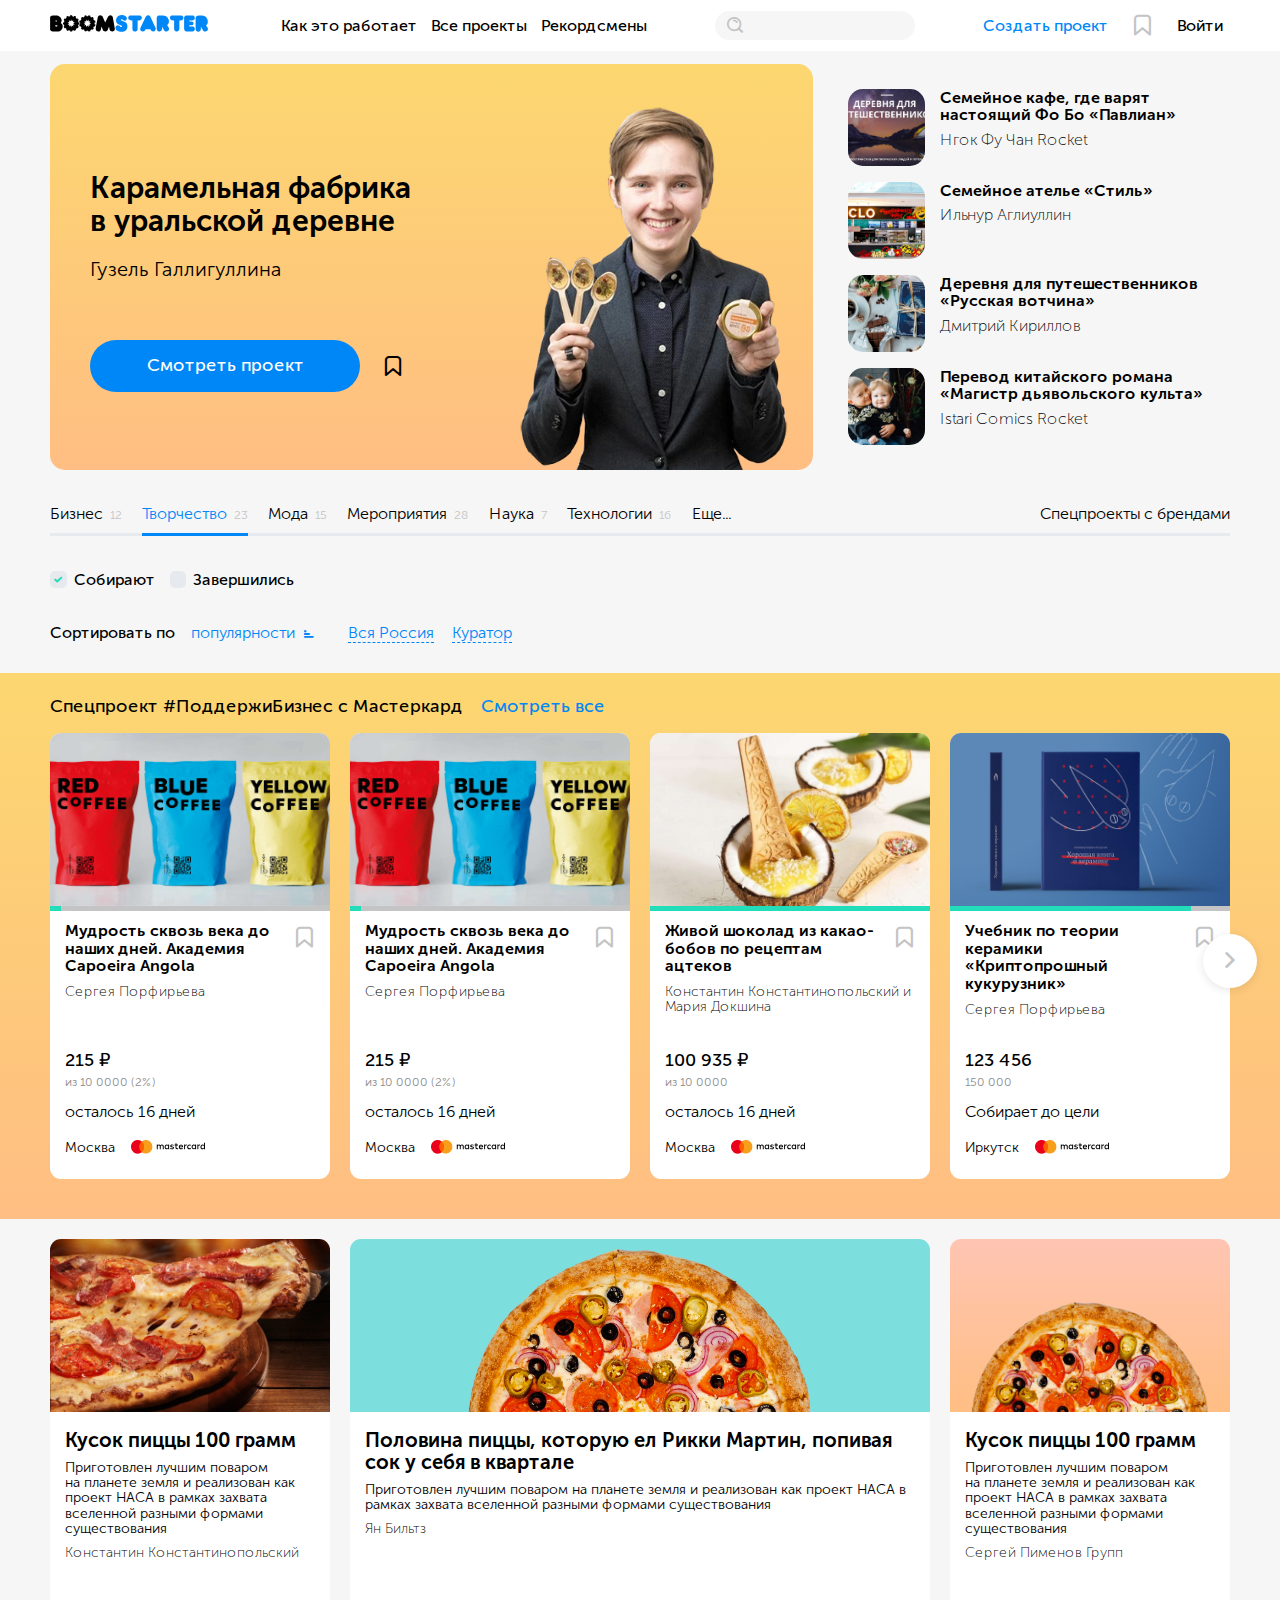
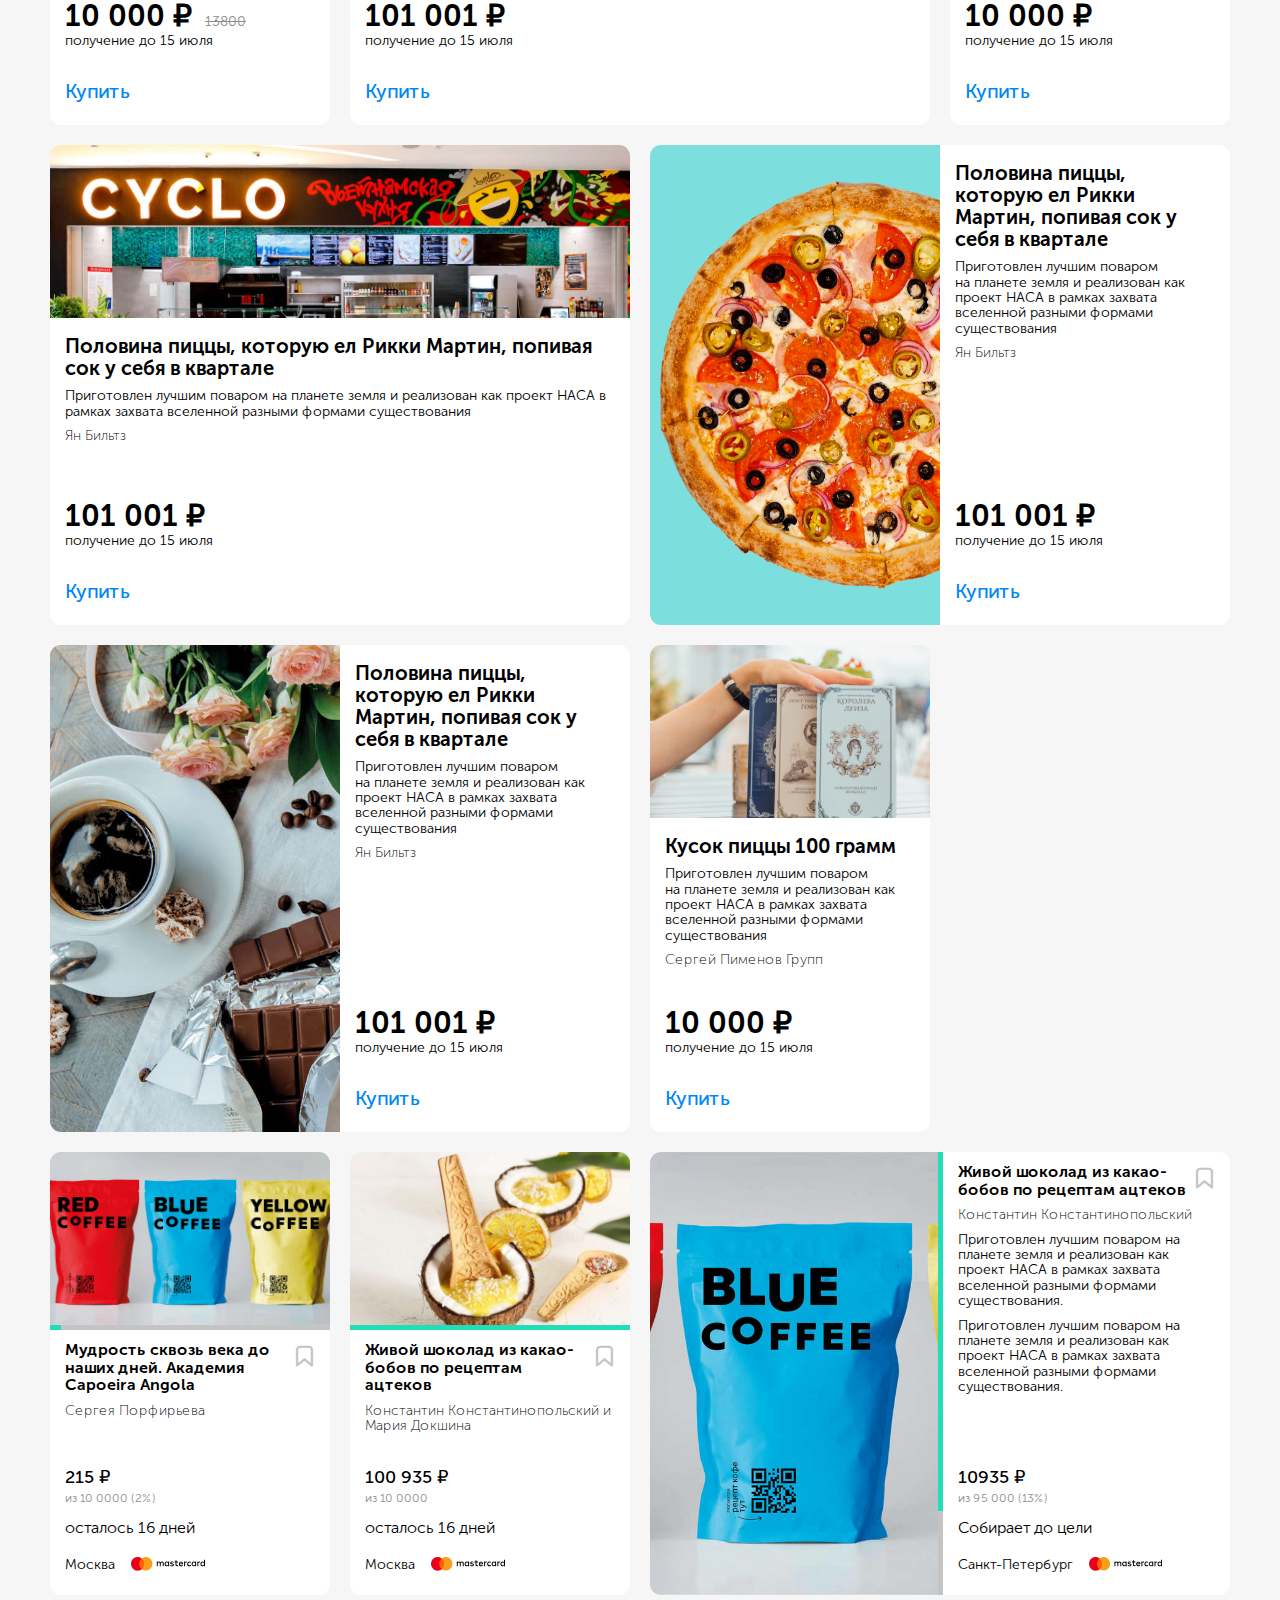
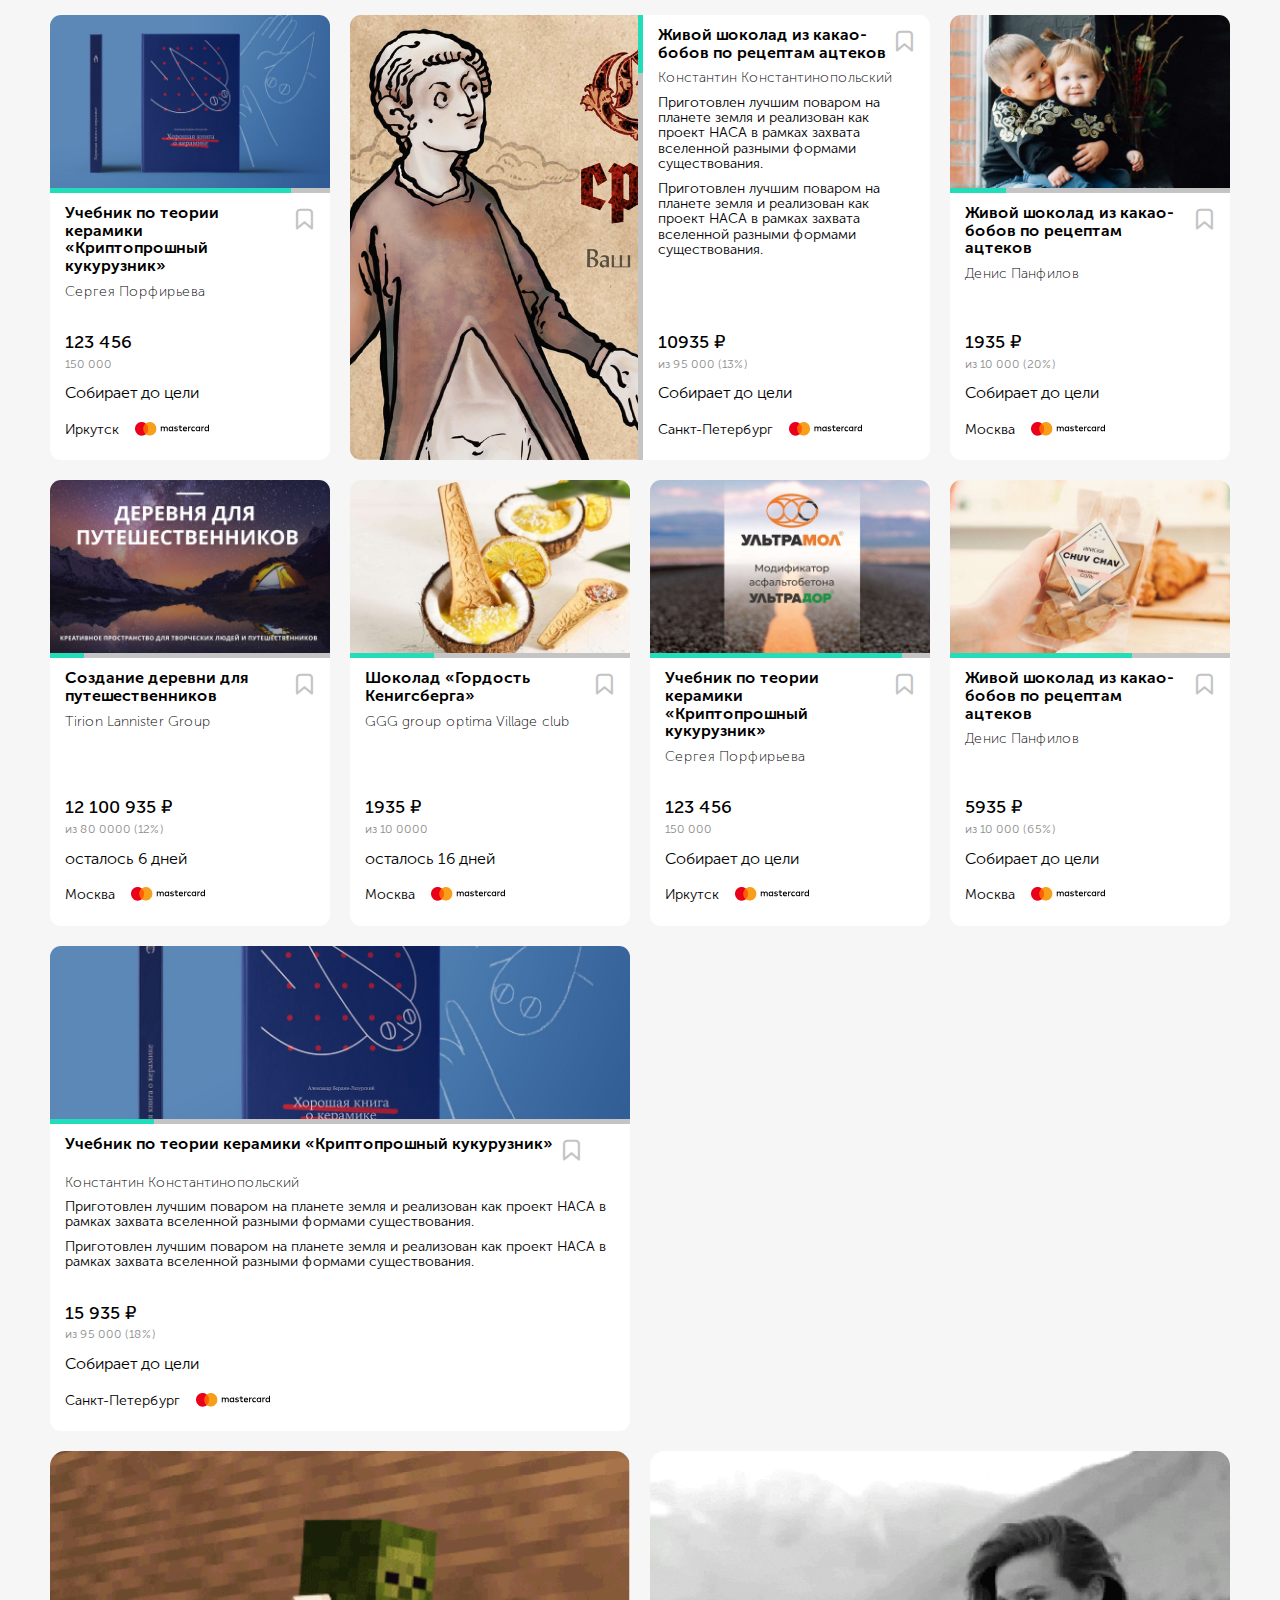
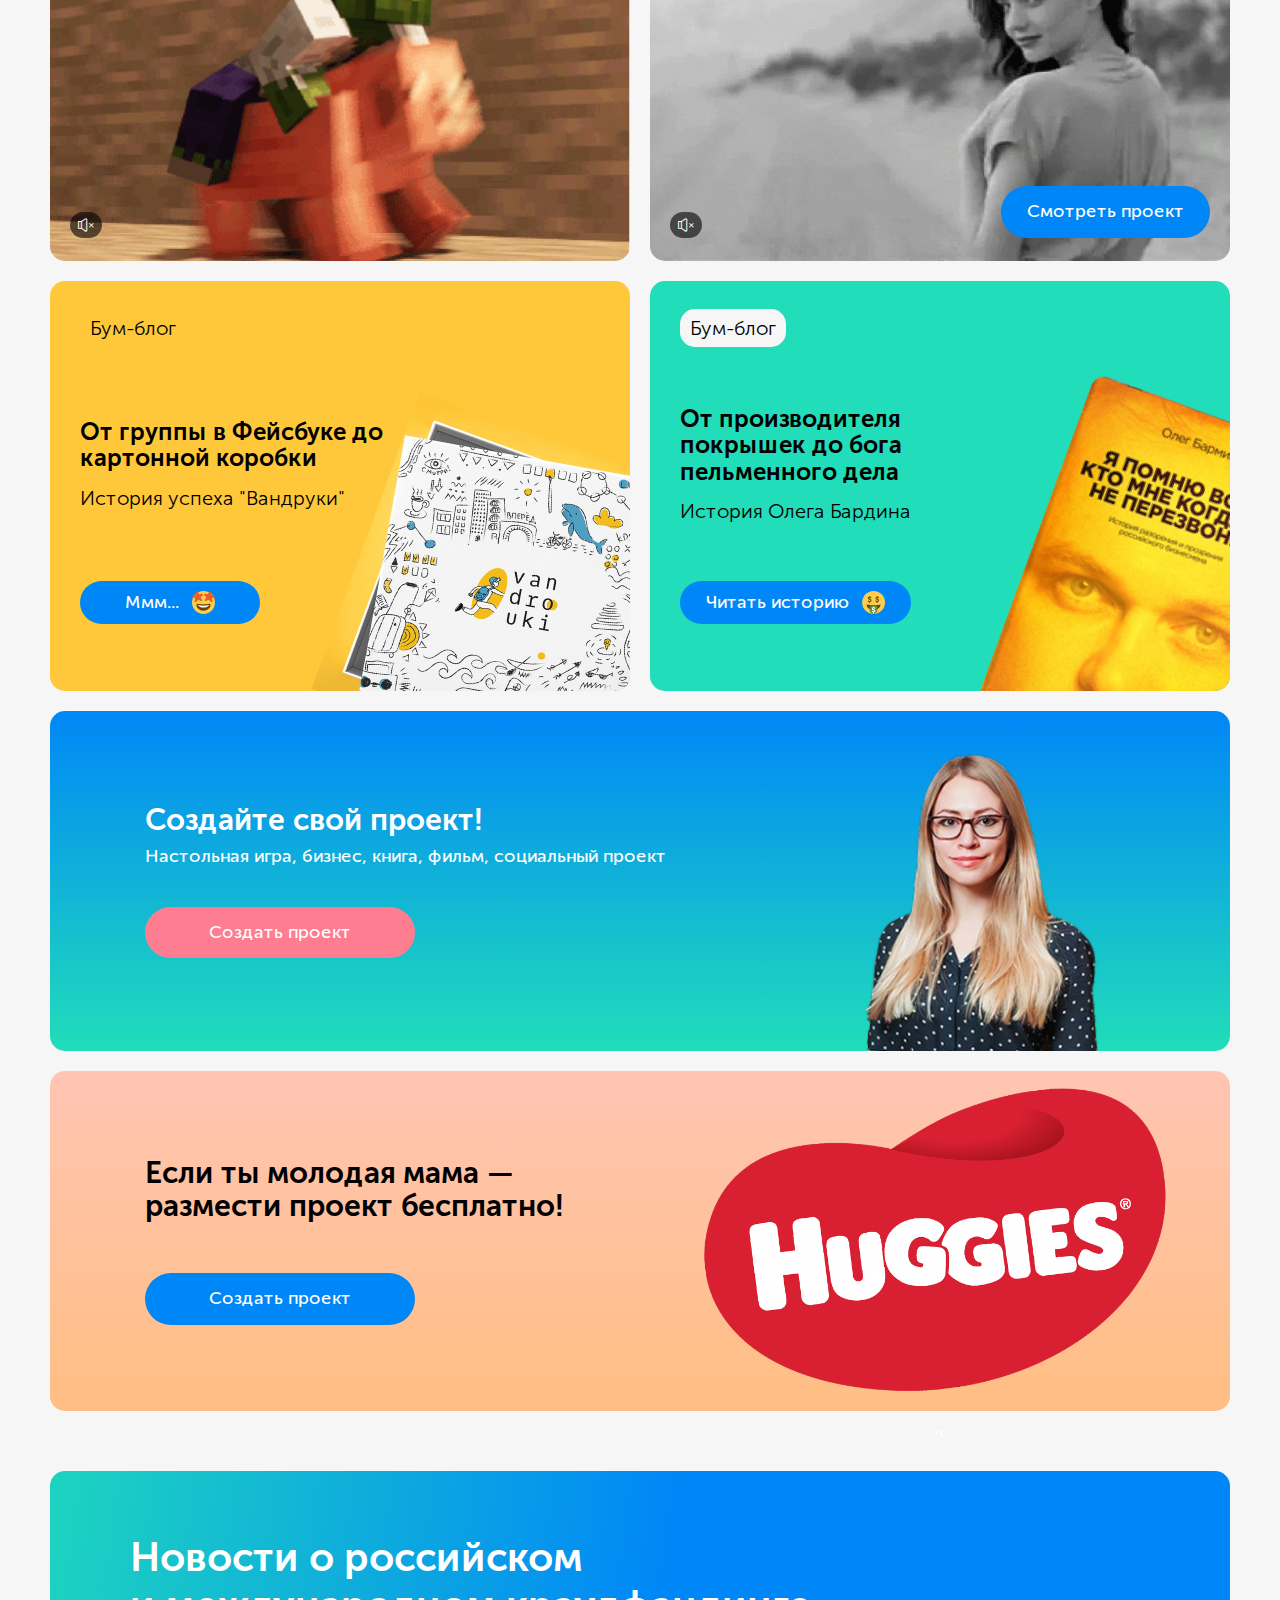
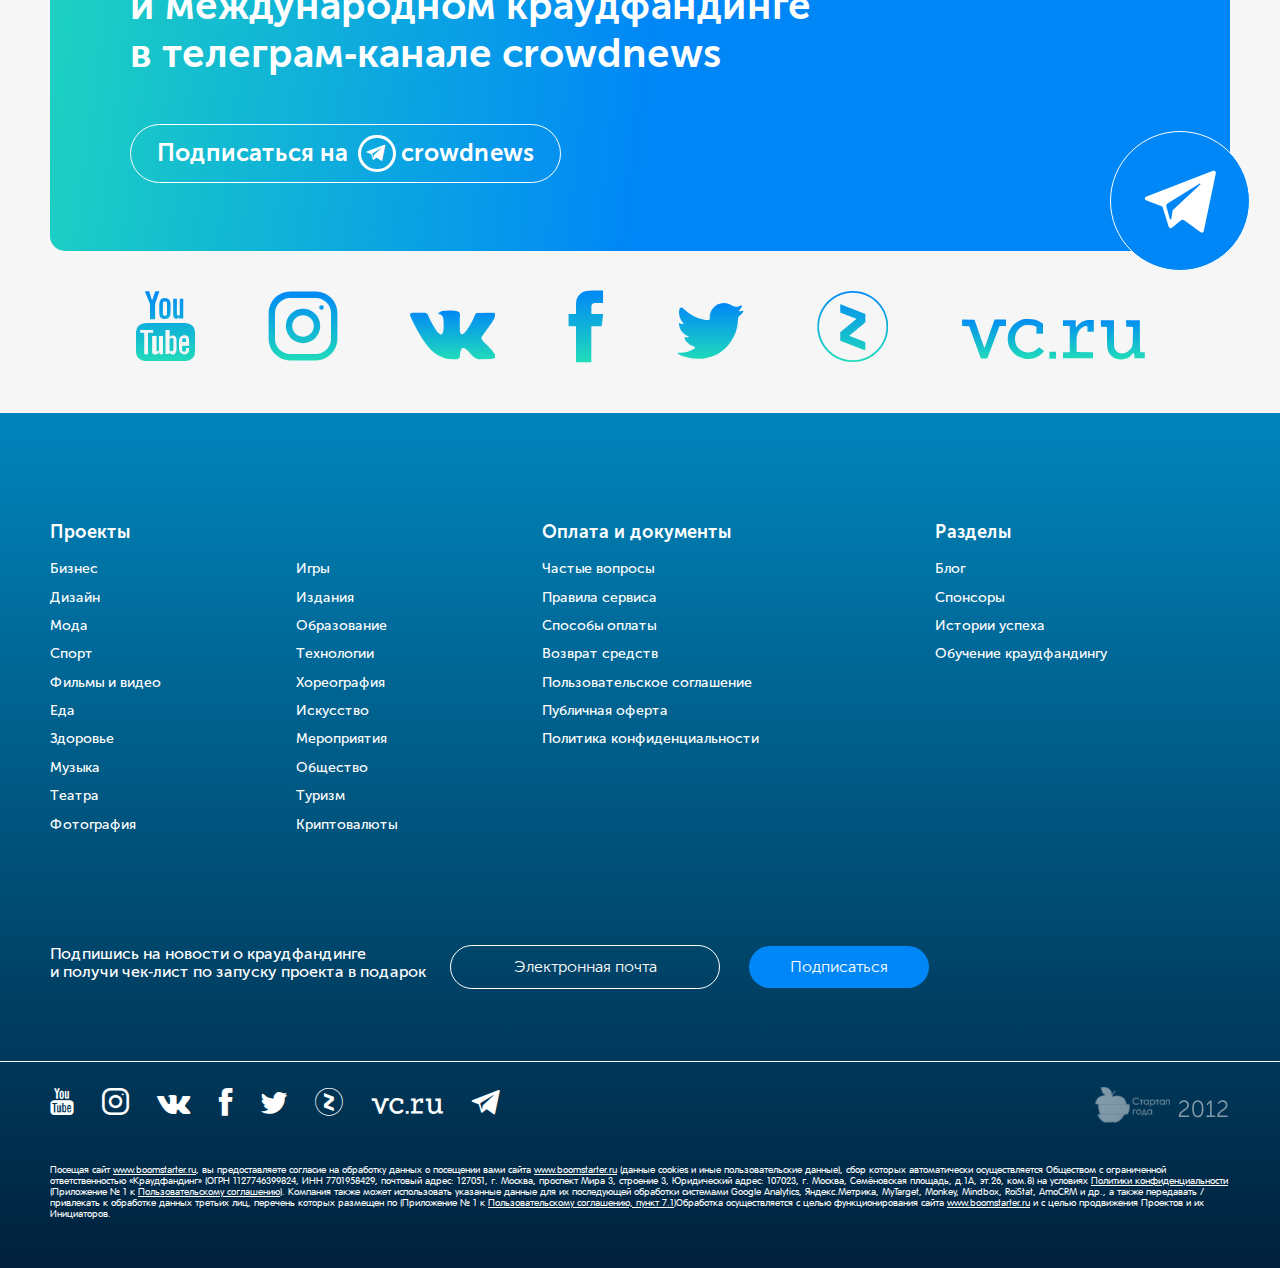
==== commit 2c0a3146: "- уменьшила площадь градиента (с 600% до 250%); - улучшила стили фокуса для ссылок и кнокок; - в htm" ====
--- a/index.html
+++ b/index.html
@@ -94,7 +94,7 @@
                                     <h2 class="main-banner__title">Карамельная фабрика в&nbsp;уральской&nbsp;деревне</h2>
                                     <p class="main-banner__desc">Гузель Галлигуллина</p>
                                     <div class="main-banner__button">
-                                        <a class="ui-button">Смотреть проект</a>
+                                        <a href="#" class="ui-button">Смотреть проект</a>
                                         <button class="ui-icon-button _bookmark js-add-bookmark" data-project="project-id-to-bookmark-6">
                                             <span class="icon icon-bookmark" title="Добавить в закладки"></span>
                                             <span class="icon icon-bookmark-filled" title="Добавлено в закладки"></span>
@@ -982,12 +982,11 @@
                                 <h3 class="story__title">От группы в Фейсбуке до картонной коробки</h3>
                                 <div class="story__desc">История успеха "Вандруки"</div>
                                 <div class="story__button">
-                                    <a class="ui-button has-image -fit-content">Ммм... <img src="img/emoji/star-eyes.svg" class="emoji" alt=""></a>
+                                    <a href="#" class="ui-button has-image -fit-content">Ммм... <img src="img/emoji/star-eyes.svg" class="emoji" alt=""></a>
                                 </div>
                             </div>
                         </div>
                         <div class="story bg-cyan">
-                            <!-- <div class="story__bg" style="background-image: url('img/story/story-1.png')"></div> -->
                             <div class="story__bg">
                                 <img src="img/story/story-2.png" alt="">
                             </div>
@@ -998,7 +997,7 @@
                                 <h3 class="story__title">От производителя покрышек до бога пельменного дела</h3>
                                 <div class="story__desc">История Олега Бардина</div>
                                 <div class="story__button">
-                                    <a class="ui-button has-image -fit-content">Читать историю <img src="img/emoji/dollar-eyes.svg" class="emoji" alt=""></a>
+                                    <a href="#" class="ui-button has-image -fit-content">Читать историю <img src="img/emoji/dollar-eyes.svg" class="emoji" alt=""></a>
                                 </div>
                             </div>
                         </div>
@@ -1014,7 +1013,7 @@
                             <h3 class="banner__title">Создайте свой проект!</h3>
                             <div class="banner__desc">Настольная игра, бизнес, книга, фильм, социальный проект</div>
                             <div class="banner__button">
-                                <a class="ui-button bg-pink">Создать проект</a>
+                                <a href="#" class="ui-button bg-pink">Создать проект</a>
                             </div>
                         </div>
                     </div>
@@ -1033,7 +1032,7 @@
                         <div class="banner__info">
                             <h3 class="banner__title">Если ты молодая мама — <br>размести проект бесплатно!</h3>
                             <div class="banner__button">
-                                <a class="ui-button">Создать проект</a>
+                                <a href="#" class="ui-button">Создать проект</a>
                             </div>
                         </div>
                     </div>
@@ -1048,21 +1047,32 @@
             <!-- баннер с телеграмом -->
             <section class="container">
                 <div class="tlg-offer">
-                    <div class="tlg-offer__info">
-                        <h3 class="tlg-offer__title">Новости о&nbsp;российском <br>
-                            и&nbsp;международном краудфандинге <br>
-                            в&nbsp;телеграм&#8209;канале crowdnews</h3>
-                        <div class="tlg-offer__button">
-                            <a href="#" class="ui-button _outlined has-image -fit-content">Подписаться на <span class="icon icon-telegram"></span>crowdnews</a>
-                        </div>
-                    </div>
-                    <div class="tlg-offer__icon"><span class="icon icon-telegram"></span></div>
-                    <div class="tlg-offer__mockup"><img src="" alt=""></div>
+                    <div class="grid-row no-gap">
+                        <div class="span-8 sm-span-12">
+                            <div class="tlg-offer__info">
+                                <h3 class="tlg-offer__title">Новости о&nbsp;российском <br>
+                                    и&nbsp;международном краудфандинге <br>
+                                    в&nbsp;телеграм&#8209;канале crowdnews</h3>
+                                <div class="tlg-offer__button">
+                                    <a href="#" class="ui-button _outlined has-image -fit-content">Подписаться на <span class="icon icon-telegram"></span>crowdnews</a>
+                                </div>
+                            </div>
+                        </div>
+                        <div class="span-4 sm-span-12">
+                            <div class="tlg-offer__mockup-wrapper">
+                                <div class="tlg-offer__mockup">
+                                    <img src="img/tlg-offer/mockup-iphoneX.png" alt="iphone X">
+                                </div>
+                            </div>
+                            <div class="tlg-offer__icon"><span class="icon icon-telegram"></span></div>
+                        </div>
+                    </div>
                 </div>
             </section>
+            <!-- иконки соцсетей с градиентной заливкой -->
             <section class="container">
-                <div class="socials-gradient">
-                    <ul class="socials-row">
+                <div class="socials-big">
+                    <ul class="socials-row _gradient">
                         <li><a href="#" aria-label="YouTube"><span class="icon icon-youtube"></span></a></li>
                         <li><a href="#" aria-label="instagram"><span class="icon icon-instagram"></span></a></li>
                         <li><a href="#" aria-label="vkontakte"><span class="icon icon-vkontakte"></span></a></li>
--- a/css/style.min.css
+++ b/css/style.min.css
@@ -1 +1 @@
-body{margin:0;padding:0;line-height:1.5;text-rendering:optimizeSpeed;min-height:100vh;scroll-behavior:smooth}*,*:after,*:before{-webkit-box-sizing:border-box;box-sizing:border-box}*:after,*:before{speak:none}input,button,a,select,textarea{outline:none}a{color:inherit;cursor:pointer;text-decoration:none;display:inline}p{margin:1em 0}button{border:none;background-color:transparent;cursor:pointer;display:block}address{font-style:normal}table,tr,th,td{border:none;padding:0;border-collapse:collapse;vertical-align:top}th{font-weight:normal}table{text-align:center}fieldset{border:none;padding:0;margin:0;min-width:auto}form,fieldset{max-width:100%}h1,h2,h3,h4,h5,h6,p{font-weight:normal;margin:0}html{font-family:sans-serif;-ms-text-size-adjust:100%;-webkit-text-size-adjust:100%}article,aside,details,figcaption,figure,footer,header,hgroup,main,menu,nav,section,summary{display:block}figure{margin:0}hr{-webkit-box-sizing:content-box;box-sizing:content-box;height:0;overflow:visible;margin:0;border:0}pre{font-family:monospace;font-size:1em;margin:0}abbr[title]{border-bottom:none;text-decoration:underline;-webkit-text-decoration:underline dotted;text-decoration:underline dotted}b,strong{font-weight:bold}code,kbd,samp{font-family:monospace;font-size:1em}pre{overflow-x:auto}small{font-size:80%}sub,sup{font-size:75%;line-height:0;position:relative;vertical-align:baseline}sub{bottom:-0.25em}sup{top:-0.5em}img{display:block;border-style:none;max-width:100%;height:auto}button,input,optgroup,select,textarea{font-family:inherit;font-size:100%;line-height:1;margin:0;padding:0;color:inherit;font:inherit}input,button{overflow:visible}button,select{text-transform:none}button,[type="button"],[type="reset"],[type="submit"]{-webkit-appearance:button}button::-moz-focus-inner,[type="button"]::-moz-focus-inner,[type="reset"]::-moz-focus-inner,[type="submit"]::-moz-focus-inner{border-style:none;padding:0}legend{-webkit-box-sizing:border-box;box-sizing:border-box;color:inherit;display:table;max-width:100%;padding:0;white-space:normal}progress{vertical-align:baseline}textarea{overflow:auto}[type="checkbox"],[type="radio"]{-webkit-box-sizing:border-box;box-sizing:border-box;padding:0}[type="number"]::-webkit-inner-spin-button,[type="number"]::-webkit-outer-spin-button{height:auto}[type="search"]{-webkit-appearance:textfield;outline-offset:-2px}[type="search"]::-webkit-search-decoration{-webkit-appearance:none}::-webkit-file-upload-button{-webkit-appearance:button;font:inherit}[hidden]{display:none}html{font-size:100%;font-size:16px}@media (max-width: 1199px){html{font-size:15.2px}}@media (max-width: 991px){html{font-size:14.4px}}@media (max-width: 767px){html{font-size:13.6px}}@media (max-width: 575px){html{font-size:12.8px}}body{line-height:1.1;font-family:"Museo Sans Cyrl","Roboto",Arial,sans-serif;background-color:#F6F6F6}ul{list-style:none;margin:0;padding:0}*{word-break:break-word;-webkit-transition:color 0.1s, background-color 0.1s, -webkit-box-shadow 0.1s;transition:color 0.1s, background-color 0.1s, -webkit-box-shadow 0.1s;-o-transition:color 0.1s, background-color 0.1s, box-shadow 0.1s;transition:color 0.1s, background-color 0.1s, box-shadow 0.1s;transition:color 0.1s, background-color 0.1s, box-shadow 0.1s, -webkit-box-shadow 0.1s}@font-face{font-family:'Museo Sans Cyrl';font-weight:100;font-style:normal;font-display:swap;src:url("../fonts/MuseoSansCyrl-100.eot");src:local("MuseoSansCyrl-100"),url("../fonts/MuseoSansCyrl-100.eot?#iefix") format("embedded-opentype"),url("../fonts/MuseoSansCyrl-100.woff") format("woff"),url("../fonts/MuseoSansCyrl-100.ttf") format("truetype")}@font-face{font-family:'Museo Sans Cyrl';font-weight:100;font-style:italic;font-display:swap;src:url("../fonts/MuseoSansCyrl-100Italic.eot");src:local("MuseoSansCyrl-100Italic"),url("../fonts/MuseoSansCyrl-100Italic.eot?#iefix") format("embedded-opentype"),url("../fonts/MuseoSansCyrl-100Italic.woff") format("woff"),url("../fonts/MuseoSansCyrl-100Italic.ttf") format("truetype")}@font-face{font-family:'Museo Sans Cyrl';font-weight:300;font-style:normal;font-display:swap;src:url("../fonts/MuseoSansCyrl-300.eot");src:local("MuseoSansCyrl-300"),url("../fonts/MuseoSansCyrl-300.eot?#iefix") format("embedded-opentype"),url("../fonts/MuseoSansCyrl-300.woff") format("woff"),url("../fonts/MuseoSansCyrl-300.ttf") format("truetype")}@font-face{font-family:'Museo Sans Cyrl';font-weight:300;font-style:italic;font-display:swap;src:url("../fonts/MuseoSansCyrl-300Italic.eot");src:local("MuseoSansCyrl-300Italic"),url("../fonts/MuseoSansCyrl-300Italic.eot?#iefix") format("embedded-opentype"),url("../fonts/MuseoSansCyrl-300Italic.woff") format("woff"),url("../fonts/MuseoSansCyrl-300Italic.ttf") format("truetype")}@font-face{font-family:'Museo Sans Cyrl';font-weight:500;font-style:normal;font-display:swap;src:url("../fonts/MuseoSansCyrl-500.eot");src:local("MuseoSansCyrl-500"),url("../fonts/MuseoSansCyrl-500.eot?#iefix") format("embedded-opentype"),url("../fonts/MuseoSansCyrl-500.woff") format("woff"),url("../fonts/MuseoSansCyrl-500.ttf") format("truetype")}@font-face{font-family:'Museo Sans Cyrl';font-weight:500;font-style:italic;font-display:swap;src:url("../fonts/MuseoSansCyrl-500Italic.eot");src:local("MuseoSansCyrl-500Italic"),url("../fonts/MuseoSansCyrl-500Italic.eot?#iefix") format("embedded-opentype"),url("../fonts/MuseoSansCyrl-500Italic.woff") format("woff"),url("../fonts/MuseoSansCyrl-500Italic.ttf") format("truetype")}@font-face{font-family:'Museo Sans Cyrl';font-weight:700;font-style:normal;font-display:swap;src:url("../fonts/MuseoSansCyrl-700.eot");src:local("MuseoSansCyrl-700"),url("../fonts/MuseoSansCyrl-700.eot?#iefix") format("embedded-opentype"),url("../fonts/MuseoSansCyrl-700.woff") format("woff"),url("../fonts/MuseoSansCyrl-700.ttf") format("truetype")}@font-face{font-family:'Museo Sans Cyrl';font-weight:700;font-style:italic;font-display:swap;src:url("../fonts/MuseoSansCyrl-700Italic.eot");src:local("MuseoSansCyrl-700Italic"),url("../fonts/MuseoSansCyrl-700Italic.eot?#iefix") format("embedded-opentype"),url("../fonts/MuseoSansCyrl-700Italic.woff") format("woff"),url("../fonts/MuseoSansCyrl-700Italic.ttf") format("truetype")}@font-face{font-family:'Museo Sans Cyrl';font-weight:900;font-style:normal;font-display:swap;src:url("../fonts/MuseoSansCyrl-900.eot");src:local("MuseoSansCyrl-900"),url("../fonts/MuseoSansCyrl-900.eot?#iefix") format("embedded-opentype"),url("../fonts/MuseoSansCyrl-900.woff") format("woff"),url("../fonts/MuseoSansCyrl-900.ttf") format("truetype")}@font-face{font-family:'Museo Sans Cyrl';font-weight:900;font-style:italic;font-display:swap;src:url("../fonts/MuseoSansCyrl-900Italic.eot");src:local("Museo Sans Cyrl 900 Italic"),local("MuseoSansCyrl-900Italic"),url("../fonts/MuseoSansCyrl-900Italic.eot?#iefix") format("embedded-opentype"),url("../fonts/MuseoSansCyrl-900Italic.woff") format("woff"),url("../fonts/MuseoSansCyrl-900Italic.ttf") format("truetype")}@font-face{font-family:'Rotonda';font-weight:600;font-style:normal;font-display:swap;src:url("../fonts/RotonBold.eot");src:url("../fonts/RotonBold.eot?#iefix") format("embedded-opentype"),url("../fonts/RotonBold.woff") format("woff"),url("../fonts/RotonBold.ttf") format("truetype")}@font-face{font-family:'Rotonda';font-weight:400;font-style:normal;font-display:swap;src:url("../fonts/RotonReg.eot");src:url("../fonts/RotonReg.eot?#iefix") format("embedded-opentype"),url("../fonts/RotonReg.woff") format("woff"),url("../fonts/RotonReg.ttf") format("truetype")}@-webkit-keyframes rotation{0%{-webkit-transform:rotate(0deg);transform:rotate(0deg)}100%{-webkit-transform:rotate(360deg);transform:rotate(360deg)}}@-o-keyframes rotation{0%{-o-transform:rotate(0deg);transform:rotate(0deg)}100%{-o-transform:rotate(360deg);transform:rotate(360deg)}}@keyframes rotation{0%{-webkit-transform:rotate(0deg);-o-transform:rotate(0deg);transform:rotate(0deg)}100%{-webkit-transform:rotate(360deg);-o-transform:rotate(360deg);transform:rotate(360deg)}}.bg-white{background-color:#fff}.bg-white.ui-button{background-color:#fff}@media (hover: hover){.bg-white.ui-button:hover{background-color:#ebebeb}}.bg-black{background-color:#000}.bg-black.ui-button{background-color:#000}@media (hover: hover){.bg-black.ui-button:hover{background-color:#000}}.bg-grey{background-color:#C4C4C4}.bg-grey.ui-button{background-color:#C4C4C4}@media (hover: hover){.bg-grey.ui-button:hover{background-color:#b0b0b0}}.bg-grey-light{background-color:#F6F6F6}.bg-grey-light.ui-button{background-color:#F6F6F6}@media (hover: hover){.bg-grey-light.ui-button:hover{background-color:#e2e2e2}}.bg-grey-light-2{background-color:#E6E9ED}.bg-grey-light-2.ui-button{background-color:#E6E9ED}@media (hover: hover){.bg-grey-light-2.ui-button:hover{background-color:#ced4dc}}.bg-grey-dark{background-color:#8d8d8d}.bg-grey-dark.ui-button{background-color:#8d8d8d}@media (hover: hover){.bg-grey-dark.ui-button:hover{background-color:#797979}}.bg-grey-darker{background-color:#53565A}.bg-grey-darker.ui-button{background-color:#53565A}@media (hover: hover){.bg-grey-darker.ui-button:hover{background-color:#3f4245}}.bg-primary{background-color:#0087F7}.bg-primary.ui-button{background-color:#0087F7}@media (hover: hover){.bg-primary.ui-button:hover{background-color:#0071ce}}.bg-yellow{background-color:#FFC83A}.bg-yellow.ui-button{background-color:#FFC83A}@media (hover: hover){.bg-yellow.ui-button:hover{background-color:#ffbd11}}.bg-yellow-light{background-color:#FCD770}.bg-yellow-light.ui-button{background-color:#FCD770}@media (hover: hover){.bg-yellow-light.ui-button:hover{background-color:#fbcc48}}.bg-cyan{background-color:#21DDB9}.bg-cyan.ui-button{background-color:#21DDB9}@media (hover: hover){.bg-cyan.ui-button:hover{background-color:#1cba9b}}.bg-cyan-light{background-color:#7DDEDE}.bg-cyan-light.ui-button{background-color:#7DDEDE}@media (hover: hover){.bg-cyan-light.ui-button:hover{background-color:#5cd6d6}}.bg-peach{background-color:#FFC5B3}.bg-peach.ui-button{background-color:#FFC5B3}@media (hover: hover){.bg-peach.ui-button:hover{background-color:#ffa68a}}.bg-beige{background-color:#FFBE83}.bg-beige.ui-button{background-color:#FFBE83}@media (hover: hover){.bg-beige.ui-button:hover{background-color:#ffa95a}}.bg-pink{background-color:#FE7D90}.bg-pink.ui-button{background-color:#FE7D90}@media (hover: hover){.bg-pink.ui-button:hover{background-color:#fe556d}}.bg-red{background-color:#E41E0A}.bg-red.ui-button{background-color:#E41E0A}@media (hover: hover){.bg-red.ui-button:hover{background-color:#bd1908}}@media (hover: hover){.bg-primary.ui-button:hover{background-color:#219aff}}@media (hover: hover){.bg-red.ui-button:hover{background-color:#f63e2b}}.bg-gradient-primary-cyan{background-color:#0087f7;background:-webkit-gradient(linear, left top, left bottom, from(#0087F7), to(#21DDB9));background:-webkit-linear-gradient(top, #0087F7 0%, #21DDB9 100%);background:-o-linear-gradient(top, #0087F7 0%, #21DDB9 100%);background:linear-gradient(180deg, #0087F7 0%, #21DDB9 100%)}.bg-gradient-peach-beige{background-color:#ffc5b3;background:-webkit-gradient(linear, left top, left bottom, from(#FFC5B3), to(#FFBE83));background:-webkit-linear-gradient(top, #FFC5B3 0%, #FFBE83 100%);background:-o-linear-gradient(top, #FFC5B3 0%, #FFBE83 100%);background:linear-gradient(180deg, #FFC5B3 0%, #FFBE83 100%)}.bg-gradient-yellow-light-beige{background-color:#fcd770;background:-webkit-gradient(linear, left top, left bottom, from(#FCD770), to(#FFBE83));background:-webkit-linear-gradient(top, #FCD770 0%, #FFBE83 100%);background:-o-linear-gradient(top, #FCD770 0%, #FFBE83 100%);background:linear-gradient(180deg, #FCD770 0%, #FFBE83 100%)}.bg-yellow,.bg-yellow-light,.bg-peach,.bg-beige,.bg-cyan,.bg-gradient-peach-beige,.bg-gradient-yellow-light-yellow{color:#000}.bg-primary,.bg-gradient-primary-cyan,.bg-red{color:#fff}@font-face{font-family:'icomoon';font-weight:normal;font-style:normal;font-display:block;src:url("../fonts/icomoon.ttf?yp3li4") format("truetype"),url("../fonts/icomoon.woff?yp3li4") format("woff"),url("../fonts/icomoon.svg?yp3li4#icomoon") format("svg")}.icon{font-family:'icomoon' !important;speak:never;font-style:normal;font-weight:normal;font-variant:normal;text-transform:none;line-height:1;-webkit-font-smoothing:antialiased;-moz-osx-font-smoothing:grayscale}.icon-arrow-left:before{content:"\e908"}.icon-arrow-right:before{content:"\e909"}.icon-bookmark:before{content:"\e90a"}.icon-bookmark-filled:before{content:"\e90b"}.icon-check:before{content:"\e90c"}.icon-heart:before{content:"\e90d"}.icon-loader:before{content:"\e90e"}.icon-sorting:before{content:"\e90f"}.icon-search:before{content:"\e910"}.icon-sound-off:before{content:"\e911"}.icon-sound-on:before{content:"\e912"}.icon-facebook:before{content:"\e900"}.icon-instagram:before{content:"\e901"}.icon-telegram:before{content:"\e902"}.icon-twitter:before{content:"\e903"}.icon-vcru:before{content:"\e904"}.icon-vkontakte:before{content:"\e905"}.icon-youtube:before{content:"\e906"}.icon-z:before{content:"\e907"}.emoji{width:1.3em;height:1.3em;-o-object-fit:contain;object-fit:contain;margin-left:0.7em}@media (hover: hover){*{scrollbar-color:#C4C4C4 #E6E9ED;scrollbar-width:thin}::-webkit-scrollbar{width:5px;height:5px;background-color:#E6E9ED}}@media (hover: hover) and (max-width: 575px){::-webkit-scrollbar{width:3.5px;height:3.5px}}@media (hover: hover){::-webkit-scrollbar-thumb{background:#C4C4C4;-webkit-border-radius:10px;border-radius:10px}::-webkit-scrollbar-track{background:#E6E9ED;-webkit-border-radius:10px;border-radius:10px}}.ui-button,.ui-input{display:inline-block;width:270px;min-width:180px;max-width:100%;padding:16px 26px;color:#fff;background-color:#0087F7;text-align:center;font-weight:500;font-style:normal;font-size:18px;-webkit-border-radius:2.5em;border-radius:2.5em}@media (hover: hover){.ui-button:hover,.ui-input:hover{background-color:#219aff}}@media (max-width: 575px){.ui-button,.ui-input{padding:12px 21px;font-size:14px}}@media (max-width: 479px){.ui-button,.ui-input{width:100%}}.ui-button.has-image,.ui-input.has-image{display:-webkit-box;display:-webkit-flex;display:-ms-flexbox;display:flex;-webkit-box-pack:center;-webkit-justify-content:center;-ms-flex-pack:center;justify-content:center;-webkit-box-align:center;-webkit-align-items:center;-ms-flex-align:center;align-items:center;padding:12px 26px}@media (max-width: 575px){.ui-button.has-image,.ui-input.has-image{padding:8px 21px}}.ui-button.has-image .emoji,.ui-input.has-image .emoji{margin-left:0.7em}.ui-button._outlined{font-weight:300;background-color:transparent;color:#0087F7;border:1px solid}.ui-input{font-weight:300;background-color:transparent;color:#000;border:1px solid #0087F7}.ui-input:hover{background-color:transparent}.ui-search{display:-webkit-box;display:-webkit-flex;display:-ms-flexbox;display:flex;width:200px;background-color:#F6F6F6;padding:6px 12px;-webkit-border-radius:2.5em;border-radius:2.5em}.ui-search .icon-search{margin-right:8px;color:#C4C4C4}.ui-search input{max-width:-webkit-calc(100% - 20px);max-width:calc(100% - 20px);-webkit-box-flex:1;-webkit-flex:1 1 auto;-ms-flex:1 1 auto;flex:1 1 auto;border:none}.ui-search input::-webkit-textfield-decoration-container{background-color:#F6F6F6}.ui-icon-button{padding:5px 8px;line-height:1}.ui-icon-button._turn-sound.is-sound-off .icon-sound-on{display:none}.ui-icon-button._turn-sound.is-sound-off .icon-sound-off{display:block}.ui-icon-button._turn-sound.is-sound-on .icon-sound-on{display:block}.ui-icon-button._turn-sound.is-sound-on .icon-sound-off{display:none}.ui-icon-button._bookmark .icon-bookmark{display:block}.ui-icon-button._bookmark .icon-bookmark-filled{display:none}.ui-icon-button._bookmark.is-filled .icon-bookmark{display:none}.ui-icon-button._bookmark.is-filled .icon-bookmark-filled{display:block}.ui-arrow-left,.ui-arrow-right{width:3.375em;height:3.375em;background-color:#fff;color:#C4C4C4;-webkit-border-radius:50%;border-radius:50%;-webkit-box-shadow:0px 2px 10px rgba(0,0,0,0.1);box-shadow:0px 2px 10px rgba(0,0,0,0.1);-webkit-transition:0.3s;-o-transition:0.3s;transition:0.3s}@media (hover: hover){.ui-arrow-left:hover,.ui-arrow-right:hover{color:#21DDB9}}.ui-loading{display:-webkit-box;display:-webkit-flex;display:-ms-flexbox;display:flex;-webkit-box-pack:center;-webkit-justify-content:center;-ms-flex-pack:center;justify-content:center;-webkit-box-align:center;-webkit-align-items:center;-ms-flex-align:center;align-items:center;min-height:100px;color:#0087F7;font-size:2em;-webkit-animation-name:rotation;-o-animation-name:rotation;animation-name:rotation;-webkit-animation-duration:1.8s;-o-animation-duration:1.8s;animation-duration:1.8s;-webkit-animation-iteration-count:infinite;-o-animation-iteration-count:infinite;animation-iteration-count:infinite;-webkit-animation-timing-function:linear;-o-animation-timing-function:linear;animation-timing-function:linear}.ui-subjects{display:-webkit-box;display:-webkit-flex;display:-ms-flexbox;display:flex}@media (max-width: 991px){.ui-subjects{overflow-x:auto}.ui-subjects__btn{white-space:nowrap}}.ui-subjects__item{position:relative;padding-right:20px;font-weight:300;font-style:normal;font-size:16px}.ui-subjects__item::after{position:absolute;content:'';left:0;bottom:0;width:100%;height:3.6px;background-color:#E6E9ED}.ui-subjects__item:last-child{-webkit-box-flex:1;-webkit-flex:1 1 auto;-ms-flex:1 1 auto;flex:1 1 auto;padding-right:0}.ui-subjects__item:last-child .ui-subjects__btn{margin:0 0 0 auto}.ui-subjects__btn{position:relative;padding:10px 0 14px}@media (hover: hover){.ui-subjects__btn:hover{color:#0087F7}}.ui-subjects__btn::after{position:absolute;content:'';left:0;bottom:0;width:100%;height:3.6px;background-color:transparent;z-index:2}.ui-subjects__btn.is-active{color:#0087F7}.ui-subjects__btn.is-active::after{background-color:#0087F7}.ui-subjects__count{font-size:12px;color:#C4C4C4;margin-left:3px}.ui-subjects__item .ui-dropdown{top:35px;left:-17px}.ui-checkbox{display:-webkit-box;display:-webkit-flex;display:-ms-flexbox;display:flex;margin-right:15px;padding:5px 0;cursor:default}.ui-checkbox input{opacity:0;position:absolute}.ui-checkbox__custom{position:relative;width:1.03125em;height:1.03125em;display:inline-block;margin-right:7px;-webkit-border-radius:5px;border-radius:5px;background-color:#E6E9ED;color:#21DDB9}.ui-checkbox__custom .icon-check{position:absolute;top:55%;left:50%;-webkit-transform:translateX(-50%) translateY(-50%);-ms-transform:translateX(-50%) translateY(-50%);-o-transform:translateX(-50%) translateY(-50%);transform:translateX(-50%) translateY(-50%);font-size:0.5em;display:none}input:checked ~ .ui-checkbox__custom .icon-check{display:block}.ui-sorting{font-weight:300}.ui-sorting__control{color:#0087F7}.ui-sorting .icon-sorting{margin-left:0.5em;font-size:0.6em}.ui-sorting .ui-dropdown{top:100%;left:-17px}.ui-filter{display:-webkit-inline-box;display:-webkit-inline-flex;display:-ms-inline-flexbox;display:inline-flex;position:relative;margin-right:18px;font-weight:300}.ui-filter__control{color:#0087F7;border-bottom:1px dashed #0087F7}.ui-filter .ui-dropdown{top:100%;left:-17px}.ui-dropdown{position:absolute;display:none;width:-webkit-max-content;width:-moz-max-content;width:max-content;min-width:160px;max-width:200px;padding:5px 0;z-index:2;background-color:#fff;-webkit-border-radius:.6875em;border-radius:.6875em;font:inherit}.ui-dropdown__item{padding:6px 17px;cursor:default}.ui-dropdown__item.is-active{display:none}@media (hover: hover){.ui-dropdown__item:hover{color:#0087F7;background-color:#F6F6F6}}.has-dropdown{position:relative}.has-dropdown-on-hover:hover .ui-dropdown,.has-dropdown-on-hover:active .ui-dropdown{display:block}.hidden{display:none !important}@media (max-width: 1279px){.xl-hidden{display:none !important}.xl-block{display:block !important}}@media (max-width: 1199px){.lg-hidden{display:none !important}.lg-block{display:block !important}}@media (max-width: 991px){.md-hidden{display:none !important}.md-block{display:block !important}}@media (max-width: 767px){.sm-hidden{display:none !important}.sm-block{display:block !important}}@media (max-width: 575px){.xs-hidden{display:none !important}.xs-block{display:block !important}}.container{width:100%;max-width:1280px;padding:0 3.125em;margin:0 auto}@media (max-width: 575px){.container{padding:0 14px}}.grid-row{display:-ms-grid;display:grid;-ms-grid-columns:(1fr)[12];grid-template-columns:repeat(12, 1fr);grid-gap:1.25em;grid-auto-flow:row}.span-1{grid-column:span 1}.span-2{grid-column:span 2}.span-3{grid-column:span 3}.span-4{grid-column:span 4}.span-5{grid-column:span 5}.span-6{grid-column:span 6}.span-7{grid-column:span 7}.span-8{grid-column:span 8}.span-9{grid-column:span 9}.span-10{grid-column:span 10}.span-11{grid-column:span 11}.span-12{grid-column:span 12}@media (max-width: 1279px){.xl-span-1{grid-column:span 1}.xl-span-2{grid-column:span 2}.xl-span-3{grid-column:span 3}.xl-span-4{grid-column:span 4}.xl-span-5{grid-column:span 5}.xl-span-6{grid-column:span 6}.xl-span-7{grid-column:span 7}.xl-span-8{grid-column:span 8}.xl-span-9{grid-column:span 9}.xl-span-10{grid-column:span 10}.xl-span-11{grid-column:span 11}.xl-span-12{grid-column:span 12}}@media (max-width: 1199px){.lg-span-1{grid-column:span 1}.lg-span-2{grid-column:span 2}.lg-span-3{grid-column:span 3}.lg-span-4{grid-column:span 4}.lg-span-5{grid-column:span 5}.lg-span-6{grid-column:span 6}.lg-span-7{grid-column:span 7}.lg-span-8{grid-column:span 8}.lg-span-9{grid-column:span 9}.lg-span-10{grid-column:span 10}.lg-span-11{grid-column:span 11}.lg-span-12{grid-column:span 12}}@media (max-width: 991px){.md-span-1{grid-column:span 1}.md-span-2{grid-column:span 2}.md-span-3{grid-column:span 3}.md-span-4{grid-column:span 4}.md-span-5{grid-column:span 5}.md-span-6{grid-column:span 6}.md-span-7{grid-column:span 7}.md-span-8{grid-column:span 8}.md-span-9{grid-column:span 9}.md-span-10{grid-column:span 10}.md-span-11{grid-column:span 11}.md-span-12{grid-column:span 12}}@media (max-width: 767px){.sm-span-1{grid-column:span 1}.sm-span-2{grid-column:span 2}.sm-span-3{grid-column:span 3}.sm-span-4{grid-column:span 4}.sm-span-5{grid-column:span 5}.sm-span-6{grid-column:span 6}.sm-span-7{grid-column:span 7}.sm-span-8{grid-column:span 8}.sm-span-9{grid-column:span 9}.sm-span-10{grid-column:span 10}.sm-span-11{grid-column:span 11}.sm-span-12{grid-column:span 12}}@media (max-width: 575px){.xs-span-1{grid-column:span 1}.xs-span-2{grid-column:span 2}.xs-span-3{grid-column:span 3}.xs-span-4{grid-column:span 4}.xs-span-5{grid-column:span 5}.xs-span-6{grid-column:span 6}.xs-span-7{grid-column:span 7}.xs-span-8{grid-column:span 8}.xs-span-9{grid-column:span 9}.xs-span-10{grid-column:span 10}.xs-span-11{grid-column:span 11}.xs-span-12{grid-column:span 12}}.grid{display:-ms-grid;display:grid;-ms-grid-columns:(1fr)[4];grid-template-columns:repeat(4, 1fr);grid-gap:1.25em;margin:1.25em 0;grid-auto-flow:dense}@media (max-width: 991px){.grid{-ms-grid-columns:(1fr)[3];grid-template-columns:repeat(3, 1fr)}}@media (max-width: 767px){.grid{-ms-grid-columns:(1fr)[2];grid-template-columns:repeat(2, 1fr)}}@media (max-width: 575px){.grid{grid-gap:.9375em}}.no-grid-gap,.no-gap{grid-gap:0}.grid-rewards{grid-auto-rows:minmax(480px, auto)}@media (max-width: 767px){.grid-rewards{grid-auto-rows:minmax(430px, auto)}}@media (max-width: 575px){.grid-rewards{grid-auto-rows:minmax(380px, auto)}}.grid-square-banners{-ms-grid-columns:1fr 1fr;grid-template-columns:1fr 1fr;grid-auto-rows:410px}@media (max-width: 991px){.grid-square-banners{-ms-grid-columns:1fr;grid-template-columns:1fr}}@media (max-width: 575px){.grid-square-banners{grid-auto-rows:minmax(210px, auto)}}.grid-special{grid-auto-columns:280px;-ms-grid-columns:280px;grid-template-columns:280px;grid-auto-flow:column;margin:0}@media (max-width: 991px){.grid-special{grid-auto-columns:260px;-ms-grid-columns:260px;grid-template-columns:260px}}@media (max-width: 767px){.grid-special{grid-auto-columns:238px;-ms-grid-columns:238px;grid-template-columns:238px}}@media (max-width: 575px){.grid-special{grid-auto-columns:185px;-ms-grid-columns:185px;grid-template-columns:185px}}.menu-bar{display:-webkit-box;display:-webkit-flex;display:-ms-flexbox;display:flex;-webkit-flex-wrap:nowrap;-ms-flex-wrap:nowrap;flex-wrap:nowrap;-webkit-box-pack:justify;-webkit-justify-content:space-between;-ms-flex-pack:justify;justify-content:space-between;-webkit-box-align:center;-webkit-align-items:center;-ms-flex-align:center;align-items:center}.menu-bar__item._open-search{margin-right:10px}.menu-bar._mobile{display:-webkit-box;display:-webkit-flex;display:-ms-flexbox;display:flex;-webkit-flex-wrap:nowrap;-ms-flex-wrap:nowrap;flex-wrap:nowrap;-webkit-box-pack:start;-webkit-justify-content:flex-start;-ms-flex-pack:start;justify-content:flex-start;-webkit-box-align:center;-webkit-align-items:center;-ms-flex-align:center;align-items:center;overflow-x:auto;white-space:nowrap}.menu-bar__item._open-search,.menu-bar__item._search,.menu-bar__item._bookmark{color:#C4C4C4}.menu-bar__item._create{color:#0087F7}@media (hover: hover){.menu-bar__item:hover{color:#0087F7}}.menu-bar__item a{display:block}.menu-bar__item._logo{margin-right:35px;margin-right:auto}.menu-bar__item._logo a{padding:15px 5px 15px 0}.menu-bar__item._logo img,.menu-bar__item._logo svg{max-width:160px;max-height:17px}.menu-bar__item:not(._logo) a{padding:15px 7px}.menu-bar__item._search{margin:auto}.menu-bar__item._search input{color:#000}.menu-bar__item._bookmark{margin:0 10px;font-size:1.3em}nav:nth-child(2){border-top:1px solid #C4C4C4}@media (max-width: 1199px){.menu-bar__item._search{margin-right:15px}}@media (max-width: 479px){.menu-bar__item._open-search{font-size:1.3em;margin-right:0}.menu-bar__item._bookmark{margin:0 5px}}.main{display:-ms-grid;display:grid;-ms-grid-columns:2fr 1fr;grid-template-columns:2fr 1fr;-ms-grid-rows:minmax(400px, auto);grid-template-rows:minmax(400px, auto);grid-gap:35px;margin:13px 0 20px}@media (max-width: 1199px){.main{-ms-grid-columns:100%;grid-template-columns:100%;-ms-grid-rows:minmax(380px, auto);grid-template-rows:minmax(380px, auto);margin-top:0}}.main-banner{display:-webkit-box;display:-webkit-flex;display:-ms-flexbox;display:flex;-webkit-flex-wrap:nowrap;-ms-flex-wrap:nowrap;flex-wrap:nowrap;-webkit-border-radius:.9375em;border-radius:.9375em}.main-banner>.grid-row{min-height:100%}.main-banner__info{height:100%;display:-webkit-box;display:-webkit-flex;display:-ms-flexbox;display:flex;-webkit-box-orient:vertical;-webkit-box-direction:normal;-webkit-flex-direction:column;-ms-flex-direction:column;flex-direction:column;-webkit-box-pack:center;-webkit-justify-content:center;-ms-flex-pack:center;justify-content:center;padding:45px 20px 15px 40px}.main-banner__title{font-weight:700;font-style:normal;font-size:30px;margin-bottom:20px}.main-banner__desc{font-weight:300;font-style:normal;font-size:20px}.main-banner__button{margin-top:60px;display:-webkit-box;display:-webkit-flex;display:-ms-flexbox;display:flex;-webkit-box-align:center;-webkit-align-items:center;-ms-flex-align:center;align-items:center}.main-banner .ui-icon-button._bookmark{font-size:1.25em;margin-left:15px;color:#000}@media (hover: hover){.main-banner .ui-icon-button._bookmark:hover{color:#fff}}.main-banner__img{height:100%;display:-webkit-box;display:-webkit-flex;display:-ms-flexbox;display:flex}.main-banner__img-bg{width:90%;height:90%;margin:auto auto 0;background-repeat:no-repeat;background-position:bottom center;-webkit-background-size:contain;background-size:contain}@media (max-width: 991px){.main-banner__info{padding-left:30px}}@media (max-width: 767px){.main-banner{display:-webkit-box;display:-webkit-flex;display:-ms-flexbox;display:flex;-webkit-box-orient:vertical;-webkit-box-direction:normal;-webkit-flex-direction:column;-ms-flex-direction:column;flex-direction:column}.main-banner__info{padding-top:25px;padding-left:20px}.main-banner__title{font-size:25px;margin-bottom:15px}.main-banner__desc{font-size:15px}.main-banner__button{font-size:15px;margin-top:25px}.main-banner__img-bg{max-width:90%;max-height:90%;width:200px;height:200px}}@media (max-width: 575px){.main-banner__title{font-size:20px}.main-banner__desc{font-size:14px}.main-banner__button{font-size:14px}}.sm-cards{padding:25px 0}.sm-cards__grid{display:-ms-grid;display:grid;-ms-grid-rows:minmax(77px, auto);grid-template-rows:minmax(77px, auto);grid-gap:16px}.sm-cards__item{position:relative;display:-ms-grid;display:grid;-ms-grid-columns:78px auto;grid-template-columns:78px auto;grid-gap:14px}@media (hover: hover){.sm-cards__item a:hover{color:#0087F7}}.sm-cards__item a::after{position:absolute;content:'';top:0;right:0;bottom:0;left:0}.sm-cards img{width:77px;height:77px;-o-object-fit:cover;object-fit:cover;-webkit-border-radius:.9375em;border-radius:.9375em}.sm-cards__title{font-weight:700;margin-bottom:7px;overflow:hidden;-o-text-overflow:ellipsis;text-overflow:ellipsis;display:-webkit-box;-webkit-line-clamp:2;-webkit-box-orient:vertical}.sm-cards__author{font-weight:100}@media (max-width: 1199px){.sm-cards{padding-top:0}.sm-cards__grid{-ms-grid-columns:1fr 1fr;grid-template-columns:1fr 1fr}}@media (max-width: 767px){.sm-cards__title{-webkit-line-clamp:3}}@media (max-width: 575px){.sm-cards{margin-left:-14px;margin-right:-14px;overflow-x:auto}.sm-cards__row{display:-webkit-box;display:-webkit-flex;display:-ms-flexbox;display:flex}.sm-cards__grid{-ms-grid-columns:117px;grid-template-columns:117px;grid-auto-columns:minmax(117px, auto);grid-auto-flow:column;padding-left:14px;padding-right:14px}.sm-cards img{width:116px;height:116px}.sm-cards__item{-ms-grid-columns:1fr;grid-template-columns:1fr;grid-gap:8px}.sm-cards__info{font-size:12px}}.spec-hero{position:relative;height:480px;background-color:#FFEFE1;overflow:hidden}.spec-hero .container{position:relative;height:100%}.spec-hero__decor-heart,.spec-hero__decor-ellipse-big,.spec-hero__decor-ellipse-small{position:absolute;background-repeat:no-repeat;-webkit-background-size:contain;background-size:contain}.spec-hero__decor-heart{width:947px;height:578px;background-image:url(../img/spec-banner/huggies-transparent-decor.svg);bottom:-350px;right:-330px;z-index:4}.spec-hero__decor-ellipse-big{width:847px;height:1296px;top:-300px;left:750px;border:1px dashed #E41E0A;-webkit-border-radius:50%;border-radius:50%;-webkit-transform:rotate(-61.4deg);-ms-transform:rotate(-61.4deg);-o-transform:rotate(-61.4deg);transform:rotate(-61.4deg)}.spec-hero__decor-ellipse-small{width:537px;height:428px;left:800px;top:264px;border:1px dashed #E41E0A;-webkit-border-radius:50%;border-radius:50%;-webkit-transform:rotate(-3.94deg);-ms-transform:rotate(-3.94deg);-o-transform:rotate(-3.94deg);transform:rotate(-3.94deg)}.spec-hero__info{display:-webkit-box;display:-webkit-flex;display:-ms-flexbox;display:flex;-webkit-box-orient:vertical;-webkit-box-direction:normal;-webkit-flex-direction:column;-ms-flex-direction:column;flex-direction:column;-webkit-box-pack:justify;-webkit-justify-content:space-between;-ms-flex-pack:justify;justify-content:space-between;height:100%;z-index:8}.spec-hero__logo{display:-webkit-box;display:-webkit-flex;display:-ms-flexbox;display:flex;-webkit-box-align:center;-webkit-align-items:center;-ms-flex-align:center;align-items:center;padding-top:50px}.spec-hero__logo-huggies{max-width:100px;max-height:60px}.spec-hero__logo-modul{max-width:195px;max-height:35px}.spec-hero__logo .plus{margin:0 16px;font-family:"Rotonda","Roboto",Arial,sans-serif}.spec-hero__title{margin:50px 0 25px;display:-webkit-box;display:-webkit-flex;display:-ms-flexbox;display:flex;-webkit-box-orient:vertical;-webkit-box-direction:reverse;-webkit-flex-direction:column-reverse;-ms-flex-direction:column-reverse;flex-direction:column-reverse}.spec-hero__name{color:#E41E0A;font-weight:900;font-style:normal;font-size:50px}.spec-hero__subtitle{color:#53565A;font-weight:500;font-style:normal;font-size:28px;letter-spacing:0.015em}.spec-hero__button{margin-bottom:100px}.spec-hero .ui-button{font-weight:700;font-style:normal;font-size:16px;background-color:#E41E0A}.spec-hero .ui-button:hover{background-color:#f63e2b}.spec-hero__image{position:absolute;top:20px;left:639px;width:481px;height:681px;-o-object-fit:contain;object-fit:contain;z-index:2}.spec-hero__author{position:absolute;top:45px;right:7px;max-width:130px;color:#53565A;font-family:"Rotonda","Roboto",Arial,sans-serif;z-index:8}.spec-hero__author-name{margin-bottom:10px;font-weight:700;font-style:normal;font-size:20px}.spec-hero__author-desc{font-weight:400;font-style:normal;font-size:14px;line-height:18px}.spec-hero__infographics{position:absolute;bottom:0;left:0;z-index:6;padding-left:inherit}.spec-hero .infographics{position:relative;width:-webkit-fit-content;width:-moz-fit-content;width:fit-content;background-color:#fff}.spec-hero .infographics:before,.spec-hero .infographics:after{position:absolute;content:'';top:0;bottom:0}.spec-hero .infographics:before{background-color:#fff;left:-400px;width:400px;height:100%}.spec-hero .infographics:after{width:0;top:0;right:-48px;border-top:71px solid transparent;border-left:49px solid #fff}@media (max-width: 1199px){.spec-hero__image{height:470px;width:330px;left:62%}.spec-hero__author{top:30px;left:56%;right:28%}.spec-hero__decor-ellipse-big{height:950px;width:650px;top:0%;left:70%}.spec-hero__decor-ellipse-small{left:60%;right:-10%;top:44%;bottom:-18%}}@media (max-width: 991px){.spec-hero{height:410px}.spec-hero__decor-heart{width:665px;height:406px;bottom:-50%}.spec-hero .container{padding:0 31px}.spec-hero__logo{padding-top:30px}.spec-hero__logo-huggies{width:82px;height:50px}.spec-hero__logo-modul{width:164px;height:30px}.spec-hero__name{font-size:42px}.spec-hero__subtitle{font-size:23px}.spec-hero__author{margin-top:0}.spec-hero__author-name{font-size:14px}.spec-hero__author-desc{font-size:12px}.spec-hero .ui-button{font-size:13px}}@media (max-width: 767px){.spec-hero{height:auto;height:568px}.spec-hero .container{padding:0 20px}.spec-hero__logo{padding-top:21px;-webkit-box-pack:center;-webkit-justify-content:center;-ms-flex-pack:center;justify-content:center}.spec-hero__logo-huggies{width:67px;height:41px}.spec-hero__logo-modul{width:141px;height:25px}.spec-hero__info{display:block;height:auto}.spec-hero__image{width:275px;height:390px;right:auto;top:34.5%;left:50%;-webkit-transform:translatex(-50%);-ms-transform:translatex(-50%);-o-transform:translatex(-50%);transform:translatex(-50%)}.spec-hero__title,.spec-hero__button{text-align:center}.spec-hero__title{margin:14px 0 16px}.spec-hero__button{margin-bottom:20px}.spec-hero__name{font-size:31px}.spec-hero__subtitle{font-size:13px}.spec-hero__author{position:relative;left:auto;right:auto;top:0}.spec-hero__author-name{margin-bottom:5px}.spec-hero .infographics::after{border-top-width:150px}.spec-hero__decor-heart{height:445px;width:519px;bottom:-29%;right:-75%}.spec-hero__decor-ellipse-big{left:25%;top:33%;width:464px;height:710px}}@media (max-width: 575px){.spec-hero__image{width:265px;height:370px}.spec-hero__infographics,.spec-hero .infographics{width:100%;-webkit-box-pack:center;-webkit-justify-content:center;-ms-flex-pack:center;justify-content:center;padding-left:0}}.infographics{display:-webkit-box;display:-webkit-flex;display:-ms-flexbox;display:flex;padding:13px 0}.infographics__item{display:-webkit-box;display:-webkit-flex;display:-ms-flexbox;display:flex;-webkit-box-align:center;-webkit-align-items:center;-ms-flex-align:center;align-items:center;min-width:170px;padding-right:25px}.infographics__item img{width:40px;height:40px;margin-right:10px;-o-object-fit:contain;object-fit:contain}.infographics__numbers{font-weight:600;font-style:normal;font-size:15px}.infographics__desc{font-weight:300;font-style:normal;font-size:12px}@media (max-width: 575px){.infographics__item{display:block;min-width:auto;min-width:30%;padding:10px;text-align:center}.infographics__item img{margin:0 auto 10px}}.control-content{margin:1.5625em 0 1.875em}.control-content__subjects-more{font-weight:300;font-style:normal;font-size:16px;margin:15px 0 25px}.control-content__status{font-size:16px;display:-webkit-box;display:-webkit-flex;display:-ms-flexbox;display:flex;margin:30px 0 0}.control-content__sorting{font-size:16px;display:-webkit-inline-box;display:-webkit-inline-flex;display:-ms-inline-flexbox;display:inline-flex;margin-top:1.875em;margin-right:1.875em}.control-content__sorting .ui-sorting{margin-left:1em}@media (max-width: 575px){.control-content__sorting{margin-right:0}}.control-content__filter{margin-top:1.875em;font-size:16px;display:-webkit-inline-box;display:-webkit-inline-flex;display:-ms-inline-flexbox;display:inline-flex}@media (max-width: 575px){.control-content__filter{margin:1em 0 1.875em}}.slider{position:relative}.slider__wrapper{overflow:hidden}.slider__row{grid-auto-flow:column}.slider__controls [class*="ui-arrow-"]{position:absolute;top:50%}.slider__controls [class*="ui-arrow-"]:disabled{display:none}.slider__controls .ui-arrow-left{left:0;-webkit-transform:translateY(-50%) translateX(-50%);-ms-transform:translateY(-50%) translateX(-50%);-o-transform:translateY(-50%) translateX(-50%);transform:translateY(-50%) translateX(-50%)}@media (max-width: 575px){.slider__controls .ui-arrow-left{-webkit-transform:translateY(-50%) translateX(-25%);-ms-transform:translateY(-50%) translateX(-25%);-o-transform:translateY(-50%) translateX(-25%);transform:translateY(-50%) translateX(-25%)}}.slider__controls .ui-arrow-right{right:0;-webkit-transform:translateY(-50%) translateX(50%);-ms-transform:translateY(-50%) translateX(50%);-o-transform:translateY(-50%) translateX(50%);transform:translateY(-50%) translateX(50%)}@media (max-width: 575px){.slider__controls .ui-arrow-right{-webkit-transform:translateY(-50%) translateX(25%);-ms-transform:translateY(-50%) translateX(25%);-o-transform:translateY(-50%) translateX(25%);transform:translateY(-50%) translateX(25%)}}.special{padding:1.4375em 0 2.1875em}.special__heading{margin-bottom:16px;line-height:1.2}.special__title,.special__look-all{font-weight:500;font-style:normal;font-size:18px;display:inline}.special__title{margin-right:14px}.special__look-all{color:#0087F7}.special .grid-special{-webkit-transition:-webkit-transform 0.5s linear;transition:-webkit-transform 0.5s linear;-o-transition:-o-transform 0.5s linear;transition:transform 0.5s linear;transition:transform 0.5s linear, -webkit-transform 0.5s linear, -o-transform 0.5s linear}.special .slider__row{display:-webkit-box;display:-webkit-flex;display:-ms-flexbox;display:flex}@media (max-width: 1279px){.special .slider__wrapper{margin-left:-3.125em;margin-right:-3.125em}.special .slider .grid-special{padding:0 3.125em}}@media (max-width: 575px){.special .slider__wrapper{margin:0px -14px}.special .slider .grid-special{padding:0 14px}}@media (hover: none){.special .slider__row{overflow-x:auto}.special .slider__controls{display:none}}@media (max-width: 575px){.special .card__title{font-size:14px}.special .card__ps img{font-size:10px}}.story{display:-webkit-box;display:-webkit-flex;display:-ms-flexbox;display:flex;-webkit-border-radius:.9375em;border-radius:.9375em;position:relative}.story__bg{position:absolute;top:0;bottom:0;left:0;right:0;overflow:hidden;-webkit-border-radius:inherit;border-radius:inherit}.story__bg img{position:absolute;bottom:-15%;right:-45px;-webkit-transform:rotate(20deg);-ms-transform:rotate(20deg);-o-transform:rotate(20deg);transform:rotate(20deg);max-width:55%;max-height:85%}.story__info{padding:28px 15px 20px 30px;display:-webkit-box;display:-webkit-flex;display:-ms-flexbox;display:flex;-webkit-box-orient:vertical;-webkit-box-direction:normal;-webkit-flex-direction:column;-ms-flex-direction:column;flex-direction:column;-webkit-box-pack:center;-webkit-justify-content:center;-ms-flex-pack:center;justify-content:center;max-width:60%;z-index:1}.story__blog{margin-bottom:auto}.story__blog a{display:inline-block;padding:.5em .625em;font-weight:300;font-style:normal;font-size:20px;-webkit-border-radius:.9375em;border-radius:.9375em}.story__title{font-weight:700;font-style:normal;font-size:24px;margin-bottom:15px}.story__desc{font-weight:300;font-style:normal;font-size:20px}.story__button{margin-top:auto;margin-bottom:47px}@media (max-width: 1199px){.story__bg img{max-width:45%;max-height:70%}.story__info{max-width:90%}}@media (max-width: 991px){.story__bg img{max-width:50%;max-height:90%}.story__info{max-width:70%}}@media (max-width: 575px){.story__blog a{font-size:10px}.story__info{padding:15px 10px 25px 20px;max-width:100%}.story__title{font-size:14px;margin-bottom:8px}.story__desc{font-size:12px}.story__button{margin-bottom:0}.story__bg img{max-width:40%;max-height:80%}}.banner{min-height:340px;margin:20px 0;-webkit-border-radius:.9375em;border-radius:.9375em}.banner__info{display:-webkit-box;display:-webkit-flex;display:-ms-flexbox;display:flex;height:100%;-webkit-box-orient:vertical;-webkit-box-direction:normal;-webkit-flex-direction:column;-ms-flex-direction:column;flex-direction:column;-webkit-box-pack:center;-webkit-justify-content:center;-ms-flex-pack:center;justify-content:center;padding:20px 20px 20px 95px}.banner__title{font-weight:700;font-style:normal;font-size:30px;margin-bottom:10px}.banner__desc{font-weight:500;font-style:normal;font-size:18px}.banner__button{margin-top:2.5em}.banner__img{display:-webkit-box;display:-webkit-flex;display:-ms-flexbox;display:flex;height:100%}.banner__img-bg{width:90%;height:90%;background-repeat:no-repeat;background-position:bottom center;-webkit-background-size:contain;background-size:contain;margin:auto auto 0}@media (max-width: 991px){.banner__info{padding-left:30px}}@media (max-width: 767px){.banner{min-height:290px}.banner__title{font-size:25px}.banner__desc{font-size:16px}}@media (max-width: 575px){.banner{min-height:250px}.banner__info{padding-left:20px}.banner__title{font-size:20px}}.banner._huggies .banner__img-bg{margin:auto;background-position:center}@media (max-width: 767px){.banner._huggies{display:-webkit-box;display:-webkit-flex;display:-ms-flexbox;display:flex;-webkit-box-orient:vertical;-webkit-box-direction:normal;-webkit-flex-direction:column;-ms-flex-direction:column;flex-direction:column;-webkit-box-pack:end;-webkit-justify-content:flex-end;-ms-flex-pack:end;justify-content:flex-end;min-height:330px}.banner._huggies .banner__info{padding-bottom:0}.banner._huggies .banner__img{display:-webkit-box;display:-webkit-flex;display:-ms-flexbox;display:flex;max-width:100%}.banner._huggies .banner__img-bg{-webkit-box-flex:1;-webkit-flex:1 1 auto;-ms-flex:1 1 auto;flex:1 1 auto;height:140px;background-position:bottom;background-position-y:20px}}.card{-webkit-border-radius:.6875em;border-radius:.6875em;display:-ms-grid;display:grid;-ms-grid-columns:1fr;grid-template-columns:1fr;-ms-grid-rows:10.8125em 5px auto;grid-template-rows:10.8125em 5px auto;background-color:#fff;-webkit-transition:-webkit-box-shadow 0.3s;transition:-webkit-box-shadow 0.3s;-o-transition:box-shadow 0.3s;transition:box-shadow 0.3s;transition:box-shadow 0.3s, -webkit-box-shadow 0.3s}@media (hover: hover){.card:hover{-webkit-box-shadow:0px 3px 4px rgba(0,0,0,0.25);box-shadow:0px 3px 4px rgba(0,0,0,0.25)}}.card__img{-webkit-border-radius:.6875em .6875em 0 0;border-radius:.6875em .6875em 0 0;overflow:hidden}.card__img a{width:100%;height:100%;overflow:hidden;display:-webkit-box;display:-webkit-flex;display:-ms-flexbox;display:flex;-webkit-box-pack:center;-webkit-justify-content:center;-ms-flex-pack:center;justify-content:center;-webkit-box-align:center;-webkit-align-items:center;-ms-flex-align:center;align-items:center}.card__img img{min-width:100%;min-height:100%;-o-object-fit:cover;object-fit:cover}.card__info{display:-webkit-box;display:-webkit-flex;display:-ms-flexbox;display:flex;-webkit-box-orient:vertical;-webkit-box-direction:normal;-webkit-flex-direction:column;-ms-flex-direction:column;flex-direction:column;padding:11px 15px 23px 15px}.card__progress{background-color:#C4C4C4;overflow:hidden}.card__progress hr{height:100%;background-color:#21DDB9}.card__title{display:-webkit-box;display:-webkit-flex;display:-ms-flexbox;display:flex;-webkit-flex-wrap:nowrap;-ms-flex-wrap:nowrap;flex-wrap:nowrap;font-weight:700;font-style:normal;font-size:16px;margin-bottom:9px}.card__title .ui-icon-button._bookmark{font-size:1.3em;-webkit-align-self:flex-start;-ms-flex-item-align:start;align-self:flex-start;margin-right:-8px;color:#C4C4C4}.card__title .ui-icon-button._bookmark .icon-bookmark-filled{color:#C4C4C4}@media (hover: hover){.card__title .ui-icon-button._bookmark:hover{color:#0087F7}}@media (hover: hover){.card__title>a:hover,.card__img:hover ~ .card__info .card__title>a{color:#0087F7}}.card__author,.card__desc{font-weight:300;font-style:normal;font-size:14px;margin-bottom:9px}.card__author{font-weight:100}.card__money{font-weight:400;font-style:normal;font-size:18px;margin-top:auto;padding-top:25px}.card__money-total{font-weight:300;font-style:normal;font-size:12px;color:#8d8d8d}.card__timing{margin:12px 0 10px;font-weight:300;font-style:normal;font-size:16px}.card__ps{display:-webkit-box;display:-webkit-flex;display:-ms-flexbox;display:flex;-webkit-flex-wrap:wrap;-ms-flex-wrap:wrap;flex-wrap:wrap;font-weight:300;font-style:normal;font-size:14px}.card__ps>*{margin-top:10px}.card__ps>*:first-child{margin-right:16px}.card__ps img{font-size:10px;max-width:7.6em;max-height:1.4em}.card._vertical-img{-ms-grid-columns:1fr 5px 1fr;grid-template-columns:1fr 5px 1fr;-ms-grid-rows:1fr;grid-template-rows:1fr}.card._vertical-img .card__progress hr{width:100%}.card._vertical-img .card__img{-webkit-border-radius:.6875em 0 0 .6875em;border-radius:.6875em 0 0 .6875em}@media (max-width: 575px){.card._vertical-img{-ms-grid-columns:1fr;grid-template-columns:1fr;-ms-grid-rows:10.8125em auto;grid-template-rows:10.8125em auto}.card._vertical-img .card__img{-webkit-border-radius:.6875em .6875em 0 0;border-radius:.6875em .6875em 0 0}}@media (max-width: 575px){.card{-ms-grid-rows:10.8125em auto;grid-template-rows:10.8125em auto}.card__progress{display:none}.card__info{padding:8px 8px 15px}.card__info>*{font-size:12px}.card__title .ui-icon-button._bookmark{display:none}.card__title,.card__author,.card__desc{margin-bottom:6px}.card__money{font-size:16px;padding-top:20px}.card__timing{margin-top:10px}.card__ps>*:first-child{margin-right:12px}.card__ps img{font-size:8px}.card.span-2 .card__title{font-size:15px}}.reward{-webkit-border-radius:.6875em;border-radius:.6875em;display:-ms-grid;display:grid;-ms-grid-columns:1fr;grid-template-columns:1fr;-ms-grid-rows:10.8125em auto;grid-template-rows:10.8125em auto;background-color:#fff;-webkit-transition:-webkit-box-shadow 0.3s;transition:-webkit-box-shadow 0.3s;-o-transition:box-shadow 0.3s;transition:box-shadow 0.3s;transition:box-shadow 0.3s, -webkit-box-shadow 0.3s}@media (hover: hover){.reward:hover{-webkit-box-shadow:0px 3px 4px rgba(0,0,0,0.25);box-shadow:0px 3px 4px rgba(0,0,0,0.25)}}.reward__img{-webkit-border-radius:.6875em .6875em 0 0;border-radius:.6875em .6875em 0 0;overflow:hidden}.reward__img a{overflow:hidden;display:-webkit-box;display:-webkit-flex;display:-ms-flexbox;display:flex;-webkit-box-pack:center;-webkit-justify-content:center;-ms-flex-pack:center;justify-content:center;-webkit-box-align:center;-webkit-align-items:center;-ms-flex-align:center;align-items:center;width:100%;height:100%}.reward__img img{min-width:100%;min-height:100%;-o-object-fit:cover;object-fit:cover}.reward__info{display:-webkit-box;display:-webkit-flex;display:-ms-flexbox;display:flex;-webkit-box-orient:vertical;-webkit-box-direction:normal;-webkit-flex-direction:column;-ms-flex-direction:column;flex-direction:column;padding:17px 15px 23px 15px}.reward__title{font-weight:600;font-style:normal;font-size:20px;margin-bottom:9px}@media (hover: hover){.reward__title>a:hover,.reward__img:hover ~ .reward__info .reward__title>a{color:#0087F7}}.reward__author,.reward__desc,.reward__timing{font-weight:300;font-style:normal;font-size:14px;margin-bottom:9px}.reward__author{font-weight:100}.reward__money{font-weight:700;font-style:normal;font-size:30px;margin-top:auto;padding-top:30px}.reward__money-old{font-weight:300;font-style:normal;font-size:14px;color:#8d8d8d;margin-left:5px;text-decoration:line-through}.reward__buy{font-size:20px;margin:23px 0 0;text-transform:capitalize;color:#0087F7}@media (max-width: 575px){.reward__info{padding:11px 9px 15px}.reward__info>*{font-size:12px}.reward__money{font-size:20px}.reward__buy{font-size:16px;text-transform:lowercase}.reward.span-2 .reward__info{padding:14px 13px}.reward.span-2 .reward__title{font-size:14px}}.reward._vertical-img{-ms-grid-columns:1fr 1fr;grid-template-columns:1fr 1fr;-ms-grid-rows:1fr;grid-template-rows:1fr}.reward._vertical-img .reward__img{-webkit-border-radius:.6875em 0 0 .6875em;border-radius:.6875em 0 0 .6875em}.reward._img-on-bg .reward__img a{-webkit-box-pack:center;-webkit-justify-content:center;-ms-flex-pack:center;justify-content:center;-webkit-box-align:baseline;-webkit-align-items:baseline;-ms-flex-align:baseline;align-items:baseline}.reward._img-on-bg img{max-width:85%;height:200%;min-height:auto;min-width:auto;-webkit-transform:translateY(10px);-ms-transform:translateY(10px);-o-transform:translateY(10px);transform:translateY(10px);-o-object-fit:contain;object-fit:contain}.reward._img-on-bg._vertical-img .reward__img a{-webkit-box-pack:start;-webkit-justify-content:flex-start;-ms-flex-pack:start;justify-content:flex-start;-webkit-box-align:center;-webkit-align-items:center;-ms-flex-align:center;align-items:center}.reward._img-on-bg._vertical-img img{height:85%;max-height:450px;max-width:200%;-webkit-transform:translateX(10px);-ms-transform:translateX(10px);-o-transform:translateX(10px);transform:translateX(10px)}@media (max-width: 767px){.reward._img-on-bg._vertical-img img{max-height:410px}}@media (max-width: 575px){.reward._img-on-bg._vertical-img img{max-height:365px}}.video-card{overflow:hidden;position:relative;-webkit-border-radius:.9375em;border-radius:.9375em}.video-card__link{width:100%;height:100%;display:-webkit-box;display:-webkit-flex;display:-ms-flexbox;display:flex;-webkit-box-pack:center;-webkit-justify-content:center;-ms-flex-pack:center;justify-content:center;-webkit-box-align:center;-webkit-align-items:center;-ms-flex-align:center;align-items:center}.video-card video{width:100%;height:100%;-o-object-fit:cover;object-fit:cover}.video-card .ui-icon-button._turn-sound{position:absolute;bottom:23px;left:20px;background-color:rgba(0,0,0,0.6);color:#fff;-webkit-border-radius:2.5em;border-radius:2.5em}.video-card .ui-button{position:absolute;bottom:23px;right:20px;width:auto}.tlg-offer{position:relative;padding:23px 15px 30px 80px;margin:20px 0;background-color:#0087F7;background-image:-webkit-linear-gradient(352.56deg, #21DDB9 -6.41%, #0087F7 51.15%);background-image:-o-linear-gradient(352.56deg, #21DDB9 -6.41%, #0087F7 51.15%);background-image:linear-gradient(97.44deg, #21DDB9 -6.41%, #0087F7 51.15%);color:#fff;-webkit-border-radius:.9375em;border-radius:.9375em}.tlg-offer__info{display:-webkit-box;display:-webkit-flex;display:-ms-flexbox;display:flex;-webkit-box-orient:vertical;-webkit-box-direction:normal;-webkit-flex-direction:column;-ms-flex-direction:column;flex-direction:column;-webkit-box-pack:center;-webkit-justify-content:center;-ms-flex-pack:center;justify-content:center}.tlg-offer__title{font-weight:700;font-style:normal;font-size:40px}.tlg-offer__button{margin-top:47px;margin-bottom:10px}.tlg-offer__button .ui-button{color:#fff;border-color:#fff}.tlg-offer__button .icon-telegram{margin-left:10px;margin-right:5px;padding:8px 7px 8px 5px;font-size:0.7em;border:3px solid #fff;-webkit-border-radius:50px;border-radius:50px}.tlg-offer__icon{position:absolute;bottom:-20px;right:-20px;height:140px;width:140px;font-size:4.5em;display:-webkit-box;display:-webkit-flex;display:-ms-flexbox;display:flex;-webkit-box-pack:center;-webkit-justify-content:center;-ms-flex-pack:center;justify-content:center;-webkit-box-align:center;-webkit-align-items:center;-ms-flex-align:center;align-items:center;background-color:#0087F7;border:1px solid #fff;-webkit-border-radius:100%;border-radius:100%}@media (max-width: 575px){.tlg-offer__icon{display:none}}.socials-row{display:-webkit-box;display:-webkit-flex;display:-ms-flexbox;display:flex;-webkit-box-align:center;-webkit-align-items:center;-ms-flex-align:center;align-items:center;-webkit-box-pack:center;-webkit-justify-content:center;-ms-flex-pack:center;justify-content:center;-webkit-flex-wrap:wrap;-ms-flex-wrap:wrap;flex-wrap:wrap}.socials-row li{padding:0 0.5em;text-align:center;font-size:28px}.socials-row li:first-child{padding-left:0}.socials-row li:last-child{padding-right:0}.socials-row .icon{font-size:1em}.socials-row .icon.icon-vcru{font-size:0.6em}.socials-row .icon.icon-vkontakte{font-size:0.7em}.socials-row .icon.icon-twitter{font-size:0.8em}.socials-row .icon.icon-telegram{font-size:0.9em}.socials-gradient{padding:26px 8px}.socials-gradient li{text-align:center;font-size:72px}@media (max-width: 1199px){.socials-gradient li{font-size:55px}}@media (max-width: 991px){.socials-gradient li{font-size:40px}}@media (max-width: 767px){.socials-gradient li{font-size:33px;padding:0 0.4em}}@media (max-width: 575px){.socials-gradient li{font-size:40px}}.socials-gradient li .icon{color:#0087F7;background-image:-webkit-gradient(linear, left top, left bottom, from(#0087F7), to(#21DDB9));background-image:-webkit-linear-gradient(top, #0087F7 0%, #21DDB9 100%);background-image:-o-linear-gradient(top, #0087F7 0%, #21DDB9 100%);background-image:linear-gradient(180deg, #0087F7 0%, #21DDB9 100%);-webkit-background-clip:text;-webkit-text-fill-color:transparent}@media (max-width: 575px){.socials-row{-webkit-box-pack:justify;-webkit-justify-content:space-between;-ms-flex-pack:justify;justify-content:space-between}.socials-row li{min-width:23%;padding:0.3em 0}}.footer{font-weight:300;padding-top:110px;padding-bottom:50px;color:#fff;background-color:#0087F7;background-image:-webkit-gradient(linear, left top, left bottom, color-stop(-40.95%, #00AEF1), to(#00203B));background-image:-webkit-linear-gradient(top, #00AEF1 -40.95%, #00203B 100%);background-image:-o-linear-gradient(top, #00AEF1 -40.95%, #00203B 100%);background-image:linear-gradient(180deg, #00AEF1 -40.95%, #00203B 100%)}.footer__menu-title{font-weight:600;font-style:normal;font-size:18px;margin-bottom:18px}.footer__menu-list{font-weight:500;font-style:normal;font-size:14px}.footer__menu-list li{margin-bottom:13px}.footer__subscribe{margin-top:100px}.footer__subscribe-offer{font-weight:500;font-style:normal;font-size:16px;margin-bottom:6px}.footer__subscribe .ui-input{margin-right:25px}.footer__subscribe .ui-input,.footer__subscribe .ui-button{font-weight:300;font-style:normal;font-size:16px;padding:12px 30px}.footer__subscribe .ui-input{border-color:#fff;color:#fff}.footer__subscribe .ui-input::-webkit-input-placeholder{color:#fff}.footer__subscribe .ui-input::-moz-placeholder{color:#fff}.footer__subscribe .ui-input:-ms-input-placeholder{color:#fff}.footer__subscribe .ui-input::-ms-input-placeholder{color:#fff}.footer__subscribe .ui-input::placeholder{color:#fff}.footer__subscribe .ui-input::-moz-placeholder{color:#fff}.footer hr{height:1px;background-color:#fff;margin:72px 0 25px}.footer__icons{display:-webkit-box;display:-webkit-flex;display:-ms-flexbox;display:flex;-webkit-box-align:center;-webkit-align-items:center;-ms-flex-align:center;align-items:center;margin-bottom:40px}.footer__startup{margin-left:auto}.footer__startup img{margin:auto;max-height:36px}.footer__ps{font-weight:100;font-style:normal;font-size:10px}@media (max-width: 991px){.footer{padding-bottom:100px}.footer__menu-list{margin-bottom:57px}.footer__subscribe{margin-top:5px}.footer__icons{margin-bottom:50px}.footer hr{margin:130px 0 30px}}@media (max-width: 767px){.footer{padding:50px 0 60px}.footer__menu-list{margin-bottom:30px}.footer__subscribe{margin-top:25px}.footer hr{margin:60px 0 43px}.footer__icons{display:block;margin-bottom:30px}.footer__startup{margin-top:22px}}@media (max-width: 575px){.footer__subscribe-offer{margin-bottom:0}.footer__subscribe .ui-input{margin:0;margin-bottom:18px}}@media (max-width: 479px){.footer__subscribe .ui-button{width:100%}}.-fit-content{width:-webkit-fit-content;width:-moz-fit-content;width:fit-content}.-link-default{text-decoration:underline}
+body{margin:0;padding:0;line-height:1.5;text-rendering:optimizeSpeed;min-height:100vh;scroll-behavior:smooth}*,*:after,*:before{-webkit-box-sizing:border-box;box-sizing:border-box}*:after,*:before{speak:none}input,button,a,select,textarea{outline:none}a{color:inherit;cursor:pointer;text-decoration:none;display:inline}button{border:none;background-color:transparent;cursor:pointer;display:block}address{font-style:normal}table,tr,th,td{border:none;padding:0;border-collapse:collapse;vertical-align:top}th{font-weight:normal}table{text-align:center}fieldset{border:none;padding:0;margin:0;min-width:auto}form,fieldset{max-width:100%}h1,h2,h3,h4,h5,h6,p{font-weight:normal;margin:0;font-size:inherit}html{font-family:sans-serif;-ms-text-size-adjust:100%;-webkit-text-size-adjust:100%}article,aside,details,figcaption,figure,footer,header,hgroup,main,menu,nav,section,summary{display:block}figure{margin:0}hr{-webkit-box-sizing:content-box;box-sizing:content-box;height:0;overflow:visible;margin:0;border:0}pre{font-family:monospace;font-size:1em;margin:0}abbr[title]{border-bottom:none;text-decoration:underline;-webkit-text-decoration:underline dotted;text-decoration:underline dotted}b,strong{font-weight:bold}code,kbd,samp{font-family:monospace;font-size:1em}pre{overflow-x:auto}small{font-size:80%}sub,sup{font-size:75%;line-height:0;position:relative;vertical-align:baseline}sub{bottom:-0.25em}sup{top:-0.5em}img{display:block;border-style:none;max-width:100%;height:auto}button,input,optgroup,select,textarea{font-family:inherit;font-size:100%;line-height:1;margin:0;padding:0;color:inherit;font:inherit}input,button{overflow:visible}button,select{text-transform:none}button,[type="button"],[type="reset"],[type="submit"]{-webkit-appearance:button}button::-moz-focus-inner,[type="button"]::-moz-focus-inner,[type="reset"]::-moz-focus-inner,[type="submit"]::-moz-focus-inner{border-style:none;padding:0}legend{-webkit-box-sizing:border-box;box-sizing:border-box;color:inherit;display:table;max-width:100%;padding:0;white-space:normal}progress{vertical-align:baseline}textarea{overflow:auto}[type="checkbox"],[type="radio"]{-webkit-box-sizing:border-box;box-sizing:border-box;padding:0}[type="number"]::-webkit-inner-spin-button,[type="number"]::-webkit-outer-spin-button{height:auto}[type="search"]{-webkit-appearance:textfield;outline-offset:-2px}[type="search"]::-webkit-search-decoration{-webkit-appearance:none}::-webkit-file-upload-button{-webkit-appearance:button;font:inherit}[hidden]{display:none}html{font-size:100%;font-size:16px}@media (max-width: 1199px){html{font-size:15.2px}}@media (max-width: 991px){html{font-size:14.4px}}@media (max-width: 767px){html{font-size:13.6px}}@media (max-width: 575px){html{font-size:12.8px}}@media (max-width: 479px){html{font-size:12px}}body{line-height:1.1;font-family:"Museo Sans Cyrl","Roboto",Arial,sans-serif;background-color:#F6F6F6}ul{list-style:none;margin:0;padding:0}*{word-break:break-word;-webkit-transition:color 0.1s, background-color 0.1s, -webkit-box-shadow 0.1s;transition:color 0.1s, background-color 0.1s, -webkit-box-shadow 0.1s;-o-transition:color 0.1s, background-color 0.1s, box-shadow 0.1s;transition:color 0.1s, background-color 0.1s, box-shadow 0.1s;transition:color 0.1s, background-color 0.1s, box-shadow 0.1s, -webkit-box-shadow 0.1s}a:focus,button:focus{outline:2px solid rgba(0,135,247,0.75)}@font-face{font-family:'Museo Sans Cyrl';font-weight:100;font-style:normal;font-display:swap;src:url("../fonts/MuseoSansCyrl-100.eot");src:local("MuseoSansCyrl-100"),url("../fonts/MuseoSansCyrl-100.eot?#iefix") format("embedded-opentype"),url("../fonts/MuseoSansCyrl-100.woff") format("woff"),url("../fonts/MuseoSansCyrl-100.ttf") format("truetype")}@font-face{font-family:'Museo Sans Cyrl';font-weight:100;font-style:italic;font-display:swap;src:url("../fonts/MuseoSansCyrl-100Italic.eot");src:local("MuseoSansCyrl-100Italic"),url("../fonts/MuseoSansCyrl-100Italic.eot?#iefix") format("embedded-opentype"),url("../fonts/MuseoSansCyrl-100Italic.woff") format("woff"),url("../fonts/MuseoSansCyrl-100Italic.ttf") format("truetype")}@font-face{font-family:'Museo Sans Cyrl';font-weight:300;font-style:normal;font-display:swap;src:url("../fonts/MuseoSansCyrl-300.eot");src:local("MuseoSansCyrl-300"),url("../fonts/MuseoSansCyrl-300.eot?#iefix") format("embedded-opentype"),url("../fonts/MuseoSansCyrl-300.woff") format("woff"),url("../fonts/MuseoSansCyrl-300.ttf") format("truetype")}@font-face{font-family:'Museo Sans Cyrl';font-weight:300;font-style:italic;font-display:swap;src:url("../fonts/MuseoSansCyrl-300Italic.eot");src:local("MuseoSansCyrl-300Italic"),url("../fonts/MuseoSansCyrl-300Italic.eot?#iefix") format("embedded-opentype"),url("../fonts/MuseoSansCyrl-300Italic.woff") format("woff"),url("../fonts/MuseoSansCyrl-300Italic.ttf") format("truetype")}@font-face{font-family:'Museo Sans Cyrl';font-weight:500;font-style:normal;font-display:swap;src:url("../fonts/MuseoSansCyrl-500.eot");src:local("MuseoSansCyrl-500"),url("../fonts/MuseoSansCyrl-500.eot?#iefix") format("embedded-opentype"),url("../fonts/MuseoSansCyrl-500.woff") format("woff"),url("../fonts/MuseoSansCyrl-500.ttf") format("truetype")}@font-face{font-family:'Museo Sans Cyrl';font-weight:500;font-style:italic;font-display:swap;src:url("../fonts/MuseoSansCyrl-500Italic.eot");src:local("MuseoSansCyrl-500Italic"),url("../fonts/MuseoSansCyrl-500Italic.eot?#iefix") format("embedded-opentype"),url("../fonts/MuseoSansCyrl-500Italic.woff") format("woff"),url("../fonts/MuseoSansCyrl-500Italic.ttf") format("truetype")}@font-face{font-family:'Museo Sans Cyrl';font-weight:700;font-style:normal;font-display:swap;src:url("../fonts/MuseoSansCyrl-700.eot");src:local("MuseoSansCyrl-700"),url("../fonts/MuseoSansCyrl-700.eot?#iefix") format("embedded-opentype"),url("../fonts/MuseoSansCyrl-700.woff") format("woff"),url("../fonts/MuseoSansCyrl-700.ttf") format("truetype")}@font-face{font-family:'Museo Sans Cyrl';font-weight:700;font-style:italic;font-display:swap;src:url("../fonts/MuseoSansCyrl-700Italic.eot");src:local("MuseoSansCyrl-700Italic"),url("../fonts/MuseoSansCyrl-700Italic.eot?#iefix") format("embedded-opentype"),url("../fonts/MuseoSansCyrl-700Italic.woff") format("woff"),url("../fonts/MuseoSansCyrl-700Italic.ttf") format("truetype")}@font-face{font-family:'Museo Sans Cyrl';font-weight:900;font-style:normal;font-display:swap;src:url("../fonts/MuseoSansCyrl-900.eot");src:local("MuseoSansCyrl-900"),url("../fonts/MuseoSansCyrl-900.eot?#iefix") format("embedded-opentype"),url("../fonts/MuseoSansCyrl-900.woff") format("woff"),url("../fonts/MuseoSansCyrl-900.ttf") format("truetype")}@font-face{font-family:'Museo Sans Cyrl';font-weight:900;font-style:italic;font-display:swap;src:url("../fonts/MuseoSansCyrl-900Italic.eot");src:local("Museo Sans Cyrl 900 Italic"),local("MuseoSansCyrl-900Italic"),url("../fonts/MuseoSansCyrl-900Italic.eot?#iefix") format("embedded-opentype"),url("../fonts/MuseoSansCyrl-900Italic.woff") format("woff"),url("../fonts/MuseoSansCyrl-900Italic.ttf") format("truetype")}@font-face{font-family:'Rotonda';font-weight:600;font-style:normal;font-display:swap;src:url("../fonts/RotonBold.eot");src:url("../fonts/RotonBold.eot?#iefix") format("embedded-opentype"),url("../fonts/RotonBold.woff") format("woff"),url("../fonts/RotonBold.ttf") format("truetype")}@font-face{font-family:'Rotonda';font-weight:400;font-style:normal;font-display:swap;src:url("../fonts/RotonReg.eot");src:url("../fonts/RotonReg.eot?#iefix") format("embedded-opentype"),url("../fonts/RotonReg.woff") format("woff"),url("../fonts/RotonReg.ttf") format("truetype")}@-webkit-keyframes rotation{0%{-webkit-transform:rotate(0deg);transform:rotate(0deg)}100%{-webkit-transform:rotate(360deg);transform:rotate(360deg)}}@-o-keyframes rotation{0%{-o-transform:rotate(0deg);transform:rotate(0deg)}100%{-o-transform:rotate(360deg);transform:rotate(360deg)}}@keyframes rotation{0%{-webkit-transform:rotate(0deg);-o-transform:rotate(0deg);transform:rotate(0deg)}100%{-webkit-transform:rotate(360deg);-o-transform:rotate(360deg);transform:rotate(360deg)}}.hidden{display:none !important}@media (max-width: 1279px){.xl-hidden{display:none !important}.xl-block{display:block !important}}@media (max-width: 1199px){.lg-hidden{display:none !important}.lg-block{display:block !important}}@media (max-width: 991px){.md-hidden{display:none !important}.md-block{display:block !important}}@media (max-width: 767px){.sm-hidden{display:none !important}.sm-block{display:block !important}}@media (max-width: 575px){.xs-hidden{display:none !important}.xs-block{display:block !important}}.container{width:100%;max-width:1280px;padding:0 3.125rem;margin:0 auto}@media (max-width: 575px){.container{padding:0 14px}}.grid-row{display:-ms-grid;display:grid;-ms-grid-columns:(1fr)[12];grid-template-columns:repeat(12, 1fr);grid-gap:1.25rem;grid-auto-flow:row}.span-1{grid-column:span 1}.span-2{grid-column:span 2}.span-3{grid-column:span 3}.span-4{grid-column:span 4}.span-5{grid-column:span 5}.span-6{grid-column:span 6}.span-7{grid-column:span 7}.span-8{grid-column:span 8}.span-9{grid-column:span 9}.span-10{grid-column:span 10}.span-11{grid-column:span 11}.span-12{grid-column:span 12}@media (max-width: 1279px){.xl-span-1{grid-column:span 1}.xl-span-2{grid-column:span 2}.xl-span-3{grid-column:span 3}.xl-span-4{grid-column:span 4}.xl-span-5{grid-column:span 5}.xl-span-6{grid-column:span 6}.xl-span-7{grid-column:span 7}.xl-span-8{grid-column:span 8}.xl-span-9{grid-column:span 9}.xl-span-10{grid-column:span 10}.xl-span-11{grid-column:span 11}.xl-span-12{grid-column:span 12}}@media (max-width: 1199px){.lg-span-1{grid-column:span 1}.lg-span-2{grid-column:span 2}.lg-span-3{grid-column:span 3}.lg-span-4{grid-column:span 4}.lg-span-5{grid-column:span 5}.lg-span-6{grid-column:span 6}.lg-span-7{grid-column:span 7}.lg-span-8{grid-column:span 8}.lg-span-9{grid-column:span 9}.lg-span-10{grid-column:span 10}.lg-span-11{grid-column:span 11}.lg-span-12{grid-column:span 12}}@media (max-width: 991px){.md-span-1{grid-column:span 1}.md-span-2{grid-column:span 2}.md-span-3{grid-column:span 3}.md-span-4{grid-column:span 4}.md-span-5{grid-column:span 5}.md-span-6{grid-column:span 6}.md-span-7{grid-column:span 7}.md-span-8{grid-column:span 8}.md-span-9{grid-column:span 9}.md-span-10{grid-column:span 10}.md-span-11{grid-column:span 11}.md-span-12{grid-column:span 12}}@media (max-width: 767px){.sm-span-1{grid-column:span 1}.sm-span-2{grid-column:span 2}.sm-span-3{grid-column:span 3}.sm-span-4{grid-column:span 4}.sm-span-5{grid-column:span 5}.sm-span-6{grid-column:span 6}.sm-span-7{grid-column:span 7}.sm-span-8{grid-column:span 8}.sm-span-9{grid-column:span 9}.sm-span-10{grid-column:span 10}.sm-span-11{grid-column:span 11}.sm-span-12{grid-column:span 12}}@media (max-width: 575px){.xs-span-1{grid-column:span 1}.xs-span-2{grid-column:span 2}.xs-span-3{grid-column:span 3}.xs-span-4{grid-column:span 4}.xs-span-5{grid-column:span 5}.xs-span-6{grid-column:span 6}.xs-span-7{grid-column:span 7}.xs-span-8{grid-column:span 8}.xs-span-9{grid-column:span 9}.xs-span-10{grid-column:span 10}.xs-span-11{grid-column:span 11}.xs-span-12{grid-column:span 12}}.grid{display:-ms-grid;display:grid;-ms-grid-columns:(1fr)[4];grid-template-columns:repeat(4, 1fr);grid-gap:1.25rem;margin:1.25rem 0;grid-auto-flow:dense}@media (max-width: 991px){.grid{-ms-grid-columns:(1fr)[3];grid-template-columns:repeat(3, 1fr)}}@media (max-width: 767px){.grid{-ms-grid-columns:(1fr)[2];grid-template-columns:repeat(2, 1fr)}}@media (max-width: 575px){.grid{grid-gap:.9375rem}}.no-grid-gap,.no-gap{grid-gap:0}.grid-rewards{grid-auto-rows:minmax(480px, auto)}@media (max-width: 767px){.grid-rewards{grid-auto-rows:minmax(430px, auto)}}@media (max-width: 575px){.grid-rewards{grid-auto-rows:minmax(380px, auto)}}.grid-square-banners{-ms-grid-columns:1fr 1fr;grid-template-columns:1fr 1fr;grid-auto-rows:410px}@media (max-width: 991px){.grid-square-banners{-ms-grid-columns:1fr;grid-template-columns:1fr}}@media (max-width: 575px){.grid-square-banners{grid-auto-rows:minmax(210px, auto)}}.grid-special{grid-auto-columns:280px;-ms-grid-columns:280px;grid-template-columns:280px;grid-auto-flow:column;margin:0}@media (max-width: 991px){.grid-special{grid-auto-columns:260px;-ms-grid-columns:260px;grid-template-columns:260px}}@media (max-width: 767px){.grid-special{grid-auto-columns:238px;-ms-grid-columns:238px;grid-template-columns:238px}}@media (max-width: 575px){.grid-special{grid-auto-columns:185px;-ms-grid-columns:185px;grid-template-columns:185px}}.grid-special-thirds{grid-auto-columns:380px;-ms-grid-columns:380px;grid-template-columns:380px;grid-auto-flow:column;margin:0}@media (max-width: 991px){.grid-special-thirds{grid-auto-columns:360px;-ms-grid-columns:360px;grid-template-columns:360px}}@media (max-width: 767px){.grid-special-thirds{grid-auto-columns:340px;-ms-grid-columns:340px;grid-template-columns:340px}}@media (max-width: 575px){.grid-special-thirds{grid-auto-columns:250px;-ms-grid-columns:250px;grid-template-columns:250px}}@font-face{font-family:'icomoon';font-weight:normal;font-style:normal;font-display:block;src:url("../fonts/icomoon.ttf?yp3li4") format("truetype"),url("../fonts/icomoon.woff?yp3li4") format("woff"),url("../fonts/icomoon.svg?yp3li4#icomoon") format("svg")}.icon{font-family:'icomoon' !important;speak:never;font-style:normal;font-weight:normal;font-variant:normal;text-transform:none;line-height:1;-webkit-font-smoothing:antialiased;-moz-osx-font-smoothing:grayscale}.icon-arrow-left:before{content:"\e908"}.icon-arrow-right:before{content:"\e909"}.icon-bookmark:before{content:"\e90a"}.icon-bookmark-filled:before{content:"\e90b"}.icon-check:before{content:"\e90c"}.icon-heart:before{content:"\e90d"}.icon-loader:before{content:"\e90e"}.icon-sorting:before{content:"\e90f"}.icon-search:before{content:"\e910"}.icon-sound-off:before{content:"\e911"}.icon-sound-on:before{content:"\e912"}.icon-facebook:before{content:"\e900"}.icon-instagram:before{content:"\e901"}.icon-telegram:before{content:"\e902"}.icon-twitter:before{content:"\e903"}.icon-vcru:before{content:"\e904"}.icon-vkontakte:before{content:"\e905"}.icon-youtube:before{content:"\e906"}.icon-z:before{content:"\e907"}@media (hover: hover){*{scrollbar-color:#C4C4C4 #E6E9ED;scrollbar-width:thin}::-webkit-scrollbar{width:5px;height:5px;background-color:#E6E9ED}}@media (hover: hover) and (max-width: 575px){::-webkit-scrollbar{width:3.5px;height:3.5px}}@media (hover: hover){::-webkit-scrollbar-thumb{background:#C4C4C4;-webkit-border-radius:10px;border-radius:10px}::-webkit-scrollbar-track{background:#E6E9ED;-webkit-border-radius:10px;border-radius:10px}}.ui-button,.ui-input{font-weight:500;font-size:18px;display:inline-block;width:270px;min-width:180px;max-width:100%;padding:16px 26px;text-align:center;-webkit-border-radius:2.5rem;border-radius:2.5rem}@media (max-width: 991px){.ui-button,.ui-input{padding:14px 23px}}@media (max-width: 575px){.ui-button,.ui-input{padding:12px 21px;font-size:14px}}@media (max-width: 479px){.ui-button,.ui-input{width:100%}}.ui-button:focus,.ui-input:focus{outline:none}.ui-button{background-color:#0087F7;color:#fff}@media (hover: hover){.ui-button:hover{background-color:#219aff}}.ui-button:focus{-webkit-box-shadow:0 6px 25px 0px rgba(0,0,0,0.4);box-shadow:0 6px 25px 0px rgba(0,0,0,0.4)}.ui-input{font-weight:300;background-color:transparent;color:#000;border:1px solid #0087F7}@media (hover: hover){.ui-input:hover{background-color:transparent}}.ui-input:focus{-webkit-box-shadow:0 0 2px 1px #0087F7;box-shadow:0 0 2px 1px #0087F7}.ui-button.has-image{display:-webkit-box;display:-webkit-flex;display:-ms-flexbox;display:flex;-webkit-box-pack:center;-webkit-justify-content:center;-ms-flex-pack:center;justify-content:center;-webkit-box-align:center;-webkit-align-items:center;-ms-flex-align:center;align-items:center;padding:10px 26px}@media (max-width: 991px){.ui-button.has-image{padding:8px 23px}}@media (max-width: 575px){.ui-button.has-image{padding:6px 21px}}.ui-button.has-image .emoji{margin-left:0.7em}.ui-button._outlined{font-weight:300;background-color:transparent;color:#0087F7;border:1px solid}@media (hover: hover){.ui-button._outlined:hover{background-color:transparent}}.ui-search{display:-webkit-box;display:-webkit-flex;display:-ms-flexbox;display:flex;width:200px;background-color:#F6F6F6;padding:6px 12px;-webkit-border-radius:2.5rem;border-radius:2.5rem}.ui-search .icon-search{margin-right:8px;color:#C4C4C4}.ui-search input{max-width:-webkit-calc(100% - 20px);max-width:calc(100% - 20px);-webkit-box-flex:1;-webkit-flex:1 1 auto;-ms-flex:1 1 auto;flex:1 1 auto;border:none}.ui-search input::-webkit-textfield-decoration-container{background-color:#F6F6F6}.ui-search:focus,.ui-search:focus-within{outline:none;-webkit-box-shadow:0 0 2px 1px #0087F7;box-shadow:0 0 2px 1px #0087F7}.ui-icon-button{padding:5px 8px;line-height:1}.ui-icon-button._turn-sound.is-sound-off .icon-sound-on{display:none}.ui-icon-button._turn-sound.is-sound-off .icon-sound-off{display:block}.ui-icon-button._turn-sound.is-sound-on .icon-sound-on{display:block}.ui-icon-button._turn-sound.is-sound-on .icon-sound-off{display:none}.ui-icon-button._bookmark .icon-bookmark{display:block}.ui-icon-button._bookmark .icon-bookmark-filled{display:none}.ui-icon-button._bookmark.is-filled .icon-bookmark{display:none}.ui-icon-button._bookmark.is-filled .icon-bookmark-filled{display:block}.ui-arrow-left,.ui-arrow-right{width:3.375rem;height:3.375rem;background-color:#fff;color:#C4C4C4;-webkit-border-radius:50%;border-radius:50%;-webkit-box-shadow:0px 2px 10px rgba(0,0,0,0.1);box-shadow:0px 2px 10px rgba(0,0,0,0.1);-webkit-transition:0.3s;-o-transition:0.3s;transition:0.3s}@media (hover: hover){.ui-arrow-left:hover,.ui-arrow-right:hover{color:#21DDB9}}.ui-arrow-left:focus,.ui-arrow-right:focus{outline:none;-webkit-box-shadow:0 0 6px 1px #0087F7;box-shadow:0 0 6px 1px #0087F7}.ui-loading{display:-webkit-box;display:-webkit-flex;display:-ms-flexbox;display:flex;-webkit-box-pack:center;-webkit-justify-content:center;-ms-flex-pack:center;justify-content:center;-webkit-box-align:center;-webkit-align-items:center;-ms-flex-align:center;align-items:center;min-height:100px;color:#0087F7;font-size:2em;-webkit-animation-name:rotation;-o-animation-name:rotation;animation-name:rotation;-webkit-animation-duration:1.8s;-o-animation-duration:1.8s;animation-duration:1.8s;-webkit-animation-iteration-count:infinite;-o-animation-iteration-count:infinite;animation-iteration-count:infinite;-webkit-animation-timing-function:linear;-o-animation-timing-function:linear;animation-timing-function:linear}.ui-subjects{display:-webkit-box;display:-webkit-flex;display:-ms-flexbox;display:flex}@media (max-width: 991px){.ui-subjects{overflow-x:auto}.ui-subjects__btn{white-space:nowrap}}.ui-subjects__item{position:relative;padding-right:20px;font-weight:300;font-size:16px}.ui-subjects__item::after{position:absolute;content:'';left:0;bottom:0;width:100%;height:3.6px;background-color:#E6E9ED}.ui-subjects__item:last-child{-webkit-box-flex:1;-webkit-flex:1 1 auto;-ms-flex:1 1 auto;flex:1 1 auto;padding-right:0}.ui-subjects__item:last-child .ui-subjects__btn{margin:0 0 0 auto}.ui-subjects__btn{position:relative;padding:10px 0 14px}@media (hover: hover){.ui-subjects__btn:hover{color:#0087F7}}.ui-subjects__btn::after{position:absolute;content:'';left:0;bottom:0;width:100%;height:3.6px;background-color:transparent;z-index:2}.ui-subjects__btn.is-active{color:#0087F7}.ui-subjects__btn.is-active::after{background-color:#0087F7}.ui-subjects__count{font-size:12px;color:#C4C4C4;margin-left:3px}.ui-subjects__item .ui-dropdown{top:35px;left:-17px}.ui-checkbox{display:-webkit-box;display:-webkit-flex;display:-ms-flexbox;display:flex;margin-right:15px;padding:5px 0;cursor:default}.ui-checkbox input{opacity:0;position:absolute}.ui-checkbox__custom{position:relative;width:1.03125rem;height:1.03125rem;display:inline-block;margin-right:7px;-webkit-border-radius:5px;border-radius:5px;background-color:#E6E9ED;color:#21DDB9}.ui-checkbox__custom .icon-check{position:absolute;top:55%;left:50%;-webkit-transform:translateX(-50%) translateY(-50%);-ms-transform:translateX(-50%) translateY(-50%);-o-transform:translateX(-50%) translateY(-50%);transform:translateX(-50%) translateY(-50%);font-size:0.5em;display:none}input:checked ~ .ui-checkbox__custom .icon-check{display:block}input:focus ~ .ui-checkbox__custom{-webkit-box-shadow:0 0 2px 2px #0087F7;box-shadow:0 0 2px 2px #0087F7}.ui-sorting{font-weight:300}.ui-sorting__control{color:#0087F7}.ui-sorting .icon-sorting{margin-left:0.5em;font-size:0.6em}.ui-sorting .ui-dropdown{top:100%;left:-17px}.ui-filter{display:-webkit-inline-box;display:-webkit-inline-flex;display:-ms-inline-flexbox;display:inline-flex;position:relative;margin-right:18px;font-weight:300}.ui-filter__control{color:#0087F7;border-bottom:1px dashed #0087F7}.ui-filter .ui-dropdown{top:100%;left:-17px}.ui-dropdown{position:absolute;display:none;width:-webkit-max-content;width:-moz-max-content;width:max-content;min-width:160px;max-width:200px;padding:5px 0;z-index:2;background-color:#fff;-webkit-border-radius:.6875rem;border-radius:.6875rem;font:inherit}.ui-dropdown__item{padding:6px 17px;cursor:default}.ui-dropdown__item.is-active{display:none}@media (hover: hover){.ui-dropdown__item:hover{color:#0087F7;background-color:#F6F6F6}}.ui-category{width:100%;max-width:245px;display:-webkit-box;display:-webkit-flex;display:-ms-flexbox;display:flex;-webkit-box-align:center;-webkit-align-items:center;-ms-flex-align:center;align-items:center;border:1px dotted #8d8d8d;padding:5px 15px 5px 0;-webkit-border-radius:5px;border-radius:5px}.ui-category img{max-height:35px;width:68px}@media (hover: hover){.ui-category:hover{border-color:#0087F7;color:#0087F7}}.ui-category:focus{outline:none;-webkit-box-shadow:0 0 4px 2px #0087F7;box-shadow:0 0 4px 2px #0087F7}@media (max-width: 479px){.ui-category{padding-right:5px}.ui-category img{max-height:30px;width:40px}}.has-dropdown{position:relative}.has-dropdown-on-hover:hover .ui-dropdown,.has-dropdown-on-hover:active .ui-dropdown{display:block}.emoji{width:1.3em;height:1.3em;-o-object-fit:contain;object-fit:contain;margin-left:0.7em}.avatar{font-size:5.625rem;width:1em;height:1em;-webkit-border-radius:50%;border-radius:50%;overflow:hidden;display:-webkit-inline-box;display:-webkit-inline-flex;display:-ms-inline-flexbox;display:inline-flex;-webkit-box-align:end;-webkit-align-items:flex-end;-ms-flex-align:end;align-items:flex-end;-webkit-box-pack:center;-webkit-justify-content:center;-ms-flex-pack:center;justify-content:center}.avatar img{width:100%;height:100%;-o-object-fit:cover;object-fit:cover}.avatar img[src$=".svg"]{height:90%;width:90%;-o-object-fit:contain;object-fit:contain}.avatar._x-small{font-size:3.125rem}.avatar._small{font-size:4.375rem}.avatar._bigger{font-size:7.1875rem}.avatar._medium{font-size:9.0625rem}.avatar._large{font-size:11.25rem}.avatar._x-large{font-size:14.0625rem}.avatar._great{font-size:16.25rem}.menu-bar{display:-webkit-box;display:-webkit-flex;display:-ms-flexbox;display:flex;-webkit-flex-wrap:nowrap;-ms-flex-wrap:nowrap;flex-wrap:nowrap;-webkit-box-pack:justify;-webkit-justify-content:space-between;-ms-flex-pack:justify;justify-content:space-between;-webkit-box-align:center;-webkit-align-items:center;-ms-flex-align:center;align-items:center}.menu-bar__item._open-search{margin-right:10px}.menu-bar._mobile{display:-webkit-box;display:-webkit-flex;display:-ms-flexbox;display:flex;-webkit-flex-wrap:nowrap;-ms-flex-wrap:nowrap;flex-wrap:nowrap;-webkit-box-pack:start;-webkit-justify-content:flex-start;-ms-flex-pack:start;justify-content:flex-start;-webkit-box-align:center;-webkit-align-items:center;-ms-flex-align:center;align-items:center;overflow-x:auto;white-space:nowrap}.menu-bar._mobile .menu-bar__item>a{padding-left:0;padding-right:0;margin-right:16px}.menu-bar__item._open-search,.menu-bar__item._search,.menu-bar__item._bookmark{color:#C4C4C4}.menu-bar__item._create{color:#0087F7}@media (hover: hover){.menu-bar__item:hover{color:#0087F7}}.menu-bar__item a{display:block}.menu-bar__item._logo{margin-right:35px;margin-right:auto}.menu-bar__item._logo a{padding:15px 5px 15px 0}.menu-bar__item._logo img,.menu-bar__item._logo svg{max-width:160px;max-height:17px}.menu-bar__item:not(._logo) a{padding:15px 7px}.menu-bar__item._search{margin:auto}.menu-bar__item._search input{color:#000}.menu-bar__item._bookmark{margin:0 10px;font-size:1.3em}nav:nth-child(2){border-top:1px solid #C4C4C4}@media (max-width: 1199px){.menu-bar__item._search{margin-right:15px}}@media (max-width: 479px){.menu-bar__item._open-search{font-size:1.3em;margin-right:0}.menu-bar__item._bookmark{margin:0 5px}}.landing{min-height:30rem;margin-bottom:3.125rem;background-color:#fff}.landing .container{min-height:inherit;position:relative}.landing__info{position:relative;z-index:2;width:40rem;min-height:inherit;display:-webkit-box;display:-webkit-flex;display:-ms-flexbox;display:flex;-webkit-box-orient:vertical;-webkit-box-direction:normal;-webkit-flex-direction:column;-ms-flex-direction:column;flex-direction:column;-webkit-box-pack:end;-webkit-justify-content:flex-end;-ms-flex-pack:end;justify-content:flex-end;padding:53px 0 3.75rem}.landing__title{font-weight:600;font-size:2.5rem}.landing__title-desc{font-weight:300;font-size:16px;margin-top:11px}.landing__button{width:224px;margin-top:2.5rem}.landing__img{position:absolute;bottom:0;right:1.0625rem;z-index:1;height:100%;width:100%;max-width:50%;overflow:hidden;display:-webkit-box;display:-webkit-flex;display:-ms-flexbox;display:flex}.landing__img-bg{position:absolute;right:0;bottom:-30px;height:413px;width:565px;max-width:100%;max-height:100%;background-repeat:no-repeat;background-position:bottom right;-webkit-background-size:contain;background-size:contain}@media (max-width: 1199px){.landing__info{max-width:58%}}@media (max-width: 991px){.landing__info{-webkit-box-pack:start;-webkit-justify-content:start;-ms-flex-pack:start;justify-content:start}.landing__img{max-width:60%;right:0}.landing__img-bg{right:-30px}}@media (max-width: 767px){.landing__info{max-width:100%}.landing__img-bg{max-height:78%}}@media (max-width: 575px){.landing__title{font-size:24px}}@media (max-width: 479px){.landing{min-height:570px}.landing__img{max-width:100%}.landing__img-bg{right:-148px;bottom:0;max-width:initial;max-height:initial;height:300px;width:355px}}.landing__stat{margin-top:5.3125rem}@media (max-width: 991px){.landing__stat{margin-top:40px}}.landing-stat__item{padding-left:1.5625rem;position:relative}.landing-stat__item::before{position:absolute;content:'';width:15px;height:15px;left:0;top:9px;background-color:#0087F7;-webkit-border-radius:50%;border-radius:50%}.landing-stat__item>*:first-child{font-weight:600;font-size:18px}.landing-stat__item>*:last-child{font-weight:300;font-size:14px}.landing-stat__item:not(:last-child){margin-right:2.5rem}@media (max-width: 991px){.landing-stat{-webkit-box-orient:vertical;-webkit-box-direction:normal;-webkit-flex-direction:column;-ms-flex-direction:column;flex-direction:column}.landing-stat__item::before{width:12px;height:12px;top:12px}.landing-stat__item:not(:last-child){margin-right:0;margin-bottom:20px}}@media (max-width: 575px){.landing-stat__item{padding-left:0}.landing-stat__item::before{display:none}}.main{display:-ms-grid;display:grid;-ms-grid-columns:2fr 1fr;grid-template-columns:2fr 1fr;grid-gap:35px;margin:13px 0 20px}@media (max-width: 1199px){.main{-ms-grid-columns:100%;grid-template-columns:100%;margin-top:0}}.main__card-image{margin-bottom:1.25rem}@media (max-width: 991px){.main__card-image{margin-bottom:0}}.main.grid-row{-ms-grid-columns:(1fr)[12];grid-template-columns:repeat(12, 1fr);-webkit-column-gap:1.25rem;-moz-column-gap:1.25rem;column-gap:1.25rem}.main-banner{-webkit-border-radius:.9375rem;border-radius:.9375rem;min-height:400px}@media (max-width: 1199px){.main-banner{min-height:380px}}.main-banner>.grid-row{min-height:100%}.main-banner__info{height:100%;display:-webkit-box;display:-webkit-flex;display:-ms-flexbox;display:flex;-webkit-box-orient:vertical;-webkit-box-direction:normal;-webkit-flex-direction:column;-ms-flex-direction:column;flex-direction:column;-webkit-box-pack:center;-webkit-justify-content:center;-ms-flex-pack:center;justify-content:center;padding:45px 20px 15px 40px}.main-banner__title{font-weight:700;font-size:30px;margin-bottom:20px}.main-banner__desc{font-weight:300;font-size:20px}.main-banner__button{margin-top:60px;display:-webkit-box;display:-webkit-flex;display:-ms-flexbox;display:flex;-webkit-box-align:center;-webkit-align-items:center;-ms-flex-align:center;align-items:center}.main-banner .ui-icon-button._bookmark{font-size:1.25em;margin-left:15px;color:#000}@media (hover: hover){.main-banner .ui-icon-button._bookmark:hover{color:#fff}}.main-banner__img{height:100%;display:-webkit-box;display:-webkit-flex;display:-ms-flexbox;display:flex}.main-banner__img-bg{width:90%;height:90%;margin:auto auto 0;background-repeat:no-repeat;background-position:bottom center;-webkit-background-size:contain;background-size:contain}@media (max-width: 991px){.main-banner__info{padding-left:30px}}@media (max-width: 767px){.main-banner__info{padding-top:25px;padding-left:20px}.main-banner__title{font-size:25px;margin-bottom:15px}.main-banner__desc{font-size:15px}.main-banner__button{font-size:15px;margin-top:25px}.main-banner__img-bg{max-width:90%;max-height:90%;width:200px;height:200px}}@media (max-width: 575px){.main-banner__title{font-size:20px}.main-banner__desc{font-size:14px}.main-banner__button{font-size:14px}}.main-card{-webkit-border-radius:.9375rem;border-radius:.9375rem}.main-card__img-box,.main-card img{-webkit-border-radius:inherit;border-radius:inherit}.main-card img{width:100%;height:auto;-o-object-fit:cover;object-fit:cover}.main-card__bottom-title{margin:10px 0 10px;font-weight:600;font-size:1.5rem}.main-card__bottom-desc{font-weight:250;font-size:1rem}@media (hover: hover){.main-card__img-box:hover+.main-card__bottom-title,.main-card__bottom-title a:hover{color:#0087F7}}.main-card__bottom-title a:focus{color:#0087F7}.sm-cards{padding:25px 0}.sm-cards__grid{display:-ms-grid;display:grid;-ms-grid-rows:minmax(77px, auto);grid-template-rows:minmax(77px, auto);grid-gap:16px}.sm-cards__item{position:relative;display:-ms-grid;display:grid;-ms-grid-columns:78px auto;grid-template-columns:78px auto;grid-gap:14px}@media (hover: hover){.sm-cards__item a:hover{color:#0087F7}}.sm-cards__item a::after{position:absolute;content:'';top:0;right:0;bottom:0;left:0}.sm-cards img{width:77px;height:77px;-o-object-fit:cover;object-fit:cover;-webkit-border-radius:.9375rem;border-radius:.9375rem}.sm-cards__title{font-weight:700;margin-bottom:7px;overflow:hidden;-o-text-overflow:ellipsis;text-overflow:ellipsis;display:-webkit-box;-webkit-line-clamp:2;-webkit-box-orient:vertical}.sm-cards__title a:focus{outline:none;text-decoration:underline;color:#0087F7}.sm-cards__author{font-weight:100}@media (min-width: 992px){._increased-cards.sm-cards .sm-cards__grid{grid-gap:23px}._increased-cards.sm-cards .sm-cards__item{-ms-grid-columns:85px auto;grid-template-columns:85px auto;grid-gap:16px;font-size:17.5px}._increased-cards.sm-cards img{width:85px;height:85px}}@media (max-width: 1199px){.sm-cards{padding:0;margin-bottom:20px}.sm-cards__grid{-ms-grid-columns:1fr 1fr;grid-template-columns:1fr 1fr}}@media (max-width: 767px){.sm-cards__title{-webkit-line-clamp:3}}@media (max-width: 575px){.sm-cards{margin-left:-14px;margin-right:-14px;overflow-x:auto}.sm-cards__row{display:-webkit-box;display:-webkit-flex;display:-ms-flexbox;display:flex}.sm-cards__grid{-ms-grid-columns:117px;grid-template-columns:117px;grid-auto-columns:minmax(117px, auto);grid-auto-flow:column;padding-left:14px;padding-right:14px}.sm-cards img{width:116px;height:116px}.sm-cards__item{-ms-grid-columns:1fr;grid-template-columns:1fr;grid-gap:8px}.sm-cards__info{font-size:12px}}.spec-hero{position:relative;height:480px;background-color:#FFEFE1;overflow:hidden}.spec-hero .container{position:relative;height:100%}.spec-hero__decor-heart,.spec-hero__decor-ellipse-big,.spec-hero__decor-ellipse-small{position:absolute;background-repeat:no-repeat;-webkit-background-size:contain;background-size:contain}.spec-hero__decor-heart{width:947px;height:578px;background-image:url(../img/spec-banner/huggies-transparent-decor.svg);bottom:-350px;right:-330px;z-index:4}.spec-hero__decor-ellipse-big{width:847px;height:1296px;top:-300px;left:750px;border:1px dashed #E41E0A;-webkit-border-radius:50%;border-radius:50%;-webkit-transform:rotate(-61.4deg);-ms-transform:rotate(-61.4deg);-o-transform:rotate(-61.4deg);transform:rotate(-61.4deg)}.spec-hero__decor-ellipse-small{width:537px;height:428px;left:800px;top:264px;border:1px dashed #E41E0A;-webkit-border-radius:50%;border-radius:50%;-webkit-transform:rotate(-3.94deg);-ms-transform:rotate(-3.94deg);-o-transform:rotate(-3.94deg);transform:rotate(-3.94deg)}.spec-hero__info{display:-webkit-box;display:-webkit-flex;display:-ms-flexbox;display:flex;-webkit-box-orient:vertical;-webkit-box-direction:normal;-webkit-flex-direction:column;-ms-flex-direction:column;flex-direction:column;-webkit-box-pack:justify;-webkit-justify-content:space-between;-ms-flex-pack:justify;justify-content:space-between;height:100%;z-index:8}.spec-hero__logo{display:-webkit-box;display:-webkit-flex;display:-ms-flexbox;display:flex;-webkit-box-align:center;-webkit-align-items:center;-ms-flex-align:center;align-items:center;padding-top:50px}.spec-hero__logo-huggies{max-width:100px;max-height:60px}.spec-hero__logo-modul{max-width:195px;max-height:35px}.spec-hero__logo .plus{margin:0 16px;font-family:"Rotonda","Roboto",Arial,sans-serif}.spec-hero__title{margin:50px 0 25px;display:-webkit-box;display:-webkit-flex;display:-ms-flexbox;display:flex;-webkit-box-orient:vertical;-webkit-box-direction:reverse;-webkit-flex-direction:column-reverse;-ms-flex-direction:column-reverse;flex-direction:column-reverse}.spec-hero__name{color:#E41E0A;font-weight:900;font-size:50px}.spec-hero__subtitle{color:#53565A;font-weight:500;font-size:28px;letter-spacing:0.015em}.spec-hero__button{margin-bottom:100px}.spec-hero .ui-button{font-weight:700;font-size:16px;background-color:#E41E0A}.spec-hero .ui-button:hover{background-color:#f63e2b}.spec-hero__image{position:absolute;top:20px;left:639px;width:481px;height:681px;-o-object-fit:contain;object-fit:contain;z-index:2}.spec-hero__author{position:absolute;top:45px;right:7px;max-width:130px;color:#53565A;font-family:"Rotonda","Roboto",Arial,sans-serif;z-index:8}.spec-hero__author-name{margin-bottom:10px;font-weight:700;font-size:20px}.spec-hero__author-desc{font-weight:400;font-size:14px;line-height:18px}.spec-hero__infographics{position:absolute;bottom:0;left:0;z-index:6;padding-left:inherit}.spec-hero .infographics{position:relative;width:-webkit-fit-content;width:-moz-fit-content;width:fit-content;background-color:#fff}.spec-hero .infographics:before,.spec-hero .infographics:after{position:absolute;content:'';top:0;bottom:0}.spec-hero .infographics:before{background-color:#fff;left:-400px;width:400px;height:100%}.spec-hero .infographics:after{width:0;top:0;right:-48px;border-top:71px solid transparent;border-left:49px solid #fff}@media (max-width: 1199px){.spec-hero__image{height:470px;width:330px;left:62%}.spec-hero__author{top:30px;left:56%;right:28%}.spec-hero__decor-ellipse-big{height:950px;width:650px;top:0%;left:70%}.spec-hero__decor-ellipse-small{left:60%;right:-10%;top:44%;bottom:-18%}}@media (max-width: 991px){.spec-hero{height:410px}.spec-hero__decor-heart{width:665px;height:406px;bottom:-50%}.spec-hero .container{padding:0 31px}.spec-hero__logo{padding-top:30px}.spec-hero__logo-huggies{width:82px;height:50px}.spec-hero__logo-modul{width:164px;height:30px}.spec-hero__name{font-size:42px}.spec-hero__subtitle{font-size:23px}.spec-hero__author{margin-top:0}.spec-hero__author-name{font-size:14px}.spec-hero__author-desc{font-size:12px}.spec-hero .ui-button{font-size:13px}}@media (max-width: 767px){.spec-hero{height:auto;height:568px}.spec-hero .container{padding:0 20px}.spec-hero__logo{padding-top:21px;-webkit-box-pack:center;-webkit-justify-content:center;-ms-flex-pack:center;justify-content:center}.spec-hero__logo-huggies{width:67px;height:41px}.spec-hero__logo-modul{width:141px;height:25px}.spec-hero__info{display:block;height:auto}.spec-hero__image{width:275px;height:390px;right:auto;top:34.5%;left:50%;-webkit-transform:translatex(-50%);-ms-transform:translatex(-50%);-o-transform:translatex(-50%);transform:translatex(-50%)}.spec-hero__title,.spec-hero__button{text-align:center}.spec-hero__title{margin:14px 0 16px}.spec-hero__button{margin-bottom:20px}.spec-hero__name{font-size:31px}.spec-hero__subtitle{font-size:13px}.spec-hero__author{position:relative;left:auto;right:auto;top:0}.spec-hero__author-name{margin-bottom:5px}.spec-hero .infographics::after{border-top-width:150px}.spec-hero__decor-heart{height:445px;width:519px;bottom:-29%;right:-75%}.spec-hero__decor-ellipse-big{left:25%;top:33%;width:464px;height:710px}}@media (max-width: 575px){.spec-hero__image{width:265px;height:370px}.spec-hero__infographics,.spec-hero .infographics{width:100%;-webkit-box-pack:center;-webkit-justify-content:center;-ms-flex-pack:center;justify-content:center;padding-left:0}}.infographics{display:-webkit-box;display:-webkit-flex;display:-ms-flexbox;display:flex;padding:13px 0}.infographics__item{display:-webkit-box;display:-webkit-flex;display:-ms-flexbox;display:flex;-webkit-box-align:center;-webkit-align-items:center;-ms-flex-align:center;align-items:center;min-width:170px;padding-right:25px}.infographics__item img{width:40px;height:40px;margin-right:10px;-o-object-fit:contain;object-fit:contain}.infographics__numbers{font-weight:600;font-size:15px}.infographics__desc{font-weight:300;font-size:12px}@media (max-width: 575px){.infographics__item{display:block;min-width:auto;min-width:30%;padding:10px;text-align:center}.infographics__item img{margin:0 auto 10px}}.control-content{margin:1.5625rem 0 1.875rem}.control-content__subjects-more{font-weight:300;font-size:16px;margin:15px 0 25px}.control-content__status{font-size:16px;display:-webkit-box;display:-webkit-flex;display:-ms-flexbox;display:flex;margin:30px 0 0}.control-content__sorting{font-size:16px;display:-webkit-inline-box;display:-webkit-inline-flex;display:-ms-inline-flexbox;display:inline-flex;margin-top:1.875rem;margin-right:1.875rem}.control-content__sorting .ui-sorting{margin-left:1em}@media (max-width: 575px){.control-content__sorting{margin-right:0}}.control-content__filter{margin-top:1.875rem;font-size:16px;display:-webkit-inline-box;display:-webkit-inline-flex;display:-ms-inline-flexbox;display:inline-flex}@media (max-width: 575px){.control-content__filter{margin:1rem 0 1.875rem}}.slider{position:relative}.slider .grid{-webkit-transition:-webkit-transform 0.5s linear;transition:-webkit-transform 0.5s linear;-o-transition:-o-transform 0.5s linear;transition:transform 0.5s linear;transition:transform 0.5s linear, -webkit-transform 0.5s linear, -o-transform 0.5s linear}.slider__wrapper{overflow:hidden}.slider__row{display:-webkit-box;display:-webkit-flex;display:-ms-flexbox;display:flex;grid-auto-flow:column;padding-bottom:10px}.slider__controls [class*="ui-arrow-"]{position:absolute;top:50%}.slider__controls [class*="ui-arrow-"]:disabled{display:none}.slider__controls .ui-arrow-left{left:0;-webkit-transform:translateY(-50%) translateX(-50%);-ms-transform:translateY(-50%) translateX(-50%);-o-transform:translateY(-50%) translateX(-50%);transform:translateY(-50%) translateX(-50%)}@media (max-width: 575px){.slider__controls .ui-arrow-left{-webkit-transform:translateY(-50%) translateX(-25%);-ms-transform:translateY(-50%) translateX(-25%);-o-transform:translateY(-50%) translateX(-25%);transform:translateY(-50%) translateX(-25%)}}.slider__controls .ui-arrow-right{right:0;-webkit-transform:translateY(-50%) translateX(50%);-ms-transform:translateY(-50%) translateX(50%);-o-transform:translateY(-50%) translateX(50%);transform:translateY(-50%) translateX(50%)}@media (max-width: 575px){.slider__controls .ui-arrow-right{-webkit-transform:translateY(-50%) translateX(25%);-ms-transform:translateY(-50%) translateX(25%);-o-transform:translateY(-50%) translateX(25%);transform:translateY(-50%) translateX(25%)}}@media (max-width: 1279px){.slider__wrapper{margin-left:-3.125rem;margin-right:-3.125rem}.slider .grid{padding:0 3.125rem}}@media (max-width: 575px){.slider__wrapper{margin:0px -14px}.slider .grid{padding:0 14px}.slider .card__title{font-size:14px}.slider .card__ps img{font-size:10px}}@media (hover: none){.slider__row{overflow-x:auto;overflow-y:hidden}.slider__controls{display:none}}.special{padding:1.4375rem 0 1.875rem}.special__heading{margin-bottom:16px;line-height:1.2}.special__title,.special__look-all{font-weight:500;font-size:18px;display:inline}.special__title{margin-right:14px}.special__look-all{color:#0087F7}.section{margin:3.125rem 0 3.125rem}.section__heading{margin-bottom:1rem;line-height:1.2}.section__title,.section__look-all{display:inline;font-size:1.25rem}.section__title{font-weight:500;margin-right:.875rem}.section__look-all{font-weight:300;color:#0087F7;text-decoration:underline}.section__heading hr{border-top:1px solid #C4C4C4;margin:.625rem 0 1.25rem}.story{display:-webkit-box;display:-webkit-flex;display:-ms-flexbox;display:flex;-webkit-border-radius:.9375rem;border-radius:.9375rem;position:relative}.story__bg{position:absolute;top:0;bottom:0;left:0;right:0;overflow:hidden;-webkit-border-radius:inherit;border-radius:inherit}.story__bg img{position:absolute;bottom:-15%;right:-45px;-webkit-transform:rotate(20deg);-ms-transform:rotate(20deg);-o-transform:rotate(20deg);transform:rotate(20deg);max-width:55%;max-height:85%}.story__info{padding:28px 15px 20px 30px;display:-webkit-box;display:-webkit-flex;display:-ms-flexbox;display:flex;-webkit-box-orient:vertical;-webkit-box-direction:normal;-webkit-flex-direction:column;-ms-flex-direction:column;flex-direction:column;-webkit-box-pack:center;-webkit-justify-content:center;-ms-flex-pack:center;justify-content:center;max-width:60%;z-index:1}.story__blog{margin-bottom:auto}.story__blog a{display:inline-block;padding:.5rem .625rem;font-weight:300;font-size:20px;-webkit-border-radius:.9375rem;border-radius:.9375rem}.story__title{font-weight:700;font-size:24px;margin-bottom:15px}.story__title:first-child{margin-top:auto}.story__desc{font-weight:300;font-size:20px}.story__button{margin-top:auto;margin-bottom:47px}@media (max-width: 1199px){.story__bg img{max-width:45%;max-height:70%}.story__info{max-width:90%}}@media (max-width: 991px){.story__bg img{max-width:50%;max-height:90%}.story__info{max-width:70%}}@media (max-width: 575px){.story__blog a{font-size:10px}.story__info{padding:15px 10px 25px 20px;max-width:100%}.story__title{font-size:14px;margin-bottom:8px}.story__desc{font-size:12px}.story__button{margin-bottom:0}.story__bg img{max-width:40%;max-height:80%}}.banner{min-height:340px;margin:20px 0;-webkit-border-radius:.9375rem;border-radius:.9375rem}.banner__info{display:-webkit-box;display:-webkit-flex;display:-ms-flexbox;display:flex;height:100%;-webkit-box-orient:vertical;-webkit-box-direction:normal;-webkit-flex-direction:column;-ms-flex-direction:column;flex-direction:column;-webkit-box-pack:center;-webkit-justify-content:center;-ms-flex-pack:center;justify-content:center;padding:20px 20px 20px 95px}.banner__title{font-weight:700;font-size:30px;margin-bottom:10px}.banner__desc{font-weight:500;font-size:18px}.banner__button{margin-top:2.5rem}.banner__img{display:-webkit-box;display:-webkit-flex;display:-ms-flexbox;display:flex;height:100%}.banner__img-bg{width:90%;height:90%;background-repeat:no-repeat;background-position:bottom center;-webkit-background-size:contain;background-size:contain;margin:auto auto 0}@media (max-width: 991px){.banner__info{padding-left:30px}}@media (max-width: 767px){.banner{min-height:290px}.banner__title{font-size:25px}.banner__desc{font-size:16px}}@media (max-width: 575px){.banner{min-height:250px}.banner__info{padding-left:20px}.banner__title{font-size:20px}}.banner._huggies .banner__img-bg{margin:auto;background-position:center}@media (max-width: 767px){.banner._huggies{display:-webkit-box;display:-webkit-flex;display:-ms-flexbox;display:flex;-webkit-box-orient:vertical;-webkit-box-direction:normal;-webkit-flex-direction:column;-ms-flex-direction:column;flex-direction:column;-webkit-box-pack:end;-webkit-justify-content:flex-end;-ms-flex-pack:end;justify-content:flex-end;min-height:330px}.banner._huggies .banner__info{padding-bottom:0}.banner._huggies .banner__img{display:-webkit-box;display:-webkit-flex;display:-ms-flexbox;display:flex;max-width:100%}.banner._huggies .banner__img-bg{-webkit-box-flex:1;-webkit-flex:1 1 auto;-ms-flex:1 1 auto;flex:1 1 auto;height:140px;background-position:bottom;background-position-y:20px}}.card{-webkit-border-radius:.6875rem;border-radius:.6875rem;display:-ms-grid;display:grid;-ms-grid-columns:1fr;grid-template-columns:1fr;-ms-grid-rows:10.8125rem 5px auto;grid-template-rows:10.8125rem 5px auto;background-color:#fff;-webkit-transition:-webkit-box-shadow 0.3s;transition:-webkit-box-shadow 0.3s;-o-transition:box-shadow 0.3s;transition:box-shadow 0.3s;transition:box-shadow 0.3s, -webkit-box-shadow 0.3s}@media (hover: hover){.card:hover{-webkit-box-shadow:0px 3px 4px rgba(0,0,0,0.25);box-shadow:0px 3px 4px rgba(0,0,0,0.25)}}.card__img{-webkit-border-radius:.6875rem .6875rem 0 0;border-radius:.6875rem .6875rem 0 0;overflow:hidden}.card__img a{width:100%;height:100%;overflow:hidden;display:-webkit-box;display:-webkit-flex;display:-ms-flexbox;display:flex;-webkit-box-pack:center;-webkit-justify-content:center;-ms-flex-pack:center;justify-content:center;-webkit-box-align:center;-webkit-align-items:center;-ms-flex-align:center;align-items:center}.card__img img{min-width:100%;min-height:100%;-o-object-fit:cover;object-fit:cover}.card__info{display:-webkit-box;display:-webkit-flex;display:-ms-flexbox;display:flex;-webkit-box-orient:vertical;-webkit-box-direction:normal;-webkit-flex-direction:column;-ms-flex-direction:column;flex-direction:column;padding:11px 15px 23px 15px}.card__progress{background-color:#C4C4C4;overflow:hidden}.card__progress hr{height:100%;background-color:#21DDB9}.card__title{display:-webkit-box;display:-webkit-flex;display:-ms-flexbox;display:flex;-webkit-flex-wrap:nowrap;-ms-flex-wrap:nowrap;flex-wrap:nowrap;font-weight:700;font-size:16px;margin-bottom:9px}.card__title .ui-icon-button._bookmark{font-size:1.3em;-webkit-align-self:flex-start;-ms-flex-item-align:start;align-self:flex-start;margin-right:-8px;color:#C4C4C4}.card__title .ui-icon-button._bookmark .icon-bookmark-filled{color:#C4C4C4}@media (hover: hover){.card__title .ui-icon-button._bookmark:hover{color:#0087F7}}.card__author,.card__desc{font-weight:300;font-size:14px;margin-bottom:9px}.card__author{font-weight:100}.card__money{font-weight:400;font-size:18px;margin-top:auto;padding-top:25px}.card__money-total{font-weight:300;font-size:12px;color:#8d8d8d}.card__timing{margin:12px 0 10px;font-weight:300;font-size:16px}.card__ps{display:-webkit-box;display:-webkit-flex;display:-ms-flexbox;display:flex;-webkit-flex-wrap:wrap;-ms-flex-wrap:wrap;flex-wrap:wrap;font-weight:300;font-size:14px}.card__ps>*{margin-top:10px}.card__ps>*:first-child{margin-right:16px}.card__ps img{font-size:10px;max-width:7.6em;max-height:1.4em}@media (hover: hover){.card__title>a:hover,.card__img:hover ~ .card__info .card__title>a{color:#0087F7}}.card._vertical-img{-ms-grid-columns:1fr 5px 1fr;grid-template-columns:1fr 5px 1fr;-ms-grid-rows:1fr;grid-template-rows:1fr}.card._vertical-img .card__progress hr{width:100%}.card._vertical-img .card__img{-webkit-border-radius:.6875rem 0 0 .6875rem;border-radius:.6875rem 0 0 .6875rem}@media (max-width: 575px){.card._vertical-img{-ms-grid-columns:1fr;grid-template-columns:1fr;-ms-grid-rows:10.8125rem auto;grid-template-rows:10.8125rem auto}.card._vertical-img .card__img{-webkit-border-radius:.6875rem .6875rem 0 0;border-radius:.6875rem .6875rem 0 0}}@media (max-width: 575px){.card{-ms-grid-rows:10.8125rem auto;grid-template-rows:10.8125rem auto}.card__progress{display:none}.card__info{padding:8px 8px 15px}.card__info>*{font-size:12px}.card__title .ui-icon-button._bookmark{display:none}.card__title,.card__author,.card__desc{margin-bottom:6px}.card__money{font-size:16px;padding-top:20px}.card__timing{margin-top:10px}.card__ps>*:first-child{margin-right:12px}.card__ps img{font-size:8px}.card.span-2 .card__title{font-size:15px}}.reward{-webkit-border-radius:.6875rem;border-radius:.6875rem;display:-ms-grid;display:grid;-ms-grid-columns:1fr;grid-template-columns:1fr;-ms-grid-rows:10.8125rem auto;grid-template-rows:10.8125rem auto;background-color:#fff;-webkit-transition:-webkit-box-shadow 0.3s;transition:-webkit-box-shadow 0.3s;-o-transition:box-shadow 0.3s;transition:box-shadow 0.3s;transition:box-shadow 0.3s, -webkit-box-shadow 0.3s}@media (hover: hover){.reward:hover{-webkit-box-shadow:0px 3px 4px rgba(0,0,0,0.25);box-shadow:0px 3px 4px rgba(0,0,0,0.25)}}.reward__img{-webkit-border-radius:.6875rem .6875rem 0 0;border-radius:.6875rem .6875rem 0 0;overflow:hidden}.reward__img a{overflow:hidden;display:-webkit-box;display:-webkit-flex;display:-ms-flexbox;display:flex;-webkit-box-pack:center;-webkit-justify-content:center;-ms-flex-pack:center;justify-content:center;-webkit-box-align:center;-webkit-align-items:center;-ms-flex-align:center;align-items:center;width:100%;height:100%}.reward__img img{min-width:100%;min-height:100%;-o-object-fit:cover;object-fit:cover}.reward__info{display:-webkit-box;display:-webkit-flex;display:-ms-flexbox;display:flex;-webkit-box-orient:vertical;-webkit-box-direction:normal;-webkit-flex-direction:column;-ms-flex-direction:column;flex-direction:column;padding:17px 15px 23px 15px}.reward__title{font-weight:600;font-size:20px;margin-bottom:9px}.reward__author,.reward__desc,.reward__timing{font-weight:300;font-size:14px;margin-bottom:9px}.reward__author{font-weight:100}.reward__money{font-weight:700;font-size:30px;margin-top:auto;padding-top:30px}.reward__money-old{font-weight:300;font-size:14px;color:#8d8d8d;margin-left:5px;text-decoration:line-through}.reward__buy{font-size:20px;margin:23px 0 0;text-transform:capitalize;color:#0087F7}.reward__author+.reward__buy{margin-top:auto;padding-top:14px}.reward__buy small{text-transform:none}@media (hover: hover){.reward__title>a:hover,.reward__img:hover ~ .reward__info .reward__title>a{color:#0087F7}}@media (max-width: 575px){.reward__info{padding:11px 9px 15px}.reward__info>*{font-size:12px}.reward__money{font-size:20px}.reward__buy{font-size:16px;text-transform:lowercase}.reward.span-2 .reward__info{padding:14px 13px}.reward.span-2 .reward__title{font-size:14px}}.reward._img-bigger{-ms-grid-rows:15rem auto;grid-template-rows:15rem auto}@media (max-width: 575px){.reward._img-bigger{-ms-grid-rows:10.625rem auto;grid-template-rows:10.625rem auto}}.reward._vertical-img{-ms-grid-columns:1fr 1fr;grid-template-columns:1fr 1fr;-ms-grid-rows:1fr;grid-template-rows:1fr}.reward._vertical-img .reward__img{-webkit-border-radius:.6875rem 0 0 .6875rem;border-radius:.6875rem 0 0 .6875rem}.reward._img-on-bg .reward__img a{-webkit-box-pack:center;-webkit-justify-content:center;-ms-flex-pack:center;justify-content:center;-webkit-box-align:baseline;-webkit-align-items:baseline;-ms-flex-align:baseline;align-items:baseline}.reward._img-on-bg img{max-width:85%;height:200%;min-height:auto;min-width:auto;-webkit-transform:translateY(10px);-ms-transform:translateY(10px);-o-transform:translateY(10px);transform:translateY(10px);-o-object-fit:contain;object-fit:contain}.reward._img-on-bg._vertical-img .reward__img a{-webkit-box-pack:start;-webkit-justify-content:flex-start;-ms-flex-pack:start;justify-content:flex-start;-webkit-box-align:center;-webkit-align-items:center;-ms-flex-align:center;align-items:center}.reward._img-on-bg._vertical-img img{height:85%;max-height:450px;max-width:200%;-webkit-transform:translateX(10px);-ms-transform:translateX(10px);-o-transform:translateX(10px);transform:translateX(10px)}@media (max-width: 767px){.reward._img-on-bg._vertical-img img{max-height:410px}}@media (max-width: 575px){.reward._img-on-bg._vertical-img img{max-height:365px}}.video-card{overflow:hidden;position:relative;-webkit-border-radius:.9375rem;border-radius:.9375rem}.video-card__link{width:100%;height:100%;display:-webkit-box;display:-webkit-flex;display:-ms-flexbox;display:flex;-webkit-box-pack:center;-webkit-justify-content:center;-ms-flex-pack:center;justify-content:center;-webkit-box-align:center;-webkit-align-items:center;-ms-flex-align:center;align-items:center}.video-card video{width:100%;height:100%;-o-object-fit:cover;object-fit:cover}.video-card .ui-icon-button._turn-sound{position:absolute;bottom:23px;left:20px;background-color:rgba(0,0,0,0.6);color:#fff;-webkit-border-radius:2.5rem;border-radius:2.5rem}.video-card .ui-button{position:absolute;bottom:23px;right:20px;width:auto}.possibilities{background-color:#0087F7;background-image:-webkit-gradient(linear, left top, left bottom, color-stop(-53%, #7DDEDE), color-stop(148%, #0087F7));background-image:-webkit-linear-gradient(top, #7DDEDE -53%, #0087F7 148%);background-image:-o-linear-gradient(top, #7DDEDE -53%, #0087F7 148%);background-image:linear-gradient(180deg, #7DDEDE -53%, #0087F7 148%);margin:6.25rem 0;padding:4.5625rem 0;color:#fff}.possibilities__list{grid-row-gap:2.5rem}.possibilities__slogan{font-weight:600;font-size:2.25rem;text-align:center;margin-bottom:25px}.possibilities__item{font-weight:600;font-size:16px;display:-ms-grid;display:grid;-ms-grid-rows:6.25rem max-content;grid-template-rows:6.25rem -webkit-max-content;grid-template-rows:6.25rem max-content;row-gap:12px;text-align:center;width:19%}@media (max-width: 1199px){.possibilities__item{width:26%}}@media (max-width: 767px){.possibilities__item{width:33%}}@media (max-width: 575px){.possibilities__item{width:48%}.possibilities__item:nth-child(5){display:none}}.possibilities__item img{display:block;margin:auto;max-height:100%;max-width:100%}@media (max-width: 767px){.possibilities__item{font-size:14px}}@media (max-width: 360px){.possibilities__row{overflow:auto hidden;display:-webkit-box;display:-webkit-flex;display:-ms-flexbox;display:flex;margin:0 -14px;padding-bottom:5px}.possibilities__list{padding:0 14px;-webkit-flex-wrap:nowrap !important;-ms-flex-wrap:nowrap !important;flex-wrap:nowrap !important}.possibilities__item{width:11.25rem}.possibilities__item:nth-child(5){display:block}}.spec-projects{margin-top:1.5625rem;row-gap:2.25rem}.spec-projects__item{display:-ms-grid;display:grid;-ms-grid-rows:100px max-content;grid-template-rows:100px -webkit-max-content;grid-template-rows:100px max-content;-ms-grid-rows:5.625rem max-content;grid-template-rows:5.625rem -webkit-max-content;grid-template-rows:5.625rem max-content;text-align:center}.spec-projects__item a{display:-webkit-box;display:-webkit-flex;display:-ms-flexbox;display:flex;height:100%;width:-webkit-fit-content;width:-moz-fit-content;width:fit-content;margin:0 auto}.spec-projects__item p:first-child{font-weight:600;font-size:14px;margin-bottom:8px;margin-top:10px}.spec-projects__item p+p{font-weight:300}.spec-projects__item img{display:block;margin:auto;max-height:100%;min-height:85%;width:auto}.partners{-webkit-box-pack:justify;-webkit-justify-content:space-between;-ms-flex-pack:justify;justify-content:space-between;margin-left:-2.1875rem;margin-right:-2.1875rem}.partners__item{margin:1.875rem 2.1875rem 1.875rem}.partners__item a{display:block;outline-offset:3px}.partners__item img{max-height:5.25rem;max-width:24.625rem}@media (max-width: 991px){.partners{-webkit-box-pack:start;-webkit-justify-content:flex-start;-ms-flex-pack:start;justify-content:flex-start}}@media (max-width: 575px){.partners{margin-left:-1.25rem;margin-right:-1.25rem}.partners__item{margin:1.5625rem 1.25rem 1.5625rem}.partners__item img{max-height:3.75rem;max-width:21.875rem}}.media{margin:1.875rem 0 1.25rem}.media .slider__row{overflow-x:auto;overflow-y:hidden}.media__item{padding-left:3rem}.media__img-box{display:-webkit-box;display:-webkit-flex;display:-ms-flexbox;display:flex;-webkit-box-align:center;-webkit-align-items:center;-ms-flex-align:center;align-items:center;position:relative;height:1.6875rem;width:-webkit-fit-content;width:-moz-fit-content;width:fit-content;margin-top:2px;margin-bottom:2rem}.media__img-box::before{position:absolute;content:'';left:0;bottom:-1.25rem;width:2.8125rem;height:2.8px;background-color:#E6E9ED;pointer-events:none}.media__img-box img{position:absolute;max-height:100%;max-width:8.125rem}.media__img-box:focus{outline:none}.media__img-box:focus img{-webkit-box-shadow:0 0 2px 1px #0087F7;box-shadow:0 0 2px 1px #0087F7}.media__img-box+p{position:relative}.media__img-box+p::after{position:absolute;content:'»';top:0;left:-2.8125rem;font-size:2.9375rem;line-height:80%}.media__item p{font-weight:300;font-size:14px;margin-top:.875rem}.media__others{margin-top:2.375rem;-webkit-box-align:center;-webkit-align-items:center;-ms-flex-align:center;align-items:center}.media__others-row{-webkit-box-align:center;-webkit-align-items:center;-ms-flex-align:center;align-items:center}.media__others p{font-size:18px;margin-right:2rem;margin-bottom:1.125rem}.media__others-item{display:block;margin-right:2rem;margin-bottom:1.125rem}.media__others-item img{max-width:8.125rem;max-height:1.875rem}.reviews{padding-bottom:.9375rem}.reviews__item{display:-ms-grid;display:grid;-ms-grid-columns:11.5625rem auto;grid-template-columns:11.5625rem auto;-webkit-column-gap:2.125rem;-moz-column-gap:2.125rem;column-gap:2.125rem;margin-top:2.5rem;padding:1.75rem 1.5rem 1.375rem 1.6875rem;border:3px solid #7DDEDE;-webkit-border-radius:.9375rem;border-radius:.9375rem;position:relative}.reviews__item::before{position:absolute;content:url("../img/svg/quotation-gradient.svg");width:3.9375rem;height:3.8125rem;top:-2.4375rem;right:.75rem}.reviews__author{display:-webkit-box;display:-webkit-flex;display:-ms-flexbox;display:flex;-webkit-flex-wrap:wrap;-ms-flex-wrap:wrap;flex-wrap:wrap;-webkit-box-orient:vertical;-webkit-box-direction:normal;-webkit-flex-direction:column;-ms-flex-direction:column;flex-direction:column;-webkit-box-pack:center;-webkit-justify-content:center;-ms-flex-pack:center;justify-content:center}.reviews__author img{width:100%;height:11.5625rem;-o-object-fit:cover;object-fit:cover;-webkit-border-radius:.9375rem;border-radius:.9375rem}.reviews__author-name{margin-top:9px;font-weight:400;font-size:1.125rem;text-align:center}.reviews__info{display:-webkit-box;display:-webkit-flex;display:-ms-flexbox;display:flex;-webkit-box-orient:vertical;-webkit-box-direction:normal;-webkit-flex-direction:column;-ms-flex-direction:column;flex-direction:column}.reviews__info p:first-child{margin-top:auto}.reviews__info p{margin-bottom:1em;font-weight:300}.reviews__stat{margin-top:auto;margin-bottom:0}.reviews-stat{font-weight:400;font-size:14px;display:-webkit-box;display:-webkit-flex;display:-ms-flexbox;display:flex}.reviews-stat__item>*:first-child{color:#8d8d8d}@media (min-width: 576px){.reviews-stat__item{max-width:60%}.reviews-stat__item:first-child{margin-right:2.5rem}}@media (max-width: 575px){.reviews-stat{-webkit-box-orient:vertical;-webkit-box-direction:reverse;-webkit-flex-direction:column-reverse;-ms-flex-direction:column-reverse;flex-direction:column-reverse}.reviews-stat__item{margin-top:12px}}@media (max-width: 767px){.reviews__item{-ms-grid-columns:6.875rem auto;grid-template-columns:6.875rem auto;-ms-grid-columns:100px auto;grid-template-columns:100px auto}.reviews__author img{height:6.875rem;height:100px}}@media (max-width: 575px){.reviews__item{-ms-grid-columns:auto;grid-template-columns:auto;padding:30px 15px}.reviews__author{-ms-grid-row:2;grid-row:2;margin-top:30px;-webkit-box-orient:horizontal;-webkit-box-direction:normal;-webkit-flex-direction:row;-ms-flex-direction:row;flex-direction:row;-webkit-box-align:center;-webkit-align-items:center;-ms-flex-align:center;align-items:center;-webkit-box-pack:start;-webkit-justify-content:start;-ms-flex-pack:start;justify-content:start}.reviews__author img{margin-right:10px;height:55px;width:55px;-webkit-border-radius:50%;border-radius:50%}.reviews__author-name{margin-top:0}}.tlg-offer{position:relative;height:380px;margin:60px 0 40px;background-color:#0087F7;background-image:-webkit-linear-gradient(352.56deg, #21DDB9 -6.41%, #0087F7 51.15%);background-image:-o-linear-gradient(352.56deg, #21DDB9 -6.41%, #0087F7 51.15%);background-image:linear-gradient(97.44deg, #21DDB9 -6.41%, #0087F7 51.15%);color:#fff;-webkit-border-radius:.9375rem;border-radius:.9375rem}.tlg-offer .grid-row{height:inherit}.tlg-offer__info{height:100%;display:-webkit-box;display:-webkit-flex;display:-ms-flexbox;display:flex;-webkit-box-orient:vertical;-webkit-box-direction:normal;-webkit-flex-direction:column;-ms-flex-direction:column;flex-direction:column;-webkit-box-pack:center;-webkit-justify-content:center;-ms-flex-pack:center;justify-content:center;padding:0px 15px 6px 80px}.tlg-offer__title{font-weight:600;font-size:40px;line-height:1.2}.tlg-offer__button{margin-top:47px}.tlg-offer__button .ui-button{font-weight:600;font-size:24px;color:#fff;border-color:#fff}.tlg-offer__button .icon-telegram{margin-left:10px;margin-right:5px;padding:7px 7px 7px 5px;font-size:0.7em;border:3px solid #fff;-webkit-border-radius:50px;border-radius:50px}.tlg-offer__icon{position:absolute;bottom:-20px;right:-20px;height:2.1875em;width:2.1875em;font-size:64px;display:-webkit-box;display:-webkit-flex;display:-ms-flexbox;display:flex;-webkit-box-pack:center;-webkit-justify-content:center;-ms-flex-pack:center;justify-content:center;-webkit-box-align:center;-webkit-align-items:center;-ms-flex-align:center;align-items:center;background-color:#0087F7;border:1px solid #fff;-webkit-border-radius:100%;border-radius:100%}@media (max-width: 767px){.tlg-offer__icon{display:none}}.tlg-offer__mockup{position:absolute;bottom:0;left:-60px;height:-webkit-calc(100% + 40px);height:calc(100% + 40px);width:-webkit-calc(100% + 100px);width:calc(100% + 100px);overflow:hidden}.tlg-offer__mockup-wrapper{position:relative;height:100%;width:100%}.tlg-offer__mockup img{position:absolute;right:65px;top:15px;height:auto;width:70%;max-height:684px;-o-object-fit:contain;object-fit:contain;margin:0 0 0 auto;-webkit-transform:rotate(15deg);-ms-transform:rotate(15deg);-o-transform:rotate(15deg);transform:rotate(15deg)}@media (max-width: 1199px){.tlg-offer__info{padding-left:60px}.tlg-offer__title{font-size:30px}.tlg-offer__button{margin-top:40px;font-size:16px}}@media (max-width: 991px){.tlg-offer{height:220px}.tlg-offer__info{padding-left:45px;padding-bottom:17px}.tlg-offer__title{font-size:23px}.tlg-offer__button{margin-top:34px}.tlg-offer__button .ui-button{font-size:16px}.tlg-offer__icon{font-size:38px}}@media (max-width: 767px){.tlg-offer{height:306px;overflow:hidden}.tlg-offer__info{padding:23px 15px 0 15px}.tlg-offer__title{font-size:20px}.tlg-offer__button{margin-top:30px;margin-bottom:20px}.tlg-offer__mockup{all:initial;display:block}.tlg-offer__mockup img{all:initial;display:block;width:60%;margin:0 auto}}@media (max-width: 575px){.tlg-offer{margin:20px 0}.tlg-offer__button .ui-button{width:100%;max-width:270px;font-size:14px;padding:6px 10px}}.sponsorship{margin-top:3.4375rem;margin-bottom:0;padding-top:9.375rem;padding-bottom:3.75rem;overflow:hidden}.sponsorship__offer{font-weight:600;font-size:2.25rem;z-index:10}.sponsorship__button{margin-top:1.875rem}.sponsorship__sponsors-box{position:relative;height:31.25rem;margin-top:-5rem}.sponsorship__sponsors-cloud{height:inherit;width:100%}.sponsors{position:absolute}.sponsors__item{text-align:center}.sponsors__item-desc{font-weight:300;font-size:14px}.sponsors__item{z-index:1;position:absolute;-webkit-transform:translateX(-20%);-ms-transform:translateX(-20%);-o-transform:translateX(-20%);transform:translateX(-20%)}.sponsors__item:nth-child(1){top:40%;left:4%}.sponsors__item:nth-child(1) .sponsors__item-avatar{font-size:3.25rem}.sponsors__item:nth-child(2){bottom:-20%;left:10%}.sponsors__item:nth-child(2) .sponsors__item-avatar{font-size:6.875rem}.sponsors__item:nth-child(3){top:-10%;left:15%}.sponsors__item:nth-child(3) .sponsors__item-avatar{font-size:5.625rem}.sponsors__item:nth-child(4){top:25%;left:35%}.sponsors__item:nth-child(4) .sponsors__item-avatar{font-size:6.25rem}.sponsors__item:nth-child(5){top:70%;left:45%}.sponsors__item:nth-child(5) .sponsors__item-avatar{font-size:12.5rem}.sponsors__item:nth-child(6){top:35%;left:65%}.sponsors__item:nth-child(6) .sponsors__item-avatar{font-size:5.625rem}.sponsors__item:nth-child(7){top:-5%;left:75%}.sponsors__item:nth-child(7) .sponsors__item-avatar{font-size:4.375rem}.sponsors__item:nth-child(8){top:56%;left:87%}.sponsors__item:nth-child(8) .sponsors__item-avatar{font-size:15rem}@media (max-width: 575px){.sponsorship__sponsors-cloud{padding:0 14px}.sponsorship__sponsors-box{position:initial;height:initial;margin-top:2rem}.sponsors{display:-ms-grid;display:grid;row-gap:1rem;position:initial}.sponsors__item{position:initial}.sponsors__item{display:-webkit-box;display:-webkit-flex;display:-ms-flexbox;display:flex;-webkit-transform:none;-ms-transform:none;-o-transform:none;transform:none;-webkit-box-align:center;-webkit-align-items:center;-ms-flex-align:center;align-items:center}.sponsors__item-desc{text-align:left;margin-left:1.5rem}.sponsors__item-avatar{font-size:5rem !important}}.socials-row{display:-webkit-box;display:-webkit-flex;display:-ms-flexbox;display:flex;-webkit-box-align:center;-webkit-align-items:center;-ms-flex-align:center;align-items:center;-webkit-box-pack:center;-webkit-justify-content:center;-ms-flex-pack:center;justify-content:center;-webkit-flex-wrap:wrap;-ms-flex-wrap:wrap;flex-wrap:wrap}.socials-row li{padding:0 0.5em;text-align:center;font-size:28px}.socials-row li:first-child{padding-left:0}.socials-row li:last-child{padding-right:0}.socials-row .icon{font-size:1em}.socials-row .icon.icon-vcru{font-size:0.6em}.socials-row .icon.icon-vkontakte{font-size:0.7em}.socials-row .icon.icon-twitter{font-size:0.8em}.socials-row .icon.icon-telegram{font-size:0.9em}.socials-row._gradient li .icon{color:#0087F7;background-image:-webkit-gradient(linear, left top, left bottom, from(#0087F7), to(#21DDB9));background-image:-webkit-linear-gradient(top, #0087F7 0%, #21DDB9 100%);background-image:-o-linear-gradient(top, #0087F7 0%, #21DDB9 100%);background-image:linear-gradient(180deg, #0087F7 0%, #21DDB9 100%);-webkit-background-clip:text;-webkit-text-fill-color:transparent}.socials-row._gradient li>a:focus{outline:none}.socials-row._gradient li>a:focus .icon{outline:2px solid rgba(0,135,247,0.75);outline-offset:2px}.socials-big{margin:35px 8px 40px}@media (max-width: 575px){.socials-big{margin:15px 8px 20px}}.socials-big li{text-align:center;font-size:72px}@media (max-width: 1199px){.socials-big li{font-size:55px}}@media (max-width: 991px){.socials-big li{font-size:40px}}@media (max-width: 767px){.socials-big li{font-size:33px;padding:0 0.4em}}@media (max-width: 575px){.socials-big li{font-size:40px}}@media (max-width: 575px){.socials-row{-webkit-box-pack:justify;-webkit-justify-content:space-between;-ms-flex-pack:justify;justify-content:space-between}.socials-row li{min-width:23%;padding:0.3em 0}}.footer{font-weight:300;padding-top:110px;padding-bottom:50px;color:#fff;background-color:#0087F7;background-image:-webkit-gradient(linear, left top, left bottom, color-stop(-40.95%, #00AEF1), to(#00203B));background-image:-webkit-linear-gradient(top, #00AEF1 -40.95%, #00203B 100%);background-image:-o-linear-gradient(top, #00AEF1 -40.95%, #00203B 100%);background-image:linear-gradient(180deg, #00AEF1 -40.95%, #00203B 100%)}.footer__menu-title{font-weight:600;font-size:18px;margin-bottom:18px}.footer__menu-list{font-weight:500;font-size:14px}.footer__menu-list li{margin-bottom:13px}.footer__subscribe{margin-top:100px}.footer__subscribe-offer{font-weight:500;font-size:16px;margin-bottom:6px}.footer__subscribe .ui-input{margin-right:25px}.footer__subscribe .ui-input,.footer__subscribe .ui-button{font-weight:300;font-size:16px;padding:12px 30px}.footer__subscribe .ui-input{border-color:#fff;color:#fff}.footer__subscribe .ui-input::-webkit-input-placeholder{color:#fff}.footer__subscribe .ui-input::-moz-placeholder{color:#fff}.footer__subscribe .ui-input:-ms-input-placeholder{color:#fff}.footer__subscribe .ui-input::-ms-input-placeholder{color:#fff}.footer__subscribe .ui-input::placeholder{color:#fff}.footer__subscribe .ui-input::-moz-placeholder{color:#fff}.footer hr{height:1px;background-color:#fff;margin:72px 0 25px}.footer__icons{display:-webkit-box;display:-webkit-flex;display:-ms-flexbox;display:flex;-webkit-box-align:center;-webkit-align-items:center;-ms-flex-align:center;align-items:center;margin-bottom:40px}.footer__startup{margin-left:auto}.footer__startup img{margin:auto;max-height:36px}.footer__ps{font-weight:400;font-size:10px;font-family:"Rotonda","Roboto",Arial,sans-serif}.footer a:focus{outline:2px solid rgba(255,255,255,0.7)}.footer .ui-input:focus{-webkit-box-shadow:0 6px 25px 0px rgba(0,0,0,0.4);box-shadow:0 6px 25px 0px rgba(0,0,0,0.4)}@media (max-width: 991px){.footer{padding-bottom:100px}.footer__menu-list{margin-bottom:57px}.footer__subscribe{margin-top:5px}.footer__icons{margin-bottom:50px}.footer hr{margin:130px 0 30px}}@media (max-width: 767px){.footer{padding:50px 0 60px}.footer__menu-list{margin-bottom:30px}.footer__subscribe{margin-top:25px}.footer hr{margin:60px 0 43px}.footer__icons{display:block;margin-bottom:30px}.footer__startup{margin-top:22px}}@media (max-width: 575px){.footer__subscribe-offer{margin-bottom:0}.footer__subscribe .ui-input{margin:0;margin-bottom:18px}}@media (max-width: 479px){.footer__subscribe .ui-button{width:100%}}.bg-white{background-color:#fff}.bg-black{background-color:#000}.bg-grey{background-color:#C4C4C4}.bg-grey-light{background-color:#F6F6F6}.bg-grey-light-2{background-color:#E6E9ED}.bg-grey-dark{background-color:#8d8d8d}.bg-grey-darker{background-color:#53565A}.bg-primary{background-color:#0087F7}.bg-yellow{background-color:#FFC83A}.bg-yellow-light{background-color:#FCD770}.bg-cyan{background-color:#21DDB9}.bg-cyan-light{background-color:#7DDEDE}.bg-peach{background-color:#FFC5B3}.bg-beige{background-color:#FFBE83}.bg-pink{background-color:#FE7D90}.bg-red{background-color:#E41E0A}.bg-coral{background-color:#EB5757}.bg-mastercard{background-color:#FC9D3E}.bg-violet{background-color:#dd83ff}@media (hover: hover){.bg-white.ui-button:hover{background-color:#ebebeb}.bg-black.ui-button:hover{background-color:#000}.bg-grey.ui-button:hover{background-color:#b0b0b0}.bg-grey-light.ui-button:hover{background-color:#e2e2e2}.bg-grey-light-2.ui-button:hover{background-color:#ced4dc}.bg-grey-dark.ui-button:hover{background-color:#797979}.bg-grey-darker.ui-button:hover{background-color:#3f4245}.bg-primary.ui-button:hover{background-color:#0071ce}.bg-yellow.ui-button:hover{background-color:#ffbd11}.bg-yellow-light.ui-button:hover{background-color:#fbcc48}.bg-cyan.ui-button:hover{background-color:#1cba9b}.bg-cyan-light.ui-button:hover{background-color:#5cd6d6}.bg-peach.ui-button:hover{background-color:#ffa68a}.bg-beige.ui-button:hover{background-color:#ffa95a}.bg-pink.ui-button:hover{background-color:#fe556d}.bg-red.ui-button:hover{background-color:#bd1908}.bg-coral.ui-button:hover{background-color:#e73333}.bg-mastercard.ui-button:hover{background-color:#fb8916}.bg-violet.ui-button:hover{background-color:#d25aff}}@media (hover: hover){.bg-primary.ui-button:hover{background-color:#219aff}}@media (hover: hover){.bg-red.ui-button:hover{background-color:#f63e2b}}.bg-gradient-primary-cyan{background-color:#0087f7;background:-webkit-gradient(linear, left top, left bottom, from(#0087F7), to(#21DDB9));background:-webkit-linear-gradient(top, #0087F7 0%, #21DDB9 100%);background:-o-linear-gradient(top, #0087F7 0%, #21DDB9 100%);background:linear-gradient(180deg, #0087F7 0%, #21DDB9 100%)}.bg-gradient-peach-beige{background-color:#ffc5b3;background:-webkit-gradient(linear, left top, left bottom, from(#FFC5B3), to(#FFBE83));background:-webkit-linear-gradient(top, #FFC5B3 0%, #FFBE83 100%);background:-o-linear-gradient(top, #FFC5B3 0%, #FFBE83 100%);background:linear-gradient(180deg, #FFC5B3 0%, #FFBE83 100%)}.bg-gradient-yellow-light-beige{background-color:#fcd770;background:-webkit-gradient(linear, left top, left bottom, from(#FCD770), to(#FFBE83));background:-webkit-linear-gradient(top, #FCD770 0%, #FFBE83 100%);background:-o-linear-gradient(top, #FCD770 0%, #FFBE83 100%);background:linear-gradient(180deg, #FCD770 0%, #FFBE83 100%)}.bg-yellow,.bg-yellow-light,.bg-peach,.bg-beige,.bg-cyan,.bg-cyan-light,.bg-mastercard,.bg-gradient-peach-beige,.bg-gradient-yellow-light-yellow{color:#000}.bg-primary,.bg-gradient-primary-cyan,.bg-red,.bg-coral{color:#fff}.font-white{color:#fff}.font-mastercard{color:#FC9D3E}[class*="bg-animated-"]{-webkit-background-size:250% 250%;background-size:250% 250%}.bg-animated-orange{background-image:-webkit-linear-gradient(294deg, #FFC5B3, #FFBE83, #dd83ff);background-image:-o-linear-gradient(294deg, #FFC5B3, #FFBE83, #dd83ff);background-image:linear-gradient(156deg, #FFC5B3, #FFBE83, #dd83ff);-webkit-animation:Orange 10s ease infinite;-o-animation:Orange 10s ease infinite;animation:Orange 10s ease infinite}@-webkit-keyframes Orange{0%{background-position:0% 60%}50%{background-position:100% 41%}100%{background-position:0% 60%}}@-o-keyframes Orange{0%{background-position:0% 60%}50%{background-position:100% 41%}100%{background-position:0% 60%}}@keyframes Orange{0%{background-position:0% 60%}50%{background-position:100% 41%}100%{background-position:0% 60%}}.bg-animated-blue-beige{background-image:-webkit-linear-gradient(294deg, #7DDEDE, #FFBE83, #dd83ff);background-image:-o-linear-gradient(294deg, #7DDEDE, #FFBE83, #dd83ff);background-image:linear-gradient(156deg, #7DDEDE, #FFBE83, #dd83ff);-webkit-animation:Blue-beige 10s ease infinite;-o-animation:Blue-beige 10s ease infinite;animation:Blue-beige 10s ease infinite}@-webkit-keyframes Blue-beige{0%{background-position:0% 60%}50%{background-position:100% 41%}100%{background-position:0% 60%}}@-o-keyframes Blue-beige{0%{background-position:0% 60%}50%{background-position:100% 41%}100%{background-position:0% 60%}}@keyframes Blue-beige{0%{background-position:0% 60%}50%{background-position:100% 41%}100%{background-position:0% 60%}}.bg-animated-cyan-violet{background-image:-webkit-linear-gradient(294deg, #7ffee6, #68efec, #dd83ff);background-image:-o-linear-gradient(294deg, #7ffee6, #68efec, #dd83ff);background-image:linear-gradient(156deg, #7ffee6, #68efec, #dd83ff);-webkit-animation:Cyan-violet 10s ease infinite;-o-animation:Cyan-violet 10s ease infinite;animation:Cyan-violet 10s ease infinite}@-webkit-keyframes Cyan-violet{0%{background-position:0% 60%}50%{background-position:100% 41%}100%{background-position:0% 60%}}@-o-keyframes Cyan-violet{0%{background-position:0% 60%}50%{background-position:100% 41%}100%{background-position:0% 60%}}@keyframes Cyan-violet{0%{background-position:0% 60%}50%{background-position:100% 41%}100%{background-position:0% 60%}}.bg-animated-blue-cyan{background-image:-webkit-linear-gradient(294deg, #7ffee6, #68efec, #0087F7);background-image:-o-linear-gradient(294deg, #7ffee6, #68efec, #0087F7);background-image:linear-gradient(156deg, #7ffee6, #68efec, #0087F7);-webkit-animation:Blue-cyan 10s ease infinite;-o-animation:Blue-cyan 10s ease infinite;animation:Blue-cyan 10s ease infinite}@-webkit-keyframes Blue-cyan{0%{background-position:0% 60%}50%{background-position:100% 41%}100%{background-position:0% 60%}}@-o-keyframes Blue-cyan{0%{background-position:0% 60%}50%{background-position:100% 41%}100%{background-position:0% 60%}}@keyframes Blue-cyan{0%{background-position:0% 60%}50%{background-position:100% 41%}100%{background-position:0% 60%}}.-fit-content{width:-webkit-fit-content;width:-moz-fit-content;width:fit-content}.-link-default,.link-default{text-decoration:underline}.-link-default:hover,.link-default:hover{text-decoration:none}.ta-center{text-align:center}.ta-left{text-align:left}.ta-right{text-align:right}.td-underline{text-decoration:underline}.tt-uppercase{text-transform:uppercase}.fs-50{font-size:50%}.fs-55{font-size:55%}.fs-60{font-size:60%}.fs-65{font-size:65%}.fs-70{font-size:70%}.fs-75{font-size:75%}.fs-80{font-size:80%}.fs-85{font-size:85%}.fs-90{font-size:90%}.fs-95{font-size:95%}.fs-100{font-size:100%}.fs-105{font-size:105%}.fs-110{font-size:110%}.fs-115{font-size:115%}.fs-120{font-size:120%}.fs-125{font-size:125%}.fs-130{font-size:130%}.fs-135{font-size:135%}.fs-140{font-size:140%}.fs-145{font-size:145%}.fs-150{font-size:150%}.fs-155{font-size:155%}.fs-160{font-size:160%}.fs-165{font-size:165%}.fs-170{font-size:170%}.fs-175{font-size:175%}.fs-180{font-size:180%}.fs-185{font-size:185%}.fs-190{font-size:190%}.fs-195{font-size:195%}.fs-200{font-size:200%}.w-fit-content{width:-webkit-fit-content;width:-moz-fit-content;width:fit-content}.no-margin{margin:0}.no-padding{padding:0}.p-default{padding:12px}.pt-default{padding-top:12px}.pr-default{padding-right:12px}.pb-default{padding-bottom:12px}.pl-default{padding-left:12px}.p-5{padding:5px}.pt-5{padding-top:5px}.pr-5{padding-right:5px}.pb-5{padding-bottom:5px}.pl-5{padding-left:5px}.m-5{margin:5px}.mt-5{margin-top:5px}.mr-5{margin-right:5px}.mb-5{margin-bottom:5px}.ml-5{margin-left:5px}.p-10{padding:10px}.pt-10{padding-top:10px}.pr-10{padding-right:10px}.pb-10{padding-bottom:10px}.pl-10{padding-left:10px}.m-10{margin:10px}.mt-10{margin-top:10px}.mr-10{margin-right:10px}.mb-10{margin-bottom:10px}.ml-10{margin-left:10px}.p-15{padding:15px}.pt-15{padding-top:15px}.pr-15{padding-right:15px}.pb-15{padding-bottom:15px}.pl-15{padding-left:15px}.m-15{margin:15px}.mt-15{margin-top:15px}.mr-15{margin-right:15px}.mb-15{margin-bottom:15px}.ml-15{margin-left:15px}.p-20{padding:20px}.pt-20{padding-top:20px}.pr-20{padding-right:20px}.pb-20{padding-bottom:20px}.pl-20{padding-left:20px}.m-20{margin:20px}.mt-20{margin-top:20px}.mr-20{margin-right:20px}.mb-20{margin-bottom:20px}.ml-20{margin-left:20px}.p-25{padding:25px}.pt-25{padding-top:25px}.pr-25{padding-right:25px}.pb-25{padding-bottom:25px}.pl-25{padding-left:25px}.m-25{margin:25px}.mt-25{margin-top:25px}.mr-25{margin-right:25px}.mb-25{margin-bottom:25px}.ml-25{margin-left:25px}.p-30{padding:30px}.pt-30{padding-top:30px}.pr-30{padding-right:30px}.pb-30{padding-bottom:30px}.pl-30{padding-left:30px}.m-30{margin:30px}.mt-30{margin-top:30px}.mr-30{margin-right:30px}.mb-30{margin-bottom:30px}.ml-30{margin-left:30px}.p-35{padding:35px}.pt-35{padding-top:35px}.pr-35{padding-right:35px}.pb-35{padding-bottom:35px}.pl-35{padding-left:35px}.m-35{margin:35px}.mt-35{margin-top:35px}.mr-35{margin-right:35px}.mb-35{margin-bottom:35px}.ml-35{margin-left:35px}.p-40{padding:40px}.pt-40{padding-top:40px}.pr-40{padding-right:40px}.pb-40{padding-bottom:40px}.pl-40{padding-left:40px}.m-40{margin:40px}.mt-40{margin-top:40px}.mr-40{margin-right:40px}.mb-40{margin-bottom:40px}.ml-40{margin-left:40px}.p-45{padding:45px}.pt-45{padding-top:45px}.pr-45{padding-right:45px}.pb-45{padding-bottom:45px}.pl-45{padding-left:45px}.m-45{margin:45px}.mt-45{margin-top:45px}.mr-45{margin-right:45px}.mb-45{margin-bottom:45px}.ml-45{margin-left:45px}.p-50{padding:50px}.pt-50{padding-top:50px}.pr-50{padding-right:50px}.pb-50{padding-bottom:50px}.pl-50{padding-left:50px}.m-50{margin:50px}.mt-50{margin-top:50px}.mr-50{margin-right:50px}.mb-50{margin-bottom:50px}.ml-50{margin-left:50px}.p-55{padding:55px}.pt-55{padding-top:55px}.pr-55{padding-right:55px}.pb-55{padding-bottom:55px}.pl-55{padding-left:55px}.m-55{margin:55px}.mt-55{margin-top:55px}.mr-55{margin-right:55px}.mb-55{margin-bottom:55px}.ml-55{margin-left:55px}.p-60{padding:60px}.pt-60{padding-top:60px}.pr-60{padding-right:60px}.pb-60{padding-bottom:60px}.pl-60{padding-left:60px}.m-60{margin:60px}.mt-60{margin-top:60px}.mr-60{margin-right:60px}.mb-60{margin-bottom:60px}.ml-60{margin-left:60px}.p-65{padding:65px}.pt-65{padding-top:65px}.pr-65{padding-right:65px}.pb-65{padding-bottom:65px}.pl-65{padding-left:65px}.m-65{margin:65px}.mt-65{margin-top:65px}.mr-65{margin-right:65px}.mb-65{margin-bottom:65px}.ml-65{margin-left:65px}.p-70{padding:70px}.pt-70{padding-top:70px}.pr-70{padding-right:70px}.pb-70{padding-bottom:70px}.pl-70{padding-left:70px}.m-70{margin:70px}.mt-70{margin-top:70px}.mr-70{margin-right:70px}.mb-70{margin-bottom:70px}.ml-70{margin-left:70px}.p-75{padding:75px}.pt-75{padding-top:75px}.pr-75{padding-right:75px}.pb-75{padding-bottom:75px}.pl-75{padding-left:75px}.m-75{margin:75px}.mt-75{margin-top:75px}.mr-75{margin-right:75px}.mb-75{margin-bottom:75px}.ml-75{margin-left:75px}.p-80{padding:80px}.pt-80{padding-top:80px}.pr-80{padding-right:80px}.pb-80{padding-bottom:80px}.pl-80{padding-left:80px}.m-80{margin:80px}.mt-80{margin-top:80px}.mr-80{margin-right:80px}.mb-80{margin-bottom:80px}.ml-80{margin-left:80px}.p-85{padding:85px}.pt-85{padding-top:85px}.pr-85{padding-right:85px}.pb-85{padding-bottom:85px}.pl-85{padding-left:85px}.m-85{margin:85px}.mt-85{margin-top:85px}.mr-85{margin-right:85px}.mb-85{margin-bottom:85px}.ml-85{margin-left:85px}.p-90{padding:90px}.pt-90{padding-top:90px}.pr-90{padding-right:90px}.pb-90{padding-bottom:90px}.pl-90{padding-left:90px}.m-90{margin:90px}.mt-90{margin-top:90px}.mr-90{margin-right:90px}.mb-90{margin-bottom:90px}.ml-90{margin-left:90px}.p-95{padding:95px}.pt-95{padding-top:95px}.pr-95{padding-right:95px}.pb-95{padding-bottom:95px}.pl-95{padding-left:95px}.m-95{margin:95px}.mt-95{margin-top:95px}.mr-95{margin-right:95px}.mb-95{margin-bottom:95px}.ml-95{margin-left:95px}.p-100{padding:100px}.pt-100{padding-top:100px}.pr-100{padding-right:100px}.pb-100{padding-bottom:100px}.pl-100{padding-left:100px}.m-100{margin:100px}.mt-100{margin-top:100px}.mr-100{margin-right:100px}.mb-100{margin-bottom:100px}.ml-100{margin-left:100px}.d-flex{display:-webkit-box;display:-webkit-flex;display:-ms-flexbox;display:flex;-webkit-flex-wrap:wrap;-ms-flex-wrap:wrap;flex-wrap:wrap}.no-wrap{-webkit-flex-wrap:nowrap;-ms-flex-wrap:nowrap;flex-wrap:nowrap}.jc-space-between{-webkit-box-pack:justify;-webkit-justify-content:space-between;-ms-flex-pack:justify;justify-content:space-between}.jc-space-around{-webkit-justify-content:space-around;-ms-flex-pack:distribute;justify-content:space-around}.jc-center{-webkit-box-pack:center;-webkit-justify-content:center;-ms-flex-pack:center;justify-content:center}.has-border{border:1px solid #C4C4C4}
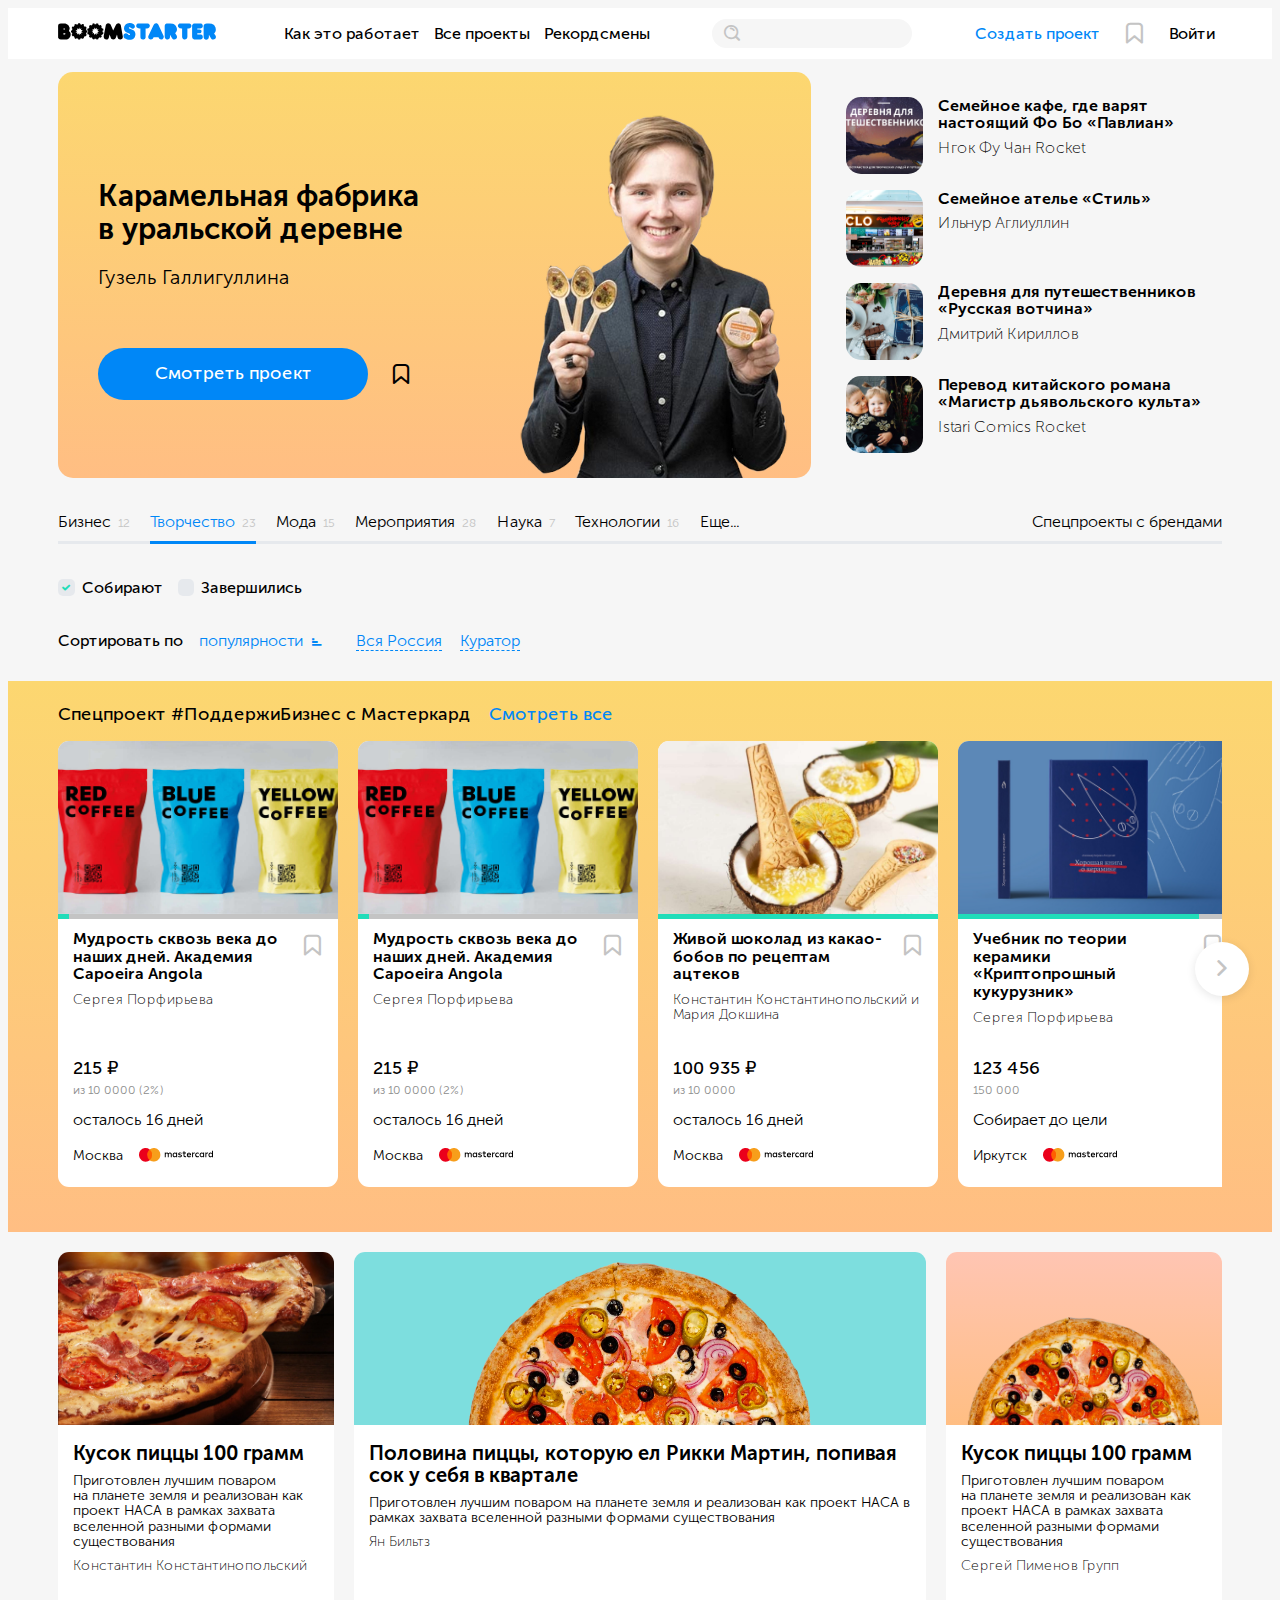
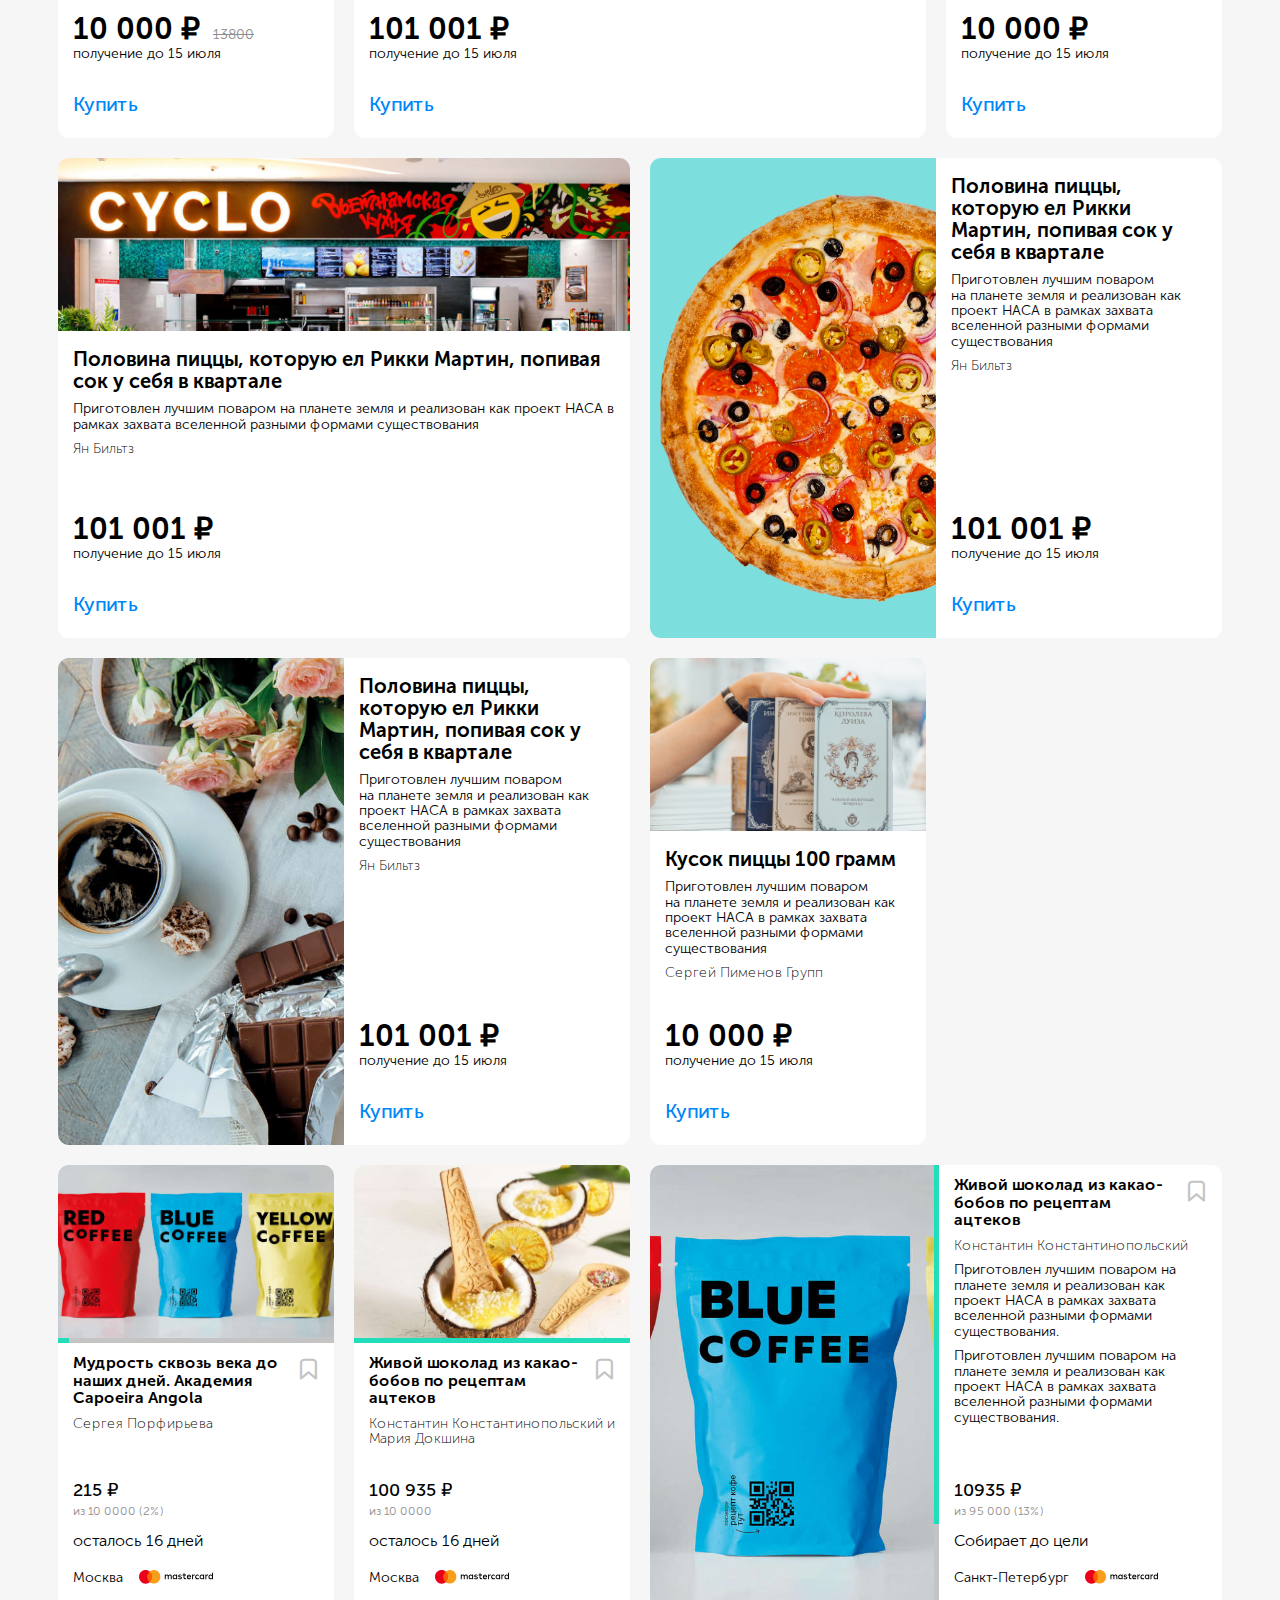
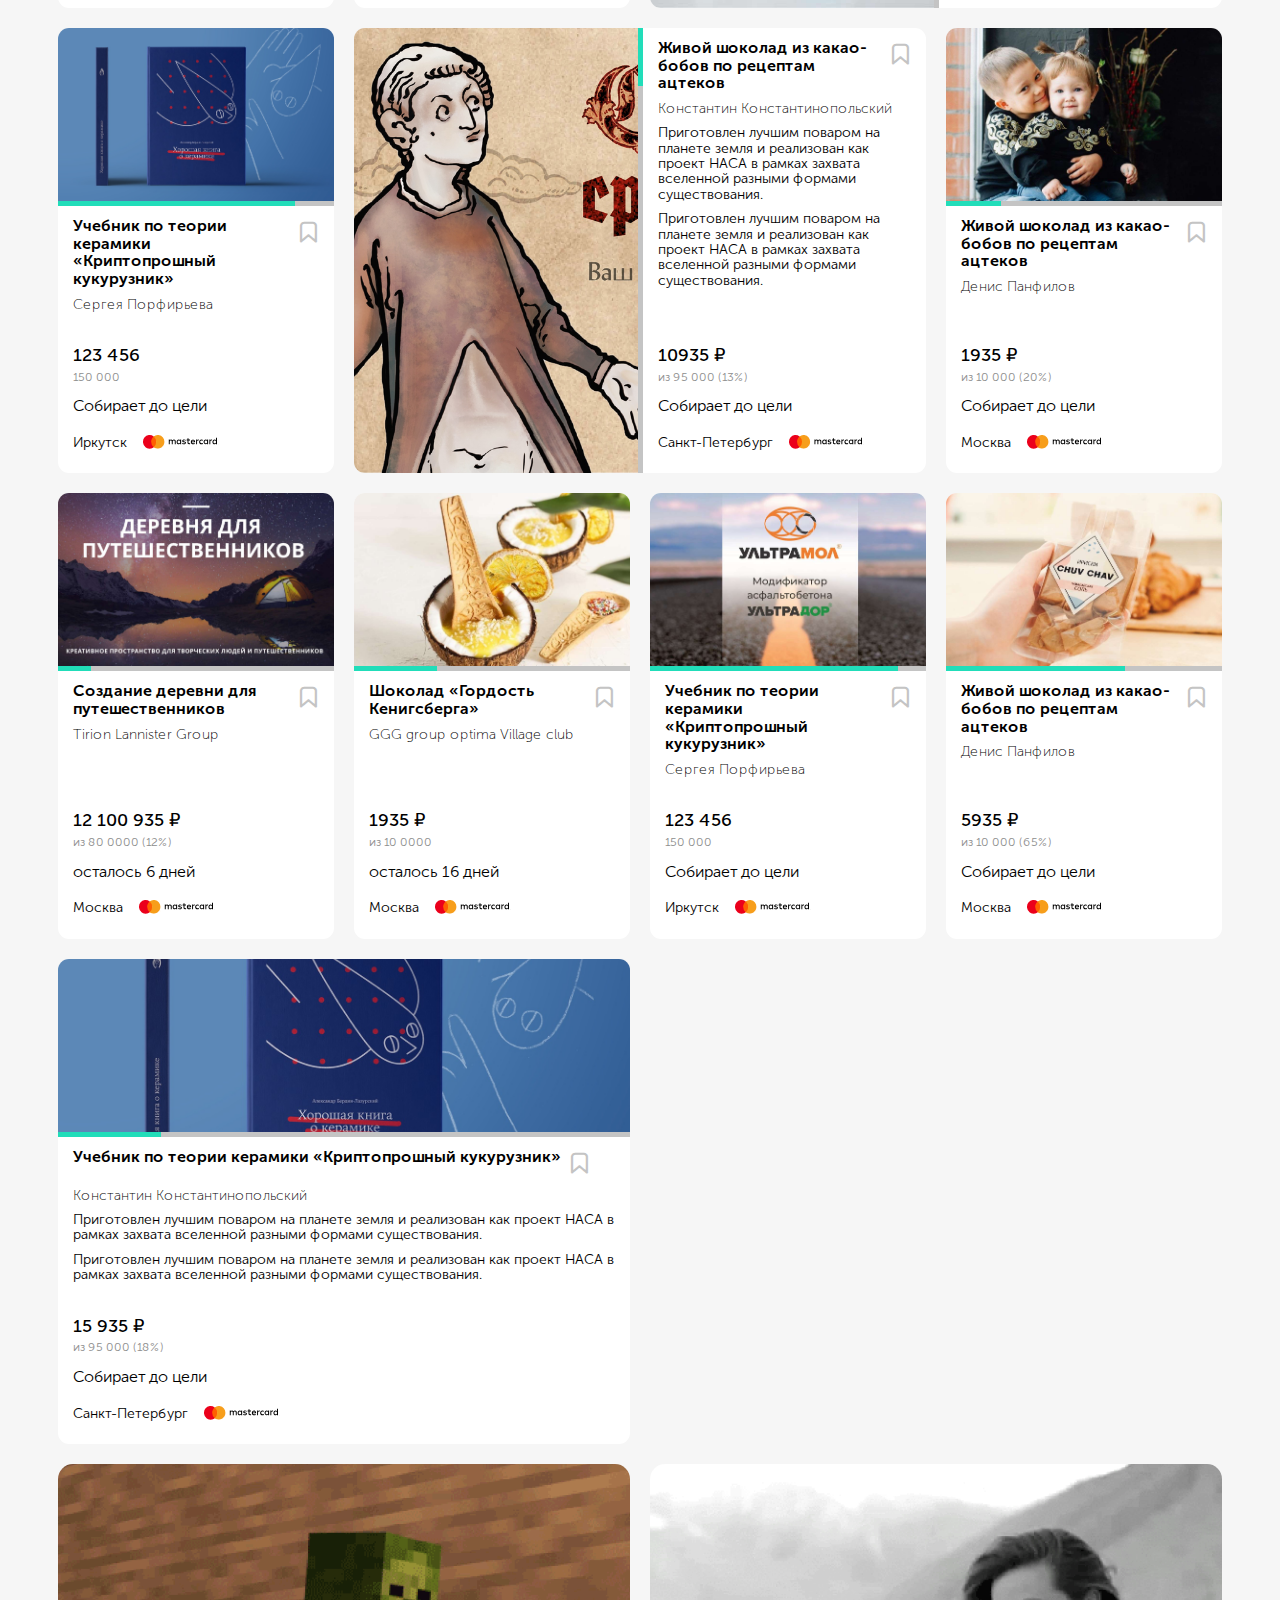
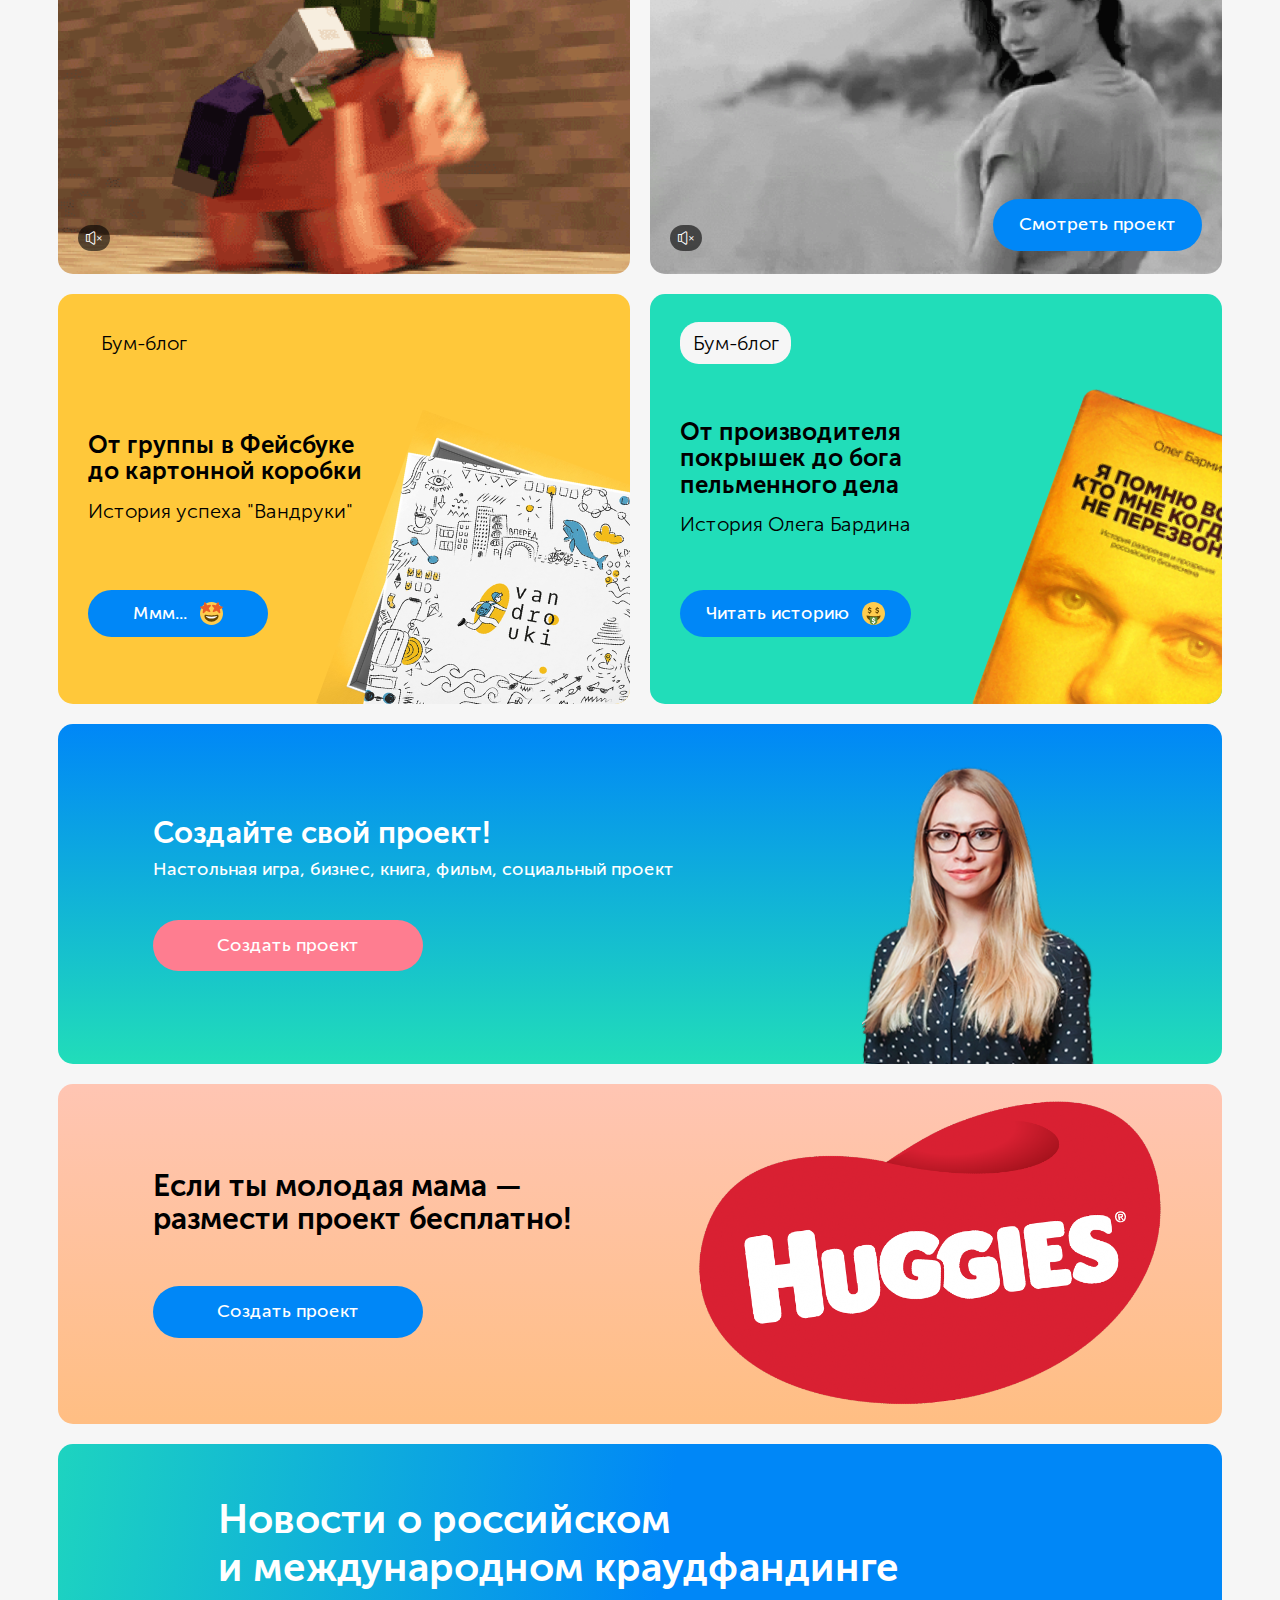
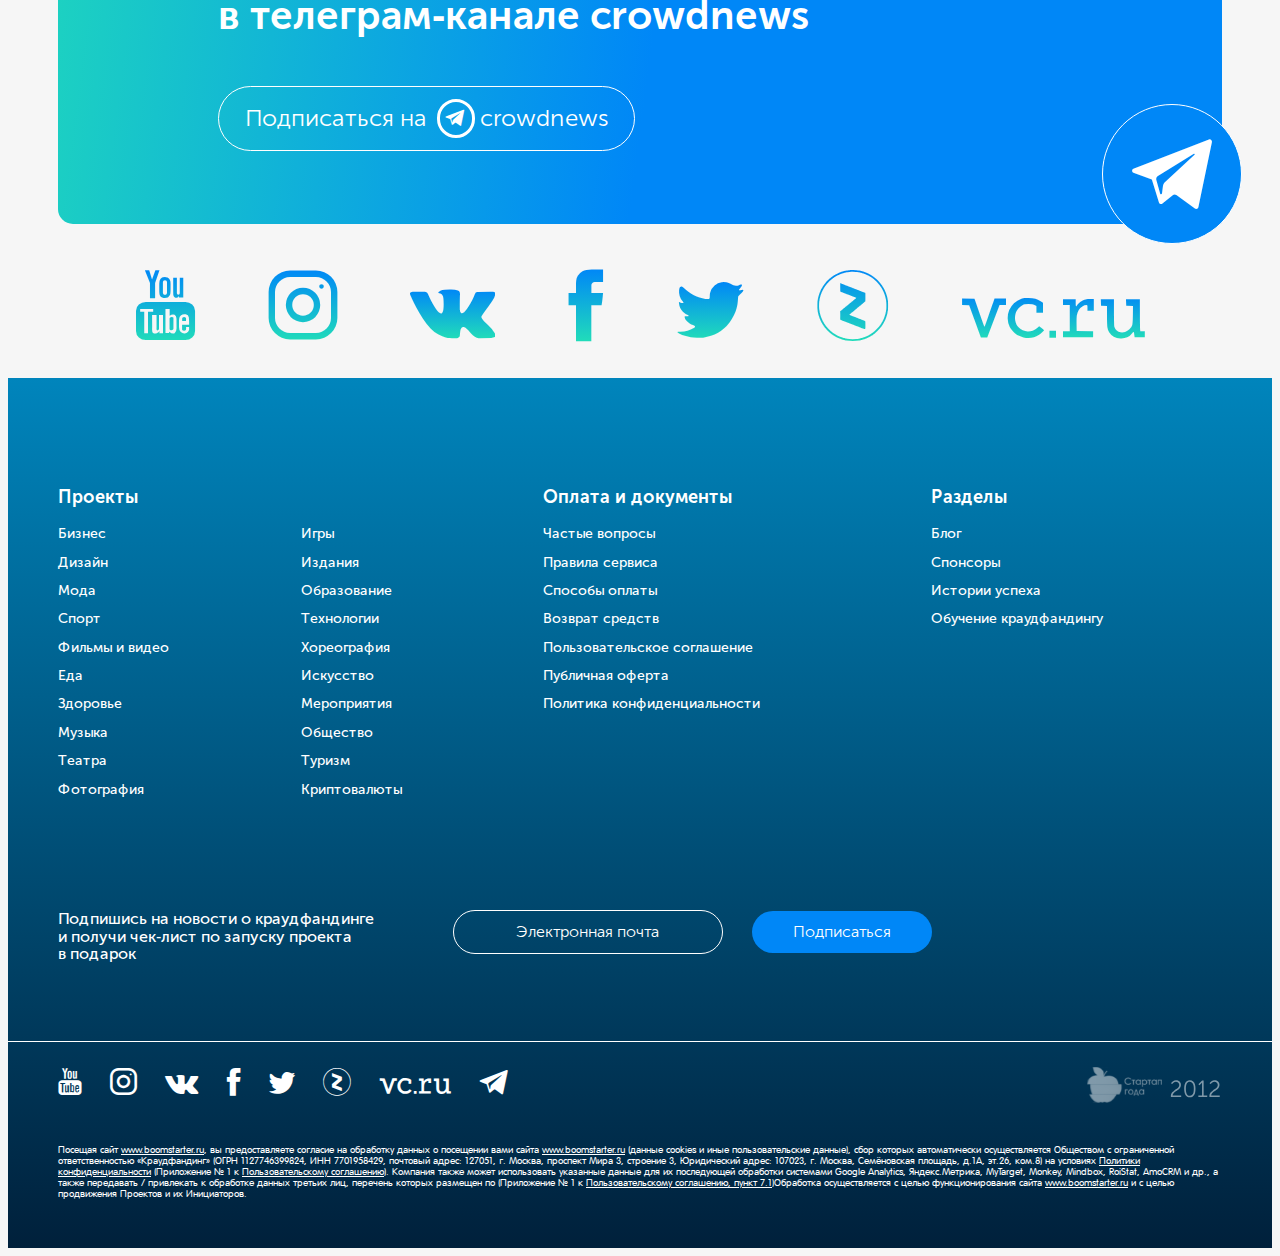
==== commit 5293aaa1: "Merge branch 'master' of https://github.com/kamunicorn/boomstarter" ====
--- a/index.html
+++ b/index.html
@@ -1047,32 +1047,21 @@
             <!-- баннер с телеграмом -->
             <section class="container">
                 <div class="tlg-offer">
-                    <div class="grid-row no-gap">
-                        <div class="span-8 sm-span-12">
-                            <div class="tlg-offer__info">
-                                <h3 class="tlg-offer__title">Новости о&nbsp;российском <br>
-                                    и&nbsp;международном краудфандинге <br>
-                                    в&nbsp;телеграм&#8209;канале crowdnews</h3>
-                                <div class="tlg-offer__button">
-                                    <a href="#" class="ui-button _outlined has-image -fit-content">Подписаться на <span class="icon icon-telegram"></span>crowdnews</a>
-                                </div>
-                            </div>
-                        </div>
-                        <div class="span-4 sm-span-12">
-                            <div class="tlg-offer__mockup-wrapper">
-                                <div class="tlg-offer__mockup">
-                                    <img src="img/tlg-offer/mockup-iphoneX.png" alt="iphone X">
-                                </div>
-                            </div>
-                            <div class="tlg-offer__icon"><span class="icon icon-telegram"></span></div>
-                        </div>
-                    </div>
+                    <div class="tlg-offer__info">
+                        <h3 class="tlg-offer__title">Новости о&nbsp;российском <br>
+                            и&nbsp;международном краудфандинге <br>
+                            в&nbsp;телеграм&#8209;канале crowdnews</h3>
+                        <div class="tlg-offer__button">
+                            <a href="#" class="ui-button _outlined has-image -fit-content">Подписаться на <span class="icon icon-telegram"></span>crowdnews</a>
+                        </div>
+                    </div>
+                    <div class="tlg-offer__icon"><span class="icon icon-telegram"></span></div>
+                    <div class="tlg-offer__mockup"><img src="" alt=""></div>
                 </div>
             </section>
-            <!-- иконки соцсетей с градиентной заливкой -->
             <section class="container">
-                <div class="socials-big">
-                    <ul class="socials-row _gradient">
+                <div class="socials-gradient">
+                    <ul class="socials-row">
                         <li><a href="#" aria-label="YouTube"><span class="icon icon-youtube"></span></a></li>
                         <li><a href="#" aria-label="instagram"><span class="icon icon-instagram"></span></a></li>
                         <li><a href="#" aria-label="vkontakte"><span class="icon icon-vkontakte"></span></a></li>
--- a/css/style.min.css
+++ b/css/style.min.css
@@ -1 +1,5 @@
+<<<<<<< HEAD
 body{margin:0;padding:0;line-height:1.5;text-rendering:optimizeSpeed;min-height:100vh;scroll-behavior:smooth}*,*:after,*:before{-webkit-box-sizing:border-box;box-sizing:border-box}*:after,*:before{speak:none}input,button,a,select,textarea{outline:none}a{color:inherit;cursor:pointer;text-decoration:none;display:inline}button{border:none;background-color:transparent;cursor:pointer;display:block}address{font-style:normal}table,tr,th,td{border:none;padding:0;border-collapse:collapse;vertical-align:top}th{font-weight:normal}table{text-align:center}fieldset{border:none;padding:0;margin:0;min-width:auto}form,fieldset{max-width:100%}h1,h2,h3,h4,h5,h6,p{font-weight:normal;margin:0;font-size:inherit}html{font-family:sans-serif;-ms-text-size-adjust:100%;-webkit-text-size-adjust:100%}article,aside,details,figcaption,figure,footer,header,hgroup,main,menu,nav,section,summary{display:block}figure{margin:0}hr{-webkit-box-sizing:content-box;box-sizing:content-box;height:0;overflow:visible;margin:0;border:0}pre{font-family:monospace;font-size:1em;margin:0}abbr[title]{border-bottom:none;text-decoration:underline;-webkit-text-decoration:underline dotted;text-decoration:underline dotted}b,strong{font-weight:bold}code,kbd,samp{font-family:monospace;font-size:1em}pre{overflow-x:auto}small{font-size:80%}sub,sup{font-size:75%;line-height:0;position:relative;vertical-align:baseline}sub{bottom:-0.25em}sup{top:-0.5em}img{display:block;border-style:none;max-width:100%;height:auto}button,input,optgroup,select,textarea{font-family:inherit;font-size:100%;line-height:1;margin:0;padding:0;color:inherit;font:inherit}input,button{overflow:visible}button,select{text-transform:none}button,[type="button"],[type="reset"],[type="submit"]{-webkit-appearance:button}button::-moz-focus-inner,[type="button"]::-moz-focus-inner,[type="reset"]::-moz-focus-inner,[type="submit"]::-moz-focus-inner{border-style:none;padding:0}legend{-webkit-box-sizing:border-box;box-sizing:border-box;color:inherit;display:table;max-width:100%;padding:0;white-space:normal}progress{vertical-align:baseline}textarea{overflow:auto}[type="checkbox"],[type="radio"]{-webkit-box-sizing:border-box;box-sizing:border-box;padding:0}[type="number"]::-webkit-inner-spin-button,[type="number"]::-webkit-outer-spin-button{height:auto}[type="search"]{-webkit-appearance:textfield;outline-offset:-2px}[type="search"]::-webkit-search-decoration{-webkit-appearance:none}::-webkit-file-upload-button{-webkit-appearance:button;font:inherit}[hidden]{display:none}html{font-size:100%;font-size:16px}@media (max-width: 1199px){html{font-size:15.2px}}@media (max-width: 991px){html{font-size:14.4px}}@media (max-width: 767px){html{font-size:13.6px}}@media (max-width: 575px){html{font-size:12.8px}}@media (max-width: 479px){html{font-size:12px}}body{line-height:1.1;font-family:"Museo Sans Cyrl","Roboto",Arial,sans-serif;background-color:#F6F6F6}ul{list-style:none;margin:0;padding:0}*{word-break:break-word;-webkit-transition:color 0.1s, background-color 0.1s, -webkit-box-shadow 0.1s;transition:color 0.1s, background-color 0.1s, -webkit-box-shadow 0.1s;-o-transition:color 0.1s, background-color 0.1s, box-shadow 0.1s;transition:color 0.1s, background-color 0.1s, box-shadow 0.1s;transition:color 0.1s, background-color 0.1s, box-shadow 0.1s, -webkit-box-shadow 0.1s}a:focus,button:focus{outline:2px solid rgba(0,135,247,0.75)}@font-face{font-family:'Museo Sans Cyrl';font-weight:100;font-style:normal;font-display:swap;src:url("../fonts/MuseoSansCyrl-100.eot");src:local("MuseoSansCyrl-100"),url("../fonts/MuseoSansCyrl-100.eot?#iefix") format("embedded-opentype"),url("../fonts/MuseoSansCyrl-100.woff") format("woff"),url("../fonts/MuseoSansCyrl-100.ttf") format("truetype")}@font-face{font-family:'Museo Sans Cyrl';font-weight:100;font-style:italic;font-display:swap;src:url("../fonts/MuseoSansCyrl-100Italic.eot");src:local("MuseoSansCyrl-100Italic"),url("../fonts/MuseoSansCyrl-100Italic.eot?#iefix") format("embedded-opentype"),url("../fonts/MuseoSansCyrl-100Italic.woff") format("woff"),url("../fonts/MuseoSansCyrl-100Italic.ttf") format("truetype")}@font-face{font-family:'Museo Sans Cyrl';font-weight:300;font-style:normal;font-display:swap;src:url("../fonts/MuseoSansCyrl-300.eot");src:local("MuseoSansCyrl-300"),url("../fonts/MuseoSansCyrl-300.eot?#iefix") format("embedded-opentype"),url("../fonts/MuseoSansCyrl-300.woff") format("woff"),url("../fonts/MuseoSansCyrl-300.ttf") format("truetype")}@font-face{font-family:'Museo Sans Cyrl';font-weight:300;font-style:italic;font-display:swap;src:url("../fonts/MuseoSansCyrl-300Italic.eot");src:local("MuseoSansCyrl-300Italic"),url("../fonts/MuseoSansCyrl-300Italic.eot?#iefix") format("embedded-opentype"),url("../fonts/MuseoSansCyrl-300Italic.woff") format("woff"),url("../fonts/MuseoSansCyrl-300Italic.ttf") format("truetype")}@font-face{font-family:'Museo Sans Cyrl';font-weight:500;font-style:normal;font-display:swap;src:url("../fonts/MuseoSansCyrl-500.eot");src:local("MuseoSansCyrl-500"),url("../fonts/MuseoSansCyrl-500.eot?#iefix") format("embedded-opentype"),url("../fonts/MuseoSansCyrl-500.woff") format("woff"),url("../fonts/MuseoSansCyrl-500.ttf") format("truetype")}@font-face{font-family:'Museo Sans Cyrl';font-weight:500;font-style:italic;font-display:swap;src:url("../fonts/MuseoSansCyrl-500Italic.eot");src:local("MuseoSansCyrl-500Italic"),url("../fonts/MuseoSansCyrl-500Italic.eot?#iefix") format("embedded-opentype"),url("../fonts/MuseoSansCyrl-500Italic.woff") format("woff"),url("../fonts/MuseoSansCyrl-500Italic.ttf") format("truetype")}@font-face{font-family:'Museo Sans Cyrl';font-weight:700;font-style:normal;font-display:swap;src:url("../fonts/MuseoSansCyrl-700.eot");src:local("MuseoSansCyrl-700"),url("../fonts/MuseoSansCyrl-700.eot?#iefix") format("embedded-opentype"),url("../fonts/MuseoSansCyrl-700.woff") format("woff"),url("../fonts/MuseoSansCyrl-700.ttf") format("truetype")}@font-face{font-family:'Museo Sans Cyrl';font-weight:700;font-style:italic;font-display:swap;src:url("../fonts/MuseoSansCyrl-700Italic.eot");src:local("MuseoSansCyrl-700Italic"),url("../fonts/MuseoSansCyrl-700Italic.eot?#iefix") format("embedded-opentype"),url("../fonts/MuseoSansCyrl-700Italic.woff") format("woff"),url("../fonts/MuseoSansCyrl-700Italic.ttf") format("truetype")}@font-face{font-family:'Museo Sans Cyrl';font-weight:900;font-style:normal;font-display:swap;src:url("../fonts/MuseoSansCyrl-900.eot");src:local("MuseoSansCyrl-900"),url("../fonts/MuseoSansCyrl-900.eot?#iefix") format("embedded-opentype"),url("../fonts/MuseoSansCyrl-900.woff") format("woff"),url("../fonts/MuseoSansCyrl-900.ttf") format("truetype")}@font-face{font-family:'Museo Sans Cyrl';font-weight:900;font-style:italic;font-display:swap;src:url("../fonts/MuseoSansCyrl-900Italic.eot");src:local("Museo Sans Cyrl 900 Italic"),local("MuseoSansCyrl-900Italic"),url("../fonts/MuseoSansCyrl-900Italic.eot?#iefix") format("embedded-opentype"),url("../fonts/MuseoSansCyrl-900Italic.woff") format("woff"),url("../fonts/MuseoSansCyrl-900Italic.ttf") format("truetype")}@font-face{font-family:'Rotonda';font-weight:600;font-style:normal;font-display:swap;src:url("../fonts/RotonBold.eot");src:url("../fonts/RotonBold.eot?#iefix") format("embedded-opentype"),url("../fonts/RotonBold.woff") format("woff"),url("../fonts/RotonBold.ttf") format("truetype")}@font-face{font-family:'Rotonda';font-weight:400;font-style:normal;font-display:swap;src:url("../fonts/RotonReg.eot");src:url("../fonts/RotonReg.eot?#iefix") format("embedded-opentype"),url("../fonts/RotonReg.woff") format("woff"),url("../fonts/RotonReg.ttf") format("truetype")}@-webkit-keyframes rotation{0%{-webkit-transform:rotate(0deg);transform:rotate(0deg)}100%{-webkit-transform:rotate(360deg);transform:rotate(360deg)}}@-o-keyframes rotation{0%{-o-transform:rotate(0deg);transform:rotate(0deg)}100%{-o-transform:rotate(360deg);transform:rotate(360deg)}}@keyframes rotation{0%{-webkit-transform:rotate(0deg);-o-transform:rotate(0deg);transform:rotate(0deg)}100%{-webkit-transform:rotate(360deg);-o-transform:rotate(360deg);transform:rotate(360deg)}}.hidden{display:none !important}@media (max-width: 1279px){.xl-hidden{display:none !important}.xl-block{display:block !important}}@media (max-width: 1199px){.lg-hidden{display:none !important}.lg-block{display:block !important}}@media (max-width: 991px){.md-hidden{display:none !important}.md-block{display:block !important}}@media (max-width: 767px){.sm-hidden{display:none !important}.sm-block{display:block !important}}@media (max-width: 575px){.xs-hidden{display:none !important}.xs-block{display:block !important}}.container{width:100%;max-width:1280px;padding:0 3.125rem;margin:0 auto}@media (max-width: 575px){.container{padding:0 14px}}.grid-row{display:-ms-grid;display:grid;-ms-grid-columns:(1fr)[12];grid-template-columns:repeat(12, 1fr);grid-gap:1.25rem;grid-auto-flow:row}.span-1{grid-column:span 1}.span-2{grid-column:span 2}.span-3{grid-column:span 3}.span-4{grid-column:span 4}.span-5{grid-column:span 5}.span-6{grid-column:span 6}.span-7{grid-column:span 7}.span-8{grid-column:span 8}.span-9{grid-column:span 9}.span-10{grid-column:span 10}.span-11{grid-column:span 11}.span-12{grid-column:span 12}@media (max-width: 1279px){.xl-span-1{grid-column:span 1}.xl-span-2{grid-column:span 2}.xl-span-3{grid-column:span 3}.xl-span-4{grid-column:span 4}.xl-span-5{grid-column:span 5}.xl-span-6{grid-column:span 6}.xl-span-7{grid-column:span 7}.xl-span-8{grid-column:span 8}.xl-span-9{grid-column:span 9}.xl-span-10{grid-column:span 10}.xl-span-11{grid-column:span 11}.xl-span-12{grid-column:span 12}}@media (max-width: 1199px){.lg-span-1{grid-column:span 1}.lg-span-2{grid-column:span 2}.lg-span-3{grid-column:span 3}.lg-span-4{grid-column:span 4}.lg-span-5{grid-column:span 5}.lg-span-6{grid-column:span 6}.lg-span-7{grid-column:span 7}.lg-span-8{grid-column:span 8}.lg-span-9{grid-column:span 9}.lg-span-10{grid-column:span 10}.lg-span-11{grid-column:span 11}.lg-span-12{grid-column:span 12}}@media (max-width: 991px){.md-span-1{grid-column:span 1}.md-span-2{grid-column:span 2}.md-span-3{grid-column:span 3}.md-span-4{grid-column:span 4}.md-span-5{grid-column:span 5}.md-span-6{grid-column:span 6}.md-span-7{grid-column:span 7}.md-span-8{grid-column:span 8}.md-span-9{grid-column:span 9}.md-span-10{grid-column:span 10}.md-span-11{grid-column:span 11}.md-span-12{grid-column:span 12}}@media (max-width: 767px){.sm-span-1{grid-column:span 1}.sm-span-2{grid-column:span 2}.sm-span-3{grid-column:span 3}.sm-span-4{grid-column:span 4}.sm-span-5{grid-column:span 5}.sm-span-6{grid-column:span 6}.sm-span-7{grid-column:span 7}.sm-span-8{grid-column:span 8}.sm-span-9{grid-column:span 9}.sm-span-10{grid-column:span 10}.sm-span-11{grid-column:span 11}.sm-span-12{grid-column:span 12}}@media (max-width: 575px){.xs-span-1{grid-column:span 1}.xs-span-2{grid-column:span 2}.xs-span-3{grid-column:span 3}.xs-span-4{grid-column:span 4}.xs-span-5{grid-column:span 5}.xs-span-6{grid-column:span 6}.xs-span-7{grid-column:span 7}.xs-span-8{grid-column:span 8}.xs-span-9{grid-column:span 9}.xs-span-10{grid-column:span 10}.xs-span-11{grid-column:span 11}.xs-span-12{grid-column:span 12}}.grid{display:-ms-grid;display:grid;-ms-grid-columns:(1fr)[4];grid-template-columns:repeat(4, 1fr);grid-gap:1.25rem;margin:1.25rem 0;grid-auto-flow:dense}@media (max-width: 991px){.grid{-ms-grid-columns:(1fr)[3];grid-template-columns:repeat(3, 1fr)}}@media (max-width: 767px){.grid{-ms-grid-columns:(1fr)[2];grid-template-columns:repeat(2, 1fr)}}@media (max-width: 575px){.grid{grid-gap:.9375rem}}.no-grid-gap,.no-gap{grid-gap:0}.grid-rewards{grid-auto-rows:minmax(480px, auto)}@media (max-width: 767px){.grid-rewards{grid-auto-rows:minmax(430px, auto)}}@media (max-width: 575px){.grid-rewards{grid-auto-rows:minmax(380px, auto)}}.grid-square-banners{-ms-grid-columns:1fr 1fr;grid-template-columns:1fr 1fr;grid-auto-rows:410px}@media (max-width: 991px){.grid-square-banners{-ms-grid-columns:1fr;grid-template-columns:1fr}}@media (max-width: 575px){.grid-square-banners{grid-auto-rows:minmax(210px, auto)}}.grid-special{grid-auto-columns:280px;-ms-grid-columns:280px;grid-template-columns:280px;grid-auto-flow:column;margin:0}@media (max-width: 991px){.grid-special{grid-auto-columns:260px;-ms-grid-columns:260px;grid-template-columns:260px}}@media (max-width: 767px){.grid-special{grid-auto-columns:238px;-ms-grid-columns:238px;grid-template-columns:238px}}@media (max-width: 575px){.grid-special{grid-auto-columns:185px;-ms-grid-columns:185px;grid-template-columns:185px}}.grid-special-thirds{grid-auto-columns:380px;-ms-grid-columns:380px;grid-template-columns:380px;grid-auto-flow:column;margin:0}@media (max-width: 991px){.grid-special-thirds{grid-auto-columns:360px;-ms-grid-columns:360px;grid-template-columns:360px}}@media (max-width: 767px){.grid-special-thirds{grid-auto-columns:340px;-ms-grid-columns:340px;grid-template-columns:340px}}@media (max-width: 575px){.grid-special-thirds{grid-auto-columns:250px;-ms-grid-columns:250px;grid-template-columns:250px}}@font-face{font-family:'icomoon';font-weight:normal;font-style:normal;font-display:block;src:url("../fonts/icomoon.ttf?yp3li4") format("truetype"),url("../fonts/icomoon.woff?yp3li4") format("woff"),url("../fonts/icomoon.svg?yp3li4#icomoon") format("svg")}.icon{font-family:'icomoon' !important;speak:never;font-style:normal;font-weight:normal;font-variant:normal;text-transform:none;line-height:1;-webkit-font-smoothing:antialiased;-moz-osx-font-smoothing:grayscale}.icon-arrow-left:before{content:"\e908"}.icon-arrow-right:before{content:"\e909"}.icon-bookmark:before{content:"\e90a"}.icon-bookmark-filled:before{content:"\e90b"}.icon-check:before{content:"\e90c"}.icon-heart:before{content:"\e90d"}.icon-loader:before{content:"\e90e"}.icon-sorting:before{content:"\e90f"}.icon-search:before{content:"\e910"}.icon-sound-off:before{content:"\e911"}.icon-sound-on:before{content:"\e912"}.icon-facebook:before{content:"\e900"}.icon-instagram:before{content:"\e901"}.icon-telegram:before{content:"\e902"}.icon-twitter:before{content:"\e903"}.icon-vcru:before{content:"\e904"}.icon-vkontakte:before{content:"\e905"}.icon-youtube:before{content:"\e906"}.icon-z:before{content:"\e907"}@media (hover: hover){*{scrollbar-color:#C4C4C4 #E6E9ED;scrollbar-width:thin}::-webkit-scrollbar{width:5px;height:5px;background-color:#E6E9ED}}@media (hover: hover) and (max-width: 575px){::-webkit-scrollbar{width:3.5px;height:3.5px}}@media (hover: hover){::-webkit-scrollbar-thumb{background:#C4C4C4;-webkit-border-radius:10px;border-radius:10px}::-webkit-scrollbar-track{background:#E6E9ED;-webkit-border-radius:10px;border-radius:10px}}.ui-button,.ui-input{font-weight:500;font-size:18px;display:inline-block;width:270px;min-width:180px;max-width:100%;padding:16px 26px;text-align:center;-webkit-border-radius:2.5rem;border-radius:2.5rem}@media (max-width: 991px){.ui-button,.ui-input{padding:14px 23px}}@media (max-width: 575px){.ui-button,.ui-input{padding:12px 21px;font-size:14px}}@media (max-width: 479px){.ui-button,.ui-input{width:100%}}.ui-button:focus,.ui-input:focus{outline:none}.ui-button{background-color:#0087F7;color:#fff}@media (hover: hover){.ui-button:hover{background-color:#219aff}}.ui-button:focus{-webkit-box-shadow:0 6px 25px 0px rgba(0,0,0,0.4);box-shadow:0 6px 25px 0px rgba(0,0,0,0.4)}.ui-input{font-weight:300;background-color:transparent;color:#000;border:1px solid #0087F7}@media (hover: hover){.ui-input:hover{background-color:transparent}}.ui-input:focus{-webkit-box-shadow:0 0 2px 1px #0087F7;box-shadow:0 0 2px 1px #0087F7}.ui-button.has-image{display:-webkit-box;display:-webkit-flex;display:-ms-flexbox;display:flex;-webkit-box-pack:center;-webkit-justify-content:center;-ms-flex-pack:center;justify-content:center;-webkit-box-align:center;-webkit-align-items:center;-ms-flex-align:center;align-items:center;padding:10px 26px}@media (max-width: 991px){.ui-button.has-image{padding:8px 23px}}@media (max-width: 575px){.ui-button.has-image{padding:6px 21px}}.ui-button.has-image .emoji{margin-left:0.7em}.ui-button._outlined{font-weight:300;background-color:transparent;color:#0087F7;border:1px solid}@media (hover: hover){.ui-button._outlined:hover{background-color:transparent}}.ui-search{display:-webkit-box;display:-webkit-flex;display:-ms-flexbox;display:flex;width:200px;background-color:#F6F6F6;padding:6px 12px;-webkit-border-radius:2.5rem;border-radius:2.5rem}.ui-search .icon-search{margin-right:8px;color:#C4C4C4}.ui-search input{max-width:-webkit-calc(100% - 20px);max-width:calc(100% - 20px);-webkit-box-flex:1;-webkit-flex:1 1 auto;-ms-flex:1 1 auto;flex:1 1 auto;border:none}.ui-search input::-webkit-textfield-decoration-container{background-color:#F6F6F6}.ui-search:focus,.ui-search:focus-within{outline:none;-webkit-box-shadow:0 0 2px 1px #0087F7;box-shadow:0 0 2px 1px #0087F7}.ui-icon-button{padding:5px 8px;line-height:1}.ui-icon-button._turn-sound.is-sound-off .icon-sound-on{display:none}.ui-icon-button._turn-sound.is-sound-off .icon-sound-off{display:block}.ui-icon-button._turn-sound.is-sound-on .icon-sound-on{display:block}.ui-icon-button._turn-sound.is-sound-on .icon-sound-off{display:none}.ui-icon-button._bookmark .icon-bookmark{display:block}.ui-icon-button._bookmark .icon-bookmark-filled{display:none}.ui-icon-button._bookmark.is-filled .icon-bookmark{display:none}.ui-icon-button._bookmark.is-filled .icon-bookmark-filled{display:block}.ui-arrow-left,.ui-arrow-right{width:3.375rem;height:3.375rem;background-color:#fff;color:#C4C4C4;-webkit-border-radius:50%;border-radius:50%;-webkit-box-shadow:0px 2px 10px rgba(0,0,0,0.1);box-shadow:0px 2px 10px rgba(0,0,0,0.1);-webkit-transition:0.3s;-o-transition:0.3s;transition:0.3s}@media (hover: hover){.ui-arrow-left:hover,.ui-arrow-right:hover{color:#21DDB9}}.ui-arrow-left:focus,.ui-arrow-right:focus{outline:none;-webkit-box-shadow:0 0 6px 1px #0087F7;box-shadow:0 0 6px 1px #0087F7}.ui-loading{display:-webkit-box;display:-webkit-flex;display:-ms-flexbox;display:flex;-webkit-box-pack:center;-webkit-justify-content:center;-ms-flex-pack:center;justify-content:center;-webkit-box-align:center;-webkit-align-items:center;-ms-flex-align:center;align-items:center;min-height:100px;color:#0087F7;font-size:2em;-webkit-animation-name:rotation;-o-animation-name:rotation;animation-name:rotation;-webkit-animation-duration:1.8s;-o-animation-duration:1.8s;animation-duration:1.8s;-webkit-animation-iteration-count:infinite;-o-animation-iteration-count:infinite;animation-iteration-count:infinite;-webkit-animation-timing-function:linear;-o-animation-timing-function:linear;animation-timing-function:linear}.ui-subjects{display:-webkit-box;display:-webkit-flex;display:-ms-flexbox;display:flex}@media (max-width: 991px){.ui-subjects{overflow-x:auto}.ui-subjects__btn{white-space:nowrap}}.ui-subjects__item{position:relative;padding-right:20px;font-weight:300;font-size:16px}.ui-subjects__item::after{position:absolute;content:'';left:0;bottom:0;width:100%;height:3.6px;background-color:#E6E9ED}.ui-subjects__item:last-child{-webkit-box-flex:1;-webkit-flex:1 1 auto;-ms-flex:1 1 auto;flex:1 1 auto;padding-right:0}.ui-subjects__item:last-child .ui-subjects__btn{margin:0 0 0 auto}.ui-subjects__btn{position:relative;padding:10px 0 14px}@media (hover: hover){.ui-subjects__btn:hover{color:#0087F7}}.ui-subjects__btn::after{position:absolute;content:'';left:0;bottom:0;width:100%;height:3.6px;background-color:transparent;z-index:2}.ui-subjects__btn.is-active{color:#0087F7}.ui-subjects__btn.is-active::after{background-color:#0087F7}.ui-subjects__count{font-size:12px;color:#C4C4C4;margin-left:3px}.ui-subjects__item .ui-dropdown{top:35px;left:-17px}.ui-checkbox{display:-webkit-box;display:-webkit-flex;display:-ms-flexbox;display:flex;margin-right:15px;padding:5px 0;cursor:default}.ui-checkbox input{opacity:0;position:absolute}.ui-checkbox__custom{position:relative;width:1.03125rem;height:1.03125rem;display:inline-block;margin-right:7px;-webkit-border-radius:5px;border-radius:5px;background-color:#E6E9ED;color:#21DDB9}.ui-checkbox__custom .icon-check{position:absolute;top:55%;left:50%;-webkit-transform:translateX(-50%) translateY(-50%);-ms-transform:translateX(-50%) translateY(-50%);-o-transform:translateX(-50%) translateY(-50%);transform:translateX(-50%) translateY(-50%);font-size:0.5em;display:none}input:checked ~ .ui-checkbox__custom .icon-check{display:block}input:focus ~ .ui-checkbox__custom{-webkit-box-shadow:0 0 2px 2px #0087F7;box-shadow:0 0 2px 2px #0087F7}.ui-sorting{font-weight:300}.ui-sorting__control{color:#0087F7}.ui-sorting .icon-sorting{margin-left:0.5em;font-size:0.6em}.ui-sorting .ui-dropdown{top:100%;left:-17px}.ui-filter{display:-webkit-inline-box;display:-webkit-inline-flex;display:-ms-inline-flexbox;display:inline-flex;position:relative;margin-right:18px;font-weight:300}.ui-filter__control{color:#0087F7;border-bottom:1px dashed #0087F7}.ui-filter .ui-dropdown{top:100%;left:-17px}.ui-dropdown{position:absolute;display:none;width:-webkit-max-content;width:-moz-max-content;width:max-content;min-width:160px;max-width:200px;padding:5px 0;z-index:2;background-color:#fff;-webkit-border-radius:.6875rem;border-radius:.6875rem;font:inherit}.ui-dropdown__item{padding:6px 17px;cursor:default}.ui-dropdown__item.is-active{display:none}@media (hover: hover){.ui-dropdown__item:hover{color:#0087F7;background-color:#F6F6F6}}.ui-category{width:100%;max-width:245px;display:-webkit-box;display:-webkit-flex;display:-ms-flexbox;display:flex;-webkit-box-align:center;-webkit-align-items:center;-ms-flex-align:center;align-items:center;border:1px dotted #8d8d8d;padding:5px 15px 5px 0;-webkit-border-radius:5px;border-radius:5px}.ui-category img{max-height:35px;width:68px}@media (hover: hover){.ui-category:hover{border-color:#0087F7;color:#0087F7}}.ui-category:focus{outline:none;-webkit-box-shadow:0 0 4px 2px #0087F7;box-shadow:0 0 4px 2px #0087F7}@media (max-width: 479px){.ui-category{padding-right:5px}.ui-category img{max-height:30px;width:40px}}.has-dropdown{position:relative}.has-dropdown-on-hover:hover .ui-dropdown,.has-dropdown-on-hover:active .ui-dropdown{display:block}.emoji{width:1.3em;height:1.3em;-o-object-fit:contain;object-fit:contain;margin-left:0.7em}.avatar{font-size:5.625rem;width:1em;height:1em;-webkit-border-radius:50%;border-radius:50%;overflow:hidden;display:-webkit-inline-box;display:-webkit-inline-flex;display:-ms-inline-flexbox;display:inline-flex;-webkit-box-align:end;-webkit-align-items:flex-end;-ms-flex-align:end;align-items:flex-end;-webkit-box-pack:center;-webkit-justify-content:center;-ms-flex-pack:center;justify-content:center}.avatar img{width:100%;height:100%;-o-object-fit:cover;object-fit:cover}.avatar img[src$=".svg"]{height:90%;width:90%;-o-object-fit:contain;object-fit:contain}.avatar._x-small{font-size:3.125rem}.avatar._small{font-size:4.375rem}.avatar._bigger{font-size:7.1875rem}.avatar._medium{font-size:9.0625rem}.avatar._large{font-size:11.25rem}.avatar._x-large{font-size:14.0625rem}.avatar._great{font-size:16.25rem}.menu-bar{display:-webkit-box;display:-webkit-flex;display:-ms-flexbox;display:flex;-webkit-flex-wrap:nowrap;-ms-flex-wrap:nowrap;flex-wrap:nowrap;-webkit-box-pack:justify;-webkit-justify-content:space-between;-ms-flex-pack:justify;justify-content:space-between;-webkit-box-align:center;-webkit-align-items:center;-ms-flex-align:center;align-items:center}.menu-bar__item._open-search{margin-right:10px}.menu-bar._mobile{display:-webkit-box;display:-webkit-flex;display:-ms-flexbox;display:flex;-webkit-flex-wrap:nowrap;-ms-flex-wrap:nowrap;flex-wrap:nowrap;-webkit-box-pack:start;-webkit-justify-content:flex-start;-ms-flex-pack:start;justify-content:flex-start;-webkit-box-align:center;-webkit-align-items:center;-ms-flex-align:center;align-items:center;overflow-x:auto;white-space:nowrap}.menu-bar._mobile .menu-bar__item>a{padding-left:0;padding-right:0;margin-right:16px}.menu-bar__item._open-search,.menu-bar__item._search,.menu-bar__item._bookmark{color:#C4C4C4}.menu-bar__item._create{color:#0087F7}@media (hover: hover){.menu-bar__item:hover{color:#0087F7}}.menu-bar__item a{display:block}.menu-bar__item._logo{margin-right:35px;margin-right:auto}.menu-bar__item._logo a{padding:15px 5px 15px 0}.menu-bar__item._logo img,.menu-bar__item._logo svg{max-width:160px;max-height:17px}.menu-bar__item:not(._logo) a{padding:15px 7px}.menu-bar__item._search{margin:auto}.menu-bar__item._search input{color:#000}.menu-bar__item._bookmark{margin:0 10px;font-size:1.3em}nav:nth-child(2){border-top:1px solid #C4C4C4}@media (max-width: 1199px){.menu-bar__item._search{margin-right:15px}}@media (max-width: 479px){.menu-bar__item._open-search{font-size:1.3em;margin-right:0}.menu-bar__item._bookmark{margin:0 5px}}.landing{min-height:30rem;margin-bottom:3.125rem;background-color:#fff}.landing .container{min-height:inherit;position:relative}.landing__info{position:relative;z-index:2;width:40rem;min-height:inherit;display:-webkit-box;display:-webkit-flex;display:-ms-flexbox;display:flex;-webkit-box-orient:vertical;-webkit-box-direction:normal;-webkit-flex-direction:column;-ms-flex-direction:column;flex-direction:column;-webkit-box-pack:end;-webkit-justify-content:flex-end;-ms-flex-pack:end;justify-content:flex-end;padding:53px 0 3.75rem}.landing__title{font-weight:600;font-size:2.5rem}.landing__title-desc{font-weight:300;font-size:16px;margin-top:11px}.landing__button{width:224px;margin-top:2.5rem}.landing__img{position:absolute;bottom:0;right:1.0625rem;z-index:1;height:100%;width:100%;max-width:50%;overflow:hidden;display:-webkit-box;display:-webkit-flex;display:-ms-flexbox;display:flex}.landing__img-bg{position:absolute;right:0;bottom:-30px;height:413px;width:565px;max-width:100%;max-height:100%;background-repeat:no-repeat;background-position:bottom right;-webkit-background-size:contain;background-size:contain}@media (max-width: 1199px){.landing__info{max-width:58%}}@media (max-width: 991px){.landing__info{-webkit-box-pack:start;-webkit-justify-content:start;-ms-flex-pack:start;justify-content:start}.landing__img{max-width:60%;right:0}.landing__img-bg{right:-30px}}@media (max-width: 767px){.landing__info{max-width:100%}.landing__img-bg{max-height:78%}}@media (max-width: 575px){.landing__title{font-size:24px}}@media (max-width: 479px){.landing{min-height:570px}.landing__img{max-width:100%}.landing__img-bg{right:-148px;bottom:0;max-width:initial;max-height:initial;height:300px;width:355px}}.landing__stat{margin-top:5.3125rem}@media (max-width: 991px){.landing__stat{margin-top:40px}}.landing-stat__item{padding-left:1.5625rem;position:relative}.landing-stat__item::before{position:absolute;content:'';width:15px;height:15px;left:0;top:9px;background-color:#0087F7;-webkit-border-radius:50%;border-radius:50%}.landing-stat__item>*:first-child{font-weight:600;font-size:18px}.landing-stat__item>*:last-child{font-weight:300;font-size:14px}.landing-stat__item:not(:last-child){margin-right:2.5rem}@media (max-width: 991px){.landing-stat{-webkit-box-orient:vertical;-webkit-box-direction:normal;-webkit-flex-direction:column;-ms-flex-direction:column;flex-direction:column}.landing-stat__item::before{width:12px;height:12px;top:12px}.landing-stat__item:not(:last-child){margin-right:0;margin-bottom:20px}}@media (max-width: 575px){.landing-stat__item{padding-left:0}.landing-stat__item::before{display:none}}.main{display:-ms-grid;display:grid;-ms-grid-columns:2fr 1fr;grid-template-columns:2fr 1fr;grid-gap:35px;margin:13px 0 20px}@media (max-width: 1199px){.main{-ms-grid-columns:100%;grid-template-columns:100%;margin-top:0}}.main__card-image{margin-bottom:1.25rem}@media (max-width: 991px){.main__card-image{margin-bottom:0}}.main.grid-row{-ms-grid-columns:(1fr)[12];grid-template-columns:repeat(12, 1fr);-webkit-column-gap:1.25rem;-moz-column-gap:1.25rem;column-gap:1.25rem}.main-banner{-webkit-border-radius:.9375rem;border-radius:.9375rem;min-height:400px}@media (max-width: 1199px){.main-banner{min-height:380px}}.main-banner>.grid-row{min-height:100%}.main-banner__info{height:100%;display:-webkit-box;display:-webkit-flex;display:-ms-flexbox;display:flex;-webkit-box-orient:vertical;-webkit-box-direction:normal;-webkit-flex-direction:column;-ms-flex-direction:column;flex-direction:column;-webkit-box-pack:center;-webkit-justify-content:center;-ms-flex-pack:center;justify-content:center;padding:45px 20px 15px 40px}.main-banner__title{font-weight:700;font-size:30px;margin-bottom:20px}.main-banner__desc{font-weight:300;font-size:20px}.main-banner__button{margin-top:60px;display:-webkit-box;display:-webkit-flex;display:-ms-flexbox;display:flex;-webkit-box-align:center;-webkit-align-items:center;-ms-flex-align:center;align-items:center}.main-banner .ui-icon-button._bookmark{font-size:1.25em;margin-left:15px;color:#000}@media (hover: hover){.main-banner .ui-icon-button._bookmark:hover{color:#fff}}.main-banner__img{height:100%;display:-webkit-box;display:-webkit-flex;display:-ms-flexbox;display:flex}.main-banner__img-bg{width:90%;height:90%;margin:auto auto 0;background-repeat:no-repeat;background-position:bottom center;-webkit-background-size:contain;background-size:contain}@media (max-width: 991px){.main-banner__info{padding-left:30px}}@media (max-width: 767px){.main-banner__info{padding-top:25px;padding-left:20px}.main-banner__title{font-size:25px;margin-bottom:15px}.main-banner__desc{font-size:15px}.main-banner__button{font-size:15px;margin-top:25px}.main-banner__img-bg{max-width:90%;max-height:90%;width:200px;height:200px}}@media (max-width: 575px){.main-banner__title{font-size:20px}.main-banner__desc{font-size:14px}.main-banner__button{font-size:14px}}.main-card{-webkit-border-radius:.9375rem;border-radius:.9375rem}.main-card__img-box,.main-card img{-webkit-border-radius:inherit;border-radius:inherit}.main-card img{width:100%;height:auto;-o-object-fit:cover;object-fit:cover}.main-card__bottom-title{margin:10px 0 10px;font-weight:600;font-size:1.5rem}.main-card__bottom-desc{font-weight:250;font-size:1rem}@media (hover: hover){.main-card__img-box:hover+.main-card__bottom-title,.main-card__bottom-title a:hover{color:#0087F7}}.main-card__bottom-title a:focus{color:#0087F7}.sm-cards{padding:25px 0}.sm-cards__grid{display:-ms-grid;display:grid;-ms-grid-rows:minmax(77px, auto);grid-template-rows:minmax(77px, auto);grid-gap:16px}.sm-cards__item{position:relative;display:-ms-grid;display:grid;-ms-grid-columns:78px auto;grid-template-columns:78px auto;grid-gap:14px}@media (hover: hover){.sm-cards__item a:hover{color:#0087F7}}.sm-cards__item a::after{position:absolute;content:'';top:0;right:0;bottom:0;left:0}.sm-cards img{width:77px;height:77px;-o-object-fit:cover;object-fit:cover;-webkit-border-radius:.9375rem;border-radius:.9375rem}.sm-cards__title{font-weight:700;margin-bottom:7px;overflow:hidden;-o-text-overflow:ellipsis;text-overflow:ellipsis;display:-webkit-box;-webkit-line-clamp:2;-webkit-box-orient:vertical}.sm-cards__title a:focus{outline:none;text-decoration:underline;color:#0087F7}.sm-cards__author{font-weight:100}@media (min-width: 992px){._increased-cards.sm-cards .sm-cards__grid{grid-gap:23px}._increased-cards.sm-cards .sm-cards__item{-ms-grid-columns:85px auto;grid-template-columns:85px auto;grid-gap:16px;font-size:17.5px}._increased-cards.sm-cards img{width:85px;height:85px}}@media (max-width: 1199px){.sm-cards{padding:0;margin-bottom:20px}.sm-cards__grid{-ms-grid-columns:1fr 1fr;grid-template-columns:1fr 1fr}}@media (max-width: 767px){.sm-cards__title{-webkit-line-clamp:3}}@media (max-width: 575px){.sm-cards{margin-left:-14px;margin-right:-14px;overflow-x:auto}.sm-cards__row{display:-webkit-box;display:-webkit-flex;display:-ms-flexbox;display:flex}.sm-cards__grid{-ms-grid-columns:117px;grid-template-columns:117px;grid-auto-columns:minmax(117px, auto);grid-auto-flow:column;padding-left:14px;padding-right:14px}.sm-cards img{width:116px;height:116px}.sm-cards__item{-ms-grid-columns:1fr;grid-template-columns:1fr;grid-gap:8px}.sm-cards__info{font-size:12px}}.spec-hero{position:relative;height:480px;background-color:#FFEFE1;overflow:hidden}.spec-hero .container{position:relative;height:100%}.spec-hero__decor-heart,.spec-hero__decor-ellipse-big,.spec-hero__decor-ellipse-small{position:absolute;background-repeat:no-repeat;-webkit-background-size:contain;background-size:contain}.spec-hero__decor-heart{width:947px;height:578px;background-image:url(../img/spec-banner/huggies-transparent-decor.svg);bottom:-350px;right:-330px;z-index:4}.spec-hero__decor-ellipse-big{width:847px;height:1296px;top:-300px;left:750px;border:1px dashed #E41E0A;-webkit-border-radius:50%;border-radius:50%;-webkit-transform:rotate(-61.4deg);-ms-transform:rotate(-61.4deg);-o-transform:rotate(-61.4deg);transform:rotate(-61.4deg)}.spec-hero__decor-ellipse-small{width:537px;height:428px;left:800px;top:264px;border:1px dashed #E41E0A;-webkit-border-radius:50%;border-radius:50%;-webkit-transform:rotate(-3.94deg);-ms-transform:rotate(-3.94deg);-o-transform:rotate(-3.94deg);transform:rotate(-3.94deg)}.spec-hero__info{display:-webkit-box;display:-webkit-flex;display:-ms-flexbox;display:flex;-webkit-box-orient:vertical;-webkit-box-direction:normal;-webkit-flex-direction:column;-ms-flex-direction:column;flex-direction:column;-webkit-box-pack:justify;-webkit-justify-content:space-between;-ms-flex-pack:justify;justify-content:space-between;height:100%;z-index:8}.spec-hero__logo{display:-webkit-box;display:-webkit-flex;display:-ms-flexbox;display:flex;-webkit-box-align:center;-webkit-align-items:center;-ms-flex-align:center;align-items:center;padding-top:50px}.spec-hero__logo-huggies{max-width:100px;max-height:60px}.spec-hero__logo-modul{max-width:195px;max-height:35px}.spec-hero__logo .plus{margin:0 16px;font-family:"Rotonda","Roboto",Arial,sans-serif}.spec-hero__title{margin:50px 0 25px;display:-webkit-box;display:-webkit-flex;display:-ms-flexbox;display:flex;-webkit-box-orient:vertical;-webkit-box-direction:reverse;-webkit-flex-direction:column-reverse;-ms-flex-direction:column-reverse;flex-direction:column-reverse}.spec-hero__name{color:#E41E0A;font-weight:900;font-size:50px}.spec-hero__subtitle{color:#53565A;font-weight:500;font-size:28px;letter-spacing:0.015em}.spec-hero__button{margin-bottom:100px}.spec-hero .ui-button{font-weight:700;font-size:16px;background-color:#E41E0A}.spec-hero .ui-button:hover{background-color:#f63e2b}.spec-hero__image{position:absolute;top:20px;left:639px;width:481px;height:681px;-o-object-fit:contain;object-fit:contain;z-index:2}.spec-hero__author{position:absolute;top:45px;right:7px;max-width:130px;color:#53565A;font-family:"Rotonda","Roboto",Arial,sans-serif;z-index:8}.spec-hero__author-name{margin-bottom:10px;font-weight:700;font-size:20px}.spec-hero__author-desc{font-weight:400;font-size:14px;line-height:18px}.spec-hero__infographics{position:absolute;bottom:0;left:0;z-index:6;padding-left:inherit}.spec-hero .infographics{position:relative;width:-webkit-fit-content;width:-moz-fit-content;width:fit-content;background-color:#fff}.spec-hero .infographics:before,.spec-hero .infographics:after{position:absolute;content:'';top:0;bottom:0}.spec-hero .infographics:before{background-color:#fff;left:-400px;width:400px;height:100%}.spec-hero .infographics:after{width:0;top:0;right:-48px;border-top:71px solid transparent;border-left:49px solid #fff}@media (max-width: 1199px){.spec-hero__image{height:470px;width:330px;left:62%}.spec-hero__author{top:30px;left:56%;right:28%}.spec-hero__decor-ellipse-big{height:950px;width:650px;top:0%;left:70%}.spec-hero__decor-ellipse-small{left:60%;right:-10%;top:44%;bottom:-18%}}@media (max-width: 991px){.spec-hero{height:410px}.spec-hero__decor-heart{width:665px;height:406px;bottom:-50%}.spec-hero .container{padding:0 31px}.spec-hero__logo{padding-top:30px}.spec-hero__logo-huggies{width:82px;height:50px}.spec-hero__logo-modul{width:164px;height:30px}.spec-hero__name{font-size:42px}.spec-hero__subtitle{font-size:23px}.spec-hero__author{margin-top:0}.spec-hero__author-name{font-size:14px}.spec-hero__author-desc{font-size:12px}.spec-hero .ui-button{font-size:13px}}@media (max-width: 767px){.spec-hero{height:auto;height:568px}.spec-hero .container{padding:0 20px}.spec-hero__logo{padding-top:21px;-webkit-box-pack:center;-webkit-justify-content:center;-ms-flex-pack:center;justify-content:center}.spec-hero__logo-huggies{width:67px;height:41px}.spec-hero__logo-modul{width:141px;height:25px}.spec-hero__info{display:block;height:auto}.spec-hero__image{width:275px;height:390px;right:auto;top:34.5%;left:50%;-webkit-transform:translatex(-50%);-ms-transform:translatex(-50%);-o-transform:translatex(-50%);transform:translatex(-50%)}.spec-hero__title,.spec-hero__button{text-align:center}.spec-hero__title{margin:14px 0 16px}.spec-hero__button{margin-bottom:20px}.spec-hero__name{font-size:31px}.spec-hero__subtitle{font-size:13px}.spec-hero__author{position:relative;left:auto;right:auto;top:0}.spec-hero__author-name{margin-bottom:5px}.spec-hero .infographics::after{border-top-width:150px}.spec-hero__decor-heart{height:445px;width:519px;bottom:-29%;right:-75%}.spec-hero__decor-ellipse-big{left:25%;top:33%;width:464px;height:710px}}@media (max-width: 575px){.spec-hero__image{width:265px;height:370px}.spec-hero__infographics,.spec-hero .infographics{width:100%;-webkit-box-pack:center;-webkit-justify-content:center;-ms-flex-pack:center;justify-content:center;padding-left:0}}.infographics{display:-webkit-box;display:-webkit-flex;display:-ms-flexbox;display:flex;padding:13px 0}.infographics__item{display:-webkit-box;display:-webkit-flex;display:-ms-flexbox;display:flex;-webkit-box-align:center;-webkit-align-items:center;-ms-flex-align:center;align-items:center;min-width:170px;padding-right:25px}.infographics__item img{width:40px;height:40px;margin-right:10px;-o-object-fit:contain;object-fit:contain}.infographics__numbers{font-weight:600;font-size:15px}.infographics__desc{font-weight:300;font-size:12px}@media (max-width: 575px){.infographics__item{display:block;min-width:auto;min-width:30%;padding:10px;text-align:center}.infographics__item img{margin:0 auto 10px}}.control-content{margin:1.5625rem 0 1.875rem}.control-content__subjects-more{font-weight:300;font-size:16px;margin:15px 0 25px}.control-content__status{font-size:16px;display:-webkit-box;display:-webkit-flex;display:-ms-flexbox;display:flex;margin:30px 0 0}.control-content__sorting{font-size:16px;display:-webkit-inline-box;display:-webkit-inline-flex;display:-ms-inline-flexbox;display:inline-flex;margin-top:1.875rem;margin-right:1.875rem}.control-content__sorting .ui-sorting{margin-left:1em}@media (max-width: 575px){.control-content__sorting{margin-right:0}}.control-content__filter{margin-top:1.875rem;font-size:16px;display:-webkit-inline-box;display:-webkit-inline-flex;display:-ms-inline-flexbox;display:inline-flex}@media (max-width: 575px){.control-content__filter{margin:1rem 0 1.875rem}}.slider{position:relative}.slider .grid{-webkit-transition:-webkit-transform 0.5s linear;transition:-webkit-transform 0.5s linear;-o-transition:-o-transform 0.5s linear;transition:transform 0.5s linear;transition:transform 0.5s linear, -webkit-transform 0.5s linear, -o-transform 0.5s linear}.slider__wrapper{overflow:hidden}.slider__row{display:-webkit-box;display:-webkit-flex;display:-ms-flexbox;display:flex;grid-auto-flow:column;padding-bottom:10px}.slider__controls [class*="ui-arrow-"]{position:absolute;top:50%}.slider__controls [class*="ui-arrow-"]:disabled{display:none}.slider__controls .ui-arrow-left{left:0;-webkit-transform:translateY(-50%) translateX(-50%);-ms-transform:translateY(-50%) translateX(-50%);-o-transform:translateY(-50%) translateX(-50%);transform:translateY(-50%) translateX(-50%)}@media (max-width: 575px){.slider__controls .ui-arrow-left{-webkit-transform:translateY(-50%) translateX(-25%);-ms-transform:translateY(-50%) translateX(-25%);-o-transform:translateY(-50%) translateX(-25%);transform:translateY(-50%) translateX(-25%)}}.slider__controls .ui-arrow-right{right:0;-webkit-transform:translateY(-50%) translateX(50%);-ms-transform:translateY(-50%) translateX(50%);-o-transform:translateY(-50%) translateX(50%);transform:translateY(-50%) translateX(50%)}@media (max-width: 575px){.slider__controls .ui-arrow-right{-webkit-transform:translateY(-50%) translateX(25%);-ms-transform:translateY(-50%) translateX(25%);-o-transform:translateY(-50%) translateX(25%);transform:translateY(-50%) translateX(25%)}}@media (max-width: 1279px){.slider__wrapper{margin-left:-3.125rem;margin-right:-3.125rem}.slider .grid{padding:0 3.125rem}}@media (max-width: 575px){.slider__wrapper{margin:0px -14px}.slider .grid{padding:0 14px}.slider .card__title{font-size:14px}.slider .card__ps img{font-size:10px}}@media (hover: none){.slider__row{overflow-x:auto;overflow-y:hidden}.slider__controls{display:none}}.special{padding:1.4375rem 0 1.875rem}.special__heading{margin-bottom:16px;line-height:1.2}.special__title,.special__look-all{font-weight:500;font-size:18px;display:inline}.special__title{margin-right:14px}.special__look-all{color:#0087F7}.section{margin:3.125rem 0 3.125rem}.section__heading{margin-bottom:1rem;line-height:1.2}.section__title,.section__look-all{display:inline;font-size:1.25rem}.section__title{font-weight:500;margin-right:.875rem}.section__look-all{font-weight:300;color:#0087F7;text-decoration:underline}.section__heading hr{border-top:1px solid #C4C4C4;margin:.625rem 0 1.25rem}.story{display:-webkit-box;display:-webkit-flex;display:-ms-flexbox;display:flex;-webkit-border-radius:.9375rem;border-radius:.9375rem;position:relative}.story__bg{position:absolute;top:0;bottom:0;left:0;right:0;overflow:hidden;-webkit-border-radius:inherit;border-radius:inherit}.story__bg img{position:absolute;bottom:-15%;right:-45px;-webkit-transform:rotate(20deg);-ms-transform:rotate(20deg);-o-transform:rotate(20deg);transform:rotate(20deg);max-width:55%;max-height:85%}.story__info{padding:28px 15px 20px 30px;display:-webkit-box;display:-webkit-flex;display:-ms-flexbox;display:flex;-webkit-box-orient:vertical;-webkit-box-direction:normal;-webkit-flex-direction:column;-ms-flex-direction:column;flex-direction:column;-webkit-box-pack:center;-webkit-justify-content:center;-ms-flex-pack:center;justify-content:center;max-width:60%;z-index:1}.story__blog{margin-bottom:auto}.story__blog a{display:inline-block;padding:.5rem .625rem;font-weight:300;font-size:20px;-webkit-border-radius:.9375rem;border-radius:.9375rem}.story__title{font-weight:700;font-size:24px;margin-bottom:15px}.story__title:first-child{margin-top:auto}.story__desc{font-weight:300;font-size:20px}.story__button{margin-top:auto;margin-bottom:47px}@media (max-width: 1199px){.story__bg img{max-width:45%;max-height:70%}.story__info{max-width:90%}}@media (max-width: 991px){.story__bg img{max-width:50%;max-height:90%}.story__info{max-width:70%}}@media (max-width: 575px){.story__blog a{font-size:10px}.story__info{padding:15px 10px 25px 20px;max-width:100%}.story__title{font-size:14px;margin-bottom:8px}.story__desc{font-size:12px}.story__button{margin-bottom:0}.story__bg img{max-width:40%;max-height:80%}}.banner{min-height:340px;margin:20px 0;-webkit-border-radius:.9375rem;border-radius:.9375rem}.banner__info{display:-webkit-box;display:-webkit-flex;display:-ms-flexbox;display:flex;height:100%;-webkit-box-orient:vertical;-webkit-box-direction:normal;-webkit-flex-direction:column;-ms-flex-direction:column;flex-direction:column;-webkit-box-pack:center;-webkit-justify-content:center;-ms-flex-pack:center;justify-content:center;padding:20px 20px 20px 95px}.banner__title{font-weight:700;font-size:30px;margin-bottom:10px}.banner__desc{font-weight:500;font-size:18px}.banner__button{margin-top:2.5rem}.banner__img{display:-webkit-box;display:-webkit-flex;display:-ms-flexbox;display:flex;height:100%}.banner__img-bg{width:90%;height:90%;background-repeat:no-repeat;background-position:bottom center;-webkit-background-size:contain;background-size:contain;margin:auto auto 0}@media (max-width: 991px){.banner__info{padding-left:30px}}@media (max-width: 767px){.banner{min-height:290px}.banner__title{font-size:25px}.banner__desc{font-size:16px}}@media (max-width: 575px){.banner{min-height:250px}.banner__info{padding-left:20px}.banner__title{font-size:20px}}.banner._huggies .banner__img-bg{margin:auto;background-position:center}@media (max-width: 767px){.banner._huggies{display:-webkit-box;display:-webkit-flex;display:-ms-flexbox;display:flex;-webkit-box-orient:vertical;-webkit-box-direction:normal;-webkit-flex-direction:column;-ms-flex-direction:column;flex-direction:column;-webkit-box-pack:end;-webkit-justify-content:flex-end;-ms-flex-pack:end;justify-content:flex-end;min-height:330px}.banner._huggies .banner__info{padding-bottom:0}.banner._huggies .banner__img{display:-webkit-box;display:-webkit-flex;display:-ms-flexbox;display:flex;max-width:100%}.banner._huggies .banner__img-bg{-webkit-box-flex:1;-webkit-flex:1 1 auto;-ms-flex:1 1 auto;flex:1 1 auto;height:140px;background-position:bottom;background-position-y:20px}}.card{-webkit-border-radius:.6875rem;border-radius:.6875rem;display:-ms-grid;display:grid;-ms-grid-columns:1fr;grid-template-columns:1fr;-ms-grid-rows:10.8125rem 5px auto;grid-template-rows:10.8125rem 5px auto;background-color:#fff;-webkit-transition:-webkit-box-shadow 0.3s;transition:-webkit-box-shadow 0.3s;-o-transition:box-shadow 0.3s;transition:box-shadow 0.3s;transition:box-shadow 0.3s, -webkit-box-shadow 0.3s}@media (hover: hover){.card:hover{-webkit-box-shadow:0px 3px 4px rgba(0,0,0,0.25);box-shadow:0px 3px 4px rgba(0,0,0,0.25)}}.card__img{-webkit-border-radius:.6875rem .6875rem 0 0;border-radius:.6875rem .6875rem 0 0;overflow:hidden}.card__img a{width:100%;height:100%;overflow:hidden;display:-webkit-box;display:-webkit-flex;display:-ms-flexbox;display:flex;-webkit-box-pack:center;-webkit-justify-content:center;-ms-flex-pack:center;justify-content:center;-webkit-box-align:center;-webkit-align-items:center;-ms-flex-align:center;align-items:center}.card__img img{min-width:100%;min-height:100%;-o-object-fit:cover;object-fit:cover}.card__info{display:-webkit-box;display:-webkit-flex;display:-ms-flexbox;display:flex;-webkit-box-orient:vertical;-webkit-box-direction:normal;-webkit-flex-direction:column;-ms-flex-direction:column;flex-direction:column;padding:11px 15px 23px 15px}.card__progress{background-color:#C4C4C4;overflow:hidden}.card__progress hr{height:100%;background-color:#21DDB9}.card__title{display:-webkit-box;display:-webkit-flex;display:-ms-flexbox;display:flex;-webkit-flex-wrap:nowrap;-ms-flex-wrap:nowrap;flex-wrap:nowrap;font-weight:700;font-size:16px;margin-bottom:9px}.card__title .ui-icon-button._bookmark{font-size:1.3em;-webkit-align-self:flex-start;-ms-flex-item-align:start;align-self:flex-start;margin-right:-8px;color:#C4C4C4}.card__title .ui-icon-button._bookmark .icon-bookmark-filled{color:#C4C4C4}@media (hover: hover){.card__title .ui-icon-button._bookmark:hover{color:#0087F7}}.card__author,.card__desc{font-weight:300;font-size:14px;margin-bottom:9px}.card__author{font-weight:100}.card__money{font-weight:400;font-size:18px;margin-top:auto;padding-top:25px}.card__money-total{font-weight:300;font-size:12px;color:#8d8d8d}.card__timing{margin:12px 0 10px;font-weight:300;font-size:16px}.card__ps{display:-webkit-box;display:-webkit-flex;display:-ms-flexbox;display:flex;-webkit-flex-wrap:wrap;-ms-flex-wrap:wrap;flex-wrap:wrap;font-weight:300;font-size:14px}.card__ps>*{margin-top:10px}.card__ps>*:first-child{margin-right:16px}.card__ps img{font-size:10px;max-width:7.6em;max-height:1.4em}@media (hover: hover){.card__title>a:hover,.card__img:hover ~ .card__info .card__title>a{color:#0087F7}}.card._vertical-img{-ms-grid-columns:1fr 5px 1fr;grid-template-columns:1fr 5px 1fr;-ms-grid-rows:1fr;grid-template-rows:1fr}.card._vertical-img .card__progress hr{width:100%}.card._vertical-img .card__img{-webkit-border-radius:.6875rem 0 0 .6875rem;border-radius:.6875rem 0 0 .6875rem}@media (max-width: 575px){.card._vertical-img{-ms-grid-columns:1fr;grid-template-columns:1fr;-ms-grid-rows:10.8125rem auto;grid-template-rows:10.8125rem auto}.card._vertical-img .card__img{-webkit-border-radius:.6875rem .6875rem 0 0;border-radius:.6875rem .6875rem 0 0}}@media (max-width: 575px){.card{-ms-grid-rows:10.8125rem auto;grid-template-rows:10.8125rem auto}.card__progress{display:none}.card__info{padding:8px 8px 15px}.card__info>*{font-size:12px}.card__title .ui-icon-button._bookmark{display:none}.card__title,.card__author,.card__desc{margin-bottom:6px}.card__money{font-size:16px;padding-top:20px}.card__timing{margin-top:10px}.card__ps>*:first-child{margin-right:12px}.card__ps img{font-size:8px}.card.span-2 .card__title{font-size:15px}}.reward{-webkit-border-radius:.6875rem;border-radius:.6875rem;display:-ms-grid;display:grid;-ms-grid-columns:1fr;grid-template-columns:1fr;-ms-grid-rows:10.8125rem auto;grid-template-rows:10.8125rem auto;background-color:#fff;-webkit-transition:-webkit-box-shadow 0.3s;transition:-webkit-box-shadow 0.3s;-o-transition:box-shadow 0.3s;transition:box-shadow 0.3s;transition:box-shadow 0.3s, -webkit-box-shadow 0.3s}@media (hover: hover){.reward:hover{-webkit-box-shadow:0px 3px 4px rgba(0,0,0,0.25);box-shadow:0px 3px 4px rgba(0,0,0,0.25)}}.reward__img{-webkit-border-radius:.6875rem .6875rem 0 0;border-radius:.6875rem .6875rem 0 0;overflow:hidden}.reward__img a{overflow:hidden;display:-webkit-box;display:-webkit-flex;display:-ms-flexbox;display:flex;-webkit-box-pack:center;-webkit-justify-content:center;-ms-flex-pack:center;justify-content:center;-webkit-box-align:center;-webkit-align-items:center;-ms-flex-align:center;align-items:center;width:100%;height:100%}.reward__img img{min-width:100%;min-height:100%;-o-object-fit:cover;object-fit:cover}.reward__info{display:-webkit-box;display:-webkit-flex;display:-ms-flexbox;display:flex;-webkit-box-orient:vertical;-webkit-box-direction:normal;-webkit-flex-direction:column;-ms-flex-direction:column;flex-direction:column;padding:17px 15px 23px 15px}.reward__title{font-weight:600;font-size:20px;margin-bottom:9px}.reward__author,.reward__desc,.reward__timing{font-weight:300;font-size:14px;margin-bottom:9px}.reward__author{font-weight:100}.reward__money{font-weight:700;font-size:30px;margin-top:auto;padding-top:30px}.reward__money-old{font-weight:300;font-size:14px;color:#8d8d8d;margin-left:5px;text-decoration:line-through}.reward__buy{font-size:20px;margin:23px 0 0;text-transform:capitalize;color:#0087F7}.reward__author+.reward__buy{margin-top:auto;padding-top:14px}.reward__buy small{text-transform:none}@media (hover: hover){.reward__title>a:hover,.reward__img:hover ~ .reward__info .reward__title>a{color:#0087F7}}@media (max-width: 575px){.reward__info{padding:11px 9px 15px}.reward__info>*{font-size:12px}.reward__money{font-size:20px}.reward__buy{font-size:16px;text-transform:lowercase}.reward.span-2 .reward__info{padding:14px 13px}.reward.span-2 .reward__title{font-size:14px}}.reward._img-bigger{-ms-grid-rows:15rem auto;grid-template-rows:15rem auto}@media (max-width: 575px){.reward._img-bigger{-ms-grid-rows:10.625rem auto;grid-template-rows:10.625rem auto}}.reward._vertical-img{-ms-grid-columns:1fr 1fr;grid-template-columns:1fr 1fr;-ms-grid-rows:1fr;grid-template-rows:1fr}.reward._vertical-img .reward__img{-webkit-border-radius:.6875rem 0 0 .6875rem;border-radius:.6875rem 0 0 .6875rem}.reward._img-on-bg .reward__img a{-webkit-box-pack:center;-webkit-justify-content:center;-ms-flex-pack:center;justify-content:center;-webkit-box-align:baseline;-webkit-align-items:baseline;-ms-flex-align:baseline;align-items:baseline}.reward._img-on-bg img{max-width:85%;height:200%;min-height:auto;min-width:auto;-webkit-transform:translateY(10px);-ms-transform:translateY(10px);-o-transform:translateY(10px);transform:translateY(10px);-o-object-fit:contain;object-fit:contain}.reward._img-on-bg._vertical-img .reward__img a{-webkit-box-pack:start;-webkit-justify-content:flex-start;-ms-flex-pack:start;justify-content:flex-start;-webkit-box-align:center;-webkit-align-items:center;-ms-flex-align:center;align-items:center}.reward._img-on-bg._vertical-img img{height:85%;max-height:450px;max-width:200%;-webkit-transform:translateX(10px);-ms-transform:translateX(10px);-o-transform:translateX(10px);transform:translateX(10px)}@media (max-width: 767px){.reward._img-on-bg._vertical-img img{max-height:410px}}@media (max-width: 575px){.reward._img-on-bg._vertical-img img{max-height:365px}}.video-card{overflow:hidden;position:relative;-webkit-border-radius:.9375rem;border-radius:.9375rem}.video-card__link{width:100%;height:100%;display:-webkit-box;display:-webkit-flex;display:-ms-flexbox;display:flex;-webkit-box-pack:center;-webkit-justify-content:center;-ms-flex-pack:center;justify-content:center;-webkit-box-align:center;-webkit-align-items:center;-ms-flex-align:center;align-items:center}.video-card video{width:100%;height:100%;-o-object-fit:cover;object-fit:cover}.video-card .ui-icon-button._turn-sound{position:absolute;bottom:23px;left:20px;background-color:rgba(0,0,0,0.6);color:#fff;-webkit-border-radius:2.5rem;border-radius:2.5rem}.video-card .ui-button{position:absolute;bottom:23px;right:20px;width:auto}.possibilities{background-color:#0087F7;background-image:-webkit-gradient(linear, left top, left bottom, color-stop(-53%, #7DDEDE), color-stop(148%, #0087F7));background-image:-webkit-linear-gradient(top, #7DDEDE -53%, #0087F7 148%);background-image:-o-linear-gradient(top, #7DDEDE -53%, #0087F7 148%);background-image:linear-gradient(180deg, #7DDEDE -53%, #0087F7 148%);margin:6.25rem 0;padding:4.5625rem 0;color:#fff}.possibilities__list{grid-row-gap:2.5rem}.possibilities__slogan{font-weight:600;font-size:2.25rem;text-align:center;margin-bottom:25px}.possibilities__item{font-weight:600;font-size:16px;display:-ms-grid;display:grid;-ms-grid-rows:6.25rem max-content;grid-template-rows:6.25rem -webkit-max-content;grid-template-rows:6.25rem max-content;row-gap:12px;text-align:center;width:19%}@media (max-width: 1199px){.possibilities__item{width:26%}}@media (max-width: 767px){.possibilities__item{width:33%}}@media (max-width: 575px){.possibilities__item{width:48%}.possibilities__item:nth-child(5){display:none}}.possibilities__item img{display:block;margin:auto;max-height:100%;max-width:100%}@media (max-width: 767px){.possibilities__item{font-size:14px}}@media (max-width: 360px){.possibilities__row{overflow:auto hidden;display:-webkit-box;display:-webkit-flex;display:-ms-flexbox;display:flex;margin:0 -14px;padding-bottom:5px}.possibilities__list{padding:0 14px;-webkit-flex-wrap:nowrap !important;-ms-flex-wrap:nowrap !important;flex-wrap:nowrap !important}.possibilities__item{width:11.25rem}.possibilities__item:nth-child(5){display:block}}.spec-projects{margin-top:1.5625rem;row-gap:2.25rem}.spec-projects__item{display:-ms-grid;display:grid;-ms-grid-rows:100px max-content;grid-template-rows:100px -webkit-max-content;grid-template-rows:100px max-content;-ms-grid-rows:5.625rem max-content;grid-template-rows:5.625rem -webkit-max-content;grid-template-rows:5.625rem max-content;text-align:center}.spec-projects__item a{display:-webkit-box;display:-webkit-flex;display:-ms-flexbox;display:flex;height:100%;width:-webkit-fit-content;width:-moz-fit-content;width:fit-content;margin:0 auto}.spec-projects__item p:first-child{font-weight:600;font-size:14px;margin-bottom:8px;margin-top:10px}.spec-projects__item p+p{font-weight:300}.spec-projects__item img{display:block;margin:auto;max-height:100%;min-height:85%;width:auto}.partners{-webkit-box-pack:justify;-webkit-justify-content:space-between;-ms-flex-pack:justify;justify-content:space-between;margin-left:-2.1875rem;margin-right:-2.1875rem}.partners__item{margin:1.875rem 2.1875rem 1.875rem}.partners__item a{display:block;outline-offset:3px}.partners__item img{max-height:5.25rem;max-width:24.625rem}@media (max-width: 991px){.partners{-webkit-box-pack:start;-webkit-justify-content:flex-start;-ms-flex-pack:start;justify-content:flex-start}}@media (max-width: 575px){.partners{margin-left:-1.25rem;margin-right:-1.25rem}.partners__item{margin:1.5625rem 1.25rem 1.5625rem}.partners__item img{max-height:3.75rem;max-width:21.875rem}}.media{margin:1.875rem 0 1.25rem}.media .slider__row{overflow-x:auto;overflow-y:hidden}.media__item{padding-left:3rem}.media__img-box{display:-webkit-box;display:-webkit-flex;display:-ms-flexbox;display:flex;-webkit-box-align:center;-webkit-align-items:center;-ms-flex-align:center;align-items:center;position:relative;height:1.6875rem;width:-webkit-fit-content;width:-moz-fit-content;width:fit-content;margin-top:2px;margin-bottom:2rem}.media__img-box::before{position:absolute;content:'';left:0;bottom:-1.25rem;width:2.8125rem;height:2.8px;background-color:#E6E9ED;pointer-events:none}.media__img-box img{position:absolute;max-height:100%;max-width:8.125rem}.media__img-box:focus{outline:none}.media__img-box:focus img{-webkit-box-shadow:0 0 2px 1px #0087F7;box-shadow:0 0 2px 1px #0087F7}.media__img-box+p{position:relative}.media__img-box+p::after{position:absolute;content:'»';top:0;left:-2.8125rem;font-size:2.9375rem;line-height:80%}.media__item p{font-weight:300;font-size:14px;margin-top:.875rem}.media__others{margin-top:2.375rem;-webkit-box-align:center;-webkit-align-items:center;-ms-flex-align:center;align-items:center}.media__others-row{-webkit-box-align:center;-webkit-align-items:center;-ms-flex-align:center;align-items:center}.media__others p{font-size:18px;margin-right:2rem;margin-bottom:1.125rem}.media__others-item{display:block;margin-right:2rem;margin-bottom:1.125rem}.media__others-item img{max-width:8.125rem;max-height:1.875rem}.reviews{padding-bottom:.9375rem}.reviews__item{display:-ms-grid;display:grid;-ms-grid-columns:11.5625rem auto;grid-template-columns:11.5625rem auto;-webkit-column-gap:2.125rem;-moz-column-gap:2.125rem;column-gap:2.125rem;margin-top:2.5rem;padding:1.75rem 1.5rem 1.375rem 1.6875rem;border:3px solid #7DDEDE;-webkit-border-radius:.9375rem;border-radius:.9375rem;position:relative}.reviews__item::before{position:absolute;content:url("../img/svg/quotation-gradient.svg");width:3.9375rem;height:3.8125rem;top:-2.4375rem;right:.75rem}.reviews__author{display:-webkit-box;display:-webkit-flex;display:-ms-flexbox;display:flex;-webkit-flex-wrap:wrap;-ms-flex-wrap:wrap;flex-wrap:wrap;-webkit-box-orient:vertical;-webkit-box-direction:normal;-webkit-flex-direction:column;-ms-flex-direction:column;flex-direction:column;-webkit-box-pack:center;-webkit-justify-content:center;-ms-flex-pack:center;justify-content:center}.reviews__author img{width:100%;height:11.5625rem;-o-object-fit:cover;object-fit:cover;-webkit-border-radius:.9375rem;border-radius:.9375rem}.reviews__author-name{margin-top:9px;font-weight:400;font-size:1.125rem;text-align:center}.reviews__info{display:-webkit-box;display:-webkit-flex;display:-ms-flexbox;display:flex;-webkit-box-orient:vertical;-webkit-box-direction:normal;-webkit-flex-direction:column;-ms-flex-direction:column;flex-direction:column}.reviews__info p:first-child{margin-top:auto}.reviews__info p{margin-bottom:1em;font-weight:300}.reviews__stat{margin-top:auto;margin-bottom:0}.reviews-stat{font-weight:400;font-size:14px;display:-webkit-box;display:-webkit-flex;display:-ms-flexbox;display:flex}.reviews-stat__item>*:first-child{color:#8d8d8d}@media (min-width: 576px){.reviews-stat__item{max-width:60%}.reviews-stat__item:first-child{margin-right:2.5rem}}@media (max-width: 575px){.reviews-stat{-webkit-box-orient:vertical;-webkit-box-direction:reverse;-webkit-flex-direction:column-reverse;-ms-flex-direction:column-reverse;flex-direction:column-reverse}.reviews-stat__item{margin-top:12px}}@media (max-width: 767px){.reviews__item{-ms-grid-columns:6.875rem auto;grid-template-columns:6.875rem auto;-ms-grid-columns:100px auto;grid-template-columns:100px auto}.reviews__author img{height:6.875rem;height:100px}}@media (max-width: 575px){.reviews__item{-ms-grid-columns:auto;grid-template-columns:auto;padding:30px 15px}.reviews__author{-ms-grid-row:2;grid-row:2;margin-top:30px;-webkit-box-orient:horizontal;-webkit-box-direction:normal;-webkit-flex-direction:row;-ms-flex-direction:row;flex-direction:row;-webkit-box-align:center;-webkit-align-items:center;-ms-flex-align:center;align-items:center;-webkit-box-pack:start;-webkit-justify-content:start;-ms-flex-pack:start;justify-content:start}.reviews__author img{margin-right:10px;height:55px;width:55px;-webkit-border-radius:50%;border-radius:50%}.reviews__author-name{margin-top:0}}.tlg-offer{position:relative;height:380px;margin:60px 0 40px;background-color:#0087F7;background-image:-webkit-linear-gradient(352.56deg, #21DDB9 -6.41%, #0087F7 51.15%);background-image:-o-linear-gradient(352.56deg, #21DDB9 -6.41%, #0087F7 51.15%);background-image:linear-gradient(97.44deg, #21DDB9 -6.41%, #0087F7 51.15%);color:#fff;-webkit-border-radius:.9375rem;border-radius:.9375rem}.tlg-offer .grid-row{height:inherit}.tlg-offer__info{height:100%;display:-webkit-box;display:-webkit-flex;display:-ms-flexbox;display:flex;-webkit-box-orient:vertical;-webkit-box-direction:normal;-webkit-flex-direction:column;-ms-flex-direction:column;flex-direction:column;-webkit-box-pack:center;-webkit-justify-content:center;-ms-flex-pack:center;justify-content:center;padding:0px 15px 6px 80px}.tlg-offer__title{font-weight:600;font-size:40px;line-height:1.2}.tlg-offer__button{margin-top:47px}.tlg-offer__button .ui-button{font-weight:600;font-size:24px;color:#fff;border-color:#fff}.tlg-offer__button .icon-telegram{margin-left:10px;margin-right:5px;padding:7px 7px 7px 5px;font-size:0.7em;border:3px solid #fff;-webkit-border-radius:50px;border-radius:50px}.tlg-offer__icon{position:absolute;bottom:-20px;right:-20px;height:2.1875em;width:2.1875em;font-size:64px;display:-webkit-box;display:-webkit-flex;display:-ms-flexbox;display:flex;-webkit-box-pack:center;-webkit-justify-content:center;-ms-flex-pack:center;justify-content:center;-webkit-box-align:center;-webkit-align-items:center;-ms-flex-align:center;align-items:center;background-color:#0087F7;border:1px solid #fff;-webkit-border-radius:100%;border-radius:100%}@media (max-width: 767px){.tlg-offer__icon{display:none}}.tlg-offer__mockup{position:absolute;bottom:0;left:-60px;height:-webkit-calc(100% + 40px);height:calc(100% + 40px);width:-webkit-calc(100% + 100px);width:calc(100% + 100px);overflow:hidden}.tlg-offer__mockup-wrapper{position:relative;height:100%;width:100%}.tlg-offer__mockup img{position:absolute;right:65px;top:15px;height:auto;width:70%;max-height:684px;-o-object-fit:contain;object-fit:contain;margin:0 0 0 auto;-webkit-transform:rotate(15deg);-ms-transform:rotate(15deg);-o-transform:rotate(15deg);transform:rotate(15deg)}@media (max-width: 1199px){.tlg-offer__info{padding-left:60px}.tlg-offer__title{font-size:30px}.tlg-offer__button{margin-top:40px;font-size:16px}}@media (max-width: 991px){.tlg-offer{height:220px}.tlg-offer__info{padding-left:45px;padding-bottom:17px}.tlg-offer__title{font-size:23px}.tlg-offer__button{margin-top:34px}.tlg-offer__button .ui-button{font-size:16px}.tlg-offer__icon{font-size:38px}}@media (max-width: 767px){.tlg-offer{height:306px;overflow:hidden}.tlg-offer__info{padding:23px 15px 0 15px}.tlg-offer__title{font-size:20px}.tlg-offer__button{margin-top:30px;margin-bottom:20px}.tlg-offer__mockup{all:initial;display:block}.tlg-offer__mockup img{all:initial;display:block;width:60%;margin:0 auto}}@media (max-width: 575px){.tlg-offer{margin:20px 0}.tlg-offer__button .ui-button{width:100%;max-width:270px;font-size:14px;padding:6px 10px}}.sponsorship{margin-top:3.4375rem;margin-bottom:0;padding-top:9.375rem;padding-bottom:3.75rem;overflow:hidden}.sponsorship__offer{font-weight:600;font-size:2.25rem;z-index:10}.sponsorship__button{margin-top:1.875rem}.sponsorship__sponsors-box{position:relative;height:31.25rem;margin-top:-5rem}.sponsorship__sponsors-cloud{height:inherit;width:100%}.sponsors{position:absolute}.sponsors__item{text-align:center}.sponsors__item-desc{font-weight:300;font-size:14px}.sponsors__item{z-index:1;position:absolute;-webkit-transform:translateX(-20%);-ms-transform:translateX(-20%);-o-transform:translateX(-20%);transform:translateX(-20%)}.sponsors__item:nth-child(1){top:40%;left:4%}.sponsors__item:nth-child(1) .sponsors__item-avatar{font-size:3.25rem}.sponsors__item:nth-child(2){bottom:-20%;left:10%}.sponsors__item:nth-child(2) .sponsors__item-avatar{font-size:6.875rem}.sponsors__item:nth-child(3){top:-10%;left:15%}.sponsors__item:nth-child(3) .sponsors__item-avatar{font-size:5.625rem}.sponsors__item:nth-child(4){top:25%;left:35%}.sponsors__item:nth-child(4) .sponsors__item-avatar{font-size:6.25rem}.sponsors__item:nth-child(5){top:70%;left:45%}.sponsors__item:nth-child(5) .sponsors__item-avatar{font-size:12.5rem}.sponsors__item:nth-child(6){top:35%;left:65%}.sponsors__item:nth-child(6) .sponsors__item-avatar{font-size:5.625rem}.sponsors__item:nth-child(7){top:-5%;left:75%}.sponsors__item:nth-child(7) .sponsors__item-avatar{font-size:4.375rem}.sponsors__item:nth-child(8){top:56%;left:87%}.sponsors__item:nth-child(8) .sponsors__item-avatar{font-size:15rem}@media (max-width: 575px){.sponsorship__sponsors-cloud{padding:0 14px}.sponsorship__sponsors-box{position:initial;height:initial;margin-top:2rem}.sponsors{display:-ms-grid;display:grid;row-gap:1rem;position:initial}.sponsors__item{position:initial}.sponsors__item{display:-webkit-box;display:-webkit-flex;display:-ms-flexbox;display:flex;-webkit-transform:none;-ms-transform:none;-o-transform:none;transform:none;-webkit-box-align:center;-webkit-align-items:center;-ms-flex-align:center;align-items:center}.sponsors__item-desc{text-align:left;margin-left:1.5rem}.sponsors__item-avatar{font-size:5rem !important}}.socials-row{display:-webkit-box;display:-webkit-flex;display:-ms-flexbox;display:flex;-webkit-box-align:center;-webkit-align-items:center;-ms-flex-align:center;align-items:center;-webkit-box-pack:center;-webkit-justify-content:center;-ms-flex-pack:center;justify-content:center;-webkit-flex-wrap:wrap;-ms-flex-wrap:wrap;flex-wrap:wrap}.socials-row li{padding:0 0.5em;text-align:center;font-size:28px}.socials-row li:first-child{padding-left:0}.socials-row li:last-child{padding-right:0}.socials-row .icon{font-size:1em}.socials-row .icon.icon-vcru{font-size:0.6em}.socials-row .icon.icon-vkontakte{font-size:0.7em}.socials-row .icon.icon-twitter{font-size:0.8em}.socials-row .icon.icon-telegram{font-size:0.9em}.socials-row._gradient li .icon{color:#0087F7;background-image:-webkit-gradient(linear, left top, left bottom, from(#0087F7), to(#21DDB9));background-image:-webkit-linear-gradient(top, #0087F7 0%, #21DDB9 100%);background-image:-o-linear-gradient(top, #0087F7 0%, #21DDB9 100%);background-image:linear-gradient(180deg, #0087F7 0%, #21DDB9 100%);-webkit-background-clip:text;-webkit-text-fill-color:transparent}.socials-row._gradient li>a:focus{outline:none}.socials-row._gradient li>a:focus .icon{outline:2px solid rgba(0,135,247,0.75);outline-offset:2px}.socials-big{margin:35px 8px 40px}@media (max-width: 575px){.socials-big{margin:15px 8px 20px}}.socials-big li{text-align:center;font-size:72px}@media (max-width: 1199px){.socials-big li{font-size:55px}}@media (max-width: 991px){.socials-big li{font-size:40px}}@media (max-width: 767px){.socials-big li{font-size:33px;padding:0 0.4em}}@media (max-width: 575px){.socials-big li{font-size:40px}}@media (max-width: 575px){.socials-row{-webkit-box-pack:justify;-webkit-justify-content:space-between;-ms-flex-pack:justify;justify-content:space-between}.socials-row li{min-width:23%;padding:0.3em 0}}.footer{font-weight:300;padding-top:110px;padding-bottom:50px;color:#fff;background-color:#0087F7;background-image:-webkit-gradient(linear, left top, left bottom, color-stop(-40.95%, #00AEF1), to(#00203B));background-image:-webkit-linear-gradient(top, #00AEF1 -40.95%, #00203B 100%);background-image:-o-linear-gradient(top, #00AEF1 -40.95%, #00203B 100%);background-image:linear-gradient(180deg, #00AEF1 -40.95%, #00203B 100%)}.footer__menu-title{font-weight:600;font-size:18px;margin-bottom:18px}.footer__menu-list{font-weight:500;font-size:14px}.footer__menu-list li{margin-bottom:13px}.footer__subscribe{margin-top:100px}.footer__subscribe-offer{font-weight:500;font-size:16px;margin-bottom:6px}.footer__subscribe .ui-input{margin-right:25px}.footer__subscribe .ui-input,.footer__subscribe .ui-button{font-weight:300;font-size:16px;padding:12px 30px}.footer__subscribe .ui-input{border-color:#fff;color:#fff}.footer__subscribe .ui-input::-webkit-input-placeholder{color:#fff}.footer__subscribe .ui-input::-moz-placeholder{color:#fff}.footer__subscribe .ui-input:-ms-input-placeholder{color:#fff}.footer__subscribe .ui-input::-ms-input-placeholder{color:#fff}.footer__subscribe .ui-input::placeholder{color:#fff}.footer__subscribe .ui-input::-moz-placeholder{color:#fff}.footer hr{height:1px;background-color:#fff;margin:72px 0 25px}.footer__icons{display:-webkit-box;display:-webkit-flex;display:-ms-flexbox;display:flex;-webkit-box-align:center;-webkit-align-items:center;-ms-flex-align:center;align-items:center;margin-bottom:40px}.footer__startup{margin-left:auto}.footer__startup img{margin:auto;max-height:36px}.footer__ps{font-weight:400;font-size:10px;font-family:"Rotonda","Roboto",Arial,sans-serif}.footer a:focus{outline:2px solid rgba(255,255,255,0.7)}.footer .ui-input:focus{-webkit-box-shadow:0 6px 25px 0px rgba(0,0,0,0.4);box-shadow:0 6px 25px 0px rgba(0,0,0,0.4)}@media (max-width: 991px){.footer{padding-bottom:100px}.footer__menu-list{margin-bottom:57px}.footer__subscribe{margin-top:5px}.footer__icons{margin-bottom:50px}.footer hr{margin:130px 0 30px}}@media (max-width: 767px){.footer{padding:50px 0 60px}.footer__menu-list{margin-bottom:30px}.footer__subscribe{margin-top:25px}.footer hr{margin:60px 0 43px}.footer__icons{display:block;margin-bottom:30px}.footer__startup{margin-top:22px}}@media (max-width: 575px){.footer__subscribe-offer{margin-bottom:0}.footer__subscribe .ui-input{margin:0;margin-bottom:18px}}@media (max-width: 479px){.footer__subscribe .ui-button{width:100%}}.bg-white{background-color:#fff}.bg-black{background-color:#000}.bg-grey{background-color:#C4C4C4}.bg-grey-light{background-color:#F6F6F6}.bg-grey-light-2{background-color:#E6E9ED}.bg-grey-dark{background-color:#8d8d8d}.bg-grey-darker{background-color:#53565A}.bg-primary{background-color:#0087F7}.bg-yellow{background-color:#FFC83A}.bg-yellow-light{background-color:#FCD770}.bg-cyan{background-color:#21DDB9}.bg-cyan-light{background-color:#7DDEDE}.bg-peach{background-color:#FFC5B3}.bg-beige{background-color:#FFBE83}.bg-pink{background-color:#FE7D90}.bg-red{background-color:#E41E0A}.bg-coral{background-color:#EB5757}.bg-mastercard{background-color:#FC9D3E}.bg-violet{background-color:#dd83ff}@media (hover: hover){.bg-white.ui-button:hover{background-color:#ebebeb}.bg-black.ui-button:hover{background-color:#000}.bg-grey.ui-button:hover{background-color:#b0b0b0}.bg-grey-light.ui-button:hover{background-color:#e2e2e2}.bg-grey-light-2.ui-button:hover{background-color:#ced4dc}.bg-grey-dark.ui-button:hover{background-color:#797979}.bg-grey-darker.ui-button:hover{background-color:#3f4245}.bg-primary.ui-button:hover{background-color:#0071ce}.bg-yellow.ui-button:hover{background-color:#ffbd11}.bg-yellow-light.ui-button:hover{background-color:#fbcc48}.bg-cyan.ui-button:hover{background-color:#1cba9b}.bg-cyan-light.ui-button:hover{background-color:#5cd6d6}.bg-peach.ui-button:hover{background-color:#ffa68a}.bg-beige.ui-button:hover{background-color:#ffa95a}.bg-pink.ui-button:hover{background-color:#fe556d}.bg-red.ui-button:hover{background-color:#bd1908}.bg-coral.ui-button:hover{background-color:#e73333}.bg-mastercard.ui-button:hover{background-color:#fb8916}.bg-violet.ui-button:hover{background-color:#d25aff}}@media (hover: hover){.bg-primary.ui-button:hover{background-color:#219aff}}@media (hover: hover){.bg-red.ui-button:hover{background-color:#f63e2b}}.bg-gradient-primary-cyan{background-color:#0087f7;background:-webkit-gradient(linear, left top, left bottom, from(#0087F7), to(#21DDB9));background:-webkit-linear-gradient(top, #0087F7 0%, #21DDB9 100%);background:-o-linear-gradient(top, #0087F7 0%, #21DDB9 100%);background:linear-gradient(180deg, #0087F7 0%, #21DDB9 100%)}.bg-gradient-peach-beige{background-color:#ffc5b3;background:-webkit-gradient(linear, left top, left bottom, from(#FFC5B3), to(#FFBE83));background:-webkit-linear-gradient(top, #FFC5B3 0%, #FFBE83 100%);background:-o-linear-gradient(top, #FFC5B3 0%, #FFBE83 100%);background:linear-gradient(180deg, #FFC5B3 0%, #FFBE83 100%)}.bg-gradient-yellow-light-beige{background-color:#fcd770;background:-webkit-gradient(linear, left top, left bottom, from(#FCD770), to(#FFBE83));background:-webkit-linear-gradient(top, #FCD770 0%, #FFBE83 100%);background:-o-linear-gradient(top, #FCD770 0%, #FFBE83 100%);background:linear-gradient(180deg, #FCD770 0%, #FFBE83 100%)}.bg-yellow,.bg-yellow-light,.bg-peach,.bg-beige,.bg-cyan,.bg-cyan-light,.bg-mastercard,.bg-gradient-peach-beige,.bg-gradient-yellow-light-yellow{color:#000}.bg-primary,.bg-gradient-primary-cyan,.bg-red,.bg-coral{color:#fff}.font-white{color:#fff}.font-mastercard{color:#FC9D3E}[class*="bg-animated-"]{-webkit-background-size:250% 250%;background-size:250% 250%}.bg-animated-orange{background-image:-webkit-linear-gradient(294deg, #FFC5B3, #FFBE83, #dd83ff);background-image:-o-linear-gradient(294deg, #FFC5B3, #FFBE83, #dd83ff);background-image:linear-gradient(156deg, #FFC5B3, #FFBE83, #dd83ff);-webkit-animation:Orange 10s ease infinite;-o-animation:Orange 10s ease infinite;animation:Orange 10s ease infinite}@-webkit-keyframes Orange{0%{background-position:0% 60%}50%{background-position:100% 41%}100%{background-position:0% 60%}}@-o-keyframes Orange{0%{background-position:0% 60%}50%{background-position:100% 41%}100%{background-position:0% 60%}}@keyframes Orange{0%{background-position:0% 60%}50%{background-position:100% 41%}100%{background-position:0% 60%}}.bg-animated-blue-beige{background-image:-webkit-linear-gradient(294deg, #7DDEDE, #FFBE83, #dd83ff);background-image:-o-linear-gradient(294deg, #7DDEDE, #FFBE83, #dd83ff);background-image:linear-gradient(156deg, #7DDEDE, #FFBE83, #dd83ff);-webkit-animation:Blue-beige 10s ease infinite;-o-animation:Blue-beige 10s ease infinite;animation:Blue-beige 10s ease infinite}@-webkit-keyframes Blue-beige{0%{background-position:0% 60%}50%{background-position:100% 41%}100%{background-position:0% 60%}}@-o-keyframes Blue-beige{0%{background-position:0% 60%}50%{background-position:100% 41%}100%{background-position:0% 60%}}@keyframes Blue-beige{0%{background-position:0% 60%}50%{background-position:100% 41%}100%{background-position:0% 60%}}.bg-animated-cyan-violet{background-image:-webkit-linear-gradient(294deg, #7ffee6, #68efec, #dd83ff);background-image:-o-linear-gradient(294deg, #7ffee6, #68efec, #dd83ff);background-image:linear-gradient(156deg, #7ffee6, #68efec, #dd83ff);-webkit-animation:Cyan-violet 10s ease infinite;-o-animation:Cyan-violet 10s ease infinite;animation:Cyan-violet 10s ease infinite}@-webkit-keyframes Cyan-violet{0%{background-position:0% 60%}50%{background-position:100% 41%}100%{background-position:0% 60%}}@-o-keyframes Cyan-violet{0%{background-position:0% 60%}50%{background-position:100% 41%}100%{background-position:0% 60%}}@keyframes Cyan-violet{0%{background-position:0% 60%}50%{background-position:100% 41%}100%{background-position:0% 60%}}.bg-animated-blue-cyan{background-image:-webkit-linear-gradient(294deg, #7ffee6, #68efec, #0087F7);background-image:-o-linear-gradient(294deg, #7ffee6, #68efec, #0087F7);background-image:linear-gradient(156deg, #7ffee6, #68efec, #0087F7);-webkit-animation:Blue-cyan 10s ease infinite;-o-animation:Blue-cyan 10s ease infinite;animation:Blue-cyan 10s ease infinite}@-webkit-keyframes Blue-cyan{0%{background-position:0% 60%}50%{background-position:100% 41%}100%{background-position:0% 60%}}@-o-keyframes Blue-cyan{0%{background-position:0% 60%}50%{background-position:100% 41%}100%{background-position:0% 60%}}@keyframes Blue-cyan{0%{background-position:0% 60%}50%{background-position:100% 41%}100%{background-position:0% 60%}}.-fit-content{width:-webkit-fit-content;width:-moz-fit-content;width:fit-content}.-link-default,.link-default{text-decoration:underline}.-link-default:hover,.link-default:hover{text-decoration:none}.ta-center{text-align:center}.ta-left{text-align:left}.ta-right{text-align:right}.td-underline{text-decoration:underline}.tt-uppercase{text-transform:uppercase}.fs-50{font-size:50%}.fs-55{font-size:55%}.fs-60{font-size:60%}.fs-65{font-size:65%}.fs-70{font-size:70%}.fs-75{font-size:75%}.fs-80{font-size:80%}.fs-85{font-size:85%}.fs-90{font-size:90%}.fs-95{font-size:95%}.fs-100{font-size:100%}.fs-105{font-size:105%}.fs-110{font-size:110%}.fs-115{font-size:115%}.fs-120{font-size:120%}.fs-125{font-size:125%}.fs-130{font-size:130%}.fs-135{font-size:135%}.fs-140{font-size:140%}.fs-145{font-size:145%}.fs-150{font-size:150%}.fs-155{font-size:155%}.fs-160{font-size:160%}.fs-165{font-size:165%}.fs-170{font-size:170%}.fs-175{font-size:175%}.fs-180{font-size:180%}.fs-185{font-size:185%}.fs-190{font-size:190%}.fs-195{font-size:195%}.fs-200{font-size:200%}.w-fit-content{width:-webkit-fit-content;width:-moz-fit-content;width:fit-content}.no-margin{margin:0}.no-padding{padding:0}.p-default{padding:12px}.pt-default{padding-top:12px}.pr-default{padding-right:12px}.pb-default{padding-bottom:12px}.pl-default{padding-left:12px}.p-5{padding:5px}.pt-5{padding-top:5px}.pr-5{padding-right:5px}.pb-5{padding-bottom:5px}.pl-5{padding-left:5px}.m-5{margin:5px}.mt-5{margin-top:5px}.mr-5{margin-right:5px}.mb-5{margin-bottom:5px}.ml-5{margin-left:5px}.p-10{padding:10px}.pt-10{padding-top:10px}.pr-10{padding-right:10px}.pb-10{padding-bottom:10px}.pl-10{padding-left:10px}.m-10{margin:10px}.mt-10{margin-top:10px}.mr-10{margin-right:10px}.mb-10{margin-bottom:10px}.ml-10{margin-left:10px}.p-15{padding:15px}.pt-15{padding-top:15px}.pr-15{padding-right:15px}.pb-15{padding-bottom:15px}.pl-15{padding-left:15px}.m-15{margin:15px}.mt-15{margin-top:15px}.mr-15{margin-right:15px}.mb-15{margin-bottom:15px}.ml-15{margin-left:15px}.p-20{padding:20px}.pt-20{padding-top:20px}.pr-20{padding-right:20px}.pb-20{padding-bottom:20px}.pl-20{padding-left:20px}.m-20{margin:20px}.mt-20{margin-top:20px}.mr-20{margin-right:20px}.mb-20{margin-bottom:20px}.ml-20{margin-left:20px}.p-25{padding:25px}.pt-25{padding-top:25px}.pr-25{padding-right:25px}.pb-25{padding-bottom:25px}.pl-25{padding-left:25px}.m-25{margin:25px}.mt-25{margin-top:25px}.mr-25{margin-right:25px}.mb-25{margin-bottom:25px}.ml-25{margin-left:25px}.p-30{padding:30px}.pt-30{padding-top:30px}.pr-30{padding-right:30px}.pb-30{padding-bottom:30px}.pl-30{padding-left:30px}.m-30{margin:30px}.mt-30{margin-top:30px}.mr-30{margin-right:30px}.mb-30{margin-bottom:30px}.ml-30{margin-left:30px}.p-35{padding:35px}.pt-35{padding-top:35px}.pr-35{padding-right:35px}.pb-35{padding-bottom:35px}.pl-35{padding-left:35px}.m-35{margin:35px}.mt-35{margin-top:35px}.mr-35{margin-right:35px}.mb-35{margin-bottom:35px}.ml-35{margin-left:35px}.p-40{padding:40px}.pt-40{padding-top:40px}.pr-40{padding-right:40px}.pb-40{padding-bottom:40px}.pl-40{padding-left:40px}.m-40{margin:40px}.mt-40{margin-top:40px}.mr-40{margin-right:40px}.mb-40{margin-bottom:40px}.ml-40{margin-left:40px}.p-45{padding:45px}.pt-45{padding-top:45px}.pr-45{padding-right:45px}.pb-45{padding-bottom:45px}.pl-45{padding-left:45px}.m-45{margin:45px}.mt-45{margin-top:45px}.mr-45{margin-right:45px}.mb-45{margin-bottom:45px}.ml-45{margin-left:45px}.p-50{padding:50px}.pt-50{padding-top:50px}.pr-50{padding-right:50px}.pb-50{padding-bottom:50px}.pl-50{padding-left:50px}.m-50{margin:50px}.mt-50{margin-top:50px}.mr-50{margin-right:50px}.mb-50{margin-bottom:50px}.ml-50{margin-left:50px}.p-55{padding:55px}.pt-55{padding-top:55px}.pr-55{padding-right:55px}.pb-55{padding-bottom:55px}.pl-55{padding-left:55px}.m-55{margin:55px}.mt-55{margin-top:55px}.mr-55{margin-right:55px}.mb-55{margin-bottom:55px}.ml-55{margin-left:55px}.p-60{padding:60px}.pt-60{padding-top:60px}.pr-60{padding-right:60px}.pb-60{padding-bottom:60px}.pl-60{padding-left:60px}.m-60{margin:60px}.mt-60{margin-top:60px}.mr-60{margin-right:60px}.mb-60{margin-bottom:60px}.ml-60{margin-left:60px}.p-65{padding:65px}.pt-65{padding-top:65px}.pr-65{padding-right:65px}.pb-65{padding-bottom:65px}.pl-65{padding-left:65px}.m-65{margin:65px}.mt-65{margin-top:65px}.mr-65{margin-right:65px}.mb-65{margin-bottom:65px}.ml-65{margin-left:65px}.p-70{padding:70px}.pt-70{padding-top:70px}.pr-70{padding-right:70px}.pb-70{padding-bottom:70px}.pl-70{padding-left:70px}.m-70{margin:70px}.mt-70{margin-top:70px}.mr-70{margin-right:70px}.mb-70{margin-bottom:70px}.ml-70{margin-left:70px}.p-75{padding:75px}.pt-75{padding-top:75px}.pr-75{padding-right:75px}.pb-75{padding-bottom:75px}.pl-75{padding-left:75px}.m-75{margin:75px}.mt-75{margin-top:75px}.mr-75{margin-right:75px}.mb-75{margin-bottom:75px}.ml-75{margin-left:75px}.p-80{padding:80px}.pt-80{padding-top:80px}.pr-80{padding-right:80px}.pb-80{padding-bottom:80px}.pl-80{padding-left:80px}.m-80{margin:80px}.mt-80{margin-top:80px}.mr-80{margin-right:80px}.mb-80{margin-bottom:80px}.ml-80{margin-left:80px}.p-85{padding:85px}.pt-85{padding-top:85px}.pr-85{padding-right:85px}.pb-85{padding-bottom:85px}.pl-85{padding-left:85px}.m-85{margin:85px}.mt-85{margin-top:85px}.mr-85{margin-right:85px}.mb-85{margin-bottom:85px}.ml-85{margin-left:85px}.p-90{padding:90px}.pt-90{padding-top:90px}.pr-90{padding-right:90px}.pb-90{padding-bottom:90px}.pl-90{padding-left:90px}.m-90{margin:90px}.mt-90{margin-top:90px}.mr-90{margin-right:90px}.mb-90{margin-bottom:90px}.ml-90{margin-left:90px}.p-95{padding:95px}.pt-95{padding-top:95px}.pr-95{padding-right:95px}.pb-95{padding-bottom:95px}.pl-95{padding-left:95px}.m-95{margin:95px}.mt-95{margin-top:95px}.mr-95{margin-right:95px}.mb-95{margin-bottom:95px}.ml-95{margin-left:95px}.p-100{padding:100px}.pt-100{padding-top:100px}.pr-100{padding-right:100px}.pb-100{padding-bottom:100px}.pl-100{padding-left:100px}.m-100{margin:100px}.mt-100{margin-top:100px}.mr-100{margin-right:100px}.mb-100{margin-bottom:100px}.ml-100{margin-left:100px}.d-flex{display:-webkit-box;display:-webkit-flex;display:-ms-flexbox;display:flex;-webkit-flex-wrap:wrap;-ms-flex-wrap:wrap;flex-wrap:wrap}.no-wrap{-webkit-flex-wrap:nowrap;-ms-flex-wrap:nowrap;flex-wrap:nowrap}.jc-space-between{-webkit-box-pack:justify;-webkit-justify-content:space-between;-ms-flex-pack:justify;justify-content:space-between}.jc-space-around{-webkit-justify-content:space-around;-ms-flex-pack:distribute;justify-content:space-around}.jc-center{-webkit-box-pack:center;-webkit-justify-content:center;-ms-flex-pack:center;justify-content:center}.has-border{border:1px solid #C4C4C4}
+=======
+body{margin:0;padding:0;line-height:1.5;text-rendering:optimizeSpeed;min-height:100vh;scroll-behavior:smooth}*,*:after,*:before{-webkit-box-sizing:border-box;box-sizing:border-box}*:after,*:before{speak:none}input,button,a,select,textarea{outline:none}a{color:inherit;cursor:pointer;text-decoration:none;display:inline}p{margin:1em 0}button{border:none;background-color:transparent;cursor:pointer;display:block}address{font-style:normal}table,tr,th,td{border:none;padding:0;border-collapse:collapse;vertical-align:top}th{font-weight:normal}table{text-align:center}fieldset{border:none;padding:0;margin:0;min-width:auto}form,fieldset{max-width:100%}h1,h2,h3,h4,h5,h6,p{font-weight:normal;margin:0}html{font-family:sans-serif;-ms-text-size-adjust:100%;-webkit-text-size-adjust:100%}article,aside,details,figcaption,figure,footer,header,hgroup,main,menu,nav,section,summary{display:block}figure{margin:0}hr{-webkit-box-sizing:content-box;box-sizing:content-box;height:0;overflow:visible;margin:0;border:0}pre{font-family:monospace;font-size:1em;margin:0}abbr[title]{border-bottom:none;text-decoration:underline;-webkit-text-decoration:underline dotted;text-decoration:underline dotted}b,strong{font-weight:bold}code,kbd,samp{font-family:monospace;font-size:1em}pre{overflow-x:auto}small{font-size:80%}sub,sup{font-size:75%;line-height:0;position:relative;vertical-align:baseline}sub{bottom:-0.25em}sup{top:-0.5em}img{display:block;border-style:none;max-width:100%;height:auto}button,input,optgroup,select,textarea{font-family:inherit;font-size:100%;line-height:1;margin:0;padding:0;color:inherit;font:inherit}input,button{overflow:visible}button,select{text-transform:none}button,[type="button"],[type="reset"],[type="submit"]{-webkit-appearance:button}button::-moz-focus-inner,[type="button"]::-moz-focus-inner,[type="reset"]::-moz-focus-inner,[type="submit"]::-moz-focus-inner{border-style:none;padding:0}legend{-webkit-box-sizing:border-box;box-sizing:border-box;color:inherit;display:table;max-width:100%;padding:0;white-space:normal}progress{vertical-align:baseline}textarea{overflow:auto}[type="checkbox"],[type="radio"]{-webkit-box-sizing:border-box;box-sizing:border-box;padding:0}[type="number"]::-webkit-inner-spin-button,[type="number"]::-webkit-outer-spin-button{height:auto}[type="search"]{-webkit-appearance:textfield;outline-offset:-2px}[type="search"]::-webkit-search-decoration{-webkit-appearance:none}::-webkit-file-upload-button{-webkit-appearance:button;font:inherit}[hidden]{display:none}html{font-size:100%;font-size:16px}@media (max-width: 1199px){html{font-size:15.2px}}@media (max-width: 991px){html{font-size:14.4px}}@media (max-width: 767px){html{font-size:13.6px}}@media (max-width: 575px){html{font-size:12.8px}}body{line-height:1.1;font-family:"Museo Sans Cyrl","Roboto",Arial,sans-serif;background-color:#F6F6F6}ul{list-style:none;margin:0;padding:0}*{word-break:break-word;-webkit-transition:color 0.1s, background-color 0.1s, -webkit-box-shadow 0.1s;transition:color 0.1s, background-color 0.1s, -webkit-box-shadow 0.1s;-o-transition:color 0.1s, background-color 0.1s, box-shadow 0.1s;transition:color 0.1s, background-color 0.1s, box-shadow 0.1s;transition:color 0.1s, background-color 0.1s, box-shadow 0.1s, -webkit-box-shadow 0.1s}@font-face{font-family:'Museo Sans Cyrl';font-weight:100;font-style:normal;font-display:swap;src:url("../fonts/MuseoSansCyrl-100.eot");src:local("MuseoSansCyrl-100"),url("../fonts/MuseoSansCyrl-100.eot?#iefix") format("embedded-opentype"),url("../fonts/MuseoSansCyrl-100.woff") format("woff"),url("../fonts/MuseoSansCyrl-100.ttf") format("truetype")}@font-face{font-family:'Museo Sans Cyrl';font-weight:100;font-style:italic;font-display:swap;src:url("../fonts/MuseoSansCyrl-100Italic.eot");src:local("MuseoSansCyrl-100Italic"),url("../fonts/MuseoSansCyrl-100Italic.eot?#iefix") format("embedded-opentype"),url("../fonts/MuseoSansCyrl-100Italic.woff") format("woff"),url("../fonts/MuseoSansCyrl-100Italic.ttf") format("truetype")}@font-face{font-family:'Museo Sans Cyrl';font-weight:300;font-style:normal;font-display:swap;src:url("../fonts/MuseoSansCyrl-300.eot");src:local("MuseoSansCyrl-300"),url("../fonts/MuseoSansCyrl-300.eot?#iefix") format("embedded-opentype"),url("../fonts/MuseoSansCyrl-300.woff") format("woff"),url("../fonts/MuseoSansCyrl-300.ttf") format("truetype")}@font-face{font-family:'Museo Sans Cyrl';font-weight:300;font-style:italic;font-display:swap;src:url("../fonts/MuseoSansCyrl-300Italic.eot");src:local("MuseoSansCyrl-300Italic"),url("../fonts/MuseoSansCyrl-300Italic.eot?#iefix") format("embedded-opentype"),url("../fonts/MuseoSansCyrl-300Italic.woff") format("woff"),url("../fonts/MuseoSansCyrl-300Italic.ttf") format("truetype")}@font-face{font-family:'Museo Sans Cyrl';font-weight:500;font-style:normal;font-display:swap;src:url("../fonts/MuseoSansCyrl-500.eot");src:local("MuseoSansCyrl-500"),url("../fonts/MuseoSansCyrl-500.eot?#iefix") format("embedded-opentype"),url("../fonts/MuseoSansCyrl-500.woff") format("woff"),url("../fonts/MuseoSansCyrl-500.ttf") format("truetype")}@font-face{font-family:'Museo Sans Cyrl';font-weight:500;font-style:italic;font-display:swap;src:url("../fonts/MuseoSansCyrl-500Italic.eot");src:local("MuseoSansCyrl-500Italic"),url("../fonts/MuseoSansCyrl-500Italic.eot?#iefix") format("embedded-opentype"),url("../fonts/MuseoSansCyrl-500Italic.woff") format("woff"),url("../fonts/MuseoSansCyrl-500Italic.ttf") format("truetype")}@font-face{font-family:'Museo Sans Cyrl';font-weight:700;font-style:normal;font-display:swap;src:url("../fonts/MuseoSansCyrl-700.eot");src:local("MuseoSansCyrl-700"),url("../fonts/MuseoSansCyrl-700.eot?#iefix") format("embedded-opentype"),url("../fonts/MuseoSansCyrl-700.woff") format("woff"),url("../fonts/MuseoSansCyrl-700.ttf") format("truetype")}@font-face{font-family:'Museo Sans Cyrl';font-weight:700;font-style:italic;font-display:swap;src:url("../fonts/MuseoSansCyrl-700Italic.eot");src:local("MuseoSansCyrl-700Italic"),url("../fonts/MuseoSansCyrl-700Italic.eot?#iefix") format("embedded-opentype"),url("../fonts/MuseoSansCyrl-700Italic.woff") format("woff"),url("../fonts/MuseoSansCyrl-700Italic.ttf") format("truetype")}@font-face{font-family:'Museo Sans Cyrl';font-weight:900;font-style:normal;font-display:swap;src:url("../fonts/MuseoSansCyrl-900.eot");src:local("MuseoSansCyrl-900"),url("../fonts/MuseoSansCyrl-900.eot?#iefix") format("embedded-opentype"),url("../fonts/MuseoSansCyrl-900.woff") format("woff"),url("../fonts/MuseoSansCyrl-900.ttf") format("truetype")}@font-face{font-family:'Museo Sans Cyrl';font-weight:900;font-style:italic;font-display:swap;src:url("../fonts/MuseoSansCyrl-900Italic.eot");src:local("Museo Sans Cyrl 900 Italic"),local("MuseoSansCyrl-900Italic"),url("../fonts/MuseoSansCyrl-900Italic.eot?#iefix") format("embedded-opentype"),url("../fonts/MuseoSansCyrl-900Italic.woff") format("woff"),url("../fonts/MuseoSansCyrl-900Italic.ttf") format("truetype")}@font-face{font-family:'Rotonda';font-weight:600;font-style:normal;font-display:swap;src:url("../fonts/RotonBold.eot");src:url("../fonts/RotonBold.eot?#iefix") format("embedded-opentype"),url("../fonts/RotonBold.woff") format("woff"),url("../fonts/RotonBold.ttf") format("truetype")}@font-face{font-family:'Rotonda';font-weight:400;font-style:normal;font-display:swap;src:url("../fonts/RotonReg.eot");src:url("../fonts/RotonReg.eot?#iefix") format("embedded-opentype"),url("../fonts/RotonReg.woff") format("woff"),url("../fonts/RotonReg.ttf") format("truetype")}@-webkit-keyframes rotation{0%{-webkit-transform:rotate(0deg);transform:rotate(0deg)}100%{-webkit-transform:rotate(360deg);transform:rotate(360deg)}}@-o-keyframes rotation{0%{-o-transform:rotate(0deg);transform:rotate(0deg)}100%{-o-transform:rotate(360deg);transform:rotate(360deg)}}@keyframes rotation{0%{-webkit-transform:rotate(0deg);-o-transform:rotate(0deg);transform:rotate(0deg)}100%{-webkit-transform:rotate(360deg);-o-transform:rotate(360deg);transform:rotate(360deg)}}.bg-white{background-color:#fff}.bg-white.ui-button{background-color:#fff}@media (hover: hover){.bg-white.ui-button:hover{background-color:#ebebeb}}.bg-black{background-color:#000}.bg-black.ui-button{background-color:#000}@media (hover: hover){.bg-black.ui-button:hover{background-color:#000}}.bg-grey{background-color:#C4C4C4}.bg-grey.ui-button{background-color:#C4C4C4}@media (hover: hover){.bg-grey.ui-button:hover{background-color:#b0b0b0}}.bg-grey-light{background-color:#F6F6F6}.bg-grey-light.ui-button{background-color:#F6F6F6}@media (hover: hover){.bg-grey-light.ui-button:hover{background-color:#e2e2e2}}.bg-grey-light-2{background-color:#E6E9ED}.bg-grey-light-2.ui-button{background-color:#E6E9ED}@media (hover: hover){.bg-grey-light-2.ui-button:hover{background-color:#ced4dc}}.bg-grey-dark{background-color:#8d8d8d}.bg-grey-dark.ui-button{background-color:#8d8d8d}@media (hover: hover){.bg-grey-dark.ui-button:hover{background-color:#797979}}.bg-grey-darker{background-color:#53565A}.bg-grey-darker.ui-button{background-color:#53565A}@media (hover: hover){.bg-grey-darker.ui-button:hover{background-color:#3f4245}}.bg-primary{background-color:#0087F7}.bg-primary.ui-button{background-color:#0087F7}@media (hover: hover){.bg-primary.ui-button:hover{background-color:#0071ce}}.bg-yellow{background-color:#FFC83A}.bg-yellow.ui-button{background-color:#FFC83A}@media (hover: hover){.bg-yellow.ui-button:hover{background-color:#ffbd11}}.bg-yellow-light{background-color:#FCD770}.bg-yellow-light.ui-button{background-color:#FCD770}@media (hover: hover){.bg-yellow-light.ui-button:hover{background-color:#fbcc48}}.bg-cyan{background-color:#21DDB9}.bg-cyan.ui-button{background-color:#21DDB9}@media (hover: hover){.bg-cyan.ui-button:hover{background-color:#1cba9b}}.bg-cyan-light{background-color:#7DDEDE}.bg-cyan-light.ui-button{background-color:#7DDEDE}@media (hover: hover){.bg-cyan-light.ui-button:hover{background-color:#5cd6d6}}.bg-peach{background-color:#FFC5B3}.bg-peach.ui-button{background-color:#FFC5B3}@media (hover: hover){.bg-peach.ui-button:hover{background-color:#ffa68a}}.bg-beige{background-color:#FFBE83}.bg-beige.ui-button{background-color:#FFBE83}@media (hover: hover){.bg-beige.ui-button:hover{background-color:#ffa95a}}.bg-pink{background-color:#FE7D90}.bg-pink.ui-button{background-color:#FE7D90}@media (hover: hover){.bg-pink.ui-button:hover{background-color:#fe556d}}.bg-red{background-color:#E41E0A}.bg-red.ui-button{background-color:#E41E0A}@media (hover: hover){.bg-red.ui-button:hover{background-color:#bd1908}}@media (hover: hover){.bg-primary.ui-button:hover{background-color:#219aff}}@media (hover: hover){.bg-red.ui-button:hover{background-color:#f63e2b}}.bg-gradient-primary-cyan{background-color:#0087f7;background:-webkit-gradient(linear, left top, left bottom, from(#0087F7), to(#21DDB9));background:-webkit-linear-gradient(top, #0087F7 0%, #21DDB9 100%);background:-o-linear-gradient(top, #0087F7 0%, #21DDB9 100%);background:linear-gradient(180deg, #0087F7 0%, #21DDB9 100%)}.bg-gradient-peach-beige{background-color:#ffc5b3;background:-webkit-gradient(linear, left top, left bottom, from(#FFC5B3), to(#FFBE83));background:-webkit-linear-gradient(top, #FFC5B3 0%, #FFBE83 100%);background:-o-linear-gradient(top, #FFC5B3 0%, #FFBE83 100%);background:linear-gradient(180deg, #FFC5B3 0%, #FFBE83 100%)}.bg-gradient-yellow-light-beige{background-color:#fcd770;background:-webkit-gradient(linear, left top, left bottom, from(#FCD770), to(#FFBE83));background:-webkit-linear-gradient(top, #FCD770 0%, #FFBE83 100%);background:-o-linear-gradient(top, #FCD770 0%, #FFBE83 100%);background:linear-gradient(180deg, #FCD770 0%, #FFBE83 100%)}.bg-yellow,.bg-yellow-light,.bg-peach,.bg-beige,.bg-cyan,.bg-gradient-peach-beige,.bg-gradient-yellow-light-yellow{color:#000}.bg-primary,.bg-gradient-primary-cyan,.bg-red{color:#fff}@font-face{font-family:'icomoon';font-weight:normal;font-style:normal;font-display:block;src:url("../fonts/icomoon.ttf?yp3li4") format("truetype"),url("../fonts/icomoon.woff?yp3li4") format("woff"),url("../fonts/icomoon.svg?yp3li4#icomoon") format("svg")}.icon{font-family:'icomoon' !important;speak:never;font-style:normal;font-weight:normal;font-variant:normal;text-transform:none;line-height:1;-webkit-font-smoothing:antialiased;-moz-osx-font-smoothing:grayscale}.icon-arrow-left:before{content:"\e908"}.icon-arrow-right:before{content:"\e909"}.icon-bookmark:before{content:"\e90a"}.icon-bookmark-filled:before{content:"\e90b"}.icon-check:before{content:"\e90c"}.icon-heart:before{content:"\e90d"}.icon-loader:before{content:"\e90e"}.icon-sorting:before{content:"\e90f"}.icon-search:before{content:"\e910"}.icon-sound-off:before{content:"\e911"}.icon-sound-on:before{content:"\e912"}.icon-facebook:before{content:"\e900"}.icon-instagram:before{content:"\e901"}.icon-telegram:before{content:"\e902"}.icon-twitter:before{content:"\e903"}.icon-vcru:before{content:"\e904"}.icon-vkontakte:before{content:"\e905"}.icon-youtube:before{content:"\e906"}.icon-z:before{content:"\e907"}.emoji{width:1.3em;height:1.3em;-o-object-fit:contain;object-fit:contain;margin-left:0.7em}@media (hover: hover){*{scrollbar-color:#C4C4C4 #E6E9ED;scrollbar-width:thin}::-webkit-scrollbar{width:5px;height:5px;background-color:#E6E9ED}}@media (hover: hover) and (max-width: 575px){::-webkit-scrollbar{width:3.5px;height:3.5px}}@media (hover: hover){::-webkit-scrollbar-thumb{background:#C4C4C4;-webkit-border-radius:10px;border-radius:10px}::-webkit-scrollbar-track{background:#E6E9ED;-webkit-border-radius:10px;border-radius:10px}}.ui-button,.ui-input{display:inline-block;width:270px;min-width:180px;max-width:100%;padding:16px 26px;color:#fff;background-color:#0087F7;text-align:center;font-weight:500;font-style:normal;font-size:18px;-webkit-border-radius:2.5em;border-radius:2.5em}@media (hover: hover){.ui-button:hover,.ui-input:hover{background-color:#219aff}}@media (max-width: 575px){.ui-button,.ui-input{padding:12px 21px;font-size:14px}}@media (max-width: 479px){.ui-button,.ui-input{width:100%}}.ui-button.has-image,.ui-input.has-image{display:-webkit-box;display:-webkit-flex;display:-ms-flexbox;display:flex;-webkit-box-pack:center;-webkit-justify-content:center;-ms-flex-pack:center;justify-content:center;-webkit-box-align:center;-webkit-align-items:center;-ms-flex-align:center;align-items:center;padding:12px 26px}@media (max-width: 575px){.ui-button.has-image,.ui-input.has-image{padding:8px 21px}}.ui-button.has-image .emoji,.ui-input.has-image .emoji{margin-left:0.7em}.ui-button._outlined{font-weight:300;background-color:transparent;color:#0087F7;border:1px solid}.ui-input{font-weight:300;background-color:transparent;color:#000;border:1px solid #0087F7}.ui-input:hover{background-color:transparent}.ui-search{display:-webkit-box;display:-webkit-flex;display:-ms-flexbox;display:flex;width:200px;background-color:#F6F6F6;padding:6px 12px;-webkit-border-radius:2.5em;border-radius:2.5em}.ui-search .icon-search{margin-right:8px;color:#C4C4C4}.ui-search input{max-width:-webkit-calc(100% - 20px);max-width:calc(100% - 20px);-webkit-box-flex:1;-webkit-flex:1 1 auto;-ms-flex:1 1 auto;flex:1 1 auto;border:none}.ui-search input::-webkit-textfield-decoration-container{background-color:#F6F6F6}.ui-icon-button{padding:5px 8px;line-height:1}.ui-icon-button._turn-sound.is-sound-off .icon-sound-on{display:none}.ui-icon-button._turn-sound.is-sound-off .icon-sound-off{display:block}.ui-icon-button._turn-sound.is-sound-on .icon-sound-on{display:block}.ui-icon-button._turn-sound.is-sound-on .icon-sound-off{display:none}.ui-icon-button._bookmark .icon-bookmark{display:block}.ui-icon-button._bookmark .icon-bookmark-filled{display:none}.ui-icon-button._bookmark.is-filled .icon-bookmark{display:none}.ui-icon-button._bookmark.is-filled .icon-bookmark-filled{display:block}.ui-arrow-left,.ui-arrow-right{width:3.375em;height:3.375em;background-color:#fff;color:#C4C4C4;-webkit-border-radius:50%;border-radius:50%;-webkit-box-shadow:0px 2px 10px rgba(0,0,0,0.1);box-shadow:0px 2px 10px rgba(0,0,0,0.1);-webkit-transition:0.3s;-o-transition:0.3s;transition:0.3s}@media (hover: hover){.ui-arrow-left:hover,.ui-arrow-right:hover{color:#21DDB9}}.ui-loading{display:-webkit-box;display:-webkit-flex;display:-ms-flexbox;display:flex;-webkit-box-pack:center;-webkit-justify-content:center;-ms-flex-pack:center;justify-content:center;-webkit-box-align:center;-webkit-align-items:center;-ms-flex-align:center;align-items:center;min-height:100px;color:#0087F7;font-size:2em;-webkit-animation-name:rotation;-o-animation-name:rotation;animation-name:rotation;-webkit-animation-duration:1.8s;-o-animation-duration:1.8s;animation-duration:1.8s;-webkit-animation-iteration-count:infinite;-o-animation-iteration-count:infinite;animation-iteration-count:infinite;-webkit-animation-timing-function:linear;-o-animation-timing-function:linear;animation-timing-function:linear}.ui-subjects{display:-webkit-box;display:-webkit-flex;display:-ms-flexbox;display:flex}@media (max-width: 991px){.ui-subjects{overflow-x:auto}.ui-subjects__btn{white-space:nowrap}}.ui-subjects__item{position:relative;padding-right:20px;font-weight:300;font-style:normal;font-size:16px}.ui-subjects__item::after{position:absolute;content:'';left:0;bottom:0;width:100%;height:3.6px;background-color:#E6E9ED}.ui-subjects__item:last-child{-webkit-box-flex:1;-webkit-flex:1 1 auto;-ms-flex:1 1 auto;flex:1 1 auto;padding-right:0}.ui-subjects__item:last-child .ui-subjects__btn{margin:0 0 0 auto}.ui-subjects__btn{position:relative;padding:10px 0 14px}@media (hover: hover){.ui-subjects__btn:hover{color:#0087F7}}.ui-subjects__btn::after{position:absolute;content:'';left:0;bottom:0;width:100%;height:3.6px;background-color:transparent;z-index:2}.ui-subjects__btn.is-active{color:#0087F7}.ui-subjects__btn.is-active::after{background-color:#0087F7}.ui-subjects__count{font-size:12px;color:#C4C4C4;margin-left:3px}.ui-subjects__item .ui-dropdown{top:35px;left:-17px}.ui-checkbox{display:-webkit-box;display:-webkit-flex;display:-ms-flexbox;display:flex;margin-right:15px;padding:5px 0;cursor:default}.ui-checkbox input{opacity:0;position:absolute}.ui-checkbox__custom{position:relative;width:1.03125em;height:1.03125em;display:inline-block;margin-right:7px;-webkit-border-radius:5px;border-radius:5px;background-color:#E6E9ED;color:#21DDB9}.ui-checkbox__custom .icon-check{position:absolute;top:55%;left:50%;-webkit-transform:translateX(-50%) translateY(-50%);-ms-transform:translateX(-50%) translateY(-50%);-o-transform:translateX(-50%) translateY(-50%);transform:translateX(-50%) translateY(-50%);font-size:0.5em;display:none}input:checked ~ .ui-checkbox__custom .icon-check{display:block}.ui-sorting{font-weight:300}.ui-sorting__control{color:#0087F7}.ui-sorting .icon-sorting{margin-left:0.5em;font-size:0.6em}.ui-sorting .ui-dropdown{top:100%;left:-17px}.ui-filter{display:-webkit-inline-box;display:-webkit-inline-flex;display:-ms-inline-flexbox;display:inline-flex;position:relative;margin-right:18px;font-weight:300}.ui-filter__control{color:#0087F7;border-bottom:1px dashed #0087F7}.ui-filter .ui-dropdown{top:100%;left:-17px}.ui-dropdown{position:absolute;display:none;width:-webkit-max-content;width:-moz-max-content;width:max-content;min-width:160px;max-width:200px;padding:5px 0;z-index:2;background-color:#fff;-webkit-border-radius:.6875em;border-radius:.6875em;font:inherit}.ui-dropdown__item{padding:6px 17px;cursor:default}.ui-dropdown__item.is-active{display:none}@media (hover: hover){.ui-dropdown__item:hover{color:#0087F7;background-color:#F6F6F6}}.has-dropdown{position:relative}.has-dropdown-on-hover:hover .ui-dropdown,.has-dropdown-on-hover:active .ui-dropdown{display:block}.hidden{display:none !important}@media (max-width: 1279px){.xl-hidden{display:none !important}.xl-block{display:block !important}}@media (max-width: 1199px){.lg-hidden{display:none !important}.lg-block{display:block !important}}@media (max-width: 991px){.md-hidden{display:none !important}.md-block{display:block !important}}@media (max-width: 767px){.sm-hidden{display:none !important}.sm-block{display:block !important}}@media (max-width: 575px){.xs-hidden{display:none !important}.xs-block{display:block !important}}.container{width:100%;max-width:1280px;padding:0 3.125em;margin:0 auto}@media (max-width: 575px){.container{padding:0 14px}}.grid-row{display:-ms-grid;display:grid;-ms-grid-columns:(1fr)[12];grid-template-columns:repeat(12, 1fr);grid-gap:1.25em;grid-auto-flow:row}.span-1{grid-column:span 1}.span-2{grid-column:span 2}.span-3{grid-column:span 3}.span-4{grid-column:span 4}.span-5{grid-column:span 5}.span-6{grid-column:span 6}.span-7{grid-column:span 7}.span-8{grid-column:span 8}.span-9{grid-column:span 9}.span-10{grid-column:span 10}.span-11{grid-column:span 11}.span-12{grid-column:span 12}@media (max-width: 1279px){.xl-span-1{grid-column:span 1}.xl-span-2{grid-column:span 2}.xl-span-3{grid-column:span 3}.xl-span-4{grid-column:span 4}.xl-span-5{grid-column:span 5}.xl-span-6{grid-column:span 6}.xl-span-7{grid-column:span 7}.xl-span-8{grid-column:span 8}.xl-span-9{grid-column:span 9}.xl-span-10{grid-column:span 10}.xl-span-11{grid-column:span 11}.xl-span-12{grid-column:span 12}}@media (max-width: 1199px){.lg-span-1{grid-column:span 1}.lg-span-2{grid-column:span 2}.lg-span-3{grid-column:span 3}.lg-span-4{grid-column:span 4}.lg-span-5{grid-column:span 5}.lg-span-6{grid-column:span 6}.lg-span-7{grid-column:span 7}.lg-span-8{grid-column:span 8}.lg-span-9{grid-column:span 9}.lg-span-10{grid-column:span 10}.lg-span-11{grid-column:span 11}.lg-span-12{grid-column:span 12}}@media (max-width: 991px){.md-span-1{grid-column:span 1}.md-span-2{grid-column:span 2}.md-span-3{grid-column:span 3}.md-span-4{grid-column:span 4}.md-span-5{grid-column:span 5}.md-span-6{grid-column:span 6}.md-span-7{grid-column:span 7}.md-span-8{grid-column:span 8}.md-span-9{grid-column:span 9}.md-span-10{grid-column:span 10}.md-span-11{grid-column:span 11}.md-span-12{grid-column:span 12}}@media (max-width: 767px){.sm-span-1{grid-column:span 1}.sm-span-2{grid-column:span 2}.sm-span-3{grid-column:span 3}.sm-span-4{grid-column:span 4}.sm-span-5{grid-column:span 5}.sm-span-6{grid-column:span 6}.sm-span-7{grid-column:span 7}.sm-span-8{grid-column:span 8}.sm-span-9{grid-column:span 9}.sm-span-10{grid-column:span 10}.sm-span-11{grid-column:span 11}.sm-span-12{grid-column:span 12}}@media (max-width: 575px){.xs-span-1{grid-column:span 1}.xs-span-2{grid-column:span 2}.xs-span-3{grid-column:span 3}.xs-span-4{grid-column:span 4}.xs-span-5{grid-column:span 5}.xs-span-6{grid-column:span 6}.xs-span-7{grid-column:span 7}.xs-span-8{grid-column:span 8}.xs-span-9{grid-column:span 9}.xs-span-10{grid-column:span 10}.xs-span-11{grid-column:span 11}.xs-span-12{grid-column:span 12}}.grid{display:-ms-grid;display:grid;-ms-grid-columns:(1fr)[4];grid-template-columns:repeat(4, 1fr);grid-gap:1.25em;margin:1.25em 0;grid-auto-flow:dense}@media (max-width: 991px){.grid{-ms-grid-columns:(1fr)[3];grid-template-columns:repeat(3, 1fr)}}@media (max-width: 767px){.grid{-ms-grid-columns:(1fr)[2];grid-template-columns:repeat(2, 1fr)}}@media (max-width: 575px){.grid{grid-gap:.9375em}}.no-grid-gap,.no-gap{grid-gap:0}.grid-rewards{grid-auto-rows:minmax(480px, auto)}@media (max-width: 767px){.grid-rewards{grid-auto-rows:minmax(430px, auto)}}@media (max-width: 575px){.grid-rewards{grid-auto-rows:minmax(380px, auto)}}.grid-square-banners{-ms-grid-columns:1fr 1fr;grid-template-columns:1fr 1fr;grid-auto-rows:410px}@media (max-width: 991px){.grid-square-banners{-ms-grid-columns:1fr;grid-template-columns:1fr}}@media (max-width: 575px){.grid-square-banners{grid-auto-rows:minmax(210px, auto)}}.grid-special{grid-auto-columns:280px;-ms-grid-columns:280px;grid-template-columns:280px;grid-auto-flow:column;margin:0}@media (max-width: 991px){.grid-special{grid-auto-columns:260px;-ms-grid-columns:260px;grid-template-columns:260px}}@media (max-width: 767px){.grid-special{grid-auto-columns:238px;-ms-grid-columns:238px;grid-template-columns:238px}}@media (max-width: 575px){.grid-special{grid-auto-columns:185px;-ms-grid-columns:185px;grid-template-columns:185px}}.menu-bar{display:-webkit-box;display:-webkit-flex;display:-ms-flexbox;display:flex;-webkit-flex-wrap:nowrap;-ms-flex-wrap:nowrap;flex-wrap:nowrap;-webkit-box-pack:justify;-webkit-justify-content:space-between;-ms-flex-pack:justify;justify-content:space-between;-webkit-box-align:center;-webkit-align-items:center;-ms-flex-align:center;align-items:center}.menu-bar__item._open-search{margin-right:10px}.menu-bar._mobile{display:-webkit-box;display:-webkit-flex;display:-ms-flexbox;display:flex;-webkit-flex-wrap:nowrap;-ms-flex-wrap:nowrap;flex-wrap:nowrap;-webkit-box-pack:start;-webkit-justify-content:flex-start;-ms-flex-pack:start;justify-content:flex-start;-webkit-box-align:center;-webkit-align-items:center;-ms-flex-align:center;align-items:center;overflow-x:auto;white-space:nowrap}.menu-bar__item._open-search,.menu-bar__item._search,.menu-bar__item._bookmark{color:#C4C4C4}.menu-bar__item._create{color:#0087F7}@media (hover: hover){.menu-bar__item:hover{color:#0087F7}}.menu-bar__item a{display:block}.menu-bar__item._logo{margin-right:35px;margin-right:auto}.menu-bar__item._logo a{padding:15px 5px 15px 0}.menu-bar__item._logo img,.menu-bar__item._logo svg{max-width:160px;max-height:17px}.menu-bar__item:not(._logo) a{padding:15px 7px}.menu-bar__item._search{margin:auto}.menu-bar__item._search input{color:#000}.menu-bar__item._bookmark{margin:0 10px;font-size:1.3em}nav:nth-child(2){border-top:1px solid #C4C4C4}@media (max-width: 1199px){.menu-bar__item._search{margin-right:15px}}@media (max-width: 479px){.menu-bar__item._open-search{font-size:1.3em;margin-right:0}.menu-bar__item._bookmark{margin:0 5px}}.main{display:-ms-grid;display:grid;-ms-grid-columns:2fr 1fr;grid-template-columns:2fr 1fr;-ms-grid-rows:minmax(400px, auto);grid-template-rows:minmax(400px, auto);grid-gap:35px;margin:13px 0 20px}@media (max-width: 1199px){.main{-ms-grid-columns:100%;grid-template-columns:100%;-ms-grid-rows:minmax(380px, auto);grid-template-rows:minmax(380px, auto);margin-top:0}}.main-banner{display:-webkit-box;display:-webkit-flex;display:-ms-flexbox;display:flex;-webkit-flex-wrap:nowrap;-ms-flex-wrap:nowrap;flex-wrap:nowrap;-webkit-border-radius:.9375em;border-radius:.9375em}.main-banner>.grid-row{min-height:100%}.main-banner__info{height:100%;display:-webkit-box;display:-webkit-flex;display:-ms-flexbox;display:flex;-webkit-box-orient:vertical;-webkit-box-direction:normal;-webkit-flex-direction:column;-ms-flex-direction:column;flex-direction:column;-webkit-box-pack:center;-webkit-justify-content:center;-ms-flex-pack:center;justify-content:center;padding:45px 20px 15px 40px}.main-banner__title{font-weight:700;font-style:normal;font-size:30px;margin-bottom:20px}.main-banner__desc{font-weight:300;font-style:normal;font-size:20px}.main-banner__button{margin-top:60px;display:-webkit-box;display:-webkit-flex;display:-ms-flexbox;display:flex;-webkit-box-align:center;-webkit-align-items:center;-ms-flex-align:center;align-items:center}.main-banner .ui-icon-button._bookmark{font-size:1.25em;margin-left:15px;color:#000}@media (hover: hover){.main-banner .ui-icon-button._bookmark:hover{color:#fff}}.main-banner__img{height:100%;display:-webkit-box;display:-webkit-flex;display:-ms-flexbox;display:flex}.main-banner__img-bg{width:90%;height:90%;margin:auto auto 0;background-repeat:no-repeat;background-position:bottom center;-webkit-background-size:contain;background-size:contain}@media (max-width: 991px){.main-banner__info{padding-left:30px}}@media (max-width: 767px){.main-banner{display:-webkit-box;display:-webkit-flex;display:-ms-flexbox;display:flex;-webkit-box-orient:vertical;-webkit-box-direction:normal;-webkit-flex-direction:column;-ms-flex-direction:column;flex-direction:column}.main-banner__info{padding-top:25px;padding-left:20px}.main-banner__title{font-size:25px;margin-bottom:15px}.main-banner__desc{font-size:15px}.main-banner__button{font-size:15px;margin-top:25px}.main-banner__img-bg{max-width:90%;max-height:90%;width:200px;height:200px}}@media (max-width: 575px){.main-banner__title{font-size:20px}.main-banner__desc{font-size:14px}.main-banner__button{font-size:14px}}.sm-cards{padding:25px 0}.sm-cards__grid{display:-ms-grid;display:grid;-ms-grid-rows:minmax(77px, auto);grid-template-rows:minmax(77px, auto);grid-gap:16px}.sm-cards__item{position:relative;display:-ms-grid;display:grid;-ms-grid-columns:78px auto;grid-template-columns:78px auto;grid-gap:14px}@media (hover: hover){.sm-cards__item a:hover{color:#0087F7}}.sm-cards__item a::after{position:absolute;content:'';top:0;right:0;bottom:0;left:0}.sm-cards img{width:77px;height:77px;-o-object-fit:cover;object-fit:cover;-webkit-border-radius:.9375em;border-radius:.9375em}.sm-cards__title{font-weight:700;margin-bottom:7px;overflow:hidden;-o-text-overflow:ellipsis;text-overflow:ellipsis;display:-webkit-box;-webkit-line-clamp:2;-webkit-box-orient:vertical}.sm-cards__author{font-weight:100}@media (max-width: 1199px){.sm-cards{padding-top:0}.sm-cards__grid{-ms-grid-columns:1fr 1fr;grid-template-columns:1fr 1fr}}@media (max-width: 767px){.sm-cards__title{-webkit-line-clamp:3}}@media (max-width: 575px){.sm-cards{margin-left:-14px;margin-right:-14px;overflow-x:auto}.sm-cards__row{display:-webkit-box;display:-webkit-flex;display:-ms-flexbox;display:flex}.sm-cards__grid{-ms-grid-columns:117px;grid-template-columns:117px;grid-auto-columns:minmax(117px, auto);grid-auto-flow:column;padding-left:14px;padding-right:14px}.sm-cards img{width:116px;height:116px}.sm-cards__item{-ms-grid-columns:1fr;grid-template-columns:1fr;grid-gap:8px}.sm-cards__info{font-size:12px}}.spec-hero{position:relative;height:480px;background-color:#FFEFE1;overflow:hidden}.spec-hero .container{position:relative;height:100%}.spec-hero__decor-heart,.spec-hero__decor-ellipse-big,.spec-hero__decor-ellipse-small{position:absolute;background-repeat:no-repeat;-webkit-background-size:contain;background-size:contain}.spec-hero__decor-heart{width:947px;height:578px;background-image:url(../img/spec-banner/huggies-transparent-decor.svg);bottom:-350px;right:-330px;z-index:4}.spec-hero__decor-ellipse-big{width:847px;height:1296px;top:-300px;left:750px;border:1px dashed #E41E0A;-webkit-border-radius:50%;border-radius:50%;-webkit-transform:rotate(-61.4deg);-ms-transform:rotate(-61.4deg);-o-transform:rotate(-61.4deg);transform:rotate(-61.4deg)}.spec-hero__decor-ellipse-small{width:537px;height:428px;left:800px;top:264px;border:1px dashed #E41E0A;-webkit-border-radius:50%;border-radius:50%;-webkit-transform:rotate(-3.94deg);-ms-transform:rotate(-3.94deg);-o-transform:rotate(-3.94deg);transform:rotate(-3.94deg)}.spec-hero__info{display:-webkit-box;display:-webkit-flex;display:-ms-flexbox;display:flex;-webkit-box-orient:vertical;-webkit-box-direction:normal;-webkit-flex-direction:column;-ms-flex-direction:column;flex-direction:column;-webkit-box-pack:justify;-webkit-justify-content:space-between;-ms-flex-pack:justify;justify-content:space-between;height:100%;z-index:8}.spec-hero__logo{display:-webkit-box;display:-webkit-flex;display:-ms-flexbox;display:flex;-webkit-box-align:center;-webkit-align-items:center;-ms-flex-align:center;align-items:center;padding-top:50px}.spec-hero__logo-huggies{max-width:100px;max-height:60px}.spec-hero__logo-modul{max-width:195px;max-height:35px}.spec-hero__logo .plus{margin:0 16px;font-family:"Rotonda","Roboto",Arial,sans-serif}.spec-hero__title{margin:50px 0 25px;display:-webkit-box;display:-webkit-flex;display:-ms-flexbox;display:flex;-webkit-box-orient:vertical;-webkit-box-direction:reverse;-webkit-flex-direction:column-reverse;-ms-flex-direction:column-reverse;flex-direction:column-reverse}.spec-hero__name{color:#E41E0A;font-weight:900;font-style:normal;font-size:50px}.spec-hero__subtitle{color:#53565A;font-weight:500;font-style:normal;font-size:28px;letter-spacing:0.015em}.spec-hero__button{margin-bottom:100px}.spec-hero .ui-button{font-weight:700;font-style:normal;font-size:16px;background-color:#E41E0A}.spec-hero .ui-button:hover{background-color:#f63e2b}.spec-hero__image{position:absolute;top:20px;left:639px;width:481px;height:681px;-o-object-fit:contain;object-fit:contain;z-index:2}.spec-hero__author{position:absolute;top:45px;right:7px;max-width:130px;color:#53565A;font-family:"Rotonda","Roboto",Arial,sans-serif;z-index:8}.spec-hero__author-name{margin-bottom:10px;font-weight:700;font-style:normal;font-size:20px}.spec-hero__author-desc{font-weight:400;font-style:normal;font-size:14px;line-height:18px}.spec-hero__infographics{position:absolute;bottom:0;left:0;z-index:6;padding-left:inherit}.spec-hero .infographics{position:relative;width:-webkit-fit-content;width:-moz-fit-content;width:fit-content;background-color:#fff}.spec-hero .infographics:before,.spec-hero .infographics:after{position:absolute;content:'';top:0;bottom:0}.spec-hero .infographics:before{background-color:#fff;left:-400px;width:400px;height:100%}.spec-hero .infographics:after{width:0;top:0;right:-48px;border-top:71px solid transparent;border-left:49px solid #fff}@media (max-width: 1199px){.spec-hero__image{height:470px;width:330px;left:62%}.spec-hero__author{top:30px;left:56%;right:28%}.spec-hero__decor-ellipse-big{height:950px;width:650px;top:0%;left:70%}.spec-hero__decor-ellipse-small{left:60%;right:-10%;top:44%;bottom:-18%}}@media (max-width: 991px){.spec-hero{height:410px}.spec-hero__decor-heart{width:665px;height:406px;bottom:-50%}.spec-hero .container{padding:0 31px}.spec-hero__logo{padding-top:30px}.spec-hero__logo-huggies{width:82px;height:50px}.spec-hero__logo-modul{width:164px;height:30px}.spec-hero__name{font-size:42px}.spec-hero__subtitle{font-size:23px}.spec-hero__author{margin-top:0}.spec-hero__author-name{font-size:14px}.spec-hero__author-desc{font-size:12px}.spec-hero .ui-button{font-size:13px}}@media (max-width: 767px){.spec-hero{height:auto;height:568px}.spec-hero .container{padding:0 20px}.spec-hero__logo{padding-top:21px;-webkit-box-pack:center;-webkit-justify-content:center;-ms-flex-pack:center;justify-content:center}.spec-hero__logo-huggies{width:67px;height:41px}.spec-hero__logo-modul{width:141px;height:25px}.spec-hero__info{display:block;height:auto}.spec-hero__image{width:275px;height:390px;right:auto;top:34.5%;left:50%;-webkit-transform:translatex(-50%);-ms-transform:translatex(-50%);-o-transform:translatex(-50%);transform:translatex(-50%)}.spec-hero__title,.spec-hero__button{text-align:center}.spec-hero__title{margin:14px 0 16px}.spec-hero__button{margin-bottom:20px}.spec-hero__name{font-size:31px}.spec-hero__subtitle{font-size:13px}.spec-hero__author{position:relative;left:auto;right:auto;top:0}.spec-hero__author-name{margin-bottom:5px}.spec-hero .infographics::after{border-top-width:150px}.spec-hero__decor-heart{height:445px;width:519px;bottom:-29%;right:-75%}.spec-hero__decor-ellipse-big{left:25%;top:33%;width:464px;height:710px}}@media (max-width: 575px){.spec-hero__image{width:265px;height:370px}.spec-hero__infographics,.spec-hero .infographics{width:100%;-webkit-box-pack:center;-webkit-justify-content:center;-ms-flex-pack:center;justify-content:center;padding-left:0}}.infographics{display:-webkit-box;display:-webkit-flex;display:-ms-flexbox;display:flex;padding:13px 0}.infographics__item{display:-webkit-box;display:-webkit-flex;display:-ms-flexbox;display:flex;-webkit-box-align:center;-webkit-align-items:center;-ms-flex-align:center;align-items:center;min-width:170px;padding-right:25px}.infographics__item img{width:40px;height:40px;margin-right:10px;-o-object-fit:contain;object-fit:contain}.infographics__numbers{font-weight:600;font-style:normal;font-size:15px}.infographics__desc{font-weight:300;font-style:normal;font-size:12px}@media (max-width: 575px){.infographics__item{display:block;min-width:auto;min-width:30%;padding:10px;text-align:center}.infographics__item img{margin:0 auto 10px}}.control-content{margin:1.5625em 0 1.875em}.control-content__subjects-more{font-weight:300;font-style:normal;font-size:16px;margin:15px 0 25px}.control-content__status{font-size:16px;display:-webkit-box;display:-webkit-flex;display:-ms-flexbox;display:flex;margin:30px 0 0}.control-content__sorting{font-size:16px;display:-webkit-inline-box;display:-webkit-inline-flex;display:-ms-inline-flexbox;display:inline-flex;margin-top:1.875em;margin-right:1.875em}.control-content__sorting .ui-sorting{margin-left:1em}@media (max-width: 575px){.control-content__sorting{margin-right:0}}.control-content__filter{margin-top:1.875em;font-size:16px;display:-webkit-inline-box;display:-webkit-inline-flex;display:-ms-inline-flexbox;display:inline-flex}@media (max-width: 575px){.control-content__filter{margin:1em 0 1.875em}}.slider{position:relative}.slider__wrapper{overflow:hidden}.slider__row{grid-auto-flow:column}.slider__controls [class*="ui-arrow-"]{position:absolute;top:50%}.slider__controls [class*="ui-arrow-"]:disabled{display:none}.slider__controls .ui-arrow-left{left:0;-webkit-transform:translateY(-50%) translateX(-50%);-ms-transform:translateY(-50%) translateX(-50%);-o-transform:translateY(-50%) translateX(-50%);transform:translateY(-50%) translateX(-50%)}@media (max-width: 575px){.slider__controls .ui-arrow-left{-webkit-transform:translateY(-50%) translateX(-25%);-ms-transform:translateY(-50%) translateX(-25%);-o-transform:translateY(-50%) translateX(-25%);transform:translateY(-50%) translateX(-25%)}}.slider__controls .ui-arrow-right{right:0;-webkit-transform:translateY(-50%) translateX(50%);-ms-transform:translateY(-50%) translateX(50%);-o-transform:translateY(-50%) translateX(50%);transform:translateY(-50%) translateX(50%)}@media (max-width: 575px){.slider__controls .ui-arrow-right{-webkit-transform:translateY(-50%) translateX(25%);-ms-transform:translateY(-50%) translateX(25%);-o-transform:translateY(-50%) translateX(25%);transform:translateY(-50%) translateX(25%)}}.special{padding:1.4375em 0 2.1875em}.special__heading{margin-bottom:16px;line-height:1.2}.special__title,.special__look-all{font-weight:500;font-style:normal;font-size:18px;display:inline}.special__title{margin-right:14px}.special__look-all{color:#0087F7}.special .grid-special{-webkit-transition:-webkit-transform 0.5s linear;transition:-webkit-transform 0.5s linear;-o-transition:-o-transform 0.5s linear;transition:transform 0.5s linear;transition:transform 0.5s linear, -webkit-transform 0.5s linear, -o-transform 0.5s linear}.special .slider__row{display:-webkit-box;display:-webkit-flex;display:-ms-flexbox;display:flex}@media (max-width: 1279px){.special .slider__wrapper{margin-left:-3.125em;margin-right:-3.125em}.special .slider .grid-special{padding:0 3.125em}}@media (max-width: 575px){.special .slider__wrapper{margin:0px -14px}.special .slider .grid-special{padding:0 14px}}@media (hover: none){.special .slider__row{overflow-x:auto}.special .slider__controls{display:none}}@media (max-width: 575px){.special .card__title{font-size:14px}.special .card__ps img{font-size:10px}}.story{display:-webkit-box;display:-webkit-flex;display:-ms-flexbox;display:flex;-webkit-border-radius:.9375em;border-radius:.9375em;position:relative}.story__bg{position:absolute;top:0;bottom:0;left:0;right:0;overflow:hidden;-webkit-border-radius:inherit;border-radius:inherit}.story__bg img{position:absolute;bottom:-15%;right:-45px;-webkit-transform:rotate(20deg);-ms-transform:rotate(20deg);-o-transform:rotate(20deg);transform:rotate(20deg);max-width:55%;max-height:85%}.story__info{padding:28px 15px 20px 30px;display:-webkit-box;display:-webkit-flex;display:-ms-flexbox;display:flex;-webkit-box-orient:vertical;-webkit-box-direction:normal;-webkit-flex-direction:column;-ms-flex-direction:column;flex-direction:column;-webkit-box-pack:center;-webkit-justify-content:center;-ms-flex-pack:center;justify-content:center;max-width:60%;z-index:1}.story__blog{margin-bottom:auto}.story__blog a{display:inline-block;padding:.5em .625em;font-weight:300;font-style:normal;font-size:20px;-webkit-border-radius:.9375em;border-radius:.9375em}.story__title{font-weight:700;font-style:normal;font-size:24px;margin-bottom:15px}.story__desc{font-weight:300;font-style:normal;font-size:20px}.story__button{margin-top:auto;margin-bottom:47px}@media (max-width: 1199px){.story__bg img{max-width:45%;max-height:70%}.story__info{max-width:90%}}@media (max-width: 991px){.story__bg img{max-width:50%;max-height:90%}.story__info{max-width:70%}}@media (max-width: 575px){.story__blog a{font-size:10px}.story__info{padding:15px 10px 25px 20px;max-width:100%}.story__title{font-size:14px;margin-bottom:8px}.story__desc{font-size:12px}.story__button{margin-bottom:0}.story__bg img{max-width:40%;max-height:80%}}.banner{min-height:340px;margin:20px 0;-webkit-border-radius:.9375em;border-radius:.9375em}.banner__info{display:-webkit-box;display:-webkit-flex;display:-ms-flexbox;display:flex;height:100%;-webkit-box-orient:vertical;-webkit-box-direction:normal;-webkit-flex-direction:column;-ms-flex-direction:column;flex-direction:column;-webkit-box-pack:center;-webkit-justify-content:center;-ms-flex-pack:center;justify-content:center;padding:20px 20px 20px 95px}.banner__title{font-weight:700;font-style:normal;font-size:30px;margin-bottom:10px}.banner__desc{font-weight:500;font-style:normal;font-size:18px}.banner__button{margin-top:2.5em}.banner__img{display:-webkit-box;display:-webkit-flex;display:-ms-flexbox;display:flex;height:100%}.banner__img-bg{width:90%;height:90%;background-repeat:no-repeat;background-position:bottom center;-webkit-background-size:contain;background-size:contain;margin:auto auto 0}@media (max-width: 991px){.banner__info{padding-left:30px}}@media (max-width: 767px){.banner{min-height:290px}.banner__title{font-size:25px}.banner__desc{font-size:16px}}@media (max-width: 575px){.banner{min-height:250px}.banner__info{padding-left:20px}.banner__title{font-size:20px}}.banner._huggies .banner__img-bg{margin:auto;background-position:center}@media (max-width: 767px){.banner._huggies{display:-webkit-box;display:-webkit-flex;display:-ms-flexbox;display:flex;-webkit-box-orient:vertical;-webkit-box-direction:normal;-webkit-flex-direction:column;-ms-flex-direction:column;flex-direction:column;-webkit-box-pack:end;-webkit-justify-content:flex-end;-ms-flex-pack:end;justify-content:flex-end;min-height:330px}.banner._huggies .banner__info{padding-bottom:0}.banner._huggies .banner__img{display:-webkit-box;display:-webkit-flex;display:-ms-flexbox;display:flex;max-width:100%}.banner._huggies .banner__img-bg{-webkit-box-flex:1;-webkit-flex:1 1 auto;-ms-flex:1 1 auto;flex:1 1 auto;height:140px;background-position:bottom;background-position-y:20px}}.card{-webkit-border-radius:.6875em;border-radius:.6875em;display:-ms-grid;display:grid;-ms-grid-columns:1fr;grid-template-columns:1fr;-ms-grid-rows:10.8125em 5px auto;grid-template-rows:10.8125em 5px auto;background-color:#fff;-webkit-transition:-webkit-box-shadow 0.3s;transition:-webkit-box-shadow 0.3s;-o-transition:box-shadow 0.3s;transition:box-shadow 0.3s;transition:box-shadow 0.3s, -webkit-box-shadow 0.3s}@media (hover: hover){.card:hover{-webkit-box-shadow:0px 3px 4px rgba(0,0,0,0.25);box-shadow:0px 3px 4px rgba(0,0,0,0.25)}}.card__img{-webkit-border-radius:.6875em .6875em 0 0;border-radius:.6875em .6875em 0 0;overflow:hidden}.card__img a{width:100%;height:100%;overflow:hidden;display:-webkit-box;display:-webkit-flex;display:-ms-flexbox;display:flex;-webkit-box-pack:center;-webkit-justify-content:center;-ms-flex-pack:center;justify-content:center;-webkit-box-align:center;-webkit-align-items:center;-ms-flex-align:center;align-items:center}.card__img img{min-width:100%;min-height:100%;-o-object-fit:cover;object-fit:cover}.card__info{display:-webkit-box;display:-webkit-flex;display:-ms-flexbox;display:flex;-webkit-box-orient:vertical;-webkit-box-direction:normal;-webkit-flex-direction:column;-ms-flex-direction:column;flex-direction:column;padding:11px 15px 23px 15px}.card__progress{background-color:#C4C4C4;overflow:hidden}.card__progress hr{height:100%;background-color:#21DDB9}.card__title{display:-webkit-box;display:-webkit-flex;display:-ms-flexbox;display:flex;-webkit-flex-wrap:nowrap;-ms-flex-wrap:nowrap;flex-wrap:nowrap;font-weight:700;font-style:normal;font-size:16px;margin-bottom:9px}.card__title .ui-icon-button._bookmark{font-size:1.3em;-webkit-align-self:flex-start;-ms-flex-item-align:start;align-self:flex-start;margin-right:-8px;color:#C4C4C4}.card__title .ui-icon-button._bookmark .icon-bookmark-filled{color:#C4C4C4}@media (hover: hover){.card__title .ui-icon-button._bookmark:hover{color:#0087F7}}@media (hover: hover){.card__title>a:hover,.card__img:hover ~ .card__info .card__title>a{color:#0087F7}}.card__author,.card__desc{font-weight:300;font-style:normal;font-size:14px;margin-bottom:9px}.card__author{font-weight:100}.card__money{font-weight:400;font-style:normal;font-size:18px;margin-top:auto;padding-top:25px}.card__money-total{font-weight:300;font-style:normal;font-size:12px;color:#8d8d8d}.card__timing{margin:12px 0 10px;font-weight:300;font-style:normal;font-size:16px}.card__ps{display:-webkit-box;display:-webkit-flex;display:-ms-flexbox;display:flex;-webkit-flex-wrap:wrap;-ms-flex-wrap:wrap;flex-wrap:wrap;font-weight:300;font-style:normal;font-size:14px}.card__ps>*{margin-top:10px}.card__ps>*:first-child{margin-right:16px}.card__ps img{font-size:10px;max-width:7.6em;max-height:1.4em}.card._vertical-img{-ms-grid-columns:1fr 5px 1fr;grid-template-columns:1fr 5px 1fr;-ms-grid-rows:1fr;grid-template-rows:1fr}.card._vertical-img .card__progress hr{width:100%}.card._vertical-img .card__img{-webkit-border-radius:.6875em 0 0 .6875em;border-radius:.6875em 0 0 .6875em}@media (max-width: 575px){.card._vertical-img{-ms-grid-columns:1fr;grid-template-columns:1fr;-ms-grid-rows:10.8125em auto;grid-template-rows:10.8125em auto}.card._vertical-img .card__img{-webkit-border-radius:.6875em .6875em 0 0;border-radius:.6875em .6875em 0 0}}@media (max-width: 575px){.card{-ms-grid-rows:10.8125em auto;grid-template-rows:10.8125em auto}.card__progress{display:none}.card__info{padding:8px 8px 15px}.card__info>*{font-size:12px}.card__title .ui-icon-button._bookmark{display:none}.card__title,.card__author,.card__desc{margin-bottom:6px}.card__money{font-size:16px;padding-top:20px}.card__timing{margin-top:10px}.card__ps>*:first-child{margin-right:12px}.card__ps img{font-size:8px}.card.span-2 .card__title{font-size:15px}}.reward{-webkit-border-radius:.6875em;border-radius:.6875em;display:-ms-grid;display:grid;-ms-grid-columns:1fr;grid-template-columns:1fr;-ms-grid-rows:10.8125em auto;grid-template-rows:10.8125em auto;background-color:#fff;-webkit-transition:-webkit-box-shadow 0.3s;transition:-webkit-box-shadow 0.3s;-o-transition:box-shadow 0.3s;transition:box-shadow 0.3s;transition:box-shadow 0.3s, -webkit-box-shadow 0.3s}@media (hover: hover){.reward:hover{-webkit-box-shadow:0px 3px 4px rgba(0,0,0,0.25);box-shadow:0px 3px 4px rgba(0,0,0,0.25)}}.reward__img{-webkit-border-radius:.6875em .6875em 0 0;border-radius:.6875em .6875em 0 0;overflow:hidden}.reward__img a{overflow:hidden;display:-webkit-box;display:-webkit-flex;display:-ms-flexbox;display:flex;-webkit-box-pack:center;-webkit-justify-content:center;-ms-flex-pack:center;justify-content:center;-webkit-box-align:center;-webkit-align-items:center;-ms-flex-align:center;align-items:center;width:100%;height:100%}.reward__img img{min-width:100%;min-height:100%;-o-object-fit:cover;object-fit:cover}.reward__info{display:-webkit-box;display:-webkit-flex;display:-ms-flexbox;display:flex;-webkit-box-orient:vertical;-webkit-box-direction:normal;-webkit-flex-direction:column;-ms-flex-direction:column;flex-direction:column;padding:17px 15px 23px 15px}.reward__title{font-weight:600;font-style:normal;font-size:20px;margin-bottom:9px}@media (hover: hover){.reward__title>a:hover,.reward__img:hover ~ .reward__info .reward__title>a{color:#0087F7}}.reward__author,.reward__desc,.reward__timing{font-weight:300;font-style:normal;font-size:14px;margin-bottom:9px}.reward__author{font-weight:100}.reward__money{font-weight:700;font-style:normal;font-size:30px;margin-top:auto;padding-top:30px}.reward__money-old{font-weight:300;font-style:normal;font-size:14px;color:#8d8d8d;margin-left:5px;text-decoration:line-through}.reward__buy{font-size:20px;margin:23px 0 0;text-transform:capitalize;color:#0087F7}@media (max-width: 575px){.reward__info{padding:11px 9px 15px}.reward__info>*{font-size:12px}.reward__money{font-size:20px}.reward__buy{font-size:16px;text-transform:lowercase}.reward.span-2 .reward__info{padding:14px 13px}.reward.span-2 .reward__title{font-size:14px}}.reward._vertical-img{-ms-grid-columns:1fr 1fr;grid-template-columns:1fr 1fr;-ms-grid-rows:1fr;grid-template-rows:1fr}.reward._vertical-img .reward__img{-webkit-border-radius:.6875em 0 0 .6875em;border-radius:.6875em 0 0 .6875em}.reward._img-on-bg .reward__img a{-webkit-box-pack:center;-webkit-justify-content:center;-ms-flex-pack:center;justify-content:center;-webkit-box-align:baseline;-webkit-align-items:baseline;-ms-flex-align:baseline;align-items:baseline}.reward._img-on-bg img{max-width:85%;height:200%;min-height:auto;min-width:auto;-webkit-transform:translateY(10px);-ms-transform:translateY(10px);-o-transform:translateY(10px);transform:translateY(10px);-o-object-fit:contain;object-fit:contain}.reward._img-on-bg._vertical-img .reward__img a{-webkit-box-pack:start;-webkit-justify-content:flex-start;-ms-flex-pack:start;justify-content:flex-start;-webkit-box-align:center;-webkit-align-items:center;-ms-flex-align:center;align-items:center}.reward._img-on-bg._vertical-img img{height:85%;max-height:450px;max-width:200%;-webkit-transform:translateX(10px);-ms-transform:translateX(10px);-o-transform:translateX(10px);transform:translateX(10px)}@media (max-width: 767px){.reward._img-on-bg._vertical-img img{max-height:410px}}@media (max-width: 575px){.reward._img-on-bg._vertical-img img{max-height:365px}}.video-card{overflow:hidden;position:relative;-webkit-border-radius:.9375em;border-radius:.9375em}.video-card__link{width:100%;height:100%;display:-webkit-box;display:-webkit-flex;display:-ms-flexbox;display:flex;-webkit-box-pack:center;-webkit-justify-content:center;-ms-flex-pack:center;justify-content:center;-webkit-box-align:center;-webkit-align-items:center;-ms-flex-align:center;align-items:center}.video-card video{width:100%;height:100%;-o-object-fit:cover;object-fit:cover}.video-card .ui-icon-button._turn-sound{position:absolute;bottom:23px;left:20px;background-color:rgba(0,0,0,0.6);color:#fff;-webkit-border-radius:2.5em;border-radius:2.5em}.video-card .ui-button{position:absolute;bottom:23px;right:20px;width:auto}.tlg-offer{position:relative;padding:23px 15px 30px 80px;margin:20px 0;background-color:#0087F7;background-image:-webkit-linear-gradient(352.56deg, #21DDB9 -6.41%, #0087F7 51.15%);background-image:-o-linear-gradient(352.56deg, #21DDB9 -6.41%, #0087F7 51.15%);background-image:linear-gradient(97.44deg, #21DDB9 -6.41%, #0087F7 51.15%);color:#fff;-webkit-border-radius:.9375em;border-radius:.9375em}.tlg-offer__info{display:-webkit-box;display:-webkit-flex;display:-ms-flexbox;display:flex;-webkit-box-orient:vertical;-webkit-box-direction:normal;-webkit-flex-direction:column;-ms-flex-direction:column;flex-direction:column;-webkit-box-pack:center;-webkit-justify-content:center;-ms-flex-pack:center;justify-content:center}.tlg-offer__title{font-weight:700;font-style:normal;font-size:40px}.tlg-offer__button{margin-top:47px;margin-bottom:10px}.tlg-offer__button .ui-button{color:#fff;border-color:#fff}.tlg-offer__button .icon-telegram{margin-left:10px;margin-right:5px;padding:8px 7px 8px 5px;font-size:0.7em;border:3px solid #fff;-webkit-border-radius:50px;border-radius:50px}.tlg-offer__icon{position:absolute;bottom:-20px;right:-20px;height:140px;width:140px;font-size:4.5em;display:-webkit-box;display:-webkit-flex;display:-ms-flexbox;display:flex;-webkit-box-pack:center;-webkit-justify-content:center;-ms-flex-pack:center;justify-content:center;-webkit-box-align:center;-webkit-align-items:center;-ms-flex-align:center;align-items:center;background-color:#0087F7;border:1px solid #fff;-webkit-border-radius:100%;border-radius:100%}@media (max-width: 575px){.tlg-offer__icon{display:none}}.socials-row{display:-webkit-box;display:-webkit-flex;display:-ms-flexbox;display:flex;-webkit-box-align:center;-webkit-align-items:center;-ms-flex-align:center;align-items:center;-webkit-box-pack:center;-webkit-justify-content:center;-ms-flex-pack:center;justify-content:center;-webkit-flex-wrap:wrap;-ms-flex-wrap:wrap;flex-wrap:wrap}.socials-row li{padding:0 0.5em;text-align:center;font-size:28px}.socials-row li:first-child{padding-left:0}.socials-row li:last-child{padding-right:0}.socials-row .icon{font-size:1em}.socials-row .icon.icon-vcru{font-size:0.6em}.socials-row .icon.icon-vkontakte{font-size:0.7em}.socials-row .icon.icon-twitter{font-size:0.8em}.socials-row .icon.icon-telegram{font-size:0.9em}.socials-gradient{padding:26px 8px}.socials-gradient li{text-align:center;font-size:72px}@media (max-width: 1199px){.socials-gradient li{font-size:55px}}@media (max-width: 991px){.socials-gradient li{font-size:40px}}@media (max-width: 767px){.socials-gradient li{font-size:33px;padding:0 0.4em}}@media (max-width: 575px){.socials-gradient li{font-size:40px}}.socials-gradient li .icon{color:#0087F7;background-image:-webkit-gradient(linear, left top, left bottom, from(#0087F7), to(#21DDB9));background-image:-webkit-linear-gradient(top, #0087F7 0%, #21DDB9 100%);background-image:-o-linear-gradient(top, #0087F7 0%, #21DDB9 100%);background-image:linear-gradient(180deg, #0087F7 0%, #21DDB9 100%);-webkit-background-clip:text;-webkit-text-fill-color:transparent}@media (max-width: 575px){.socials-row{-webkit-box-pack:justify;-webkit-justify-content:space-between;-ms-flex-pack:justify;justify-content:space-between}.socials-row li{min-width:23%;padding:0.3em 0}}.footer{font-weight:300;padding-top:110px;padding-bottom:50px;color:#fff;background-color:#0087F7;background-image:-webkit-gradient(linear, left top, left bottom, color-stop(-40.95%, #00AEF1), to(#00203B));background-image:-webkit-linear-gradient(top, #00AEF1 -40.95%, #00203B 100%);background-image:-o-linear-gradient(top, #00AEF1 -40.95%, #00203B 100%);background-image:linear-gradient(180deg, #00AEF1 -40.95%, #00203B 100%)}.footer__menu-title{font-weight:600;font-style:normal;font-size:18px;margin-bottom:18px}.footer__menu-list{font-weight:500;font-style:normal;font-size:14px}.footer__menu-list li{margin-bottom:13px}.footer__subscribe{margin-top:100px}.footer__subscribe-offer{font-weight:500;font-style:normal;font-size:16px;margin-bottom:6px}.footer__subscribe .ui-input{margin-right:25px}.footer__subscribe .ui-input,.footer__subscribe .ui-button{font-weight:300;font-style:normal;font-size:16px;padding:12px 30px}.footer__subscribe .ui-input{border-color:#fff;color:#fff}.footer__subscribe .ui-input::-webkit-input-placeholder{color:#fff}.footer__subscribe .ui-input::-moz-placeholder{color:#fff}.footer__subscribe .ui-input:-ms-input-placeholder{color:#fff}.footer__subscribe .ui-input::-ms-input-placeholder{color:#fff}.footer__subscribe .ui-input::placeholder{color:#fff}.footer__subscribe .ui-input::-moz-placeholder{color:#fff}.footer hr{height:1px;background-color:#fff;margin:72px 0 25px}.footer__icons{display:-webkit-box;display:-webkit-flex;display:-ms-flexbox;display:flex;-webkit-box-align:center;-webkit-align-items:center;-ms-flex-align:center;align-items:center;margin-bottom:40px}.footer__startup{margin-left:auto}.footer__startup img{margin:auto;max-height:36px}.footer__ps{font-weight:100;font-style:normal;font-size:10px}@media (max-width: 991px){.footer{padding-bottom:100px}.footer__menu-list{margin-bottom:57px}.footer__subscribe{margin-top:5px}.footer__icons{margin-bottom:50px}.footer hr{margin:130px 0 30px}}@media (max-width: 767px){.footer{padding:50px 0 60px}.footer__menu-list{margin-bottom:30px}.footer__subscribe{margin-top:25px}.footer hr{margin:60px 0 43px}.footer__icons{display:block;margin-bottom:30px}.footer__startup{margin-top:22px}}@media (max-width: 575px){.footer__subscribe-offer{margin-bottom:0}.footer__subscribe .ui-input{margin:0;margin-bottom:18px}}@media (max-width: 479px){.footer__subscribe .ui-button{width:100%}}.-fit-content{width:-webkit-fit-content;width:-moz-fit-content;width:fit-content}.-link-default{text-decoration:underline}
+>>>>>>> c229a3856098f24e3e89f193b9a0f97ef9c2129d
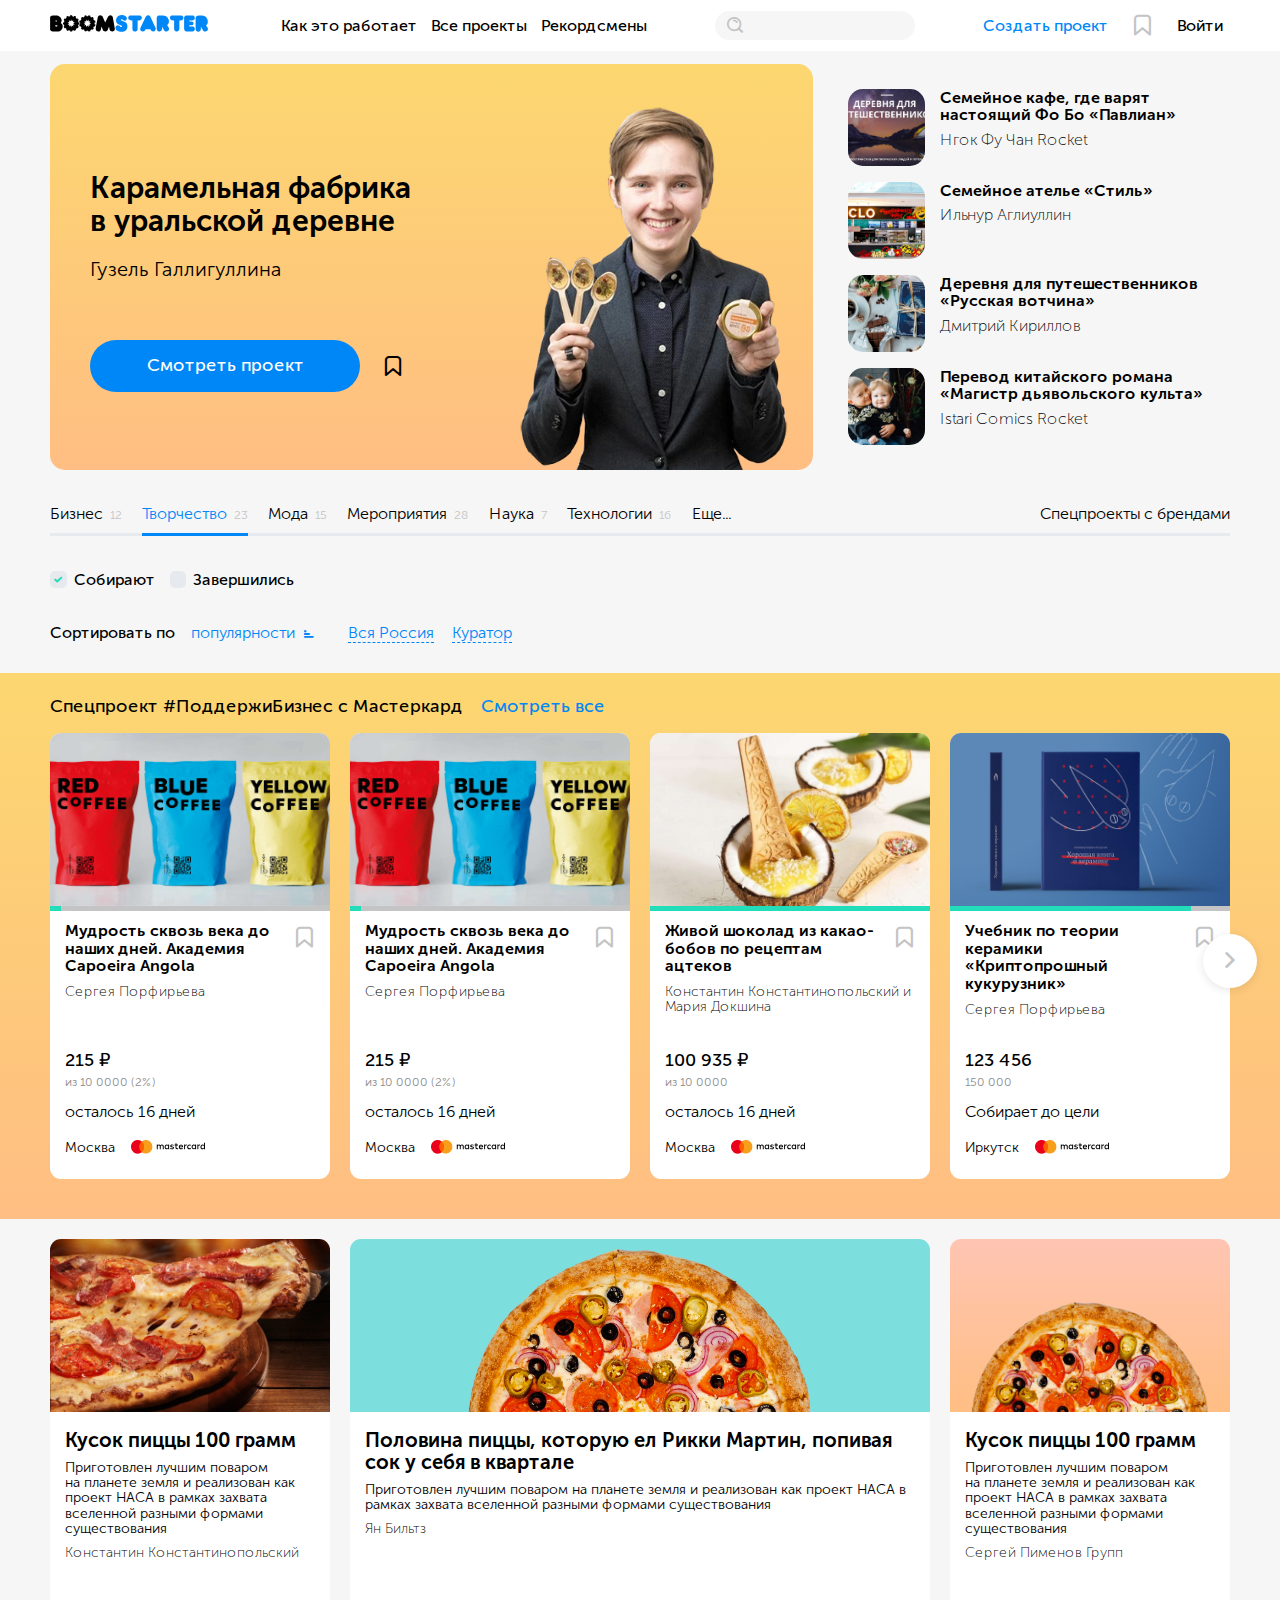
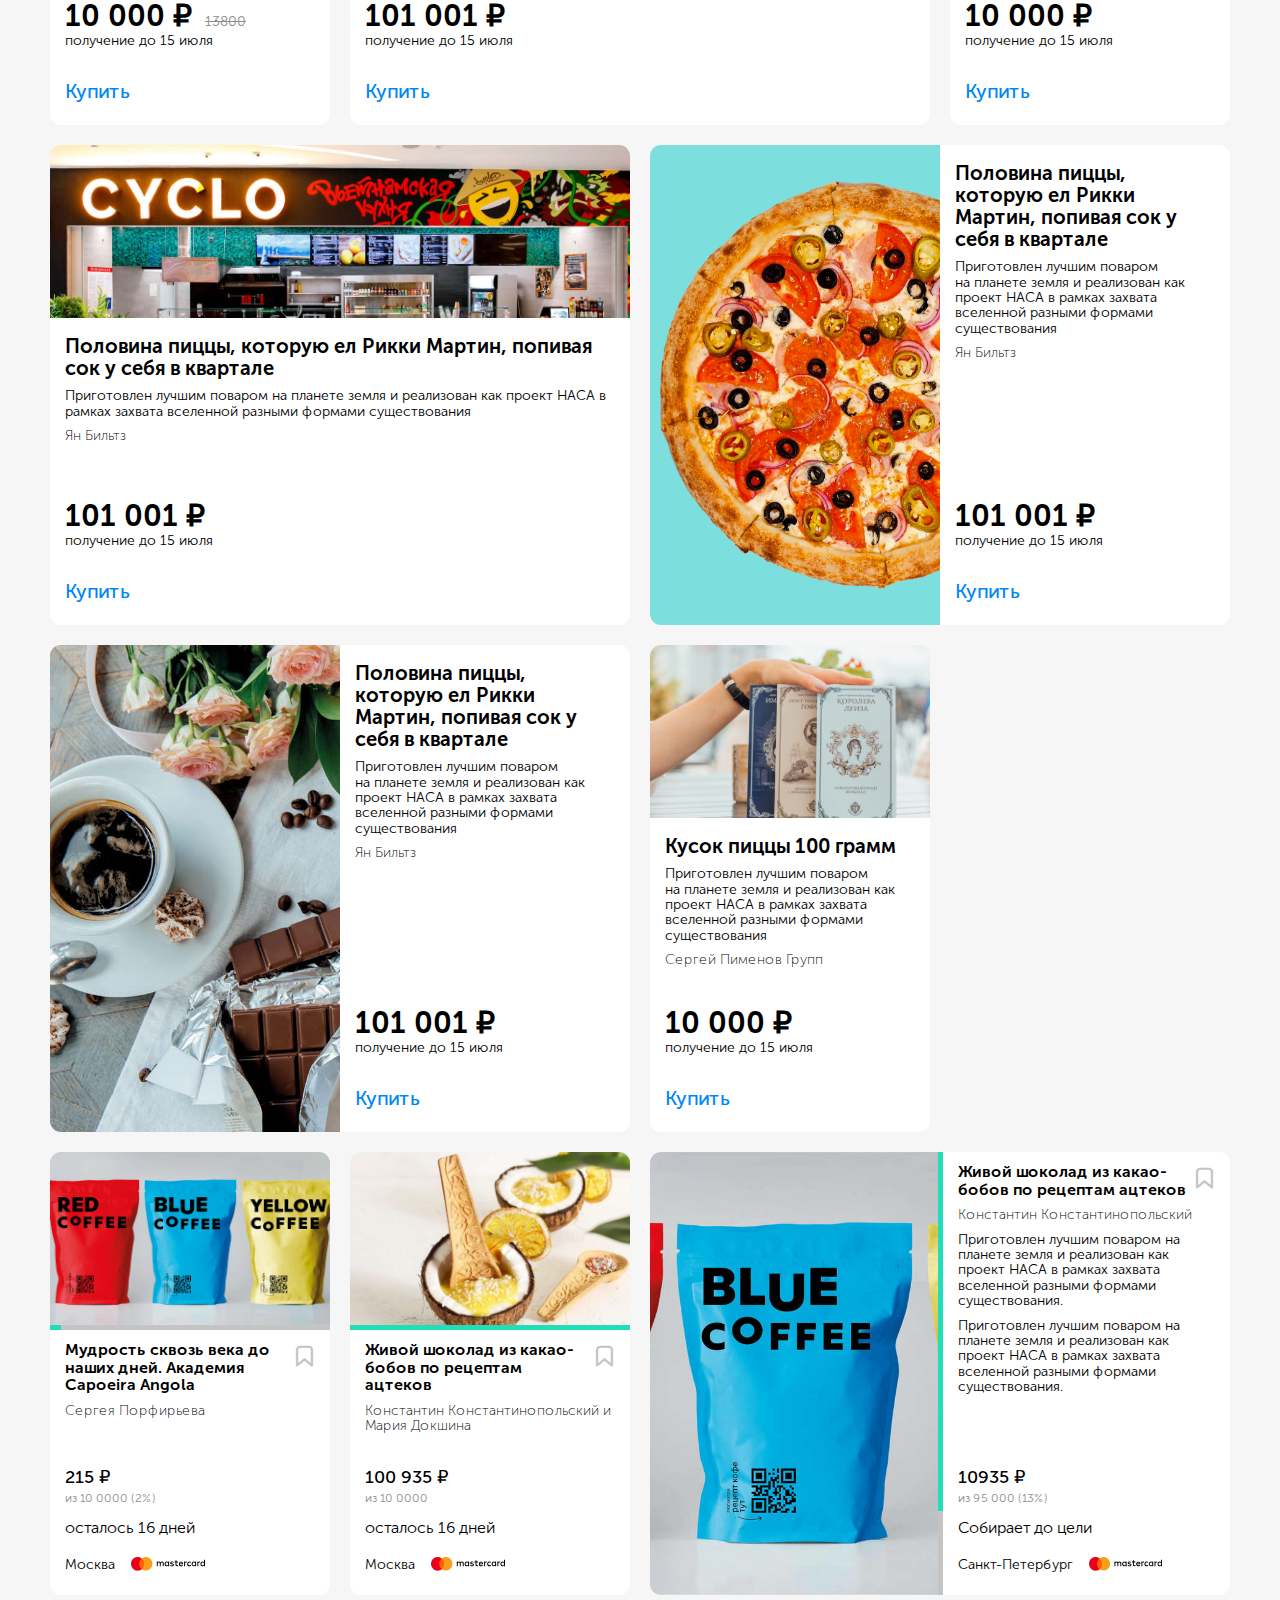
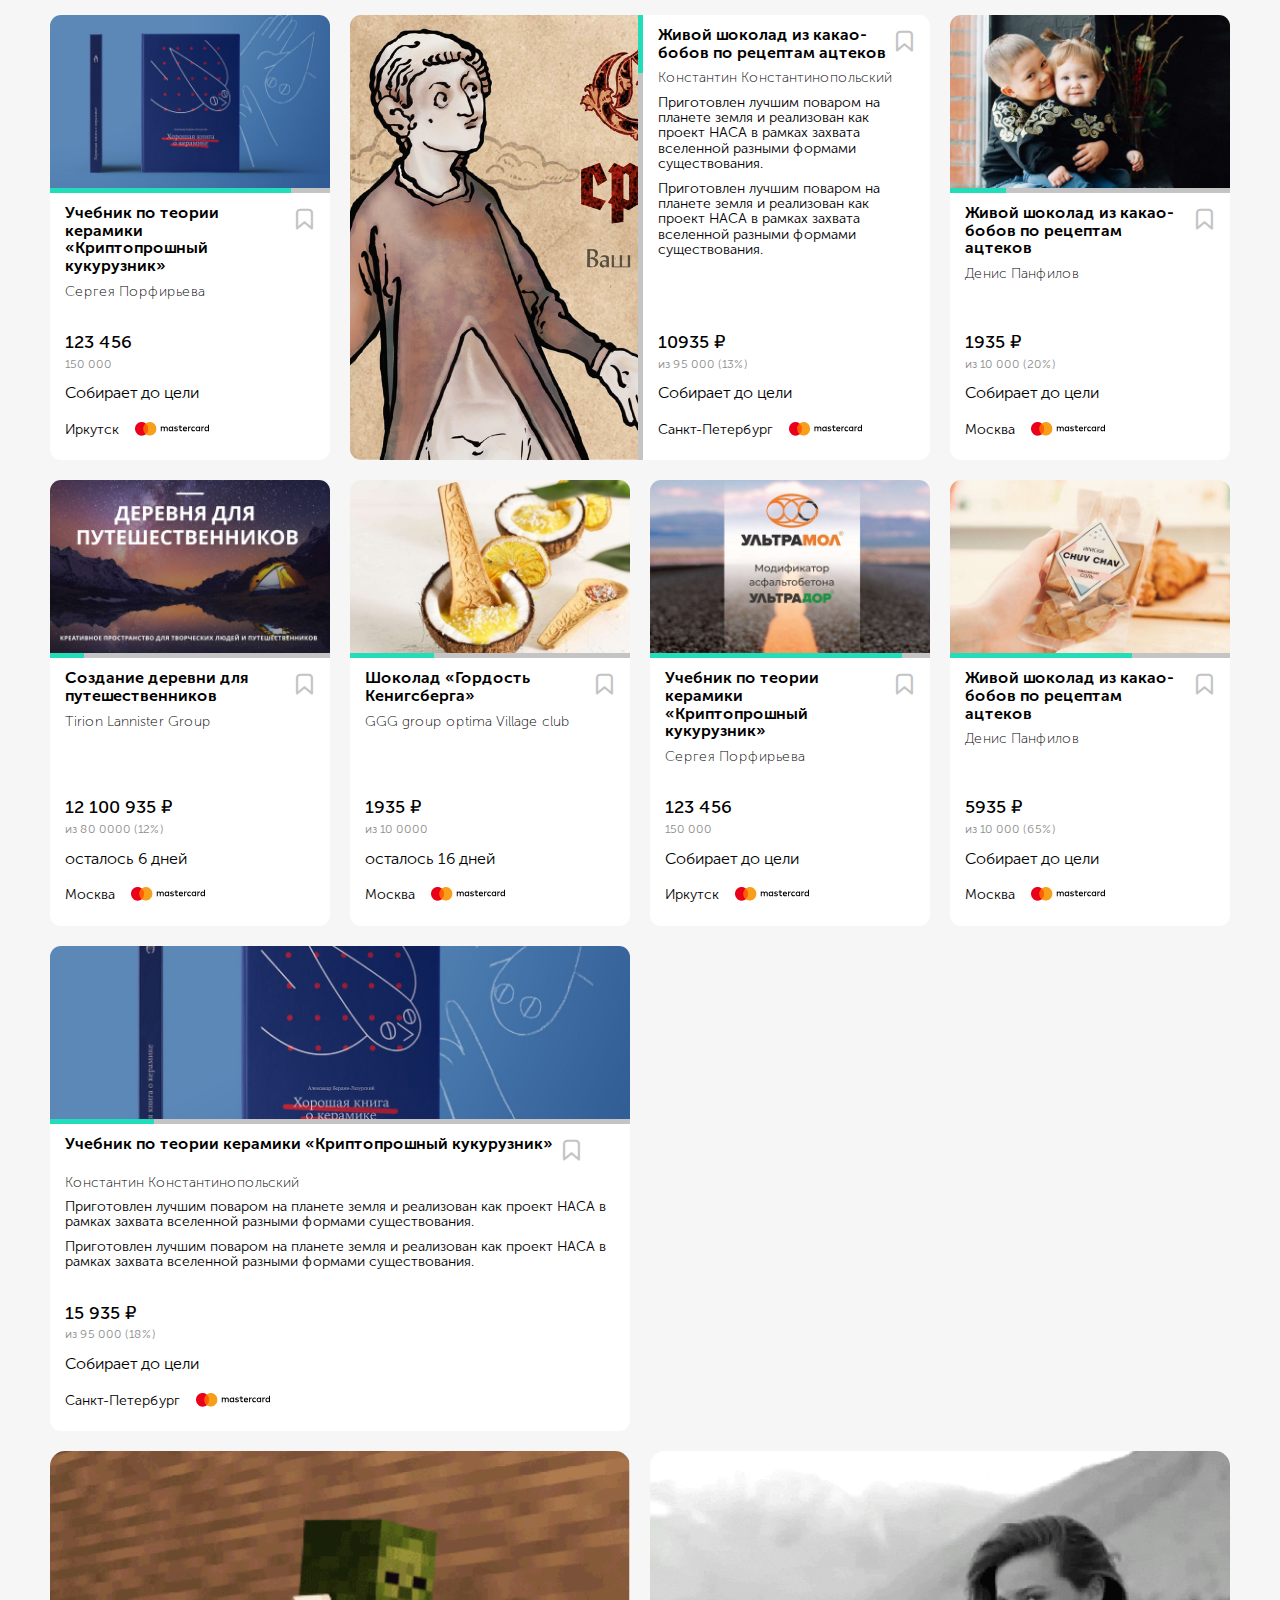
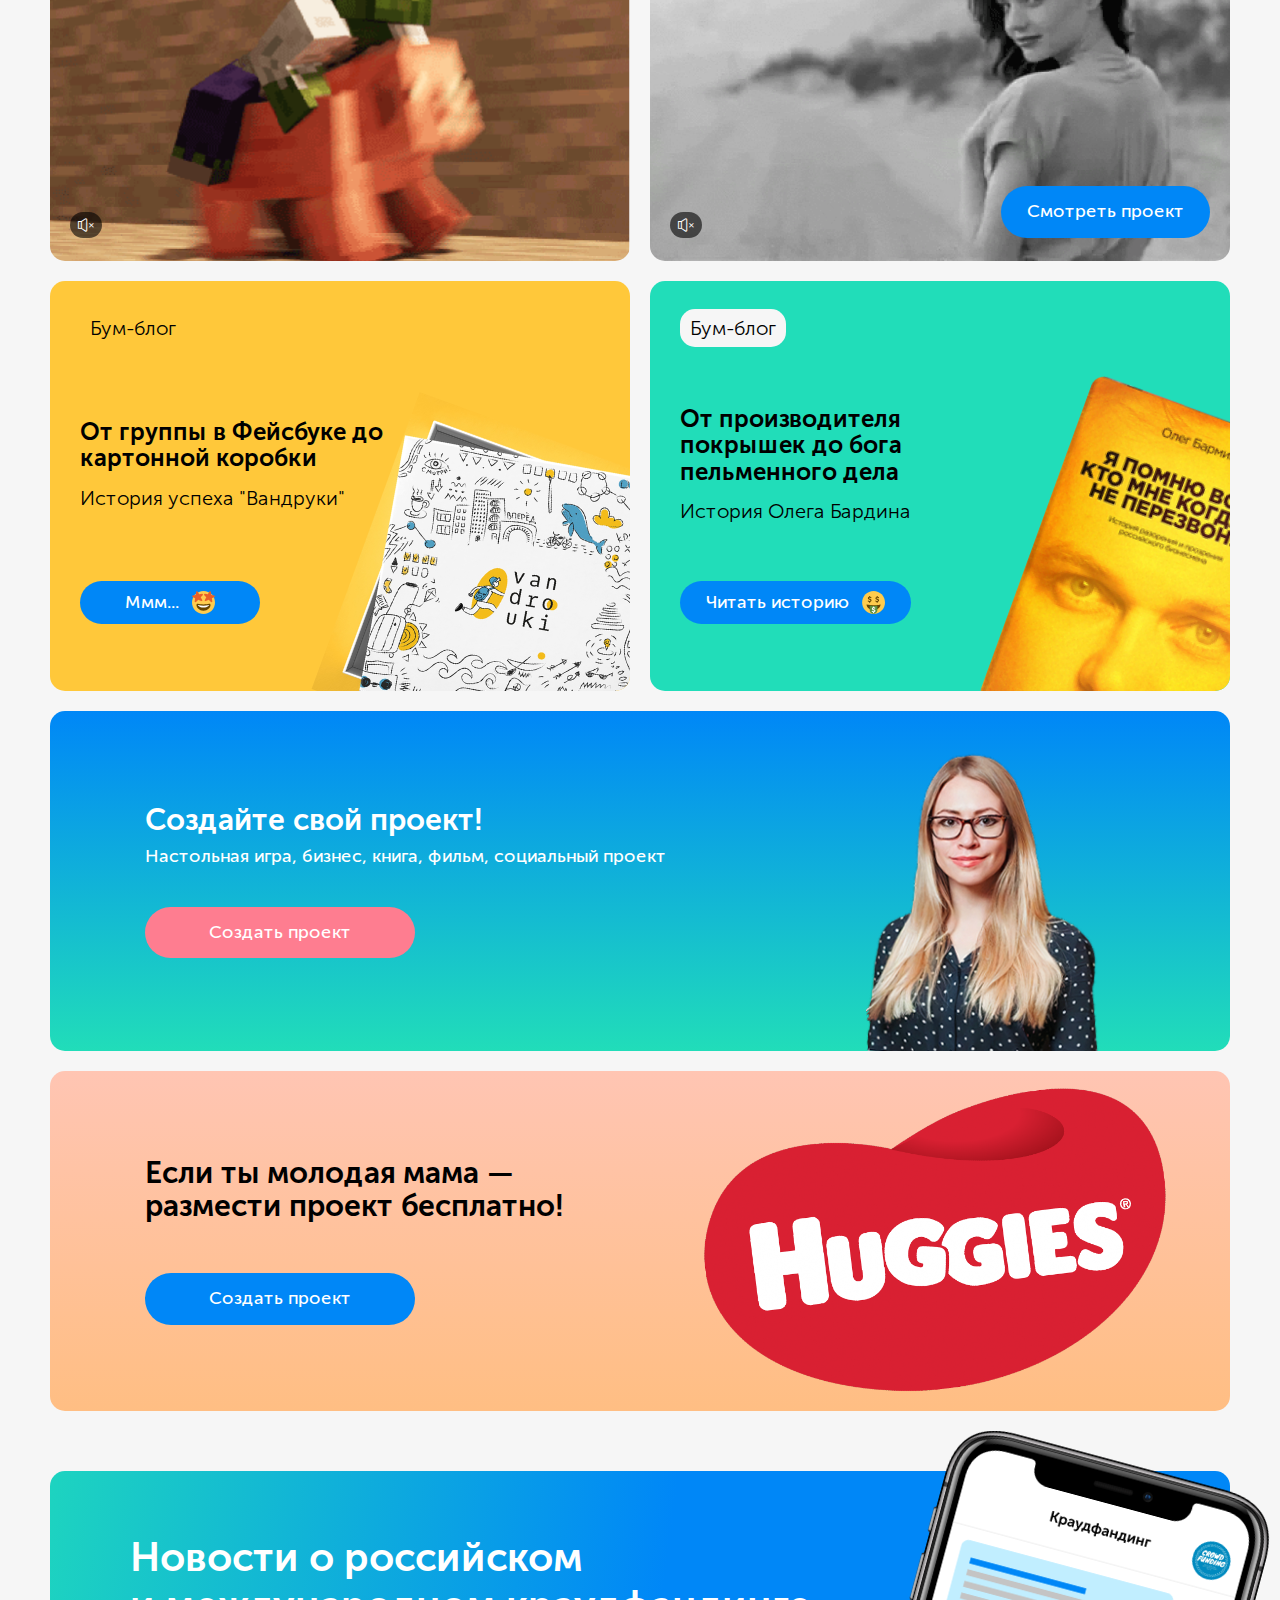
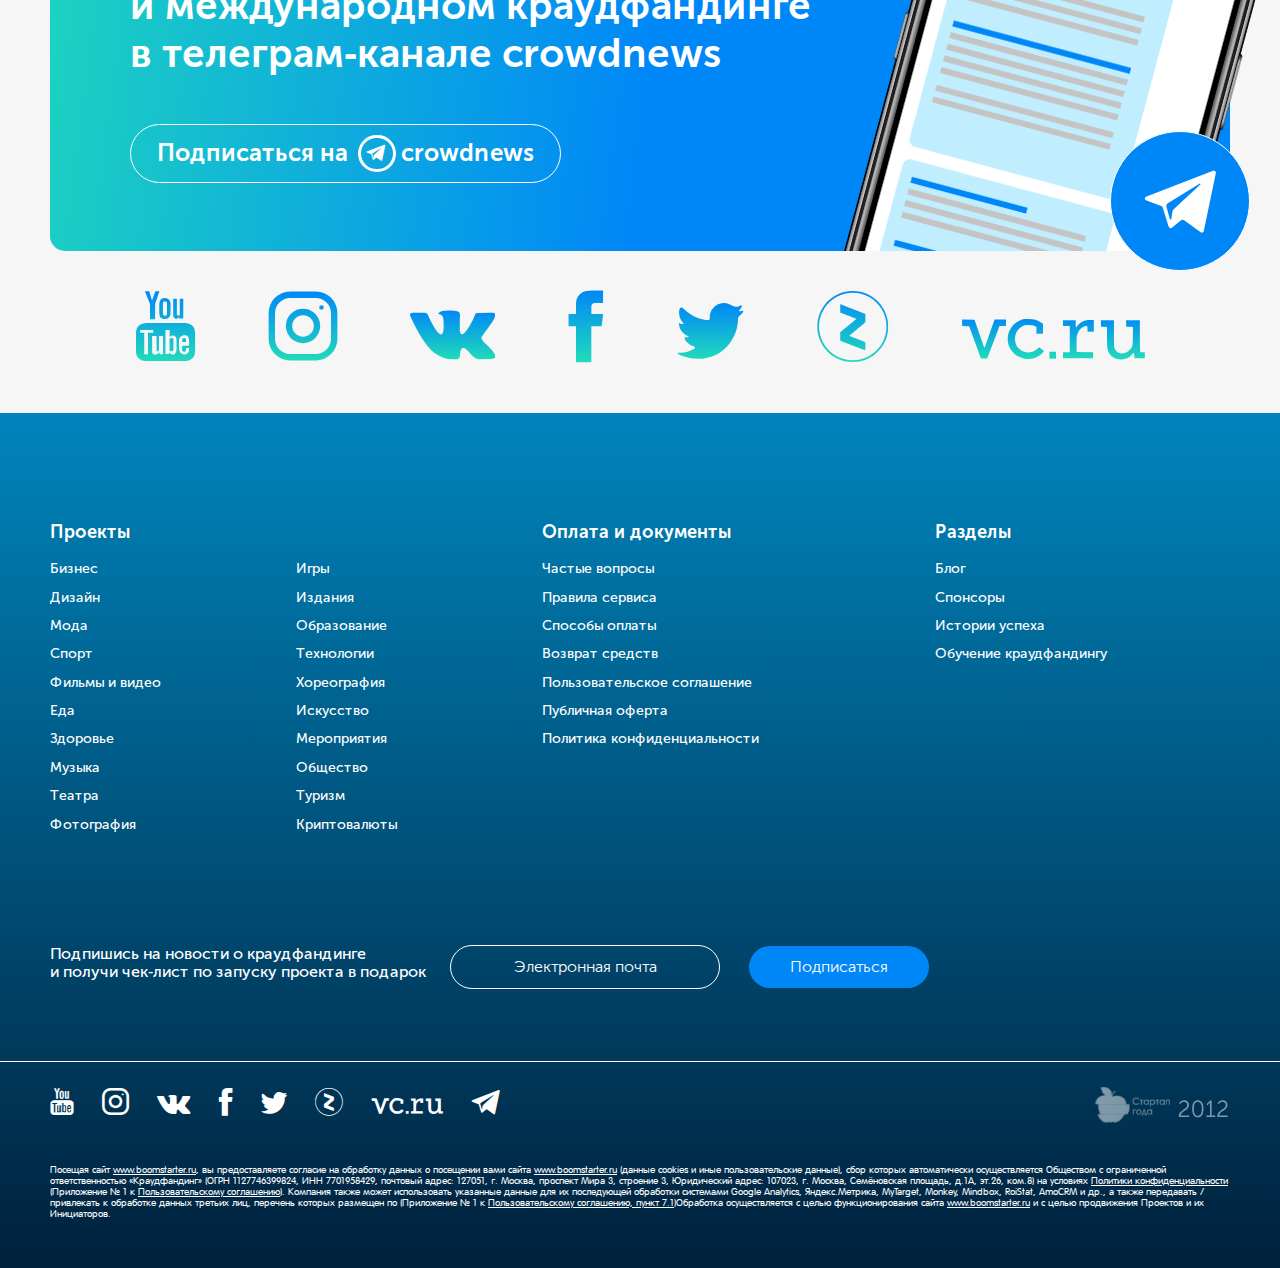
==== commit 2b07db2c: "последние обновления после мержа" ====
--- a/index.html
+++ b/index.html
@@ -1047,21 +1047,32 @@
             <!-- баннер с телеграмом -->
             <section class="container">
                 <div class="tlg-offer">
-                    <div class="tlg-offer__info">
-                        <h3 class="tlg-offer__title">Новости о&nbsp;российском <br>
-                            и&nbsp;международном краудфандинге <br>
-                            в&nbsp;телеграм&#8209;канале crowdnews</h3>
-                        <div class="tlg-offer__button">
-                            <a href="#" class="ui-button _outlined has-image -fit-content">Подписаться на <span class="icon icon-telegram"></span>crowdnews</a>
-                        </div>
-                    </div>
-                    <div class="tlg-offer__icon"><span class="icon icon-telegram"></span></div>
-                    <div class="tlg-offer__mockup"><img src="" alt=""></div>
+                    <div class="grid-row no-gap">
+                        <div class="span-8 sm-span-12">
+                            <div class="tlg-offer__info">
+                                <h3 class="tlg-offer__title">Новости о&nbsp;российском <br>
+                                    и&nbsp;международном краудфандинге <br>
+                                    в&nbsp;телеграм&#8209;канале crowdnews</h3>
+                                <div class="tlg-offer__button">
+                                    <a href="#" class="ui-button _outlined has-image -fit-content">Подписаться на <span class="icon icon-telegram"></span>crowdnews</a>
+                                </div>
+                            </div>
+                        </div>
+                        <div class="span-4 sm-span-12">
+                            <div class="tlg-offer__mockup-wrapper">
+                                <div class="tlg-offer__mockup">
+                                    <img src="img/tlg-offer/mockup-iphoneX.png" alt="iphone X">
+                                </div>
+                            </div>
+                            <div class="tlg-offer__icon"><span class="icon icon-telegram"></span></div>
+                        </div>
+                    </div>
                 </div>
             </section>
+            <!-- иконки соцсетей с градиентной заливкой -->
             <section class="container">
-                <div class="socials-gradient">
-                    <ul class="socials-row">
+                <div class="socials-big">
+                    <ul class="socials-row _gradient">
                         <li><a href="#" aria-label="YouTube"><span class="icon icon-youtube"></span></a></li>
                         <li><a href="#" aria-label="instagram"><span class="icon icon-instagram"></span></a></li>
                         <li><a href="#" aria-label="vkontakte"><span class="icon icon-vkontakte"></span></a></li>
--- a/css/style.min.css
+++ b/css/style.min.css
@@ -1,5 +1 @@
-<<<<<<< HEAD
 body{margin:0;padding:0;line-height:1.5;text-rendering:optimizeSpeed;min-height:100vh;scroll-behavior:smooth}*,*:after,*:before{-webkit-box-sizing:border-box;box-sizing:border-box}*:after,*:before{speak:none}input,button,a,select,textarea{outline:none}a{color:inherit;cursor:pointer;text-decoration:none;display:inline}button{border:none;background-color:transparent;cursor:pointer;display:block}address{font-style:normal}table,tr,th,td{border:none;padding:0;border-collapse:collapse;vertical-align:top}th{font-weight:normal}table{text-align:center}fieldset{border:none;padding:0;margin:0;min-width:auto}form,fieldset{max-width:100%}h1,h2,h3,h4,h5,h6,p{font-weight:normal;margin:0;font-size:inherit}html{font-family:sans-serif;-ms-text-size-adjust:100%;-webkit-text-size-adjust:100%}article,aside,details,figcaption,figure,footer,header,hgroup,main,menu,nav,section,summary{display:block}figure{margin:0}hr{-webkit-box-sizing:content-box;box-sizing:content-box;height:0;overflow:visible;margin:0;border:0}pre{font-family:monospace;font-size:1em;margin:0}abbr[title]{border-bottom:none;text-decoration:underline;-webkit-text-decoration:underline dotted;text-decoration:underline dotted}b,strong{font-weight:bold}code,kbd,samp{font-family:monospace;font-size:1em}pre{overflow-x:auto}small{font-size:80%}sub,sup{font-size:75%;line-height:0;position:relative;vertical-align:baseline}sub{bottom:-0.25em}sup{top:-0.5em}img{display:block;border-style:none;max-width:100%;height:auto}button,input,optgroup,select,textarea{font-family:inherit;font-size:100%;line-height:1;margin:0;padding:0;color:inherit;font:inherit}input,button{overflow:visible}button,select{text-transform:none}button,[type="button"],[type="reset"],[type="submit"]{-webkit-appearance:button}button::-moz-focus-inner,[type="button"]::-moz-focus-inner,[type="reset"]::-moz-focus-inner,[type="submit"]::-moz-focus-inner{border-style:none;padding:0}legend{-webkit-box-sizing:border-box;box-sizing:border-box;color:inherit;display:table;max-width:100%;padding:0;white-space:normal}progress{vertical-align:baseline}textarea{overflow:auto}[type="checkbox"],[type="radio"]{-webkit-box-sizing:border-box;box-sizing:border-box;padding:0}[type="number"]::-webkit-inner-spin-button,[type="number"]::-webkit-outer-spin-button{height:auto}[type="search"]{-webkit-appearance:textfield;outline-offset:-2px}[type="search"]::-webkit-search-decoration{-webkit-appearance:none}::-webkit-file-upload-button{-webkit-appearance:button;font:inherit}[hidden]{display:none}html{font-size:100%;font-size:16px}@media (max-width: 1199px){html{font-size:15.2px}}@media (max-width: 991px){html{font-size:14.4px}}@media (max-width: 767px){html{font-size:13.6px}}@media (max-width: 575px){html{font-size:12.8px}}@media (max-width: 479px){html{font-size:12px}}body{line-height:1.1;font-family:"Museo Sans Cyrl","Roboto",Arial,sans-serif;background-color:#F6F6F6}ul{list-style:none;margin:0;padding:0}*{word-break:break-word;-webkit-transition:color 0.1s, background-color 0.1s, -webkit-box-shadow 0.1s;transition:color 0.1s, background-color 0.1s, -webkit-box-shadow 0.1s;-o-transition:color 0.1s, background-color 0.1s, box-shadow 0.1s;transition:color 0.1s, background-color 0.1s, box-shadow 0.1s;transition:color 0.1s, background-color 0.1s, box-shadow 0.1s, -webkit-box-shadow 0.1s}a:focus,button:focus{outline:2px solid rgba(0,135,247,0.75)}@font-face{font-family:'Museo Sans Cyrl';font-weight:100;font-style:normal;font-display:swap;src:url("../fonts/MuseoSansCyrl-100.eot");src:local("MuseoSansCyrl-100"),url("../fonts/MuseoSansCyrl-100.eot?#iefix") format("embedded-opentype"),url("../fonts/MuseoSansCyrl-100.woff") format("woff"),url("../fonts/MuseoSansCyrl-100.ttf") format("truetype")}@font-face{font-family:'Museo Sans Cyrl';font-weight:100;font-style:italic;font-display:swap;src:url("../fonts/MuseoSansCyrl-100Italic.eot");src:local("MuseoSansCyrl-100Italic"),url("../fonts/MuseoSansCyrl-100Italic.eot?#iefix") format("embedded-opentype"),url("../fonts/MuseoSansCyrl-100Italic.woff") format("woff"),url("../fonts/MuseoSansCyrl-100Italic.ttf") format("truetype")}@font-face{font-family:'Museo Sans Cyrl';font-weight:300;font-style:normal;font-display:swap;src:url("../fonts/MuseoSansCyrl-300.eot");src:local("MuseoSansCyrl-300"),url("../fonts/MuseoSansCyrl-300.eot?#iefix") format("embedded-opentype"),url("../fonts/MuseoSansCyrl-300.woff") format("woff"),url("../fonts/MuseoSansCyrl-300.ttf") format("truetype")}@font-face{font-family:'Museo Sans Cyrl';font-weight:300;font-style:italic;font-display:swap;src:url("../fonts/MuseoSansCyrl-300Italic.eot");src:local("MuseoSansCyrl-300Italic"),url("../fonts/MuseoSansCyrl-300Italic.eot?#iefix") format("embedded-opentype"),url("../fonts/MuseoSansCyrl-300Italic.woff") format("woff"),url("../fonts/MuseoSansCyrl-300Italic.ttf") format("truetype")}@font-face{font-family:'Museo Sans Cyrl';font-weight:500;font-style:normal;font-display:swap;src:url("../fonts/MuseoSansCyrl-500.eot");src:local("MuseoSansCyrl-500"),url("../fonts/MuseoSansCyrl-500.eot?#iefix") format("embedded-opentype"),url("../fonts/MuseoSansCyrl-500.woff") format("woff"),url("../fonts/MuseoSansCyrl-500.ttf") format("truetype")}@font-face{font-family:'Museo Sans Cyrl';font-weight:500;font-style:italic;font-display:swap;src:url("../fonts/MuseoSansCyrl-500Italic.eot");src:local("MuseoSansCyrl-500Italic"),url("../fonts/MuseoSansCyrl-500Italic.eot?#iefix") format("embedded-opentype"),url("../fonts/MuseoSansCyrl-500Italic.woff") format("woff"),url("../fonts/MuseoSansCyrl-500Italic.ttf") format("truetype")}@font-face{font-family:'Museo Sans Cyrl';font-weight:700;font-style:normal;font-display:swap;src:url("../fonts/MuseoSansCyrl-700.eot");src:local("MuseoSansCyrl-700"),url("../fonts/MuseoSansCyrl-700.eot?#iefix") format("embedded-opentype"),url("../fonts/MuseoSansCyrl-700.woff") format("woff"),url("../fonts/MuseoSansCyrl-700.ttf") format("truetype")}@font-face{font-family:'Museo Sans Cyrl';font-weight:700;font-style:italic;font-display:swap;src:url("../fonts/MuseoSansCyrl-700Italic.eot");src:local("MuseoSansCyrl-700Italic"),url("../fonts/MuseoSansCyrl-700Italic.eot?#iefix") format("embedded-opentype"),url("../fonts/MuseoSansCyrl-700Italic.woff") format("woff"),url("../fonts/MuseoSansCyrl-700Italic.ttf") format("truetype")}@font-face{font-family:'Museo Sans Cyrl';font-weight:900;font-style:normal;font-display:swap;src:url("../fonts/MuseoSansCyrl-900.eot");src:local("MuseoSansCyrl-900"),url("../fonts/MuseoSansCyrl-900.eot?#iefix") format("embedded-opentype"),url("../fonts/MuseoSansCyrl-900.woff") format("woff"),url("../fonts/MuseoSansCyrl-900.ttf") format("truetype")}@font-face{font-family:'Museo Sans Cyrl';font-weight:900;font-style:italic;font-display:swap;src:url("../fonts/MuseoSansCyrl-900Italic.eot");src:local("Museo Sans Cyrl 900 Italic"),local("MuseoSansCyrl-900Italic"),url("../fonts/MuseoSansCyrl-900Italic.eot?#iefix") format("embedded-opentype"),url("../fonts/MuseoSansCyrl-900Italic.woff") format("woff"),url("../fonts/MuseoSansCyrl-900Italic.ttf") format("truetype")}@font-face{font-family:'Rotonda';font-weight:600;font-style:normal;font-display:swap;src:url("../fonts/RotonBold.eot");src:url("../fonts/RotonBold.eot?#iefix") format("embedded-opentype"),url("../fonts/RotonBold.woff") format("woff"),url("../fonts/RotonBold.ttf") format("truetype")}@font-face{font-family:'Rotonda';font-weight:400;font-style:normal;font-display:swap;src:url("../fonts/RotonReg.eot");src:url("../fonts/RotonReg.eot?#iefix") format("embedded-opentype"),url("../fonts/RotonReg.woff") format("woff"),url("../fonts/RotonReg.ttf") format("truetype")}@-webkit-keyframes rotation{0%{-webkit-transform:rotate(0deg);transform:rotate(0deg)}100%{-webkit-transform:rotate(360deg);transform:rotate(360deg)}}@-o-keyframes rotation{0%{-o-transform:rotate(0deg);transform:rotate(0deg)}100%{-o-transform:rotate(360deg);transform:rotate(360deg)}}@keyframes rotation{0%{-webkit-transform:rotate(0deg);-o-transform:rotate(0deg);transform:rotate(0deg)}100%{-webkit-transform:rotate(360deg);-o-transform:rotate(360deg);transform:rotate(360deg)}}.hidden{display:none !important}@media (max-width: 1279px){.xl-hidden{display:none !important}.xl-block{display:block !important}}@media (max-width: 1199px){.lg-hidden{display:none !important}.lg-block{display:block !important}}@media (max-width: 991px){.md-hidden{display:none !important}.md-block{display:block !important}}@media (max-width: 767px){.sm-hidden{display:none !important}.sm-block{display:block !important}}@media (max-width: 575px){.xs-hidden{display:none !important}.xs-block{display:block !important}}.container{width:100%;max-width:1280px;padding:0 3.125rem;margin:0 auto}@media (max-width: 575px){.container{padding:0 14px}}.grid-row{display:-ms-grid;display:grid;-ms-grid-columns:(1fr)[12];grid-template-columns:repeat(12, 1fr);grid-gap:1.25rem;grid-auto-flow:row}.span-1{grid-column:span 1}.span-2{grid-column:span 2}.span-3{grid-column:span 3}.span-4{grid-column:span 4}.span-5{grid-column:span 5}.span-6{grid-column:span 6}.span-7{grid-column:span 7}.span-8{grid-column:span 8}.span-9{grid-column:span 9}.span-10{grid-column:span 10}.span-11{grid-column:span 11}.span-12{grid-column:span 12}@media (max-width: 1279px){.xl-span-1{grid-column:span 1}.xl-span-2{grid-column:span 2}.xl-span-3{grid-column:span 3}.xl-span-4{grid-column:span 4}.xl-span-5{grid-column:span 5}.xl-span-6{grid-column:span 6}.xl-span-7{grid-column:span 7}.xl-span-8{grid-column:span 8}.xl-span-9{grid-column:span 9}.xl-span-10{grid-column:span 10}.xl-span-11{grid-column:span 11}.xl-span-12{grid-column:span 12}}@media (max-width: 1199px){.lg-span-1{grid-column:span 1}.lg-span-2{grid-column:span 2}.lg-span-3{grid-column:span 3}.lg-span-4{grid-column:span 4}.lg-span-5{grid-column:span 5}.lg-span-6{grid-column:span 6}.lg-span-7{grid-column:span 7}.lg-span-8{grid-column:span 8}.lg-span-9{grid-column:span 9}.lg-span-10{grid-column:span 10}.lg-span-11{grid-column:span 11}.lg-span-12{grid-column:span 12}}@media (max-width: 991px){.md-span-1{grid-column:span 1}.md-span-2{grid-column:span 2}.md-span-3{grid-column:span 3}.md-span-4{grid-column:span 4}.md-span-5{grid-column:span 5}.md-span-6{grid-column:span 6}.md-span-7{grid-column:span 7}.md-span-8{grid-column:span 8}.md-span-9{grid-column:span 9}.md-span-10{grid-column:span 10}.md-span-11{grid-column:span 11}.md-span-12{grid-column:span 12}}@media (max-width: 767px){.sm-span-1{grid-column:span 1}.sm-span-2{grid-column:span 2}.sm-span-3{grid-column:span 3}.sm-span-4{grid-column:span 4}.sm-span-5{grid-column:span 5}.sm-span-6{grid-column:span 6}.sm-span-7{grid-column:span 7}.sm-span-8{grid-column:span 8}.sm-span-9{grid-column:span 9}.sm-span-10{grid-column:span 10}.sm-span-11{grid-column:span 11}.sm-span-12{grid-column:span 12}}@media (max-width: 575px){.xs-span-1{grid-column:span 1}.xs-span-2{grid-column:span 2}.xs-span-3{grid-column:span 3}.xs-span-4{grid-column:span 4}.xs-span-5{grid-column:span 5}.xs-span-6{grid-column:span 6}.xs-span-7{grid-column:span 7}.xs-span-8{grid-column:span 8}.xs-span-9{grid-column:span 9}.xs-span-10{grid-column:span 10}.xs-span-11{grid-column:span 11}.xs-span-12{grid-column:span 12}}.grid{display:-ms-grid;display:grid;-ms-grid-columns:(1fr)[4];grid-template-columns:repeat(4, 1fr);grid-gap:1.25rem;margin:1.25rem 0;grid-auto-flow:dense}@media (max-width: 991px){.grid{-ms-grid-columns:(1fr)[3];grid-template-columns:repeat(3, 1fr)}}@media (max-width: 767px){.grid{-ms-grid-columns:(1fr)[2];grid-template-columns:repeat(2, 1fr)}}@media (max-width: 575px){.grid{grid-gap:.9375rem}}.no-grid-gap,.no-gap{grid-gap:0}.grid-rewards{grid-auto-rows:minmax(480px, auto)}@media (max-width: 767px){.grid-rewards{grid-auto-rows:minmax(430px, auto)}}@media (max-width: 575px){.grid-rewards{grid-auto-rows:minmax(380px, auto)}}.grid-square-banners{-ms-grid-columns:1fr 1fr;grid-template-columns:1fr 1fr;grid-auto-rows:410px}@media (max-width: 991px){.grid-square-banners{-ms-grid-columns:1fr;grid-template-columns:1fr}}@media (max-width: 575px){.grid-square-banners{grid-auto-rows:minmax(210px, auto)}}.grid-special{grid-auto-columns:280px;-ms-grid-columns:280px;grid-template-columns:280px;grid-auto-flow:column;margin:0}@media (max-width: 991px){.grid-special{grid-auto-columns:260px;-ms-grid-columns:260px;grid-template-columns:260px}}@media (max-width: 767px){.grid-special{grid-auto-columns:238px;-ms-grid-columns:238px;grid-template-columns:238px}}@media (max-width: 575px){.grid-special{grid-auto-columns:185px;-ms-grid-columns:185px;grid-template-columns:185px}}.grid-special-thirds{grid-auto-columns:380px;-ms-grid-columns:380px;grid-template-columns:380px;grid-auto-flow:column;margin:0}@media (max-width: 991px){.grid-special-thirds{grid-auto-columns:360px;-ms-grid-columns:360px;grid-template-columns:360px}}@media (max-width: 767px){.grid-special-thirds{grid-auto-columns:340px;-ms-grid-columns:340px;grid-template-columns:340px}}@media (max-width: 575px){.grid-special-thirds{grid-auto-columns:250px;-ms-grid-columns:250px;grid-template-columns:250px}}@font-face{font-family:'icomoon';font-weight:normal;font-style:normal;font-display:block;src:url("../fonts/icomoon.ttf?yp3li4") format("truetype"),url("../fonts/icomoon.woff?yp3li4") format("woff"),url("../fonts/icomoon.svg?yp3li4#icomoon") format("svg")}.icon{font-family:'icomoon' !important;speak:never;font-style:normal;font-weight:normal;font-variant:normal;text-transform:none;line-height:1;-webkit-font-smoothing:antialiased;-moz-osx-font-smoothing:grayscale}.icon-arrow-left:before{content:"\e908"}.icon-arrow-right:before{content:"\e909"}.icon-bookmark:before{content:"\e90a"}.icon-bookmark-filled:before{content:"\e90b"}.icon-check:before{content:"\e90c"}.icon-heart:before{content:"\e90d"}.icon-loader:before{content:"\e90e"}.icon-sorting:before{content:"\e90f"}.icon-search:before{content:"\e910"}.icon-sound-off:before{content:"\e911"}.icon-sound-on:before{content:"\e912"}.icon-facebook:before{content:"\e900"}.icon-instagram:before{content:"\e901"}.icon-telegram:before{content:"\e902"}.icon-twitter:before{content:"\e903"}.icon-vcru:before{content:"\e904"}.icon-vkontakte:before{content:"\e905"}.icon-youtube:before{content:"\e906"}.icon-z:before{content:"\e907"}@media (hover: hover){*{scrollbar-color:#C4C4C4 #E6E9ED;scrollbar-width:thin}::-webkit-scrollbar{width:5px;height:5px;background-color:#E6E9ED}}@media (hover: hover) and (max-width: 575px){::-webkit-scrollbar{width:3.5px;height:3.5px}}@media (hover: hover){::-webkit-scrollbar-thumb{background:#C4C4C4;-webkit-border-radius:10px;border-radius:10px}::-webkit-scrollbar-track{background:#E6E9ED;-webkit-border-radius:10px;border-radius:10px}}.ui-button,.ui-input{font-weight:500;font-size:18px;display:inline-block;width:270px;min-width:180px;max-width:100%;padding:16px 26px;text-align:center;-webkit-border-radius:2.5rem;border-radius:2.5rem}@media (max-width: 991px){.ui-button,.ui-input{padding:14px 23px}}@media (max-width: 575px){.ui-button,.ui-input{padding:12px 21px;font-size:14px}}@media (max-width: 479px){.ui-button,.ui-input{width:100%}}.ui-button:focus,.ui-input:focus{outline:none}.ui-button{background-color:#0087F7;color:#fff}@media (hover: hover){.ui-button:hover{background-color:#219aff}}.ui-button:focus{-webkit-box-shadow:0 6px 25px 0px rgba(0,0,0,0.4);box-shadow:0 6px 25px 0px rgba(0,0,0,0.4)}.ui-input{font-weight:300;background-color:transparent;color:#000;border:1px solid #0087F7}@media (hover: hover){.ui-input:hover{background-color:transparent}}.ui-input:focus{-webkit-box-shadow:0 0 2px 1px #0087F7;box-shadow:0 0 2px 1px #0087F7}.ui-button.has-image{display:-webkit-box;display:-webkit-flex;display:-ms-flexbox;display:flex;-webkit-box-pack:center;-webkit-justify-content:center;-ms-flex-pack:center;justify-content:center;-webkit-box-align:center;-webkit-align-items:center;-ms-flex-align:center;align-items:center;padding:10px 26px}@media (max-width: 991px){.ui-button.has-image{padding:8px 23px}}@media (max-width: 575px){.ui-button.has-image{padding:6px 21px}}.ui-button.has-image .emoji{margin-left:0.7em}.ui-button._outlined{font-weight:300;background-color:transparent;color:#0087F7;border:1px solid}@media (hover: hover){.ui-button._outlined:hover{background-color:transparent}}.ui-search{display:-webkit-box;display:-webkit-flex;display:-ms-flexbox;display:flex;width:200px;background-color:#F6F6F6;padding:6px 12px;-webkit-border-radius:2.5rem;border-radius:2.5rem}.ui-search .icon-search{margin-right:8px;color:#C4C4C4}.ui-search input{max-width:-webkit-calc(100% - 20px);max-width:calc(100% - 20px);-webkit-box-flex:1;-webkit-flex:1 1 auto;-ms-flex:1 1 auto;flex:1 1 auto;border:none}.ui-search input::-webkit-textfield-decoration-container{background-color:#F6F6F6}.ui-search:focus,.ui-search:focus-within{outline:none;-webkit-box-shadow:0 0 2px 1px #0087F7;box-shadow:0 0 2px 1px #0087F7}.ui-icon-button{padding:5px 8px;line-height:1}.ui-icon-button._turn-sound.is-sound-off .icon-sound-on{display:none}.ui-icon-button._turn-sound.is-sound-off .icon-sound-off{display:block}.ui-icon-button._turn-sound.is-sound-on .icon-sound-on{display:block}.ui-icon-button._turn-sound.is-sound-on .icon-sound-off{display:none}.ui-icon-button._bookmark .icon-bookmark{display:block}.ui-icon-button._bookmark .icon-bookmark-filled{display:none}.ui-icon-button._bookmark.is-filled .icon-bookmark{display:none}.ui-icon-button._bookmark.is-filled .icon-bookmark-filled{display:block}.ui-arrow-left,.ui-arrow-right{width:3.375rem;height:3.375rem;background-color:#fff;color:#C4C4C4;-webkit-border-radius:50%;border-radius:50%;-webkit-box-shadow:0px 2px 10px rgba(0,0,0,0.1);box-shadow:0px 2px 10px rgba(0,0,0,0.1);-webkit-transition:0.3s;-o-transition:0.3s;transition:0.3s}@media (hover: hover){.ui-arrow-left:hover,.ui-arrow-right:hover{color:#21DDB9}}.ui-arrow-left:focus,.ui-arrow-right:focus{outline:none;-webkit-box-shadow:0 0 6px 1px #0087F7;box-shadow:0 0 6px 1px #0087F7}.ui-loading{display:-webkit-box;display:-webkit-flex;display:-ms-flexbox;display:flex;-webkit-box-pack:center;-webkit-justify-content:center;-ms-flex-pack:center;justify-content:center;-webkit-box-align:center;-webkit-align-items:center;-ms-flex-align:center;align-items:center;min-height:100px;color:#0087F7;font-size:2em;-webkit-animation-name:rotation;-o-animation-name:rotation;animation-name:rotation;-webkit-animation-duration:1.8s;-o-animation-duration:1.8s;animation-duration:1.8s;-webkit-animation-iteration-count:infinite;-o-animation-iteration-count:infinite;animation-iteration-count:infinite;-webkit-animation-timing-function:linear;-o-animation-timing-function:linear;animation-timing-function:linear}.ui-subjects{display:-webkit-box;display:-webkit-flex;display:-ms-flexbox;display:flex}@media (max-width: 991px){.ui-subjects{overflow-x:auto}.ui-subjects__btn{white-space:nowrap}}.ui-subjects__item{position:relative;padding-right:20px;font-weight:300;font-size:16px}.ui-subjects__item::after{position:absolute;content:'';left:0;bottom:0;width:100%;height:3.6px;background-color:#E6E9ED}.ui-subjects__item:last-child{-webkit-box-flex:1;-webkit-flex:1 1 auto;-ms-flex:1 1 auto;flex:1 1 auto;padding-right:0}.ui-subjects__item:last-child .ui-subjects__btn{margin:0 0 0 auto}.ui-subjects__btn{position:relative;padding:10px 0 14px}@media (hover: hover){.ui-subjects__btn:hover{color:#0087F7}}.ui-subjects__btn::after{position:absolute;content:'';left:0;bottom:0;width:100%;height:3.6px;background-color:transparent;z-index:2}.ui-subjects__btn.is-active{color:#0087F7}.ui-subjects__btn.is-active::after{background-color:#0087F7}.ui-subjects__count{font-size:12px;color:#C4C4C4;margin-left:3px}.ui-subjects__item .ui-dropdown{top:35px;left:-17px}.ui-checkbox{display:-webkit-box;display:-webkit-flex;display:-ms-flexbox;display:flex;margin-right:15px;padding:5px 0;cursor:default}.ui-checkbox input{opacity:0;position:absolute}.ui-checkbox__custom{position:relative;width:1.03125rem;height:1.03125rem;display:inline-block;margin-right:7px;-webkit-border-radius:5px;border-radius:5px;background-color:#E6E9ED;color:#21DDB9}.ui-checkbox__custom .icon-check{position:absolute;top:55%;left:50%;-webkit-transform:translateX(-50%) translateY(-50%);-ms-transform:translateX(-50%) translateY(-50%);-o-transform:translateX(-50%) translateY(-50%);transform:translateX(-50%) translateY(-50%);font-size:0.5em;display:none}input:checked ~ .ui-checkbox__custom .icon-check{display:block}input:focus ~ .ui-checkbox__custom{-webkit-box-shadow:0 0 2px 2px #0087F7;box-shadow:0 0 2px 2px #0087F7}.ui-sorting{font-weight:300}.ui-sorting__control{color:#0087F7}.ui-sorting .icon-sorting{margin-left:0.5em;font-size:0.6em}.ui-sorting .ui-dropdown{top:100%;left:-17px}.ui-filter{display:-webkit-inline-box;display:-webkit-inline-flex;display:-ms-inline-flexbox;display:inline-flex;position:relative;margin-right:18px;font-weight:300}.ui-filter__control{color:#0087F7;border-bottom:1px dashed #0087F7}.ui-filter .ui-dropdown{top:100%;left:-17px}.ui-dropdown{position:absolute;display:none;width:-webkit-max-content;width:-moz-max-content;width:max-content;min-width:160px;max-width:200px;padding:5px 0;z-index:2;background-color:#fff;-webkit-border-radius:.6875rem;border-radius:.6875rem;font:inherit}.ui-dropdown__item{padding:6px 17px;cursor:default}.ui-dropdown__item.is-active{display:none}@media (hover: hover){.ui-dropdown__item:hover{color:#0087F7;background-color:#F6F6F6}}.ui-category{width:100%;max-width:245px;display:-webkit-box;display:-webkit-flex;display:-ms-flexbox;display:flex;-webkit-box-align:center;-webkit-align-items:center;-ms-flex-align:center;align-items:center;border:1px dotted #8d8d8d;padding:5px 15px 5px 0;-webkit-border-radius:5px;border-radius:5px}.ui-category img{max-height:35px;width:68px}@media (hover: hover){.ui-category:hover{border-color:#0087F7;color:#0087F7}}.ui-category:focus{outline:none;-webkit-box-shadow:0 0 4px 2px #0087F7;box-shadow:0 0 4px 2px #0087F7}@media (max-width: 479px){.ui-category{padding-right:5px}.ui-category img{max-height:30px;width:40px}}.has-dropdown{position:relative}.has-dropdown-on-hover:hover .ui-dropdown,.has-dropdown-on-hover:active .ui-dropdown{display:block}.emoji{width:1.3em;height:1.3em;-o-object-fit:contain;object-fit:contain;margin-left:0.7em}.avatar{font-size:5.625rem;width:1em;height:1em;-webkit-border-radius:50%;border-radius:50%;overflow:hidden;display:-webkit-inline-box;display:-webkit-inline-flex;display:-ms-inline-flexbox;display:inline-flex;-webkit-box-align:end;-webkit-align-items:flex-end;-ms-flex-align:end;align-items:flex-end;-webkit-box-pack:center;-webkit-justify-content:center;-ms-flex-pack:center;justify-content:center}.avatar img{width:100%;height:100%;-o-object-fit:cover;object-fit:cover}.avatar img[src$=".svg"]{height:90%;width:90%;-o-object-fit:contain;object-fit:contain}.avatar._x-small{font-size:3.125rem}.avatar._small{font-size:4.375rem}.avatar._bigger{font-size:7.1875rem}.avatar._medium{font-size:9.0625rem}.avatar._large{font-size:11.25rem}.avatar._x-large{font-size:14.0625rem}.avatar._great{font-size:16.25rem}.menu-bar{display:-webkit-box;display:-webkit-flex;display:-ms-flexbox;display:flex;-webkit-flex-wrap:nowrap;-ms-flex-wrap:nowrap;flex-wrap:nowrap;-webkit-box-pack:justify;-webkit-justify-content:space-between;-ms-flex-pack:justify;justify-content:space-between;-webkit-box-align:center;-webkit-align-items:center;-ms-flex-align:center;align-items:center}.menu-bar__item._open-search{margin-right:10px}.menu-bar._mobile{display:-webkit-box;display:-webkit-flex;display:-ms-flexbox;display:flex;-webkit-flex-wrap:nowrap;-ms-flex-wrap:nowrap;flex-wrap:nowrap;-webkit-box-pack:start;-webkit-justify-content:flex-start;-ms-flex-pack:start;justify-content:flex-start;-webkit-box-align:center;-webkit-align-items:center;-ms-flex-align:center;align-items:center;overflow-x:auto;white-space:nowrap}.menu-bar._mobile .menu-bar__item>a{padding-left:0;padding-right:0;margin-right:16px}.menu-bar__item._open-search,.menu-bar__item._search,.menu-bar__item._bookmark{color:#C4C4C4}.menu-bar__item._create{color:#0087F7}@media (hover: hover){.menu-bar__item:hover{color:#0087F7}}.menu-bar__item a{display:block}.menu-bar__item._logo{margin-right:35px;margin-right:auto}.menu-bar__item._logo a{padding:15px 5px 15px 0}.menu-bar__item._logo img,.menu-bar__item._logo svg{max-width:160px;max-height:17px}.menu-bar__item:not(._logo) a{padding:15px 7px}.menu-bar__item._search{margin:auto}.menu-bar__item._search input{color:#000}.menu-bar__item._bookmark{margin:0 10px;font-size:1.3em}nav:nth-child(2){border-top:1px solid #C4C4C4}@media (max-width: 1199px){.menu-bar__item._search{margin-right:15px}}@media (max-width: 479px){.menu-bar__item._open-search{font-size:1.3em;margin-right:0}.menu-bar__item._bookmark{margin:0 5px}}.landing{min-height:30rem;margin-bottom:3.125rem;background-color:#fff}.landing .container{min-height:inherit;position:relative}.landing__info{position:relative;z-index:2;width:40rem;min-height:inherit;display:-webkit-box;display:-webkit-flex;display:-ms-flexbox;display:flex;-webkit-box-orient:vertical;-webkit-box-direction:normal;-webkit-flex-direction:column;-ms-flex-direction:column;flex-direction:column;-webkit-box-pack:end;-webkit-justify-content:flex-end;-ms-flex-pack:end;justify-content:flex-end;padding:53px 0 3.75rem}.landing__title{font-weight:600;font-size:2.5rem}.landing__title-desc{font-weight:300;font-size:16px;margin-top:11px}.landing__button{width:224px;margin-top:2.5rem}.landing__img{position:absolute;bottom:0;right:1.0625rem;z-index:1;height:100%;width:100%;max-width:50%;overflow:hidden;display:-webkit-box;display:-webkit-flex;display:-ms-flexbox;display:flex}.landing__img-bg{position:absolute;right:0;bottom:-30px;height:413px;width:565px;max-width:100%;max-height:100%;background-repeat:no-repeat;background-position:bottom right;-webkit-background-size:contain;background-size:contain}@media (max-width: 1199px){.landing__info{max-width:58%}}@media (max-width: 991px){.landing__info{-webkit-box-pack:start;-webkit-justify-content:start;-ms-flex-pack:start;justify-content:start}.landing__img{max-width:60%;right:0}.landing__img-bg{right:-30px}}@media (max-width: 767px){.landing__info{max-width:100%}.landing__img-bg{max-height:78%}}@media (max-width: 575px){.landing__title{font-size:24px}}@media (max-width: 479px){.landing{min-height:570px}.landing__img{max-width:100%}.landing__img-bg{right:-148px;bottom:0;max-width:initial;max-height:initial;height:300px;width:355px}}.landing__stat{margin-top:5.3125rem}@media (max-width: 991px){.landing__stat{margin-top:40px}}.landing-stat__item{padding-left:1.5625rem;position:relative}.landing-stat__item::before{position:absolute;content:'';width:15px;height:15px;left:0;top:9px;background-color:#0087F7;-webkit-border-radius:50%;border-radius:50%}.landing-stat__item>*:first-child{font-weight:600;font-size:18px}.landing-stat__item>*:last-child{font-weight:300;font-size:14px}.landing-stat__item:not(:last-child){margin-right:2.5rem}@media (max-width: 991px){.landing-stat{-webkit-box-orient:vertical;-webkit-box-direction:normal;-webkit-flex-direction:column;-ms-flex-direction:column;flex-direction:column}.landing-stat__item::before{width:12px;height:12px;top:12px}.landing-stat__item:not(:last-child){margin-right:0;margin-bottom:20px}}@media (max-width: 575px){.landing-stat__item{padding-left:0}.landing-stat__item::before{display:none}}.main{display:-ms-grid;display:grid;-ms-grid-columns:2fr 1fr;grid-template-columns:2fr 1fr;grid-gap:35px;margin:13px 0 20px}@media (max-width: 1199px){.main{-ms-grid-columns:100%;grid-template-columns:100%;margin-top:0}}.main__card-image{margin-bottom:1.25rem}@media (max-width: 991px){.main__card-image{margin-bottom:0}}.main.grid-row{-ms-grid-columns:(1fr)[12];grid-template-columns:repeat(12, 1fr);-webkit-column-gap:1.25rem;-moz-column-gap:1.25rem;column-gap:1.25rem}.main-banner{-webkit-border-radius:.9375rem;border-radius:.9375rem;min-height:400px}@media (max-width: 1199px){.main-banner{min-height:380px}}.main-banner>.grid-row{min-height:100%}.main-banner__info{height:100%;display:-webkit-box;display:-webkit-flex;display:-ms-flexbox;display:flex;-webkit-box-orient:vertical;-webkit-box-direction:normal;-webkit-flex-direction:column;-ms-flex-direction:column;flex-direction:column;-webkit-box-pack:center;-webkit-justify-content:center;-ms-flex-pack:center;justify-content:center;padding:45px 20px 15px 40px}.main-banner__title{font-weight:700;font-size:30px;margin-bottom:20px}.main-banner__desc{font-weight:300;font-size:20px}.main-banner__button{margin-top:60px;display:-webkit-box;display:-webkit-flex;display:-ms-flexbox;display:flex;-webkit-box-align:center;-webkit-align-items:center;-ms-flex-align:center;align-items:center}.main-banner .ui-icon-button._bookmark{font-size:1.25em;margin-left:15px;color:#000}@media (hover: hover){.main-banner .ui-icon-button._bookmark:hover{color:#fff}}.main-banner__img{height:100%;display:-webkit-box;display:-webkit-flex;display:-ms-flexbox;display:flex}.main-banner__img-bg{width:90%;height:90%;margin:auto auto 0;background-repeat:no-repeat;background-position:bottom center;-webkit-background-size:contain;background-size:contain}@media (max-width: 991px){.main-banner__info{padding-left:30px}}@media (max-width: 767px){.main-banner__info{padding-top:25px;padding-left:20px}.main-banner__title{font-size:25px;margin-bottom:15px}.main-banner__desc{font-size:15px}.main-banner__button{font-size:15px;margin-top:25px}.main-banner__img-bg{max-width:90%;max-height:90%;width:200px;height:200px}}@media (max-width: 575px){.main-banner__title{font-size:20px}.main-banner__desc{font-size:14px}.main-banner__button{font-size:14px}}.main-card{-webkit-border-radius:.9375rem;border-radius:.9375rem}.main-card__img-box,.main-card img{-webkit-border-radius:inherit;border-radius:inherit}.main-card img{width:100%;height:auto;-o-object-fit:cover;object-fit:cover}.main-card__bottom-title{margin:10px 0 10px;font-weight:600;font-size:1.5rem}.main-card__bottom-desc{font-weight:250;font-size:1rem}@media (hover: hover){.main-card__img-box:hover+.main-card__bottom-title,.main-card__bottom-title a:hover{color:#0087F7}}.main-card__bottom-title a:focus{color:#0087F7}.sm-cards{padding:25px 0}.sm-cards__grid{display:-ms-grid;display:grid;-ms-grid-rows:minmax(77px, auto);grid-template-rows:minmax(77px, auto);grid-gap:16px}.sm-cards__item{position:relative;display:-ms-grid;display:grid;-ms-grid-columns:78px auto;grid-template-columns:78px auto;grid-gap:14px}@media (hover: hover){.sm-cards__item a:hover{color:#0087F7}}.sm-cards__item a::after{position:absolute;content:'';top:0;right:0;bottom:0;left:0}.sm-cards img{width:77px;height:77px;-o-object-fit:cover;object-fit:cover;-webkit-border-radius:.9375rem;border-radius:.9375rem}.sm-cards__title{font-weight:700;margin-bottom:7px;overflow:hidden;-o-text-overflow:ellipsis;text-overflow:ellipsis;display:-webkit-box;-webkit-line-clamp:2;-webkit-box-orient:vertical}.sm-cards__title a:focus{outline:none;text-decoration:underline;color:#0087F7}.sm-cards__author{font-weight:100}@media (min-width: 992px){._increased-cards.sm-cards .sm-cards__grid{grid-gap:23px}._increased-cards.sm-cards .sm-cards__item{-ms-grid-columns:85px auto;grid-template-columns:85px auto;grid-gap:16px;font-size:17.5px}._increased-cards.sm-cards img{width:85px;height:85px}}@media (max-width: 1199px){.sm-cards{padding:0;margin-bottom:20px}.sm-cards__grid{-ms-grid-columns:1fr 1fr;grid-template-columns:1fr 1fr}}@media (max-width: 767px){.sm-cards__title{-webkit-line-clamp:3}}@media (max-width: 575px){.sm-cards{margin-left:-14px;margin-right:-14px;overflow-x:auto}.sm-cards__row{display:-webkit-box;display:-webkit-flex;display:-ms-flexbox;display:flex}.sm-cards__grid{-ms-grid-columns:117px;grid-template-columns:117px;grid-auto-columns:minmax(117px, auto);grid-auto-flow:column;padding-left:14px;padding-right:14px}.sm-cards img{width:116px;height:116px}.sm-cards__item{-ms-grid-columns:1fr;grid-template-columns:1fr;grid-gap:8px}.sm-cards__info{font-size:12px}}.spec-hero{position:relative;height:480px;background-color:#FFEFE1;overflow:hidden}.spec-hero .container{position:relative;height:100%}.spec-hero__decor-heart,.spec-hero__decor-ellipse-big,.spec-hero__decor-ellipse-small{position:absolute;background-repeat:no-repeat;-webkit-background-size:contain;background-size:contain}.spec-hero__decor-heart{width:947px;height:578px;background-image:url(../img/spec-banner/huggies-transparent-decor.svg);bottom:-350px;right:-330px;z-index:4}.spec-hero__decor-ellipse-big{width:847px;height:1296px;top:-300px;left:750px;border:1px dashed #E41E0A;-webkit-border-radius:50%;border-radius:50%;-webkit-transform:rotate(-61.4deg);-ms-transform:rotate(-61.4deg);-o-transform:rotate(-61.4deg);transform:rotate(-61.4deg)}.spec-hero__decor-ellipse-small{width:537px;height:428px;left:800px;top:264px;border:1px dashed #E41E0A;-webkit-border-radius:50%;border-radius:50%;-webkit-transform:rotate(-3.94deg);-ms-transform:rotate(-3.94deg);-o-transform:rotate(-3.94deg);transform:rotate(-3.94deg)}.spec-hero__info{display:-webkit-box;display:-webkit-flex;display:-ms-flexbox;display:flex;-webkit-box-orient:vertical;-webkit-box-direction:normal;-webkit-flex-direction:column;-ms-flex-direction:column;flex-direction:column;-webkit-box-pack:justify;-webkit-justify-content:space-between;-ms-flex-pack:justify;justify-content:space-between;height:100%;z-index:8}.spec-hero__logo{display:-webkit-box;display:-webkit-flex;display:-ms-flexbox;display:flex;-webkit-box-align:center;-webkit-align-items:center;-ms-flex-align:center;align-items:center;padding-top:50px}.spec-hero__logo-huggies{max-width:100px;max-height:60px}.spec-hero__logo-modul{max-width:195px;max-height:35px}.spec-hero__logo .plus{margin:0 16px;font-family:"Rotonda","Roboto",Arial,sans-serif}.spec-hero__title{margin:50px 0 25px;display:-webkit-box;display:-webkit-flex;display:-ms-flexbox;display:flex;-webkit-box-orient:vertical;-webkit-box-direction:reverse;-webkit-flex-direction:column-reverse;-ms-flex-direction:column-reverse;flex-direction:column-reverse}.spec-hero__name{color:#E41E0A;font-weight:900;font-size:50px}.spec-hero__subtitle{color:#53565A;font-weight:500;font-size:28px;letter-spacing:0.015em}.spec-hero__button{margin-bottom:100px}.spec-hero .ui-button{font-weight:700;font-size:16px;background-color:#E41E0A}.spec-hero .ui-button:hover{background-color:#f63e2b}.spec-hero__image{position:absolute;top:20px;left:639px;width:481px;height:681px;-o-object-fit:contain;object-fit:contain;z-index:2}.spec-hero__author{position:absolute;top:45px;right:7px;max-width:130px;color:#53565A;font-family:"Rotonda","Roboto",Arial,sans-serif;z-index:8}.spec-hero__author-name{margin-bottom:10px;font-weight:700;font-size:20px}.spec-hero__author-desc{font-weight:400;font-size:14px;line-height:18px}.spec-hero__infographics{position:absolute;bottom:0;left:0;z-index:6;padding-left:inherit}.spec-hero .infographics{position:relative;width:-webkit-fit-content;width:-moz-fit-content;width:fit-content;background-color:#fff}.spec-hero .infographics:before,.spec-hero .infographics:after{position:absolute;content:'';top:0;bottom:0}.spec-hero .infographics:before{background-color:#fff;left:-400px;width:400px;height:100%}.spec-hero .infographics:after{width:0;top:0;right:-48px;border-top:71px solid transparent;border-left:49px solid #fff}@media (max-width: 1199px){.spec-hero__image{height:470px;width:330px;left:62%}.spec-hero__author{top:30px;left:56%;right:28%}.spec-hero__decor-ellipse-big{height:950px;width:650px;top:0%;left:70%}.spec-hero__decor-ellipse-small{left:60%;right:-10%;top:44%;bottom:-18%}}@media (max-width: 991px){.spec-hero{height:410px}.spec-hero__decor-heart{width:665px;height:406px;bottom:-50%}.spec-hero .container{padding:0 31px}.spec-hero__logo{padding-top:30px}.spec-hero__logo-huggies{width:82px;height:50px}.spec-hero__logo-modul{width:164px;height:30px}.spec-hero__name{font-size:42px}.spec-hero__subtitle{font-size:23px}.spec-hero__author{margin-top:0}.spec-hero__author-name{font-size:14px}.spec-hero__author-desc{font-size:12px}.spec-hero .ui-button{font-size:13px}}@media (max-width: 767px){.spec-hero{height:auto;height:568px}.spec-hero .container{padding:0 20px}.spec-hero__logo{padding-top:21px;-webkit-box-pack:center;-webkit-justify-content:center;-ms-flex-pack:center;justify-content:center}.spec-hero__logo-huggies{width:67px;height:41px}.spec-hero__logo-modul{width:141px;height:25px}.spec-hero__info{display:block;height:auto}.spec-hero__image{width:275px;height:390px;right:auto;top:34.5%;left:50%;-webkit-transform:translatex(-50%);-ms-transform:translatex(-50%);-o-transform:translatex(-50%);transform:translatex(-50%)}.spec-hero__title,.spec-hero__button{text-align:center}.spec-hero__title{margin:14px 0 16px}.spec-hero__button{margin-bottom:20px}.spec-hero__name{font-size:31px}.spec-hero__subtitle{font-size:13px}.spec-hero__author{position:relative;left:auto;right:auto;top:0}.spec-hero__author-name{margin-bottom:5px}.spec-hero .infographics::after{border-top-width:150px}.spec-hero__decor-heart{height:445px;width:519px;bottom:-29%;right:-75%}.spec-hero__decor-ellipse-big{left:25%;top:33%;width:464px;height:710px}}@media (max-width: 575px){.spec-hero__image{width:265px;height:370px}.spec-hero__infographics,.spec-hero .infographics{width:100%;-webkit-box-pack:center;-webkit-justify-content:center;-ms-flex-pack:center;justify-content:center;padding-left:0}}.infographics{display:-webkit-box;display:-webkit-flex;display:-ms-flexbox;display:flex;padding:13px 0}.infographics__item{display:-webkit-box;display:-webkit-flex;display:-ms-flexbox;display:flex;-webkit-box-align:center;-webkit-align-items:center;-ms-flex-align:center;align-items:center;min-width:170px;padding-right:25px}.infographics__item img{width:40px;height:40px;margin-right:10px;-o-object-fit:contain;object-fit:contain}.infographics__numbers{font-weight:600;font-size:15px}.infographics__desc{font-weight:300;font-size:12px}@media (max-width: 575px){.infographics__item{display:block;min-width:auto;min-width:30%;padding:10px;text-align:center}.infographics__item img{margin:0 auto 10px}}.control-content{margin:1.5625rem 0 1.875rem}.control-content__subjects-more{font-weight:300;font-size:16px;margin:15px 0 25px}.control-content__status{font-size:16px;display:-webkit-box;display:-webkit-flex;display:-ms-flexbox;display:flex;margin:30px 0 0}.control-content__sorting{font-size:16px;display:-webkit-inline-box;display:-webkit-inline-flex;display:-ms-inline-flexbox;display:inline-flex;margin-top:1.875rem;margin-right:1.875rem}.control-content__sorting .ui-sorting{margin-left:1em}@media (max-width: 575px){.control-content__sorting{margin-right:0}}.control-content__filter{margin-top:1.875rem;font-size:16px;display:-webkit-inline-box;display:-webkit-inline-flex;display:-ms-inline-flexbox;display:inline-flex}@media (max-width: 575px){.control-content__filter{margin:1rem 0 1.875rem}}.slider{position:relative}.slider .grid{-webkit-transition:-webkit-transform 0.5s linear;transition:-webkit-transform 0.5s linear;-o-transition:-o-transform 0.5s linear;transition:transform 0.5s linear;transition:transform 0.5s linear, -webkit-transform 0.5s linear, -o-transform 0.5s linear}.slider__wrapper{overflow:hidden}.slider__row{display:-webkit-box;display:-webkit-flex;display:-ms-flexbox;display:flex;grid-auto-flow:column;padding-bottom:10px}.slider__controls [class*="ui-arrow-"]{position:absolute;top:50%}.slider__controls [class*="ui-arrow-"]:disabled{display:none}.slider__controls .ui-arrow-left{left:0;-webkit-transform:translateY(-50%) translateX(-50%);-ms-transform:translateY(-50%) translateX(-50%);-o-transform:translateY(-50%) translateX(-50%);transform:translateY(-50%) translateX(-50%)}@media (max-width: 575px){.slider__controls .ui-arrow-left{-webkit-transform:translateY(-50%) translateX(-25%);-ms-transform:translateY(-50%) translateX(-25%);-o-transform:translateY(-50%) translateX(-25%);transform:translateY(-50%) translateX(-25%)}}.slider__controls .ui-arrow-right{right:0;-webkit-transform:translateY(-50%) translateX(50%);-ms-transform:translateY(-50%) translateX(50%);-o-transform:translateY(-50%) translateX(50%);transform:translateY(-50%) translateX(50%)}@media (max-width: 575px){.slider__controls .ui-arrow-right{-webkit-transform:translateY(-50%) translateX(25%);-ms-transform:translateY(-50%) translateX(25%);-o-transform:translateY(-50%) translateX(25%);transform:translateY(-50%) translateX(25%)}}@media (max-width: 1279px){.slider__wrapper{margin-left:-3.125rem;margin-right:-3.125rem}.slider .grid{padding:0 3.125rem}}@media (max-width: 575px){.slider__wrapper{margin:0px -14px}.slider .grid{padding:0 14px}.slider .card__title{font-size:14px}.slider .card__ps img{font-size:10px}}@media (hover: none){.slider__row{overflow-x:auto;overflow-y:hidden}.slider__controls{display:none}}.special{padding:1.4375rem 0 1.875rem}.special__heading{margin-bottom:16px;line-height:1.2}.special__title,.special__look-all{font-weight:500;font-size:18px;display:inline}.special__title{margin-right:14px}.special__look-all{color:#0087F7}.section{margin:3.125rem 0 3.125rem}.section__heading{margin-bottom:1rem;line-height:1.2}.section__title,.section__look-all{display:inline;font-size:1.25rem}.section__title{font-weight:500;margin-right:.875rem}.section__look-all{font-weight:300;color:#0087F7;text-decoration:underline}.section__heading hr{border-top:1px solid #C4C4C4;margin:.625rem 0 1.25rem}.story{display:-webkit-box;display:-webkit-flex;display:-ms-flexbox;display:flex;-webkit-border-radius:.9375rem;border-radius:.9375rem;position:relative}.story__bg{position:absolute;top:0;bottom:0;left:0;right:0;overflow:hidden;-webkit-border-radius:inherit;border-radius:inherit}.story__bg img{position:absolute;bottom:-15%;right:-45px;-webkit-transform:rotate(20deg);-ms-transform:rotate(20deg);-o-transform:rotate(20deg);transform:rotate(20deg);max-width:55%;max-height:85%}.story__info{padding:28px 15px 20px 30px;display:-webkit-box;display:-webkit-flex;display:-ms-flexbox;display:flex;-webkit-box-orient:vertical;-webkit-box-direction:normal;-webkit-flex-direction:column;-ms-flex-direction:column;flex-direction:column;-webkit-box-pack:center;-webkit-justify-content:center;-ms-flex-pack:center;justify-content:center;max-width:60%;z-index:1}.story__blog{margin-bottom:auto}.story__blog a{display:inline-block;padding:.5rem .625rem;font-weight:300;font-size:20px;-webkit-border-radius:.9375rem;border-radius:.9375rem}.story__title{font-weight:700;font-size:24px;margin-bottom:15px}.story__title:first-child{margin-top:auto}.story__desc{font-weight:300;font-size:20px}.story__button{margin-top:auto;margin-bottom:47px}@media (max-width: 1199px){.story__bg img{max-width:45%;max-height:70%}.story__info{max-width:90%}}@media (max-width: 991px){.story__bg img{max-width:50%;max-height:90%}.story__info{max-width:70%}}@media (max-width: 575px){.story__blog a{font-size:10px}.story__info{padding:15px 10px 25px 20px;max-width:100%}.story__title{font-size:14px;margin-bottom:8px}.story__desc{font-size:12px}.story__button{margin-bottom:0}.story__bg img{max-width:40%;max-height:80%}}.banner{min-height:340px;margin:20px 0;-webkit-border-radius:.9375rem;border-radius:.9375rem}.banner__info{display:-webkit-box;display:-webkit-flex;display:-ms-flexbox;display:flex;height:100%;-webkit-box-orient:vertical;-webkit-box-direction:normal;-webkit-flex-direction:column;-ms-flex-direction:column;flex-direction:column;-webkit-box-pack:center;-webkit-justify-content:center;-ms-flex-pack:center;justify-content:center;padding:20px 20px 20px 95px}.banner__title{font-weight:700;font-size:30px;margin-bottom:10px}.banner__desc{font-weight:500;font-size:18px}.banner__button{margin-top:2.5rem}.banner__img{display:-webkit-box;display:-webkit-flex;display:-ms-flexbox;display:flex;height:100%}.banner__img-bg{width:90%;height:90%;background-repeat:no-repeat;background-position:bottom center;-webkit-background-size:contain;background-size:contain;margin:auto auto 0}@media (max-width: 991px){.banner__info{padding-left:30px}}@media (max-width: 767px){.banner{min-height:290px}.banner__title{font-size:25px}.banner__desc{font-size:16px}}@media (max-width: 575px){.banner{min-height:250px}.banner__info{padding-left:20px}.banner__title{font-size:20px}}.banner._huggies .banner__img-bg{margin:auto;background-position:center}@media (max-width: 767px){.banner._huggies{display:-webkit-box;display:-webkit-flex;display:-ms-flexbox;display:flex;-webkit-box-orient:vertical;-webkit-box-direction:normal;-webkit-flex-direction:column;-ms-flex-direction:column;flex-direction:column;-webkit-box-pack:end;-webkit-justify-content:flex-end;-ms-flex-pack:end;justify-content:flex-end;min-height:330px}.banner._huggies .banner__info{padding-bottom:0}.banner._huggies .banner__img{display:-webkit-box;display:-webkit-flex;display:-ms-flexbox;display:flex;max-width:100%}.banner._huggies .banner__img-bg{-webkit-box-flex:1;-webkit-flex:1 1 auto;-ms-flex:1 1 auto;flex:1 1 auto;height:140px;background-position:bottom;background-position-y:20px}}.card{-webkit-border-radius:.6875rem;border-radius:.6875rem;display:-ms-grid;display:grid;-ms-grid-columns:1fr;grid-template-columns:1fr;-ms-grid-rows:10.8125rem 5px auto;grid-template-rows:10.8125rem 5px auto;background-color:#fff;-webkit-transition:-webkit-box-shadow 0.3s;transition:-webkit-box-shadow 0.3s;-o-transition:box-shadow 0.3s;transition:box-shadow 0.3s;transition:box-shadow 0.3s, -webkit-box-shadow 0.3s}@media (hover: hover){.card:hover{-webkit-box-shadow:0px 3px 4px rgba(0,0,0,0.25);box-shadow:0px 3px 4px rgba(0,0,0,0.25)}}.card__img{-webkit-border-radius:.6875rem .6875rem 0 0;border-radius:.6875rem .6875rem 0 0;overflow:hidden}.card__img a{width:100%;height:100%;overflow:hidden;display:-webkit-box;display:-webkit-flex;display:-ms-flexbox;display:flex;-webkit-box-pack:center;-webkit-justify-content:center;-ms-flex-pack:center;justify-content:center;-webkit-box-align:center;-webkit-align-items:center;-ms-flex-align:center;align-items:center}.card__img img{min-width:100%;min-height:100%;-o-object-fit:cover;object-fit:cover}.card__info{display:-webkit-box;display:-webkit-flex;display:-ms-flexbox;display:flex;-webkit-box-orient:vertical;-webkit-box-direction:normal;-webkit-flex-direction:column;-ms-flex-direction:column;flex-direction:column;padding:11px 15px 23px 15px}.card__progress{background-color:#C4C4C4;overflow:hidden}.card__progress hr{height:100%;background-color:#21DDB9}.card__title{display:-webkit-box;display:-webkit-flex;display:-ms-flexbox;display:flex;-webkit-flex-wrap:nowrap;-ms-flex-wrap:nowrap;flex-wrap:nowrap;font-weight:700;font-size:16px;margin-bottom:9px}.card__title .ui-icon-button._bookmark{font-size:1.3em;-webkit-align-self:flex-start;-ms-flex-item-align:start;align-self:flex-start;margin-right:-8px;color:#C4C4C4}.card__title .ui-icon-button._bookmark .icon-bookmark-filled{color:#C4C4C4}@media (hover: hover){.card__title .ui-icon-button._bookmark:hover{color:#0087F7}}.card__author,.card__desc{font-weight:300;font-size:14px;margin-bottom:9px}.card__author{font-weight:100}.card__money{font-weight:400;font-size:18px;margin-top:auto;padding-top:25px}.card__money-total{font-weight:300;font-size:12px;color:#8d8d8d}.card__timing{margin:12px 0 10px;font-weight:300;font-size:16px}.card__ps{display:-webkit-box;display:-webkit-flex;display:-ms-flexbox;display:flex;-webkit-flex-wrap:wrap;-ms-flex-wrap:wrap;flex-wrap:wrap;font-weight:300;font-size:14px}.card__ps>*{margin-top:10px}.card__ps>*:first-child{margin-right:16px}.card__ps img{font-size:10px;max-width:7.6em;max-height:1.4em}@media (hover: hover){.card__title>a:hover,.card__img:hover ~ .card__info .card__title>a{color:#0087F7}}.card._vertical-img{-ms-grid-columns:1fr 5px 1fr;grid-template-columns:1fr 5px 1fr;-ms-grid-rows:1fr;grid-template-rows:1fr}.card._vertical-img .card__progress hr{width:100%}.card._vertical-img .card__img{-webkit-border-radius:.6875rem 0 0 .6875rem;border-radius:.6875rem 0 0 .6875rem}@media (max-width: 575px){.card._vertical-img{-ms-grid-columns:1fr;grid-template-columns:1fr;-ms-grid-rows:10.8125rem auto;grid-template-rows:10.8125rem auto}.card._vertical-img .card__img{-webkit-border-radius:.6875rem .6875rem 0 0;border-radius:.6875rem .6875rem 0 0}}@media (max-width: 575px){.card{-ms-grid-rows:10.8125rem auto;grid-template-rows:10.8125rem auto}.card__progress{display:none}.card__info{padding:8px 8px 15px}.card__info>*{font-size:12px}.card__title .ui-icon-button._bookmark{display:none}.card__title,.card__author,.card__desc{margin-bottom:6px}.card__money{font-size:16px;padding-top:20px}.card__timing{margin-top:10px}.card__ps>*:first-child{margin-right:12px}.card__ps img{font-size:8px}.card.span-2 .card__title{font-size:15px}}.reward{-webkit-border-radius:.6875rem;border-radius:.6875rem;display:-ms-grid;display:grid;-ms-grid-columns:1fr;grid-template-columns:1fr;-ms-grid-rows:10.8125rem auto;grid-template-rows:10.8125rem auto;background-color:#fff;-webkit-transition:-webkit-box-shadow 0.3s;transition:-webkit-box-shadow 0.3s;-o-transition:box-shadow 0.3s;transition:box-shadow 0.3s;transition:box-shadow 0.3s, -webkit-box-shadow 0.3s}@media (hover: hover){.reward:hover{-webkit-box-shadow:0px 3px 4px rgba(0,0,0,0.25);box-shadow:0px 3px 4px rgba(0,0,0,0.25)}}.reward__img{-webkit-border-radius:.6875rem .6875rem 0 0;border-radius:.6875rem .6875rem 0 0;overflow:hidden}.reward__img a{overflow:hidden;display:-webkit-box;display:-webkit-flex;display:-ms-flexbox;display:flex;-webkit-box-pack:center;-webkit-justify-content:center;-ms-flex-pack:center;justify-content:center;-webkit-box-align:center;-webkit-align-items:center;-ms-flex-align:center;align-items:center;width:100%;height:100%}.reward__img img{min-width:100%;min-height:100%;-o-object-fit:cover;object-fit:cover}.reward__info{display:-webkit-box;display:-webkit-flex;display:-ms-flexbox;display:flex;-webkit-box-orient:vertical;-webkit-box-direction:normal;-webkit-flex-direction:column;-ms-flex-direction:column;flex-direction:column;padding:17px 15px 23px 15px}.reward__title{font-weight:600;font-size:20px;margin-bottom:9px}.reward__author,.reward__desc,.reward__timing{font-weight:300;font-size:14px;margin-bottom:9px}.reward__author{font-weight:100}.reward__money{font-weight:700;font-size:30px;margin-top:auto;padding-top:30px}.reward__money-old{font-weight:300;font-size:14px;color:#8d8d8d;margin-left:5px;text-decoration:line-through}.reward__buy{font-size:20px;margin:23px 0 0;text-transform:capitalize;color:#0087F7}.reward__author+.reward__buy{margin-top:auto;padding-top:14px}.reward__buy small{text-transform:none}@media (hover: hover){.reward__title>a:hover,.reward__img:hover ~ .reward__info .reward__title>a{color:#0087F7}}@media (max-width: 575px){.reward__info{padding:11px 9px 15px}.reward__info>*{font-size:12px}.reward__money{font-size:20px}.reward__buy{font-size:16px;text-transform:lowercase}.reward.span-2 .reward__info{padding:14px 13px}.reward.span-2 .reward__title{font-size:14px}}.reward._img-bigger{-ms-grid-rows:15rem auto;grid-template-rows:15rem auto}@media (max-width: 575px){.reward._img-bigger{-ms-grid-rows:10.625rem auto;grid-template-rows:10.625rem auto}}.reward._vertical-img{-ms-grid-columns:1fr 1fr;grid-template-columns:1fr 1fr;-ms-grid-rows:1fr;grid-template-rows:1fr}.reward._vertical-img .reward__img{-webkit-border-radius:.6875rem 0 0 .6875rem;border-radius:.6875rem 0 0 .6875rem}.reward._img-on-bg .reward__img a{-webkit-box-pack:center;-webkit-justify-content:center;-ms-flex-pack:center;justify-content:center;-webkit-box-align:baseline;-webkit-align-items:baseline;-ms-flex-align:baseline;align-items:baseline}.reward._img-on-bg img{max-width:85%;height:200%;min-height:auto;min-width:auto;-webkit-transform:translateY(10px);-ms-transform:translateY(10px);-o-transform:translateY(10px);transform:translateY(10px);-o-object-fit:contain;object-fit:contain}.reward._img-on-bg._vertical-img .reward__img a{-webkit-box-pack:start;-webkit-justify-content:flex-start;-ms-flex-pack:start;justify-content:flex-start;-webkit-box-align:center;-webkit-align-items:center;-ms-flex-align:center;align-items:center}.reward._img-on-bg._vertical-img img{height:85%;max-height:450px;max-width:200%;-webkit-transform:translateX(10px);-ms-transform:translateX(10px);-o-transform:translateX(10px);transform:translateX(10px)}@media (max-width: 767px){.reward._img-on-bg._vertical-img img{max-height:410px}}@media (max-width: 575px){.reward._img-on-bg._vertical-img img{max-height:365px}}.video-card{overflow:hidden;position:relative;-webkit-border-radius:.9375rem;border-radius:.9375rem}.video-card__link{width:100%;height:100%;display:-webkit-box;display:-webkit-flex;display:-ms-flexbox;display:flex;-webkit-box-pack:center;-webkit-justify-content:center;-ms-flex-pack:center;justify-content:center;-webkit-box-align:center;-webkit-align-items:center;-ms-flex-align:center;align-items:center}.video-card video{width:100%;height:100%;-o-object-fit:cover;object-fit:cover}.video-card .ui-icon-button._turn-sound{position:absolute;bottom:23px;left:20px;background-color:rgba(0,0,0,0.6);color:#fff;-webkit-border-radius:2.5rem;border-radius:2.5rem}.video-card .ui-button{position:absolute;bottom:23px;right:20px;width:auto}.possibilities{background-color:#0087F7;background-image:-webkit-gradient(linear, left top, left bottom, color-stop(-53%, #7DDEDE), color-stop(148%, #0087F7));background-image:-webkit-linear-gradient(top, #7DDEDE -53%, #0087F7 148%);background-image:-o-linear-gradient(top, #7DDEDE -53%, #0087F7 148%);background-image:linear-gradient(180deg, #7DDEDE -53%, #0087F7 148%);margin:6.25rem 0;padding:4.5625rem 0;color:#fff}.possibilities__list{grid-row-gap:2.5rem}.possibilities__slogan{font-weight:600;font-size:2.25rem;text-align:center;margin-bottom:25px}.possibilities__item{font-weight:600;font-size:16px;display:-ms-grid;display:grid;-ms-grid-rows:6.25rem max-content;grid-template-rows:6.25rem -webkit-max-content;grid-template-rows:6.25rem max-content;row-gap:12px;text-align:center;width:19%}@media (max-width: 1199px){.possibilities__item{width:26%}}@media (max-width: 767px){.possibilities__item{width:33%}}@media (max-width: 575px){.possibilities__item{width:48%}.possibilities__item:nth-child(5){display:none}}.possibilities__item img{display:block;margin:auto;max-height:100%;max-width:100%}@media (max-width: 767px){.possibilities__item{font-size:14px}}@media (max-width: 360px){.possibilities__row{overflow:auto hidden;display:-webkit-box;display:-webkit-flex;display:-ms-flexbox;display:flex;margin:0 -14px;padding-bottom:5px}.possibilities__list{padding:0 14px;-webkit-flex-wrap:nowrap !important;-ms-flex-wrap:nowrap !important;flex-wrap:nowrap !important}.possibilities__item{width:11.25rem}.possibilities__item:nth-child(5){display:block}}.spec-projects{margin-top:1.5625rem;row-gap:2.25rem}.spec-projects__item{display:-ms-grid;display:grid;-ms-grid-rows:100px max-content;grid-template-rows:100px -webkit-max-content;grid-template-rows:100px max-content;-ms-grid-rows:5.625rem max-content;grid-template-rows:5.625rem -webkit-max-content;grid-template-rows:5.625rem max-content;text-align:center}.spec-projects__item a{display:-webkit-box;display:-webkit-flex;display:-ms-flexbox;display:flex;height:100%;width:-webkit-fit-content;width:-moz-fit-content;width:fit-content;margin:0 auto}.spec-projects__item p:first-child{font-weight:600;font-size:14px;margin-bottom:8px;margin-top:10px}.spec-projects__item p+p{font-weight:300}.spec-projects__item img{display:block;margin:auto;max-height:100%;min-height:85%;width:auto}.partners{-webkit-box-pack:justify;-webkit-justify-content:space-between;-ms-flex-pack:justify;justify-content:space-between;margin-left:-2.1875rem;margin-right:-2.1875rem}.partners__item{margin:1.875rem 2.1875rem 1.875rem}.partners__item a{display:block;outline-offset:3px}.partners__item img{max-height:5.25rem;max-width:24.625rem}@media (max-width: 991px){.partners{-webkit-box-pack:start;-webkit-justify-content:flex-start;-ms-flex-pack:start;justify-content:flex-start}}@media (max-width: 575px){.partners{margin-left:-1.25rem;margin-right:-1.25rem}.partners__item{margin:1.5625rem 1.25rem 1.5625rem}.partners__item img{max-height:3.75rem;max-width:21.875rem}}.media{margin:1.875rem 0 1.25rem}.media .slider__row{overflow-x:auto;overflow-y:hidden}.media__item{padding-left:3rem}.media__img-box{display:-webkit-box;display:-webkit-flex;display:-ms-flexbox;display:flex;-webkit-box-align:center;-webkit-align-items:center;-ms-flex-align:center;align-items:center;position:relative;height:1.6875rem;width:-webkit-fit-content;width:-moz-fit-content;width:fit-content;margin-top:2px;margin-bottom:2rem}.media__img-box::before{position:absolute;content:'';left:0;bottom:-1.25rem;width:2.8125rem;height:2.8px;background-color:#E6E9ED;pointer-events:none}.media__img-box img{position:absolute;max-height:100%;max-width:8.125rem}.media__img-box:focus{outline:none}.media__img-box:focus img{-webkit-box-shadow:0 0 2px 1px #0087F7;box-shadow:0 0 2px 1px #0087F7}.media__img-box+p{position:relative}.media__img-box+p::after{position:absolute;content:'»';top:0;left:-2.8125rem;font-size:2.9375rem;line-height:80%}.media__item p{font-weight:300;font-size:14px;margin-top:.875rem}.media__others{margin-top:2.375rem;-webkit-box-align:center;-webkit-align-items:center;-ms-flex-align:center;align-items:center}.media__others-row{-webkit-box-align:center;-webkit-align-items:center;-ms-flex-align:center;align-items:center}.media__others p{font-size:18px;margin-right:2rem;margin-bottom:1.125rem}.media__others-item{display:block;margin-right:2rem;margin-bottom:1.125rem}.media__others-item img{max-width:8.125rem;max-height:1.875rem}.reviews{padding-bottom:.9375rem}.reviews__item{display:-ms-grid;display:grid;-ms-grid-columns:11.5625rem auto;grid-template-columns:11.5625rem auto;-webkit-column-gap:2.125rem;-moz-column-gap:2.125rem;column-gap:2.125rem;margin-top:2.5rem;padding:1.75rem 1.5rem 1.375rem 1.6875rem;border:3px solid #7DDEDE;-webkit-border-radius:.9375rem;border-radius:.9375rem;position:relative}.reviews__item::before{position:absolute;content:url("../img/svg/quotation-gradient.svg");width:3.9375rem;height:3.8125rem;top:-2.4375rem;right:.75rem}.reviews__author{display:-webkit-box;display:-webkit-flex;display:-ms-flexbox;display:flex;-webkit-flex-wrap:wrap;-ms-flex-wrap:wrap;flex-wrap:wrap;-webkit-box-orient:vertical;-webkit-box-direction:normal;-webkit-flex-direction:column;-ms-flex-direction:column;flex-direction:column;-webkit-box-pack:center;-webkit-justify-content:center;-ms-flex-pack:center;justify-content:center}.reviews__author img{width:100%;height:11.5625rem;-o-object-fit:cover;object-fit:cover;-webkit-border-radius:.9375rem;border-radius:.9375rem}.reviews__author-name{margin-top:9px;font-weight:400;font-size:1.125rem;text-align:center}.reviews__info{display:-webkit-box;display:-webkit-flex;display:-ms-flexbox;display:flex;-webkit-box-orient:vertical;-webkit-box-direction:normal;-webkit-flex-direction:column;-ms-flex-direction:column;flex-direction:column}.reviews__info p:first-child{margin-top:auto}.reviews__info p{margin-bottom:1em;font-weight:300}.reviews__stat{margin-top:auto;margin-bottom:0}.reviews-stat{font-weight:400;font-size:14px;display:-webkit-box;display:-webkit-flex;display:-ms-flexbox;display:flex}.reviews-stat__item>*:first-child{color:#8d8d8d}@media (min-width: 576px){.reviews-stat__item{max-width:60%}.reviews-stat__item:first-child{margin-right:2.5rem}}@media (max-width: 575px){.reviews-stat{-webkit-box-orient:vertical;-webkit-box-direction:reverse;-webkit-flex-direction:column-reverse;-ms-flex-direction:column-reverse;flex-direction:column-reverse}.reviews-stat__item{margin-top:12px}}@media (max-width: 767px){.reviews__item{-ms-grid-columns:6.875rem auto;grid-template-columns:6.875rem auto;-ms-grid-columns:100px auto;grid-template-columns:100px auto}.reviews__author img{height:6.875rem;height:100px}}@media (max-width: 575px){.reviews__item{-ms-grid-columns:auto;grid-template-columns:auto;padding:30px 15px}.reviews__author{-ms-grid-row:2;grid-row:2;margin-top:30px;-webkit-box-orient:horizontal;-webkit-box-direction:normal;-webkit-flex-direction:row;-ms-flex-direction:row;flex-direction:row;-webkit-box-align:center;-webkit-align-items:center;-ms-flex-align:center;align-items:center;-webkit-box-pack:start;-webkit-justify-content:start;-ms-flex-pack:start;justify-content:start}.reviews__author img{margin-right:10px;height:55px;width:55px;-webkit-border-radius:50%;border-radius:50%}.reviews__author-name{margin-top:0}}.tlg-offer{position:relative;height:380px;margin:60px 0 40px;background-color:#0087F7;background-image:-webkit-linear-gradient(352.56deg, #21DDB9 -6.41%, #0087F7 51.15%);background-image:-o-linear-gradient(352.56deg, #21DDB9 -6.41%, #0087F7 51.15%);background-image:linear-gradient(97.44deg, #21DDB9 -6.41%, #0087F7 51.15%);color:#fff;-webkit-border-radius:.9375rem;border-radius:.9375rem}.tlg-offer .grid-row{height:inherit}.tlg-offer__info{height:100%;display:-webkit-box;display:-webkit-flex;display:-ms-flexbox;display:flex;-webkit-box-orient:vertical;-webkit-box-direction:normal;-webkit-flex-direction:column;-ms-flex-direction:column;flex-direction:column;-webkit-box-pack:center;-webkit-justify-content:center;-ms-flex-pack:center;justify-content:center;padding:0px 15px 6px 80px}.tlg-offer__title{font-weight:600;font-size:40px;line-height:1.2}.tlg-offer__button{margin-top:47px}.tlg-offer__button .ui-button{font-weight:600;font-size:24px;color:#fff;border-color:#fff}.tlg-offer__button .icon-telegram{margin-left:10px;margin-right:5px;padding:7px 7px 7px 5px;font-size:0.7em;border:3px solid #fff;-webkit-border-radius:50px;border-radius:50px}.tlg-offer__icon{position:absolute;bottom:-20px;right:-20px;height:2.1875em;width:2.1875em;font-size:64px;display:-webkit-box;display:-webkit-flex;display:-ms-flexbox;display:flex;-webkit-box-pack:center;-webkit-justify-content:center;-ms-flex-pack:center;justify-content:center;-webkit-box-align:center;-webkit-align-items:center;-ms-flex-align:center;align-items:center;background-color:#0087F7;border:1px solid #fff;-webkit-border-radius:100%;border-radius:100%}@media (max-width: 767px){.tlg-offer__icon{display:none}}.tlg-offer__mockup{position:absolute;bottom:0;left:-60px;height:-webkit-calc(100% + 40px);height:calc(100% + 40px);width:-webkit-calc(100% + 100px);width:calc(100% + 100px);overflow:hidden}.tlg-offer__mockup-wrapper{position:relative;height:100%;width:100%}.tlg-offer__mockup img{position:absolute;right:65px;top:15px;height:auto;width:70%;max-height:684px;-o-object-fit:contain;object-fit:contain;margin:0 0 0 auto;-webkit-transform:rotate(15deg);-ms-transform:rotate(15deg);-o-transform:rotate(15deg);transform:rotate(15deg)}@media (max-width: 1199px){.tlg-offer__info{padding-left:60px}.tlg-offer__title{font-size:30px}.tlg-offer__button{margin-top:40px;font-size:16px}}@media (max-width: 991px){.tlg-offer{height:220px}.tlg-offer__info{padding-left:45px;padding-bottom:17px}.tlg-offer__title{font-size:23px}.tlg-offer__button{margin-top:34px}.tlg-offer__button .ui-button{font-size:16px}.tlg-offer__icon{font-size:38px}}@media (max-width: 767px){.tlg-offer{height:306px;overflow:hidden}.tlg-offer__info{padding:23px 15px 0 15px}.tlg-offer__title{font-size:20px}.tlg-offer__button{margin-top:30px;margin-bottom:20px}.tlg-offer__mockup{all:initial;display:block}.tlg-offer__mockup img{all:initial;display:block;width:60%;margin:0 auto}}@media (max-width: 575px){.tlg-offer{margin:20px 0}.tlg-offer__button .ui-button{width:100%;max-width:270px;font-size:14px;padding:6px 10px}}.sponsorship{margin-top:3.4375rem;margin-bottom:0;padding-top:9.375rem;padding-bottom:3.75rem;overflow:hidden}.sponsorship__offer{font-weight:600;font-size:2.25rem;z-index:10}.sponsorship__button{margin-top:1.875rem}.sponsorship__sponsors-box{position:relative;height:31.25rem;margin-top:-5rem}.sponsorship__sponsors-cloud{height:inherit;width:100%}.sponsors{position:absolute}.sponsors__item{text-align:center}.sponsors__item-desc{font-weight:300;font-size:14px}.sponsors__item{z-index:1;position:absolute;-webkit-transform:translateX(-20%);-ms-transform:translateX(-20%);-o-transform:translateX(-20%);transform:translateX(-20%)}.sponsors__item:nth-child(1){top:40%;left:4%}.sponsors__item:nth-child(1) .sponsors__item-avatar{font-size:3.25rem}.sponsors__item:nth-child(2){bottom:-20%;left:10%}.sponsors__item:nth-child(2) .sponsors__item-avatar{font-size:6.875rem}.sponsors__item:nth-child(3){top:-10%;left:15%}.sponsors__item:nth-child(3) .sponsors__item-avatar{font-size:5.625rem}.sponsors__item:nth-child(4){top:25%;left:35%}.sponsors__item:nth-child(4) .sponsors__item-avatar{font-size:6.25rem}.sponsors__item:nth-child(5){top:70%;left:45%}.sponsors__item:nth-child(5) .sponsors__item-avatar{font-size:12.5rem}.sponsors__item:nth-child(6){top:35%;left:65%}.sponsors__item:nth-child(6) .sponsors__item-avatar{font-size:5.625rem}.sponsors__item:nth-child(7){top:-5%;left:75%}.sponsors__item:nth-child(7) .sponsors__item-avatar{font-size:4.375rem}.sponsors__item:nth-child(8){top:56%;left:87%}.sponsors__item:nth-child(8) .sponsors__item-avatar{font-size:15rem}@media (max-width: 575px){.sponsorship__sponsors-cloud{padding:0 14px}.sponsorship__sponsors-box{position:initial;height:initial;margin-top:2rem}.sponsors{display:-ms-grid;display:grid;row-gap:1rem;position:initial}.sponsors__item{position:initial}.sponsors__item{display:-webkit-box;display:-webkit-flex;display:-ms-flexbox;display:flex;-webkit-transform:none;-ms-transform:none;-o-transform:none;transform:none;-webkit-box-align:center;-webkit-align-items:center;-ms-flex-align:center;align-items:center}.sponsors__item-desc{text-align:left;margin-left:1.5rem}.sponsors__item-avatar{font-size:5rem !important}}.socials-row{display:-webkit-box;display:-webkit-flex;display:-ms-flexbox;display:flex;-webkit-box-align:center;-webkit-align-items:center;-ms-flex-align:center;align-items:center;-webkit-box-pack:center;-webkit-justify-content:center;-ms-flex-pack:center;justify-content:center;-webkit-flex-wrap:wrap;-ms-flex-wrap:wrap;flex-wrap:wrap}.socials-row li{padding:0 0.5em;text-align:center;font-size:28px}.socials-row li:first-child{padding-left:0}.socials-row li:last-child{padding-right:0}.socials-row .icon{font-size:1em}.socials-row .icon.icon-vcru{font-size:0.6em}.socials-row .icon.icon-vkontakte{font-size:0.7em}.socials-row .icon.icon-twitter{font-size:0.8em}.socials-row .icon.icon-telegram{font-size:0.9em}.socials-row._gradient li .icon{color:#0087F7;background-image:-webkit-gradient(linear, left top, left bottom, from(#0087F7), to(#21DDB9));background-image:-webkit-linear-gradient(top, #0087F7 0%, #21DDB9 100%);background-image:-o-linear-gradient(top, #0087F7 0%, #21DDB9 100%);background-image:linear-gradient(180deg, #0087F7 0%, #21DDB9 100%);-webkit-background-clip:text;-webkit-text-fill-color:transparent}.socials-row._gradient li>a:focus{outline:none}.socials-row._gradient li>a:focus .icon{outline:2px solid rgba(0,135,247,0.75);outline-offset:2px}.socials-big{margin:35px 8px 40px}@media (max-width: 575px){.socials-big{margin:15px 8px 20px}}.socials-big li{text-align:center;font-size:72px}@media (max-width: 1199px){.socials-big li{font-size:55px}}@media (max-width: 991px){.socials-big li{font-size:40px}}@media (max-width: 767px){.socials-big li{font-size:33px;padding:0 0.4em}}@media (max-width: 575px){.socials-big li{font-size:40px}}@media (max-width: 575px){.socials-row{-webkit-box-pack:justify;-webkit-justify-content:space-between;-ms-flex-pack:justify;justify-content:space-between}.socials-row li{min-width:23%;padding:0.3em 0}}.footer{font-weight:300;padding-top:110px;padding-bottom:50px;color:#fff;background-color:#0087F7;background-image:-webkit-gradient(linear, left top, left bottom, color-stop(-40.95%, #00AEF1), to(#00203B));background-image:-webkit-linear-gradient(top, #00AEF1 -40.95%, #00203B 100%);background-image:-o-linear-gradient(top, #00AEF1 -40.95%, #00203B 100%);background-image:linear-gradient(180deg, #00AEF1 -40.95%, #00203B 100%)}.footer__menu-title{font-weight:600;font-size:18px;margin-bottom:18px}.footer__menu-list{font-weight:500;font-size:14px}.footer__menu-list li{margin-bottom:13px}.footer__subscribe{margin-top:100px}.footer__subscribe-offer{font-weight:500;font-size:16px;margin-bottom:6px}.footer__subscribe .ui-input{margin-right:25px}.footer__subscribe .ui-input,.footer__subscribe .ui-button{font-weight:300;font-size:16px;padding:12px 30px}.footer__subscribe .ui-input{border-color:#fff;color:#fff}.footer__subscribe .ui-input::-webkit-input-placeholder{color:#fff}.footer__subscribe .ui-input::-moz-placeholder{color:#fff}.footer__subscribe .ui-input:-ms-input-placeholder{color:#fff}.footer__subscribe .ui-input::-ms-input-placeholder{color:#fff}.footer__subscribe .ui-input::placeholder{color:#fff}.footer__subscribe .ui-input::-moz-placeholder{color:#fff}.footer hr{height:1px;background-color:#fff;margin:72px 0 25px}.footer__icons{display:-webkit-box;display:-webkit-flex;display:-ms-flexbox;display:flex;-webkit-box-align:center;-webkit-align-items:center;-ms-flex-align:center;align-items:center;margin-bottom:40px}.footer__startup{margin-left:auto}.footer__startup img{margin:auto;max-height:36px}.footer__ps{font-weight:400;font-size:10px;font-family:"Rotonda","Roboto",Arial,sans-serif}.footer a:focus{outline:2px solid rgba(255,255,255,0.7)}.footer .ui-input:focus{-webkit-box-shadow:0 6px 25px 0px rgba(0,0,0,0.4);box-shadow:0 6px 25px 0px rgba(0,0,0,0.4)}@media (max-width: 991px){.footer{padding-bottom:100px}.footer__menu-list{margin-bottom:57px}.footer__subscribe{margin-top:5px}.footer__icons{margin-bottom:50px}.footer hr{margin:130px 0 30px}}@media (max-width: 767px){.footer{padding:50px 0 60px}.footer__menu-list{margin-bottom:30px}.footer__subscribe{margin-top:25px}.footer hr{margin:60px 0 43px}.footer__icons{display:block;margin-bottom:30px}.footer__startup{margin-top:22px}}@media (max-width: 575px){.footer__subscribe-offer{margin-bottom:0}.footer__subscribe .ui-input{margin:0;margin-bottom:18px}}@media (max-width: 479px){.footer__subscribe .ui-button{width:100%}}.bg-white{background-color:#fff}.bg-black{background-color:#000}.bg-grey{background-color:#C4C4C4}.bg-grey-light{background-color:#F6F6F6}.bg-grey-light-2{background-color:#E6E9ED}.bg-grey-dark{background-color:#8d8d8d}.bg-grey-darker{background-color:#53565A}.bg-primary{background-color:#0087F7}.bg-yellow{background-color:#FFC83A}.bg-yellow-light{background-color:#FCD770}.bg-cyan{background-color:#21DDB9}.bg-cyan-light{background-color:#7DDEDE}.bg-peach{background-color:#FFC5B3}.bg-beige{background-color:#FFBE83}.bg-pink{background-color:#FE7D90}.bg-red{background-color:#E41E0A}.bg-coral{background-color:#EB5757}.bg-mastercard{background-color:#FC9D3E}.bg-violet{background-color:#dd83ff}@media (hover: hover){.bg-white.ui-button:hover{background-color:#ebebeb}.bg-black.ui-button:hover{background-color:#000}.bg-grey.ui-button:hover{background-color:#b0b0b0}.bg-grey-light.ui-button:hover{background-color:#e2e2e2}.bg-grey-light-2.ui-button:hover{background-color:#ced4dc}.bg-grey-dark.ui-button:hover{background-color:#797979}.bg-grey-darker.ui-button:hover{background-color:#3f4245}.bg-primary.ui-button:hover{background-color:#0071ce}.bg-yellow.ui-button:hover{background-color:#ffbd11}.bg-yellow-light.ui-button:hover{background-color:#fbcc48}.bg-cyan.ui-button:hover{background-color:#1cba9b}.bg-cyan-light.ui-button:hover{background-color:#5cd6d6}.bg-peach.ui-button:hover{background-color:#ffa68a}.bg-beige.ui-button:hover{background-color:#ffa95a}.bg-pink.ui-button:hover{background-color:#fe556d}.bg-red.ui-button:hover{background-color:#bd1908}.bg-coral.ui-button:hover{background-color:#e73333}.bg-mastercard.ui-button:hover{background-color:#fb8916}.bg-violet.ui-button:hover{background-color:#d25aff}}@media (hover: hover){.bg-primary.ui-button:hover{background-color:#219aff}}@media (hover: hover){.bg-red.ui-button:hover{background-color:#f63e2b}}.bg-gradient-primary-cyan{background-color:#0087f7;background:-webkit-gradient(linear, left top, left bottom, from(#0087F7), to(#21DDB9));background:-webkit-linear-gradient(top, #0087F7 0%, #21DDB9 100%);background:-o-linear-gradient(top, #0087F7 0%, #21DDB9 100%);background:linear-gradient(180deg, #0087F7 0%, #21DDB9 100%)}.bg-gradient-peach-beige{background-color:#ffc5b3;background:-webkit-gradient(linear, left top, left bottom, from(#FFC5B3), to(#FFBE83));background:-webkit-linear-gradient(top, #FFC5B3 0%, #FFBE83 100%);background:-o-linear-gradient(top, #FFC5B3 0%, #FFBE83 100%);background:linear-gradient(180deg, #FFC5B3 0%, #FFBE83 100%)}.bg-gradient-yellow-light-beige{background-color:#fcd770;background:-webkit-gradient(linear, left top, left bottom, from(#FCD770), to(#FFBE83));background:-webkit-linear-gradient(top, #FCD770 0%, #FFBE83 100%);background:-o-linear-gradient(top, #FCD770 0%, #FFBE83 100%);background:linear-gradient(180deg, #FCD770 0%, #FFBE83 100%)}.bg-yellow,.bg-yellow-light,.bg-peach,.bg-beige,.bg-cyan,.bg-cyan-light,.bg-mastercard,.bg-gradient-peach-beige,.bg-gradient-yellow-light-yellow{color:#000}.bg-primary,.bg-gradient-primary-cyan,.bg-red,.bg-coral{color:#fff}.font-white{color:#fff}.font-mastercard{color:#FC9D3E}[class*="bg-animated-"]{-webkit-background-size:250% 250%;background-size:250% 250%}.bg-animated-orange{background-image:-webkit-linear-gradient(294deg, #FFC5B3, #FFBE83, #dd83ff);background-image:-o-linear-gradient(294deg, #FFC5B3, #FFBE83, #dd83ff);background-image:linear-gradient(156deg, #FFC5B3, #FFBE83, #dd83ff);-webkit-animation:Orange 10s ease infinite;-o-animation:Orange 10s ease infinite;animation:Orange 10s ease infinite}@-webkit-keyframes Orange{0%{background-position:0% 60%}50%{background-position:100% 41%}100%{background-position:0% 60%}}@-o-keyframes Orange{0%{background-position:0% 60%}50%{background-position:100% 41%}100%{background-position:0% 60%}}@keyframes Orange{0%{background-position:0% 60%}50%{background-position:100% 41%}100%{background-position:0% 60%}}.bg-animated-blue-beige{background-image:-webkit-linear-gradient(294deg, #7DDEDE, #FFBE83, #dd83ff);background-image:-o-linear-gradient(294deg, #7DDEDE, #FFBE83, #dd83ff);background-image:linear-gradient(156deg, #7DDEDE, #FFBE83, #dd83ff);-webkit-animation:Blue-beige 10s ease infinite;-o-animation:Blue-beige 10s ease infinite;animation:Blue-beige 10s ease infinite}@-webkit-keyframes Blue-beige{0%{background-position:0% 60%}50%{background-position:100% 41%}100%{background-position:0% 60%}}@-o-keyframes Blue-beige{0%{background-position:0% 60%}50%{background-position:100% 41%}100%{background-position:0% 60%}}@keyframes Blue-beige{0%{background-position:0% 60%}50%{background-position:100% 41%}100%{background-position:0% 60%}}.bg-animated-cyan-violet{background-image:-webkit-linear-gradient(294deg, #7ffee6, #68efec, #dd83ff);background-image:-o-linear-gradient(294deg, #7ffee6, #68efec, #dd83ff);background-image:linear-gradient(156deg, #7ffee6, #68efec, #dd83ff);-webkit-animation:Cyan-violet 10s ease infinite;-o-animation:Cyan-violet 10s ease infinite;animation:Cyan-violet 10s ease infinite}@-webkit-keyframes Cyan-violet{0%{background-position:0% 60%}50%{background-position:100% 41%}100%{background-position:0% 60%}}@-o-keyframes Cyan-violet{0%{background-position:0% 60%}50%{background-position:100% 41%}100%{background-position:0% 60%}}@keyframes Cyan-violet{0%{background-position:0% 60%}50%{background-position:100% 41%}100%{background-position:0% 60%}}.bg-animated-blue-cyan{background-image:-webkit-linear-gradient(294deg, #7ffee6, #68efec, #0087F7);background-image:-o-linear-gradient(294deg, #7ffee6, #68efec, #0087F7);background-image:linear-gradient(156deg, #7ffee6, #68efec, #0087F7);-webkit-animation:Blue-cyan 10s ease infinite;-o-animation:Blue-cyan 10s ease infinite;animation:Blue-cyan 10s ease infinite}@-webkit-keyframes Blue-cyan{0%{background-position:0% 60%}50%{background-position:100% 41%}100%{background-position:0% 60%}}@-o-keyframes Blue-cyan{0%{background-position:0% 60%}50%{background-position:100% 41%}100%{background-position:0% 60%}}@keyframes Blue-cyan{0%{background-position:0% 60%}50%{background-position:100% 41%}100%{background-position:0% 60%}}.-fit-content{width:-webkit-fit-content;width:-moz-fit-content;width:fit-content}.-link-default,.link-default{text-decoration:underline}.-link-default:hover,.link-default:hover{text-decoration:none}.ta-center{text-align:center}.ta-left{text-align:left}.ta-right{text-align:right}.td-underline{text-decoration:underline}.tt-uppercase{text-transform:uppercase}.fs-50{font-size:50%}.fs-55{font-size:55%}.fs-60{font-size:60%}.fs-65{font-size:65%}.fs-70{font-size:70%}.fs-75{font-size:75%}.fs-80{font-size:80%}.fs-85{font-size:85%}.fs-90{font-size:90%}.fs-95{font-size:95%}.fs-100{font-size:100%}.fs-105{font-size:105%}.fs-110{font-size:110%}.fs-115{font-size:115%}.fs-120{font-size:120%}.fs-125{font-size:125%}.fs-130{font-size:130%}.fs-135{font-size:135%}.fs-140{font-size:140%}.fs-145{font-size:145%}.fs-150{font-size:150%}.fs-155{font-size:155%}.fs-160{font-size:160%}.fs-165{font-size:165%}.fs-170{font-size:170%}.fs-175{font-size:175%}.fs-180{font-size:180%}.fs-185{font-size:185%}.fs-190{font-size:190%}.fs-195{font-size:195%}.fs-200{font-size:200%}.w-fit-content{width:-webkit-fit-content;width:-moz-fit-content;width:fit-content}.no-margin{margin:0}.no-padding{padding:0}.p-default{padding:12px}.pt-default{padding-top:12px}.pr-default{padding-right:12px}.pb-default{padding-bottom:12px}.pl-default{padding-left:12px}.p-5{padding:5px}.pt-5{padding-top:5px}.pr-5{padding-right:5px}.pb-5{padding-bottom:5px}.pl-5{padding-left:5px}.m-5{margin:5px}.mt-5{margin-top:5px}.mr-5{margin-right:5px}.mb-5{margin-bottom:5px}.ml-5{margin-left:5px}.p-10{padding:10px}.pt-10{padding-top:10px}.pr-10{padding-right:10px}.pb-10{padding-bottom:10px}.pl-10{padding-left:10px}.m-10{margin:10px}.mt-10{margin-top:10px}.mr-10{margin-right:10px}.mb-10{margin-bottom:10px}.ml-10{margin-left:10px}.p-15{padding:15px}.pt-15{padding-top:15px}.pr-15{padding-right:15px}.pb-15{padding-bottom:15px}.pl-15{padding-left:15px}.m-15{margin:15px}.mt-15{margin-top:15px}.mr-15{margin-right:15px}.mb-15{margin-bottom:15px}.ml-15{margin-left:15px}.p-20{padding:20px}.pt-20{padding-top:20px}.pr-20{padding-right:20px}.pb-20{padding-bottom:20px}.pl-20{padding-left:20px}.m-20{margin:20px}.mt-20{margin-top:20px}.mr-20{margin-right:20px}.mb-20{margin-bottom:20px}.ml-20{margin-left:20px}.p-25{padding:25px}.pt-25{padding-top:25px}.pr-25{padding-right:25px}.pb-25{padding-bottom:25px}.pl-25{padding-left:25px}.m-25{margin:25px}.mt-25{margin-top:25px}.mr-25{margin-right:25px}.mb-25{margin-bottom:25px}.ml-25{margin-left:25px}.p-30{padding:30px}.pt-30{padding-top:30px}.pr-30{padding-right:30px}.pb-30{padding-bottom:30px}.pl-30{padding-left:30px}.m-30{margin:30px}.mt-30{margin-top:30px}.mr-30{margin-right:30px}.mb-30{margin-bottom:30px}.ml-30{margin-left:30px}.p-35{padding:35px}.pt-35{padding-top:35px}.pr-35{padding-right:35px}.pb-35{padding-bottom:35px}.pl-35{padding-left:35px}.m-35{margin:35px}.mt-35{margin-top:35px}.mr-35{margin-right:35px}.mb-35{margin-bottom:35px}.ml-35{margin-left:35px}.p-40{padding:40px}.pt-40{padding-top:40px}.pr-40{padding-right:40px}.pb-40{padding-bottom:40px}.pl-40{padding-left:40px}.m-40{margin:40px}.mt-40{margin-top:40px}.mr-40{margin-right:40px}.mb-40{margin-bottom:40px}.ml-40{margin-left:40px}.p-45{padding:45px}.pt-45{padding-top:45px}.pr-45{padding-right:45px}.pb-45{padding-bottom:45px}.pl-45{padding-left:45px}.m-45{margin:45px}.mt-45{margin-top:45px}.mr-45{margin-right:45px}.mb-45{margin-bottom:45px}.ml-45{margin-left:45px}.p-50{padding:50px}.pt-50{padding-top:50px}.pr-50{padding-right:50px}.pb-50{padding-bottom:50px}.pl-50{padding-left:50px}.m-50{margin:50px}.mt-50{margin-top:50px}.mr-50{margin-right:50px}.mb-50{margin-bottom:50px}.ml-50{margin-left:50px}.p-55{padding:55px}.pt-55{padding-top:55px}.pr-55{padding-right:55px}.pb-55{padding-bottom:55px}.pl-55{padding-left:55px}.m-55{margin:55px}.mt-55{margin-top:55px}.mr-55{margin-right:55px}.mb-55{margin-bottom:55px}.ml-55{margin-left:55px}.p-60{padding:60px}.pt-60{padding-top:60px}.pr-60{padding-right:60px}.pb-60{padding-bottom:60px}.pl-60{padding-left:60px}.m-60{margin:60px}.mt-60{margin-top:60px}.mr-60{margin-right:60px}.mb-60{margin-bottom:60px}.ml-60{margin-left:60px}.p-65{padding:65px}.pt-65{padding-top:65px}.pr-65{padding-right:65px}.pb-65{padding-bottom:65px}.pl-65{padding-left:65px}.m-65{margin:65px}.mt-65{margin-top:65px}.mr-65{margin-right:65px}.mb-65{margin-bottom:65px}.ml-65{margin-left:65px}.p-70{padding:70px}.pt-70{padding-top:70px}.pr-70{padding-right:70px}.pb-70{padding-bottom:70px}.pl-70{padding-left:70px}.m-70{margin:70px}.mt-70{margin-top:70px}.mr-70{margin-right:70px}.mb-70{margin-bottom:70px}.ml-70{margin-left:70px}.p-75{padding:75px}.pt-75{padding-top:75px}.pr-75{padding-right:75px}.pb-75{padding-bottom:75px}.pl-75{padding-left:75px}.m-75{margin:75px}.mt-75{margin-top:75px}.mr-75{margin-right:75px}.mb-75{margin-bottom:75px}.ml-75{margin-left:75px}.p-80{padding:80px}.pt-80{padding-top:80px}.pr-80{padding-right:80px}.pb-80{padding-bottom:80px}.pl-80{padding-left:80px}.m-80{margin:80px}.mt-80{margin-top:80px}.mr-80{margin-right:80px}.mb-80{margin-bottom:80px}.ml-80{margin-left:80px}.p-85{padding:85px}.pt-85{padding-top:85px}.pr-85{padding-right:85px}.pb-85{padding-bottom:85px}.pl-85{padding-left:85px}.m-85{margin:85px}.mt-85{margin-top:85px}.mr-85{margin-right:85px}.mb-85{margin-bottom:85px}.ml-85{margin-left:85px}.p-90{padding:90px}.pt-90{padding-top:90px}.pr-90{padding-right:90px}.pb-90{padding-bottom:90px}.pl-90{padding-left:90px}.m-90{margin:90px}.mt-90{margin-top:90px}.mr-90{margin-right:90px}.mb-90{margin-bottom:90px}.ml-90{margin-left:90px}.p-95{padding:95px}.pt-95{padding-top:95px}.pr-95{padding-right:95px}.pb-95{padding-bottom:95px}.pl-95{padding-left:95px}.m-95{margin:95px}.mt-95{margin-top:95px}.mr-95{margin-right:95px}.mb-95{margin-bottom:95px}.ml-95{margin-left:95px}.p-100{padding:100px}.pt-100{padding-top:100px}.pr-100{padding-right:100px}.pb-100{padding-bottom:100px}.pl-100{padding-left:100px}.m-100{margin:100px}.mt-100{margin-top:100px}.mr-100{margin-right:100px}.mb-100{margin-bottom:100px}.ml-100{margin-left:100px}.d-flex{display:-webkit-box;display:-webkit-flex;display:-ms-flexbox;display:flex;-webkit-flex-wrap:wrap;-ms-flex-wrap:wrap;flex-wrap:wrap}.no-wrap{-webkit-flex-wrap:nowrap;-ms-flex-wrap:nowrap;flex-wrap:nowrap}.jc-space-between{-webkit-box-pack:justify;-webkit-justify-content:space-between;-ms-flex-pack:justify;justify-content:space-between}.jc-space-around{-webkit-justify-content:space-around;-ms-flex-pack:distribute;justify-content:space-around}.jc-center{-webkit-box-pack:center;-webkit-justify-content:center;-ms-flex-pack:center;justify-content:center}.has-border{border:1px solid #C4C4C4}
-=======
-body{margin:0;padding:0;line-height:1.5;text-rendering:optimizeSpeed;min-height:100vh;scroll-behavior:smooth}*,*:after,*:before{-webkit-box-sizing:border-box;box-sizing:border-box}*:after,*:before{speak:none}input,button,a,select,textarea{outline:none}a{color:inherit;cursor:pointer;text-decoration:none;display:inline}p{margin:1em 0}button{border:none;background-color:transparent;cursor:pointer;display:block}address{font-style:normal}table,tr,th,td{border:none;padding:0;border-collapse:collapse;vertical-align:top}th{font-weight:normal}table{text-align:center}fieldset{border:none;padding:0;margin:0;min-width:auto}form,fieldset{max-width:100%}h1,h2,h3,h4,h5,h6,p{font-weight:normal;margin:0}html{font-family:sans-serif;-ms-text-size-adjust:100%;-webkit-text-size-adjust:100%}article,aside,details,figcaption,figure,footer,header,hgroup,main,menu,nav,section,summary{display:block}figure{margin:0}hr{-webkit-box-sizing:content-box;box-sizing:content-box;height:0;overflow:visible;margin:0;border:0}pre{font-family:monospace;font-size:1em;margin:0}abbr[title]{border-bottom:none;text-decoration:underline;-webkit-text-decoration:underline dotted;text-decoration:underline dotted}b,strong{font-weight:bold}code,kbd,samp{font-family:monospace;font-size:1em}pre{overflow-x:auto}small{font-size:80%}sub,sup{font-size:75%;line-height:0;position:relative;vertical-align:baseline}sub{bottom:-0.25em}sup{top:-0.5em}img{display:block;border-style:none;max-width:100%;height:auto}button,input,optgroup,select,textarea{font-family:inherit;font-size:100%;line-height:1;margin:0;padding:0;color:inherit;font:inherit}input,button{overflow:visible}button,select{text-transform:none}button,[type="button"],[type="reset"],[type="submit"]{-webkit-appearance:button}button::-moz-focus-inner,[type="button"]::-moz-focus-inner,[type="reset"]::-moz-focus-inner,[type="submit"]::-moz-focus-inner{border-style:none;padding:0}legend{-webkit-box-sizing:border-box;box-sizing:border-box;color:inherit;display:table;max-width:100%;padding:0;white-space:normal}progress{vertical-align:baseline}textarea{overflow:auto}[type="checkbox"],[type="radio"]{-webkit-box-sizing:border-box;box-sizing:border-box;padding:0}[type="number"]::-webkit-inner-spin-button,[type="number"]::-webkit-outer-spin-button{height:auto}[type="search"]{-webkit-appearance:textfield;outline-offset:-2px}[type="search"]::-webkit-search-decoration{-webkit-appearance:none}::-webkit-file-upload-button{-webkit-appearance:button;font:inherit}[hidden]{display:none}html{font-size:100%;font-size:16px}@media (max-width: 1199px){html{font-size:15.2px}}@media (max-width: 991px){html{font-size:14.4px}}@media (max-width: 767px){html{font-size:13.6px}}@media (max-width: 575px){html{font-size:12.8px}}body{line-height:1.1;font-family:"Museo Sans Cyrl","Roboto",Arial,sans-serif;background-color:#F6F6F6}ul{list-style:none;margin:0;padding:0}*{word-break:break-word;-webkit-transition:color 0.1s, background-color 0.1s, -webkit-box-shadow 0.1s;transition:color 0.1s, background-color 0.1s, -webkit-box-shadow 0.1s;-o-transition:color 0.1s, background-color 0.1s, box-shadow 0.1s;transition:color 0.1s, background-color 0.1s, box-shadow 0.1s;transition:color 0.1s, background-color 0.1s, box-shadow 0.1s, -webkit-box-shadow 0.1s}@font-face{font-family:'Museo Sans Cyrl';font-weight:100;font-style:normal;font-display:swap;src:url("../fonts/MuseoSansCyrl-100.eot");src:local("MuseoSansCyrl-100"),url("../fonts/MuseoSansCyrl-100.eot?#iefix") format("embedded-opentype"),url("../fonts/MuseoSansCyrl-100.woff") format("woff"),url("../fonts/MuseoSansCyrl-100.ttf") format("truetype")}@font-face{font-family:'Museo Sans Cyrl';font-weight:100;font-style:italic;font-display:swap;src:url("../fonts/MuseoSansCyrl-100Italic.eot");src:local("MuseoSansCyrl-100Italic"),url("../fonts/MuseoSansCyrl-100Italic.eot?#iefix") format("embedded-opentype"),url("../fonts/MuseoSansCyrl-100Italic.woff") format("woff"),url("../fonts/MuseoSansCyrl-100Italic.ttf") format("truetype")}@font-face{font-family:'Museo Sans Cyrl';font-weight:300;font-style:normal;font-display:swap;src:url("../fonts/MuseoSansCyrl-300.eot");src:local("MuseoSansCyrl-300"),url("../fonts/MuseoSansCyrl-300.eot?#iefix") format("embedded-opentype"),url("../fonts/MuseoSansCyrl-300.woff") format("woff"),url("../fonts/MuseoSansCyrl-300.ttf") format("truetype")}@font-face{font-family:'Museo Sans Cyrl';font-weight:300;font-style:italic;font-display:swap;src:url("../fonts/MuseoSansCyrl-300Italic.eot");src:local("MuseoSansCyrl-300Italic"),url("../fonts/MuseoSansCyrl-300Italic.eot?#iefix") format("embedded-opentype"),url("../fonts/MuseoSansCyrl-300Italic.woff") format("woff"),url("../fonts/MuseoSansCyrl-300Italic.ttf") format("truetype")}@font-face{font-family:'Museo Sans Cyrl';font-weight:500;font-style:normal;font-display:swap;src:url("../fonts/MuseoSansCyrl-500.eot");src:local("MuseoSansCyrl-500"),url("../fonts/MuseoSansCyrl-500.eot?#iefix") format("embedded-opentype"),url("../fonts/MuseoSansCyrl-500.woff") format("woff"),url("../fonts/MuseoSansCyrl-500.ttf") format("truetype")}@font-face{font-family:'Museo Sans Cyrl';font-weight:500;font-style:italic;font-display:swap;src:url("../fonts/MuseoSansCyrl-500Italic.eot");src:local("MuseoSansCyrl-500Italic"),url("../fonts/MuseoSansCyrl-500Italic.eot?#iefix") format("embedded-opentype"),url("../fonts/MuseoSansCyrl-500Italic.woff") format("woff"),url("../fonts/MuseoSansCyrl-500Italic.ttf") format("truetype")}@font-face{font-family:'Museo Sans Cyrl';font-weight:700;font-style:normal;font-display:swap;src:url("../fonts/MuseoSansCyrl-700.eot");src:local("MuseoSansCyrl-700"),url("../fonts/MuseoSansCyrl-700.eot?#iefix") format("embedded-opentype"),url("../fonts/MuseoSansCyrl-700.woff") format("woff"),url("../fonts/MuseoSansCyrl-700.ttf") format("truetype")}@font-face{font-family:'Museo Sans Cyrl';font-weight:700;font-style:italic;font-display:swap;src:url("../fonts/MuseoSansCyrl-700Italic.eot");src:local("MuseoSansCyrl-700Italic"),url("../fonts/MuseoSansCyrl-700Italic.eot?#iefix") format("embedded-opentype"),url("../fonts/MuseoSansCyrl-700Italic.woff") format("woff"),url("../fonts/MuseoSansCyrl-700Italic.ttf") format("truetype")}@font-face{font-family:'Museo Sans Cyrl';font-weight:900;font-style:normal;font-display:swap;src:url("../fonts/MuseoSansCyrl-900.eot");src:local("MuseoSansCyrl-900"),url("../fonts/MuseoSansCyrl-900.eot?#iefix") format("embedded-opentype"),url("../fonts/MuseoSansCyrl-900.woff") format("woff"),url("../fonts/MuseoSansCyrl-900.ttf") format("truetype")}@font-face{font-family:'Museo Sans Cyrl';font-weight:900;font-style:italic;font-display:swap;src:url("../fonts/MuseoSansCyrl-900Italic.eot");src:local("Museo Sans Cyrl 900 Italic"),local("MuseoSansCyrl-900Italic"),url("../fonts/MuseoSansCyrl-900Italic.eot?#iefix") format("embedded-opentype"),url("../fonts/MuseoSansCyrl-900Italic.woff") format("woff"),url("../fonts/MuseoSansCyrl-900Italic.ttf") format("truetype")}@font-face{font-family:'Rotonda';font-weight:600;font-style:normal;font-display:swap;src:url("../fonts/RotonBold.eot");src:url("../fonts/RotonBold.eot?#iefix") format("embedded-opentype"),url("../fonts/RotonBold.woff") format("woff"),url("../fonts/RotonBold.ttf") format("truetype")}@font-face{font-family:'Rotonda';font-weight:400;font-style:normal;font-display:swap;src:url("../fonts/RotonReg.eot");src:url("../fonts/RotonReg.eot?#iefix") format("embedded-opentype"),url("../fonts/RotonReg.woff") format("woff"),url("../fonts/RotonReg.ttf") format("truetype")}@-webkit-keyframes rotation{0%{-webkit-transform:rotate(0deg);transform:rotate(0deg)}100%{-webkit-transform:rotate(360deg);transform:rotate(360deg)}}@-o-keyframes rotation{0%{-o-transform:rotate(0deg);transform:rotate(0deg)}100%{-o-transform:rotate(360deg);transform:rotate(360deg)}}@keyframes rotation{0%{-webkit-transform:rotate(0deg);-o-transform:rotate(0deg);transform:rotate(0deg)}100%{-webkit-transform:rotate(360deg);-o-transform:rotate(360deg);transform:rotate(360deg)}}.bg-white{background-color:#fff}.bg-white.ui-button{background-color:#fff}@media (hover: hover){.bg-white.ui-button:hover{background-color:#ebebeb}}.bg-black{background-color:#000}.bg-black.ui-button{background-color:#000}@media (hover: hover){.bg-black.ui-button:hover{background-color:#000}}.bg-grey{background-color:#C4C4C4}.bg-grey.ui-button{background-color:#C4C4C4}@media (hover: hover){.bg-grey.ui-button:hover{background-color:#b0b0b0}}.bg-grey-light{background-color:#F6F6F6}.bg-grey-light.ui-button{background-color:#F6F6F6}@media (hover: hover){.bg-grey-light.ui-button:hover{background-color:#e2e2e2}}.bg-grey-light-2{background-color:#E6E9ED}.bg-grey-light-2.ui-button{background-color:#E6E9ED}@media (hover: hover){.bg-grey-light-2.ui-button:hover{background-color:#ced4dc}}.bg-grey-dark{background-color:#8d8d8d}.bg-grey-dark.ui-button{background-color:#8d8d8d}@media (hover: hover){.bg-grey-dark.ui-button:hover{background-color:#797979}}.bg-grey-darker{background-color:#53565A}.bg-grey-darker.ui-button{background-color:#53565A}@media (hover: hover){.bg-grey-darker.ui-button:hover{background-color:#3f4245}}.bg-primary{background-color:#0087F7}.bg-primary.ui-button{background-color:#0087F7}@media (hover: hover){.bg-primary.ui-button:hover{background-color:#0071ce}}.bg-yellow{background-color:#FFC83A}.bg-yellow.ui-button{background-color:#FFC83A}@media (hover: hover){.bg-yellow.ui-button:hover{background-color:#ffbd11}}.bg-yellow-light{background-color:#FCD770}.bg-yellow-light.ui-button{background-color:#FCD770}@media (hover: hover){.bg-yellow-light.ui-button:hover{background-color:#fbcc48}}.bg-cyan{background-color:#21DDB9}.bg-cyan.ui-button{background-color:#21DDB9}@media (hover: hover){.bg-cyan.ui-button:hover{background-color:#1cba9b}}.bg-cyan-light{background-color:#7DDEDE}.bg-cyan-light.ui-button{background-color:#7DDEDE}@media (hover: hover){.bg-cyan-light.ui-button:hover{background-color:#5cd6d6}}.bg-peach{background-color:#FFC5B3}.bg-peach.ui-button{background-color:#FFC5B3}@media (hover: hover){.bg-peach.ui-button:hover{background-color:#ffa68a}}.bg-beige{background-color:#FFBE83}.bg-beige.ui-button{background-color:#FFBE83}@media (hover: hover){.bg-beige.ui-button:hover{background-color:#ffa95a}}.bg-pink{background-color:#FE7D90}.bg-pink.ui-button{background-color:#FE7D90}@media (hover: hover){.bg-pink.ui-button:hover{background-color:#fe556d}}.bg-red{background-color:#E41E0A}.bg-red.ui-button{background-color:#E41E0A}@media (hover: hover){.bg-red.ui-button:hover{background-color:#bd1908}}@media (hover: hover){.bg-primary.ui-button:hover{background-color:#219aff}}@media (hover: hover){.bg-red.ui-button:hover{background-color:#f63e2b}}.bg-gradient-primary-cyan{background-color:#0087f7;background:-webkit-gradient(linear, left top, left bottom, from(#0087F7), to(#21DDB9));background:-webkit-linear-gradient(top, #0087F7 0%, #21DDB9 100%);background:-o-linear-gradient(top, #0087F7 0%, #21DDB9 100%);background:linear-gradient(180deg, #0087F7 0%, #21DDB9 100%)}.bg-gradient-peach-beige{background-color:#ffc5b3;background:-webkit-gradient(linear, left top, left bottom, from(#FFC5B3), to(#FFBE83));background:-webkit-linear-gradient(top, #FFC5B3 0%, #FFBE83 100%);background:-o-linear-gradient(top, #FFC5B3 0%, #FFBE83 100%);background:linear-gradient(180deg, #FFC5B3 0%, #FFBE83 100%)}.bg-gradient-yellow-light-beige{background-color:#fcd770;background:-webkit-gradient(linear, left top, left bottom, from(#FCD770), to(#FFBE83));background:-webkit-linear-gradient(top, #FCD770 0%, #FFBE83 100%);background:-o-linear-gradient(top, #FCD770 0%, #FFBE83 100%);background:linear-gradient(180deg, #FCD770 0%, #FFBE83 100%)}.bg-yellow,.bg-yellow-light,.bg-peach,.bg-beige,.bg-cyan,.bg-gradient-peach-beige,.bg-gradient-yellow-light-yellow{color:#000}.bg-primary,.bg-gradient-primary-cyan,.bg-red{color:#fff}@font-face{font-family:'icomoon';font-weight:normal;font-style:normal;font-display:block;src:url("../fonts/icomoon.ttf?yp3li4") format("truetype"),url("../fonts/icomoon.woff?yp3li4") format("woff"),url("../fonts/icomoon.svg?yp3li4#icomoon") format("svg")}.icon{font-family:'icomoon' !important;speak:never;font-style:normal;font-weight:normal;font-variant:normal;text-transform:none;line-height:1;-webkit-font-smoothing:antialiased;-moz-osx-font-smoothing:grayscale}.icon-arrow-left:before{content:"\e908"}.icon-arrow-right:before{content:"\e909"}.icon-bookmark:before{content:"\e90a"}.icon-bookmark-filled:before{content:"\e90b"}.icon-check:before{content:"\e90c"}.icon-heart:before{content:"\e90d"}.icon-loader:before{content:"\e90e"}.icon-sorting:before{content:"\e90f"}.icon-search:before{content:"\e910"}.icon-sound-off:before{content:"\e911"}.icon-sound-on:before{content:"\e912"}.icon-facebook:before{content:"\e900"}.icon-instagram:before{content:"\e901"}.icon-telegram:before{content:"\e902"}.icon-twitter:before{content:"\e903"}.icon-vcru:before{content:"\e904"}.icon-vkontakte:before{content:"\e905"}.icon-youtube:before{content:"\e906"}.icon-z:before{content:"\e907"}.emoji{width:1.3em;height:1.3em;-o-object-fit:contain;object-fit:contain;margin-left:0.7em}@media (hover: hover){*{scrollbar-color:#C4C4C4 #E6E9ED;scrollbar-width:thin}::-webkit-scrollbar{width:5px;height:5px;background-color:#E6E9ED}}@media (hover: hover) and (max-width: 575px){::-webkit-scrollbar{width:3.5px;height:3.5px}}@media (hover: hover){::-webkit-scrollbar-thumb{background:#C4C4C4;-webkit-border-radius:10px;border-radius:10px}::-webkit-scrollbar-track{background:#E6E9ED;-webkit-border-radius:10px;border-radius:10px}}.ui-button,.ui-input{display:inline-block;width:270px;min-width:180px;max-width:100%;padding:16px 26px;color:#fff;background-color:#0087F7;text-align:center;font-weight:500;font-style:normal;font-size:18px;-webkit-border-radius:2.5em;border-radius:2.5em}@media (hover: hover){.ui-button:hover,.ui-input:hover{background-color:#219aff}}@media (max-width: 575px){.ui-button,.ui-input{padding:12px 21px;font-size:14px}}@media (max-width: 479px){.ui-button,.ui-input{width:100%}}.ui-button.has-image,.ui-input.has-image{display:-webkit-box;display:-webkit-flex;display:-ms-flexbox;display:flex;-webkit-box-pack:center;-webkit-justify-content:center;-ms-flex-pack:center;justify-content:center;-webkit-box-align:center;-webkit-align-items:center;-ms-flex-align:center;align-items:center;padding:12px 26px}@media (max-width: 575px){.ui-button.has-image,.ui-input.has-image{padding:8px 21px}}.ui-button.has-image .emoji,.ui-input.has-image .emoji{margin-left:0.7em}.ui-button._outlined{font-weight:300;background-color:transparent;color:#0087F7;border:1px solid}.ui-input{font-weight:300;background-color:transparent;color:#000;border:1px solid #0087F7}.ui-input:hover{background-color:transparent}.ui-search{display:-webkit-box;display:-webkit-flex;display:-ms-flexbox;display:flex;width:200px;background-color:#F6F6F6;padding:6px 12px;-webkit-border-radius:2.5em;border-radius:2.5em}.ui-search .icon-search{margin-right:8px;color:#C4C4C4}.ui-search input{max-width:-webkit-calc(100% - 20px);max-width:calc(100% - 20px);-webkit-box-flex:1;-webkit-flex:1 1 auto;-ms-flex:1 1 auto;flex:1 1 auto;border:none}.ui-search input::-webkit-textfield-decoration-container{background-color:#F6F6F6}.ui-icon-button{padding:5px 8px;line-height:1}.ui-icon-button._turn-sound.is-sound-off .icon-sound-on{display:none}.ui-icon-button._turn-sound.is-sound-off .icon-sound-off{display:block}.ui-icon-button._turn-sound.is-sound-on .icon-sound-on{display:block}.ui-icon-button._turn-sound.is-sound-on .icon-sound-off{display:none}.ui-icon-button._bookmark .icon-bookmark{display:block}.ui-icon-button._bookmark .icon-bookmark-filled{display:none}.ui-icon-button._bookmark.is-filled .icon-bookmark{display:none}.ui-icon-button._bookmark.is-filled .icon-bookmark-filled{display:block}.ui-arrow-left,.ui-arrow-right{width:3.375em;height:3.375em;background-color:#fff;color:#C4C4C4;-webkit-border-radius:50%;border-radius:50%;-webkit-box-shadow:0px 2px 10px rgba(0,0,0,0.1);box-shadow:0px 2px 10px rgba(0,0,0,0.1);-webkit-transition:0.3s;-o-transition:0.3s;transition:0.3s}@media (hover: hover){.ui-arrow-left:hover,.ui-arrow-right:hover{color:#21DDB9}}.ui-loading{display:-webkit-box;display:-webkit-flex;display:-ms-flexbox;display:flex;-webkit-box-pack:center;-webkit-justify-content:center;-ms-flex-pack:center;justify-content:center;-webkit-box-align:center;-webkit-align-items:center;-ms-flex-align:center;align-items:center;min-height:100px;color:#0087F7;font-size:2em;-webkit-animation-name:rotation;-o-animation-name:rotation;animation-name:rotation;-webkit-animation-duration:1.8s;-o-animation-duration:1.8s;animation-duration:1.8s;-webkit-animation-iteration-count:infinite;-o-animation-iteration-count:infinite;animation-iteration-count:infinite;-webkit-animation-timing-function:linear;-o-animation-timing-function:linear;animation-timing-function:linear}.ui-subjects{display:-webkit-box;display:-webkit-flex;display:-ms-flexbox;display:flex}@media (max-width: 991px){.ui-subjects{overflow-x:auto}.ui-subjects__btn{white-space:nowrap}}.ui-subjects__item{position:relative;padding-right:20px;font-weight:300;font-style:normal;font-size:16px}.ui-subjects__item::after{position:absolute;content:'';left:0;bottom:0;width:100%;height:3.6px;background-color:#E6E9ED}.ui-subjects__item:last-child{-webkit-box-flex:1;-webkit-flex:1 1 auto;-ms-flex:1 1 auto;flex:1 1 auto;padding-right:0}.ui-subjects__item:last-child .ui-subjects__btn{margin:0 0 0 auto}.ui-subjects__btn{position:relative;padding:10px 0 14px}@media (hover: hover){.ui-subjects__btn:hover{color:#0087F7}}.ui-subjects__btn::after{position:absolute;content:'';left:0;bottom:0;width:100%;height:3.6px;background-color:transparent;z-index:2}.ui-subjects__btn.is-active{color:#0087F7}.ui-subjects__btn.is-active::after{background-color:#0087F7}.ui-subjects__count{font-size:12px;color:#C4C4C4;margin-left:3px}.ui-subjects__item .ui-dropdown{top:35px;left:-17px}.ui-checkbox{display:-webkit-box;display:-webkit-flex;display:-ms-flexbox;display:flex;margin-right:15px;padding:5px 0;cursor:default}.ui-checkbox input{opacity:0;position:absolute}.ui-checkbox__custom{position:relative;width:1.03125em;height:1.03125em;display:inline-block;margin-right:7px;-webkit-border-radius:5px;border-radius:5px;background-color:#E6E9ED;color:#21DDB9}.ui-checkbox__custom .icon-check{position:absolute;top:55%;left:50%;-webkit-transform:translateX(-50%) translateY(-50%);-ms-transform:translateX(-50%) translateY(-50%);-o-transform:translateX(-50%) translateY(-50%);transform:translateX(-50%) translateY(-50%);font-size:0.5em;display:none}input:checked ~ .ui-checkbox__custom .icon-check{display:block}.ui-sorting{font-weight:300}.ui-sorting__control{color:#0087F7}.ui-sorting .icon-sorting{margin-left:0.5em;font-size:0.6em}.ui-sorting .ui-dropdown{top:100%;left:-17px}.ui-filter{display:-webkit-inline-box;display:-webkit-inline-flex;display:-ms-inline-flexbox;display:inline-flex;position:relative;margin-right:18px;font-weight:300}.ui-filter__control{color:#0087F7;border-bottom:1px dashed #0087F7}.ui-filter .ui-dropdown{top:100%;left:-17px}.ui-dropdown{position:absolute;display:none;width:-webkit-max-content;width:-moz-max-content;width:max-content;min-width:160px;max-width:200px;padding:5px 0;z-index:2;background-color:#fff;-webkit-border-radius:.6875em;border-radius:.6875em;font:inherit}.ui-dropdown__item{padding:6px 17px;cursor:default}.ui-dropdown__item.is-active{display:none}@media (hover: hover){.ui-dropdown__item:hover{color:#0087F7;background-color:#F6F6F6}}.has-dropdown{position:relative}.has-dropdown-on-hover:hover .ui-dropdown,.has-dropdown-on-hover:active .ui-dropdown{display:block}.hidden{display:none !important}@media (max-width: 1279px){.xl-hidden{display:none !important}.xl-block{display:block !important}}@media (max-width: 1199px){.lg-hidden{display:none !important}.lg-block{display:block !important}}@media (max-width: 991px){.md-hidden{display:none !important}.md-block{display:block !important}}@media (max-width: 767px){.sm-hidden{display:none !important}.sm-block{display:block !important}}@media (max-width: 575px){.xs-hidden{display:none !important}.xs-block{display:block !important}}.container{width:100%;max-width:1280px;padding:0 3.125em;margin:0 auto}@media (max-width: 575px){.container{padding:0 14px}}.grid-row{display:-ms-grid;display:grid;-ms-grid-columns:(1fr)[12];grid-template-columns:repeat(12, 1fr);grid-gap:1.25em;grid-auto-flow:row}.span-1{grid-column:span 1}.span-2{grid-column:span 2}.span-3{grid-column:span 3}.span-4{grid-column:span 4}.span-5{grid-column:span 5}.span-6{grid-column:span 6}.span-7{grid-column:span 7}.span-8{grid-column:span 8}.span-9{grid-column:span 9}.span-10{grid-column:span 10}.span-11{grid-column:span 11}.span-12{grid-column:span 12}@media (max-width: 1279px){.xl-span-1{grid-column:span 1}.xl-span-2{grid-column:span 2}.xl-span-3{grid-column:span 3}.xl-span-4{grid-column:span 4}.xl-span-5{grid-column:span 5}.xl-span-6{grid-column:span 6}.xl-span-7{grid-column:span 7}.xl-span-8{grid-column:span 8}.xl-span-9{grid-column:span 9}.xl-span-10{grid-column:span 10}.xl-span-11{grid-column:span 11}.xl-span-12{grid-column:span 12}}@media (max-width: 1199px){.lg-span-1{grid-column:span 1}.lg-span-2{grid-column:span 2}.lg-span-3{grid-column:span 3}.lg-span-4{grid-column:span 4}.lg-span-5{grid-column:span 5}.lg-span-6{grid-column:span 6}.lg-span-7{grid-column:span 7}.lg-span-8{grid-column:span 8}.lg-span-9{grid-column:span 9}.lg-span-10{grid-column:span 10}.lg-span-11{grid-column:span 11}.lg-span-12{grid-column:span 12}}@media (max-width: 991px){.md-span-1{grid-column:span 1}.md-span-2{grid-column:span 2}.md-span-3{grid-column:span 3}.md-span-4{grid-column:span 4}.md-span-5{grid-column:span 5}.md-span-6{grid-column:span 6}.md-span-7{grid-column:span 7}.md-span-8{grid-column:span 8}.md-span-9{grid-column:span 9}.md-span-10{grid-column:span 10}.md-span-11{grid-column:span 11}.md-span-12{grid-column:span 12}}@media (max-width: 767px){.sm-span-1{grid-column:span 1}.sm-span-2{grid-column:span 2}.sm-span-3{grid-column:span 3}.sm-span-4{grid-column:span 4}.sm-span-5{grid-column:span 5}.sm-span-6{grid-column:span 6}.sm-span-7{grid-column:span 7}.sm-span-8{grid-column:span 8}.sm-span-9{grid-column:span 9}.sm-span-10{grid-column:span 10}.sm-span-11{grid-column:span 11}.sm-span-12{grid-column:span 12}}@media (max-width: 575px){.xs-span-1{grid-column:span 1}.xs-span-2{grid-column:span 2}.xs-span-3{grid-column:span 3}.xs-span-4{grid-column:span 4}.xs-span-5{grid-column:span 5}.xs-span-6{grid-column:span 6}.xs-span-7{grid-column:span 7}.xs-span-8{grid-column:span 8}.xs-span-9{grid-column:span 9}.xs-span-10{grid-column:span 10}.xs-span-11{grid-column:span 11}.xs-span-12{grid-column:span 12}}.grid{display:-ms-grid;display:grid;-ms-grid-columns:(1fr)[4];grid-template-columns:repeat(4, 1fr);grid-gap:1.25em;margin:1.25em 0;grid-auto-flow:dense}@media (max-width: 991px){.grid{-ms-grid-columns:(1fr)[3];grid-template-columns:repeat(3, 1fr)}}@media (max-width: 767px){.grid{-ms-grid-columns:(1fr)[2];grid-template-columns:repeat(2, 1fr)}}@media (max-width: 575px){.grid{grid-gap:.9375em}}.no-grid-gap,.no-gap{grid-gap:0}.grid-rewards{grid-auto-rows:minmax(480px, auto)}@media (max-width: 767px){.grid-rewards{grid-auto-rows:minmax(430px, auto)}}@media (max-width: 575px){.grid-rewards{grid-auto-rows:minmax(380px, auto)}}.grid-square-banners{-ms-grid-columns:1fr 1fr;grid-template-columns:1fr 1fr;grid-auto-rows:410px}@media (max-width: 991px){.grid-square-banners{-ms-grid-columns:1fr;grid-template-columns:1fr}}@media (max-width: 575px){.grid-square-banners{grid-auto-rows:minmax(210px, auto)}}.grid-special{grid-auto-columns:280px;-ms-grid-columns:280px;grid-template-columns:280px;grid-auto-flow:column;margin:0}@media (max-width: 991px){.grid-special{grid-auto-columns:260px;-ms-grid-columns:260px;grid-template-columns:260px}}@media (max-width: 767px){.grid-special{grid-auto-columns:238px;-ms-grid-columns:238px;grid-template-columns:238px}}@media (max-width: 575px){.grid-special{grid-auto-columns:185px;-ms-grid-columns:185px;grid-template-columns:185px}}.menu-bar{display:-webkit-box;display:-webkit-flex;display:-ms-flexbox;display:flex;-webkit-flex-wrap:nowrap;-ms-flex-wrap:nowrap;flex-wrap:nowrap;-webkit-box-pack:justify;-webkit-justify-content:space-between;-ms-flex-pack:justify;justify-content:space-between;-webkit-box-align:center;-webkit-align-items:center;-ms-flex-align:center;align-items:center}.menu-bar__item._open-search{margin-right:10px}.menu-bar._mobile{display:-webkit-box;display:-webkit-flex;display:-ms-flexbox;display:flex;-webkit-flex-wrap:nowrap;-ms-flex-wrap:nowrap;flex-wrap:nowrap;-webkit-box-pack:start;-webkit-justify-content:flex-start;-ms-flex-pack:start;justify-content:flex-start;-webkit-box-align:center;-webkit-align-items:center;-ms-flex-align:center;align-items:center;overflow-x:auto;white-space:nowrap}.menu-bar__item._open-search,.menu-bar__item._search,.menu-bar__item._bookmark{color:#C4C4C4}.menu-bar__item._create{color:#0087F7}@media (hover: hover){.menu-bar__item:hover{color:#0087F7}}.menu-bar__item a{display:block}.menu-bar__item._logo{margin-right:35px;margin-right:auto}.menu-bar__item._logo a{padding:15px 5px 15px 0}.menu-bar__item._logo img,.menu-bar__item._logo svg{max-width:160px;max-height:17px}.menu-bar__item:not(._logo) a{padding:15px 7px}.menu-bar__item._search{margin:auto}.menu-bar__item._search input{color:#000}.menu-bar__item._bookmark{margin:0 10px;font-size:1.3em}nav:nth-child(2){border-top:1px solid #C4C4C4}@media (max-width: 1199px){.menu-bar__item._search{margin-right:15px}}@media (max-width: 479px){.menu-bar__item._open-search{font-size:1.3em;margin-right:0}.menu-bar__item._bookmark{margin:0 5px}}.main{display:-ms-grid;display:grid;-ms-grid-columns:2fr 1fr;grid-template-columns:2fr 1fr;-ms-grid-rows:minmax(400px, auto);grid-template-rows:minmax(400px, auto);grid-gap:35px;margin:13px 0 20px}@media (max-width: 1199px){.main{-ms-grid-columns:100%;grid-template-columns:100%;-ms-grid-rows:minmax(380px, auto);grid-template-rows:minmax(380px, auto);margin-top:0}}.main-banner{display:-webkit-box;display:-webkit-flex;display:-ms-flexbox;display:flex;-webkit-flex-wrap:nowrap;-ms-flex-wrap:nowrap;flex-wrap:nowrap;-webkit-border-radius:.9375em;border-radius:.9375em}.main-banner>.grid-row{min-height:100%}.main-banner__info{height:100%;display:-webkit-box;display:-webkit-flex;display:-ms-flexbox;display:flex;-webkit-box-orient:vertical;-webkit-box-direction:normal;-webkit-flex-direction:column;-ms-flex-direction:column;flex-direction:column;-webkit-box-pack:center;-webkit-justify-content:center;-ms-flex-pack:center;justify-content:center;padding:45px 20px 15px 40px}.main-banner__title{font-weight:700;font-style:normal;font-size:30px;margin-bottom:20px}.main-banner__desc{font-weight:300;font-style:normal;font-size:20px}.main-banner__button{margin-top:60px;display:-webkit-box;display:-webkit-flex;display:-ms-flexbox;display:flex;-webkit-box-align:center;-webkit-align-items:center;-ms-flex-align:center;align-items:center}.main-banner .ui-icon-button._bookmark{font-size:1.25em;margin-left:15px;color:#000}@media (hover: hover){.main-banner .ui-icon-button._bookmark:hover{color:#fff}}.main-banner__img{height:100%;display:-webkit-box;display:-webkit-flex;display:-ms-flexbox;display:flex}.main-banner__img-bg{width:90%;height:90%;margin:auto auto 0;background-repeat:no-repeat;background-position:bottom center;-webkit-background-size:contain;background-size:contain}@media (max-width: 991px){.main-banner__info{padding-left:30px}}@media (max-width: 767px){.main-banner{display:-webkit-box;display:-webkit-flex;display:-ms-flexbox;display:flex;-webkit-box-orient:vertical;-webkit-box-direction:normal;-webkit-flex-direction:column;-ms-flex-direction:column;flex-direction:column}.main-banner__info{padding-top:25px;padding-left:20px}.main-banner__title{font-size:25px;margin-bottom:15px}.main-banner__desc{font-size:15px}.main-banner__button{font-size:15px;margin-top:25px}.main-banner__img-bg{max-width:90%;max-height:90%;width:200px;height:200px}}@media (max-width: 575px){.main-banner__title{font-size:20px}.main-banner__desc{font-size:14px}.main-banner__button{font-size:14px}}.sm-cards{padding:25px 0}.sm-cards__grid{display:-ms-grid;display:grid;-ms-grid-rows:minmax(77px, auto);grid-template-rows:minmax(77px, auto);grid-gap:16px}.sm-cards__item{position:relative;display:-ms-grid;display:grid;-ms-grid-columns:78px auto;grid-template-columns:78px auto;grid-gap:14px}@media (hover: hover){.sm-cards__item a:hover{color:#0087F7}}.sm-cards__item a::after{position:absolute;content:'';top:0;right:0;bottom:0;left:0}.sm-cards img{width:77px;height:77px;-o-object-fit:cover;object-fit:cover;-webkit-border-radius:.9375em;border-radius:.9375em}.sm-cards__title{font-weight:700;margin-bottom:7px;overflow:hidden;-o-text-overflow:ellipsis;text-overflow:ellipsis;display:-webkit-box;-webkit-line-clamp:2;-webkit-box-orient:vertical}.sm-cards__author{font-weight:100}@media (max-width: 1199px){.sm-cards{padding-top:0}.sm-cards__grid{-ms-grid-columns:1fr 1fr;grid-template-columns:1fr 1fr}}@media (max-width: 767px){.sm-cards__title{-webkit-line-clamp:3}}@media (max-width: 575px){.sm-cards{margin-left:-14px;margin-right:-14px;overflow-x:auto}.sm-cards__row{display:-webkit-box;display:-webkit-flex;display:-ms-flexbox;display:flex}.sm-cards__grid{-ms-grid-columns:117px;grid-template-columns:117px;grid-auto-columns:minmax(117px, auto);grid-auto-flow:column;padding-left:14px;padding-right:14px}.sm-cards img{width:116px;height:116px}.sm-cards__item{-ms-grid-columns:1fr;grid-template-columns:1fr;grid-gap:8px}.sm-cards__info{font-size:12px}}.spec-hero{position:relative;height:480px;background-color:#FFEFE1;overflow:hidden}.spec-hero .container{position:relative;height:100%}.spec-hero__decor-heart,.spec-hero__decor-ellipse-big,.spec-hero__decor-ellipse-small{position:absolute;background-repeat:no-repeat;-webkit-background-size:contain;background-size:contain}.spec-hero__decor-heart{width:947px;height:578px;background-image:url(../img/spec-banner/huggies-transparent-decor.svg);bottom:-350px;right:-330px;z-index:4}.spec-hero__decor-ellipse-big{width:847px;height:1296px;top:-300px;left:750px;border:1px dashed #E41E0A;-webkit-border-radius:50%;border-radius:50%;-webkit-transform:rotate(-61.4deg);-ms-transform:rotate(-61.4deg);-o-transform:rotate(-61.4deg);transform:rotate(-61.4deg)}.spec-hero__decor-ellipse-small{width:537px;height:428px;left:800px;top:264px;border:1px dashed #E41E0A;-webkit-border-radius:50%;border-radius:50%;-webkit-transform:rotate(-3.94deg);-ms-transform:rotate(-3.94deg);-o-transform:rotate(-3.94deg);transform:rotate(-3.94deg)}.spec-hero__info{display:-webkit-box;display:-webkit-flex;display:-ms-flexbox;display:flex;-webkit-box-orient:vertical;-webkit-box-direction:normal;-webkit-flex-direction:column;-ms-flex-direction:column;flex-direction:column;-webkit-box-pack:justify;-webkit-justify-content:space-between;-ms-flex-pack:justify;justify-content:space-between;height:100%;z-index:8}.spec-hero__logo{display:-webkit-box;display:-webkit-flex;display:-ms-flexbox;display:flex;-webkit-box-align:center;-webkit-align-items:center;-ms-flex-align:center;align-items:center;padding-top:50px}.spec-hero__logo-huggies{max-width:100px;max-height:60px}.spec-hero__logo-modul{max-width:195px;max-height:35px}.spec-hero__logo .plus{margin:0 16px;font-family:"Rotonda","Roboto",Arial,sans-serif}.spec-hero__title{margin:50px 0 25px;display:-webkit-box;display:-webkit-flex;display:-ms-flexbox;display:flex;-webkit-box-orient:vertical;-webkit-box-direction:reverse;-webkit-flex-direction:column-reverse;-ms-flex-direction:column-reverse;flex-direction:column-reverse}.spec-hero__name{color:#E41E0A;font-weight:900;font-style:normal;font-size:50px}.spec-hero__subtitle{color:#53565A;font-weight:500;font-style:normal;font-size:28px;letter-spacing:0.015em}.spec-hero__button{margin-bottom:100px}.spec-hero .ui-button{font-weight:700;font-style:normal;font-size:16px;background-color:#E41E0A}.spec-hero .ui-button:hover{background-color:#f63e2b}.spec-hero__image{position:absolute;top:20px;left:639px;width:481px;height:681px;-o-object-fit:contain;object-fit:contain;z-index:2}.spec-hero__author{position:absolute;top:45px;right:7px;max-width:130px;color:#53565A;font-family:"Rotonda","Roboto",Arial,sans-serif;z-index:8}.spec-hero__author-name{margin-bottom:10px;font-weight:700;font-style:normal;font-size:20px}.spec-hero__author-desc{font-weight:400;font-style:normal;font-size:14px;line-height:18px}.spec-hero__infographics{position:absolute;bottom:0;left:0;z-index:6;padding-left:inherit}.spec-hero .infographics{position:relative;width:-webkit-fit-content;width:-moz-fit-content;width:fit-content;background-color:#fff}.spec-hero .infographics:before,.spec-hero .infographics:after{position:absolute;content:'';top:0;bottom:0}.spec-hero .infographics:before{background-color:#fff;left:-400px;width:400px;height:100%}.spec-hero .infographics:after{width:0;top:0;right:-48px;border-top:71px solid transparent;border-left:49px solid #fff}@media (max-width: 1199px){.spec-hero__image{height:470px;width:330px;left:62%}.spec-hero__author{top:30px;left:56%;right:28%}.spec-hero__decor-ellipse-big{height:950px;width:650px;top:0%;left:70%}.spec-hero__decor-ellipse-small{left:60%;right:-10%;top:44%;bottom:-18%}}@media (max-width: 991px){.spec-hero{height:410px}.spec-hero__decor-heart{width:665px;height:406px;bottom:-50%}.spec-hero .container{padding:0 31px}.spec-hero__logo{padding-top:30px}.spec-hero__logo-huggies{width:82px;height:50px}.spec-hero__logo-modul{width:164px;height:30px}.spec-hero__name{font-size:42px}.spec-hero__subtitle{font-size:23px}.spec-hero__author{margin-top:0}.spec-hero__author-name{font-size:14px}.spec-hero__author-desc{font-size:12px}.spec-hero .ui-button{font-size:13px}}@media (max-width: 767px){.spec-hero{height:auto;height:568px}.spec-hero .container{padding:0 20px}.spec-hero__logo{padding-top:21px;-webkit-box-pack:center;-webkit-justify-content:center;-ms-flex-pack:center;justify-content:center}.spec-hero__logo-huggies{width:67px;height:41px}.spec-hero__logo-modul{width:141px;height:25px}.spec-hero__info{display:block;height:auto}.spec-hero__image{width:275px;height:390px;right:auto;top:34.5%;left:50%;-webkit-transform:translatex(-50%);-ms-transform:translatex(-50%);-o-transform:translatex(-50%);transform:translatex(-50%)}.spec-hero__title,.spec-hero__button{text-align:center}.spec-hero__title{margin:14px 0 16px}.spec-hero__button{margin-bottom:20px}.spec-hero__name{font-size:31px}.spec-hero__subtitle{font-size:13px}.spec-hero__author{position:relative;left:auto;right:auto;top:0}.spec-hero__author-name{margin-bottom:5px}.spec-hero .infographics::after{border-top-width:150px}.spec-hero__decor-heart{height:445px;width:519px;bottom:-29%;right:-75%}.spec-hero__decor-ellipse-big{left:25%;top:33%;width:464px;height:710px}}@media (max-width: 575px){.spec-hero__image{width:265px;height:370px}.spec-hero__infographics,.spec-hero .infographics{width:100%;-webkit-box-pack:center;-webkit-justify-content:center;-ms-flex-pack:center;justify-content:center;padding-left:0}}.infographics{display:-webkit-box;display:-webkit-flex;display:-ms-flexbox;display:flex;padding:13px 0}.infographics__item{display:-webkit-box;display:-webkit-flex;display:-ms-flexbox;display:flex;-webkit-box-align:center;-webkit-align-items:center;-ms-flex-align:center;align-items:center;min-width:170px;padding-right:25px}.infographics__item img{width:40px;height:40px;margin-right:10px;-o-object-fit:contain;object-fit:contain}.infographics__numbers{font-weight:600;font-style:normal;font-size:15px}.infographics__desc{font-weight:300;font-style:normal;font-size:12px}@media (max-width: 575px){.infographics__item{display:block;min-width:auto;min-width:30%;padding:10px;text-align:center}.infographics__item img{margin:0 auto 10px}}.control-content{margin:1.5625em 0 1.875em}.control-content__subjects-more{font-weight:300;font-style:normal;font-size:16px;margin:15px 0 25px}.control-content__status{font-size:16px;display:-webkit-box;display:-webkit-flex;display:-ms-flexbox;display:flex;margin:30px 0 0}.control-content__sorting{font-size:16px;display:-webkit-inline-box;display:-webkit-inline-flex;display:-ms-inline-flexbox;display:inline-flex;margin-top:1.875em;margin-right:1.875em}.control-content__sorting .ui-sorting{margin-left:1em}@media (max-width: 575px){.control-content__sorting{margin-right:0}}.control-content__filter{margin-top:1.875em;font-size:16px;display:-webkit-inline-box;display:-webkit-inline-flex;display:-ms-inline-flexbox;display:inline-flex}@media (max-width: 575px){.control-content__filter{margin:1em 0 1.875em}}.slider{position:relative}.slider__wrapper{overflow:hidden}.slider__row{grid-auto-flow:column}.slider__controls [class*="ui-arrow-"]{position:absolute;top:50%}.slider__controls [class*="ui-arrow-"]:disabled{display:none}.slider__controls .ui-arrow-left{left:0;-webkit-transform:translateY(-50%) translateX(-50%);-ms-transform:translateY(-50%) translateX(-50%);-o-transform:translateY(-50%) translateX(-50%);transform:translateY(-50%) translateX(-50%)}@media (max-width: 575px){.slider__controls .ui-arrow-left{-webkit-transform:translateY(-50%) translateX(-25%);-ms-transform:translateY(-50%) translateX(-25%);-o-transform:translateY(-50%) translateX(-25%);transform:translateY(-50%) translateX(-25%)}}.slider__controls .ui-arrow-right{right:0;-webkit-transform:translateY(-50%) translateX(50%);-ms-transform:translateY(-50%) translateX(50%);-o-transform:translateY(-50%) translateX(50%);transform:translateY(-50%) translateX(50%)}@media (max-width: 575px){.slider__controls .ui-arrow-right{-webkit-transform:translateY(-50%) translateX(25%);-ms-transform:translateY(-50%) translateX(25%);-o-transform:translateY(-50%) translateX(25%);transform:translateY(-50%) translateX(25%)}}.special{padding:1.4375em 0 2.1875em}.special__heading{margin-bottom:16px;line-height:1.2}.special__title,.special__look-all{font-weight:500;font-style:normal;font-size:18px;display:inline}.special__title{margin-right:14px}.special__look-all{color:#0087F7}.special .grid-special{-webkit-transition:-webkit-transform 0.5s linear;transition:-webkit-transform 0.5s linear;-o-transition:-o-transform 0.5s linear;transition:transform 0.5s linear;transition:transform 0.5s linear, -webkit-transform 0.5s linear, -o-transform 0.5s linear}.special .slider__row{display:-webkit-box;display:-webkit-flex;display:-ms-flexbox;display:flex}@media (max-width: 1279px){.special .slider__wrapper{margin-left:-3.125em;margin-right:-3.125em}.special .slider .grid-special{padding:0 3.125em}}@media (max-width: 575px){.special .slider__wrapper{margin:0px -14px}.special .slider .grid-special{padding:0 14px}}@media (hover: none){.special .slider__row{overflow-x:auto}.special .slider__controls{display:none}}@media (max-width: 575px){.special .card__title{font-size:14px}.special .card__ps img{font-size:10px}}.story{display:-webkit-box;display:-webkit-flex;display:-ms-flexbox;display:flex;-webkit-border-radius:.9375em;border-radius:.9375em;position:relative}.story__bg{position:absolute;top:0;bottom:0;left:0;right:0;overflow:hidden;-webkit-border-radius:inherit;border-radius:inherit}.story__bg img{position:absolute;bottom:-15%;right:-45px;-webkit-transform:rotate(20deg);-ms-transform:rotate(20deg);-o-transform:rotate(20deg);transform:rotate(20deg);max-width:55%;max-height:85%}.story__info{padding:28px 15px 20px 30px;display:-webkit-box;display:-webkit-flex;display:-ms-flexbox;display:flex;-webkit-box-orient:vertical;-webkit-box-direction:normal;-webkit-flex-direction:column;-ms-flex-direction:column;flex-direction:column;-webkit-box-pack:center;-webkit-justify-content:center;-ms-flex-pack:center;justify-content:center;max-width:60%;z-index:1}.story__blog{margin-bottom:auto}.story__blog a{display:inline-block;padding:.5em .625em;font-weight:300;font-style:normal;font-size:20px;-webkit-border-radius:.9375em;border-radius:.9375em}.story__title{font-weight:700;font-style:normal;font-size:24px;margin-bottom:15px}.story__desc{font-weight:300;font-style:normal;font-size:20px}.story__button{margin-top:auto;margin-bottom:47px}@media (max-width: 1199px){.story__bg img{max-width:45%;max-height:70%}.story__info{max-width:90%}}@media (max-width: 991px){.story__bg img{max-width:50%;max-height:90%}.story__info{max-width:70%}}@media (max-width: 575px){.story__blog a{font-size:10px}.story__info{padding:15px 10px 25px 20px;max-width:100%}.story__title{font-size:14px;margin-bottom:8px}.story__desc{font-size:12px}.story__button{margin-bottom:0}.story__bg img{max-width:40%;max-height:80%}}.banner{min-height:340px;margin:20px 0;-webkit-border-radius:.9375em;border-radius:.9375em}.banner__info{display:-webkit-box;display:-webkit-flex;display:-ms-flexbox;display:flex;height:100%;-webkit-box-orient:vertical;-webkit-box-direction:normal;-webkit-flex-direction:column;-ms-flex-direction:column;flex-direction:column;-webkit-box-pack:center;-webkit-justify-content:center;-ms-flex-pack:center;justify-content:center;padding:20px 20px 20px 95px}.banner__title{font-weight:700;font-style:normal;font-size:30px;margin-bottom:10px}.banner__desc{font-weight:500;font-style:normal;font-size:18px}.banner__button{margin-top:2.5em}.banner__img{display:-webkit-box;display:-webkit-flex;display:-ms-flexbox;display:flex;height:100%}.banner__img-bg{width:90%;height:90%;background-repeat:no-repeat;background-position:bottom center;-webkit-background-size:contain;background-size:contain;margin:auto auto 0}@media (max-width: 991px){.banner__info{padding-left:30px}}@media (max-width: 767px){.banner{min-height:290px}.banner__title{font-size:25px}.banner__desc{font-size:16px}}@media (max-width: 575px){.banner{min-height:250px}.banner__info{padding-left:20px}.banner__title{font-size:20px}}.banner._huggies .banner__img-bg{margin:auto;background-position:center}@media (max-width: 767px){.banner._huggies{display:-webkit-box;display:-webkit-flex;display:-ms-flexbox;display:flex;-webkit-box-orient:vertical;-webkit-box-direction:normal;-webkit-flex-direction:column;-ms-flex-direction:column;flex-direction:column;-webkit-box-pack:end;-webkit-justify-content:flex-end;-ms-flex-pack:end;justify-content:flex-end;min-height:330px}.banner._huggies .banner__info{padding-bottom:0}.banner._huggies .banner__img{display:-webkit-box;display:-webkit-flex;display:-ms-flexbox;display:flex;max-width:100%}.banner._huggies .banner__img-bg{-webkit-box-flex:1;-webkit-flex:1 1 auto;-ms-flex:1 1 auto;flex:1 1 auto;height:140px;background-position:bottom;background-position-y:20px}}.card{-webkit-border-radius:.6875em;border-radius:.6875em;display:-ms-grid;display:grid;-ms-grid-columns:1fr;grid-template-columns:1fr;-ms-grid-rows:10.8125em 5px auto;grid-template-rows:10.8125em 5px auto;background-color:#fff;-webkit-transition:-webkit-box-shadow 0.3s;transition:-webkit-box-shadow 0.3s;-o-transition:box-shadow 0.3s;transition:box-shadow 0.3s;transition:box-shadow 0.3s, -webkit-box-shadow 0.3s}@media (hover: hover){.card:hover{-webkit-box-shadow:0px 3px 4px rgba(0,0,0,0.25);box-shadow:0px 3px 4px rgba(0,0,0,0.25)}}.card__img{-webkit-border-radius:.6875em .6875em 0 0;border-radius:.6875em .6875em 0 0;overflow:hidden}.card__img a{width:100%;height:100%;overflow:hidden;display:-webkit-box;display:-webkit-flex;display:-ms-flexbox;display:flex;-webkit-box-pack:center;-webkit-justify-content:center;-ms-flex-pack:center;justify-content:center;-webkit-box-align:center;-webkit-align-items:center;-ms-flex-align:center;align-items:center}.card__img img{min-width:100%;min-height:100%;-o-object-fit:cover;object-fit:cover}.card__info{display:-webkit-box;display:-webkit-flex;display:-ms-flexbox;display:flex;-webkit-box-orient:vertical;-webkit-box-direction:normal;-webkit-flex-direction:column;-ms-flex-direction:column;flex-direction:column;padding:11px 15px 23px 15px}.card__progress{background-color:#C4C4C4;overflow:hidden}.card__progress hr{height:100%;background-color:#21DDB9}.card__title{display:-webkit-box;display:-webkit-flex;display:-ms-flexbox;display:flex;-webkit-flex-wrap:nowrap;-ms-flex-wrap:nowrap;flex-wrap:nowrap;font-weight:700;font-style:normal;font-size:16px;margin-bottom:9px}.card__title .ui-icon-button._bookmark{font-size:1.3em;-webkit-align-self:flex-start;-ms-flex-item-align:start;align-self:flex-start;margin-right:-8px;color:#C4C4C4}.card__title .ui-icon-button._bookmark .icon-bookmark-filled{color:#C4C4C4}@media (hover: hover){.card__title .ui-icon-button._bookmark:hover{color:#0087F7}}@media (hover: hover){.card__title>a:hover,.card__img:hover ~ .card__info .card__title>a{color:#0087F7}}.card__author,.card__desc{font-weight:300;font-style:normal;font-size:14px;margin-bottom:9px}.card__author{font-weight:100}.card__money{font-weight:400;font-style:normal;font-size:18px;margin-top:auto;padding-top:25px}.card__money-total{font-weight:300;font-style:normal;font-size:12px;color:#8d8d8d}.card__timing{margin:12px 0 10px;font-weight:300;font-style:normal;font-size:16px}.card__ps{display:-webkit-box;display:-webkit-flex;display:-ms-flexbox;display:flex;-webkit-flex-wrap:wrap;-ms-flex-wrap:wrap;flex-wrap:wrap;font-weight:300;font-style:normal;font-size:14px}.card__ps>*{margin-top:10px}.card__ps>*:first-child{margin-right:16px}.card__ps img{font-size:10px;max-width:7.6em;max-height:1.4em}.card._vertical-img{-ms-grid-columns:1fr 5px 1fr;grid-template-columns:1fr 5px 1fr;-ms-grid-rows:1fr;grid-template-rows:1fr}.card._vertical-img .card__progress hr{width:100%}.card._vertical-img .card__img{-webkit-border-radius:.6875em 0 0 .6875em;border-radius:.6875em 0 0 .6875em}@media (max-width: 575px){.card._vertical-img{-ms-grid-columns:1fr;grid-template-columns:1fr;-ms-grid-rows:10.8125em auto;grid-template-rows:10.8125em auto}.card._vertical-img .card__img{-webkit-border-radius:.6875em .6875em 0 0;border-radius:.6875em .6875em 0 0}}@media (max-width: 575px){.card{-ms-grid-rows:10.8125em auto;grid-template-rows:10.8125em auto}.card__progress{display:none}.card__info{padding:8px 8px 15px}.card__info>*{font-size:12px}.card__title .ui-icon-button._bookmark{display:none}.card__title,.card__author,.card__desc{margin-bottom:6px}.card__money{font-size:16px;padding-top:20px}.card__timing{margin-top:10px}.card__ps>*:first-child{margin-right:12px}.card__ps img{font-size:8px}.card.span-2 .card__title{font-size:15px}}.reward{-webkit-border-radius:.6875em;border-radius:.6875em;display:-ms-grid;display:grid;-ms-grid-columns:1fr;grid-template-columns:1fr;-ms-grid-rows:10.8125em auto;grid-template-rows:10.8125em auto;background-color:#fff;-webkit-transition:-webkit-box-shadow 0.3s;transition:-webkit-box-shadow 0.3s;-o-transition:box-shadow 0.3s;transition:box-shadow 0.3s;transition:box-shadow 0.3s, -webkit-box-shadow 0.3s}@media (hover: hover){.reward:hover{-webkit-box-shadow:0px 3px 4px rgba(0,0,0,0.25);box-shadow:0px 3px 4px rgba(0,0,0,0.25)}}.reward__img{-webkit-border-radius:.6875em .6875em 0 0;border-radius:.6875em .6875em 0 0;overflow:hidden}.reward__img a{overflow:hidden;display:-webkit-box;display:-webkit-flex;display:-ms-flexbox;display:flex;-webkit-box-pack:center;-webkit-justify-content:center;-ms-flex-pack:center;justify-content:center;-webkit-box-align:center;-webkit-align-items:center;-ms-flex-align:center;align-items:center;width:100%;height:100%}.reward__img img{min-width:100%;min-height:100%;-o-object-fit:cover;object-fit:cover}.reward__info{display:-webkit-box;display:-webkit-flex;display:-ms-flexbox;display:flex;-webkit-box-orient:vertical;-webkit-box-direction:normal;-webkit-flex-direction:column;-ms-flex-direction:column;flex-direction:column;padding:17px 15px 23px 15px}.reward__title{font-weight:600;font-style:normal;font-size:20px;margin-bottom:9px}@media (hover: hover){.reward__title>a:hover,.reward__img:hover ~ .reward__info .reward__title>a{color:#0087F7}}.reward__author,.reward__desc,.reward__timing{font-weight:300;font-style:normal;font-size:14px;margin-bottom:9px}.reward__author{font-weight:100}.reward__money{font-weight:700;font-style:normal;font-size:30px;margin-top:auto;padding-top:30px}.reward__money-old{font-weight:300;font-style:normal;font-size:14px;color:#8d8d8d;margin-left:5px;text-decoration:line-through}.reward__buy{font-size:20px;margin:23px 0 0;text-transform:capitalize;color:#0087F7}@media (max-width: 575px){.reward__info{padding:11px 9px 15px}.reward__info>*{font-size:12px}.reward__money{font-size:20px}.reward__buy{font-size:16px;text-transform:lowercase}.reward.span-2 .reward__info{padding:14px 13px}.reward.span-2 .reward__title{font-size:14px}}.reward._vertical-img{-ms-grid-columns:1fr 1fr;grid-template-columns:1fr 1fr;-ms-grid-rows:1fr;grid-template-rows:1fr}.reward._vertical-img .reward__img{-webkit-border-radius:.6875em 0 0 .6875em;border-radius:.6875em 0 0 .6875em}.reward._img-on-bg .reward__img a{-webkit-box-pack:center;-webkit-justify-content:center;-ms-flex-pack:center;justify-content:center;-webkit-box-align:baseline;-webkit-align-items:baseline;-ms-flex-align:baseline;align-items:baseline}.reward._img-on-bg img{max-width:85%;height:200%;min-height:auto;min-width:auto;-webkit-transform:translateY(10px);-ms-transform:translateY(10px);-o-transform:translateY(10px);transform:translateY(10px);-o-object-fit:contain;object-fit:contain}.reward._img-on-bg._vertical-img .reward__img a{-webkit-box-pack:start;-webkit-justify-content:flex-start;-ms-flex-pack:start;justify-content:flex-start;-webkit-box-align:center;-webkit-align-items:center;-ms-flex-align:center;align-items:center}.reward._img-on-bg._vertical-img img{height:85%;max-height:450px;max-width:200%;-webkit-transform:translateX(10px);-ms-transform:translateX(10px);-o-transform:translateX(10px);transform:translateX(10px)}@media (max-width: 767px){.reward._img-on-bg._vertical-img img{max-height:410px}}@media (max-width: 575px){.reward._img-on-bg._vertical-img img{max-height:365px}}.video-card{overflow:hidden;position:relative;-webkit-border-radius:.9375em;border-radius:.9375em}.video-card__link{width:100%;height:100%;display:-webkit-box;display:-webkit-flex;display:-ms-flexbox;display:flex;-webkit-box-pack:center;-webkit-justify-content:center;-ms-flex-pack:center;justify-content:center;-webkit-box-align:center;-webkit-align-items:center;-ms-flex-align:center;align-items:center}.video-card video{width:100%;height:100%;-o-object-fit:cover;object-fit:cover}.video-card .ui-icon-button._turn-sound{position:absolute;bottom:23px;left:20px;background-color:rgba(0,0,0,0.6);color:#fff;-webkit-border-radius:2.5em;border-radius:2.5em}.video-card .ui-button{position:absolute;bottom:23px;right:20px;width:auto}.tlg-offer{position:relative;padding:23px 15px 30px 80px;margin:20px 0;background-color:#0087F7;background-image:-webkit-linear-gradient(352.56deg, #21DDB9 -6.41%, #0087F7 51.15%);background-image:-o-linear-gradient(352.56deg, #21DDB9 -6.41%, #0087F7 51.15%);background-image:linear-gradient(97.44deg, #21DDB9 -6.41%, #0087F7 51.15%);color:#fff;-webkit-border-radius:.9375em;border-radius:.9375em}.tlg-offer__info{display:-webkit-box;display:-webkit-flex;display:-ms-flexbox;display:flex;-webkit-box-orient:vertical;-webkit-box-direction:normal;-webkit-flex-direction:column;-ms-flex-direction:column;flex-direction:column;-webkit-box-pack:center;-webkit-justify-content:center;-ms-flex-pack:center;justify-content:center}.tlg-offer__title{font-weight:700;font-style:normal;font-size:40px}.tlg-offer__button{margin-top:47px;margin-bottom:10px}.tlg-offer__button .ui-button{color:#fff;border-color:#fff}.tlg-offer__button .icon-telegram{margin-left:10px;margin-right:5px;padding:8px 7px 8px 5px;font-size:0.7em;border:3px solid #fff;-webkit-border-radius:50px;border-radius:50px}.tlg-offer__icon{position:absolute;bottom:-20px;right:-20px;height:140px;width:140px;font-size:4.5em;display:-webkit-box;display:-webkit-flex;display:-ms-flexbox;display:flex;-webkit-box-pack:center;-webkit-justify-content:center;-ms-flex-pack:center;justify-content:center;-webkit-box-align:center;-webkit-align-items:center;-ms-flex-align:center;align-items:center;background-color:#0087F7;border:1px solid #fff;-webkit-border-radius:100%;border-radius:100%}@media (max-width: 575px){.tlg-offer__icon{display:none}}.socials-row{display:-webkit-box;display:-webkit-flex;display:-ms-flexbox;display:flex;-webkit-box-align:center;-webkit-align-items:center;-ms-flex-align:center;align-items:center;-webkit-box-pack:center;-webkit-justify-content:center;-ms-flex-pack:center;justify-content:center;-webkit-flex-wrap:wrap;-ms-flex-wrap:wrap;flex-wrap:wrap}.socials-row li{padding:0 0.5em;text-align:center;font-size:28px}.socials-row li:first-child{padding-left:0}.socials-row li:last-child{padding-right:0}.socials-row .icon{font-size:1em}.socials-row .icon.icon-vcru{font-size:0.6em}.socials-row .icon.icon-vkontakte{font-size:0.7em}.socials-row .icon.icon-twitter{font-size:0.8em}.socials-row .icon.icon-telegram{font-size:0.9em}.socials-gradient{padding:26px 8px}.socials-gradient li{text-align:center;font-size:72px}@media (max-width: 1199px){.socials-gradient li{font-size:55px}}@media (max-width: 991px){.socials-gradient li{font-size:40px}}@media (max-width: 767px){.socials-gradient li{font-size:33px;padding:0 0.4em}}@media (max-width: 575px){.socials-gradient li{font-size:40px}}.socials-gradient li .icon{color:#0087F7;background-image:-webkit-gradient(linear, left top, left bottom, from(#0087F7), to(#21DDB9));background-image:-webkit-linear-gradient(top, #0087F7 0%, #21DDB9 100%);background-image:-o-linear-gradient(top, #0087F7 0%, #21DDB9 100%);background-image:linear-gradient(180deg, #0087F7 0%, #21DDB9 100%);-webkit-background-clip:text;-webkit-text-fill-color:transparent}@media (max-width: 575px){.socials-row{-webkit-box-pack:justify;-webkit-justify-content:space-between;-ms-flex-pack:justify;justify-content:space-between}.socials-row li{min-width:23%;padding:0.3em 0}}.footer{font-weight:300;padding-top:110px;padding-bottom:50px;color:#fff;background-color:#0087F7;background-image:-webkit-gradient(linear, left top, left bottom, color-stop(-40.95%, #00AEF1), to(#00203B));background-image:-webkit-linear-gradient(top, #00AEF1 -40.95%, #00203B 100%);background-image:-o-linear-gradient(top, #00AEF1 -40.95%, #00203B 100%);background-image:linear-gradient(180deg, #00AEF1 -40.95%, #00203B 100%)}.footer__menu-title{font-weight:600;font-style:normal;font-size:18px;margin-bottom:18px}.footer__menu-list{font-weight:500;font-style:normal;font-size:14px}.footer__menu-list li{margin-bottom:13px}.footer__subscribe{margin-top:100px}.footer__subscribe-offer{font-weight:500;font-style:normal;font-size:16px;margin-bottom:6px}.footer__subscribe .ui-input{margin-right:25px}.footer__subscribe .ui-input,.footer__subscribe .ui-button{font-weight:300;font-style:normal;font-size:16px;padding:12px 30px}.footer__subscribe .ui-input{border-color:#fff;color:#fff}.footer__subscribe .ui-input::-webkit-input-placeholder{color:#fff}.footer__subscribe .ui-input::-moz-placeholder{color:#fff}.footer__subscribe .ui-input:-ms-input-placeholder{color:#fff}.footer__subscribe .ui-input::-ms-input-placeholder{color:#fff}.footer__subscribe .ui-input::placeholder{color:#fff}.footer__subscribe .ui-input::-moz-placeholder{color:#fff}.footer hr{height:1px;background-color:#fff;margin:72px 0 25px}.footer__icons{display:-webkit-box;display:-webkit-flex;display:-ms-flexbox;display:flex;-webkit-box-align:center;-webkit-align-items:center;-ms-flex-align:center;align-items:center;margin-bottom:40px}.footer__startup{margin-left:auto}.footer__startup img{margin:auto;max-height:36px}.footer__ps{font-weight:100;font-style:normal;font-size:10px}@media (max-width: 991px){.footer{padding-bottom:100px}.footer__menu-list{margin-bottom:57px}.footer__subscribe{margin-top:5px}.footer__icons{margin-bottom:50px}.footer hr{margin:130px 0 30px}}@media (max-width: 767px){.footer{padding:50px 0 60px}.footer__menu-list{margin-bottom:30px}.footer__subscribe{margin-top:25px}.footer hr{margin:60px 0 43px}.footer__icons{display:block;margin-bottom:30px}.footer__startup{margin-top:22px}}@media (max-width: 575px){.footer__subscribe-offer{margin-bottom:0}.footer__subscribe .ui-input{margin:0;margin-bottom:18px}}@media (max-width: 479px){.footer__subscribe .ui-button{width:100%}}.-fit-content{width:-webkit-fit-content;width:-moz-fit-content;width:fit-content}.-link-default{text-decoration:underline}
->>>>>>> c229a3856098f24e3e89f193b9a0f97ef9c2129d
